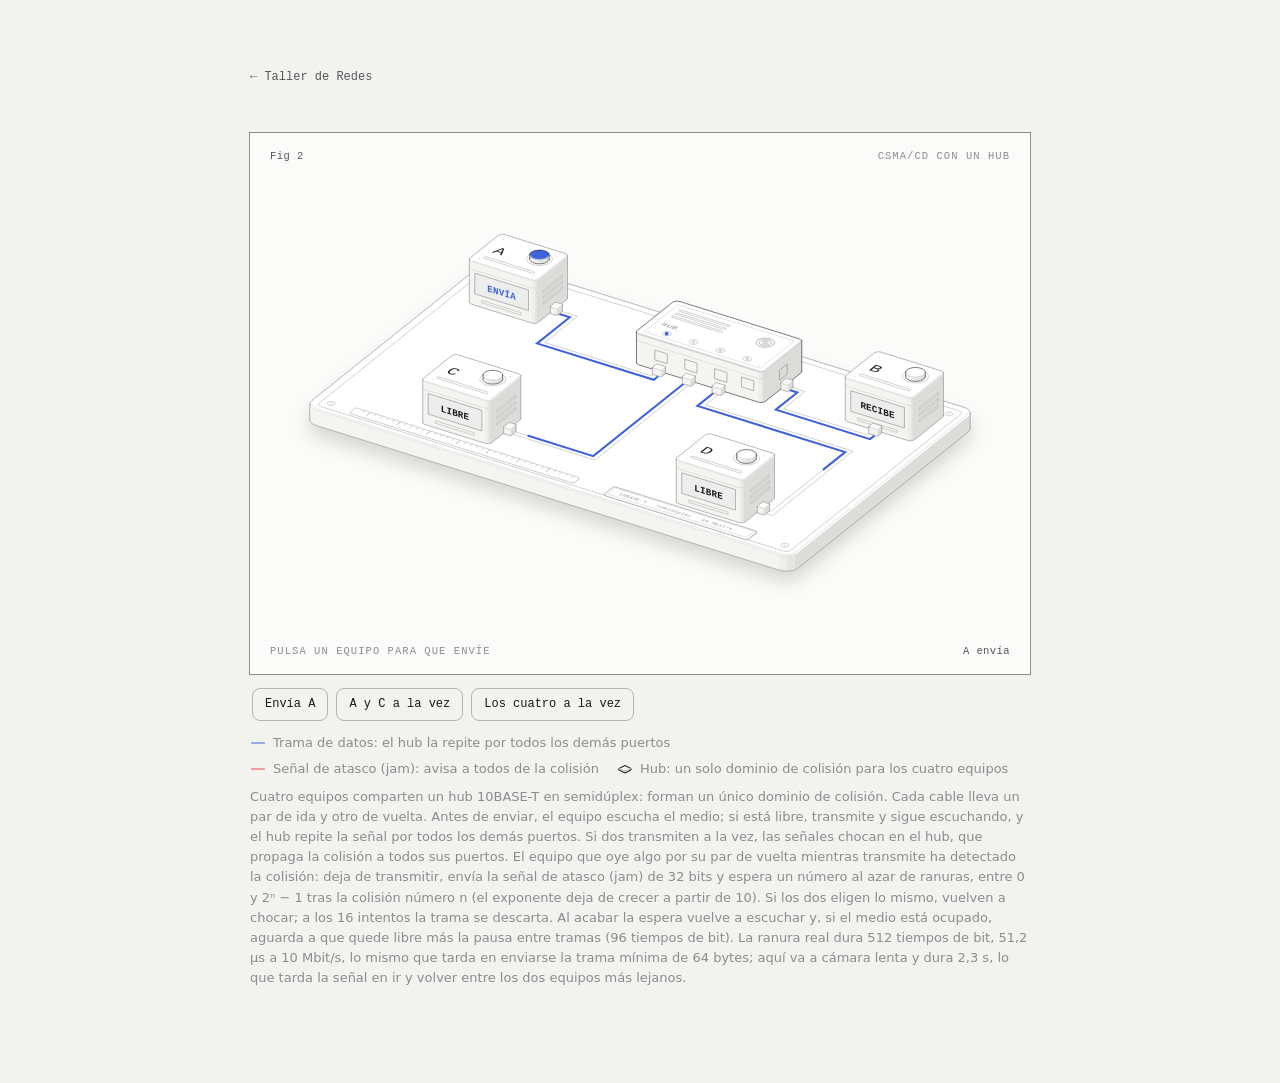
==== figuras/csma-cd.html @ ed1518c4 "Figuras interactivas: fibra óptica por dentro y CSMA/CD con un hub - Tema 2: fibra cortada a lo larg" ====
<!doctype html><html lang="es"><head><meta charset="utf-8"><meta name="viewport" content="width=device-width, initial-scale=1"><title>CSMA/CD con un hub</title><style>
.iso{
  --anatomy-page:#0b0b0b;--anatomy-card:#131313;--anatomy-text:#a3a3a3;--anatomy-strong:#e6e6e6;--anatomy-muted:#6e6e6e;
  --anatomy-paper:#131313;--anatomy-face:#1b1b1b;--anatomy-top:#1c1c1c;
  --anatomy-shade-0:#0f0f0f;--anatomy-shade-1:#121212;--anatomy-shade-2:#151515;--anatomy-shade-3:#181818;
  --anatomy-lit-top:#262626;--anatomy-lit-shade:#1d1d1d;
  --anatomy-hi:#d4d4d4;--anatomy-mid:#6a6a6a;--anatomy-lo:#3e3e3e;--anatomy-faint:#2a2a2a;--anatomy-lit:#ffffff;
  --anatomy-halo:#050505;--anatomy-halo-opacity:.9;--anatomy-dot:#e6e6e6;
  --anatomy-red:#ff6b6b;--anatomy-green:#6be0a0;--anatomy-blue:#6b9bff;
  --anatomy-weight:.6px;--anatomy-ease:cubic-bezier(.32,.72,0,1);
  --anatomy-mono:ui-monospace,"SF Mono",Menlo,Consolas,monospace;
  --anatomy-lift:inset 0 1px 0 0 #ffffff0a,inset 0 0 0 1px #ffffff06,0 0 0 1px #00000026,0 1px 1px -.5px #00000014,0 3px 3px -1.5px #00000014,0 6px 6px -3px #00000014,0 12px 12px -6px #00000014;
}
.iso[data-theme="light"]{
  --anatomy-page:#f2f2ef;--anatomy-card:#fbfbfa;--anatomy-text:#57575a;--anatomy-strong:#18181a;--anatomy-muted:#8c8c90;
  --anatomy-paper:#fbfbfa;--anatomy-face:#ffffff;--anatomy-top:#ffffff;
  --anatomy-shade-0:#dcdcd9;--anatomy-shade-1:#e5e5e2;--anatomy-shade-2:#ededea;--anatomy-shade-3:#f4f4f1;
  --anatomy-lit-top:#ffffff;--anatomy-lit-shade:#eeeeeb;
  --anatomy-hi:#26262a;--anatomy-mid:#8a8a8f;--anatomy-lo:#b4b4b8;--anatomy-faint:#d4d4d6;--anatomy-lit:#000000;
  --anatomy-halo:#8a8a80;--anatomy-halo-opacity:.32;--anatomy-dot:#3a3a3e;
  --anatomy-red:#e5484d;--anatomy-green:#30a46c;--anatomy-blue:#3e63dd;
  --anatomy-lift:inset 0 1px 0 0 #ffffff,0 0 0 1px #0000000f,0 1px 1px -.5px #0000000a,0 3px 3px -1.5px #0000000a,0 6px 6px -3px #0000000a,0 12px 12px -6px #0000000a;
}
.iso-svg{display:block;width:100%;height:auto;overflow:visible}
.iso-svg path,.iso-svg circle{vector-effect:non-scaling-stroke}
.iso-fill{fill:var(--anatomy-paper);stroke:none}
.iso-solid[data-lit]>.iso-fill{fill:var(--anatomy-face)}
.iso-shade,.iso-top{stroke:none}
.iso-shade[data-shade="0"]{fill:var(--anatomy-shade-0)}
.iso-shade[data-shade="1"]{fill:var(--anatomy-shade-1)}
.iso-shade[data-shade="2"]{fill:var(--anatomy-shade-2)}
.iso-shade[data-shade="3"]{fill:var(--anatomy-shade-3)}
.iso-top{fill:var(--anatomy-top)}
.iso-solid[data-lit]>.iso-top{fill:var(--anatomy-lit-top)}
.iso-solid[data-lit]>.iso-shade{fill:var(--anatomy-lit-shade)}
.iso-solid[data-seamless]>.iso-shade,.iso-solid[data-seamless]>.iso-top{stroke-width:.4;stroke-linejoin:round}
.iso-solid[data-seamless]>.iso-shade[data-shade="0"]{stroke:var(--anatomy-shade-0)}
.iso-solid[data-seamless]>.iso-shade[data-shade="1"]{stroke:var(--anatomy-shade-1)}
.iso-solid[data-seamless]>.iso-shade[data-shade="2"]{stroke:var(--anatomy-shade-2)}
.iso-solid[data-seamless]>.iso-shade[data-shade="3"]{stroke:var(--anatomy-shade-3)}
.iso-solid[data-seamless]>.iso-top{stroke:var(--anatomy-top)}
.iso-solid[data-seamless][data-lit]>.iso-top{stroke:var(--anatomy-lit-top)}
.iso-solid[data-seamless][data-lit]>.iso-shade{stroke:var(--anatomy-lit-shade)}
.iso-solid[data-lit]>.iso-edge{stroke:var(--anatomy-lit)}
.iso-halo{fill:var(--anatomy-halo);stroke:none;filter:blur(9px);opacity:var(--anatomy-halo-opacity);transform:translateY(3px)}
.iso-line{fill:none;stroke:var(--anatomy-lo);stroke-width:var(--anatomy-weight);stroke-linecap:round;stroke-linejoin:round}
.iso-line[data-tone="hi"]{stroke:var(--anatomy-hi)}
.iso-line[data-tone="mid"]{stroke:var(--anatomy-mid)}
.iso-line[data-tone="lo"]{stroke:var(--anatomy-lo)}
.iso-line[data-tone="faint"]{stroke:var(--anatomy-faint)}
.iso-line[data-tone="lit"]{stroke:var(--anatomy-lit)}
.iso-line[data-tone="red"]{stroke:var(--anatomy-red)}
.iso-line[data-tone="green"]{stroke:var(--anatomy-green)}
.iso-line[data-tone="blue"]{stroke:var(--anatomy-blue)}
.iso-line[data-dotted]{stroke-dasharray:.01 3.5;stroke-width:1}
.iso-line[data-dashed]{stroke-dasharray:3 3}
.iso-line[data-flow]{stroke-dasharray:2 6}
.iso-wire-end{fill:var(--anatomy-paper);stroke:var(--anatomy-lo);stroke-width:var(--anatomy-weight)}
.iso-wire[data-tone="hi"] .iso-wire-end{stroke:var(--anatomy-hi)}
.iso-wire[data-tone="mid"] .iso-wire-end{stroke:var(--anatomy-mid)}
.iso-wire[data-tone="faint"] .iso-wire-end{stroke:var(--anatomy-faint)}
.iso-wire[data-tone="lit"] .iso-wire-end{stroke:var(--anatomy-lit)}
.iso-dots circle{fill:var(--anatomy-dot);stroke:none;opacity:.32}
.iso-dots[data-tone="hi"] circle{opacity:.85}
.iso-dots[data-tone="mid"] circle{opacity:.45}
.iso-dots[data-tone="lo"] circle{opacity:.22}
.iso-dots[data-tone="faint"] circle{opacity:.12}
.iso-face-text{fill:var(--anatomy-mid);font-family:var(--anatomy-mono);letter-spacing:.04em}
.iso-face-text[data-tone="hi"]{fill:var(--anatomy-hi)}
.iso-face-text[data-tone="lo"]{fill:var(--anatomy-lo)}
.iso-face-text[data-tone="faint"]{fill:var(--anatomy-faint)}
.tb-body{fill:var(--anatomy-shade-2);stroke:none}
.tb-shine{fill:var(--anatomy-top);stroke:none}
.tb-shade{fill:var(--anatomy-shade-0);stroke:none}
.tb-ring{fill:none;stroke:var(--anatomy-lo);stroke-width:.45;stroke-linecap:butt;stroke-linejoin:round}
.tb-ring[data-tone="mid"]{stroke:var(--anatomy-mid)}
.tb-ring[data-tone="faint"]{stroke:var(--anatomy-faint)}
.tb-ring[data-tone="hi"]{stroke:var(--anatomy-hi)}
@keyframes iso-flow{to{stroke-dashoffset:-32}}
@keyframes iso-pulse{0%,100%{opacity:.18}12%{opacity:1}40%{opacity:.18}}
.iso-line[data-flow]{animation:iso-flow 1600ms linear infinite}
.iso-dots circle[data-pulse]{animation:iso-pulse 1600ms steps(1,end) infinite;animation-delay:var(--pulse-at,0ms)}
.iso-figure{margin:32px 0 36px}
.iso-plate{position:relative;padding:52px 24px;border-radius:0;background:var(--anatomy-card);box-shadow:0 0 0 1px var(--anatomy-mid);--anatomy-paper:var(--anatomy-card)}
.iso-plate-corners{position:absolute;inset:18px 20px;pointer-events:none}
.iso-plate-corner{position:absolute;color:var(--anatomy-muted);font-family:var(--anatomy-mono);font-size:10.5px;line-height:1;letter-spacing:.04em;white-space:nowrap}
.iso-plate-corner[data-corner="fig"]{top:0;left:0;color:var(--anatomy-text)}
.iso-plate-corner[data-corner="title"]{top:0;right:0;text-transform:uppercase;letter-spacing:.1em}
.iso-plate-corner[data-corner="hint"]{bottom:0;left:0;text-transform:uppercase;letter-spacing:.1em}
.iso-plate-corner[data-corner="readout"]{right:0;bottom:0;color:var(--anatomy-text);font-variant-numeric:tabular-nums}
.iso-plate .iso-svg{margin:0 auto}
.iso-legend{display:grid;gap:8px;margin-top:12px;color:var(--anatomy-muted);font-size:13px;line-height:1.55}
.iso-keys{display:flex;flex-wrap:wrap;gap:6px 18px}
.iso-key{display:inline-flex;align-items:center;gap:7px}
.iso-swatch{width:16px;height:10px;flex:none;overflow:visible}
.iso-swatch path{fill:none;stroke:var(--anatomy-hi);stroke-width:1;vector-effect:non-scaling-stroke;stroke-linejoin:round;stroke-linecap:round}
.iso-swatch[data-mark="raised"] path,.iso-swatch[data-mark="flat"] path{stroke:var(--anatomy-mid)}
.iso-swatch[data-mark="lit"] path{stroke:var(--anatomy-lit)}
.iso-swatch[data-mark="dim"] path{stroke:var(--anatomy-lo)}
.iso-swatch[data-mark="dotted"] path{stroke-dasharray:.01 3;stroke-width:1.4}
.iso-swatch[data-mark="dashed"] path{stroke-dasharray:3 2.5}
.iso-swatch[data-mark="red"] path{stroke:var(--anatomy-red)}
.iso-swatch[data-mark="green"] path{stroke:var(--anatomy-green)}
.iso-swatch[data-mark="blue"] path{stroke:var(--anatomy-blue)}
.iso-swatch-crease{stroke:var(--anatomy-lo)!important}
@media (max-width:560px){.iso-plate{padding:48px 12px 70px}.iso-plate-corner[data-corner="hint"]{bottom:18px}}
@media (prefers-reduced-motion:reduce){.iso-line[data-flow],.iso-dots circle[data-pulse]{animation:none}}

*{box-sizing:border-box}
html{color-scheme:dark}
body[data-theme="light"]{color-scheme:light}
body{margin:0;background:var(--anatomy-page);color:var(--anatomy-text);font:14px/1.6 ui-sans-serif,system-ui,-apple-system,"Segoe UI",sans-serif;-webkit-font-smoothing:antialiased}
.iso-page{width:min(780px,100% - 32px);margin:64px auto 96px}
</style></head><body class="iso" data-theme="light"><main class="iso-page"><style>
.iso{--cs-screen:#0b0e0c;--cs-off:#2a2a2a}
.iso[data-theme="light"]{--cs-screen:#eceeeb;--cs-off:#d9d9d6}
.cs-sig{fill:none;stroke:var(--anatomy-blue);stroke-width:2.1px;stroke-linecap:butt;vector-effect:non-scaling-stroke}
.cs-sig[data-kind="jam"]{stroke:var(--anatomy-red)}
.cs-screen{fill:var(--cs-screen);stroke:var(--anatomy-mid);stroke-width:var(--anatomy-weight)}
.cs-text{font-family:var(--anatomy-mono);font-weight:600;fill:var(--anatomy-strong);letter-spacing:.02em}
.cs-led{fill:var(--cs-off);stroke:none}
.cs-led[data-on]{fill:var(--anatomy-blue)}
.cs-col{fill:var(--cs-off);stroke:none}
.cs-col[data-on]{fill:var(--anatomy-red)}
.cs-stn{cursor:pointer}
.cs-stn[data-state="tx"] .cs-key .iso-top{fill:var(--anatomy-blue)}
.cs-stn[data-state="jam"] .cs-key .iso-top{fill:var(--anatomy-red)}
.cs-stn[data-state="tx"] .cs-text{fill:var(--anatomy-blue)}
.cs-stn[data-state="jam"] .cs-text,.cs-stn[data-state="backoff"] .cs-text{fill:var(--anatomy-red)}
.cs-stn:hover .cs-key .iso-edge{stroke:var(--anatomy-lit)}
.iso-stage{touch-action:manipulation;outline:none}
.iso-stage:focus-visible{box-shadow:0 0 0 2px var(--anatomy-mid);border-radius:6px}
.cs-controls{display:flex;flex-wrap:wrap;gap:8px;margin:14px 2px 0;font:12px/1.2 var(--anatomy-mono)}
.cs-controls button{all:unset;cursor:pointer;padding:8px 12px;border:1px solid var(--anatomy-lo);border-radius:8px;color:var(--anatomy-strong)}
.cs-controls button:hover{border-color:var(--anatomy-mid)}
.cs-controls button:focus-visible{outline:2px solid var(--anatomy-mid);outline-offset:1px}
.fig-volver{display:inline-block;margin:0 0 18px;font:12px/1 var(--anatomy-mono);color:var(--anatomy-text);text-decoration:none}.fig-volver:hover{color:var(--anatomy-strong)}</style><a class="fig-volver" href="../index.html">← Taller de Redes</a><figure class="iso-figure"><div class="iso-plate"><div class="iso-plate-corners" aria-hidden="true"><span class="iso-plate-corner" data-corner="fig">Fig 2</span><span class="iso-plate-corner" data-corner="title">CSMA/CD con un hub</span><span class="iso-plate-corner" data-corner="hint">Pulsa un equipo para que envíe</span><span class="iso-plate-corner" data-corner="readout" data-readout>medio libre</span></div><div class="iso-stage" tabindex="0" role="group" aria-label="CSMA/CD: pulsa un equipo o las teclas A, B, C y D para que envíe; la barra espaciadora hace que A y C envíen a la vez"><svg xmlns="http://www.w3.org/2000/svg" class="iso-svg" viewBox="0 0 720 430" role="img" aria-label="Banco de prácticas con un hub 10BASE-T y cuatro equipos, A, B, C y D, cada uno unido al hub por un cable con un par de ida y otro de vuelta. Las tramas viajan por los cables; cuando dos equipos envían a la vez, el hub enciende el piloto de colisión y manda una señal de atasco a todos, y cada equipo espera un número al azar de ranuras antes de reintentar."><path class="iso-halo" d="M35.2 223.5L35.4 222.1L36.1 220.8L37.3 219.6L204.2 86L205.9 85L207.9 84.1L210.3 83.4L212.9 83L215.6 82.8L218.3 82.9L220.9 83.2L223.3 83.8L678.3 226L680.4 226.8L682.2 227.8L683.5 229L684.4 230.3L684.8 231.6L684.8 246.6L684.6 248L683.9 249.3L682.7 250.5L515.8 384L514.1 385.1L512.1 386L509.7 386.7L507.1 387.1L504.4 387.3L501.7 387.2L499.1 386.8L496.7 386.2L41.7 244.1L39.6 243.3L37.8 242.3L36.5 241.1L35.6 239.8L35.2 238.4Z"/><g class="iso-solid"><path class="iso-fill" d="M211.6 118.3L212.2 117L213.4 115.8L215.1 114.7L217.2 113.9L219.7 113.3L222.3 113L225 113L227.7 113.3L230.1 113.8L232.2 114.7L233.9 115.7L235.1 117L235.7 118.3L235.7 119.6L235.7 122L235.1 123.4L234 124.6L232.3 125.7L230.2 126.5L227.7 127.1L225.1 127.4L222.4 127.4L219.7 127.1L217.3 126.5L215.1 125.7L213.4 124.6L212.3 123.4L211.7 122.1L211.6 120.7Z"/><path class="iso-shade" data-shade="0" d="M234 124.6L232.3 125.7L232.3 123.3L234 122.2ZM232.3 125.7L230.2 126.5L230.2 124.1L232.3 123.3ZM235.7 122L235.1 123.4L235.1 121L235.7 119.6ZM235.1 123.4L234 124.6L234 122.2L235.1 121Z"/><path class="iso-shade" data-shade="1" d="M230.2 126.5L227.7 127.1L227.7 124.7L230.2 124.1ZM227.7 127.1L225.1 127.4L225.1 125L227.7 124.7ZM225.1 127.4L222.4 127.4L222.4 125L225.1 125Z"/><path class="iso-shade" data-shade="2" d="M222.4 127.4L219.7 127.1L219.7 124.7L222.4 125ZM219.7 127.1L217.3 126.5L217.3 124.1L219.7 124.7Z"/><path class="iso-shade" data-shade="3" d="M217.3 126.5L215.1 125.7L215.1 123.3L217.3 124.1ZM215.1 125.7L213.4 124.6L213.4 122.2L215.1 123.3ZM213.4 124.6L212.3 123.4L212.3 121L213.4 122.2ZM212.3 123.4L211.7 122.1L211.7 119.7L212.3 121ZM211.7 122.1L211.6 120.7L211.6 118.3L211.7 119.7Z"/><path class="iso-top" d="M234 122.2L232.3 123.3L230.2 124.1L227.7 124.7L225.1 125L222.4 125L219.7 124.7L217.3 124.1L215.1 123.3L213.4 122.2L212.3 121L211.7 119.7L211.6 118.3L212.2 117L213.4 115.8L215.1 114.7L217.2 113.9L219.7 113.3L222.3 113L225 113L227.7 113.3L230.1 113.8L232.2 114.7L233.9 115.7L235.1 117L235.7 118.3L235.7 119.6L235.1 121Z"/><path class="iso-line iso-crease" data-tone="faint" d="M235.7 119.6L235.1 121L234 122.2L232.3 123.3L230.2 124.1L227.7 124.7L225.1 125L222.4 125L219.7 124.7L217.3 124.1L215.1 123.3L213.4 122.2L212.3 121L211.7 119.7L211.6 118.3"/><path class="iso-line iso-edge" data-tone="lo" d="M211.6 118.3L212.2 117L213.4 115.8L215.1 114.7L217.2 113.9L219.7 113.3L222.3 113L225 113L227.7 113.3L230.1 113.8L232.2 114.7L233.9 115.7L235.1 117L235.7 118.3L235.7 119.6M235.7 122L235.1 123.4L234 124.6L232.3 125.7L230.2 126.5L227.7 127.1L225.1 127.4L222.4 127.4L219.7 127.1L217.3 126.5L215.1 125.7L213.4 124.6L212.3 123.4L211.7 122.1L211.6 120.7M211.6 118.3L211.6 120.7M235.7 119.6L235.7 122"/></g><g class="iso-solid"><path class="iso-fill" d="M214.4 113.4L214.9 112.4L215.8 111.4L217.1 110.6L218.7 109.9L220.6 109.5L222.6 109.2L224.7 109.2L226.7 109.5L228.6 109.9L230.3 110.6L231.6 111.4L232.5 112.3L233 113.3L233 114.4L233 119.5L232.5 120.5L231.6 121.5L230.3 122.3L228.7 122.9L226.8 123.4L224.8 123.6L222.7 123.6L220.6 123.4L218.7 122.9L217.1 122.3L215.8 121.5L214.9 120.5L214.4 119.5L214.4 118.5Z"/><path class="iso-shade" data-shade="0" d="M231.6 121.5L230.3 122.3L230.3 117.2L231.6 116.4ZM230.3 122.3L228.7 122.9L228.7 117.8L230.3 117.2ZM233 119.5L232.5 120.5L232.5 115.4L233 114.4ZM232.5 120.5L231.6 121.5L231.6 116.4L232.5 115.4Z"/><path class="iso-shade" data-shade="1" d="M228.7 122.9L226.8 123.4L226.8 118.3L228.7 117.8ZM226.8 123.4L224.8 123.6L224.8 118.5L226.8 118.3ZM224.8 123.6L222.7 123.6L222.7 118.5L224.8 118.5Z"/><path class="iso-shade" data-shade="2" d="M222.7 123.6L220.6 123.4L220.6 118.3L222.7 118.5ZM220.6 123.4L218.7 122.9L218.7 117.8L220.6 118.3Z"/><path class="iso-shade" data-shade="3" d="M218.7 122.9L217.1 122.3L217.1 117.2L218.7 117.8ZM217.1 122.3L215.8 121.5L215.8 116.4L217.1 117.2ZM215.8 121.5L214.9 120.5L214.9 115.4L215.8 116.4ZM214.9 120.5L214.4 119.5L214.4 114.4L214.9 115.4ZM214.4 119.5L214.4 118.5L214.4 113.4L214.4 114.4Z"/><path class="iso-top" d="M231.6 116.4L230.3 117.2L228.7 117.8L226.8 118.3L224.8 118.5L222.7 118.5L220.6 118.3L218.7 117.8L217.1 117.2L215.8 116.4L214.9 115.4L214.4 114.4L214.4 113.4L214.9 112.4L215.8 111.4L217.1 110.6L218.7 109.9L220.6 109.5L222.6 109.2L224.7 109.2L226.7 109.5L228.6 109.9L230.3 110.6L231.6 111.4L232.5 112.3L233 113.3L233 114.4L232.5 115.4Z"/><path class="iso-line iso-crease" data-tone="faint" d="M233 114.4L232.5 115.4L231.6 116.4L230.3 117.2L228.7 117.8L226.8 118.3L224.8 118.5L222.7 118.5L220.6 118.3L218.7 117.8L217.1 117.2L215.8 116.4L214.9 115.4L214.4 114.4L214.4 113.4"/><path class="iso-line iso-edge" data-tone="mid" d="M214.4 113.4L214.9 112.4L215.8 111.4L217.1 110.6L218.7 109.9L220.6 109.5L222.6 109.2L224.7 109.2L226.7 109.5L228.6 109.9L230.3 110.6L231.6 111.4L232.5 112.3L233 113.3L233 114.4M233 119.5L232.5 120.5L231.6 121.5L230.3 122.3L228.7 122.9L226.8 123.4L224.8 123.6L222.7 123.6L220.6 123.4L218.7 122.9L217.1 122.3L215.8 121.5L214.9 120.5L214.4 119.5L214.4 118.5M214.4 113.4L214.4 118.5M233 114.4L233 119.5"/></g><g class="iso-solid"><path class="iso-fill" d="M70.4 231.3L71 230L72.2 228.8L73.9 227.7L76 226.9L78.4 226.3L81.1 226L83.8 226L86.4 226.3L88.9 226.8L91 227.7L92.7 228.7L93.9 230L94.5 231.3L94.5 232.6L94.5 235L93.9 236.4L92.7 237.6L91 238.7L88.9 239.5L86.5 240.1L83.8 240.4L81.1 240.4L78.5 240.1L76 239.5L73.9 238.7L72.2 237.6L71 236.4L70.4 235.1L70.4 233.7Z"/><path class="iso-shade" data-shade="0" d="M92.7 237.6L91 238.7L91 236.3L92.7 235.2ZM91 238.7L88.9 239.5L88.9 237.1L91 236.3ZM94.5 235L93.9 236.4L93.9 234L94.5 232.6ZM93.9 236.4L92.7 237.6L92.7 235.2L93.9 234Z"/><path class="iso-shade" data-shade="1" d="M88.9 239.5L86.5 240.1L86.5 237.7L88.9 237.1ZM86.5 240.1L83.8 240.4L83.8 238L86.5 237.7ZM83.8 240.4L81.1 240.4L81.1 238L83.8 238Z"/><path class="iso-shade" data-shade="2" d="M81.1 240.4L78.5 240.1L78.5 237.7L81.1 238ZM78.5 240.1L76 239.5L76 237.1L78.5 237.7Z"/><path class="iso-shade" data-shade="3" d="M76 239.5L73.9 238.7L73.9 236.3L76 237.1ZM73.9 238.7L72.2 237.6L72.2 235.2L73.9 236.3ZM72.2 237.6L71 236.4L71 234L72.2 235.2ZM71 236.4L70.4 235.1L70.4 232.7L71 234ZM70.4 235.1L70.4 233.7L70.4 231.3L70.4 232.7Z"/><path class="iso-top" d="M92.7 235.2L91 236.3L88.9 237.1L86.5 237.7L83.8 238L81.1 238L78.5 237.7L76 237.1L73.9 236.3L72.2 235.2L71 234L70.4 232.7L70.4 231.3L71 230L72.2 228.8L73.9 227.7L76 226.9L78.4 226.3L81.1 226L83.8 226L86.4 226.3L88.9 226.8L91 227.7L92.7 228.7L93.9 230L94.5 231.3L94.5 232.6L93.9 234Z"/><path class="iso-line iso-crease" data-tone="faint" d="M94.5 232.6L93.9 234L92.7 235.2L91 236.3L88.9 237.1L86.5 237.7L83.8 238L81.1 238L78.5 237.7L76 237.1L73.9 236.3L72.2 235.2L71 234L70.4 232.7L70.4 231.3"/><path class="iso-line iso-edge" data-tone="lo" d="M70.4 231.3L71 230L72.2 228.8L73.9 227.7L76 226.9L78.4 226.3L81.1 226L83.8 226L86.4 226.3L88.9 226.8L91 227.7L92.7 228.7L93.9 230L94.5 231.3L94.5 232.6M94.5 235L93.9 236.4L92.7 237.6L91 238.7L88.9 239.5L86.5 240.1L83.8 240.4L81.1 240.4L78.5 240.1L76 239.5L73.9 238.7L72.2 237.6L71 236.4L70.4 235.1L70.4 233.7M70.4 231.3L70.4 233.7M94.5 232.6L94.5 235"/></g><g class="iso-solid"><path class="iso-fill" d="M73.2 226.4L73.6 225.4L74.5 224.4L75.8 223.6L77.5 222.9L79.4 222.5L81.4 222.2L83.5 222.2L85.5 222.5L87.4 222.9L89.1 223.6L90.4 224.4L91.3 225.3L91.7 226.4L91.7 227.4L91.7 232.5L91.3 233.5L90.4 234.5L89.1 235.3L87.5 235.9L85.6 236.4L83.5 236.6L81.4 236.6L79.4 236.4L77.5 235.9L75.9 235.3L74.6 234.5L73.6 233.5L73.2 232.5L73.2 231.5Z"/><path class="iso-shade" data-shade="0" d="M90.4 234.5L89.1 235.3L89.1 230.2L90.4 229.4ZM89.1 235.3L87.5 235.9L87.5 230.8L89.1 230.2ZM91.7 232.5L91.3 233.5L91.3 228.4L91.7 227.4ZM91.3 233.5L90.4 234.5L90.4 229.4L91.3 228.4Z"/><path class="iso-shade" data-shade="1" d="M87.5 235.9L85.6 236.4L85.6 231.3L87.5 230.8ZM85.6 236.4L83.5 236.6L83.5 231.5L85.6 231.3ZM83.5 236.6L81.4 236.6L81.4 231.5L83.5 231.5Z"/><path class="iso-shade" data-shade="2" d="M81.4 236.6L79.4 236.4L79.4 231.3L81.4 231.5ZM79.4 236.4L77.5 235.9L77.5 230.8L79.4 231.3Z"/><path class="iso-shade" data-shade="3" d="M77.5 235.9L75.9 235.3L75.9 230.2L77.5 230.8ZM75.9 235.3L74.6 234.5L74.6 229.4L75.9 230.2ZM74.6 234.5L73.6 233.5L73.6 228.4L74.6 229.4ZM73.6 233.5L73.2 232.5L73.2 227.4L73.6 228.4ZM73.2 232.5L73.2 231.5L73.2 226.4L73.2 227.4Z"/><path class="iso-top" d="M90.4 229.4L89.1 230.2L87.5 230.8L85.6 231.3L83.5 231.5L81.4 231.5L79.4 231.3L77.5 230.8L75.9 230.2L74.6 229.4L73.6 228.4L73.2 227.4L73.2 226.4L73.6 225.4L74.5 224.4L75.8 223.6L77.5 222.9L79.4 222.5L81.4 222.2L83.5 222.2L85.5 222.5L87.4 222.9L89.1 223.6L90.4 224.4L91.3 225.3L91.7 226.4L91.7 227.4L91.3 228.4Z"/><path class="iso-line iso-crease" data-tone="faint" d="M91.7 227.4L91.3 228.4L90.4 229.4L89.1 230.2L87.5 230.8L85.6 231.3L83.5 231.5L81.4 231.5L79.4 231.3L77.5 230.8L75.9 230.2L74.6 229.4L73.6 228.4L73.2 227.4L73.2 226.4"/><path class="iso-line iso-edge" data-tone="mid" d="M73.2 226.4L73.6 225.4L74.5 224.4L75.8 223.6L77.5 222.9L79.4 222.5L81.4 222.2L83.5 222.2L85.5 222.5L87.4 222.9L89.1 223.6L90.4 224.4L91.3 225.3L91.7 226.4L91.7 227.4M91.7 232.5L91.3 233.5L90.4 234.5L89.1 235.3L87.5 235.9L85.6 236.4L83.5 236.6L81.4 236.6L79.4 236.4L77.5 235.9L75.9 235.3L74.6 234.5L73.6 233.5L73.2 232.5L73.2 231.5M73.2 226.4L73.2 231.5M91.7 227.4L91.7 232.5"/></g><g class="iso-solid"><path class="iso-fill" d="M625.5 247.6L626.1 246.3L627.3 245.1L629 244L631.1 243.2L633.5 242.6L636.2 242.3L638.9 242.3L641.5 242.6L644 243.1L646.1 244L647.8 245L649 246.3L649.6 247.6L649.6 248.9L649.6 251.3L649 252.7L647.8 253.9L646.1 255L644 255.8L641.6 256.4L638.9 256.7L636.2 256.7L633.6 256.4L631.1 255.8L629 255L627.3 253.9L626.1 252.7L625.5 251.4L625.5 250Z"/><path class="iso-shade" data-shade="0" d="M647.8 253.9L646.1 255L646.1 252.6L647.8 251.5ZM646.1 255L644 255.8L644 253.4L646.1 252.6ZM649.6 251.3L649 252.7L649 250.3L649.6 248.9ZM649 252.7L647.8 253.9L647.8 251.5L649 250.3Z"/><path class="iso-shade" data-shade="1" d="M644 255.8L641.6 256.4L641.6 254L644 253.4ZM641.6 256.4L638.9 256.7L638.9 254.3L641.6 254ZM638.9 256.7L636.2 256.7L636.2 254.3L638.9 254.3Z"/><path class="iso-shade" data-shade="2" d="M636.2 256.7L633.6 256.4L633.6 254L636.2 254.3ZM633.6 256.4L631.1 255.8L631.1 253.4L633.6 254Z"/><path class="iso-shade" data-shade="3" d="M631.1 255.8L629 255L629 252.6L631.1 253.4ZM629 255L627.3 253.9L627.3 251.5L629 252.6ZM627.3 253.9L626.1 252.7L626.1 250.3L627.3 251.5ZM626.1 252.7L625.5 251.4L625.5 249L626.1 250.3ZM625.5 251.4L625.5 250L625.5 247.6L625.5 249Z"/><path class="iso-top" d="M647.8 251.5L646.1 252.6L644 253.4L641.6 254L638.9 254.3L636.2 254.3L633.6 254L631.1 253.4L629 252.6L627.3 251.5L626.1 250.3L625.5 249L625.5 247.6L626.1 246.3L627.3 245.1L629 244L631.1 243.2L633.5 242.6L636.2 242.3L638.9 242.3L641.5 242.6L644 243.1L646.1 244L647.8 245L649 246.3L649.6 247.6L649.6 248.9L649 250.3Z"/><path class="iso-line iso-crease" data-tone="faint" d="M649.6 248.9L649 250.3L647.8 251.5L646.1 252.6L644 253.4L641.6 254L638.9 254.3L636.2 254.3L633.6 254L631.1 253.4L629 252.6L627.3 251.5L626.1 250.3L625.5 249L625.5 247.6"/><path class="iso-line iso-edge" data-tone="lo" d="M625.5 247.6L626.1 246.3L627.3 245.1L629 244L631.1 243.2L633.5 242.6L636.2 242.3L638.9 242.3L641.5 242.6L644 243.1L646.1 244L647.8 245L649 246.3L649.6 247.6L649.6 248.9M649.6 251.3L649 252.7L647.8 253.9L646.1 255L644 255.8L641.6 256.4L638.9 256.7L636.2 256.7L633.6 256.4L631.1 255.8L629 255L627.3 253.9L626.1 252.7L625.5 251.4L625.5 250M625.5 247.6L625.5 250M649.6 248.9L649.6 251.3"/></g><g class="iso-solid"><path class="iso-fill" d="M628.3 242.7L628.7 241.7L629.6 240.7L630.9 239.9L632.5 239.2L634.4 238.8L636.5 238.5L638.6 238.5L640.6 238.8L642.5 239.2L644.1 239.9L645.4 240.7L646.4 241.6L646.8 242.7L646.8 243.7L646.8 248.8L646.4 249.8L645.5 250.8L644.2 251.6L642.5 252.2L640.6 252.7L638.6 252.9L636.5 252.9L634.5 252.7L632.6 252.2L630.9 251.6L629.6 250.8L628.7 249.8L628.3 248.8L628.3 247.8Z"/><path class="iso-shade" data-shade="0" d="M645.5 250.8L644.2 251.6L644.2 246.5L645.5 245.7ZM644.2 251.6L642.5 252.2L642.5 247.1L644.2 246.5ZM646.8 248.8L646.4 249.8L646.4 244.7L646.8 243.7ZM646.4 249.8L645.5 250.8L645.5 245.7L646.4 244.7Z"/><path class="iso-shade" data-shade="1" d="M642.5 252.2L640.6 252.7L640.6 247.6L642.5 247.1ZM640.6 252.7L638.6 252.9L638.6 247.8L640.6 247.6ZM638.6 252.9L636.5 252.9L636.5 247.8L638.6 247.8Z"/><path class="iso-shade" data-shade="2" d="M636.5 252.9L634.5 252.7L634.5 247.6L636.5 247.8ZM634.5 252.7L632.6 252.2L632.6 247.1L634.5 247.6Z"/><path class="iso-shade" data-shade="3" d="M632.6 252.2L630.9 251.6L630.9 246.5L632.6 247.1ZM630.9 251.6L629.6 250.8L629.6 245.7L630.9 246.5ZM629.6 250.8L628.7 249.8L628.7 244.7L629.6 245.7ZM628.7 249.8L628.3 248.8L628.3 243.7L628.7 244.7ZM628.3 248.8L628.3 247.8L628.3 242.7L628.3 243.7Z"/><path class="iso-top" d="M645.5 245.7L644.2 246.5L642.5 247.1L640.6 247.6L638.6 247.8L636.5 247.8L634.5 247.6L632.6 247.1L630.9 246.5L629.6 245.7L628.7 244.7L628.3 243.7L628.3 242.7L628.7 241.7L629.6 240.7L630.9 239.9L632.5 239.2L634.4 238.8L636.5 238.5L638.6 238.5L640.6 238.8L642.5 239.2L644.1 239.9L645.4 240.7L646.4 241.6L646.8 242.7L646.8 243.7L646.4 244.7Z"/><path class="iso-line iso-crease" data-tone="faint" d="M646.8 243.7L646.4 244.7L645.5 245.7L644.2 246.5L642.5 247.1L640.6 247.6L638.6 247.8L636.5 247.8L634.5 247.6L632.6 247.1L630.9 246.5L629.6 245.7L628.7 244.7L628.3 243.7L628.3 242.7"/><path class="iso-line iso-edge" data-tone="mid" d="M628.3 242.7L628.7 241.7L629.6 240.7L630.9 239.9L632.5 239.2L634.4 238.8L636.5 238.5L638.6 238.5L640.6 238.8L642.5 239.2L644.1 239.9L645.4 240.7L646.4 241.6L646.8 242.7L646.8 243.7M646.8 248.8L646.4 249.8L645.5 250.8L644.2 251.6L642.5 252.2L640.6 252.7L638.6 252.9L636.5 252.9L634.5 252.7L632.6 252.2L630.9 251.6L629.6 250.8L628.7 249.8L628.3 248.8L628.3 247.8M628.3 242.7L628.3 247.8M646.8 243.7L646.8 248.8"/></g><g class="iso-solid"><path class="iso-fill" d="M484.3 360.6L484.9 359.3L486 358.1L487.7 357L489.8 356.2L492.3 355.6L494.9 355.3L497.6 355.3L500.3 355.6L502.7 356.1L504.9 357L506.6 358L507.7 359.3L508.3 360.6L508.4 361.9L508.4 364.3L507.8 365.7L506.6 366.9L504.9 368L502.8 368.8L500.3 369.4L497.7 369.7L495 369.7L492.3 369.4L489.9 368.8L487.8 368L486.1 366.9L484.9 365.7L484.3 364.4L484.3 363Z"/><path class="iso-shade" data-shade="0" d="M506.6 366.9L504.9 368L504.9 365.6L506.6 364.5ZM504.9 368L502.8 368.8L502.8 366.4L504.9 365.6ZM508.4 364.3L507.8 365.7L507.8 363.3L508.4 361.9ZM507.8 365.7L506.6 366.9L506.6 364.5L507.8 363.3Z"/><path class="iso-shade" data-shade="1" d="M502.8 368.8L500.3 369.4L500.3 367L502.8 366.4ZM500.3 369.4L497.7 369.7L497.7 367.3L500.3 367ZM497.7 369.7L495 369.7L495 367.3L497.7 367.3Z"/><path class="iso-shade" data-shade="2" d="M495 369.7L492.3 369.4L492.3 367L495 367.3ZM492.3 369.4L489.9 368.8L489.9 366.4L492.3 367Z"/><path class="iso-shade" data-shade="3" d="M489.9 368.8L487.8 368L487.8 365.6L489.9 366.4ZM487.8 368L486.1 366.9L486.1 364.5L487.8 365.6ZM486.1 366.9L484.9 365.7L484.9 363.3L486.1 364.5ZM484.9 365.7L484.3 364.4L484.3 362L484.9 363.3ZM484.3 364.4L484.3 363L484.3 360.6L484.3 362Z"/><path class="iso-top" d="M506.6 364.5L504.9 365.6L502.8 366.4L500.3 367L497.7 367.3L495 367.3L492.3 367L489.9 366.4L487.8 365.6L486.1 364.5L484.9 363.3L484.3 362L484.3 360.6L484.9 359.3L486 358.1L487.7 357L489.8 356.2L492.3 355.6L494.9 355.3L497.6 355.3L500.3 355.6L502.7 356.1L504.9 357L506.6 358L507.7 359.3L508.3 360.6L508.4 361.9L507.8 363.3Z"/><path class="iso-line iso-crease" data-tone="faint" d="M508.4 361.9L507.8 363.3L506.6 364.5L504.9 365.6L502.8 366.4L500.3 367L497.7 367.3L495 367.3L492.3 367L489.9 366.4L487.8 365.6L486.1 364.5L484.9 363.3L484.3 362L484.3 360.6"/><path class="iso-line iso-edge" data-tone="lo" d="M484.3 360.6L484.9 359.3L486 358.1L487.7 357L489.8 356.2L492.3 355.6L494.9 355.3L497.6 355.3L500.3 355.6L502.7 356.1L504.9 357L506.6 358L507.7 359.3L508.3 360.6L508.4 361.9M508.4 364.3L507.8 365.7L506.6 366.9L504.9 368L502.8 368.8L500.3 369.4L497.7 369.7L495 369.7L492.3 369.4L489.9 368.8L487.8 368L486.1 366.9L484.9 365.7L484.3 364.4L484.3 363M484.3 360.6L484.3 363M508.4 361.9L508.4 364.3"/></g><g class="iso-solid"><path class="iso-fill" d="M487 355.7L487.5 354.7L488.4 353.7L489.7 352.9L491.3 352.2L493.2 351.8L495.2 351.5L497.3 351.5L499.4 351.8L501.3 352.2L502.9 352.9L504.2 353.7L505.1 354.6L505.6 355.7L505.6 356.7L505.6 361.8L505.1 362.8L504.2 363.8L502.9 364.6L501.3 365.2L499.4 365.7L497.4 365.9L495.3 365.9L493.3 365.7L491.4 365.2L489.7 364.6L488.4 363.8L487.5 362.8L487 361.8L487 360.8Z"/><path class="iso-shade" data-shade="0" d="M504.2 363.8L502.9 364.6L502.9 359.5L504.2 358.7ZM502.9 364.6L501.3 365.2L501.3 360.1L502.9 359.5ZM505.6 361.8L505.1 362.8L505.1 357.7L505.6 356.7ZM505.1 362.8L504.2 363.8L504.2 358.7L505.1 357.7Z"/><path class="iso-shade" data-shade="1" d="M501.3 365.2L499.4 365.7L499.4 360.6L501.3 360.1ZM499.4 365.7L497.4 365.9L497.4 360.8L499.4 360.6ZM497.4 365.9L495.3 365.9L495.3 360.8L497.4 360.8Z"/><path class="iso-shade" data-shade="2" d="M495.3 365.9L493.3 365.7L493.3 360.6L495.3 360.8ZM493.3 365.7L491.4 365.2L491.4 360.2L493.3 360.6Z"/><path class="iso-shade" data-shade="3" d="M491.4 365.2L489.7 364.6L489.7 359.5L491.4 360.2ZM489.7 364.6L488.4 363.8L488.4 358.7L489.7 359.5ZM488.4 363.8L487.5 362.8L487.5 357.7L488.4 358.7ZM487.5 362.8L487 361.8L487 356.7L487.5 357.7ZM487 361.8L487 360.8L487 355.7L487 356.7Z"/><path class="iso-top" d="M504.2 358.7L502.9 359.5L501.3 360.1L499.4 360.6L497.4 360.8L495.3 360.8L493.3 360.6L491.4 360.2L489.7 359.5L488.4 358.7L487.5 357.7L487 356.7L487 355.7L487.5 354.7L488.4 353.7L489.7 352.9L491.3 352.2L493.2 351.8L495.2 351.5L497.3 351.5L499.4 351.8L501.3 352.2L502.9 352.9L504.2 353.7L505.1 354.6L505.6 355.7L505.6 356.7L505.1 357.7Z"/><path class="iso-line iso-crease" data-tone="faint" d="M505.6 356.7L505.1 357.7L504.2 358.7L502.9 359.5L501.3 360.1L499.4 360.6L497.4 360.8L495.3 360.8L493.3 360.6L491.4 360.2L489.7 359.5L488.4 358.7L487.5 357.7L487 356.7L487 355.7"/><path class="iso-line iso-edge" data-tone="mid" d="M487 355.7L487.5 354.7L488.4 353.7L489.7 352.9L491.3 352.2L493.2 351.8L495.2 351.5L497.3 351.5L499.4 351.8L501.3 352.2L502.9 352.9L504.2 353.7L505.1 354.6L505.6 355.7L505.6 356.7M505.6 361.8L505.1 362.8L504.2 363.8L502.9 364.6L501.3 365.2L499.4 365.7L497.4 365.9L495.3 365.9L493.3 365.7L491.4 365.2L489.7 364.6L488.4 363.8L487.5 362.8L487 361.8L487 360.8M487 355.7L487 360.8M505.6 356.7L505.6 361.8"/></g><g class="iso-solid"><path class="iso-fill" d="M35.2 216L35.4 214.6L36.1 213.3L37.3 212.1L204.2 78.5L205.9 77.5L207.9 76.6L210.3 75.9L212.9 75.5L215.6 75.3L218.3 75.4L220.9 75.7L223.3 76.3L678.3 218.5L680.4 219.3L682.2 220.3L683.5 221.5L684.4 222.8L684.8 224.1L684.8 239.1L684.6 240.5L683.9 241.8L682.7 243L515.8 376.5L514.1 377.6L512.1 378.5L509.7 379.2L507.1 379.6L504.4 379.8L501.7 379.7L499.1 379.4L496.7 378.8L41.7 236.6L39.6 235.8L37.8 234.8L36.5 233.6L35.6 232.3L35.2 231Z"/><path class="iso-shade" data-shade="0" d="M684.8 239.1L684.6 240.5L684.6 225.5L684.8 224.1ZM684.6 240.5L683.9 241.8L683.9 226.8L684.6 225.5ZM683.9 241.8L682.7 243L682.7 228L683.9 226.8ZM682.7 243L515.8 376.5L515.8 361.6L682.7 228ZM515.8 376.5L514.1 377.6L514.1 362.6L515.8 361.6ZM514.1 377.6L512.1 378.5L512.1 363.5L514.1 362.6Z"/><path class="iso-shade" data-shade="1" d="M512.1 378.5L509.7 379.2L509.7 364.2L512.1 363.5ZM509.7 379.2L507.1 379.6L507.1 364.6L509.7 364.2ZM507.1 379.6L504.4 379.8L504.4 364.8L507.1 364.6Z"/><path class="iso-shade" data-shade="2" d="M504.4 379.8L501.7 379.7L501.7 364.7L504.4 364.8ZM501.7 379.7L499.1 379.4L499.1 364.4L501.7 364.7ZM499.1 379.4L496.7 378.8L496.7 363.8L499.1 364.4Z"/><path class="iso-shade" data-shade="3" d="M496.7 378.8L41.7 236.6L41.7 221.6L496.7 363.8ZM41.7 236.6L39.6 235.8L39.6 220.8L41.7 221.6ZM39.6 235.8L37.8 234.8L37.8 219.8L39.6 220.8ZM37.8 234.8L36.5 233.6L36.5 218.6L37.8 219.8ZM36.5 233.6L35.6 232.3L35.6 217.3L36.5 218.6ZM35.6 232.3L35.2 231L35.2 216L35.6 217.3Z"/><path class="iso-top" d="M678.3 218.5L680.4 219.3L682.2 220.3L683.5 221.5L684.4 222.8L684.8 224.1L684.6 225.5L683.9 226.8L682.7 228L515.8 361.6L514.1 362.6L512.1 363.5L509.7 364.2L507.1 364.6L504.4 364.8L501.7 364.7L499.1 364.4L496.7 363.8L41.7 221.6L39.6 220.8L37.8 219.8L36.5 218.6L35.6 217.3L35.2 216L35.4 214.6L36.1 213.3L37.3 212.1L204.2 78.5L205.9 77.5L207.9 76.6L210.3 75.9L212.9 75.5L215.6 75.3L218.3 75.4L220.9 75.7L223.3 76.3Z"/><path class="iso-line iso-crease" data-tone="faint" d="M684.8 224.1L684.6 225.5L683.9 226.8L682.7 228L515.8 361.6L514.1 362.6L512.1 363.5L509.7 364.2L507.1 364.6L504.4 364.8L501.7 364.7L499.1 364.4L496.7 363.8L41.7 221.6L39.6 220.8L37.8 219.8L36.5 218.6L35.6 217.3L35.2 216"/><path class="iso-line iso-bevel" data-tone="faint" d="M684.8 224.1L681.8 225.3L681.3 226.3L680.2 227.3L513.5 360.8L512.1 361.7L510.5 362.4L508.6 362.9L506.5 363.3L504.4 363.4L502.2 363.4L500.1 363.1L498 362.6L43.3 220.5L41.5 219.8L40.1 219L39 218L38.3 217L35.2 216"/><path class="iso-line iso-edge" data-tone="mid" d="M35.2 216L35.4 214.6L36.1 213.3L37.3 212.1L204.2 78.5L205.9 77.5L207.9 76.6L210.3 75.9L212.9 75.5L215.6 75.3L218.3 75.4L220.9 75.7L223.3 76.3L678.3 218.5L680.4 219.3L682.2 220.3L683.5 221.5L684.4 222.8L684.8 224.1M684.8 239.1L684.6 240.5L683.9 241.8L682.7 243L515.8 376.5L514.1 377.6L512.1 378.5L509.7 379.2L507.1 379.6L504.4 379.8L501.7 379.7L499.1 379.4L496.7 378.8L41.7 236.6L39.6 235.8L37.8 234.8L36.5 233.6L35.6 232.3L35.2 231M684.8 224.1L684.8 239.1M35.2 216L35.2 231"/></g><path class="iso-line" data-tone="lo" d="M673.7 222.1L674.5 222.5L675.1 222.8L675.7 223.3L676 223.8L676.1 224.3L676 224.8L675.8 225.3L675.3 225.7L508.4 359.3L507.8 359.7L507 360L506.2 360.3L505.2 360.4L504.2 360.5L503.2 360.5L502.2 360.3L501.3 360.1L46.3 218L45.5 217.6L44.9 217.3L44.3 216.8L44 216.3L43.9 215.8L44 215.3L44.2 214.8L44.7 214.4L211.6 80.8L212.2 80.4L213 80.1L213.8 79.8L214.8 79.7L215.8 79.6L216.8 79.6L217.8 79.8L218.7 80Z"/><path class="iso-line" data-tone="lo" d="M220.9 86.8L219.8 87.3L218.5 87.6L217 87.7L215.6 87.4L214.5 86.9L213.9 86.2L213.9 85.5L214.4 84.8L215.4 84.2L216.8 83.9L218.3 83.9L219.6 84.2L220.7 84.7L221.3 85.4L221.4 86.1ZM667 226.2L666 226.7L664.6 227L663.1 227L661.8 226.8L660.7 226.3L660.1 225.6L660 224.9L660.5 224.2L661.6 223.6L662.9 223.3L664.4 223.3L665.8 223.6L666.9 224.1L667.5 224.7L667.5 225.5ZM59.5 215.9L58.4 216.5L57.1 216.8L55.6 216.8L54.2 216.5L53.1 216L52.5 215.4L52.5 214.6L53 213.9L54 213.4L55.4 213.1L56.9 213.1L58.2 213.3L59.3 213.8L59.9 214.5L60 215.2ZM505.6 355.3L504.6 355.9L503.2 356.2L501.7 356.2L500.4 355.9L499.3 355.4L498.7 354.7L498.6 354L499.1 353.3L500.2 352.8L501.5 352.5L503 352.4L504.4 352.7L505.5 353.2L506.1 353.9L506.1 354.6Z"/><g class="iso-dots" data-tone="mid"><circle cx="217.6" cy="85.8" r="0.5"/><circle cx="663.8" cy="225.2" r="0.5"/><circle cx="56.2" cy="214.9" r="0.5"/><circle cx="502.4" cy="354.3" r="0.5"/></g><g class="iso-solid"><path class="iso-fill" d="M75.2 223.5L75.5 223.1L79.6 219.8L80.3 219.5L81.1 219.4L82 219.5L299.2 287.4L299.8 287.7L300 288.2L300 289.1L299.8 289.5L295.6 292.8L295 293.1L294.1 293.2L293.2 293.1L76 225.2L75.4 224.9L75.2 224.4Z"/><path class="iso-shade" data-shade="0" d="M300 289.1L299.8 289.5L299.8 288.6L300 288.2ZM299.8 289.5L295.6 292.8L295.6 291.9L299.8 288.6ZM295.6 292.8L295 293.1L295 292.2L295.6 291.9Z"/><path class="iso-shade" data-shade="1" d="M295 293.1L294.1 293.2L294.1 292.3L295 292.2Z"/><path class="iso-shade" data-shade="2" d="M294.1 293.2L293.2 293.1L293.2 292.2L294.1 292.3Z"/><path class="iso-shade" data-shade="3" d="M293.2 293.1L76 225.2L76 224.3L293.2 292.2ZM76 225.2L75.4 224.9L75.4 224L76 224.3ZM75.4 224.9L75.2 224.4L75.2 223.5L75.4 224Z"/><path class="iso-top" d="M299.2 287.4L299.8 287.7L300 288.2L299.8 288.6L295.6 291.9L295 292.2L294.1 292.3L293.2 292.2L76 224.3L75.4 224L75.2 223.5L75.5 223.1L79.6 219.8L80.3 219.5L81.1 219.4L82 219.5Z"/><path class="iso-line iso-edge" data-tone="lo" d="M75.2 223.5L75.5 223.1L79.6 219.8L80.3 219.5L81.1 219.4L82 219.5L299.2 287.4L299.8 287.7L300 288.2M300 289.1L299.8 289.5L295.6 292.8L295 293.1L294.1 293.2L293.2 293.1L76 225.2L75.4 224.9L75.2 224.4M300 288.2L300 289.1M75.2 223.5L75.2 224.4"/></g><path class="iso-line" data-tone="lo" d="M89.1 222L87.1 223.6M100.9 225.7L98.8 227.3M106.7 227.5L104.7 229.1M112.6 229.3L110.6 231M118.5 231.2L116.4 232.8M130.2 234.8L128.2 236.5M136.1 236.7L134.1 238.3M141.9 238.5L139.9 240.1M147.8 240.3L145.8 242M159.6 244L157.5 245.6M165.4 245.9L163.4 247.5M171.3 247.7L169.3 249.3M177.2 249.5L175.1 251.1M188.9 253.2L186.9 254.8M194.8 255L192.8 256.6M200.6 256.9L198.6 258.5M206.5 258.7L204.5 260.3M218.3 262.4L216.2 264M224.1 264.2L222.1 265.8M230 266L228 267.6M235.9 267.9L233.9 269.5M247.6 271.5L245.6 273.1M253.5 273.4L251.5 275M259.4 275.2L257.3 276.8M265.2 277L263.2 278.6M277 280.7L274.9 282.3M282.8 282.5L280.8 284.1M288.7 284.4L286.7 286M294.6 286.2L292.6 287.8"/><path class="iso-line" data-tone="mid" d="M95 223.8L91.4 226.7M124.3 233L120.8 235.9M153.7 242.2L150.1 245M183 251.4L179.5 254.2M212.4 260.5L208.8 263.4M241.7 269.7L238.2 272.6M271.1 278.9L267.5 281.7"/><g class="iso-solid"><path class="iso-fill" d="M325.5 303.9L325.8 303.4L333.2 297.4L334 297.1L335.1 296.9L336.1 297.1L473.5 340L474.2 340.4L474.4 340.9L474.4 342.1L474.1 342.6L466.7 348.6L465.9 348.9L464.9 349.1L463.8 348.9L326.5 306L325.7 305.6L325.5 305.1Z"/><path class="iso-shade" data-shade="0" d="M474.4 342.1L474.1 342.6L474.1 341.4L474.4 340.9ZM474.1 342.6L466.7 348.6L466.7 347.4L474.1 341.4ZM466.7 348.6L465.9 348.9L465.9 347.7L466.7 347.4Z"/><path class="iso-shade" data-shade="1" d="M465.9 348.9L464.9 349.1L464.9 347.9L465.9 347.7Z"/><path class="iso-shade" data-shade="2" d="M464.9 349.1L463.8 348.9L463.8 347.7L464.9 347.9Z"/><path class="iso-shade" data-shade="3" d="M463.8 348.9L326.5 306L326.5 304.8L463.8 347.7ZM326.5 306L325.7 305.6L325.7 304.4L326.5 304.8ZM325.7 305.6L325.5 305.1L325.5 303.9L325.7 304.4Z"/><path class="iso-top" d="M473.5 340L474.2 340.4L474.4 340.9L474.1 341.4L466.7 347.4L465.9 347.7L464.9 347.9L463.8 347.7L326.5 304.8L325.7 304.4L325.5 303.9L325.8 303.4L333.2 297.4L334 297.1L335.1 296.9L336.1 297.1Z"/><path class="iso-line iso-edge" data-tone="mid" d="M325.5 303.9L325.8 303.4L333.2 297.4L334 297.1L335.1 296.9L336.1 297.1L473.5 340L474.2 340.4L474.4 340.9M474.4 342.1L474.1 342.6L466.7 348.6L465.9 348.9L464.9 349.1L463.8 348.9L326.5 306L325.7 305.6L325.5 305.1M474.4 340.9L474.4 342.1M325.5 303.9L325.5 305.1"/></g><path class="iso-line" data-tone="faint" d="M471.9 340.9L464.8 346.6L328 303.9L335.1 298.2Z"/><text class="iso-face-text" data-tone="mid" transform="matrix(1.468 0.459 -0.917 0.734 338.554 304.59)" font-size="3.6" text-anchor="start">10BASE-T · semidúplex · 10 Mbit/s</text><g class="iso-dots" data-tone="mid"><circle cx="333.9" cy="301.8" r="0.4"/><circle cx="466" cy="343.1" r="0.4"/></g><path class="iso-line" data-tone="lo" d="M272.7 124.4L290.9 130.1L258.8 155.8L373.5 191.6L383.3 183.9M378.6 182.4L371.8 187.8L266.4 154.9L298.5 129.2L275.6 122.1"/><path class="cs-sig" data-line="0" data-way="tx" d="M272.7 124.4L290.9 130.1L258.8 155.8L373.5 191.6L383.3 183.9" stroke-dasharray="0 99999"/><path class="cs-sig" data-line="0" data-way="tx" d="M272.7 124.4L290.9 130.1L258.8 155.8L373.5 191.6L383.3 183.9" stroke-dasharray="0 99999"/><path class="cs-sig" data-line="0" data-way="tx" d="M272.7 124.4L290.9 130.1L258.8 155.8L373.5 191.6L383.3 183.9" stroke-dasharray="0 99999"/><path class="cs-sig" data-line="0" data-way="rx" d="M378.6 182.4L371.8 187.8L266.4 154.9L298.5 129.2L275.6 122.1" stroke-dasharray="0 99999"/><path class="cs-sig" data-line="0" data-way="rx" d="M378.6 182.4L371.8 187.8L266.4 154.9L298.5 129.2L275.6 122.1" stroke-dasharray="0 99999"/><path class="cs-sig" data-line="0" data-way="rx" d="M378.6 182.4L371.8 187.8L266.4 154.9L298.5 129.2L275.6 122.1" stroke-dasharray="0 99999"/><path class="iso-line" data-tone="lo" d="M591.4 240.7L584.6 246.1L501.2 220.1L522.3 203.2L502.3 197M499.4 199.3L514.7 204.1L493.6 221L586.3 250L596 242.2"/><path class="cs-sig" data-line="1" data-way="tx" d="M591.4 240.7L584.6 246.1L501.2 220.1L522.3 203.2L502.3 197" stroke-dasharray="0 99999"/><path class="cs-sig" data-line="1" data-way="tx" d="M591.4 240.7L584.6 246.1L501.2 220.1L522.3 203.2L502.3 197" stroke-dasharray="0 99999"/><path class="cs-sig" data-line="1" data-way="tx" d="M591.4 240.7L584.6 246.1L501.2 220.1L522.3 203.2L502.3 197" stroke-dasharray="0 99999"/><path class="cs-sig" data-line="1" data-way="rx" d="M499.4 199.3L514.7 204.1L493.6 221L586.3 250L596 242.2" stroke-dasharray="0 99999"/><path class="cs-sig" data-line="1" data-way="rx" d="M499.4 199.3L514.7 204.1L493.6 221L586.3 250L596 242.2" stroke-dasharray="0 99999"/><path class="cs-sig" data-line="1" data-way="rx" d="M499.4 199.3L514.7 204.1L493.6 221L586.3 250L596 242.2" stroke-dasharray="0 99999"/><path class="iso-line" data-tone="lo" d="M226.8 242.7L315.8 270.5L412.6 193M407.9 191.6L314 266.7L229.8 240.4"/><path class="cs-sig" data-line="2" data-way="tx" d="M226.8 242.7L315.8 270.5L412.6 193" stroke-dasharray="0 99999"/><path class="cs-sig" data-line="2" data-way="tx" d="M226.8 242.7L315.8 270.5L412.6 193" stroke-dasharray="0 99999"/><path class="cs-sig" data-line="2" data-way="tx" d="M226.8 242.7L315.8 270.5L412.6 193" stroke-dasharray="0 99999"/><path class="cs-sig" data-line="2" data-way="rx" d="M407.9 191.6L314 266.7L229.8 240.4" stroke-dasharray="0 99999"/><path class="cs-sig" data-line="2" data-way="rx" d="M407.9 191.6L314 266.7L229.8 240.4" stroke-dasharray="0 99999"/><path class="cs-sig" data-line="2" data-way="rx" d="M407.9 191.6L314 266.7L229.8 240.4" stroke-dasharray="0 99999"/><path class="iso-line" data-tone="lo" d="M476.3 320.7L490.4 325.1L569.5 261.8L424.2 216.4L442 202.2M437.3 200.7L416.5 217.3L561.8 262.7L488.6 321.3L479.3 318.3"/><path class="cs-sig" data-line="3" data-way="tx" d="M476.3 320.7L490.4 325.1L569.5 261.8L424.2 216.4L442 202.2" stroke-dasharray="0 99999"/><path class="cs-sig" data-line="3" data-way="tx" d="M476.3 320.7L490.4 325.1L569.5 261.8L424.2 216.4L442 202.2" stroke-dasharray="0 99999"/><path class="cs-sig" data-line="3" data-way="tx" d="M476.3 320.7L490.4 325.1L569.5 261.8L424.2 216.4L442 202.2" stroke-dasharray="0 99999"/><path class="cs-sig" data-line="3" data-way="rx" d="M437.3 200.7L416.5 217.3L561.8 262.7L488.6 321.3L479.3 318.3" stroke-dasharray="0 99999"/><path class="cs-sig" data-line="3" data-way="rx" d="M437.3 200.7L416.5 217.3L561.8 262.7L488.6 321.3L479.3 318.3" stroke-dasharray="0 99999"/><path class="cs-sig" data-line="3" data-way="rx" d="M437.3 200.7L416.5 217.3L561.8 262.7L488.6 321.3L479.3 318.3" stroke-dasharray="0 99999"/><g class="cs-stn" data-i="0" data-state="idle"><g class="iso-solid"><path class="iso-fill" d="M192.1 73.4L192.2 72.5L192.9 71.8L220.4 49.8L221.4 49.2L222.8 48.7L224.4 48.6L226 48.6L227.5 49L286.2 67.3L287.5 67.8L288.3 68.5L288.7 69.3L288.7 111.3L288.5 112.1L287.9 112.8L260.4 134.8L259.3 135.5L257.9 135.9L256.3 136.1L254.7 136L253.2 135.7L194.5 117.3L193.3 116.8L192.5 116.1L192.1 115.3Z"/><path class="iso-shade" data-shade="0" d="M288.7 111.3L288.5 112.1L288.5 70.1L288.7 69.3ZM288.5 112.1L287.9 112.8L287.9 70.9L288.5 70.1ZM287.9 112.8L260.4 134.8L260.4 92.9L287.9 70.9ZM260.4 134.8L259.3 135.5L259.3 93.5L260.4 92.9ZM259.3 135.5L257.9 135.9L257.9 93.9L259.3 93.5Z"/><path class="iso-shade" data-shade="1" d="M257.9 135.9L256.3 136.1L256.3 94.1L257.9 93.9Z"/><path class="iso-shade" data-shade="2" d="M256.3 136.1L254.7 136L254.7 94L256.3 94.1ZM254.7 136L253.2 135.7L253.2 93.7L254.7 94Z"/><path class="iso-shade" data-shade="3" d="M253.2 135.7L194.5 117.3L194.5 75.4L253.2 93.7ZM194.5 117.3L193.3 116.8L193.3 74.8L194.5 75.4ZM193.3 116.8L192.5 116.1L192.5 74.1L193.3 74.8ZM192.5 116.1L192.1 115.3L192.1 73.4L192.5 74.1Z"/><path class="iso-top" d="M286.2 67.3L287.5 67.8L288.3 68.5L288.7 69.3L288.5 70.1L287.9 70.9L260.4 92.9L259.3 93.5L257.9 93.9L256.3 94.1L254.7 94L253.2 93.7L194.5 75.4L193.3 74.8L192.5 74.1L192.1 73.4L192.2 72.5L192.9 71.8L220.4 49.8L221.4 49.2L222.8 48.7L224.4 48.6L226 48.6L227.5 49Z"/><path class="iso-line iso-crease" data-tone="faint" d="M288.7 69.3L288.5 70.1L287.9 70.9L260.4 92.9L259.3 93.5L257.9 93.9L256.3 94.1L254.7 94L253.2 93.7L194.5 75.4L193.3 74.8L192.5 74.1L192.1 73.4"/><path class="iso-line iso-bevel" data-tone="faint" d="M288.7 69.3L287.2 70L286.7 70.6L259.3 92.5L258.4 93L257.4 93.3L256.2 93.4L255.1 93.4L253.9 93.1L195.3 74.8L194.4 74.4L193.7 73.9L192.1 73.4"/><path class="iso-line" data-tone="faint" d="M288.7 76.8L288.5 77.6L287.9 78.4L260.4 100.4L259.3 101L257.9 101.4L256.3 101.6L254.7 101.5L253.2 101.2L194.5 82.9L193.3 82.3L192.5 81.6L192.1 80.8"/><path class="iso-line iso-edge" data-tone="mid" d="M192.1 73.4L192.2 72.5L192.9 71.8L220.4 49.8L221.4 49.2L222.8 48.7L224.4 48.6L226 48.6L227.5 49L286.2 67.3L287.5 67.8L288.3 68.5L288.7 69.3M288.7 111.3L288.5 112.1L287.9 112.8L260.4 134.8L259.3 135.5L257.9 135.9L256.3 136.1L254.7 136L253.2 135.7L194.5 117.3L193.3 116.8L192.5 116.1L192.1 115.3M288.7 69.3L288.7 111.3M192.1 73.4L192.1 115.3"/></g><path class="iso-line" data-tone="lo" d="M272 76.1L270.2 77.2L267.9 78.1L265.4 78.7L262.6 79.1L259.7 79.1L256.9 78.8L254.3 78.1L252.1 77.2L250.3 76.1L249 74.8L248.4 73.4L248.4 72L249 70.6L250.2 69.3L252 68.2L254.3 67.3L256.8 66.7L259.6 66.3L262.5 66.3L265.3 66.7L267.9 67.3L270.1 68.2L271.9 69.3L273.2 70.6L273.8 72L273.8 73.4L273.2 74.8Z"/><g class="cs-key"><g class="iso-solid"><path class="iso-fill" d="M251.5 68.3L252 67.2L252.9 66.2L254.2 65.4L255.9 64.7L257.9 64.2L260 64L262.2 64L264.3 64.2L266.2 64.7L267.9 65.4L269.3 66.2L270.2 67.2L270.7 68.3L270.7 69.3L270.7 73.2L270.3 74.3L269.3 75.3L268 76.1L266.3 76.8L264.3 77.3L262.2 77.5L260 77.5L257.9 77.3L256 76.8L254.3 76.1L252.9 75.3L252 74.3L251.5 73.3L251.5 72.2Z"/><path class="iso-shade" data-shade="0" d="M269.3 75.3L268 76.1L268 72.2L269.3 71.4ZM268 76.1L266.3 76.8L266.3 72.9L268 72.2ZM270.7 73.2L270.3 74.3L270.3 70.4L270.7 69.3ZM270.3 74.3L269.3 75.3L269.3 71.4L270.3 70.4Z"/><path class="iso-shade" data-shade="1" d="M266.3 76.8L264.3 77.3L264.3 73.4L266.3 72.9ZM264.3 77.3L262.2 77.5L262.2 73.6L264.3 73.4ZM262.2 77.5L260 77.5L260 73.6L262.2 73.6Z"/><path class="iso-shade" data-shade="2" d="M260 77.5L257.9 77.3L257.9 73.4L260 73.6ZM257.9 77.3L256 76.8L256 72.9L257.9 73.4Z"/><path class="iso-shade" data-shade="3" d="M256 76.8L254.3 76.1L254.3 72.2L256 72.9ZM254.3 76.1L252.9 75.3L252.9 71.4L254.3 72.2ZM252.9 75.3L252 74.3L252 70.4L252.9 71.4ZM252 74.3L251.5 73.3L251.5 69.4L252 70.4ZM251.5 73.3L251.5 72.2L251.5 68.3L251.5 69.4Z"/><path class="iso-top" d="M269.3 71.4L268 72.2L266.3 72.9L264.3 73.4L262.2 73.6L260 73.6L257.9 73.4L256 72.9L254.3 72.2L252.9 71.4L252 70.4L251.5 69.4L251.5 68.3L252 67.2L252.9 66.2L254.2 65.4L255.9 64.7L257.9 64.2L260 64L262.2 64L264.3 64.2L266.2 64.7L267.9 65.4L269.3 66.2L270.2 67.2L270.7 68.3L270.7 69.3L270.3 70.4Z"/><path class="iso-line iso-crease" data-tone="faint" d="M270.7 69.3L270.3 70.4L269.3 71.4L268 72.2L266.3 72.9L264.3 73.4L262.2 73.6L260 73.6L257.9 73.4L256 72.9L254.3 72.2L252.9 71.4L252 70.4L251.5 69.4L251.5 68.3"/><path class="iso-line iso-bevel" data-tone="faint" d="M270.7 69.3L269.4 70.3L268.6 71.2L267.4 71.9L265.8 72.5L264 73L262.1 73.2L260.1 73.2L258.2 73L256.4 72.6L254.9 71.9L253.6 71.2L252.8 70.3L252.3 69.3L251.5 68.3"/><path class="iso-line iso-edge" data-tone="hi" d="M251.5 68.3L252 67.2L252.9 66.2L254.2 65.4L255.9 64.7L257.9 64.2L260 64L262.2 64L264.3 64.2L266.2 64.7L267.9 65.4L269.3 66.2L270.2 67.2L270.7 68.3L270.7 69.3M270.7 73.2L270.3 74.3L269.3 75.3L268 76.1L266.3 76.8L264.3 77.3L262.2 77.5L260 77.5L257.9 77.3L256 76.8L254.3 76.1L252.9 75.3L252 74.3L251.5 73.3L251.5 72.2M251.5 68.3L251.5 72.2M270.7 69.3L270.7 73.2"/></g></g><text class="iso-face-text" data-tone="hi" transform="matrix(1.468 0.459 -0.917 0.734 214.148 66.199)" font-size="11" text-anchor="start">A</text><g class="iso-dots" data-tone="mid"><circle cx="225.9" cy="53.5" r="0.45"/><circle cx="278.7" cy="70" r="0.45"/><circle cx="202" cy="72.6" r="0.45"/><circle cx="254.9" cy="89.1" r="0.45"/></g><path class="iso-line" data-tone="lo" d="M255.6 85.3L256.2 85.6L256.4 86L256.2 86.5L256.2 86.5L255.5 86.8L254.6 86.9L253.8 86.7L206.8 72.1L206.2 71.7L206 71.3L206.3 70.9L206.3 70.9L206.9 70.6L207.8 70.5L208.6 70.6Z"/><path class="iso-line" data-tone="lo" d="M283.3 103L265 117.7L265 115.3L283.3 100.6Z"/><path class="iso-line" data-tone="lo" d="M283.3 97L265 111.7L265 109.3L283.3 94.6Z"/><path class="iso-line" data-tone="lo" d="M283.3 91L265 105.7L265 103.3L283.3 88.6Z"/><g transform="matrix(1.468 0.459 0 1.499 197.457 107.011)"><path class="cs-screen" d="M0 0H36V-13.5H0Z"/><text class="cs-text" x="18" y="-4.3" font-size="6.2" text-anchor="middle">LIBRE</text></g><path class="iso-line" data-tone="lo" d="M204.8 116L243 128L243 125.6L204.8 113.7Z"/><g class="iso-solid"><path class="iso-fill" d="M271.8 119.8L271.9 119.3L276.3 115.8L277.2 115.5L278.2 115.6L283.2 117.1L283.8 117.6L283.8 123.9L283.7 124.4L279.3 127.9L278.4 128.2L277.4 128.1L272.4 126.6L271.8 126.1Z"/><path class="iso-shade" data-shade="0" d="M283.8 123.9L283.7 124.4L283.7 118.1L283.8 117.6ZM283.7 124.4L279.3 127.9L279.3 121.6L283.7 118.1ZM279.3 127.9L278.4 128.2L278.4 121.9L279.3 121.6Z"/><path class="iso-shade" data-shade="2" d="M278.4 128.2L277.4 128.1L277.4 121.8L278.4 121.9Z"/><path class="iso-shade" data-shade="3" d="M277.4 128.1L272.4 126.6L272.4 120.3L277.4 121.8ZM272.4 126.6L271.8 126.1L271.8 119.8L272.4 120.3Z"/><path class="iso-top" d="M283.2 117.1L283.8 117.6L283.7 118.1L279.3 121.6L278.4 121.9L277.4 121.8L272.4 120.3L271.8 119.8L271.9 119.3L276.3 115.8L277.2 115.5L278.2 115.6Z"/><path class="iso-line iso-crease" data-tone="faint" d="M283.8 117.6L283.7 118.1L279.3 121.6L278.4 121.9L277.4 121.8L272.4 120.3L271.8 119.8"/><path class="iso-line iso-bevel" data-tone="faint" d="M283.8 117.6L283.2 118L278.9 121.4L278.3 121.7L277.5 121.6L272.7 120.1L271.8 119.8"/><path class="iso-line iso-edge" data-tone="mid" d="M271.8 119.8L271.9 119.3L276.3 115.8L277.2 115.5L278.2 115.6L283.2 117.1L283.8 117.6M283.8 123.9L283.7 124.4L279.3 127.9L278.4 128.2L277.4 128.1L272.4 126.6L271.8 126.1M283.8 117.6L283.8 123.9M271.8 119.8L271.8 126.1"/></g><g class="iso-dots" data-tone="mid"><circle cx="277.8" cy="118.7" r="0.4"/></g></g><g class="cs-hub"><g class="iso-solid"><path class="iso-fill" d="M356.5 144.9L356.6 144L357.2 143.3L392.1 115.4L393.2 114.8L394.5 114.4L396.1 114.2L397.7 114.3L399.2 114.6L516.6 151.3L517.9 151.8L518.7 152.5L519.1 153.3L519.1 183.3L518.9 184.1L518.3 184.8L483.5 212.7L482.4 213.3L481 213.7L479.4 213.9L477.8 213.9L476.3 213.5L358.9 176.9L357.7 176.3L356.8 175.6L356.5 174.8Z"/><path class="iso-shade" data-shade="0" d="M519.1 183.3L518.9 184.1L518.9 154.1L519.1 153.3ZM518.9 184.1L518.3 184.8L518.3 154.8L518.9 154.1ZM518.3 184.8L483.5 212.7L483.5 182.7L518.3 154.8ZM483.5 212.7L482.4 213.3L482.4 183.3L483.5 182.7ZM482.4 213.3L481 213.7L481 183.8L482.4 183.3Z"/><path class="iso-shade" data-shade="1" d="M481 213.7L479.4 213.9L479.4 183.9L481 183.8Z"/><path class="iso-shade" data-shade="2" d="M479.4 213.9L477.8 213.9L477.8 183.9L479.4 183.9ZM477.8 213.9L476.3 213.5L476.3 183.6L477.8 183.9Z"/><path class="iso-shade" data-shade="3" d="M476.3 213.5L358.9 176.9L358.9 146.9L476.3 183.6ZM358.9 176.9L357.7 176.3L357.7 146.3L358.9 146.9ZM357.7 176.3L356.8 175.6L356.8 145.6L357.7 146.3ZM356.8 175.6L356.5 174.8L356.5 144.9L356.8 145.6Z"/><path class="iso-top" d="M516.6 151.3L517.9 151.8L518.7 152.5L519.1 153.3L518.9 154.1L518.3 154.8L483.5 182.7L482.4 183.3L481 183.8L479.4 183.9L477.8 183.9L476.3 183.6L358.9 146.9L357.7 146.3L356.8 145.6L356.5 144.9L356.6 144L357.2 143.3L392.1 115.4L393.2 114.8L394.5 114.4L396.1 114.2L397.7 114.3L399.2 114.6Z"/><path class="iso-line iso-crease" data-tone="lo" d="M519.1 153.3L518.9 154.1L518.3 154.8L483.5 182.7L482.4 183.3L481 183.8L479.4 183.9L477.8 183.9L476.3 183.6L358.9 146.9L357.7 146.3L356.8 145.6L356.5 144.9"/><path class="iso-line iso-bevel" data-tone="lo" d="M519.1 153.3L517.6 153.9L517.1 154.5L482.3 182.3L481.5 182.8L480.5 183.1L479.3 183.3L478.1 183.2L476.9 182.9L359.7 146.3L358.7 145.9L358.1 145.4L356.5 144.9"/><path class="iso-line" data-tone="faint" d="M519.1 160L518.9 160.8L518.3 161.6L483.5 189.5L482.4 190.1L481 190.5L479.4 190.7L477.8 190.6L476.3 190.3L358.9 153.6L357.7 153.1L356.8 152.4L356.5 151.6"/><path class="iso-line iso-edge" data-tone="hi" d="M356.5 144.9L356.6 144L357.2 143.3L392.1 115.4L393.2 114.8L394.5 114.4L396.1 114.2L397.7 114.3L399.2 114.6L516.6 151.3L517.9 151.8L518.7 152.5L519.1 153.3M519.1 183.3L518.9 184.1L518.3 184.8L483.5 212.7L482.4 213.3L481 213.7L479.4 213.9L477.8 213.9L476.3 213.5L358.9 176.9L357.7 176.3L356.8 175.6L356.5 174.8M519.1 153.3L519.1 183.3M356.5 144.9L356.5 174.8"/></g><path class="iso-line" data-tone="faint" d="M511.5 153.7L478.5 180.2L364 144.4L397 118Z"/><path class="iso-line" data-tone="lo" d="M390 147.4L388.8 148.1L387.2 148.4L385.5 148.5L383.8 148.1L382.6 147.5L381.8 146.7L381.8 145.9L382.4 145L383.6 144.4L385.2 144L387 144L388.6 144.3L389.9 144.9L390.6 145.7L390.7 146.6ZM416.5 155.7L415.3 156.3L413.7 156.7L411.9 156.7L410.3 156.4L409 155.8L408.3 155L408.2 154.1L408.8 153.3L410 152.7L411.6 152.3L413.4 152.3L415 152.6L416.3 153.2L417 154L417.1 154.9ZM442.9 163.9L441.7 164.6L440.1 164.9L438.3 165L436.7 164.6L435.4 164L434.7 163.2L434.6 162.4L435.2 161.5L436.4 160.9L438 160.5L439.8 160.5L441.4 160.8L442.7 161.4L443.4 162.2L443.5 163.1ZM469.3 172.2L468.1 172.8L466.5 173.2L464.7 173.2L463.1 172.9L461.8 172.3L461.1 171.5L461 170.6L461.7 169.8L462.9 169.2L464.5 168.8L466.2 168.8L467.9 169.1L469.1 169.7L469.9 170.5L469.9 171.4Z"/><circle class="cs-led" data-port="0" cx="386.2" cy="146.2" r="1.9"/><circle class="cs-led" data-port="1" cx="412.6" cy="154.5" r="1.9"/><circle class="cs-led" data-port="2" cx="439.1" cy="162.7" r="1.9"/><circle class="cs-led" data-port="3" cx="465.5" cy="171.0" r="1.9"/><path class="iso-line" data-tone="mid" d="M490.9 157.5L489.4 158.4L487.5 159.1L485.3 159.5L482.9 159.6L480.6 159.4L478.5 158.9L476.7 158.2L475.3 157.2L474.5 156.1L474.3 155L474.7 153.8L475.6 152.7L477.1 151.8L479 151.2L481.2 150.7L483.6 150.6L485.9 150.8L488 151.3L489.8 152.1L491.2 153L492 154.1L492.3 155.3L491.9 156.4ZM488.3 156.7L487 157.4L485.5 157.9L483.7 158.1L481.8 158L480.1 157.6L478.8 157L477.8 156.2L477.4 155.3L477.6 154.4L478.3 153.6L479.5 152.9L481.1 152.4L482.9 152.2L484.7 152.3L486.4 152.6L487.8 153.2L488.7 154L489.1 154.9L489 155.8Z"/><circle class="cs-col" cx="483.3" cy="155.1" r="3.2"/><path class="iso-line" data-tone="lo" d="M448 138L448.5 138.2L448.6 138.6L448.4 138.9L448.4 138.9L447.9 139.2L447.2 139.3L446.5 139.2L398.9 124.3L398.5 124L398.3 123.7L398.5 123.3L398.5 123.3L399 123.1L399.7 123L400.4 123.1Z"/><path class="iso-line" data-tone="lo" d="M444.3 140.9L444.8 141.2L444.9 141.5L444.7 141.9L444.7 141.9L444.2 142.1L443.5 142.2L442.8 142.1L395.3 127.2L394.8 127L394.6 126.6L394.8 126.3L394.8 126.3L395.4 126L396.1 126L396.7 126.1Z"/><path class="iso-line" data-tone="lo" d="M440.6 143.8L441.1 144.1L441.3 144.5L441.1 144.8L441.1 144.8L440.5 145L439.8 145.1L439.2 145L391.6 130.2L391.1 129.9L391 129.6L391.2 129.2L391.2 129.2L391.7 129L392.4 128.9L393.1 129Z"/><text class="iso-face-text" data-tone="mid" transform="matrix(1.468 0.459 -0.917 0.734 380.443 137.797)" font-size="5.2" text-anchor="start">HUB</text><g class="iso-dots" data-tone="mid"><circle cx="398.1" cy="120.4" r="0.45"/><circle cx="506.7" cy="154.3" r="0.45"/><circle cx="368.8" cy="143.9" r="0.45"/><circle cx="477.4" cy="177.8" r="0.45"/></g><path class="iso-line" data-tone="mid" d="M375 172.2L386.8 175.8L386.8 166.1L375 162.4Z"/><path class="iso-line" data-tone="mid" d="M404.4 181.3L416.1 185L416.1 175.3L404.4 171.6Z"/><path class="iso-line" data-tone="mid" d="M433.7 190.5L445.5 194.2L445.5 184.4L433.7 180.8Z"/><path class="iso-line" data-tone="mid" d="M460.2 198.7L471.9 202.4L471.9 192.7L460.2 189Z"/><path class="iso-line" data-tone="mid" d="M504.5 186.1L497.2 192L497.2 182.2L504.5 176.3Z"/><g class="iso-solid"><path class="iso-fill" d="M372.2 179.6L372.4 179L375.5 176.6L376.3 176.2L377.4 176.3L384.4 178.5L385 179L385 185.3L384.9 185.8L381.7 188.3L380.9 188.6L379.8 188.5L372.8 186.3L372.2 185.9Z"/><path class="iso-shade" data-shade="0" d="M385 185.3L384.9 185.8L384.9 179.5L385 179ZM384.9 185.8L381.7 188.3L381.7 182L384.9 179.5ZM381.7 188.3L380.9 188.6L380.9 182.3L381.7 182Z"/><path class="iso-shade" data-shade="2" d="M380.9 188.6L379.8 188.5L379.8 182.2L380.9 182.3Z"/><path class="iso-shade" data-shade="3" d="M379.8 188.5L372.8 186.3L372.8 180L379.8 182.2ZM372.8 186.3L372.2 185.9L372.2 179.6L372.8 180Z"/><path class="iso-top" d="M384.4 178.5L385 179L384.9 179.5L381.7 182L380.9 182.3L379.8 182.2L372.8 180L372.2 179.6L372.4 179L375.5 176.6L376.3 176.2L377.4 176.3Z"/><path class="iso-line iso-crease" data-tone="faint" d="M385 179L384.9 179.5L381.7 182L380.9 182.3L379.8 182.2L372.8 180L372.2 179.6"/><path class="iso-line iso-bevel" data-tone="faint" d="M385 179L384.4 179.4L381.4 181.8L380.8 182L380 182L373.2 179.8L372.2 179.6"/><path class="iso-line iso-edge" data-tone="mid" d="M372.2 179.6L372.4 179L375.5 176.6L376.3 176.2L377.4 176.3L384.4 178.5L385 179M385 185.3L384.9 185.8L381.7 188.3L380.9 188.6L379.8 188.5L372.8 186.3L372.2 185.9M385 179L385 185.3M372.2 179.6L372.2 185.9"/></g><g class="iso-dots" data-tone="mid"><circle cx="378.6" cy="179.3" r="0.4"/></g><g class="iso-solid"><path class="iso-fill" d="M498.5 194.8L498.7 194.2L503.1 190.7L503.9 190.4L505 190.5L510 192L510.6 192.5L510.6 198.8L510.4 199.3L506 202.8L505.1 203.1L504.1 203L499.1 201.5L498.5 201Z"/><path class="iso-shade" data-shade="0" d="M510.6 198.8L510.4 199.3L510.4 193L510.6 192.5ZM510.4 199.3L506 202.8L506 196.5L510.4 193ZM506 202.8L505.1 203.1L505.1 196.8L506 196.5Z"/><path class="iso-shade" data-shade="2" d="M505.1 203.1L504.1 203L504.1 196.7L505.1 196.8Z"/><path class="iso-shade" data-shade="3" d="M504.1 203L499.1 201.5L499.1 195.2L504.1 196.7ZM499.1 201.5L498.5 201L498.5 194.8L499.1 195.2Z"/><path class="iso-top" d="M510 192L510.6 192.5L510.4 193L506 196.5L505.1 196.8L504.1 196.7L499.1 195.2L498.5 194.8L498.7 194.2L503.1 190.7L503.9 190.4L505 190.5Z"/><path class="iso-line iso-crease" data-tone="faint" d="M510.6 192.5L510.4 193L506 196.5L505.1 196.8L504.1 196.7L499.1 195.2L498.5 194.8"/><path class="iso-line iso-bevel" data-tone="faint" d="M510.6 192.5L509.9 192.9L505.6 196.3L505 196.6L504.3 196.5L499.5 195L498.5 194.8"/><path class="iso-line iso-edge" data-tone="mid" d="M498.5 194.8L498.7 194.2L503.1 190.7L503.9 190.4L505 190.5L510 192L510.6 192.5M510.6 198.8L510.4 199.3L506 202.8L505.1 203.1L504.1 203L499.1 201.5L498.5 201M510.6 192.5L510.6 198.8M498.5 194.8L498.5 201"/></g><g class="iso-dots" data-tone="mid"><circle cx="504.5" cy="193.6" r="0.4"/></g><g class="iso-solid"><path class="iso-fill" d="M401.5 188.7L401.7 188.2L404.8 185.7L405.7 185.4L406.7 185.5L413.8 187.7L414.4 188.1L414.4 194.4L414.2 195L411.1 197.4L410.2 197.8L409.2 197.7L402.1 195.5L401.5 195Z"/><path class="iso-shade" data-shade="0" d="M414.4 194.4L414.2 195L414.2 188.7L414.4 188.1ZM414.2 195L411.1 197.4L411.1 191.2L414.2 188.7ZM411.1 197.4L410.2 197.8L410.2 191.5L411.1 191.2Z"/><path class="iso-shade" data-shade="2" d="M410.2 197.8L409.2 197.7L409.2 191.4L410.2 191.5Z"/><path class="iso-shade" data-shade="3" d="M409.2 197.7L402.1 195.5L402.1 189.2L409.2 191.4ZM402.1 195.5L401.5 195L401.5 188.7L402.1 189.2Z"/><path class="iso-top" d="M413.8 187.7L414.4 188.1L414.2 188.7L411.1 191.2L410.2 191.5L409.2 191.4L402.1 189.2L401.5 188.7L401.7 188.2L404.8 185.7L405.7 185.4L406.7 185.5Z"/><path class="iso-line iso-crease" data-tone="faint" d="M414.4 188.1L414.2 188.7L411.1 191.2L410.2 191.5L409.2 191.4L402.1 189.2L401.5 188.7"/><path class="iso-line iso-bevel" data-tone="faint" d="M414.4 188.1L413.7 188.6L410.7 191L410.1 191.2L409.4 191.1L402.5 189L401.5 188.7"/><path class="iso-line iso-edge" data-tone="mid" d="M401.5 188.7L401.7 188.2L404.8 185.7L405.7 185.4L406.7 185.5L413.8 187.7L414.4 188.1M414.4 194.4L414.2 195L411.1 197.4L410.2 197.8L409.2 197.7L402.1 195.5L401.5 195M414.4 188.1L414.4 194.4M401.5 188.7L401.5 195"/></g><g class="iso-dots" data-tone="mid"><circle cx="408" cy="188.4" r="0.4"/></g><g class="iso-solid"><path class="iso-fill" d="M430.9 197.9L431.1 197.4L434.2 194.9L435 194.6L436.1 194.7L443.1 196.9L443.7 197.3L443.7 203.6L443.6 204.1L440.5 206.6L439.6 206.9L438.5 206.8L431.5 204.6L430.9 204.2Z"/><path class="iso-shade" data-shade="0" d="M443.7 203.6L443.6 204.1L443.6 197.8L443.7 197.3ZM443.6 204.1L440.5 206.6L440.5 200.3L443.6 197.8ZM440.5 206.6L439.6 206.9L439.6 200.6L440.5 200.3Z"/><path class="iso-shade" data-shade="2" d="M439.6 206.9L438.5 206.8L438.5 200.5L439.6 200.6Z"/><path class="iso-shade" data-shade="3" d="M438.5 206.8L431.5 204.6L431.5 198.3L438.5 200.5ZM431.5 204.6L430.9 204.2L430.9 197.9L431.5 198.3Z"/><path class="iso-top" d="M443.1 196.9L443.7 197.3L443.6 197.8L440.5 200.3L439.6 200.6L438.5 200.5L431.5 198.3L430.9 197.9L431.1 197.4L434.2 194.9L435 194.6L436.1 194.7Z"/><path class="iso-line iso-crease" data-tone="faint" d="M443.7 197.3L443.6 197.8L440.5 200.3L439.6 200.6L438.5 200.5L431.5 198.3L430.9 197.9"/><path class="iso-line iso-bevel" data-tone="faint" d="M443.7 197.3L443.1 197.7L440.1 200.1L439.5 200.4L438.7 200.3L431.9 198.2L430.9 197.9"/><path class="iso-line iso-edge" data-tone="mid" d="M430.9 197.9L431.1 197.4L434.2 194.9L435 194.6L436.1 194.7L443.1 196.9L443.7 197.3M443.7 203.6L443.6 204.1L440.5 206.6L439.6 206.9L438.5 206.8L431.5 204.6L430.9 204.2M443.7 197.3L443.7 203.6M430.9 197.9L430.9 204.2"/></g><g class="iso-dots" data-tone="mid"><circle cx="437.3" cy="197.6" r="0.4"/></g></g><g class="cs-stn" data-i="1" data-state="idle"><g class="iso-solid"><path class="iso-fill" d="M561.9 188.9L562.1 188.1L562.7 187.3L590.2 165.3L591.3 164.7L592.7 164.3L594.2 164.1L595.9 164.2L597.4 164.5L656.1 182.8L657.3 183.4L658.1 184.1L658.5 184.9L658.5 226.8L658.4 227.6L657.7 228.4L630.2 250.4L629.1 251L627.7 251.4L626.2 251.6L624.5 251.5L623.1 251.2L564.3 232.9L563.1 232.3L562.3 231.7L561.9 230.9Z"/><path class="iso-shade" data-shade="0" d="M658.5 226.8L658.4 227.6L658.4 185.7L658.5 184.9ZM658.4 227.6L657.7 228.4L657.7 186.4L658.4 185.7ZM657.7 228.4L630.2 250.4L630.2 208.4L657.7 186.4ZM630.2 250.4L629.1 251L629.1 209L630.2 208.4ZM629.1 251L627.7 251.4L627.7 209.5L629.1 209Z"/><path class="iso-shade" data-shade="1" d="M627.7 251.4L626.2 251.6L626.2 209.6L627.7 209.5Z"/><path class="iso-shade" data-shade="2" d="M626.2 251.6L624.5 251.5L624.5 209.6L626.2 209.6ZM624.5 251.5L623.1 251.2L623.1 209.3L624.5 209.6Z"/><path class="iso-shade" data-shade="3" d="M623.1 251.2L564.3 232.9L564.3 190.9L623.1 209.3ZM564.3 232.9L563.1 232.3L563.1 190.4L564.3 190.9ZM563.1 232.3L562.3 231.7L562.3 189.7L563.1 190.4ZM562.3 231.7L561.9 230.9L561.9 188.9L562.3 189.7Z"/><path class="iso-top" d="M656.1 182.8L657.3 183.4L658.1 184.1L658.5 184.9L658.4 185.7L657.7 186.4L630.2 208.4L629.1 209L627.7 209.5L626.2 209.6L624.5 209.6L623.1 209.3L564.3 190.9L563.1 190.4L562.3 189.7L561.9 188.9L562.1 188.1L562.7 187.3L590.2 165.3L591.3 164.7L592.7 164.3L594.2 164.1L595.9 164.2L597.4 164.5Z"/><path class="iso-line iso-crease" data-tone="faint" d="M658.5 184.9L658.4 185.7L657.7 186.4L630.2 208.4L629.1 209L627.7 209.5L626.2 209.6L624.5 209.6L623.1 209.3L564.3 190.9L563.1 190.4L562.3 189.7L561.9 188.9"/><path class="iso-line iso-bevel" data-tone="faint" d="M658.5 184.9L657 185.5L656.5 186.1L629.1 208L628.2 208.5L627.2 208.8L626.1 209L624.9 208.9L623.7 208.6L565.2 190.4L564.2 189.9L563.6 189.4L561.9 188.9"/><path class="iso-line" data-tone="faint" d="M658.5 192.4L658.4 193.2L657.7 193.9L630.2 215.9L629.1 216.5L627.7 217L626.2 217.1L624.5 217.1L623.1 216.8L564.3 198.4L563.1 197.9L562.3 197.2L561.9 196.4"/><path class="iso-line iso-edge" data-tone="mid" d="M561.9 188.9L562.1 188.1L562.7 187.3L590.2 165.3L591.3 164.7L592.7 164.3L594.2 164.1L595.9 164.2L597.4 164.5L656.1 182.8L657.3 183.4L658.1 184.1L658.5 184.9M658.5 226.8L658.4 227.6L657.7 228.4L630.2 250.4L629.1 251L627.7 251.4L626.2 251.6L624.5 251.5L623.1 251.2L564.3 232.9L563.1 232.3L562.3 231.7L561.9 230.9M658.5 184.9L658.5 226.8M561.9 188.9L561.9 230.9"/></g><path class="iso-line" data-tone="lo" d="M641.8 191.6L640 192.8L637.8 193.7L635.2 194.3L632.4 194.6L629.5 194.6L626.7 194.3L624.1 193.7L621.9 192.8L620.1 191.7L618.9 190.4L618.2 189L618.2 187.6L618.8 186.2L620.1 184.9L621.9 183.7L624.1 182.8L626.7 182.2L629.5 181.9L632.3 181.9L635.1 182.2L637.7 182.8L640 183.7L641.8 184.8L643 186.1L643.7 187.5L643.7 189L643 190.4Z"/><g class="cs-key"><g class="iso-solid"><path class="iso-fill" d="M621.3 183.8L621.8 182.8L622.7 181.8L624.1 180.9L625.8 180.3L627.7 179.8L629.8 179.5L632 179.5L634.1 179.8L636.1 180.2L637.8 180.9L639.1 181.8L640.1 182.7L640.6 183.8L640.6 184.9L640.6 188.8L640.1 189.8L639.2 190.8L637.8 191.7L636.1 192.4L634.2 192.8L632 193.1L629.9 193.1L627.8 192.8L625.8 192.4L624.1 191.7L622.7 190.8L621.8 189.9L621.3 188.8L621.3 187.7Z"/><path class="iso-shade" data-shade="0" d="M639.2 190.8L637.8 191.7L637.8 187.8L639.2 186.9ZM637.8 191.7L636.1 192.4L636.1 188.5L637.8 187.8ZM640.6 188.8L640.1 189.8L640.1 185.9L640.6 184.9ZM640.1 189.8L639.2 190.8L639.2 186.9L640.1 185.9Z"/><path class="iso-shade" data-shade="1" d="M636.1 192.4L634.2 192.8L634.2 188.9L636.1 188.5ZM634.2 192.8L632 193.1L632 189.2L634.2 188.9ZM632 193.1L629.9 193.1L629.9 189.2L632 189.2Z"/><path class="iso-shade" data-shade="2" d="M629.9 193.1L627.8 192.8L627.8 188.9L629.9 189.2ZM627.8 192.8L625.8 192.4L625.8 188.5L627.8 188.9Z"/><path class="iso-shade" data-shade="3" d="M625.8 192.4L624.1 191.7L624.1 187.8L625.8 188.5ZM624.1 191.7L622.7 190.8L622.7 186.9L624.1 187.8ZM622.7 190.8L621.8 189.9L621.8 186L622.7 186.9ZM621.8 189.9L621.3 188.8L621.3 184.9L621.8 186ZM621.3 188.8L621.3 187.7L621.3 183.8L621.3 184.9Z"/><path class="iso-top" d="M639.2 186.9L637.8 187.8L636.1 188.5L634.2 188.9L632 189.2L629.9 189.2L627.8 188.9L625.8 188.5L624.1 187.8L622.7 186.9L621.8 186L621.3 184.9L621.3 183.8L621.8 182.8L622.7 181.8L624.1 180.9L625.8 180.3L627.7 179.8L629.8 179.5L632 179.5L634.1 179.8L636.1 180.2L637.8 180.9L639.1 181.8L640.1 182.7L640.6 183.8L640.6 184.9L640.1 185.9Z"/><path class="iso-line iso-crease" data-tone="faint" d="M640.6 184.9L640.1 185.9L639.2 186.9L637.8 187.8L636.1 188.5L634.2 188.9L632 189.2L629.9 189.2L627.8 188.9L625.8 188.5L624.1 187.8L622.7 186.9L621.8 186L621.3 184.9L621.3 183.8"/><path class="iso-line iso-bevel" data-tone="faint" d="M640.6 184.9L639.3 185.8L638.4 186.7L637.2 187.5L635.6 188.1L633.9 188.5L631.9 188.7L630 188.7L628 188.5L626.3 188.1L624.7 187.5L623.5 186.7L622.6 185.8L622.2 184.9L621.3 183.8"/><path class="iso-line iso-edge" data-tone="hi" d="M621.3 183.8L621.8 182.8L622.7 181.8L624.1 180.9L625.8 180.3L627.7 179.8L629.8 179.5L632 179.5L634.1 179.8L636.1 180.2L637.8 180.9L639.1 181.8L640.1 182.7L640.6 183.8L640.6 184.9M640.6 188.8L640.1 189.8L639.2 190.8L637.8 191.7L636.1 192.4L634.2 192.8L632 193.1L629.9 193.1L627.8 192.8L625.8 192.4L624.1 191.7L622.7 190.8L621.8 189.9L621.3 188.8L621.3 187.7M621.3 183.8L621.3 187.7M640.6 184.9L640.6 188.8"/></g></g><text class="iso-face-text" data-tone="hi" transform="matrix(1.468 0.459 -0.917 0.734 583.975 181.746)" font-size="11" text-anchor="start">B</text><g class="iso-dots" data-tone="mid"><circle cx="595.7" cy="169.1" r="0.45"/><circle cx="648.5" cy="185.6" r="0.45"/><circle cx="571.9" cy="188.2" r="0.45"/><circle cx="624.7" cy="204.7" r="0.45"/></g><path class="iso-line" data-tone="lo" d="M625.4 200.8L626 201.1L626.2 201.6L626 202L626 202L625.3 202.3L624.5 202.4L623.6 202.3L576.6 187.6L576 187.3L575.8 186.9L576.1 186.4L576.1 186.4L576.7 186.1L577.6 186L578.5 186.1Z"/><path class="iso-line" data-tone="lo" d="M653.1 218.6L634.8 233.2L634.8 230.8L653.1 216.2Z"/><path class="iso-line" data-tone="lo" d="M653.1 212.6L634.8 227.2L634.8 224.8L653.1 210.2Z"/><path class="iso-line" data-tone="lo" d="M653.1 206.6L634.8 221.2L634.8 218.9L653.1 204.2Z"/><g transform="matrix(1.468 0.459 0 1.499 567.284 222.558)"><path class="cs-screen" d="M0 0H36V-13.5H0Z"/><text class="cs-text" x="18" y="-4.3" font-size="6.2" text-anchor="middle">LIBRE</text></g><path class="iso-line" data-tone="lo" d="M574.6 231.6L612.8 243.5L612.8 241.1L574.6 229.2Z"/><g class="iso-solid"><path class="iso-fill" d="M585 237.9L585.2 237.4L588.3 234.9L589.1 234.6L590.2 234.7L597.2 236.9L597.8 237.3L597.8 243.6L597.7 244.1L594.5 246.6L593.7 246.9L592.6 246.8L585.6 244.6L585 244.2Z"/><path class="iso-shade" data-shade="0" d="M597.8 243.6L597.7 244.1L597.7 237.8L597.8 237.3ZM597.7 244.1L594.5 246.6L594.5 240.3L597.7 237.8ZM594.5 246.6L593.7 246.9L593.7 240.6L594.5 240.3Z"/><path class="iso-shade" data-shade="2" d="M593.7 246.9L592.6 246.8L592.6 240.5L593.7 240.6Z"/><path class="iso-shade" data-shade="3" d="M592.6 246.8L585.6 244.6L585.6 238.3L592.6 240.5ZM585.6 244.6L585 244.2L585 237.9L585.6 238.3Z"/><path class="iso-top" d="M597.2 236.9L597.8 237.3L597.7 237.8L594.5 240.3L593.7 240.6L592.6 240.5L585.6 238.3L585 237.9L585.2 237.4L588.3 234.9L589.1 234.6L590.2 234.7Z"/><path class="iso-line iso-crease" data-tone="faint" d="M597.8 237.3L597.7 237.8L594.5 240.3L593.7 240.6L592.6 240.5L585.6 238.3L585 237.9"/><path class="iso-line iso-bevel" data-tone="faint" d="M597.8 237.3L597.2 237.7L594.2 240.1L593.6 240.4L592.8 240.3L585.9 238.1L585 237.9"/><path class="iso-line iso-edge" data-tone="mid" d="M585 237.9L585.2 237.4L588.3 234.9L589.1 234.6L590.2 234.7L597.2 236.9L597.8 237.3M597.8 243.6L597.7 244.1L594.5 246.6L593.7 246.9L592.6 246.8L585.6 244.6L585 244.2M597.8 237.3L597.8 243.6M585 237.9L585 244.2"/></g><g class="iso-dots" data-tone="mid"><circle cx="591.4" cy="237.6" r="0.4"/></g></g><g class="cs-stn" data-i="2" data-state="idle"><g class="iso-solid"><path class="iso-fill" d="M146.3 191.7L146.4 190.9L147 190.1L174.5 168.1L175.6 167.5L177 167.1L178.6 166.9L180.2 167L181.7 167.3L240.4 185.6L241.6 186.1L242.5 186.8L242.8 187.6L242.8 229.6L242.7 230.4L242.1 231.2L214.5 253.2L213.5 253.8L212.1 254.2L210.5 254.4L208.9 254.3L207.4 254L148.7 235.7L147.5 235.1L146.6 234.4L146.3 233.6Z"/><path class="iso-shade" data-shade="0" d="M242.8 229.6L242.7 230.4L242.7 188.4L242.8 187.6ZM242.7 230.4L242.1 231.2L242.1 189.2L242.7 188.4ZM242.1 231.2L214.5 253.2L214.5 211.2L242.1 189.2ZM214.5 253.2L213.5 253.8L213.5 211.8L214.5 211.2ZM213.5 253.8L212.1 254.2L212.1 212.2L213.5 211.8Z"/><path class="iso-shade" data-shade="1" d="M212.1 254.2L210.5 254.4L210.5 212.4L212.1 212.2Z"/><path class="iso-shade" data-shade="2" d="M210.5 254.4L208.9 254.3L208.9 212.3L210.5 212.4ZM208.9 254.3L207.4 254L207.4 212L208.9 212.3Z"/><path class="iso-shade" data-shade="3" d="M207.4 254L148.7 235.7L148.7 193.7L207.4 212ZM148.7 235.7L147.5 235.1L147.5 193.2L148.7 193.7ZM147.5 235.1L146.6 234.4L146.6 192.5L147.5 193.2ZM146.6 234.4L146.3 233.6L146.3 191.7L146.6 192.5Z"/><path class="iso-top" d="M240.4 185.6L241.6 186.1L242.5 186.8L242.8 187.6L242.7 188.4L242.1 189.2L214.5 211.2L213.5 211.8L212.1 212.2L210.5 212.4L208.9 212.3L207.4 212L148.7 193.7L147.5 193.2L146.6 192.5L146.3 191.7L146.4 190.9L147 190.1L174.5 168.1L175.6 167.5L177 167.1L178.6 166.9L180.2 167L181.7 167.3Z"/><path class="iso-line iso-crease" data-tone="faint" d="M242.8 187.6L242.7 188.4L242.1 189.2L214.5 211.2L213.5 211.8L212.1 212.2L210.5 212.4L208.9 212.3L207.4 212L148.7 193.7L147.5 193.2L146.6 192.5L146.3 191.7"/><path class="iso-line iso-bevel" data-tone="faint" d="M242.8 187.6L241.3 188.3L240.8 188.9L213.4 210.8L212.6 211.3L211.6 211.6L210.4 211.7L209.2 211.7L208 211.4L149.5 193.1L148.5 192.7L147.9 192.2L146.3 191.7"/><path class="iso-line" data-tone="faint" d="M242.8 195.1L242.7 195.9L242.1 196.7L214.5 218.7L213.5 219.3L212.1 219.7L210.5 219.9L208.9 219.8L207.4 219.5L148.7 201.2L147.5 200.6L146.6 200L146.3 199.2"/><path class="iso-line iso-edge" data-tone="mid" d="M146.3 191.7L146.4 190.9L147 190.1L174.5 168.1L175.6 167.5L177 167.1L178.6 166.9L180.2 167L181.7 167.3L240.4 185.6L241.6 186.1L242.5 186.8L242.8 187.6M242.8 229.6L242.7 230.4L242.1 231.2L214.5 253.2L213.5 253.8L212.1 254.2L210.5 254.4L208.9 254.3L207.4 254L148.7 235.7L147.5 235.1L146.6 234.4L146.3 233.6M242.8 187.6L242.8 229.6M146.3 191.7L146.3 233.6"/></g><path class="iso-line" data-tone="lo" d="M226.1 194.4L224.3 195.5L222.1 196.4L219.5 197.1L216.7 197.4L213.9 197.4L211.1 197.1L208.5 196.5L206.2 195.6L204.4 194.4L203.2 193.2L202.6 191.8L202.5 190.3L203.2 188.9L204.4 187.6L206.2 186.5L208.4 185.6L211 185L213.8 184.7L216.7 184.7L219.5 185L222.1 185.6L224.3 186.5L226.1 187.6L227.3 188.9L228 190.3L228 191.7L227.4 193.1Z"/><g class="cs-key"><g class="iso-solid"><path class="iso-fill" d="M205.6 186.6L206.1 185.5L207.1 184.6L208.4 183.7L210.1 183L212 182.6L214.2 182.3L216.3 182.3L218.5 182.6L220.4 183L222.1 183.7L223.5 184.5L224.4 185.5L224.9 186.6L224.9 187.7L224.9 191.6L224.4 192.6L223.5 193.6L222.1 194.4L220.4 195.1L218.5 195.6L216.4 195.8L214.2 195.8L212.1 195.6L210.1 195.1L208.4 194.5L207.1 193.6L206.1 192.6L205.6 191.6L205.6 190.5Z"/><path class="iso-shade" data-shade="0" d="M223.5 193.6L222.1 194.4L222.1 190.5L223.5 189.7ZM222.1 194.4L220.4 195.1L220.4 191.2L222.1 190.5ZM224.9 191.6L224.4 192.6L224.4 188.7L224.9 187.7ZM224.4 192.6L223.5 193.6L223.5 189.7L224.4 188.7Z"/><path class="iso-shade" data-shade="1" d="M220.4 195.1L218.5 195.6L218.5 191.7L220.4 191.2ZM218.5 195.6L216.4 195.8L216.4 191.9L218.5 191.7ZM216.4 195.8L214.2 195.8L214.2 191.9L216.4 191.9Z"/><path class="iso-shade" data-shade="2" d="M214.2 195.8L212.1 195.6L212.1 191.7L214.2 191.9ZM212.1 195.6L210.1 195.1L210.1 191.2L212.1 191.7Z"/><path class="iso-shade" data-shade="3" d="M210.1 195.1L208.4 194.5L208.4 190.6L210.1 191.2ZM208.4 194.5L207.1 193.6L207.1 189.7L208.4 190.6ZM207.1 193.6L206.1 192.6L206.1 188.7L207.1 189.7ZM206.1 192.6L205.6 191.6L205.6 187.7L206.1 188.7ZM205.6 191.6L205.6 190.5L205.6 186.6L205.6 187.7Z"/><path class="iso-top" d="M223.5 189.7L222.1 190.5L220.4 191.2L218.5 191.7L216.4 191.9L214.2 191.9L212.1 191.7L210.1 191.2L208.4 190.6L207.1 189.7L206.1 188.7L205.6 187.7L205.6 186.6L206.1 185.5L207.1 184.6L208.4 183.7L210.1 183L212 182.6L214.2 182.3L216.3 182.3L218.5 182.6L220.4 183L222.1 183.7L223.5 184.5L224.4 185.5L224.9 186.6L224.9 187.7L224.4 188.7Z"/><path class="iso-line iso-crease" data-tone="faint" d="M224.9 187.7L224.4 188.7L223.5 189.7L222.1 190.5L220.4 191.2L218.5 191.7L216.4 191.9L214.2 191.9L212.1 191.7L210.1 191.2L208.4 190.6L207.1 189.7L206.1 188.7L205.6 187.7L205.6 186.6"/><path class="iso-line iso-bevel" data-tone="faint" d="M224.9 187.7L223.6 188.6L222.8 189.5L221.5 190.2L220 190.9L218.2 191.3L216.3 191.5L214.3 191.5L212.4 191.3L210.6 190.9L209 190.3L207.8 189.5L206.9 188.6L206.5 187.6L205.6 186.6"/><path class="iso-line iso-edge" data-tone="hi" d="M205.6 186.6L206.1 185.5L207.1 184.6L208.4 183.7L210.1 183L212 182.6L214.2 182.3L216.3 182.3L218.5 182.6L220.4 183L222.1 183.7L223.5 184.5L224.4 185.5L224.9 186.6L224.9 187.7M224.9 191.6L224.4 192.6L223.5 193.6L222.1 194.4L220.4 195.1L218.5 195.6L216.4 195.8L214.2 195.8L212.1 195.6L210.1 195.1L208.4 194.5L207.1 193.6L206.1 192.6L205.6 191.6L205.6 190.5M205.6 186.6L205.6 190.5M224.9 187.7L224.9 191.6"/></g></g><text class="iso-face-text" data-tone="hi" transform="matrix(1.468 0.459 -0.917 0.734 168.312 184.517)" font-size="11" text-anchor="start">C</text><g class="iso-dots" data-tone="mid"><circle cx="180" cy="171.9" r="0.45"/><circle cx="232.9" cy="188.4" r="0.45"/><circle cx="156.2" cy="190.9" r="0.45"/><circle cx="209" cy="207.4" r="0.45"/></g><path class="iso-line" data-tone="lo" d="M209.8 203.6L210.4 203.9L210.6 204.4L210.3 204.8L210.3 204.8L209.7 205.1L208.8 205.2L207.9 205.1L161 190.4L160.4 190.1L160.2 189.6L160.4 189.2L160.4 189.2L161.1 188.9L162 188.8L162.8 188.9Z"/><path class="iso-line" data-tone="lo" d="M237.5 221.3L219.1 236L219.1 233.6L237.5 218.9Z"/><path class="iso-line" data-tone="lo" d="M237.5 215.3L219.1 230L219.1 227.6L237.5 212.9Z"/><path class="iso-line" data-tone="lo" d="M237.5 209.3L219.1 224L219.1 221.6L237.5 206.9Z"/><g transform="matrix(1.468 0.459 0 1.499 151.621 225.329)"><path class="cs-screen" d="M0 0H36V-13.5H0Z"/><text class="cs-text" x="18" y="-4.3" font-size="6.2" text-anchor="middle">LIBRE</text></g><path class="iso-line" data-tone="lo" d="M159 234.4L197.1 246.3L197.1 243.9L159 232Z"/><g class="iso-solid"><path class="iso-fill" d="M225.9 238.1L226.1 237.6L230.5 234.1L231.4 233.8L232.4 233.9L237.4 235.4L238 235.9L238 242.2L237.8 242.7L233.4 246.2L232.6 246.5L231.5 246.4L226.5 244.9L225.9 244.4Z"/><path class="iso-shade" data-shade="0" d="M238 242.2L237.8 242.7L237.8 236.4L238 235.9ZM237.8 242.7L233.4 246.2L233.4 239.9L237.8 236.4ZM233.4 246.2L232.6 246.5L232.6 240.2L233.4 239.9Z"/><path class="iso-shade" data-shade="2" d="M232.6 246.5L231.5 246.4L231.5 240.1L232.6 240.2Z"/><path class="iso-shade" data-shade="3" d="M231.5 246.4L226.5 244.9L226.5 238.6L231.5 240.1ZM226.5 244.9L225.9 244.4L225.9 238.1L226.5 238.6Z"/><path class="iso-top" d="M237.4 235.4L238 235.9L237.8 236.4L233.4 239.9L232.6 240.2L231.5 240.1L226.5 238.6L225.9 238.1L226.1 237.6L230.5 234.1L231.4 233.8L232.4 233.9Z"/><path class="iso-line iso-crease" data-tone="faint" d="M238 235.9L237.8 236.4L233.4 239.9L232.6 240.2L231.5 240.1L226.5 238.6L225.9 238.1"/><path class="iso-line iso-bevel" data-tone="faint" d="M238 235.9L237.4 236.3L233.1 239.7L232.5 240L231.7 239.9L226.9 238.4L225.9 238.1"/><path class="iso-line iso-edge" data-tone="mid" d="M225.9 238.1L226.1 237.6L230.5 234.1L231.4 233.8L232.4 233.9L237.4 235.4L238 235.9M238 242.2L237.8 242.7L233.4 246.2L232.6 246.5L231.5 246.4L226.5 244.9L225.9 244.4M238 235.9L238 242.2M225.9 238.1L225.9 244.4"/></g><g class="iso-dots" data-tone="mid"><circle cx="232" cy="237" r="0.4"/></g></g><g class="cs-stn" data-i="3" data-state="idle"><g class="iso-solid"><path class="iso-fill" d="M395.7 269.6L395.9 268.8L396.5 268.1L424 246L425.1 245.4L426.5 245L428.1 244.8L429.7 244.9L431.2 245.2L489.9 263.6L491.1 264.1L492 264.8L492.3 265.6L492.3 307.5L492.2 308.4L491.5 309.1L464 331.1L463 331.7L461.6 332.1L460 332.3L458.4 332.3L456.9 331.9L398.2 313.6L396.9 313.1L396.1 312.4L395.7 311.6Z"/><path class="iso-shade" data-shade="0" d="M492.3 307.5L492.2 308.4L492.2 266.4L492.3 265.6ZM492.2 308.4L491.5 309.1L491.5 267.1L492.2 266.4ZM491.5 309.1L464 331.1L464 289.2L491.5 267.1ZM464 331.1L463 331.7L463 289.8L464 289.2ZM463 331.7L461.6 332.1L461.6 290.2L463 289.8Z"/><path class="iso-shade" data-shade="1" d="M461.6 332.1L460 332.3L460 290.4L461.6 290.2Z"/><path class="iso-shade" data-shade="2" d="M460 332.3L458.4 332.3L458.4 290.3L460 290.4ZM458.4 332.3L456.9 331.9L456.9 290L458.4 290.3Z"/><path class="iso-shade" data-shade="3" d="M456.9 331.9L398.2 313.6L398.2 271.6L456.9 290ZM398.2 313.6L396.9 313.1L396.9 271.1L398.2 271.6ZM396.9 313.1L396.1 312.4L396.1 270.4L396.9 271.1ZM396.1 312.4L395.7 311.6L395.7 269.6L396.1 270.4Z"/><path class="iso-top" d="M489.9 263.6L491.1 264.1L492 264.8L492.3 265.6L492.2 266.4L491.5 267.1L464 289.2L463 289.8L461.6 290.2L460 290.4L458.4 290.3L456.9 290L398.2 271.6L396.9 271.1L396.1 270.4L395.7 269.6L395.9 268.8L396.5 268.1L424 246L425.1 245.4L426.5 245L428.1 244.8L429.7 244.9L431.2 245.2Z"/><path class="iso-line iso-crease" data-tone="faint" d="M492.3 265.6L492.2 266.4L491.5 267.1L464 289.2L463 289.8L461.6 290.2L460 290.4L458.4 290.3L456.9 290L398.2 271.6L396.9 271.1L396.1 270.4L395.7 269.6"/><path class="iso-line iso-bevel" data-tone="faint" d="M492.3 265.6L490.8 266.2L490.3 266.8L462.9 288.7L462.1 289.2L461.1 289.5L459.9 289.7L458.7 289.6L457.5 289.4L399 271.1L398 270.7L397.4 270.1L395.7 269.6"/><path class="iso-line" data-tone="faint" d="M492.3 273.1L492.2 273.9L491.5 274.6L464 296.6L463 297.3L461.6 297.7L460 297.9L458.4 297.8L456.9 297.5L398.2 279.1L396.9 278.6L396.1 277.9L395.7 277.1"/><path class="iso-line iso-edge" data-tone="mid" d="M395.7 269.6L395.9 268.8L396.5 268.1L424 246L425.1 245.4L426.5 245L428.1 244.8L429.7 244.9L431.2 245.2L489.9 263.6L491.1 264.1L492 264.8L492.3 265.6M492.3 307.5L492.2 308.4L491.5 309.1L464 331.1L463 331.7L461.6 332.1L460 332.3L458.4 332.3L456.9 331.9L398.2 313.6L396.9 313.1L396.1 312.4L395.7 311.6M492.3 265.6L492.3 307.5M395.7 269.6L395.7 311.6"/></g><path class="iso-line" data-tone="lo" d="M475.6 272.4L473.8 273.5L471.6 274.4L469 275L466.2 275.3L463.4 275.3L460.6 275L458 274.4L455.7 273.5L453.9 272.4L452.7 271.1L452 269.7L452 268.3L452.7 266.9L453.9 265.6L455.7 264.5L457.9 263.6L460.5 262.9L463.3 262.6L466.2 262.6L469 262.9L471.5 263.5L473.8 264.4L475.6 265.6L476.8 266.8L477.5 268.2L477.5 269.7L476.9 271.1Z"/><g class="cs-key"><g class="iso-solid"><path class="iso-fill" d="M455.1 264.5L455.6 263.5L456.5 262.5L457.9 261.7L459.6 261L461.5 260.5L463.6 260.3L465.8 260.3L467.9 260.5L469.9 261L471.6 261.6L473 262.5L473.9 263.5L474.4 264.5L474.4 265.6L474.4 269.5L473.9 270.6L473 271.5L471.6 272.4L469.9 273.1L468 273.5L465.9 273.8L463.7 273.8L461.6 273.6L459.6 273.1L457.9 272.4L456.6 271.6L455.6 270.6L455.1 269.5L455.1 268.4Z"/><path class="iso-shade" data-shade="0" d="M473 271.5L471.6 272.4L471.6 268.5L473 267.6ZM471.6 272.4L469.9 273.1L469.9 269.2L471.6 268.5ZM474.4 269.5L473.9 270.6L473.9 266.7L474.4 265.6ZM473.9 270.6L473 271.5L473 267.6L473.9 266.7Z"/><path class="iso-shade" data-shade="1" d="M469.9 273.1L468 273.5L468 269.6L469.9 269.2ZM468 273.5L465.9 273.8L465.9 269.9L468 269.6ZM465.9 273.8L463.7 273.8L463.7 269.9L465.9 269.9Z"/><path class="iso-shade" data-shade="2" d="M463.7 273.8L461.6 273.6L461.6 269.7L463.7 269.9ZM461.6 273.6L459.6 273.1L459.6 269.2L461.6 269.7Z"/><path class="iso-shade" data-shade="3" d="M459.6 273.1L457.9 272.4L457.9 268.5L459.6 269.2ZM457.9 272.4L456.6 271.6L456.6 267.7L457.9 268.5ZM456.6 271.6L455.6 270.6L455.6 266.7L456.6 267.7ZM455.6 270.6L455.1 269.5L455.1 265.6L455.6 266.7ZM455.1 269.5L455.1 268.4L455.1 264.5L455.1 265.6Z"/><path class="iso-top" d="M473 267.6L471.6 268.5L469.9 269.2L468 269.6L465.9 269.9L463.7 269.9L461.6 269.7L459.6 269.2L457.9 268.5L456.6 267.7L455.6 266.7L455.1 265.6L455.1 264.5L455.6 263.5L456.5 262.5L457.9 261.7L459.6 261L461.5 260.5L463.6 260.3L465.8 260.3L467.9 260.5L469.9 261L471.6 261.6L473 262.5L473.9 263.5L474.4 264.5L474.4 265.6L473.9 266.7Z"/><path class="iso-line iso-crease" data-tone="faint" d="M474.4 265.6L473.9 266.7L473 267.6L471.6 268.5L469.9 269.2L468 269.6L465.9 269.9L463.7 269.9L461.6 269.7L459.6 269.2L457.9 268.5L456.6 267.7L455.6 266.7L455.1 265.6L455.1 264.5"/><path class="iso-line iso-bevel" data-tone="faint" d="M474.4 265.6L473.1 266.5L472.2 267.4L471 268.2L469.5 268.8L467.7 269.2L465.8 269.5L463.8 269.5L461.9 269.2L460.1 268.8L458.5 268.2L457.3 267.4L456.4 266.5L456 265.6L455.1 264.5"/><path class="iso-line iso-edge" data-tone="hi" d="M455.1 264.5L455.6 263.5L456.5 262.5L457.9 261.7L459.6 261L461.5 260.5L463.6 260.3L465.8 260.3L467.9 260.5L469.9 261L471.6 261.6L473 262.5L473.9 263.5L474.4 264.5L474.4 265.6M474.4 269.5L473.9 270.6L473 271.5L471.6 272.4L469.9 273.1L468 273.5L465.9 273.8L463.7 273.8L461.6 273.6L459.6 273.1L457.9 272.4L456.6 271.6L455.6 270.6L455.1 269.5L455.1 268.4M455.1 264.5L455.1 268.4M474.4 265.6L474.4 269.5"/></g></g><text class="iso-face-text" data-tone="hi" transform="matrix(1.468 0.459 -0.917 0.734 417.798 262.465)" font-size="11" text-anchor="start">D</text><g class="iso-dots" data-tone="mid"><circle cx="429.5" cy="249.8" r="0.45"/><circle cx="482.4" cy="266.3" r="0.45"/><circle cx="405.7" cy="268.9" r="0.45"/><circle cx="458.5" cy="285.4" r="0.45"/></g><path class="iso-line" data-tone="lo" d="M459.3 281.5L459.9 281.9L460.1 282.3L459.8 282.7L459.8 282.7L459.2 283L458.3 283.1L457.4 283L410.5 268.3L409.9 268L409.6 267.6L409.9 267.1L409.9 267.1L410.6 266.8L411.4 266.7L412.3 266.9Z"/><path class="iso-line" data-tone="lo" d="M487 299.3L468.6 314L468.6 311.6L487 296.9Z"/><path class="iso-line" data-tone="lo" d="M487 293.3L468.6 308L468.6 305.6L487 290.9Z"/><path class="iso-line" data-tone="lo" d="M487 287.3L468.6 302L468.6 299.6L487 284.9Z"/><g transform="matrix(1.468 0.459 0 1.499 401.107 303.277)"><path class="cs-screen" d="M0 0H36V-13.5H0Z"/><text class="cs-text" x="18" y="-4.3" font-size="6.2" text-anchor="middle">LIBRE</text></g><path class="iso-line" data-tone="lo" d="M408.4 312.3L446.6 324.2L446.6 321.8L408.4 309.9Z"/><g class="iso-solid"><path class="iso-fill" d="M475.4 316.1L475.6 315.6L480 312.1L480.8 311.7L481.9 311.8L486.9 313.4L487.5 313.8L487.5 320.1L487.3 320.6L482.9 324.2L482.1 324.5L481 324.4L476 322.8L475.4 322.4Z"/><path class="iso-shade" data-shade="0" d="M487.5 320.1L487.3 320.6L487.3 314.3L487.5 313.8ZM487.3 320.6L482.9 324.2L482.9 317.9L487.3 314.3ZM482.9 324.2L482.1 324.5L482.1 318.2L482.9 317.9Z"/><path class="iso-shade" data-shade="2" d="M482.1 324.5L481 324.4L481 318.1L482.1 318.2Z"/><path class="iso-shade" data-shade="3" d="M481 324.4L476 322.8L476 316.5L481 318.1ZM476 322.8L475.4 322.4L475.4 316.1L476 316.5Z"/><path class="iso-top" d="M486.9 313.4L487.5 313.8L487.3 314.3L482.9 317.9L482.1 318.2L481 318.1L476 316.5L475.4 316.1L475.6 315.6L480 312.1L480.8 311.7L481.9 311.8Z"/><path class="iso-line iso-crease" data-tone="faint" d="M487.5 313.8L487.3 314.3L482.9 317.9L482.1 318.2L481 318.1L476 316.5L475.4 316.1"/><path class="iso-line iso-bevel" data-tone="faint" d="M487.5 313.8L486.8 314.3L482.5 317.7L481.9 317.9L481.2 317.8L476.4 316.3L475.4 316.1"/><path class="iso-line iso-edge" data-tone="mid" d="M475.4 316.1L475.6 315.6L480 312.1L480.8 311.7L481.9 311.8L486.9 313.4L487.5 313.8M487.5 320.1L487.3 320.6L482.9 324.2L482.1 324.5L481 324.4L476 322.8L475.4 322.4M487.5 313.8L487.5 320.1M475.4 316.1L475.4 322.4"/></g><g class="iso-dots" data-tone="mid"><circle cx="481.5" cy="315" r="0.4"/></g></g></svg></div></div><div class="cs-controls" role="group" aria-label="Quién envía"><button type="button" data-send="0">Envía A</button><button type="button" data-send="02">A y C a la vez</button><button type="button" data-send="0123">Los cuatro a la vez</button></div><figcaption class="iso-legend"><span class="iso-keys"><span class="iso-key"><svg class="iso-swatch" data-mark="blue" viewBox="0 0 16 10" aria-hidden="true"><path d="M1.5 5h13"/></svg>Trama de datos: el hub la repite por todos los demás puertos</span><span class="iso-key"><svg class="iso-swatch" data-mark="red" viewBox="0 0 16 10" aria-hidden="true"><path d="M1.5 5h13"/></svg>Señal de atasco (jam): avisa a todos de la colisión</span><span class="iso-key"><svg class="iso-swatch" data-mark="lit" viewBox="0 0 16 10" aria-hidden="true"><path d="M2 4.5 8 1.5 14 4.5 14 6 8 9 2 6Z"/><path class="iso-swatch-crease" d="M2 4.5 8 7.5 14 4.5"/></svg>Hub: un solo dominio de colisión para los cuatro equipos</span></span><span class="iso-caption">Cuatro equipos comparten un hub 10BASE-T en semidúplex: forman un único dominio de colisión. Cada cable lleva un par de ida y otro de vuelta. Antes de enviar, el equipo escucha el medio; si está libre, transmite y sigue escuchando, y el hub repite la señal por todos los demás puertos. Si dos transmiten a la vez, las señales chocan en el hub, que propaga la colisión a todos sus puertos. El equipo que oye algo por su par de vuelta mientras transmite ha detectado la colisión: deja de transmitir, envía la señal de atasco (jam) de 32 bits y espera un número al azar de ranuras, entre 0 y 2ⁿ − 1 tras la colisión número n (el exponente deja de crecer a partir de 10). Si los dos eligen lo mismo, vuelven a chocar; a los 16 intentos la trama se descarta. Al acabar la espera vuelve a escuchar y, si el medio está ocupado, aguarda a que quede libre más la pausa entre tramas (96 tiempos de bit). La ranura real dura 512 tiempos de bit, 51,2 µs a 10 Mbit/s, lo mismo que tarda en enviarse la trama mínima de 64 bytes; aquí va a cámara lenta y dura 2,3 s, lo que tarda la señal en ir y volver entre los dos equipos más lejanos.</span></figcaption></figure></main><script type="module">const AZIMUTH = 45;
const ELEVATION = 30;
const SHADES = 4;
const RADIANS = Math.PI / 180;
const UNIT = Math.sqrt(1.6);
function cameraOf({ scale, azimuth = AZIMUTH, elevation = ELEVATION }) {
    const a = azimuth * RADIANS;
    const e = elevation * RADIANS;
    return { sinA: Math.sin(a), cosA: Math.cos(a), sinE: Math.sin(e), cosE: Math.cos(e), k: scale * UNIT };
}
function iso([x, y, z], projection) {
    const { origin } = projection;
    const { sinA, cosA, sinE, cosE, k } = cameraOf(projection);
    return [origin[0] + (x * sinA - y * cosA) * k, origin[1] + ((x * cosA + y * sinA) * sinE - z * cosE) * k];
}
function towardViewer(projection) {
    const { sinA, cosA } = cameraOf(projection);
    return [cosA, sinA];
}
function depthOf([x, y, z], projection) {
    const { sinA, cosA, sinE, cosE } = cameraOf(projection);
    return (x * cosA + y * sinA) * cosE + z * sinE;
}
const tenth = (value) => {
    const text = (Math.round(value * 10) / 10).toFixed(1).replace(/\.0$/, "");
    return text === "-0" ? "0" : text;
};
function pathOf(points, closed = false) {
    if (!points.length)
        return "";
    return points.map(([x, y], at) => `${at ? "L" : "M"}${tenth(x)} ${tenth(y)}`).join("") + (closed ? "Z" : "");
}
const joinPaths = (paths) => paths.filter(Boolean).join("");
function roundedPlan({ x, y, w, d, r }, steps = 8) {
    const radius = Math.max(0, Math.min(r, w / 2, d / 2));
    const corners = [
        [x + w - radius, y + radius, -90],
        [x + w - radius, y + d - radius, 0],
        [x + radius, y + d - radius, 90],
        [x + radius, y + radius, 180],
    ];
    const out = [];
    for (const [cx, cy, start] of corners) {
        const count = radius > 0 ? steps : 0;
        for (let step = 0; step <= count; step++) {
            const angle = (start + (count ? (90 * step) / count : 45)) * RADIANS;
            out.push([cx + radius * Math.cos(angle), cy + radius * Math.sin(angle)]);
        }
    }
    return out;
}
function signedArea(points) {
    let area = 0;
    for (let index = 0; index < points.length; index++) {
        const [ax, ay] = points[index];
        const [bx, by] = points[(index + 1) % points.length];
        area += ax * by - bx * ay;
    }
    return area / 2;
}
const oriented = (points) => (signedArea(points) < 0 ? [...points].reverse() : points);
function convexHull(points) {
    const sorted = [...points].sort((a, b) => a[0] - b[0] || a[1] - b[1]);
    if (sorted.length < 3)
        return sorted;
    const cross = (o, a, b) => (a[0] - o[0]) * (b[1] - o[1]) - (a[1] - o[1]) * (b[0] - o[0]);
    const lower = [];
    for (const point of sorted) {
        while (lower.length >= 2 && cross(lower[lower.length - 2], lower[lower.length - 1], point) <= 0)
            lower.pop();
        lower.push(point);
    }
    const upper = [];
    for (let index = sorted.length - 1; index >= 0; index--) {
        const point = sorted[index];
        while (upper.length >= 2 && cross(upper[upper.length - 2], upper[upper.length - 1], point) <= 0)
            upper.pop();
        upper.push(point);
    }
    return [...lower.slice(0, -1), ...upper.slice(0, -1)];
}
function runsOf(flags, want) {
    const count = flags.length;
    const runs = [];
    const start = flags.findIndex((flag, index) => flag !== flags[(index + count - 1) % count]);
    if (start < 0)
        return flags[0] === want ? [Array.from({ length: count + 1 }, (_, index) => index % count)] : [];
    let run = null;
    for (let step = 0; step < count; step++) {
        const index = (start + step) % count;
        if (flags[index] === want) {
            if (!run)
                run = [index];
            run.push((index + 1) % count);
        }
        else if (run) {
            runs.push(run);
            run = null;
        }
    }
    if (run)
        runs.push(run);
    return runs;
}
function extrude(ring, z, height, projection, options = {}) {
    const convex = options.convex ?? true;
    const count = ring.length;
    const counter = signedArea(ring) > 0;
    const [vx, vy] = towardViewer(projection);
    const { sinA, cosA } = cameraOf(projection);
    const normals = ring.map(([ax, ay], index) => {
        const [bx, by] = ring[(index + 1) % count];
        const dx = bx - ax;
        const dy = by - ay;
        const length = Math.hypot(dx, dy) || 1;
        return (counter ? [dy / length, -dx / length] : [-dy / length, dx / length]);
    });
    const facing = normals.map(([nx, ny]) => nx * vx + ny * vy > 1e-9);
    const top = ring.map(([x, y]) => iso([x, y, z + height], projection));
    const bottom = ring.map(([x, y]) => iso([x, y, z], projection));
    const outline = [];
    const crease = [];
    for (const run of runsOf(facing, false))
        outline.push(pathOf(run.map((index) => top[index])));
    for (const run of runsOf(facing, true)) {
        crease.push(pathOf(run.map((index) => top[index])));
        if (height > 0)
            outline.push(pathOf(run.map((index) => bottom[index])));
    }
    if (height > 0) {
        for (let index = 0; index < count; index++) {
            if (facing[(index + count - 1) % count] !== facing[index])
                outline.push(pathOf([top[index], bottom[index]]));
        }
    }
    let fill;
    if (convex) {
        fill = pathOf(convexHull([...top, ...bottom]), true);
    }
    else {
        const parts = [pathOf(oriented(top), true), pathOf(oriented(bottom), true)];
        for (let index = 0; index < count; index++) {
            if (!facing[index])
                continue;
            const next = (index + 1) % count;
            parts.push(pathOf(oriented([top[index], top[next], bottom[next], bottom[index]]), true));
        }
        fill = parts.join("");
    }
    const buckets = Array.from({ length: SHADES }, () => []);
    if (height > 0) {
        const [lx, ly] = [-sinA, cosA];
        for (let index = 0; index < count; index++) {
            if (!facing[index])
                continue;
            const [nx, ny] = normals[index];
            const lit = (nx * lx + ny * ly + 1) / 2;
            const shade = Math.min(SHADES - 1, Math.max(0, Math.floor(lit * SHADES)));
            const next = (index + 1) % count;
            buckets[shade].push(pathOf(oriented([top[index], top[next], bottom[next], bottom[index]]), true));
        }
    }
    let bevel;
    if (options.bevel && options.bevel > 0) {
        const by = options.bevel;
        const inset = ring.map(([x, y], index) => {
            const [ax, ay] = normals[(index + count - 1) % count];
            const [bx, by2] = normals[index];
            const mx = ax + bx;
            const my = ay + by2;
            const length = Math.hypot(mx, my) || 1;
            return [x - (mx / length) * by, y - (my / length) * by];
        });
        const insetTop = inset.map(([x, y]) => iso([x, y, z + height], projection));
        bevel = runsOf(facing, true)
            .map((run) => pathOf([top[run[0]], ...run.slice(1, -1).map((index) => insetTop[index]), top[run[run.length - 1]]]))
            .join("");
    }
    return {
        fill,
        outline: outline.join(""),
        crease: crease.join(""),
        top: pathOf(oriented(top), true),
        shades: buckets.map((paths) => paths.join("")),
        bevel,
    };
}
const ringOf = (plan, steps = 8) => roundedPlan(plan, steps);
function slabOf(plan, z, height, projection, steps = 8, bevel = 0) {
    return extrude(ringOf(plan, steps), z, height, projection, { convex: true, bevel });
}
function circleRing(cx, cy, radius, steps = 40) {
    return Array.from({ length: steps }, (_, step) => {
        const angle = (step / steps) * Math.PI * 2;
        return [cx + radius * Math.cos(angle), cy + radius * Math.sin(angle)];
    });
}
function cylinder(cx, cy, radius, z, height, projection, steps = 32, bevel = 0) {
    return extrude(circleRing(cx, cy, radius, steps), z, height, projection, { convex: true, bevel });
}
const insetPlan = ({ x, y, w, d, r }, by) => ({ x: x + by, y: y + by, w: w - by * 2, d: d - by * 2, r: Math.max(0, r - by) });
function onTop(points, z, projection, closed = false) {
    return pathOf(points.map(([x, y]) => iso([x, y, z], projection)), closed);
}
const planOutline = (plan, z, projection, steps = 8) => onTop(ringOf(plan, steps), z, projection, true);
const lineOnTop = (from, to, z, projection) => onTop([from, to], z, projection);
const segment = (from, to, projection) => pathOf([iso(from, projection), iso(to, projection)]);
const rise = (at, from, to, projection) => segment([at[0], at[1], from], [at[0], at[1], to], projection);
const ring = (cx, cy, radius, z, projection, steps = 40) => onTop(circleRing(cx, cy, radius, steps), z, projection, true);
const pointsAt = (points, projection) => points.map((point) => iso(point, projection));
function dotGrid(x, y, columns, rows, gap, z, projection) {
    const dots = [];
    for (let row = 0; row < rows; row++) {
        for (let column = 0; column < columns; column++)
            dots.push(iso([x + column * gap, y + row * gap, z], projection));
    }
    return dots;
}
function corners({ x, y, w, d }, inset = 0) {
    return [
        [x + inset, y + inset],
        [x + w - inset, y + inset],
        [x + inset, y + d - inset],
        [x + w - inset, y + d - inset],
    ];
}
function boxCorners({ x, y, w, d }, z0, z1) {
    const out = [];
    for (const px of [x, x + w])
        for (const py of [y, y + d])
            for (const z of [z0, z1])
                out.push([px, py, z]);
    return out;
}
function knurl(cx, cy, radius, z0, z1, count, projection, inset = 0.4) {
    const [vx, vy] = towardViewer(projection);
    const lines = [];
    for (let index = 0; index < count; index++) {
        const angle = (index / count) * Math.PI * 2;
        const nx = Math.cos(angle);
        const ny = Math.sin(angle);
        if (nx * vx + ny * vy < 0.15)
            continue;
        lines.push(segment([cx + radius * nx, cy + radius * ny, z0 + inset], [cx + radius * nx, cy + radius * ny, z1 - inset], projection));
    }
    return lines.join("");
}
function sideArc(cx, cy, radius, z, projection, steps = 24) {
    const [vx, vy] = towardViewer(projection);
    const facing = Math.atan2(vy, vx);
    const points = [];
    for (let step = 0; step <= steps; step++) {
        const angle = facing - Math.PI / 2 + (step / steps) * Math.PI;
        points.push(iso([cx + radius * Math.cos(angle), cy + radius * Math.sin(angle), z], projection));
    }
    return pathOf(points);
}
function ringSeam(ring, z, projection) {
    const count = ring.length;
    const counter = signedArea(ring) > 0;
    const [vx, vy] = towardViewer(projection);
    const facing = ring.map(([ax, ay], index) => {
        const [bx, by] = ring[(index + 1) % count];
        const dx = bx - ax;
        const dy = by - ay;
        const [nx, ny] = counter ? [dy, -dx] : [-dy, dx];
        return nx * vx + ny * vy > 1e-9;
    });
    return runsOf(facing, true).map((run) => pathOf(run.map((index) => iso([ring[index][0], ring[index][1], z], projection)))).join("");
}
const sideSeam = (plan, z, projection, steps = 8) => ringSeam(ringOf(plan, steps), z, projection);
function sideRing(center, radius, axis, projection, steps = 20) {
    const [px, py, pz] = center;
    const points = [];
    for (let step = 0; step < steps; step++) {
        const angle = (step / steps) * Math.PI * 2;
        const u = radius * Math.cos(angle);
        const v = radius * Math.sin(angle);
        points.push(iso(axis === "x" ? [px, py + u, pz + v] : [px + u, py, pz + v], projection));
    }
    return pathOf(points, true);
}
function coil(from, to, center, radius, turns, axis, projection, perTurn = 16) {
    const count = Math.max(1, Math.round(turns * perTurn));
    const back = [];
    const front = [];
    let run = [];
    let near = null;
    for (let index = 0; index <= count; index++) {
        const share = index / count;
        const angle = share * turns * Math.PI * 2;
        const u = radius * Math.cos(angle);
        const v = radius * Math.sin(angle);
        const along = from + (to - from) * share;
        const point = axis === "x" ? [along, center[0] + u, center[1] + v] : [center[0] + u, along, center[1] + v];
        const normal = axis === "x" ? [0, Math.cos(angle), Math.sin(angle)] : [Math.cos(angle), 0, Math.sin(angle)];
        const facing = depthOf(normal, projection) > 0;
        const flat = iso(point, projection);
        if (near === null)
            near = facing;
        if (facing !== near) {
            run.push(flat);
            (near ? front : back).push(pathOf(run));
            run = [flat];
            near = facing;
            continue;
        }
        run.push(flat);
    }
    if (run.length > 1)
        (near ? front : back).push(pathOf(run));
    return { back: back.join(""), front: front.join("") };
}
function topTicks(from, to, step, every, edge, z, lengths, projection, axis = "x") {
    const minor = [];
    const major = [];
    const first = Math.ceil(from / step) * step;
    for (let at = first, index = Math.round(first / step); at <= to + 1e-9; at += step, index++) {
        const big = index % every === 0;
        const length = big ? lengths[1] : lengths[0];
        const a = axis === "x" ? [at, edge] : [edge, at];
        const b = axis === "x" ? [at, edge + length] : [edge + length, at];
        (big ? major : minor).push(lineOnTop(a, b, z, projection));
    }
    return { minor: minor.join(""), major: major.join("") };
}
function sideTicks(from, to, step, every, face, top, lengths, projection, axis = "x") {
    const minor = [];
    const major = [];
    const first = Math.ceil(from / step) * step;
    for (let at = first, index = Math.round(first / step); at <= to + 1e-9; at += step, index++) {
        const big = index % every === 0;
        const length = big ? lengths[1] : lengths[0];
        const a = axis === "x" ? [at, face, top] : [face, at, top];
        const b = axis === "x" ? [at, face, top - length] : [face, at, top - length];
        (big ? major : minor).push(segment(a, b, projection));
    }
    return { minor: minor.join(""), major: major.join("") };
}
function radialTicks(cx, cy, radius, count, every, z, lengths, projection, from = 0, span = Math.PI * 2) {
    const minor = [];
    const major = [];
    const closed = Math.abs(span - Math.PI * 2) < 1e-9;
    const steps = closed ? count : count + 1;
    for (let index = 0; index < steps; index++) {
        const angle = from + (index / count) * span;
        const big = index % every === 0;
        const inner = radius - (big ? lengths[1] : lengths[0]);
        const sx = Math.sin(angle);
        const sy = -Math.cos(angle);
        (big ? major : minor).push(lineOnTop([cx + sx * inner, cy + sy * inner], [cx + sx * radius, cy + sy * radius], z, projection));
    }
    return { minor: minor.join(""), major: major.join("") };
}
const haloOf = (plan, z, height, projection) => slabOf(plan, z, height, projection).fill;
function axisVector(projection, [dx, dy, dz]) {
    const origin = iso([0, 0, 0], projection);
    const moved = iso([dx, dy, dz], projection);
    return [moved[0] - origin[0], moved[1] - origin[1]];
}
const fine = (value) => Math.round(value * 100) / 100;
function translateAlong(projection, by) {
    const [x, y] = axisVector(projection, by);
    return `translate(${fine(x)} ${fine(y)})`;
}
const thousandth = (value) => Math.round(value * 1000) / 1000;
function axesAt(at, z, projection) {
    const origin = iso([at[0], at[1], z], projection);
    const along = (point) => {
        const [px, py] = iso(point, projection);
        return [px - origin[0], py - origin[1]];
    };
    return { origin, x: along([at[0] + 1, at[1], z]), y: along([at[0], at[1] + 1, z]), z: along([at[0], at[1], z + 1]) };
}
const matrixOf = (u, v, origin) => `matrix(${thousandth(u[0])} ${thousandth(u[1])} ${thousandth(v[0])} ${thousandth(v[1])} ${thousandth(origin[0])} ${thousandth(origin[1])})`;
function holdStill(element, [dx, dy]) {
    const text = dx || dy ? `translate(${-dx} ${-dy})` : "";
    element.querySelectorAll("[data-hold]").forEach((node) => (text ? node.setAttribute("transform", text) : node.removeAttribute("transform")));
}
function topMatrix(at, z, projection, along = "x") {
    const { origin, x, y } = axesAt(at, z, projection);
    return along === "x" ? matrixOf(x, y, origin) : matrixOf([-y[0], -y[1]], x, origin);
}
function sideMatrix(at, z, projection, face) {
    const { origin, x, y, z: up } = axesAt(at, z, projection);
    const down = [-up[0], -up[1]];
    return face === "left" ? matrixOf(x, down, origin) : matrixOf([-y[0], -y[1]], down, origin);
}
function screenRise(height, projection) {
    const { cosE, k } = cameraOf(projection);
    return height * cosE * k;
}
function fitProjection(points, width, height, { pad = 24, headroom = 0, azimuth = AZIMUTH, elevation = ELEVATION } = {}) {
    const unit = { origin: [0, 0], scale: 1, azimuth, elevation };
    const flat = points.map((point) => iso(point, unit));
    const xs = flat.map(([x]) => x);
    const ys = flat.map(([, y]) => y);
    const left = Math.min(...xs);
    const right = Math.max(...xs);
    const up = Math.min(...ys);
    const down = Math.max(...ys);
    const scale = Math.min((width - pad * 2) / (right - left), (height - pad * 2 - headroom) / (down - up));
    return {
        origin: [width / 2 - ((left + right) / 2) * scale, headroom + (height - headroom) / 2 - ((up + down) / 2) * scale],
        scale,
        azimuth,
        elevation,
    };
}
const escape = (text) => text.replace(/&/g, "&amp;").replace(/</g, "&lt;").replace(/>/g, "&gt;").replace(/"/g, "&quot;");
const attrs = (pairs) => Object.entries(pairs)
    .filter(([, value]) => value !== undefined && value !== false)
    .map(([key, value]) => ` ${key}="${escape(String(value))}"`)
    .join("");
function solidSvg(paths, { tone = "hi", crease = "faint", halo = false, lit = false, flat = false, className, inner = "" } = {}) {
    const parts = [];
    if (halo)
        parts.push(`<path class="iso-halo" d="${paths.fill}"/>`);
    parts.push(`<path class="iso-fill" d="${paths.fill}"/>`);
    if (!flat) {
        paths.shades.forEach((d, shade) => {
            if (d)
                parts.push(`<path class="iso-shade" data-shade="${shade}" d="${d}"/>`);
        });
        parts.push(`<path class="iso-top" d="${paths.top}"/>`);
    }
    if (crease !== "none" && paths.crease)
        parts.push(`<path class="iso-line iso-crease" data-tone="${crease}" d="${paths.crease}"/>`);
    if (crease !== "none" && paths.bevel)
        parts.push(`<path class="iso-line iso-bevel" data-tone="${crease}" d="${paths.bevel}"/>`);
    if (inner)
        parts.push(inner);
    parts.push(`<path class="iso-line iso-edge" data-tone="${tone}" d="${paths.outline}"/>`);
    return `<g${attrs({ class: className ? `iso-solid ${className}` : "iso-solid", "data-lit": lit ? "" : undefined, "data-seamless": paths.seamless ? "" : undefined })}>${parts.join("")}</g>`;
}
function lineSvg(d, { tone = "lo", dotted = false, dashed = false, flow = false, className, free } = {}) {
    if (!d)
        return "";
    return `<path${attrs({
        class: className ? `iso-line ${className}` : "iso-line",
        "data-tone": tone,
        "data-free": free === true ? "" : free || undefined,
        "data-dotted": dotted ? "" : undefined,
        "data-dashed": dashed ? "" : undefined,
        "data-flow": flow ? "" : undefined,
        d,
    })}/>`;
}
function dotsSvg(points, { size = 0.5, tone = "mid", pulse = false } = {}) {
    const dots = points
        .map(([x, y, alpha], index) => `<circle cx="${tenth(x)}" cy="${tenth(y)}" r="${size}"${alpha !== undefined && alpha < 1 ? ` fill-opacity="${Math.max(0, alpha).toFixed(2)}"` : ""}${pulse ? ` data-pulse="" style="--pulse-at:${(index * 137) % 1600}ms"` : ""}/>`)
        .join("");
    return `<g class="iso-dots" data-tone="${tone}">${dots}</g>`;
}
function fadedSvg(list, style = {}) {
    const groups = new Map();
    for (const entry of list) {
        const [d, alpha] = Array.isArray(entry) ? entry : [entry.d, entry.alpha];
        if (!d || !(alpha > 0.02))
            continue;
        const level = Math.min(1, Math.round(alpha * 20) / 20);
        groups.set(level, (groups.get(level) ?? "") + d);
    }
    return [...groups].map(([alpha, d]) => (alpha >= 1 ? lineSvg(d, style) : `<g opacity="${alpha.toFixed(2)}">${lineSvg(d, style)}</g>`)).join("");
}
function fadeLineSvg(points, { fade = [0, 0], tone = "lo", className, stops = 6 } = {}) {
    if (points.length < 2)
        return "";
    const ease = (t) => t * t * (3 - 2 * t);
    const hashOf = (text) => {
        let hash = 2166136261;
        for (let index = 0; index < text.length; index++)
            hash = Math.imul(hash ^ text.charCodeAt(index), 16777619);
        return (hash >>> 0).toString(36);
    };
    const lengths = [0];
    for (let index = 1; index < points.length; index++)
        lengths.push(lengths[index - 1] + Math.hypot(points[index][0] - points[index - 1][0], points[index][1] - points[index - 1][1]));
    const at = (length) => {
        let index = 1;
        while (index < points.length - 1 && lengths[index] < length)
            index++;
        const span = lengths[index] - lengths[index - 1] || 1;
        const t = Math.max(0, Math.min(1, (length - lengths[index - 1]) / span));
        return [points[index - 1][0] + (points[index][0] - points[index - 1][0]) * t, points[index - 1][1] + (points[index][1] - points[index - 1][1]) * t];
    };
    const pieceOf = (from, to) => [at(from), ...points.filter((_, index) => lengths[index] > from + 1e-6 && lengths[index] < to - 1e-6), at(to)];
    const total = lengths[lengths.length - 1];
    if (total < 1e-6)
        return "";
    let [start, end] = Array.isArray(fade) ? fade : [fade, fade];
    if (start + end > total) {
        const share = total / (start + end);
        start *= share;
        end *= share;
    }
    const paint = `var(--anatomy-${tone})`;
    const ramp = (piece, rising) => {
        const d = pathOf(piece);
        const [x1, y1] = piece[0];
        const [x2, y2] = piece[piece.length - 1];
        const id = `iso-fade-${hashOf(`${d}|${tone}|${rising}`)}`;
        const marks = Array.from({ length: stops + 1 }, (_, index) => {
            const t = index / stops;
            const alpha = ease(rising ? t : 1 - t);
            return `<stop offset="${t.toFixed(3)}" stop-opacity="${alpha.toFixed(3)}" style="stop-color:${paint}"/>`;
        }).join("");
        const gradient = `<linearGradient id="${id}" gradientUnits="userSpaceOnUse" x1="${tenth(x1)}" y1="${tenth(y1)}" x2="${tenth(x2)}" y2="${tenth(y2)}">${marks}</linearGradient>`;
        return `<defs>${gradient}</defs><path${attrs({ class: className ? `iso-line ${className}` : "iso-line", "data-tone": tone, "data-free": rising ? "start" : "end", d, style: `stroke:url(#${id})` })}/>`;
    };
    const parts = [];
    if (start > 0.05)
        parts.push(ramp(pieceOf(0, start), true));
    if (total - end - start > 0.05)
        parts.push(lineSvg(pathOf(pieceOf(start, total - end)), { tone, className }));
    if (end > 0.05)
        parts.push(ramp(pieceOf(total - end, total), false));
    return `<g class="iso-fade">${parts.join("")}</g>`;
}
function wireSvg(from, to, { via = [], tone = "lo", dotted = false, dashed = false, flow = false, ends = "both", size = 1.2 } = {}) {
    const d = pathOf([from, ...via, to]);
    const end = ([x, y]) => `<circle class="iso-wire-end" cx="${tenth(x)}" cy="${tenth(y)}" r="${size}"/>`;
    return `<g class="iso-wire" data-tone="${tone}">${lineSvg(d, { tone, dotted, dashed, flow })}${ends === "both" || ends === "from" ? end(from) : ""}${ends === "both" || ends === "to" ? end(to) : ""}</g>`;
}
function faceTextSvg(transform, text, { size = 3, tone = "mid", anchor = "start" } = {}) {
    return `<text class="iso-face-text" data-tone="${tone}" transform="${transform}" font-size="${size}" text-anchor="${anchor}">${escape(text)}</text>`;
}
function groupSvg(children, extra = {}) {
    return `<g${attrs(extra)}>${Array.isArray(children) ? children.join("") : children}</g>`;
}
function figureSvg({ width, height, label, body, standalone = false, className }) {
    const style = standalone ? `<style>${ISO_CSS}</style>` : "";
    return `<svg${attrs({
        xmlns: "http://www.w3.org/2000/svg",
        class: `iso-svg${standalone ? " iso" : ""}${className ? ` ${className}` : ""}`,
        "data-theme": standalone || undefined,
        viewBox: `0 0 ${width} ${height}`,
        role: "img",
        "aria-label": label,
    })}>${style}${Array.isArray(body) ? body.join("") : body}</svg>`;
}
function swatchSvg(mark) {
    if (mark === "raised" || mark === "flat" || mark === "lit") {
        const body = mark === "flat" ? "M2 6.5 8 3.5 14 6.5 8 9.5Z" : "M2 4.5 8 1.5 14 4.5 14 6 8 9 2 6Z";
        const crease = mark === "flat" ? "" : `<path class="iso-swatch-crease" d="M2 4.5 8 7.5 14 4.5"/>`;
        return `<svg class="iso-swatch" data-mark="${mark}" viewBox="0 0 16 10" aria-hidden="true"><path d="${body}"/>${crease}</svg>`;
    }
    return `<svg class="iso-swatch" data-mark="${mark}" viewBox="0 0 16 10" aria-hidden="true"><path d="M1.5 5h13"/></svg>`;
}
function plateHtml({ fig, title, hint, readout = "", keys = [], caption, body }) {
    const corner = (name, text, extra = "") => `<span class="iso-plate-corner" data-corner="${name}"${extra}>${escape(text)}</span>`;
    const legend = keys.length || caption
        ? `<figcaption class="iso-legend">${keys.length ? `<span class="iso-keys">${keys.map((key) => `<span class="iso-key">${swatchSvg(key.mark)}${escape(key.label)}</span>`).join("")}</span>` : ""}${caption ? `<span class="iso-caption">${escape(caption)}</span>` : ""}</figcaption>`
        : "";
    return `<figure class="iso-figure"><div class="iso-plate"><div class="iso-plate-corners" aria-hidden="true">${corner("fig", fig)}${title ? corner("title", title) : ""}${hint ? corner("hint", hint) : ""}${corner("readout", readout, " data-readout")}</div>${body}</div>${legend}</figure>`;
}
function pageHtml({ title, theme = "dark", body, script = "", width = 650 }) {
    return `<!doctype html><html lang="en"><head><meta charset="utf-8"><meta name="viewport" content="width=device-width, initial-scale=1"><title>${escape(title)}</title><style>${ISO_CSS}${PAGE_CSS.replace("__WIDTH__", String(width))}</style></head><body class="iso" data-theme="${theme}"><main class="iso-page">${body}</main>${script ? `<script type="module">${script.replace(/<\/(script)/gi, "<\\/$1")}<\/script>` : ""}</body></html>`;
}
const PAGE_CSS = `
*{box-sizing:border-box}
html{color-scheme:dark}
body[data-theme="light"]{color-scheme:light}
body{margin:0;background:var(--anatomy-page);color:var(--anatomy-text);font:14px/1.6 ui-sans-serif,system-ui,-apple-system,"Segoe UI",sans-serif;-webkit-font-smoothing:antialiased}
.iso-page{width:min(__WIDTH__px,100% - 32px);margin:64px auto 96px}
`;
const ISO_CSS = `
.iso{
  --anatomy-page:#0b0b0b;--anatomy-card:#131313;--anatomy-text:#a3a3a3;--anatomy-strong:#e6e6e6;--anatomy-muted:#6e6e6e;
  --anatomy-paper:#131313;--anatomy-face:#1b1b1b;--anatomy-top:#1c1c1c;
  --anatomy-shade-0:#0f0f0f;--anatomy-shade-1:#121212;--anatomy-shade-2:#151515;--anatomy-shade-3:#181818;
  --anatomy-lit-top:#262626;--anatomy-lit-shade:#1d1d1d;
  --anatomy-hi:#d4d4d4;--anatomy-mid:#6a6a6a;--anatomy-lo:#3e3e3e;--anatomy-faint:#2a2a2a;--anatomy-lit:#ffffff;
  --anatomy-halo:#050505;--anatomy-halo-opacity:.9;--anatomy-dot:#e6e6e6;
  --anatomy-red:#ff6b6b;--anatomy-green:#6be0a0;--anatomy-blue:#6b9bff;
  --anatomy-weight:.6px;--anatomy-ease:cubic-bezier(.32,.72,0,1);
  --anatomy-mono:ui-monospace,"SF Mono",Menlo,Consolas,monospace;
  --anatomy-lift:inset 0 1px 0 0 #ffffff0a,inset 0 0 0 1px #ffffff06,0 0 0 1px #00000026,0 1px 1px -.5px #00000014,0 3px 3px -1.5px #00000014,0 6px 6px -3px #00000014,0 12px 12px -6px #00000014;
}
.iso[data-theme="light"]{
  --anatomy-page:#f2f2ef;--anatomy-card:#fbfbfa;--anatomy-text:#57575a;--anatomy-strong:#18181a;--anatomy-muted:#8c8c90;
  --anatomy-paper:#fbfbfa;--anatomy-face:#ffffff;--anatomy-top:#ffffff;
  --anatomy-shade-0:#dcdcd9;--anatomy-shade-1:#e5e5e2;--anatomy-shade-2:#ededea;--anatomy-shade-3:#f4f4f1;
  --anatomy-lit-top:#ffffff;--anatomy-lit-shade:#eeeeeb;
  --anatomy-hi:#26262a;--anatomy-mid:#8a8a8f;--anatomy-lo:#b4b4b8;--anatomy-faint:#d4d4d6;--anatomy-lit:#000000;
  --anatomy-halo:#8a8a80;--anatomy-halo-opacity:.32;--anatomy-dot:#3a3a3e;
  --anatomy-red:#e5484d;--anatomy-green:#30a46c;--anatomy-blue:#3e63dd;
  --anatomy-lift:inset 0 1px 0 0 #ffffff,0 0 0 1px #0000000f,0 1px 1px -.5px #0000000a,0 3px 3px -1.5px #0000000a,0 6px 6px -3px #0000000a,0 12px 12px -6px #0000000a;
}
.iso-svg{display:block;width:100%;height:auto;overflow:visible}
.iso-svg path,.iso-svg circle{vector-effect:non-scaling-stroke}
.iso-fill{fill:var(--anatomy-paper);stroke:none}
.iso-solid[data-lit]>.iso-fill{fill:var(--anatomy-face)}
.iso-shade,.iso-top{stroke:none}
.iso-shade[data-shade="0"]{fill:var(--anatomy-shade-0)}
.iso-shade[data-shade="1"]{fill:var(--anatomy-shade-1)}
.iso-shade[data-shade="2"]{fill:var(--anatomy-shade-2)}
.iso-shade[data-shade="3"]{fill:var(--anatomy-shade-3)}
.iso-top{fill:var(--anatomy-top)}
.iso-solid[data-lit]>.iso-top{fill:var(--anatomy-lit-top)}
.iso-solid[data-lit]>.iso-shade{fill:var(--anatomy-lit-shade)}
.iso-solid[data-seamless]>.iso-shade,.iso-solid[data-seamless]>.iso-top{stroke-width:.4;stroke-linejoin:round}
.iso-solid[data-seamless]>.iso-shade[data-shade="0"]{stroke:var(--anatomy-shade-0)}
.iso-solid[data-seamless]>.iso-shade[data-shade="1"]{stroke:var(--anatomy-shade-1)}
.iso-solid[data-seamless]>.iso-shade[data-shade="2"]{stroke:var(--anatomy-shade-2)}
.iso-solid[data-seamless]>.iso-shade[data-shade="3"]{stroke:var(--anatomy-shade-3)}
.iso-solid[data-seamless]>.iso-top{stroke:var(--anatomy-top)}
.iso-solid[data-seamless][data-lit]>.iso-top{stroke:var(--anatomy-lit-top)}
.iso-solid[data-seamless][data-lit]>.iso-shade{stroke:var(--anatomy-lit-shade)}
.iso-solid[data-lit]>.iso-edge{stroke:var(--anatomy-lit)}
.iso-halo{fill:var(--anatomy-halo);stroke:none;filter:blur(9px);opacity:var(--anatomy-halo-opacity);transform:translateY(3px)}
.iso-line{fill:none;stroke:var(--anatomy-lo);stroke-width:var(--anatomy-weight);stroke-linecap:round;stroke-linejoin:round}
.iso-line[data-tone="hi"]{stroke:var(--anatomy-hi)}
.iso-line[data-tone="mid"]{stroke:var(--anatomy-mid)}
.iso-line[data-tone="lo"]{stroke:var(--anatomy-lo)}
.iso-line[data-tone="faint"]{stroke:var(--anatomy-faint)}
.iso-line[data-tone="lit"]{stroke:var(--anatomy-lit)}
.iso-line[data-tone="red"]{stroke:var(--anatomy-red)}
.iso-line[data-tone="green"]{stroke:var(--anatomy-green)}
.iso-line[data-tone="blue"]{stroke:var(--anatomy-blue)}
.iso-line[data-dotted]{stroke-dasharray:.01 3.5;stroke-width:1}
.iso-line[data-dashed]{stroke-dasharray:3 3}
.iso-line[data-flow]{stroke-dasharray:2 6}
.iso-wire-end{fill:var(--anatomy-paper);stroke:var(--anatomy-lo);stroke-width:var(--anatomy-weight)}
.iso-wire[data-tone="hi"] .iso-wire-end{stroke:var(--anatomy-hi)}
.iso-wire[data-tone="mid"] .iso-wire-end{stroke:var(--anatomy-mid)}
.iso-wire[data-tone="faint"] .iso-wire-end{stroke:var(--anatomy-faint)}
.iso-wire[data-tone="lit"] .iso-wire-end{stroke:var(--anatomy-lit)}
.iso-dots circle{fill:var(--anatomy-dot);stroke:none;opacity:.32}
.iso-dots[data-tone="hi"] circle{opacity:.85}
.iso-dots[data-tone="mid"] circle{opacity:.45}
.iso-dots[data-tone="lo"] circle{opacity:.22}
.iso-dots[data-tone="faint"] circle{opacity:.12}
.iso-face-text{fill:var(--anatomy-mid);font-family:var(--anatomy-mono);letter-spacing:.04em}
.iso-face-text[data-tone="hi"]{fill:var(--anatomy-hi)}
.iso-face-text[data-tone="lo"]{fill:var(--anatomy-lo)}
.iso-face-text[data-tone="faint"]{fill:var(--anatomy-faint)}
.tb-body{fill:var(--anatomy-shade-2);stroke:none}
.tb-shine{fill:var(--anatomy-top);stroke:none}
.tb-shade{fill:var(--anatomy-shade-0);stroke:none}
.tb-ring{fill:none;stroke:var(--anatomy-lo);stroke-width:.45;stroke-linecap:butt;stroke-linejoin:round}
.tb-ring[data-tone="mid"]{stroke:var(--anatomy-mid)}
.tb-ring[data-tone="faint"]{stroke:var(--anatomy-faint)}
.tb-ring[data-tone="hi"]{stroke:var(--anatomy-hi)}
@keyframes iso-flow{to{stroke-dashoffset:-32}}
@keyframes iso-pulse{0%,100%{opacity:.18}12%{opacity:1}40%{opacity:.18}}
.iso-line[data-flow]{animation:iso-flow 1600ms linear infinite}
.iso-dots circle[data-pulse]{animation:iso-pulse 1600ms steps(1,end) infinite;animation-delay:var(--pulse-at,0ms)}
.iso-figure{margin:32px 0 36px}
.iso-plate{position:relative;padding:52px 24px;border-radius:0;background:var(--anatomy-card);box-shadow:0 0 0 1px var(--anatomy-mid);--anatomy-paper:var(--anatomy-card)}
.iso-plate-corners{position:absolute;inset:18px 20px;pointer-events:none}
.iso-plate-corner{position:absolute;color:var(--anatomy-muted);font-family:var(--anatomy-mono);font-size:10.5px;line-height:1;letter-spacing:.04em;white-space:nowrap}
.iso-plate-corner[data-corner="fig"]{top:0;left:0;color:var(--anatomy-text)}
.iso-plate-corner[data-corner="title"]{top:0;right:0;text-transform:uppercase;letter-spacing:.1em}
.iso-plate-corner[data-corner="hint"]{bottom:0;left:0;text-transform:uppercase;letter-spacing:.1em}
.iso-plate-corner[data-corner="readout"]{right:0;bottom:0;color:var(--anatomy-text);font-variant-numeric:tabular-nums}
.iso-plate .iso-svg{margin:0 auto}
.iso-legend{display:grid;gap:8px;margin-top:12px;color:var(--anatomy-muted);font-size:13px;line-height:1.55}
.iso-keys{display:flex;flex-wrap:wrap;gap:6px 18px}
.iso-key{display:inline-flex;align-items:center;gap:7px}
.iso-swatch{width:16px;height:10px;flex:none;overflow:visible}
.iso-swatch path{fill:none;stroke:var(--anatomy-hi);stroke-width:1;vector-effect:non-scaling-stroke;stroke-linejoin:round;stroke-linecap:round}
.iso-swatch[data-mark="raised"] path,.iso-swatch[data-mark="flat"] path{stroke:var(--anatomy-mid)}
.iso-swatch[data-mark="lit"] path{stroke:var(--anatomy-lit)}
.iso-swatch[data-mark="dim"] path{stroke:var(--anatomy-lo)}
.iso-swatch[data-mark="dotted"] path{stroke-dasharray:.01 3;stroke-width:1.4}
.iso-swatch[data-mark="dashed"] path{stroke-dasharray:3 2.5}
.iso-swatch[data-mark="red"] path{stroke:var(--anatomy-red)}
.iso-swatch[data-mark="green"] path{stroke:var(--anatomy-green)}
.iso-swatch[data-mark="blue"] path{stroke:var(--anatomy-blue)}
.iso-swatch-crease{stroke:var(--anatomy-lo)!important}
@media (max-width:560px){.iso-plate{padding:48px 12px 70px}.iso-plate-corner[data-corner="hint"]{bottom:18px}}
@media (prefers-reduced-motion:reduce){.iso-line[data-flow],.iso-dots circle[data-pulse]{animation:none}}
`;

// CSMA/CD semidúplex con un hub (repetidor) y cuatro equipos. Simulación por pasos de tiempo.
// Los tiempos van a cámara lenta, pero guardan las reglas de 802.3:
//  · la ranura dura al menos lo que tarda la señal en ir y volver entre los dos equipos más lejanos;
//  · una trama dura al menos una ranura, para que el emisor siga enviando cuando le llega la colisión;
//  · tras la colisión n-ésima se espera k ranuras, con k al azar entre 0 y 2^min(n,10) − 1;
//  · a los 16 intentos se abandona.
const SPEED = 330;        // unidades de cable por segundo
const IFG = 0.3;          // pausa entre tramas
const JAM = 0.4;          // señal de atasco
const MAX_TRIES = 16;
const NAMES = ["A", "B", "C", "D"];

function timingOf(lengths) {
  const tau = lengths.map((length) => length / SPEED);
  const far = [...tau].sort((a, b) => b - a);
  const slot = Math.ceil(2 * (far[0] + far[1]) * 10) / 10;   // ida y vuelta entre los dos más lejanos
  return { tau, slot, frame: slot + 0.3 };
}

function createSim(lengths, seed = 1) {
  const { tau, slot, frame } = timingOf(lengths);
  let state = seed >>> 0;
  const random = () => (state = (Math.imul(state, 1664525) + 1013904223) >>> 0) / 4294967296;
  const stations = NAMES.map((name) => ({ name, state: "idle", want: false, tries: 0, k: 0, until: 0, start: 0, busy: -1e9, rx: null, sent: 0, dropped: 0, emit: null }));
  const up = NAMES.map(() => []);      // lo que cada equipo pone en su par de ida
  const down = NAMES.map(() => []);    // lo que el hub pone en cada par de vuelta
  const hubOut = NAMES.map(() => null);
  const sim = { t: 0, tau, slot, frame, stations, up, down, collisions: 0, hub: { active: [], colliding: false } };
  const live = (list, t, delay) => list.find((e) => e.t0 + delay <= t && (e.t1 === null || t < e.t1 + delay));

  sim.request = (index) => { const s = stations[index]; if (s.state === "idle" && !s.want) { s.want = true; return true; } return false; };

  sim.step = (dt) => {
    const t = (sim.t += dt);
    // El hub: repite lo que entra por un puerto en todos los demás; si entran dos a la vez, atasco para todos.
    const coming = NAMES.map((_, i) => live(up[i], t, tau[i]));
    const active = NAMES.map((_, i) => (coming[i] ? i : -1)).filter((i) => i >= 0);
    sim.hub.active = active;
    sim.hub.colliding = active.length > 1;
    NAMES.forEach((_, port) => {
      const kind = active.length > 1 ? "jam" : active.length === 1 && active[0] !== port ? coming[active[0]].kind : null;
      const open = hubOut[port];
      if ((open ? open.kind : null) === kind) return;
      if (open) open.t1 = t;
      hubOut[port] = kind ? { kind, t0: t, t1: null } : null;
      if (kind) down[port].push(hubOut[port]);
    });
    // Cada equipo.
    stations.forEach((s, i) => {
      const heard = live(down[i], t, tau[i]);
      s.rx = heard ? heard.kind : null;
      if (s.rx) s.busy = t;
      if (s.state === "idle" && s.want) s.state = "defer";
      if (s.state === "defer" && !s.rx && t - s.busy >= IFG) {
        s.state = "tx"; s.start = t; s.emit = { kind: "data", t0: t, t1: null }; up[i].push(s.emit);
      } else if (s.state === "tx") {
        if (s.rx) {                                   // oye algo mientras envía: colisión
          s.emit.t1 = t; s.emit = { kind: "jam", t0: t, t1: t + JAM }; up[i].push(s.emit);
          s.state = "jam"; s.until = t + JAM; sim.collisions++;
        } else if (t >= s.start + frame) { s.emit.t1 = t; s.state = "idle"; s.want = false; s.tries = 0; s.sent++; s.busy = t; }
      } else if (s.state === "jam" && t >= s.until) {
        s.tries++; s.busy = t;
        if (s.tries >= MAX_TRIES) { s.state = "idle"; s.want = false; s.tries = 0; s.dropped++; return; }
        s.k = Math.floor(random() * 2 ** Math.min(s.tries, 10));
        s.until = t + s.k * slot; s.state = "backoff";
      } else if (s.state === "backoff" && t >= s.until) s.state = "defer";
    });
    for (const list of [...up, ...down]) while (list.length && list[0].t1 !== null && list[0].t1 + 3 < t) list.shift();
  };
  sim.quiet = () => stations.every((s) => s.state === "idle" && !s.want && !s.rx) && sim.hub.active.length === 0;
  return sim;
}

const CS = {"LINES":[{"tx":{"d":"M272.7 124.4L290.9 130.1L258.8 155.8L373.5 191.6L383.3 183.9","world":[0,12.400000000000006,47.40000000000001,125.6,136.2],"screen":[0,19.065338915634154,60.17201607659331,180.40665343164105,192.85610422896008]},"rx":{"d":"M378.6 182.4L371.8 187.8L266.4 154.9L298.5 129.2L275.6 122.1","world":[0,7.399999999999999,79.20000000000002,114.20000000000002,129.8],"screen":[0,8.6911260283171,119.0855884591665,160.19226562012562,184.17769199785886]}},{"tx":{"d":"M591.4 240.7L584.6 246.1L501.2 220.1L522.3 203.2L502.3 197","world":[0,7.399999999999999,64.2,87.19999999999999,100.79999999999998],"screen":[0,8.691126028317038,96.0226784805768,123.03563775777846,143.9460094716998]},"rx":{"d":"M499.4 199.3L514.7 204.1L493.6 221L586.3 250L596 242.2","world":[0,10.399999999999999,33.400000000000006,96.6,107.19999999999999],"screen":[0,15.990284251822173,43.00324352902386,140.1749709054818,152.62442170280082]}},{"tx":{"d":"M226.8 242.7L315.8 270.5L412.6 193","world":[0,60.6,166.2],"screen":[0,93.17415631350245,217.19887369056772]},"rx":{"d":"M407.9 191.6L314 266.7L229.8 240.4","world":[0,102.4,159.8],"screen":[0,120.26639260806326,208.52046145946656]}},{"tx":{"d":"M476.3 320.7L490.4 325.1L569.5 261.8L424.2 216.4L442 202.2","world":[0,9.599999999999994,95.8,194.8,214.20000000000002],"screen":[0,14.760262386297423,116.00013585128818,268.2153417099803,291.0001856220548]},"rx":{"d":"M437.3 200.7L416.5 217.3L561.8 262.7L488.6 321.3L479.3 318.3","world":[0,22.6,121.6,201.39999999999998,207.79999999999998],"screen":[0,26.543168681076448,178.75837453976857,272.48159846675543,282.32177339095364]}}],"LENGTHS":[133,104,163,211],"SEED":11};
const csStage = document.querySelector(".iso-stage");
const csReadout = document.querySelector("[data-readout]");
const csStations = [...document.querySelectorAll(".cs-stn")].sort((a, b) => a.dataset.i - b.dataset.i);
const csTexts = csStations.map((g) => g.querySelector(".cs-text"));
const csLeds = [...document.querySelectorAll(".cs-led")].sort((a, b) => a.dataset.port - b.dataset.port);
const csCol = document.querySelector(".cs-col");
const csSigs = {};
for (const path of document.querySelectorAll(".cs-sig")) (csSigs[path.dataset.line + path.dataset.way] ||= []).push(path);
const csStill = matchMedia("(prefers-reduced-motion: reduce)");
let csSim = createSim(CS.LENGTHS, CS.SEED);
let csTour = !csStill.matches, csPhase = 0, csMark = 0, csFrame = 0, csLast = 0, csVisible = false, csIdle = 0, csHits = 0, csWas = false, csPaused = false;

// Del tramo de cable [from, to] (unidades del mundo) al trazo en pantalla.
const csMap = (line, s) => { const w = line.world, c = line.screen; let i = 1; while (i < w.length - 1 && s > w[i]) i++; return c[i - 1] + ((c[i] - c[i - 1]) * (s - w[i - 1])) / (w[i] - w[i - 1]); };
function csDrawLine(key, line, list, length, t) {
  const paths = csSigs[key];
  let used = 0;
  for (const e of list) {
    if (used >= paths.length) break;
    const head = Math.min(length, (t - e.t0) * SPEED), tail = Math.max(0, e.t1 === null ? 0 : (t - e.t1) * SPEED);
    if (head <= tail + 0.01) continue;
    const a = csMap(line, tail), b = csMap(line, head), path = paths[used++];
    path.setAttribute("stroke-dasharray", "0 " + a.toFixed(1) + " " + (b - a).toFixed(1) + " 99999");
    if (path.dataset.kind !== e.kind) path.dataset.kind = e.kind;
  }
  for (; used < paths.length; used++) if (paths[used].getAttribute("stroke-dasharray") !== "0 99999") paths[used].setAttribute("stroke-dasharray", "0 99999");
}

const csPlural = (n) => n + (n === 1 ? " ranura" : " ranuras");
const csJoin = (names) => names.length > 1 ? names.slice(0, -1).join(", ") + " y " + names[names.length - 1] : names[0];
function csSay() {
  const st = csSim.stations, of = (state) => st.filter((s) => s.state === state);
  const tx = of("tx"), back = of("backoff"), wait = st.filter((s) => s.state === "defer" && s.rx);
  let text;
  const jam = of("jam");
  if (jam.length) text = "colisión · " + csJoin(jam.map((s) => s.name)) + (jam.length > 1 ? " cortan y envían" : " corta y envía") + " la señal de atasco";
  else if (csSim.hub.colliding) text = "las señales chocan en el hub";
  else {
    const parts = [];
    if (tx.length === 1) parts.push(tx[0].name + " envía");
    if (tx.length > 1) parts.push(csJoin(tx.map((s) => s.name)) + " envían a la vez");
    if (back.length === 1) parts.push(back[0].name + " espera " + csPlural(back[0].k) + " (de 0 a " + (2 ** Math.min(back[0].tries, 10) - 1) + ")");
    else if (back.length) parts.push("en espera: " + back.map((s) => s.name + " " + s.k).join(", ") + " ranuras");
    const again = wait.filter((s) => s.tries > 0 && s.k === 0), held = wait.filter((s) => !again.includes(s));
    if (again.length) parts.push(csJoin(again.map((s) => s.name)) + (again.length > 1 ? " sacan" : " saca") + " 0 ranuras: reintenta" + (again.length > 1 ? "n" : "") + " ya");
    for (const s of held) parts.push(s.name + " escucha: medio ocupado");
    text = parts.length ? parts.join(" · ") : "medio libre";
  }
  if (csReadout.textContent !== text) csReadout.textContent = text;
}

function csDraw() {
  const t = csSim.t;
  CS.LINES.forEach((pair, i) => { csDrawLine(i + "tx", pair.tx, csSim.up[i], CS.LENGTHS[i], t); csDrawLine(i + "rx", pair.rx, csSim.down[i], CS.LENGTHS[i], t); });
  csSim.stations.forEach((s, i) => {
    const text = s.state === "tx" ? "ENVÍA" : s.state === "jam" ? "COLISIÓN" : s.state === "backoff" ? "ESPERA " + Math.max(0, Math.ceil((s.until - t) / csSim.slot - 1e-6)) : s.state === "defer" ? "ESCUCHA" : s.rx === "data" ? "RECIBE" : s.rx === "jam" ? "ATASCO" : "LIBRE";
    if (csTexts[i].textContent !== text) csTexts[i].textContent = text;
    if (csStations[i].dataset.state !== s.state) csStations[i].dataset.state = s.state;
    csLeds[i].toggleAttribute("data-on", csSim.hub.active.includes(i));
  });
  csCol.toggleAttribute("data-on", csSim.hub.colliding);
  csSay();
}

function csAdvance(dt) {
  if (csTour) {
    if (csPhase === 0 && csSim.t >= 0.8) { csSim.request(0); csPhase = 1; csMark = 0; }
    else if (csPhase === 1 && csSim.t > 1.2 && csSim.quiet()) { csMark += dt; if (csMark > 1.2) { csSim.request(0); csSim.request(2); csPhase = 2; csMark = 0; } }
    else if (csPhase === 2 && csSim.quiet()) { csMark += dt; if (csMark > 3) { csSim = createSim(CS.LENGTHS, CS.SEED); csPhase = 0; } }
  }
  csSim.step(dt);
  if (csSim.hub.colliding && !csWas) csHits++;
  csWas = csSim.hub.colliding;
}

function csTick(now) {
  const dt = csLast ? Math.min((now - csLast) / 1000, 1 / 20) : 1 / 60;
  csLast = now;
  if (!csPaused) for (let i = 0; i < 4; i++) csAdvance(dt / 4);
  csDraw();
  const busy = csTour || !csSim.quiet();
  csFrame = csVisible && busy && !csPaused ? requestAnimationFrame(csTick) : 0;
}
const csRun = () => { if (!csFrame && csVisible) { csLast = 0; csFrame = requestAnimationFrame(csTick); } };
function csSend(indices) {
  if (csTour) { csTour = false; if (!csSim.quiet()) csSim = createSim(CS.LENGTHS, (Math.random() * 1e9) | 0); }
  csPaused = false;
  for (const i of indices) csSim.request(i);
  clearTimeout(csIdle);
  if (!csStill.matches) csIdle = setTimeout(function again() { if (csSim.quiet()) { csSim = createSim(CS.LENGTHS, CS.SEED); csPhase = 0; csTour = true; csRun(); } else csIdle = setTimeout(again, 3000); }, 14000);
  csRun();
}

new IntersectionObserver((entries) => { csVisible = entries[entries.length - 1].isIntersecting; if (csVisible) csRun(); }, { rootMargin: "120px 0px" }).observe(csStage);
csStations.forEach((g, i) => g.addEventListener("click", () => csSend([i])));
for (const b of document.querySelectorAll(".cs-controls button")) b.addEventListener("click", () => csSend(b.dataset.send.split("").map(Number)));
csStage.addEventListener("keydown", (event) => {
  const i = "abcd".indexOf(event.key.toLowerCase());
  if (i >= 0) csSend([i]);
  else if (event.key === " ") { event.preventDefault(); csSend([0, 2]); }
});
// Para las comprobaciones: lleva el paseo a un instante concreto y lo deja quieto.
window.csAt = (seconds) => { csSim = createSim(CS.LENGTHS, CS.SEED); csTour = true; csPhase = 0; csMark = 0; for (let t = 0; t < seconds; t += 1 / 120) csAdvance(1 / 120); csPaused = true; csDraw(); return csReadout.textContent; };
csDraw();
</script></body></html>
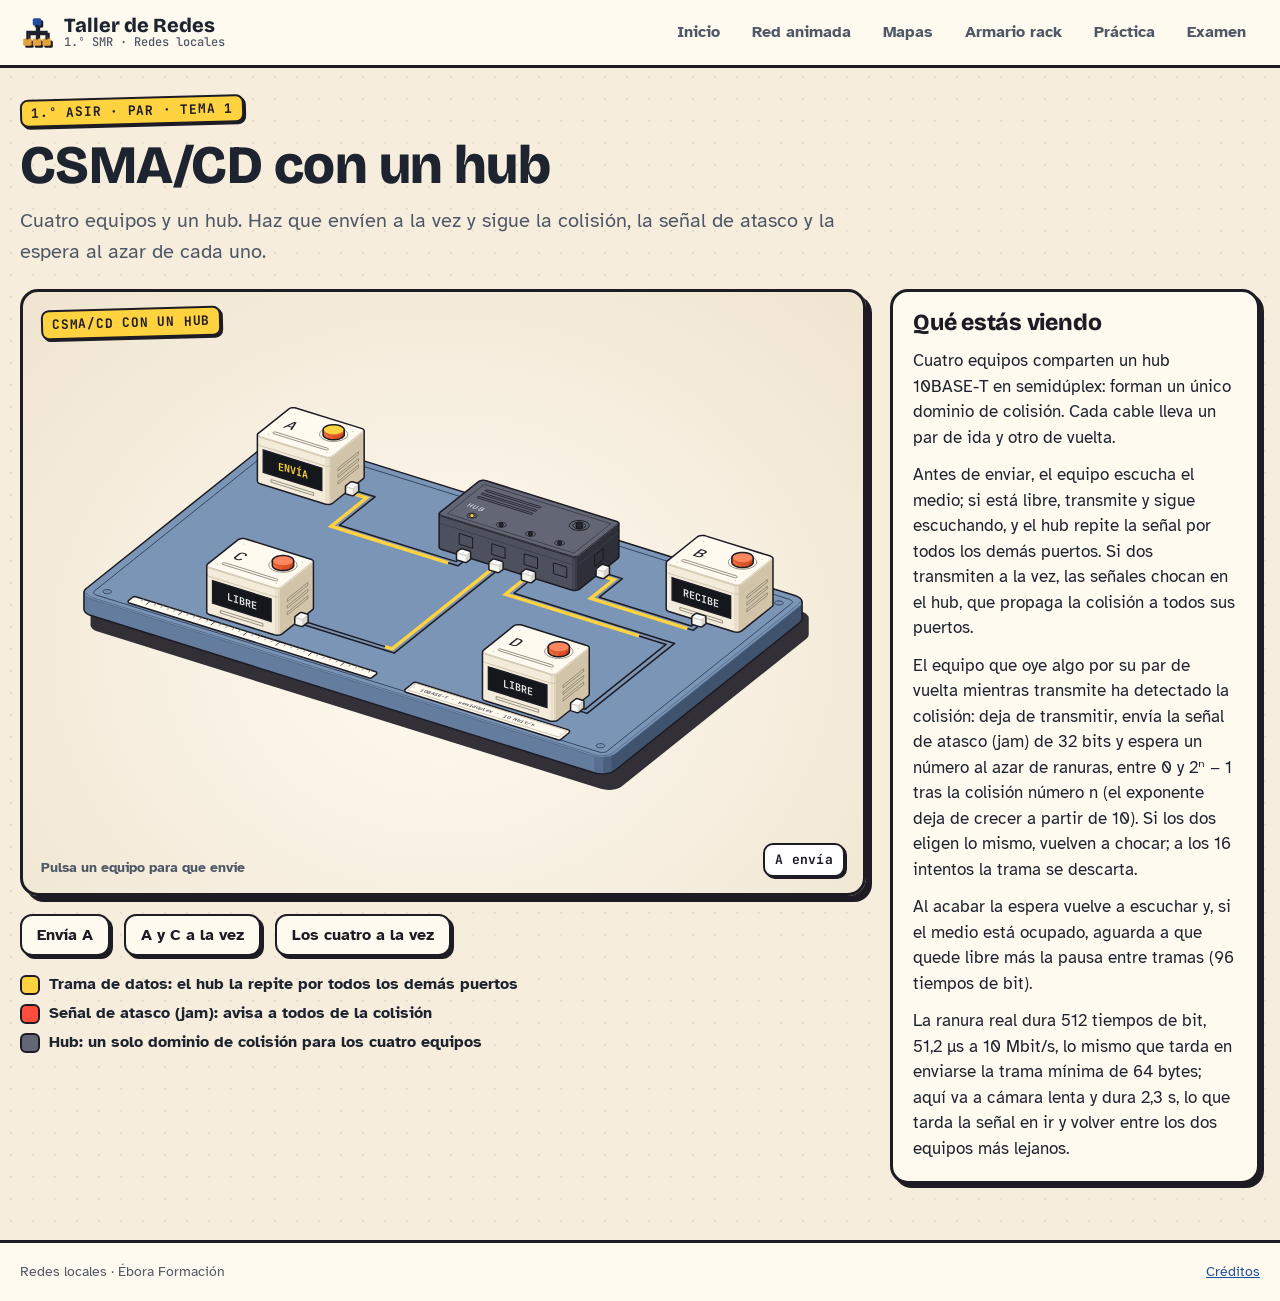
==== commit 5071a4ff: "Figuras de fibra óptica y CSMA/CD con la estética del taller - Las dos páginas llevan la cabecera, e" ====
--- a/figuras/csma-cd.html
+++ b/figuras/csma-cd.html
@@ -1,4 +1,16 @@
-<!doctype html><html lang="es"><head><meta charset="utf-8"><meta name="viewport" content="width=device-width, initial-scale=1"><title>CSMA/CD con un hub</title><style>
+<!doctype html>
+<html lang="es" data-theme="light">
+<head>
+  <meta charset="utf-8">
+  <meta name="color-scheme" content="light">
+  <meta name="viewport" content="width=device-width, initial-scale=1, viewport-fit=cover">
+  <title>CSMA/CD con un hub · Taller de Redes</title>
+  <meta name="theme-color" content="#f6eddd">
+  <link rel="icon" href="../assets/img/icono.svg" type="image/svg+xml">
+  <link rel="preconnect" href="https://fonts.googleapis.com">
+  <link rel="preconnect" href="https://fonts.gstatic.com" crossorigin>
+  <link rel="stylesheet" href="https://fonts.googleapis.com/css2?family=Atkinson+Hyperlegible:ital,wght@0,400;0,700;1,400&family=Bricolage+Grotesque:opsz,wght@12..96,600;12..96,800&family=JetBrains+Mono:wght@500&display=swap">
+  <style>
 .iso{
   --anatomy-page:#0b0b0b;--anatomy-card:#131313;--anatomy-text:#a3a3a3;--anatomy-strong:#e6e6e6;--anatomy-muted:#6e6e6e;
   --anatomy-paper:#131313;--anatomy-face:#1b1b1b;--anatomy-top:#1c1c1c;
@@ -106,35 +118,58 @@
 @media (max-width:560px){.iso-plate{padding:48px 12px 70px}.iso-plate-corner[data-corner="hint"]{bottom:18px}}
 @media (prefers-reduced-motion:reduce){.iso-line[data-flow],.iso-dots circle[data-pulse]{animation:none}}
 
-*{box-sizing:border-box}
-html{color-scheme:dark}
-body[data-theme="light"]{color-scheme:light}
-body{margin:0;background:var(--anatomy-page);color:var(--anatomy-text);font:14px/1.6 ui-sans-serif,system-ui,-apple-system,"Segoe UI",sans-serif;-webkit-font-smoothing:antialiased}
-.iso-page{width:min(780px,100% - 32px);margin:64px auto 96px}
-</style></head><body class="iso" data-theme="light"><main class="iso-page"><style>
-.iso{--cs-screen:#0b0e0c;--cs-off:#2a2a2a}
-.iso[data-theme="light"]{--cs-screen:#eceeeb;--cs-off:#d9d9d6}
-.cs-sig{fill:none;stroke:var(--anatomy-blue);stroke-width:2.1px;stroke-linecap:butt;vector-effect:non-scaling-stroke}
-.cs-sig[data-kind="jam"]{stroke:var(--anatomy-red)}
-.cs-screen{fill:var(--cs-screen);stroke:var(--anatomy-mid);stroke-width:var(--anatomy-weight)}
-.cs-text{font-family:var(--anatomy-mono);font-weight:600;fill:var(--anatomy-strong);letter-spacing:.02em}
-.cs-led{fill:var(--cs-off);stroke:none}
-.cs-led[data-on]{fill:var(--anatomy-blue)}
-.cs-col{fill:var(--cs-off);stroke:none}
-.cs-col[data-on]{fill:var(--anatomy-red)}
+.iso-line.cs-cable{stroke:#1d1b24;stroke-width:1.5px}
+.cs-sig{fill:none;stroke:#ffd23f;stroke-width:3.4px;stroke-linecap:butt;vector-effect:non-scaling-stroke}
+.cs-sig[data-kind="jam"]{stroke:#ff4d3d}
+.cs-screen{fill:#14171c;stroke:#1d1b24;stroke-width:1.5px}
+.cs-text{font-family:var(--anatomy-mono);font-weight:700;fill:#dfe7e1;letter-spacing:.02em}
+.cs-led,.cs-col{fill:#25262e;stroke:#0e0e12;stroke-width:.8px}
+.cs-led[data-on]{fill:#ffd23f}
+.cs-col[data-on]{fill:#ff4d3d}
+.cs-rotulo{--anatomy-mid:#e4e6ee}
 .cs-stn{cursor:pointer}
-.cs-stn[data-state="tx"] .cs-key .iso-top{fill:var(--anatomy-blue)}
-.cs-stn[data-state="jam"] .cs-key .iso-top{fill:var(--anatomy-red)}
-.cs-stn[data-state="tx"] .cs-text{fill:var(--anatomy-blue)}
-.cs-stn[data-state="jam"] .cs-text,.cs-stn[data-state="backoff"] .cs-text{fill:var(--anatomy-red)}
-.cs-stn:hover .cs-key .iso-edge{stroke:var(--anatomy-lit)}
+.cs-stn[data-state="tx"] .cs-key .iso-top{fill:#ffd23f}
+.cs-stn[data-state="jam"] .cs-key .iso-top{fill:#ff4d3d}
+.cs-stn[data-state="tx"] .cs-text{fill:#ffd23f}
+.cs-stn[data-state="jam"] .cs-text,.cs-stn[data-state="backoff"] .cs-text{fill:#ff8f80}
+.cs-stn:hover .cs-key .iso-edge{stroke-width:2.6px}
 .iso-stage{touch-action:manipulation;outline:none}
-.iso-stage:focus-visible{box-shadow:0 0 0 2px var(--anatomy-mid);border-radius:6px}
-.cs-controls{display:flex;flex-wrap:wrap;gap:8px;margin:14px 2px 0;font:12px/1.2 var(--anatomy-mono)}
-.cs-controls button{all:unset;cursor:pointer;padding:8px 12px;border:1px solid var(--anatomy-lo);border-radius:8px;color:var(--anatomy-strong)}
-.cs-controls button:hover{border-color:var(--anatomy-mid)}
-.cs-controls button:focus-visible{outline:2px solid var(--anatomy-mid);outline-offset:1px}
-.fig-volver{display:inline-block;margin:0 0 18px;font:12px/1 var(--anatomy-mono);color:var(--anatomy-text);text-decoration:none}.fig-volver:hover{color:var(--anatomy-strong)}</style><a class="fig-volver" href="../index.html">← Taller de Redes</a><figure class="iso-figure"><div class="iso-plate"><div class="iso-plate-corners" aria-hidden="true"><span class="iso-plate-corner" data-corner="fig">Fig 2</span><span class="iso-plate-corner" data-corner="title">CSMA/CD con un hub</span><span class="iso-plate-corner" data-corner="hint">Pulsa un equipo para que envíe</span><span class="iso-plate-corner" data-corner="readout" data-readout>medio libre</span></div><div class="iso-stage" tabindex="0" role="group" aria-label="CSMA/CD: pulsa un equipo o las teclas A, B, C y D para que envíe; la barra espaciadora hace que A y C envíen a la vez"><svg xmlns="http://www.w3.org/2000/svg" class="iso-svg" viewBox="0 0 720 430" role="img" aria-label="Banco de prácticas con un hub 10BASE-T y cuatro equipos, A, B, C y D, cada uno unido al hub por un cable con un par de ida y otro de vuelta. Las tramas viajan por los cables; cuando dos equipos envían a la vez, el hub enciende el piloto de colisión y manda una señal de atasco a todos, y cada equipo espera un número al azar de ranuras antes de reintentar."><path class="iso-halo" d="M35.2 223.5L35.4 222.1L36.1 220.8L37.3 219.6L204.2 86L205.9 85L207.9 84.1L210.3 83.4L212.9 83L215.6 82.8L218.3 82.9L220.9 83.2L223.3 83.8L678.3 226L680.4 226.8L682.2 227.8L683.5 229L684.4 230.3L684.8 231.6L684.8 246.6L684.6 248L683.9 249.3L682.7 250.5L515.8 384L514.1 385.1L512.1 386L509.7 386.7L507.1 387.1L504.4 387.3L501.7 387.2L499.1 386.8L496.7 386.2L41.7 244.1L39.6 243.3L37.8 242.3L36.5 241.1L35.6 239.8L35.2 238.4Z"/><g class="iso-solid"><path class="iso-fill" d="M211.6 118.3L212.2 117L213.4 115.8L215.1 114.7L217.2 113.9L219.7 113.3L222.3 113L225 113L227.7 113.3L230.1 113.8L232.2 114.7L233.9 115.7L235.1 117L235.7 118.3L235.7 119.6L235.7 122L235.1 123.4L234 124.6L232.3 125.7L230.2 126.5L227.7 127.1L225.1 127.4L222.4 127.4L219.7 127.1L217.3 126.5L215.1 125.7L213.4 124.6L212.3 123.4L211.7 122.1L211.6 120.7Z"/><path class="iso-shade" data-shade="0" d="M234 124.6L232.3 125.7L232.3 123.3L234 122.2ZM232.3 125.7L230.2 126.5L230.2 124.1L232.3 123.3ZM235.7 122L235.1 123.4L235.1 121L235.7 119.6ZM235.1 123.4L234 124.6L234 122.2L235.1 121Z"/><path class="iso-shade" data-shade="1" d="M230.2 126.5L227.7 127.1L227.7 124.7L230.2 124.1ZM227.7 127.1L225.1 127.4L225.1 125L227.7 124.7ZM225.1 127.4L222.4 127.4L222.4 125L225.1 125Z"/><path class="iso-shade" data-shade="2" d="M222.4 127.4L219.7 127.1L219.7 124.7L222.4 125ZM219.7 127.1L217.3 126.5L217.3 124.1L219.7 124.7Z"/><path class="iso-shade" data-shade="3" d="M217.3 126.5L215.1 125.7L215.1 123.3L217.3 124.1ZM215.1 125.7L213.4 124.6L213.4 122.2L215.1 123.3ZM213.4 124.6L212.3 123.4L212.3 121L213.4 122.2ZM212.3 123.4L211.7 122.1L211.7 119.7L212.3 121ZM211.7 122.1L211.6 120.7L211.6 118.3L211.7 119.7Z"/><path class="iso-top" d="M234 122.2L232.3 123.3L230.2 124.1L227.7 124.7L225.1 125L222.4 125L219.7 124.7L217.3 124.1L215.1 123.3L213.4 122.2L212.3 121L211.7 119.7L211.6 118.3L212.2 117L213.4 115.8L215.1 114.7L217.2 113.9L219.7 113.3L222.3 113L225 113L227.7 113.3L230.1 113.8L232.2 114.7L233.9 115.7L235.1 117L235.7 118.3L235.7 119.6L235.1 121Z"/><path class="iso-line iso-crease" data-tone="faint" d="M235.7 119.6L235.1 121L234 122.2L232.3 123.3L230.2 124.1L227.7 124.7L225.1 125L222.4 125L219.7 124.7L217.3 124.1L215.1 123.3L213.4 122.2L212.3 121L211.7 119.7L211.6 118.3"/><path class="iso-line iso-edge" data-tone="lo" d="M211.6 118.3L212.2 117L213.4 115.8L215.1 114.7L217.2 113.9L219.7 113.3L222.3 113L225 113L227.7 113.3L230.1 113.8L232.2 114.7L233.9 115.7L235.1 117L235.7 118.3L235.7 119.6M235.7 122L235.1 123.4L234 124.6L232.3 125.7L230.2 126.5L227.7 127.1L225.1 127.4L222.4 127.4L219.7 127.1L217.3 126.5L215.1 125.7L213.4 124.6L212.3 123.4L211.7 122.1L211.6 120.7M211.6 118.3L211.6 120.7M235.7 119.6L235.7 122"/></g><g class="iso-solid"><path class="iso-fill" d="M214.4 113.4L214.9 112.4L215.8 111.4L217.1 110.6L218.7 109.9L220.6 109.5L222.6 109.2L224.7 109.2L226.7 109.5L228.6 109.9L230.3 110.6L231.6 111.4L232.5 112.3L233 113.3L233 114.4L233 119.5L232.5 120.5L231.6 121.5L230.3 122.3L228.7 122.9L226.8 123.4L224.8 123.6L222.7 123.6L220.6 123.4L218.7 122.9L217.1 122.3L215.8 121.5L214.9 120.5L214.4 119.5L214.4 118.5Z"/><path class="iso-shade" data-shade="0" d="M231.6 121.5L230.3 122.3L230.3 117.2L231.6 116.4ZM230.3 122.3L228.7 122.9L228.7 117.8L230.3 117.2ZM233 119.5L232.5 120.5L232.5 115.4L233 114.4ZM232.5 120.5L231.6 121.5L231.6 116.4L232.5 115.4Z"/><path class="iso-shade" data-shade="1" d="M228.7 122.9L226.8 123.4L226.8 118.3L228.7 117.8ZM226.8 123.4L224.8 123.6L224.8 118.5L226.8 118.3ZM224.8 123.6L222.7 123.6L222.7 118.5L224.8 118.5Z"/><path class="iso-shade" data-shade="2" d="M222.7 123.6L220.6 123.4L220.6 118.3L222.7 118.5ZM220.6 123.4L218.7 122.9L218.7 117.8L220.6 118.3Z"/><path class="iso-shade" data-shade="3" d="M218.7 122.9L217.1 122.3L217.1 117.2L218.7 117.8ZM217.1 122.3L215.8 121.5L215.8 116.4L217.1 117.2ZM215.8 121.5L214.9 120.5L214.9 115.4L215.8 116.4ZM214.9 120.5L214.4 119.5L214.4 114.4L214.9 115.4ZM214.4 119.5L214.4 118.5L214.4 113.4L214.4 114.4Z"/><path class="iso-top" d="M231.6 116.4L230.3 117.2L228.7 117.8L226.8 118.3L224.8 118.5L222.7 118.5L220.6 118.3L218.7 117.8L217.1 117.2L215.8 116.4L214.9 115.4L214.4 114.4L214.4 113.4L214.9 112.4L215.8 111.4L217.1 110.6L218.7 109.9L220.6 109.5L222.6 109.2L224.7 109.2L226.7 109.5L228.6 109.9L230.3 110.6L231.6 111.4L232.5 112.3L233 113.3L233 114.4L232.5 115.4Z"/><path class="iso-line iso-crease" data-tone="faint" d="M233 114.4L232.5 115.4L231.6 116.4L230.3 117.2L228.7 117.8L226.8 118.3L224.8 118.5L222.7 118.5L220.6 118.3L218.7 117.8L217.1 117.2L215.8 116.4L214.9 115.4L214.4 114.4L214.4 113.4"/><path class="iso-line iso-edge" data-tone="mid" d="M214.4 113.4L214.9 112.4L215.8 111.4L217.1 110.6L218.7 109.9L220.6 109.5L222.6 109.2L224.7 109.2L226.7 109.5L228.6 109.9L230.3 110.6L231.6 111.4L232.5 112.3L233 113.3L233 114.4M233 119.5L232.5 120.5L231.6 121.5L230.3 122.3L228.7 122.9L226.8 123.4L224.8 123.6L222.7 123.6L220.6 123.4L218.7 122.9L217.1 122.3L215.8 121.5L214.9 120.5L214.4 119.5L214.4 118.5M214.4 113.4L214.4 118.5M233 114.4L233 119.5"/></g><g class="iso-solid"><path class="iso-fill" d="M70.4 231.3L71 230L72.2 228.8L73.9 227.7L76 226.9L78.4 226.3L81.1 226L83.8 226L86.4 226.3L88.9 226.8L91 227.7L92.7 228.7L93.9 230L94.5 231.3L94.5 232.6L94.5 235L93.9 236.4L92.7 237.6L91 238.7L88.9 239.5L86.5 240.1L83.8 240.4L81.1 240.4L78.5 240.1L76 239.5L73.9 238.7L72.2 237.6L71 236.4L70.4 235.1L70.4 233.7Z"/><path class="iso-shade" data-shade="0" d="M92.7 237.6L91 238.7L91 236.3L92.7 235.2ZM91 238.7L88.9 239.5L88.9 237.1L91 236.3ZM94.5 235L93.9 236.4L93.9 234L94.5 232.6ZM93.9 236.4L92.7 237.6L92.7 235.2L93.9 234Z"/><path class="iso-shade" data-shade="1" d="M88.9 239.5L86.5 240.1L86.5 237.7L88.9 237.1ZM86.5 240.1L83.8 240.4L83.8 238L86.5 237.7ZM83.8 240.4L81.1 240.4L81.1 238L83.8 238Z"/><path class="iso-shade" data-shade="2" d="M81.1 240.4L78.5 240.1L78.5 237.7L81.1 238ZM78.5 240.1L76 239.5L76 237.1L78.5 237.7Z"/><path class="iso-shade" data-shade="3" d="M76 239.5L73.9 238.7L73.9 236.3L76 237.1ZM73.9 238.7L72.2 237.6L72.2 235.2L73.9 236.3ZM72.2 237.6L71 236.4L71 234L72.2 235.2ZM71 236.4L70.4 235.1L70.4 232.7L71 234ZM70.4 235.1L70.4 233.7L70.4 231.3L70.4 232.7Z"/><path class="iso-top" d="M92.7 235.2L91 236.3L88.9 237.1L86.5 237.7L83.8 238L81.1 238L78.5 237.7L76 237.1L73.9 236.3L72.2 235.2L71 234L70.4 232.7L70.4 231.3L71 230L72.2 228.8L73.9 227.7L76 226.9L78.4 226.3L81.1 226L83.8 226L86.4 226.3L88.9 226.8L91 227.7L92.7 228.7L93.9 230L94.5 231.3L94.5 232.6L93.9 234Z"/><path class="iso-line iso-crease" data-tone="faint" d="M94.5 232.6L93.9 234L92.7 235.2L91 236.3L88.9 237.1L86.5 237.7L83.8 238L81.1 238L78.5 237.7L76 237.1L73.9 236.3L72.2 235.2L71 234L70.4 232.7L70.4 231.3"/><path class="iso-line iso-edge" data-tone="lo" d="M70.4 231.3L71 230L72.2 228.8L73.9 227.7L76 226.9L78.4 226.3L81.1 226L83.8 226L86.4 226.3L88.9 226.8L91 227.7L92.7 228.7L93.9 230L94.5 231.3L94.5 232.6M94.5 235L93.9 236.4L92.7 237.6L91 238.7L88.9 239.5L86.5 240.1L83.8 240.4L81.1 240.4L78.5 240.1L76 239.5L73.9 238.7L72.2 237.6L71 236.4L70.4 235.1L70.4 233.7M70.4 231.3L70.4 233.7M94.5 232.6L94.5 235"/></g><g class="iso-solid"><path class="iso-fill" d="M73.2 226.4L73.6 225.4L74.5 224.4L75.8 223.6L77.5 222.9L79.4 222.5L81.4 222.2L83.5 222.2L85.5 222.5L87.4 222.9L89.1 223.6L90.4 224.4L91.3 225.3L91.7 226.4L91.7 227.4L91.7 232.5L91.3 233.5L90.4 234.5L89.1 235.3L87.5 235.9L85.6 236.4L83.5 236.6L81.4 236.6L79.4 236.4L77.5 235.9L75.9 235.3L74.6 234.5L73.6 233.5L73.2 232.5L73.2 231.5Z"/><path class="iso-shade" data-shade="0" d="M90.4 234.5L89.1 235.3L89.1 230.2L90.4 229.4ZM89.1 235.3L87.5 235.9L87.5 230.8L89.1 230.2ZM91.7 232.5L91.3 233.5L91.3 228.4L91.7 227.4ZM91.3 233.5L90.4 234.5L90.4 229.4L91.3 228.4Z"/><path class="iso-shade" data-shade="1" d="M87.5 235.9L85.6 236.4L85.6 231.3L87.5 230.8ZM85.6 236.4L83.5 236.6L83.5 231.5L85.6 231.3ZM83.5 236.6L81.4 236.6L81.4 231.5L83.5 231.5Z"/><path class="iso-shade" data-shade="2" d="M81.4 236.6L79.4 236.4L79.4 231.3L81.4 231.5ZM79.4 236.4L77.5 235.9L77.5 230.8L79.4 231.3Z"/><path class="iso-shade" data-shade="3" d="M77.5 235.9L75.9 235.3L75.9 230.2L77.5 230.8ZM75.9 235.3L74.6 234.5L74.6 229.4L75.9 230.2ZM74.6 234.5L73.6 233.5L73.6 228.4L74.6 229.4ZM73.6 233.5L73.2 232.5L73.2 227.4L73.6 228.4ZM73.2 232.5L73.2 231.5L73.2 226.4L73.2 227.4Z"/><path class="iso-top" d="M90.4 229.4L89.1 230.2L87.5 230.8L85.6 231.3L83.5 231.5L81.4 231.5L79.4 231.3L77.5 230.8L75.9 230.2L74.6 229.4L73.6 228.4L73.2 227.4L73.2 226.4L73.6 225.4L74.5 224.4L75.8 223.6L77.5 222.9L79.4 222.5L81.4 222.2L83.5 222.2L85.5 222.5L87.4 222.9L89.1 223.6L90.4 224.4L91.3 225.3L91.7 226.4L91.7 227.4L91.3 228.4Z"/><path class="iso-line iso-crease" data-tone="faint" d="M91.7 227.4L91.3 228.4L90.4 229.4L89.1 230.2L87.5 230.8L85.6 231.3L83.5 231.5L81.4 231.5L79.4 231.3L77.5 230.8L75.9 230.2L74.6 229.4L73.6 228.4L73.2 227.4L73.2 226.4"/><path class="iso-line iso-edge" data-tone="mid" d="M73.2 226.4L73.6 225.4L74.5 224.4L75.8 223.6L77.5 222.9L79.4 222.5L81.4 222.2L83.5 222.2L85.5 222.5L87.4 222.9L89.1 223.6L90.4 224.4L91.3 225.3L91.7 226.4L91.7 227.4M91.7 232.5L91.3 233.5L90.4 234.5L89.1 235.3L87.5 235.9L85.6 236.4L83.5 236.6L81.4 236.6L79.4 236.4L77.5 235.9L75.9 235.3L74.6 234.5L73.6 233.5L73.2 232.5L73.2 231.5M73.2 226.4L73.2 231.5M91.7 227.4L91.7 232.5"/></g><g class="iso-solid"><path class="iso-fill" d="M625.5 247.6L626.1 246.3L627.3 245.1L629 244L631.1 243.2L633.5 242.6L636.2 242.3L638.9 242.3L641.5 242.6L644 243.1L646.1 244L647.8 245L649 246.3L649.6 247.6L649.6 248.9L649.6 251.3L649 252.7L647.8 253.9L646.1 255L644 255.8L641.6 256.4L638.9 256.7L636.2 256.7L633.6 256.4L631.1 255.8L629 255L627.3 253.9L626.1 252.7L625.5 251.4L625.5 250Z"/><path class="iso-shade" data-shade="0" d="M647.8 253.9L646.1 255L646.1 252.6L647.8 251.5ZM646.1 255L644 255.8L644 253.4L646.1 252.6ZM649.6 251.3L649 252.7L649 250.3L649.6 248.9ZM649 252.7L647.8 253.9L647.8 251.5L649 250.3Z"/><path class="iso-shade" data-shade="1" d="M644 255.8L641.6 256.4L641.6 254L644 253.4ZM641.6 256.4L638.9 256.7L638.9 254.3L641.6 254ZM638.9 256.7L636.2 256.7L636.2 254.3L638.9 254.3Z"/><path class="iso-shade" data-shade="2" d="M636.2 256.7L633.6 256.4L633.6 254L636.2 254.3ZM633.6 256.4L631.1 255.8L631.1 253.4L633.6 254Z"/><path class="iso-shade" data-shade="3" d="M631.1 255.8L629 255L629 252.6L631.1 253.4ZM629 255L627.3 253.9L627.3 251.5L629 252.6ZM627.3 253.9L626.1 252.7L626.1 250.3L627.3 251.5ZM626.1 252.7L625.5 251.4L625.5 249L626.1 250.3ZM625.5 251.4L625.5 250L625.5 247.6L625.5 249Z"/><path class="iso-top" d="M647.8 251.5L646.1 252.6L644 253.4L641.6 254L638.9 254.3L636.2 254.3L633.6 254L631.1 253.4L629 252.6L627.3 251.5L626.1 250.3L625.5 249L625.5 247.6L626.1 246.3L627.3 245.1L629 244L631.1 243.2L633.5 242.6L636.2 242.3L638.9 242.3L641.5 242.6L644 243.1L646.1 244L647.8 245L649 246.3L649.6 247.6L649.6 248.9L649 250.3Z"/><path class="iso-line iso-crease" data-tone="faint" d="M649.6 248.9L649 250.3L647.8 251.5L646.1 252.6L644 253.4L641.6 254L638.9 254.3L636.2 254.3L633.6 254L631.1 253.4L629 252.6L627.3 251.5L626.1 250.3L625.5 249L625.5 247.6"/><path class="iso-line iso-edge" data-tone="lo" d="M625.5 247.6L626.1 246.3L627.3 245.1L629 244L631.1 243.2L633.5 242.6L636.2 242.3L638.9 242.3L641.5 242.6L644 243.1L646.1 244L647.8 245L649 246.3L649.6 247.6L649.6 248.9M649.6 251.3L649 252.7L647.8 253.9L646.1 255L644 255.8L641.6 256.4L638.9 256.7L636.2 256.7L633.6 256.4L631.1 255.8L629 255L627.3 253.9L626.1 252.7L625.5 251.4L625.5 250M625.5 247.6L625.5 250M649.6 248.9L649.6 251.3"/></g><g class="iso-solid"><path class="iso-fill" d="M628.3 242.7L628.7 241.7L629.6 240.7L630.9 239.9L632.5 239.2L634.4 238.8L636.5 238.5L638.6 238.5L640.6 238.8L642.5 239.2L644.1 239.9L645.4 240.7L646.4 241.6L646.8 242.7L646.8 243.7L646.8 248.8L646.4 249.8L645.5 250.8L644.2 251.6L642.5 252.2L640.6 252.7L638.6 252.9L636.5 252.9L634.5 252.7L632.6 252.2L630.9 251.6L629.6 250.8L628.7 249.8L628.3 248.8L628.3 247.8Z"/><path class="iso-shade" data-shade="0" d="M645.5 250.8L644.2 251.6L644.2 246.5L645.5 245.7ZM644.2 251.6L642.5 252.2L642.5 247.1L644.2 246.5ZM646.8 248.8L646.4 249.8L646.4 244.7L646.8 243.7ZM646.4 249.8L645.5 250.8L645.5 245.7L646.4 244.7Z"/><path class="iso-shade" data-shade="1" d="M642.5 252.2L640.6 252.7L640.6 247.6L642.5 247.1ZM640.6 252.7L638.6 252.9L638.6 247.8L640.6 247.6ZM638.6 252.9L636.5 252.9L636.5 247.8L638.6 247.8Z"/><path class="iso-shade" data-shade="2" d="M636.5 252.9L634.5 252.7L634.5 247.6L636.5 247.8ZM634.5 252.7L632.6 252.2L632.6 247.1L634.5 247.6Z"/><path class="iso-shade" data-shade="3" d="M632.6 252.2L630.9 251.6L630.9 246.5L632.6 247.1ZM630.9 251.6L629.6 250.8L629.6 245.7L630.9 246.5ZM629.6 250.8L628.7 249.8L628.7 244.7L629.6 245.7ZM628.7 249.8L628.3 248.8L628.3 243.7L628.7 244.7ZM628.3 248.8L628.3 247.8L628.3 242.7L628.3 243.7Z"/><path class="iso-top" d="M645.5 245.7L644.2 246.5L642.5 247.1L640.6 247.6L638.6 247.8L636.5 247.8L634.5 247.6L632.6 247.1L630.9 246.5L629.6 245.7L628.7 244.7L628.3 243.7L628.3 242.7L628.7 241.7L629.6 240.7L630.9 239.9L632.5 239.2L634.4 238.8L636.5 238.5L638.6 238.5L640.6 238.8L642.5 239.2L644.1 239.9L645.4 240.7L646.4 241.6L646.8 242.7L646.8 243.7L646.4 244.7Z"/><path class="iso-line iso-crease" data-tone="faint" d="M646.8 243.7L646.4 244.7L645.5 245.7L644.2 246.5L642.5 247.1L640.6 247.6L638.6 247.8L636.5 247.8L634.5 247.6L632.6 247.1L630.9 246.5L629.6 245.7L628.7 244.7L628.3 243.7L628.3 242.7"/><path class="iso-line iso-edge" data-tone="mid" d="M628.3 242.7L628.7 241.7L629.6 240.7L630.9 239.9L632.5 239.2L634.4 238.8L636.5 238.5L638.6 238.5L640.6 238.8L642.5 239.2L644.1 239.9L645.4 240.7L646.4 241.6L646.8 242.7L646.8 243.7M646.8 248.8L646.4 249.8L645.5 250.8L644.2 251.6L642.5 252.2L640.6 252.7L638.6 252.9L636.5 252.9L634.5 252.7L632.6 252.2L630.9 251.6L629.6 250.8L628.7 249.8L628.3 248.8L628.3 247.8M628.3 242.7L628.3 247.8M646.8 243.7L646.8 248.8"/></g><g class="iso-solid"><path class="iso-fill" d="M484.3 360.6L484.9 359.3L486 358.1L487.7 357L489.8 356.2L492.3 355.6L494.9 355.3L497.6 355.3L500.3 355.6L502.7 356.1L504.9 357L506.6 358L507.7 359.3L508.3 360.6L508.4 361.9L508.4 364.3L507.8 365.7L506.6 366.9L504.9 368L502.8 368.8L500.3 369.4L497.7 369.7L495 369.7L492.3 369.4L489.9 368.8L487.8 368L486.1 366.9L484.9 365.7L484.3 364.4L484.3 363Z"/><path class="iso-shade" data-shade="0" d="M506.6 366.9L504.9 368L504.9 365.6L506.6 364.5ZM504.9 368L502.8 368.8L502.8 366.4L504.9 365.6ZM508.4 364.3L507.8 365.7L507.8 363.3L508.4 361.9ZM507.8 365.7L506.6 366.9L506.6 364.5L507.8 363.3Z"/><path class="iso-shade" data-shade="1" d="M502.8 368.8L500.3 369.4L500.3 367L502.8 366.4ZM500.3 369.4L497.7 369.7L497.7 367.3L500.3 367ZM497.7 369.7L495 369.7L495 367.3L497.7 367.3Z"/><path class="iso-shade" data-shade="2" d="M495 369.7L492.3 369.4L492.3 367L495 367.3ZM492.3 369.4L489.9 368.8L489.9 366.4L492.3 367Z"/><path class="iso-shade" data-shade="3" d="M489.9 368.8L487.8 368L487.8 365.6L489.9 366.4ZM487.8 368L486.1 366.9L486.1 364.5L487.8 365.6ZM486.1 366.9L484.9 365.7L484.9 363.3L486.1 364.5ZM484.9 365.7L484.3 364.4L484.3 362L484.9 363.3ZM484.3 364.4L484.3 363L484.3 360.6L484.3 362Z"/><path class="iso-top" d="M506.6 364.5L504.9 365.6L502.8 366.4L500.3 367L497.7 367.3L495 367.3L492.3 367L489.9 366.4L487.8 365.6L486.1 364.5L484.9 363.3L484.3 362L484.3 360.6L484.9 359.3L486 358.1L487.7 357L489.8 356.2L492.3 355.6L494.9 355.3L497.6 355.3L500.3 355.6L502.7 356.1L504.9 357L506.6 358L507.7 359.3L508.3 360.6L508.4 361.9L507.8 363.3Z"/><path class="iso-line iso-crease" data-tone="faint" d="M508.4 361.9L507.8 363.3L506.6 364.5L504.9 365.6L502.8 366.4L500.3 367L497.7 367.3L495 367.3L492.3 367L489.9 366.4L487.8 365.6L486.1 364.5L484.9 363.3L484.3 362L484.3 360.6"/><path class="iso-line iso-edge" data-tone="lo" d="M484.3 360.6L484.9 359.3L486 358.1L487.7 357L489.8 356.2L492.3 355.6L494.9 355.3L497.6 355.3L500.3 355.6L502.7 356.1L504.9 357L506.6 358L507.7 359.3L508.3 360.6L508.4 361.9M508.4 364.3L507.8 365.7L506.6 366.9L504.9 368L502.8 368.8L500.3 369.4L497.7 369.7L495 369.7L492.3 369.4L489.9 368.8L487.8 368L486.1 366.9L484.9 365.7L484.3 364.4L484.3 363M484.3 360.6L484.3 363M508.4 361.9L508.4 364.3"/></g><g class="iso-solid"><path class="iso-fill" d="M487 355.7L487.5 354.7L488.4 353.7L489.7 352.9L491.3 352.2L493.2 351.8L495.2 351.5L497.3 351.5L499.4 351.8L501.3 352.2L502.9 352.9L504.2 353.7L505.1 354.6L505.6 355.7L505.6 356.7L505.6 361.8L505.1 362.8L504.2 363.8L502.9 364.6L501.3 365.2L499.4 365.7L497.4 365.9L495.3 365.9L493.3 365.7L491.4 365.2L489.7 364.6L488.4 363.8L487.5 362.8L487 361.8L487 360.8Z"/><path class="iso-shade" data-shade="0" d="M504.2 363.8L502.9 364.6L502.9 359.5L504.2 358.7ZM502.9 364.6L501.3 365.2L501.3 360.1L502.9 359.5ZM505.6 361.8L505.1 362.8L505.1 357.7L505.6 356.7ZM505.1 362.8L504.2 363.8L504.2 358.7L505.1 357.7Z"/><path class="iso-shade" data-shade="1" d="M501.3 365.2L499.4 365.7L499.4 360.6L501.3 360.1ZM499.4 365.7L497.4 365.9L497.4 360.8L499.4 360.6ZM497.4 365.9L495.3 365.9L495.3 360.8L497.4 360.8Z"/><path class="iso-shade" data-shade="2" d="M495.3 365.9L493.3 365.7L493.3 360.6L495.3 360.8ZM493.3 365.7L491.4 365.2L491.4 360.2L493.3 360.6Z"/><path class="iso-shade" data-shade="3" d="M491.4 365.2L489.7 364.6L489.7 359.5L491.4 360.2ZM489.7 364.6L488.4 363.8L488.4 358.7L489.7 359.5ZM488.4 363.8L487.5 362.8L487.5 357.7L488.4 358.7ZM487.5 362.8L487 361.8L487 356.7L487.5 357.7ZM487 361.8L487 360.8L487 355.7L487 356.7Z"/><path class="iso-top" d="M504.2 358.7L502.9 359.5L501.3 360.1L499.4 360.6L497.4 360.8L495.3 360.8L493.3 360.6L491.4 360.2L489.7 359.5L488.4 358.7L487.5 357.7L487 356.7L487 355.7L487.5 354.7L488.4 353.7L489.7 352.9L491.3 352.2L493.2 351.8L495.2 351.5L497.3 351.5L499.4 351.8L501.3 352.2L502.9 352.9L504.2 353.7L505.1 354.6L505.6 355.7L505.6 356.7L505.1 357.7Z"/><path class="iso-line iso-crease" data-tone="faint" d="M505.6 356.7L505.1 357.7L504.2 358.7L502.9 359.5L501.3 360.1L499.4 360.6L497.4 360.8L495.3 360.8L493.3 360.6L491.4 360.2L489.7 359.5L488.4 358.7L487.5 357.7L487 356.7L487 355.7"/><path class="iso-line iso-edge" data-tone="mid" d="M487 355.7L487.5 354.7L488.4 353.7L489.7 352.9L491.3 352.2L493.2 351.8L495.2 351.5L497.3 351.5L499.4 351.8L501.3 352.2L502.9 352.9L504.2 353.7L505.1 354.6L505.6 355.7L505.6 356.7M505.6 361.8L505.1 362.8L504.2 363.8L502.9 364.6L501.3 365.2L499.4 365.7L497.4 365.9L495.3 365.9L493.3 365.7L491.4 365.2L489.7 364.6L488.4 363.8L487.5 362.8L487 361.8L487 360.8M487 355.7L487 360.8M505.6 356.7L505.6 361.8"/></g><g class="iso-solid"><path class="iso-fill" d="M35.2 216L35.4 214.6L36.1 213.3L37.3 212.1L204.2 78.5L205.9 77.5L207.9 76.6L210.3 75.9L212.9 75.5L215.6 75.3L218.3 75.4L220.9 75.7L223.3 76.3L678.3 218.5L680.4 219.3L682.2 220.3L683.5 221.5L684.4 222.8L684.8 224.1L684.8 239.1L684.6 240.5L683.9 241.8L682.7 243L515.8 376.5L514.1 377.6L512.1 378.5L509.7 379.2L507.1 379.6L504.4 379.8L501.7 379.7L499.1 379.4L496.7 378.8L41.7 236.6L39.6 235.8L37.8 234.8L36.5 233.6L35.6 232.3L35.2 231Z"/><path class="iso-shade" data-shade="0" d="M684.8 239.1L684.6 240.5L684.6 225.5L684.8 224.1ZM684.6 240.5L683.9 241.8L683.9 226.8L684.6 225.5ZM683.9 241.8L682.7 243L682.7 228L683.9 226.8ZM682.7 243L515.8 376.5L515.8 361.6L682.7 228ZM515.8 376.5L514.1 377.6L514.1 362.6L515.8 361.6ZM514.1 377.6L512.1 378.5L512.1 363.5L514.1 362.6Z"/><path class="iso-shade" data-shade="1" d="M512.1 378.5L509.7 379.2L509.7 364.2L512.1 363.5ZM509.7 379.2L507.1 379.6L507.1 364.6L509.7 364.2ZM507.1 379.6L504.4 379.8L504.4 364.8L507.1 364.6Z"/><path class="iso-shade" data-shade="2" d="M504.4 379.8L501.7 379.7L501.7 364.7L504.4 364.8ZM501.7 379.7L499.1 379.4L499.1 364.4L501.7 364.7ZM499.1 379.4L496.7 378.8L496.7 363.8L499.1 364.4Z"/><path class="iso-shade" data-shade="3" d="M496.7 378.8L41.7 236.6L41.7 221.6L496.7 363.8ZM41.7 236.6L39.6 235.8L39.6 220.8L41.7 221.6ZM39.6 235.8L37.8 234.8L37.8 219.8L39.6 220.8ZM37.8 234.8L36.5 233.6L36.5 218.6L37.8 219.8ZM36.5 233.6L35.6 232.3L35.6 217.3L36.5 218.6ZM35.6 232.3L35.2 231L35.2 216L35.6 217.3Z"/><path class="iso-top" d="M678.3 218.5L680.4 219.3L682.2 220.3L683.5 221.5L684.4 222.8L684.8 224.1L684.6 225.5L683.9 226.8L682.7 228L515.8 361.6L514.1 362.6L512.1 363.5L509.7 364.2L507.1 364.6L504.4 364.8L501.7 364.7L499.1 364.4L496.7 363.8L41.7 221.6L39.6 220.8L37.8 219.8L36.5 218.6L35.6 217.3L35.2 216L35.4 214.6L36.1 213.3L37.3 212.1L204.2 78.5L205.9 77.5L207.9 76.6L210.3 75.9L212.9 75.5L215.6 75.3L218.3 75.4L220.9 75.7L223.3 76.3Z"/><path class="iso-line iso-crease" data-tone="faint" d="M684.8 224.1L684.6 225.5L683.9 226.8L682.7 228L515.8 361.6L514.1 362.6L512.1 363.5L509.7 364.2L507.1 364.6L504.4 364.8L501.7 364.7L499.1 364.4L496.7 363.8L41.7 221.6L39.6 220.8L37.8 219.8L36.5 218.6L35.6 217.3L35.2 216"/><path class="iso-line iso-bevel" data-tone="faint" d="M684.8 224.1L681.8 225.3L681.3 226.3L680.2 227.3L513.5 360.8L512.1 361.7L510.5 362.4L508.6 362.9L506.5 363.3L504.4 363.4L502.2 363.4L500.1 363.1L498 362.6L43.3 220.5L41.5 219.8L40.1 219L39 218L38.3 217L35.2 216"/><path class="iso-line iso-edge" data-tone="mid" d="M35.2 216L35.4 214.6L36.1 213.3L37.3 212.1L204.2 78.5L205.9 77.5L207.9 76.6L210.3 75.9L212.9 75.5L215.6 75.3L218.3 75.4L220.9 75.7L223.3 76.3L678.3 218.5L680.4 219.3L682.2 220.3L683.5 221.5L684.4 222.8L684.8 224.1M684.8 239.1L684.6 240.5L683.9 241.8L682.7 243L515.8 376.5L514.1 377.6L512.1 378.5L509.7 379.2L507.1 379.6L504.4 379.8L501.7 379.7L499.1 379.4L496.7 378.8L41.7 236.6L39.6 235.8L37.8 234.8L36.5 233.6L35.6 232.3L35.2 231M684.8 224.1L684.8 239.1M35.2 216L35.2 231"/></g><path class="iso-line" data-tone="lo" d="M673.7 222.1L674.5 222.5L675.1 222.8L675.7 223.3L676 223.8L676.1 224.3L676 224.8L675.8 225.3L675.3 225.7L508.4 359.3L507.8 359.7L507 360L506.2 360.3L505.2 360.4L504.2 360.5L503.2 360.5L502.2 360.3L501.3 360.1L46.3 218L45.5 217.6L44.9 217.3L44.3 216.8L44 216.3L43.9 215.8L44 215.3L44.2 214.8L44.7 214.4L211.6 80.8L212.2 80.4L213 80.1L213.8 79.8L214.8 79.7L215.8 79.6L216.8 79.6L217.8 79.8L218.7 80Z"/><path class="iso-line" data-tone="lo" d="M220.9 86.8L219.8 87.3L218.5 87.6L217 87.7L215.6 87.4L214.5 86.9L213.9 86.2L213.9 85.5L214.4 84.8L215.4 84.2L216.8 83.9L218.3 83.9L219.6 84.2L220.7 84.7L221.3 85.4L221.4 86.1ZM667 226.2L666 226.7L664.6 227L663.1 227L661.8 226.8L660.7 226.3L660.1 225.6L660 224.9L660.5 224.2L661.6 223.6L662.9 223.3L664.4 223.3L665.8 223.6L666.9 224.1L667.5 224.7L667.5 225.5ZM59.5 215.9L58.4 216.5L57.1 216.8L55.6 216.8L54.2 216.5L53.1 216L52.5 215.4L52.5 214.6L53 213.9L54 213.4L55.4 213.1L56.9 213.1L58.2 213.3L59.3 213.8L59.9 214.5L60 215.2ZM505.6 355.3L504.6 355.9L503.2 356.2L501.7 356.2L500.4 355.9L499.3 355.4L498.7 354.7L498.6 354L499.1 353.3L500.2 352.8L501.5 352.5L503 352.4L504.4 352.7L505.5 353.2L506.1 353.9L506.1 354.6Z"/><g class="iso-dots" data-tone="mid"><circle cx="217.6" cy="85.8" r="0.5"/><circle cx="663.8" cy="225.2" r="0.5"/><circle cx="56.2" cy="214.9" r="0.5"/><circle cx="502.4" cy="354.3" r="0.5"/></g><g class="iso-solid"><path class="iso-fill" d="M75.2 223.5L75.5 223.1L79.6 219.8L80.3 219.5L81.1 219.4L82 219.5L299.2 287.4L299.8 287.7L300 288.2L300 289.1L299.8 289.5L295.6 292.8L295 293.1L294.1 293.2L293.2 293.1L76 225.2L75.4 224.9L75.2 224.4Z"/><path class="iso-shade" data-shade="0" d="M300 289.1L299.8 289.5L299.8 288.6L300 288.2ZM299.8 289.5L295.6 292.8L295.6 291.9L299.8 288.6ZM295.6 292.8L295 293.1L295 292.2L295.6 291.9Z"/><path class="iso-shade" data-shade="1" d="M295 293.1L294.1 293.2L294.1 292.3L295 292.2Z"/><path class="iso-shade" data-shade="2" d="M294.1 293.2L293.2 293.1L293.2 292.2L294.1 292.3Z"/><path class="iso-shade" data-shade="3" d="M293.2 293.1L76 225.2L76 224.3L293.2 292.2ZM76 225.2L75.4 224.9L75.4 224L76 224.3ZM75.4 224.9L75.2 224.4L75.2 223.5L75.4 224Z"/><path class="iso-top" d="M299.2 287.4L299.8 287.7L300 288.2L299.8 288.6L295.6 291.9L295 292.2L294.1 292.3L293.2 292.2L76 224.3L75.4 224L75.2 223.5L75.5 223.1L79.6 219.8L80.3 219.5L81.1 219.4L82 219.5Z"/><path class="iso-line iso-edge" data-tone="lo" d="M75.2 223.5L75.5 223.1L79.6 219.8L80.3 219.5L81.1 219.4L82 219.5L299.2 287.4L299.8 287.7L300 288.2M300 289.1L299.8 289.5L295.6 292.8L295 293.1L294.1 293.2L293.2 293.1L76 225.2L75.4 224.9L75.2 224.4M300 288.2L300 289.1M75.2 223.5L75.2 224.4"/></g><path class="iso-line" data-tone="lo" d="M89.1 222L87.1 223.6M100.9 225.7L98.8 227.3M106.7 227.5L104.7 229.1M112.6 229.3L110.6 231M118.5 231.2L116.4 232.8M130.2 234.8L128.2 236.5M136.1 236.7L134.1 238.3M141.9 238.5L139.9 240.1M147.8 240.3L145.8 242M159.6 244L157.5 245.6M165.4 245.9L163.4 247.5M171.3 247.7L169.3 249.3M177.2 249.5L175.1 251.1M188.9 253.2L186.9 254.8M194.8 255L192.8 256.6M200.6 256.9L198.6 258.5M206.5 258.7L204.5 260.3M218.3 262.4L216.2 264M224.1 264.2L222.1 265.8M230 266L228 267.6M235.9 267.9L233.9 269.5M247.6 271.5L245.6 273.1M253.5 273.4L251.5 275M259.4 275.2L257.3 276.8M265.2 277L263.2 278.6M277 280.7L274.9 282.3M282.8 282.5L280.8 284.1M288.7 284.4L286.7 286M294.6 286.2L292.6 287.8"/><path class="iso-line" data-tone="mid" d="M95 223.8L91.4 226.7M124.3 233L120.8 235.9M153.7 242.2L150.1 245M183 251.4L179.5 254.2M212.4 260.5L208.8 263.4M241.7 269.7L238.2 272.6M271.1 278.9L267.5 281.7"/><g class="iso-solid"><path class="iso-fill" d="M325.5 303.9L325.8 303.4L333.2 297.4L334 297.1L335.1 296.9L336.1 297.1L473.5 340L474.2 340.4L474.4 340.9L474.4 342.1L474.1 342.6L466.7 348.6L465.9 348.9L464.9 349.1L463.8 348.9L326.5 306L325.7 305.6L325.5 305.1Z"/><path class="iso-shade" data-shade="0" d="M474.4 342.1L474.1 342.6L474.1 341.4L474.4 340.9ZM474.1 342.6L466.7 348.6L466.7 347.4L474.1 341.4ZM466.7 348.6L465.9 348.9L465.9 347.7L466.7 347.4Z"/><path class="iso-shade" data-shade="1" d="M465.9 348.9L464.9 349.1L464.9 347.9L465.9 347.7Z"/><path class="iso-shade" data-shade="2" d="M464.9 349.1L463.8 348.9L463.8 347.7L464.9 347.9Z"/><path class="iso-shade" data-shade="3" d="M463.8 348.9L326.5 306L326.5 304.8L463.8 347.7ZM326.5 306L325.7 305.6L325.7 304.4L326.5 304.8ZM325.7 305.6L325.5 305.1L325.5 303.9L325.7 304.4Z"/><path class="iso-top" d="M473.5 340L474.2 340.4L474.4 340.9L474.1 341.4L466.7 347.4L465.9 347.7L464.9 347.9L463.8 347.7L326.5 304.8L325.7 304.4L325.5 303.9L325.8 303.4L333.2 297.4L334 297.1L335.1 296.9L336.1 297.1Z"/><path class="iso-line iso-edge" data-tone="mid" d="M325.5 303.9L325.8 303.4L333.2 297.4L334 297.1L335.1 296.9L336.1 297.1L473.5 340L474.2 340.4L474.4 340.9M474.4 342.1L474.1 342.6L466.7 348.6L465.9 348.9L464.9 349.1L463.8 348.9L326.5 306L325.7 305.6L325.5 305.1M474.4 340.9L474.4 342.1M325.5 303.9L325.5 305.1"/></g><path class="iso-line" data-tone="faint" d="M471.9 340.9L464.8 346.6L328 303.9L335.1 298.2Z"/><text class="iso-face-text" data-tone="mid" transform="matrix(1.468 0.459 -0.917 0.734 338.554 304.59)" font-size="3.6" text-anchor="start">10BASE-T · semidúplex · 10 Mbit/s</text><g class="iso-dots" data-tone="mid"><circle cx="333.9" cy="301.8" r="0.4"/><circle cx="466" cy="343.1" r="0.4"/></g><path class="iso-line" data-tone="lo" d="M272.7 124.4L290.9 130.1L258.8 155.8L373.5 191.6L383.3 183.9M378.6 182.4L371.8 187.8L266.4 154.9L298.5 129.2L275.6 122.1"/><path class="cs-sig" data-line="0" data-way="tx" d="M272.7 124.4L290.9 130.1L258.8 155.8L373.5 191.6L383.3 183.9" stroke-dasharray="0 99999"/><path class="cs-sig" data-line="0" data-way="tx" d="M272.7 124.4L290.9 130.1L258.8 155.8L373.5 191.6L383.3 183.9" stroke-dasharray="0 99999"/><path class="cs-sig" data-line="0" data-way="tx" d="M272.7 124.4L290.9 130.1L258.8 155.8L373.5 191.6L383.3 183.9" stroke-dasharray="0 99999"/><path class="cs-sig" data-line="0" data-way="rx" d="M378.6 182.4L371.8 187.8L266.4 154.9L298.5 129.2L275.6 122.1" stroke-dasharray="0 99999"/><path class="cs-sig" data-line="0" data-way="rx" d="M378.6 182.4L371.8 187.8L266.4 154.9L298.5 129.2L275.6 122.1" stroke-dasharray="0 99999"/><path class="cs-sig" data-line="0" data-way="rx" d="M378.6 182.4L371.8 187.8L266.4 154.9L298.5 129.2L275.6 122.1" stroke-dasharray="0 99999"/><path class="iso-line" data-tone="lo" d="M591.4 240.7L584.6 246.1L501.2 220.1L522.3 203.2L502.3 197M499.4 199.3L514.7 204.1L493.6 221L586.3 250L596 242.2"/><path class="cs-sig" data-line="1" data-way="tx" d="M591.4 240.7L584.6 246.1L501.2 220.1L522.3 203.2L502.3 197" stroke-dasharray="0 99999"/><path class="cs-sig" data-line="1" data-way="tx" d="M591.4 240.7L584.6 246.1L501.2 220.1L522.3 203.2L502.3 197" stroke-dasharray="0 99999"/><path class="cs-sig" data-line="1" data-way="tx" d="M591.4 240.7L584.6 246.1L501.2 220.1L522.3 203.2L502.3 197" stroke-dasharray="0 99999"/><path class="cs-sig" data-line="1" data-way="rx" d="M499.4 199.3L514.7 204.1L493.6 221L586.3 250L596 242.2" stroke-dasharray="0 99999"/><path class="cs-sig" data-line="1" data-way="rx" d="M499.4 199.3L514.7 204.1L493.6 221L586.3 250L596 242.2" stroke-dasharray="0 99999"/><path class="cs-sig" data-line="1" data-way="rx" d="M499.4 199.3L514.7 204.1L493.6 221L586.3 250L596 242.2" stroke-dasharray="0 99999"/><path class="iso-line" data-tone="lo" d="M226.8 242.7L315.8 270.5L412.6 193M407.9 191.6L314 266.7L229.8 240.4"/><path class="cs-sig" data-line="2" data-way="tx" d="M226.8 242.7L315.8 270.5L412.6 193" stroke-dasharray="0 99999"/><path class="cs-sig" data-line="2" data-way="tx" d="M226.8 242.7L315.8 270.5L412.6 193" stroke-dasharray="0 99999"/><path class="cs-sig" data-line="2" data-way="tx" d="M226.8 242.7L315.8 270.5L412.6 193" stroke-dasharray="0 99999"/><path class="cs-sig" data-line="2" data-way="rx" d="M407.9 191.6L314 266.7L229.8 240.4" stroke-dasharray="0 99999"/><path class="cs-sig" data-line="2" data-way="rx" d="M407.9 191.6L314 266.7L229.8 240.4" stroke-dasharray="0 99999"/><path class="cs-sig" data-line="2" data-way="rx" d="M407.9 191.6L314 266.7L229.8 240.4" stroke-dasharray="0 99999"/><path class="iso-line" data-tone="lo" d="M476.3 320.7L490.4 325.1L569.5 261.8L424.2 216.4L442 202.2M437.3 200.7L416.5 217.3L561.8 262.7L488.6 321.3L479.3 318.3"/><path class="cs-sig" data-line="3" data-way="tx" d="M476.3 320.7L490.4 325.1L569.5 261.8L424.2 216.4L442 202.2" stroke-dasharray="0 99999"/><path class="cs-sig" data-line="3" data-way="tx" d="M476.3 320.7L490.4 325.1L569.5 261.8L424.2 216.4L442 202.2" stroke-dasharray="0 99999"/><path class="cs-sig" data-line="3" data-way="tx" d="M476.3 320.7L490.4 325.1L569.5 261.8L424.2 216.4L442 202.2" stroke-dasharray="0 99999"/><path class="cs-sig" data-line="3" data-way="rx" d="M437.3 200.7L416.5 217.3L561.8 262.7L488.6 321.3L479.3 318.3" stroke-dasharray="0 99999"/><path class="cs-sig" data-line="3" data-way="rx" d="M437.3 200.7L416.5 217.3L561.8 262.7L488.6 321.3L479.3 318.3" stroke-dasharray="0 99999"/><path class="cs-sig" data-line="3" data-way="rx" d="M437.3 200.7L416.5 217.3L561.8 262.7L488.6 321.3L479.3 318.3" stroke-dasharray="0 99999"/><g class="cs-stn" data-i="0" data-state="idle"><g class="iso-solid"><path class="iso-fill" d="M192.1 73.4L192.2 72.5L192.9 71.8L220.4 49.8L221.4 49.2L222.8 48.7L224.4 48.6L226 48.6L227.5 49L286.2 67.3L287.5 67.8L288.3 68.5L288.7 69.3L288.7 111.3L288.5 112.1L287.9 112.8L260.4 134.8L259.3 135.5L257.9 135.9L256.3 136.1L254.7 136L253.2 135.7L194.5 117.3L193.3 116.8L192.5 116.1L192.1 115.3Z"/><path class="iso-shade" data-shade="0" d="M288.7 111.3L288.5 112.1L288.5 70.1L288.7 69.3ZM288.5 112.1L287.9 112.8L287.9 70.9L288.5 70.1ZM287.9 112.8L260.4 134.8L260.4 92.9L287.9 70.9ZM260.4 134.8L259.3 135.5L259.3 93.5L260.4 92.9ZM259.3 135.5L257.9 135.9L257.9 93.9L259.3 93.5Z"/><path class="iso-shade" data-shade="1" d="M257.9 135.9L256.3 136.1L256.3 94.1L257.9 93.9Z"/><path class="iso-shade" data-shade="2" d="M256.3 136.1L254.7 136L254.7 94L256.3 94.1ZM254.7 136L253.2 135.7L253.2 93.7L254.7 94Z"/><path class="iso-shade" data-shade="3" d="M253.2 135.7L194.5 117.3L194.5 75.4L253.2 93.7ZM194.5 117.3L193.3 116.8L193.3 74.8L194.5 75.4ZM193.3 116.8L192.5 116.1L192.5 74.1L193.3 74.8ZM192.5 116.1L192.1 115.3L192.1 73.4L192.5 74.1Z"/><path class="iso-top" d="M286.2 67.3L287.5 67.8L288.3 68.5L288.7 69.3L288.5 70.1L287.9 70.9L260.4 92.9L259.3 93.5L257.9 93.9L256.3 94.1L254.7 94L253.2 93.7L194.5 75.4L193.3 74.8L192.5 74.1L192.1 73.4L192.2 72.5L192.9 71.8L220.4 49.8L221.4 49.2L222.8 48.7L224.4 48.6L226 48.6L227.5 49Z"/><path class="iso-line iso-crease" data-tone="faint" d="M288.7 69.3L288.5 70.1L287.9 70.9L260.4 92.9L259.3 93.5L257.9 93.9L256.3 94.1L254.7 94L253.2 93.7L194.5 75.4L193.3 74.8L192.5 74.1L192.1 73.4"/><path class="iso-line iso-bevel" data-tone="faint" d="M288.7 69.3L287.2 70L286.7 70.6L259.3 92.5L258.4 93L257.4 93.3L256.2 93.4L255.1 93.4L253.9 93.1L195.3 74.8L194.4 74.4L193.7 73.9L192.1 73.4"/><path class="iso-line" data-tone="faint" d="M288.7 76.8L288.5 77.6L287.9 78.4L260.4 100.4L259.3 101L257.9 101.4L256.3 101.6L254.7 101.5L253.2 101.2L194.5 82.9L193.3 82.3L192.5 81.6L192.1 80.8"/><path class="iso-line iso-edge" data-tone="mid" d="M192.1 73.4L192.2 72.5L192.9 71.8L220.4 49.8L221.4 49.2L222.8 48.7L224.4 48.6L226 48.6L227.5 49L286.2 67.3L287.5 67.8L288.3 68.5L288.7 69.3M288.7 111.3L288.5 112.1L287.9 112.8L260.4 134.8L259.3 135.5L257.9 135.9L256.3 136.1L254.7 136L253.2 135.7L194.5 117.3L193.3 116.8L192.5 116.1L192.1 115.3M288.7 69.3L288.7 111.3M192.1 73.4L192.1 115.3"/></g><path class="iso-line" data-tone="lo" d="M272 76.1L270.2 77.2L267.9 78.1L265.4 78.7L262.6 79.1L259.7 79.1L256.9 78.8L254.3 78.1L252.1 77.2L250.3 76.1L249 74.8L248.4 73.4L248.4 72L249 70.6L250.2 69.3L252 68.2L254.3 67.3L256.8 66.7L259.6 66.3L262.5 66.3L265.3 66.7L267.9 67.3L270.1 68.2L271.9 69.3L273.2 70.6L273.8 72L273.8 73.4L273.2 74.8Z"/><g class="cs-key"><g class="iso-solid"><path class="iso-fill" d="M251.5 68.3L252 67.2L252.9 66.2L254.2 65.4L255.9 64.7L257.9 64.2L260 64L262.2 64L264.3 64.2L266.2 64.7L267.9 65.4L269.3 66.2L270.2 67.2L270.7 68.3L270.7 69.3L270.7 73.2L270.3 74.3L269.3 75.3L268 76.1L266.3 76.8L264.3 77.3L262.2 77.5L260 77.5L257.9 77.3L256 76.8L254.3 76.1L252.9 75.3L252 74.3L251.5 73.3L251.5 72.2Z"/><path class="iso-shade" data-shade="0" d="M269.3 75.3L268 76.1L268 72.2L269.3 71.4ZM268 76.1L266.3 76.8L266.3 72.9L268 72.2ZM270.7 73.2L270.3 74.3L270.3 70.4L270.7 69.3ZM270.3 74.3L269.3 75.3L269.3 71.4L270.3 70.4Z"/><path class="iso-shade" data-shade="1" d="M266.3 76.8L264.3 77.3L264.3 73.4L266.3 72.9ZM264.3 77.3L262.2 77.5L262.2 73.6L264.3 73.4ZM262.2 77.5L260 77.5L260 73.6L262.2 73.6Z"/><path class="iso-shade" data-shade="2" d="M260 77.5L257.9 77.3L257.9 73.4L260 73.6ZM257.9 77.3L256 76.8L256 72.9L257.9 73.4Z"/><path class="iso-shade" data-shade="3" d="M256 76.8L254.3 76.1L254.3 72.2L256 72.9ZM254.3 76.1L252.9 75.3L252.9 71.4L254.3 72.2ZM252.9 75.3L252 74.3L252 70.4L252.9 71.4ZM252 74.3L251.5 73.3L251.5 69.4L252 70.4ZM251.5 73.3L251.5 72.2L251.5 68.3L251.5 69.4Z"/><path class="iso-top" d="M269.3 71.4L268 72.2L266.3 72.9L264.3 73.4L262.2 73.6L260 73.6L257.9 73.4L256 72.9L254.3 72.2L252.9 71.4L252 70.4L251.5 69.4L251.5 68.3L252 67.2L252.9 66.2L254.2 65.4L255.9 64.7L257.9 64.2L260 64L262.2 64L264.3 64.2L266.2 64.7L267.9 65.4L269.3 66.2L270.2 67.2L270.7 68.3L270.7 69.3L270.3 70.4Z"/><path class="iso-line iso-crease" data-tone="faint" d="M270.7 69.3L270.3 70.4L269.3 71.4L268 72.2L266.3 72.9L264.3 73.4L262.2 73.6L260 73.6L257.9 73.4L256 72.9L254.3 72.2L252.9 71.4L252 70.4L251.5 69.4L251.5 68.3"/><path class="iso-line iso-bevel" data-tone="faint" d="M270.7 69.3L269.4 70.3L268.6 71.2L267.4 71.9L265.8 72.5L264 73L262.1 73.2L260.1 73.2L258.2 73L256.4 72.6L254.9 71.9L253.6 71.2L252.8 70.3L252.3 69.3L251.5 68.3"/><path class="iso-line iso-edge" data-tone="hi" d="M251.5 68.3L252 67.2L252.9 66.2L254.2 65.4L255.9 64.7L257.9 64.2L260 64L262.2 64L264.3 64.2L266.2 64.7L267.9 65.4L269.3 66.2L270.2 67.2L270.7 68.3L270.7 69.3M270.7 73.2L270.3 74.3L269.3 75.3L268 76.1L266.3 76.8L264.3 77.3L262.2 77.5L260 77.5L257.9 77.3L256 76.8L254.3 76.1L252.9 75.3L252 74.3L251.5 73.3L251.5 72.2M251.5 68.3L251.5 72.2M270.7 69.3L270.7 73.2"/></g></g><text class="iso-face-text" data-tone="hi" transform="matrix(1.468 0.459 -0.917 0.734 214.148 66.199)" font-size="11" text-anchor="start">A</text><g class="iso-dots" data-tone="mid"><circle cx="225.9" cy="53.5" r="0.45"/><circle cx="278.7" cy="70" r="0.45"/><circle cx="202" cy="72.6" r="0.45"/><circle cx="254.9" cy="89.1" r="0.45"/></g><path class="iso-line" data-tone="lo" d="M255.6 85.3L256.2 85.6L256.4 86L256.2 86.5L256.2 86.5L255.5 86.8L254.6 86.9L253.8 86.7L206.8 72.1L206.2 71.7L206 71.3L206.3 70.9L206.3 70.9L206.9 70.6L207.8 70.5L208.6 70.6Z"/><path class="iso-line" data-tone="lo" d="M283.3 103L265 117.7L265 115.3L283.3 100.6Z"/><path class="iso-line" data-tone="lo" d="M283.3 97L265 111.7L265 109.3L283.3 94.6Z"/><path class="iso-line" data-tone="lo" d="M283.3 91L265 105.7L265 103.3L283.3 88.6Z"/><g transform="matrix(1.468 0.459 0 1.499 197.457 107.011)"><path class="cs-screen" d="M0 0H36V-13.5H0Z"/><text class="cs-text" x="18" y="-4.3" font-size="6.2" text-anchor="middle">LIBRE</text></g><path class="iso-line" data-tone="lo" d="M204.8 116L243 128L243 125.6L204.8 113.7Z"/><g class="iso-solid"><path class="iso-fill" d="M271.8 119.8L271.9 119.3L276.3 115.8L277.2 115.5L278.2 115.6L283.2 117.1L283.8 117.6L283.8 123.9L283.7 124.4L279.3 127.9L278.4 128.2L277.4 128.1L272.4 126.6L271.8 126.1Z"/><path class="iso-shade" data-shade="0" d="M283.8 123.9L283.7 124.4L283.7 118.1L283.8 117.6ZM283.7 124.4L279.3 127.9L279.3 121.6L283.7 118.1ZM279.3 127.9L278.4 128.2L278.4 121.9L279.3 121.6Z"/><path class="iso-shade" data-shade="2" d="M278.4 128.2L277.4 128.1L277.4 121.8L278.4 121.9Z"/><path class="iso-shade" data-shade="3" d="M277.4 128.1L272.4 126.6L272.4 120.3L277.4 121.8ZM272.4 126.6L271.8 126.1L271.8 119.8L272.4 120.3Z"/><path class="iso-top" d="M283.2 117.1L283.8 117.6L283.7 118.1L279.3 121.6L278.4 121.9L277.4 121.8L272.4 120.3L271.8 119.8L271.9 119.3L276.3 115.8L277.2 115.5L278.2 115.6Z"/><path class="iso-line iso-crease" data-tone="faint" d="M283.8 117.6L283.7 118.1L279.3 121.6L278.4 121.9L277.4 121.8L272.4 120.3L271.8 119.8"/><path class="iso-line iso-bevel" data-tone="faint" d="M283.8 117.6L283.2 118L278.9 121.4L278.3 121.7L277.5 121.6L272.7 120.1L271.8 119.8"/><path class="iso-line iso-edge" data-tone="mid" d="M271.8 119.8L271.9 119.3L276.3 115.8L277.2 115.5L278.2 115.6L283.2 117.1L283.8 117.6M283.8 123.9L283.7 124.4L279.3 127.9L278.4 128.2L277.4 128.1L272.4 126.6L271.8 126.1M283.8 117.6L283.8 123.9M271.8 119.8L271.8 126.1"/></g><g class="iso-dots" data-tone="mid"><circle cx="277.8" cy="118.7" r="0.4"/></g></g><g class="cs-hub"><g class="iso-solid"><path class="iso-fill" d="M356.5 144.9L356.6 144L357.2 143.3L392.1 115.4L393.2 114.8L394.5 114.4L396.1 114.2L397.7 114.3L399.2 114.6L516.6 151.3L517.9 151.8L518.7 152.5L519.1 153.3L519.1 183.3L518.9 184.1L518.3 184.8L483.5 212.7L482.4 213.3L481 213.7L479.4 213.9L477.8 213.9L476.3 213.5L358.9 176.9L357.7 176.3L356.8 175.6L356.5 174.8Z"/><path class="iso-shade" data-shade="0" d="M519.1 183.3L518.9 184.1L518.9 154.1L519.1 153.3ZM518.9 184.1L518.3 184.8L518.3 154.8L518.9 154.1ZM518.3 184.8L483.5 212.7L483.5 182.7L518.3 154.8ZM483.5 212.7L482.4 213.3L482.4 183.3L483.5 182.7ZM482.4 213.3L481 213.7L481 183.8L482.4 183.3Z"/><path class="iso-shade" data-shade="1" d="M481 213.7L479.4 213.9L479.4 183.9L481 183.8Z"/><path class="iso-shade" data-shade="2" d="M479.4 213.9L477.8 213.9L477.8 183.9L479.4 183.9ZM477.8 213.9L476.3 213.5L476.3 183.6L477.8 183.9Z"/><path class="iso-shade" data-shade="3" d="M476.3 213.5L358.9 176.9L358.9 146.9L476.3 183.6ZM358.9 176.9L357.7 176.3L357.7 146.3L358.9 146.9ZM357.7 176.3L356.8 175.6L356.8 145.6L357.7 146.3ZM356.8 175.6L356.5 174.8L356.5 144.9L356.8 145.6Z"/><path class="iso-top" d="M516.6 151.3L517.9 151.8L518.7 152.5L519.1 153.3L518.9 154.1L518.3 154.8L483.5 182.7L482.4 183.3L481 183.8L479.4 183.9L477.8 183.9L476.3 183.6L358.9 146.9L357.7 146.3L356.8 145.6L356.5 144.9L356.6 144L357.2 143.3L392.1 115.4L393.2 114.8L394.5 114.4L396.1 114.2L397.7 114.3L399.2 114.6Z"/><path class="iso-line iso-crease" data-tone="lo" d="M519.1 153.3L518.9 154.1L518.3 154.8L483.5 182.7L482.4 183.3L481 183.8L479.4 183.9L477.8 183.9L476.3 183.6L358.9 146.9L357.7 146.3L356.8 145.6L356.5 144.9"/><path class="iso-line iso-bevel" data-tone="lo" d="M519.1 153.3L517.6 153.9L517.1 154.5L482.3 182.3L481.5 182.8L480.5 183.1L479.3 183.3L478.1 183.2L476.9 182.9L359.7 146.3L358.7 145.9L358.1 145.4L356.5 144.9"/><path class="iso-line" data-tone="faint" d="M519.1 160L518.9 160.8L518.3 161.6L483.5 189.5L482.4 190.1L481 190.5L479.4 190.7L477.8 190.6L476.3 190.3L358.9 153.6L357.7 153.1L356.8 152.4L356.5 151.6"/><path class="iso-line iso-edge" data-tone="hi" d="M356.5 144.9L356.6 144L357.2 143.3L392.1 115.4L393.2 114.8L394.5 114.4L396.1 114.2L397.7 114.3L399.2 114.6L516.6 151.3L517.9 151.8L518.7 152.5L519.1 153.3M519.1 183.3L518.9 184.1L518.3 184.8L483.5 212.7L482.4 213.3L481 213.7L479.4 213.9L477.8 213.9L476.3 213.5L358.9 176.9L357.7 176.3L356.8 175.6L356.5 174.8M519.1 153.3L519.1 183.3M356.5 144.9L356.5 174.8"/></g><path class="iso-line" data-tone="faint" d="M511.5 153.7L478.5 180.2L364 144.4L397 118Z"/><path class="iso-line" data-tone="lo" d="M390 147.4L388.8 148.1L387.2 148.4L385.5 148.5L383.8 148.1L382.6 147.5L381.8 146.7L381.8 145.9L382.4 145L383.6 144.4L385.2 144L387 144L388.6 144.3L389.9 144.9L390.6 145.7L390.7 146.6ZM416.5 155.7L415.3 156.3L413.7 156.7L411.9 156.7L410.3 156.4L409 155.8L408.3 155L408.2 154.1L408.8 153.3L410 152.7L411.6 152.3L413.4 152.3L415 152.6L416.3 153.2L417 154L417.1 154.9ZM442.9 163.9L441.7 164.6L440.1 164.9L438.3 165L436.7 164.6L435.4 164L434.7 163.2L434.6 162.4L435.2 161.5L436.4 160.9L438 160.5L439.8 160.5L441.4 160.8L442.7 161.4L443.4 162.2L443.5 163.1ZM469.3 172.2L468.1 172.8L466.5 173.2L464.7 173.2L463.1 172.9L461.8 172.3L461.1 171.5L461 170.6L461.7 169.8L462.9 169.2L464.5 168.8L466.2 168.8L467.9 169.1L469.1 169.7L469.9 170.5L469.9 171.4Z"/><circle class="cs-led" data-port="0" cx="386.2" cy="146.2" r="1.9"/><circle class="cs-led" data-port="1" cx="412.6" cy="154.5" r="1.9"/><circle class="cs-led" data-port="2" cx="439.1" cy="162.7" r="1.9"/><circle class="cs-led" data-port="3" cx="465.5" cy="171.0" r="1.9"/><path class="iso-line" data-tone="mid" d="M490.9 157.5L489.4 158.4L487.5 159.1L485.3 159.5L482.9 159.6L480.6 159.4L478.5 158.9L476.7 158.2L475.3 157.2L474.5 156.1L474.3 155L474.7 153.8L475.6 152.7L477.1 151.8L479 151.2L481.2 150.7L483.6 150.6L485.9 150.8L488 151.3L489.8 152.1L491.2 153L492 154.1L492.3 155.3L491.9 156.4ZM488.3 156.7L487 157.4L485.5 157.9L483.7 158.1L481.8 158L480.1 157.6L478.8 157L477.8 156.2L477.4 155.3L477.6 154.4L478.3 153.6L479.5 152.9L481.1 152.4L482.9 152.2L484.7 152.3L486.4 152.6L487.8 153.2L488.7 154L489.1 154.9L489 155.8Z"/><circle class="cs-col" cx="483.3" cy="155.1" r="3.2"/><path class="iso-line" data-tone="lo" d="M448 138L448.5 138.2L448.6 138.6L448.4 138.9L448.4 138.9L447.9 139.2L447.2 139.3L446.5 139.2L398.9 124.3L398.5 124L398.3 123.7L398.5 123.3L398.5 123.3L399 123.1L399.7 123L400.4 123.1Z"/><path class="iso-line" data-tone="lo" d="M444.3 140.9L444.8 141.2L444.9 141.5L444.7 141.9L444.7 141.9L444.2 142.1L443.5 142.2L442.8 142.1L395.3 127.2L394.8 127L394.6 126.6L394.8 126.3L394.8 126.3L395.4 126L396.1 126L396.7 126.1Z"/><path class="iso-line" data-tone="lo" d="M440.6 143.8L441.1 144.1L441.3 144.5L441.1 144.8L441.1 144.8L440.5 145L439.8 145.1L439.2 145L391.6 130.2L391.1 129.9L391 129.6L391.2 129.2L391.2 129.2L391.7 129L392.4 128.9L393.1 129Z"/><text class="iso-face-text" data-tone="mid" transform="matrix(1.468 0.459 -0.917 0.734 380.443 137.797)" font-size="5.2" text-anchor="start">HUB</text><g class="iso-dots" data-tone="mid"><circle cx="398.1" cy="120.4" r="0.45"/><circle cx="506.7" cy="154.3" r="0.45"/><circle cx="368.8" cy="143.9" r="0.45"/><circle cx="477.4" cy="177.8" r="0.45"/></g><path class="iso-line" data-tone="mid" d="M375 172.2L386.8 175.8L386.8 166.1L375 162.4Z"/><path class="iso-line" data-tone="mid" d="M404.4 181.3L416.1 185L416.1 175.3L404.4 171.6Z"/><path class="iso-line" data-tone="mid" d="M433.7 190.5L445.5 194.2L445.5 184.4L433.7 180.8Z"/><path class="iso-line" data-tone="mid" d="M460.2 198.7L471.9 202.4L471.9 192.7L460.2 189Z"/><path class="iso-line" data-tone="mid" d="M504.5 186.1L497.2 192L497.2 182.2L504.5 176.3Z"/><g class="iso-solid"><path class="iso-fill" d="M372.2 179.6L372.4 179L375.5 176.6L376.3 176.2L377.4 176.3L384.4 178.5L385 179L385 185.3L384.9 185.8L381.7 188.3L380.9 188.6L379.8 188.5L372.8 186.3L372.2 185.9Z"/><path class="iso-shade" data-shade="0" d="M385 185.3L384.9 185.8L384.9 179.5L385 179ZM384.9 185.8L381.7 188.3L381.7 182L384.9 179.5ZM381.7 188.3L380.9 188.6L380.9 182.3L381.7 182Z"/><path class="iso-shade" data-shade="2" d="M380.9 188.6L379.8 188.5L379.8 182.2L380.9 182.3Z"/><path class="iso-shade" data-shade="3" d="M379.8 188.5L372.8 186.3L372.8 180L379.8 182.2ZM372.8 186.3L372.2 185.9L372.2 179.6L372.8 180Z"/><path class="iso-top" d="M384.4 178.5L385 179L384.9 179.5L381.7 182L380.9 182.3L379.8 182.2L372.8 180L372.2 179.6L372.4 179L375.5 176.6L376.3 176.2L377.4 176.3Z"/><path class="iso-line iso-crease" data-tone="faint" d="M385 179L384.9 179.5L381.7 182L380.9 182.3L379.8 182.2L372.8 180L372.2 179.6"/><path class="iso-line iso-bevel" data-tone="faint" d="M385 179L384.4 179.4L381.4 181.8L380.8 182L380 182L373.2 179.8L372.2 179.6"/><path class="iso-line iso-edge" data-tone="mid" d="M372.2 179.6L372.4 179L375.5 176.6L376.3 176.2L377.4 176.3L384.4 178.5L385 179M385 185.3L384.9 185.8L381.7 188.3L380.9 188.6L379.8 188.5L372.8 186.3L372.2 185.9M385 179L385 185.3M372.2 179.6L372.2 185.9"/></g><g class="iso-dots" data-tone="mid"><circle cx="378.6" cy="179.3" r="0.4"/></g><g class="iso-solid"><path class="iso-fill" d="M498.5 194.8L498.7 194.2L503.1 190.7L503.9 190.4L505 190.5L510 192L510.6 192.5L510.6 198.8L510.4 199.3L506 202.8L505.1 203.1L504.1 203L499.1 201.5L498.5 201Z"/><path class="iso-shade" data-shade="0" d="M510.6 198.8L510.4 199.3L510.4 193L510.6 192.5ZM510.4 199.3L506 202.8L506 196.5L510.4 193ZM506 202.8L505.1 203.1L505.1 196.8L506 196.5Z"/><path class="iso-shade" data-shade="2" d="M505.1 203.1L504.1 203L504.1 196.7L505.1 196.8Z"/><path class="iso-shade" data-shade="3" d="M504.1 203L499.1 201.5L499.1 195.2L504.1 196.7ZM499.1 201.5L498.5 201L498.5 194.8L499.1 195.2Z"/><path class="iso-top" d="M510 192L510.6 192.5L510.4 193L506 196.5L505.1 196.8L504.1 196.7L499.1 195.2L498.5 194.8L498.7 194.2L503.1 190.7L503.9 190.4L505 190.5Z"/><path class="iso-line iso-crease" data-tone="faint" d="M510.6 192.5L510.4 193L506 196.5L505.1 196.8L504.1 196.7L499.1 195.2L498.5 194.8"/><path class="iso-line iso-bevel" data-tone="faint" d="M510.6 192.5L509.9 192.9L505.6 196.3L505 196.6L504.3 196.5L499.5 195L498.5 194.8"/><path class="iso-line iso-edge" data-tone="mid" d="M498.5 194.8L498.7 194.2L503.1 190.7L503.9 190.4L505 190.5L510 192L510.6 192.5M510.6 198.8L510.4 199.3L506 202.8L505.1 203.1L504.1 203L499.1 201.5L498.5 201M510.6 192.5L510.6 198.8M498.5 194.8L498.5 201"/></g><g class="iso-dots" data-tone="mid"><circle cx="504.5" cy="193.6" r="0.4"/></g><g class="iso-solid"><path class="iso-fill" d="M401.5 188.7L401.7 188.2L404.8 185.7L405.7 185.4L406.7 185.5L413.8 187.7L414.4 188.1L414.4 194.4L414.2 195L411.1 197.4L410.2 197.8L409.2 197.7L402.1 195.5L401.5 195Z"/><path class="iso-shade" data-shade="0" d="M414.4 194.4L414.2 195L414.2 188.7L414.4 188.1ZM414.2 195L411.1 197.4L411.1 191.2L414.2 188.7ZM411.1 197.4L410.2 197.8L410.2 191.5L411.1 191.2Z"/><path class="iso-shade" data-shade="2" d="M410.2 197.8L409.2 197.7L409.2 191.4L410.2 191.5Z"/><path class="iso-shade" data-shade="3" d="M409.2 197.7L402.1 195.5L402.1 189.2L409.2 191.4ZM402.1 195.5L401.5 195L401.5 188.7L402.1 189.2Z"/><path class="iso-top" d="M413.8 187.7L414.4 188.1L414.2 188.7L411.1 191.2L410.2 191.5L409.2 191.4L402.1 189.2L401.5 188.7L401.7 188.2L404.8 185.7L405.7 185.4L406.7 185.5Z"/><path class="iso-line iso-crease" data-tone="faint" d="M414.4 188.1L414.2 188.7L411.1 191.2L410.2 191.5L409.2 191.4L402.1 189.2L401.5 188.7"/><path class="iso-line iso-bevel" data-tone="faint" d="M414.4 188.1L413.7 188.6L410.7 191L410.1 191.2L409.4 191.1L402.5 189L401.5 188.7"/><path class="iso-line iso-edge" data-tone="mid" d="M401.5 188.7L401.7 188.2L404.8 185.7L405.7 185.4L406.7 185.5L413.8 187.7L414.4 188.1M414.4 194.4L414.2 195L411.1 197.4L410.2 197.8L409.2 197.7L402.1 195.5L401.5 195M414.4 188.1L414.4 194.4M401.5 188.7L401.5 195"/></g><g class="iso-dots" data-tone="mid"><circle cx="408" cy="188.4" r="0.4"/></g><g class="iso-solid"><path class="iso-fill" d="M430.9 197.9L431.1 197.4L434.2 194.9L435 194.6L436.1 194.7L443.1 196.9L443.7 197.3L443.7 203.6L443.6 204.1L440.5 206.6L439.6 206.9L438.5 206.8L431.5 204.6L430.9 204.2Z"/><path class="iso-shade" data-shade="0" d="M443.7 203.6L443.6 204.1L443.6 197.8L443.7 197.3ZM443.6 204.1L440.5 206.6L440.5 200.3L443.6 197.8ZM440.5 206.6L439.6 206.9L439.6 200.6L440.5 200.3Z"/><path class="iso-shade" data-shade="2" d="M439.6 206.9L438.5 206.8L438.5 200.5L439.6 200.6Z"/><path class="iso-shade" data-shade="3" d="M438.5 206.8L431.5 204.6L431.5 198.3L438.5 200.5ZM431.5 204.6L430.9 204.2L430.9 197.9L431.5 198.3Z"/><path class="iso-top" d="M443.1 196.9L443.7 197.3L443.6 197.8L440.5 200.3L439.6 200.6L438.5 200.5L431.5 198.3L430.9 197.9L431.1 197.4L434.2 194.9L435 194.6L436.1 194.7Z"/><path class="iso-line iso-crease" data-tone="faint" d="M443.7 197.3L443.6 197.8L440.5 200.3L439.6 200.6L438.5 200.5L431.5 198.3L430.9 197.9"/><path class="iso-line iso-bevel" data-tone="faint" d="M443.7 197.3L443.1 197.7L440.1 200.1L439.5 200.4L438.7 200.3L431.9 198.2L430.9 197.9"/><path class="iso-line iso-edge" data-tone="mid" d="M430.9 197.9L431.1 197.4L434.2 194.9L435 194.6L436.1 194.7L443.1 196.9L443.7 197.3M443.7 203.6L443.6 204.1L440.5 206.6L439.6 206.9L438.5 206.8L431.5 204.6L430.9 204.2M443.7 197.3L443.7 203.6M430.9 197.9L430.9 204.2"/></g><g class="iso-dots" data-tone="mid"><circle cx="437.3" cy="197.6" r="0.4"/></g></g><g class="cs-stn" data-i="1" data-state="idle"><g class="iso-solid"><path class="iso-fill" d="M561.9 188.9L562.1 188.1L562.7 187.3L590.2 165.3L591.3 164.7L592.7 164.3L594.2 164.1L595.9 164.2L597.4 164.5L656.1 182.8L657.3 183.4L658.1 184.1L658.5 184.9L658.5 226.8L658.4 227.6L657.7 228.4L630.2 250.4L629.1 251L627.7 251.4L626.2 251.6L624.5 251.5L623.1 251.2L564.3 232.9L563.1 232.3L562.3 231.7L561.9 230.9Z"/><path class="iso-shade" data-shade="0" d="M658.5 226.8L658.4 227.6L658.4 185.7L658.5 184.9ZM658.4 227.6L657.7 228.4L657.7 186.4L658.4 185.7ZM657.7 228.4L630.2 250.4L630.2 208.4L657.7 186.4ZM630.2 250.4L629.1 251L629.1 209L630.2 208.4ZM629.1 251L627.7 251.4L627.7 209.5L629.1 209Z"/><path class="iso-shade" data-shade="1" d="M627.7 251.4L626.2 251.6L626.2 209.6L627.7 209.5Z"/><path class="iso-shade" data-shade="2" d="M626.2 251.6L624.5 251.5L624.5 209.6L626.2 209.6ZM624.5 251.5L623.1 251.2L623.1 209.3L624.5 209.6Z"/><path class="iso-shade" data-shade="3" d="M623.1 251.2L564.3 232.9L564.3 190.9L623.1 209.3ZM564.3 232.9L563.1 232.3L563.1 190.4L564.3 190.9ZM563.1 232.3L562.3 231.7L562.3 189.7L563.1 190.4ZM562.3 231.7L561.9 230.9L561.9 188.9L562.3 189.7Z"/><path class="iso-top" d="M656.1 182.8L657.3 183.4L658.1 184.1L658.5 184.9L658.4 185.7L657.7 186.4L630.2 208.4L629.1 209L627.7 209.5L626.2 209.6L624.5 209.6L623.1 209.3L564.3 190.9L563.1 190.4L562.3 189.7L561.9 188.9L562.1 188.1L562.7 187.3L590.2 165.3L591.3 164.7L592.7 164.3L594.2 164.1L595.9 164.2L597.4 164.5Z"/><path class="iso-line iso-crease" data-tone="faint" d="M658.5 184.9L658.4 185.7L657.7 186.4L630.2 208.4L629.1 209L627.7 209.5L626.2 209.6L624.5 209.6L623.1 209.3L564.3 190.9L563.1 190.4L562.3 189.7L561.9 188.9"/><path class="iso-line iso-bevel" data-tone="faint" d="M658.5 184.9L657 185.5L656.5 186.1L629.1 208L628.2 208.5L627.2 208.8L626.1 209L624.9 208.9L623.7 208.6L565.2 190.4L564.2 189.9L563.6 189.4L561.9 188.9"/><path class="iso-line" data-tone="faint" d="M658.5 192.4L658.4 193.2L657.7 193.9L630.2 215.9L629.1 216.5L627.7 217L626.2 217.1L624.5 217.1L623.1 216.8L564.3 198.4L563.1 197.9L562.3 197.2L561.9 196.4"/><path class="iso-line iso-edge" data-tone="mid" d="M561.9 188.9L562.1 188.1L562.7 187.3L590.2 165.3L591.3 164.7L592.7 164.3L594.2 164.1L595.9 164.2L597.4 164.5L656.1 182.8L657.3 183.4L658.1 184.1L658.5 184.9M658.5 226.8L658.4 227.6L657.7 228.4L630.2 250.4L629.1 251L627.7 251.4L626.2 251.6L624.5 251.5L623.1 251.2L564.3 232.9L563.1 232.3L562.3 231.7L561.9 230.9M658.5 184.9L658.5 226.8M561.9 188.9L561.9 230.9"/></g><path class="iso-line" data-tone="lo" d="M641.8 191.6L640 192.8L637.8 193.7L635.2 194.3L632.4 194.6L629.5 194.6L626.7 194.3L624.1 193.7L621.9 192.8L620.1 191.7L618.9 190.4L618.2 189L618.2 187.6L618.8 186.2L620.1 184.9L621.9 183.7L624.1 182.8L626.7 182.2L629.5 181.9L632.3 181.9L635.1 182.2L637.7 182.8L640 183.7L641.8 184.8L643 186.1L643.7 187.5L643.7 189L643 190.4Z"/><g class="cs-key"><g class="iso-solid"><path class="iso-fill" d="M621.3 183.8L621.8 182.8L622.7 181.8L624.1 180.9L625.8 180.3L627.7 179.8L629.8 179.5L632 179.5L634.1 179.8L636.1 180.2L637.8 180.9L639.1 181.8L640.1 182.7L640.6 183.8L640.6 184.9L640.6 188.8L640.1 189.8L639.2 190.8L637.8 191.7L636.1 192.4L634.2 192.8L632 193.1L629.9 193.1L627.8 192.8L625.8 192.4L624.1 191.7L622.7 190.8L621.8 189.9L621.3 188.8L621.3 187.7Z"/><path class="iso-shade" data-shade="0" d="M639.2 190.8L637.8 191.7L637.8 187.8L639.2 186.9ZM637.8 191.7L636.1 192.4L636.1 188.5L637.8 187.8ZM640.6 188.8L640.1 189.8L640.1 185.9L640.6 184.9ZM640.1 189.8L639.2 190.8L639.2 186.9L640.1 185.9Z"/><path class="iso-shade" data-shade="1" d="M636.1 192.4L634.2 192.8L634.2 188.9L636.1 188.5ZM634.2 192.8L632 193.1L632 189.2L634.2 188.9ZM632 193.1L629.9 193.1L629.9 189.2L632 189.2Z"/><path class="iso-shade" data-shade="2" d="M629.9 193.1L627.8 192.8L627.8 188.9L629.9 189.2ZM627.8 192.8L625.8 192.4L625.8 188.5L627.8 188.9Z"/><path class="iso-shade" data-shade="3" d="M625.8 192.4L624.1 191.7L624.1 187.8L625.8 188.5ZM624.1 191.7L622.7 190.8L622.7 186.9L624.1 187.8ZM622.7 190.8L621.8 189.9L621.8 186L622.7 186.9ZM621.8 189.9L621.3 188.8L621.3 184.9L621.8 186ZM621.3 188.8L621.3 187.7L621.3 183.8L621.3 184.9Z"/><path class="iso-top" d="M639.2 186.9L637.8 187.8L636.1 188.5L634.2 188.9L632 189.2L629.9 189.2L627.8 188.9L625.8 188.5L624.1 187.8L622.7 186.9L621.8 186L621.3 184.9L621.3 183.8L621.8 182.8L622.7 181.8L624.1 180.9L625.8 180.3L627.7 179.8L629.8 179.5L632 179.5L634.1 179.8L636.1 180.2L637.8 180.9L639.1 181.8L640.1 182.7L640.6 183.8L640.6 184.9L640.1 185.9Z"/><path class="iso-line iso-crease" data-tone="faint" d="M640.6 184.9L640.1 185.9L639.2 186.9L637.8 187.8L636.1 188.5L634.2 188.9L632 189.2L629.9 189.2L627.8 188.9L625.8 188.5L624.1 187.8L622.7 186.9L621.8 186L621.3 184.9L621.3 183.8"/><path class="iso-line iso-bevel" data-tone="faint" d="M640.6 184.9L639.3 185.8L638.4 186.7L637.2 187.5L635.6 188.1L633.9 188.5L631.9 188.7L630 188.7L628 188.5L626.3 188.1L624.7 187.5L623.5 186.7L622.6 185.8L622.2 184.9L621.3 183.8"/><path class="iso-line iso-edge" data-tone="hi" d="M621.3 183.8L621.8 182.8L622.7 181.8L624.1 180.9L625.8 180.3L627.7 179.8L629.8 179.5L632 179.5L634.1 179.8L636.1 180.2L637.8 180.9L639.1 181.8L640.1 182.7L640.6 183.8L640.6 184.9M640.6 188.8L640.1 189.8L639.2 190.8L637.8 191.7L636.1 192.4L634.2 192.8L632 193.1L629.9 193.1L627.8 192.8L625.8 192.4L624.1 191.7L622.7 190.8L621.8 189.9L621.3 188.8L621.3 187.7M621.3 183.8L621.3 187.7M640.6 184.9L640.6 188.8"/></g></g><text class="iso-face-text" data-tone="hi" transform="matrix(1.468 0.459 -0.917 0.734 583.975 181.746)" font-size="11" text-anchor="start">B</text><g class="iso-dots" data-tone="mid"><circle cx="595.7" cy="169.1" r="0.45"/><circle cx="648.5" cy="185.6" r="0.45"/><circle cx="571.9" cy="188.2" r="0.45"/><circle cx="624.7" cy="204.7" r="0.45"/></g><path class="iso-line" data-tone="lo" d="M625.4 200.8L626 201.1L626.2 201.6L626 202L626 202L625.3 202.3L624.5 202.4L623.6 202.3L576.6 187.6L576 187.3L575.8 186.9L576.1 186.4L576.1 186.4L576.7 186.1L577.6 186L578.5 186.1Z"/><path class="iso-line" data-tone="lo" d="M653.1 218.6L634.8 233.2L634.8 230.8L653.1 216.2Z"/><path class="iso-line" data-tone="lo" d="M653.1 212.6L634.8 227.2L634.8 224.8L653.1 210.2Z"/><path class="iso-line" data-tone="lo" d="M653.1 206.6L634.8 221.2L634.8 218.9L653.1 204.2Z"/><g transform="matrix(1.468 0.459 0 1.499 567.284 222.558)"><path class="cs-screen" d="M0 0H36V-13.5H0Z"/><text class="cs-text" x="18" y="-4.3" font-size="6.2" text-anchor="middle">LIBRE</text></g><path class="iso-line" data-tone="lo" d="M574.6 231.6L612.8 243.5L612.8 241.1L574.6 229.2Z"/><g class="iso-solid"><path class="iso-fill" d="M585 237.9L585.2 237.4L588.3 234.9L589.1 234.6L590.2 234.7L597.2 236.9L597.8 237.3L597.8 243.6L597.7 244.1L594.5 246.6L593.7 246.9L592.6 246.8L585.6 244.6L585 244.2Z"/><path class="iso-shade" data-shade="0" d="M597.8 243.6L597.7 244.1L597.7 237.8L597.8 237.3ZM597.7 244.1L594.5 246.6L594.5 240.3L597.7 237.8ZM594.5 246.6L593.7 246.9L593.7 240.6L594.5 240.3Z"/><path class="iso-shade" data-shade="2" d="M593.7 246.9L592.6 246.8L592.6 240.5L593.7 240.6Z"/><path class="iso-shade" data-shade="3" d="M592.6 246.8L585.6 244.6L585.6 238.3L592.6 240.5ZM585.6 244.6L585 244.2L585 237.9L585.6 238.3Z"/><path class="iso-top" d="M597.2 236.9L597.8 237.3L597.7 237.8L594.5 240.3L593.7 240.6L592.6 240.5L585.6 238.3L585 237.9L585.2 237.4L588.3 234.9L589.1 234.6L590.2 234.7Z"/><path class="iso-line iso-crease" data-tone="faint" d="M597.8 237.3L597.7 237.8L594.5 240.3L593.7 240.6L592.6 240.5L585.6 238.3L585 237.9"/><path class="iso-line iso-bevel" data-tone="faint" d="M597.8 237.3L597.2 237.7L594.2 240.1L593.6 240.4L592.8 240.3L585.9 238.1L585 237.9"/><path class="iso-line iso-edge" data-tone="mid" d="M585 237.9L585.2 237.4L588.3 234.9L589.1 234.6L590.2 234.7L597.2 236.9L597.8 237.3M597.8 243.6L597.7 244.1L594.5 246.6L593.7 246.9L592.6 246.8L585.6 244.6L585 244.2M597.8 237.3L597.8 243.6M585 237.9L585 244.2"/></g><g class="iso-dots" data-tone="mid"><circle cx="591.4" cy="237.6" r="0.4"/></g></g><g class="cs-stn" data-i="2" data-state="idle"><g class="iso-solid"><path class="iso-fill" d="M146.3 191.7L146.4 190.9L147 190.1L174.5 168.1L175.6 167.5L177 167.1L178.6 166.9L180.2 167L181.7 167.3L240.4 185.6L241.6 186.1L242.5 186.8L242.8 187.6L242.8 229.6L242.7 230.4L242.1 231.2L214.5 253.2L213.5 253.8L212.1 254.2L210.5 254.4L208.9 254.3L207.4 254L148.7 235.7L147.5 235.1L146.6 234.4L146.3 233.6Z"/><path class="iso-shade" data-shade="0" d="M242.8 229.6L242.7 230.4L242.7 188.4L242.8 187.6ZM242.7 230.4L242.1 231.2L242.1 189.2L242.7 188.4ZM242.1 231.2L214.5 253.2L214.5 211.2L242.1 189.2ZM214.5 253.2L213.5 253.8L213.5 211.8L214.5 211.2ZM213.5 253.8L212.1 254.2L212.1 212.2L213.5 211.8Z"/><path class="iso-shade" data-shade="1" d="M212.1 254.2L210.5 254.4L210.5 212.4L212.1 212.2Z"/><path class="iso-shade" data-shade="2" d="M210.5 254.4L208.9 254.3L208.9 212.3L210.5 212.4ZM208.9 254.3L207.4 254L207.4 212L208.9 212.3Z"/><path class="iso-shade" data-shade="3" d="M207.4 254L148.7 235.7L148.7 193.7L207.4 212ZM148.7 235.7L147.5 235.1L147.5 193.2L148.7 193.7ZM147.5 235.1L146.6 234.4L146.6 192.5L147.5 193.2ZM146.6 234.4L146.3 233.6L146.3 191.7L146.6 192.5Z"/><path class="iso-top" d="M240.4 185.6L241.6 186.1L242.5 186.8L242.8 187.6L242.7 188.4L242.1 189.2L214.5 211.2L213.5 211.8L212.1 212.2L210.5 212.4L208.9 212.3L207.4 212L148.7 193.7L147.5 193.2L146.6 192.5L146.3 191.7L146.4 190.9L147 190.1L174.5 168.1L175.6 167.5L177 167.1L178.6 166.9L180.2 167L181.7 167.3Z"/><path class="iso-line iso-crease" data-tone="faint" d="M242.8 187.6L242.7 188.4L242.1 189.2L214.5 211.2L213.5 211.8L212.1 212.2L210.5 212.4L208.9 212.3L207.4 212L148.7 193.7L147.5 193.2L146.6 192.5L146.3 191.7"/><path class="iso-line iso-bevel" data-tone="faint" d="M242.8 187.6L241.3 188.3L240.8 188.9L213.4 210.8L212.6 211.3L211.6 211.6L210.4 211.7L209.2 211.7L208 211.4L149.5 193.1L148.5 192.7L147.9 192.2L146.3 191.7"/><path class="iso-line" data-tone="faint" d="M242.8 195.1L242.7 195.9L242.1 196.7L214.5 218.7L213.5 219.3L212.1 219.7L210.5 219.9L208.9 219.8L207.4 219.5L148.7 201.2L147.5 200.6L146.6 200L146.3 199.2"/><path class="iso-line iso-edge" data-tone="mid" d="M146.3 191.7L146.4 190.9L147 190.1L174.5 168.1L175.6 167.5L177 167.1L178.6 166.9L180.2 167L181.7 167.3L240.4 185.6L241.6 186.1L242.5 186.8L242.8 187.6M242.8 229.6L242.7 230.4L242.1 231.2L214.5 253.2L213.5 253.8L212.1 254.2L210.5 254.4L208.9 254.3L207.4 254L148.7 235.7L147.5 235.1L146.6 234.4L146.3 233.6M242.8 187.6L242.8 229.6M146.3 191.7L146.3 233.6"/></g><path class="iso-line" data-tone="lo" d="M226.1 194.4L224.3 195.5L222.1 196.4L219.5 197.1L216.7 197.4L213.9 197.4L211.1 197.1L208.5 196.5L206.2 195.6L204.4 194.4L203.2 193.2L202.6 191.8L202.5 190.3L203.2 188.9L204.4 187.6L206.2 186.5L208.4 185.6L211 185L213.8 184.7L216.7 184.7L219.5 185L222.1 185.6L224.3 186.5L226.1 187.6L227.3 188.9L228 190.3L228 191.7L227.4 193.1Z"/><g class="cs-key"><g class="iso-solid"><path class="iso-fill" d="M205.6 186.6L206.1 185.5L207.1 184.6L208.4 183.7L210.1 183L212 182.6L214.2 182.3L216.3 182.3L218.5 182.6L220.4 183L222.1 183.7L223.5 184.5L224.4 185.5L224.9 186.6L224.9 187.7L224.9 191.6L224.4 192.6L223.5 193.6L222.1 194.4L220.4 195.1L218.5 195.6L216.4 195.8L214.2 195.8L212.1 195.6L210.1 195.1L208.4 194.5L207.1 193.6L206.1 192.6L205.6 191.6L205.6 190.5Z"/><path class="iso-shade" data-shade="0" d="M223.5 193.6L222.1 194.4L222.1 190.5L223.5 189.7ZM222.1 194.4L220.4 195.1L220.4 191.2L222.1 190.5ZM224.9 191.6L224.4 192.6L224.4 188.7L224.9 187.7ZM224.4 192.6L223.5 193.6L223.5 189.7L224.4 188.7Z"/><path class="iso-shade" data-shade="1" d="M220.4 195.1L218.5 195.6L218.5 191.7L220.4 191.2ZM218.5 195.6L216.4 195.8L216.4 191.9L218.5 191.7ZM216.4 195.8L214.2 195.8L214.2 191.9L216.4 191.9Z"/><path class="iso-shade" data-shade="2" d="M214.2 195.8L212.1 195.6L212.1 191.7L214.2 191.9ZM212.1 195.6L210.1 195.1L210.1 191.2L212.1 191.7Z"/><path class="iso-shade" data-shade="3" d="M210.1 195.1L208.4 194.5L208.4 190.6L210.1 191.2ZM208.4 194.5L207.1 193.6L207.1 189.7L208.4 190.6ZM207.1 193.6L206.1 192.6L206.1 188.7L207.1 189.7ZM206.1 192.6L205.6 191.6L205.6 187.7L206.1 188.7ZM205.6 191.6L205.6 190.5L205.6 186.6L205.6 187.7Z"/><path class="iso-top" d="M223.5 189.7L222.1 190.5L220.4 191.2L218.5 191.7L216.4 191.9L214.2 191.9L212.1 191.7L210.1 191.2L208.4 190.6L207.1 189.7L206.1 188.7L205.6 187.7L205.6 186.6L206.1 185.5L207.1 184.6L208.4 183.7L210.1 183L212 182.6L214.2 182.3L216.3 182.3L218.5 182.6L220.4 183L222.1 183.7L223.5 184.5L224.4 185.5L224.9 186.6L224.9 187.7L224.4 188.7Z"/><path class="iso-line iso-crease" data-tone="faint" d="M224.9 187.7L224.4 188.7L223.5 189.7L222.1 190.5L220.4 191.2L218.5 191.7L216.4 191.9L214.2 191.9L212.1 191.7L210.1 191.2L208.4 190.6L207.1 189.7L206.1 188.7L205.6 187.7L205.6 186.6"/><path class="iso-line iso-bevel" data-tone="faint" d="M224.9 187.7L223.6 188.6L222.8 189.5L221.5 190.2L220 190.9L218.2 191.3L216.3 191.5L214.3 191.5L212.4 191.3L210.6 190.9L209 190.3L207.8 189.5L206.9 188.6L206.5 187.6L205.6 186.6"/><path class="iso-line iso-edge" data-tone="hi" d="M205.6 186.6L206.1 185.5L207.1 184.6L208.4 183.7L210.1 183L212 182.6L214.2 182.3L216.3 182.3L218.5 182.6L220.4 183L222.1 183.7L223.5 184.5L224.4 185.5L224.9 186.6L224.9 187.7M224.9 191.6L224.4 192.6L223.5 193.6L222.1 194.4L220.4 195.1L218.5 195.6L216.4 195.8L214.2 195.8L212.1 195.6L210.1 195.1L208.4 194.5L207.1 193.6L206.1 192.6L205.6 191.6L205.6 190.5M205.6 186.6L205.6 190.5M224.9 187.7L224.9 191.6"/></g></g><text class="iso-face-text" data-tone="hi" transform="matrix(1.468 0.459 -0.917 0.734 168.312 184.517)" font-size="11" text-anchor="start">C</text><g class="iso-dots" data-tone="mid"><circle cx="180" cy="171.9" r="0.45"/><circle cx="232.9" cy="188.4" r="0.45"/><circle cx="156.2" cy="190.9" r="0.45"/><circle cx="209" cy="207.4" r="0.45"/></g><path class="iso-line" data-tone="lo" d="M209.8 203.6L210.4 203.9L210.6 204.4L210.3 204.8L210.3 204.8L209.7 205.1L208.8 205.2L207.9 205.1L161 190.4L160.4 190.1L160.2 189.6L160.4 189.2L160.4 189.2L161.1 188.9L162 188.8L162.8 188.9Z"/><path class="iso-line" data-tone="lo" d="M237.5 221.3L219.1 236L219.1 233.6L237.5 218.9Z"/><path class="iso-line" data-tone="lo" d="M237.5 215.3L219.1 230L219.1 227.6L237.5 212.9Z"/><path class="iso-line" data-tone="lo" d="M237.5 209.3L219.1 224L219.1 221.6L237.5 206.9Z"/><g transform="matrix(1.468 0.459 0 1.499 151.621 225.329)"><path class="cs-screen" d="M0 0H36V-13.5H0Z"/><text class="cs-text" x="18" y="-4.3" font-size="6.2" text-anchor="middle">LIBRE</text></g><path class="iso-line" data-tone="lo" d="M159 234.4L197.1 246.3L197.1 243.9L159 232Z"/><g class="iso-solid"><path class="iso-fill" d="M225.9 238.1L226.1 237.6L230.5 234.1L231.4 233.8L232.4 233.9L237.4 235.4L238 235.9L238 242.2L237.8 242.7L233.4 246.2L232.6 246.5L231.5 246.4L226.5 244.9L225.9 244.4Z"/><path class="iso-shade" data-shade="0" d="M238 242.2L237.8 242.7L237.8 236.4L238 235.9ZM237.8 242.7L233.4 246.2L233.4 239.9L237.8 236.4ZM233.4 246.2L232.6 246.5L232.6 240.2L233.4 239.9Z"/><path class="iso-shade" data-shade="2" d="M232.6 246.5L231.5 246.4L231.5 240.1L232.6 240.2Z"/><path class="iso-shade" data-shade="3" d="M231.5 246.4L226.5 244.9L226.5 238.6L231.5 240.1ZM226.5 244.9L225.9 244.4L225.9 238.1L226.5 238.6Z"/><path class="iso-top" d="M237.4 235.4L238 235.9L237.8 236.4L233.4 239.9L232.6 240.2L231.5 240.1L226.5 238.6L225.9 238.1L226.1 237.6L230.5 234.1L231.4 233.8L232.4 233.9Z"/><path class="iso-line iso-crease" data-tone="faint" d="M238 235.9L237.8 236.4L233.4 239.9L232.6 240.2L231.5 240.1L226.5 238.6L225.9 238.1"/><path class="iso-line iso-bevel" data-tone="faint" d="M238 235.9L237.4 236.3L233.1 239.7L232.5 240L231.7 239.9L226.9 238.4L225.9 238.1"/><path class="iso-line iso-edge" data-tone="mid" d="M225.9 238.1L226.1 237.6L230.5 234.1L231.4 233.8L232.4 233.9L237.4 235.4L238 235.9M238 242.2L237.8 242.7L233.4 246.2L232.6 246.5L231.5 246.4L226.5 244.9L225.9 244.4M238 235.9L238 242.2M225.9 238.1L225.9 244.4"/></g><g class="iso-dots" data-tone="mid"><circle cx="232" cy="237" r="0.4"/></g></g><g class="cs-stn" data-i="3" data-state="idle"><g class="iso-solid"><path class="iso-fill" d="M395.7 269.6L395.9 268.8L396.5 268.1L424 246L425.1 245.4L426.5 245L428.1 244.8L429.7 244.9L431.2 245.2L489.9 263.6L491.1 264.1L492 264.8L492.3 265.6L492.3 307.5L492.2 308.4L491.5 309.1L464 331.1L463 331.7L461.6 332.1L460 332.3L458.4 332.3L456.9 331.9L398.2 313.6L396.9 313.1L396.1 312.4L395.7 311.6Z"/><path class="iso-shade" data-shade="0" d="M492.3 307.5L492.2 308.4L492.2 266.4L492.3 265.6ZM492.2 308.4L491.5 309.1L491.5 267.1L492.2 266.4ZM491.5 309.1L464 331.1L464 289.2L491.5 267.1ZM464 331.1L463 331.7L463 289.8L464 289.2ZM463 331.7L461.6 332.1L461.6 290.2L463 289.8Z"/><path class="iso-shade" data-shade="1" d="M461.6 332.1L460 332.3L460 290.4L461.6 290.2Z"/><path class="iso-shade" data-shade="2" d="M460 332.3L458.4 332.3L458.4 290.3L460 290.4ZM458.4 332.3L456.9 331.9L456.9 290L458.4 290.3Z"/><path class="iso-shade" data-shade="3" d="M456.9 331.9L398.2 313.6L398.2 271.6L456.9 290ZM398.2 313.6L396.9 313.1L396.9 271.1L398.2 271.6ZM396.9 313.1L396.1 312.4L396.1 270.4L396.9 271.1ZM396.1 312.4L395.7 311.6L395.7 269.6L396.1 270.4Z"/><path class="iso-top" d="M489.9 263.6L491.1 264.1L492 264.8L492.3 265.6L492.2 266.4L491.5 267.1L464 289.2L463 289.8L461.6 290.2L460 290.4L458.4 290.3L456.9 290L398.2 271.6L396.9 271.1L396.1 270.4L395.7 269.6L395.9 268.8L396.5 268.1L424 246L425.1 245.4L426.5 245L428.1 244.8L429.7 244.9L431.2 245.2Z"/><path class="iso-line iso-crease" data-tone="faint" d="M492.3 265.6L492.2 266.4L491.5 267.1L464 289.2L463 289.8L461.6 290.2L460 290.4L458.4 290.3L456.9 290L398.2 271.6L396.9 271.1L396.1 270.4L395.7 269.6"/><path class="iso-line iso-bevel" data-tone="faint" d="M492.3 265.6L490.8 266.2L490.3 266.8L462.9 288.7L462.1 289.2L461.1 289.5L459.9 289.7L458.7 289.6L457.5 289.4L399 271.1L398 270.7L397.4 270.1L395.7 269.6"/><path class="iso-line" data-tone="faint" d="M492.3 273.1L492.2 273.9L491.5 274.6L464 296.6L463 297.3L461.6 297.7L460 297.9L458.4 297.8L456.9 297.5L398.2 279.1L396.9 278.6L396.1 277.9L395.7 277.1"/><path class="iso-line iso-edge" data-tone="mid" d="M395.7 269.6L395.9 268.8L396.5 268.1L424 246L425.1 245.4L426.5 245L428.1 244.8L429.7 244.9L431.2 245.2L489.9 263.6L491.1 264.1L492 264.8L492.3 265.6M492.3 307.5L492.2 308.4L491.5 309.1L464 331.1L463 331.7L461.6 332.1L460 332.3L458.4 332.3L456.9 331.9L398.2 313.6L396.9 313.1L396.1 312.4L395.7 311.6M492.3 265.6L492.3 307.5M395.7 269.6L395.7 311.6"/></g><path class="iso-line" data-tone="lo" d="M475.6 272.4L473.8 273.5L471.6 274.4L469 275L466.2 275.3L463.4 275.3L460.6 275L458 274.4L455.7 273.5L453.9 272.4L452.7 271.1L452 269.7L452 268.3L452.7 266.9L453.9 265.6L455.7 264.5L457.9 263.6L460.5 262.9L463.3 262.6L466.2 262.6L469 262.9L471.5 263.5L473.8 264.4L475.6 265.6L476.8 266.8L477.5 268.2L477.5 269.7L476.9 271.1Z"/><g class="cs-key"><g class="iso-solid"><path class="iso-fill" d="M455.1 264.5L455.6 263.5L456.5 262.5L457.9 261.7L459.6 261L461.5 260.5L463.6 260.3L465.8 260.3L467.9 260.5L469.9 261L471.6 261.6L473 262.5L473.9 263.5L474.4 264.5L474.4 265.6L474.4 269.5L473.9 270.6L473 271.5L471.6 272.4L469.9 273.1L468 273.5L465.9 273.8L463.7 273.8L461.6 273.6L459.6 273.1L457.9 272.4L456.6 271.6L455.6 270.6L455.1 269.5L455.1 268.4Z"/><path class="iso-shade" data-shade="0" d="M473 271.5L471.6 272.4L471.6 268.5L473 267.6ZM471.6 272.4L469.9 273.1L469.9 269.2L471.6 268.5ZM474.4 269.5L473.9 270.6L473.9 266.7L474.4 265.6ZM473.9 270.6L473 271.5L473 267.6L473.9 266.7Z"/><path class="iso-shade" data-shade="1" d="M469.9 273.1L468 273.5L468 269.6L469.9 269.2ZM468 273.5L465.9 273.8L465.9 269.9L468 269.6ZM465.9 273.8L463.7 273.8L463.7 269.9L465.9 269.9Z"/><path class="iso-shade" data-shade="2" d="M463.7 273.8L461.6 273.6L461.6 269.7L463.7 269.9ZM461.6 273.6L459.6 273.1L459.6 269.2L461.6 269.7Z"/><path class="iso-shade" data-shade="3" d="M459.6 273.1L457.9 272.4L457.9 268.5L459.6 269.2ZM457.9 272.4L456.6 271.6L456.6 267.7L457.9 268.5ZM456.6 271.6L455.6 270.6L455.6 266.7L456.6 267.7ZM455.6 270.6L455.1 269.5L455.1 265.6L455.6 266.7ZM455.1 269.5L455.1 268.4L455.1 264.5L455.1 265.6Z"/><path class="iso-top" d="M473 267.6L471.6 268.5L469.9 269.2L468 269.6L465.9 269.9L463.7 269.9L461.6 269.7L459.6 269.2L457.9 268.5L456.6 267.7L455.6 266.7L455.1 265.6L455.1 264.5L455.6 263.5L456.5 262.5L457.9 261.7L459.6 261L461.5 260.5L463.6 260.3L465.8 260.3L467.9 260.5L469.9 261L471.6 261.6L473 262.5L473.9 263.5L474.4 264.5L474.4 265.6L473.9 266.7Z"/><path class="iso-line iso-crease" data-tone="faint" d="M474.4 265.6L473.9 266.7L473 267.6L471.6 268.5L469.9 269.2L468 269.6L465.9 269.9L463.7 269.9L461.6 269.7L459.6 269.2L457.9 268.5L456.6 267.7L455.6 266.7L455.1 265.6L455.1 264.5"/><path class="iso-line iso-bevel" data-tone="faint" d="M474.4 265.6L473.1 266.5L472.2 267.4L471 268.2L469.5 268.8L467.7 269.2L465.8 269.5L463.8 269.5L461.9 269.2L460.1 268.8L458.5 268.2L457.3 267.4L456.4 266.5L456 265.6L455.1 264.5"/><path class="iso-line iso-edge" data-tone="hi" d="M455.1 264.5L455.6 263.5L456.5 262.5L457.9 261.7L459.6 261L461.5 260.5L463.6 260.3L465.8 260.3L467.9 260.5L469.9 261L471.6 261.6L473 262.5L473.9 263.5L474.4 264.5L474.4 265.6M474.4 269.5L473.9 270.6L473 271.5L471.6 272.4L469.9 273.1L468 273.5L465.9 273.8L463.7 273.8L461.6 273.6L459.6 273.1L457.9 272.4L456.6 271.6L455.6 270.6L455.1 269.5L455.1 268.4M455.1 264.5L455.1 268.4M474.4 265.6L474.4 269.5"/></g></g><text class="iso-face-text" data-tone="hi" transform="matrix(1.468 0.459 -0.917 0.734 417.798 262.465)" font-size="11" text-anchor="start">D</text><g class="iso-dots" data-tone="mid"><circle cx="429.5" cy="249.8" r="0.45"/><circle cx="482.4" cy="266.3" r="0.45"/><circle cx="405.7" cy="268.9" r="0.45"/><circle cx="458.5" cy="285.4" r="0.45"/></g><path class="iso-line" data-tone="lo" d="M459.3 281.5L459.9 281.9L460.1 282.3L459.8 282.7L459.8 282.7L459.2 283L458.3 283.1L457.4 283L410.5 268.3L409.9 268L409.6 267.6L409.9 267.1L409.9 267.1L410.6 266.8L411.4 266.7L412.3 266.9Z"/><path class="iso-line" data-tone="lo" d="M487 299.3L468.6 314L468.6 311.6L487 296.9Z"/><path class="iso-line" data-tone="lo" d="M487 293.3L468.6 308L468.6 305.6L487 290.9Z"/><path class="iso-line" data-tone="lo" d="M487 287.3L468.6 302L468.6 299.6L487 284.9Z"/><g transform="matrix(1.468 0.459 0 1.499 401.107 303.277)"><path class="cs-screen" d="M0 0H36V-13.5H0Z"/><text class="cs-text" x="18" y="-4.3" font-size="6.2" text-anchor="middle">LIBRE</text></g><path class="iso-line" data-tone="lo" d="M408.4 312.3L446.6 324.2L446.6 321.8L408.4 309.9Z"/><g class="iso-solid"><path class="iso-fill" d="M475.4 316.1L475.6 315.6L480 312.1L480.8 311.7L481.9 311.8L486.9 313.4L487.5 313.8L487.5 320.1L487.3 320.6L482.9 324.2L482.1 324.5L481 324.4L476 322.8L475.4 322.4Z"/><path class="iso-shade" data-shade="0" d="M487.5 320.1L487.3 320.6L487.3 314.3L487.5 313.8ZM487.3 320.6L482.9 324.2L482.9 317.9L487.3 314.3ZM482.9 324.2L482.1 324.5L482.1 318.2L482.9 317.9Z"/><path class="iso-shade" data-shade="2" d="M482.1 324.5L481 324.4L481 318.1L482.1 318.2Z"/><path class="iso-shade" data-shade="3" d="M481 324.4L476 322.8L476 316.5L481 318.1ZM476 322.8L475.4 322.4L475.4 316.1L476 316.5Z"/><path class="iso-top" d="M486.9 313.4L487.5 313.8L487.3 314.3L482.9 317.9L482.1 318.2L481 318.1L476 316.5L475.4 316.1L475.6 315.6L480 312.1L480.8 311.7L481.9 311.8Z"/><path class="iso-line iso-crease" data-tone="faint" d="M487.5 313.8L487.3 314.3L482.9 317.9L482.1 318.2L481 318.1L476 316.5L475.4 316.1"/><path class="iso-line iso-bevel" data-tone="faint" d="M487.5 313.8L486.8 314.3L482.5 317.7L481.9 317.9L481.2 317.8L476.4 316.3L475.4 316.1"/><path class="iso-line iso-edge" data-tone="mid" d="M475.4 316.1L475.6 315.6L480 312.1L480.8 311.7L481.9 311.8L486.9 313.4L487.5 313.8M487.5 320.1L487.3 320.6L482.9 324.2L482.1 324.5L481 324.4L476 322.8L475.4 322.4M487.5 313.8L487.5 320.1M475.4 316.1L475.4 322.4"/></g><g class="iso-dots" data-tone="mid"><circle cx="481.5" cy="315" r="0.4"/></g></g></svg></div></div><div class="cs-controls" role="group" aria-label="Quién envía"><button type="button" data-send="0">Envía A</button><button type="button" data-send="02">A y C a la vez</button><button type="button" data-send="0123">Los cuatro a la vez</button></div><figcaption class="iso-legend"><span class="iso-keys"><span class="iso-key"><svg class="iso-swatch" data-mark="blue" viewBox="0 0 16 10" aria-hidden="true"><path d="M1.5 5h13"/></svg>Trama de datos: el hub la repite por todos los demás puertos</span><span class="iso-key"><svg class="iso-swatch" data-mark="red" viewBox="0 0 16 10" aria-hidden="true"><path d="M1.5 5h13"/></svg>Señal de atasco (jam): avisa a todos de la colisión</span><span class="iso-key"><svg class="iso-swatch" data-mark="lit" viewBox="0 0 16 10" aria-hidden="true"><path d="M2 4.5 8 1.5 14 4.5 14 6 8 9 2 6Z"/><path class="iso-swatch-crease" d="M2 4.5 8 7.5 14 4.5"/></svg>Hub: un solo dominio de colisión para los cuatro equipos</span></span><span class="iso-caption">Cuatro equipos comparten un hub 10BASE-T en semidúplex: forman un único dominio de colisión. Cada cable lleva un par de ida y otro de vuelta. Antes de enviar, el equipo escucha el medio; si está libre, transmite y sigue escuchando, y el hub repite la señal por todos los demás puertos. Si dos transmiten a la vez, las señales chocan en el hub, que propaga la colisión a todos sus puertos. El equipo que oye algo por su par de vuelta mientras transmite ha detectado la colisión: deja de transmitir, envía la señal de atasco (jam) de 32 bits y espera un número al azar de ranuras, entre 0 y 2ⁿ − 1 tras la colisión número n (el exponente deja de crecer a partir de 10). Si los dos eligen lo mismo, vuelven a chocar; a los 16 intentos la trama se descarta. Al acabar la espera vuelve a escuchar y, si el medio está ocupado, aguarda a que quede libre más la pausa entre tramas (96 tiempos de bit). La ranura real dura 512 tiempos de bit, 51,2 µs a 10 Mbit/s, lo mismo que tarda en enviarse la trama mínima de 64 bytes; aquí va a cámara lenta y dura 2,3 s, lo que tarda la señal en ir y volver entre los dos equipos más lejanos.</span></figcaption></figure></main><script type="module">const AZIMUTH = 45;
+</style>
+  <link rel="stylesheet" href="../assets/css/app.css">
+  <link rel="stylesheet" href="../assets/css/dibujo.css">
+  <link rel="stylesheet" href="../assets/css/figura.css">
+</head>
+<body>
+  <a class="saltar" href="#contenido">Saltar al contenido</a>
+  <header class="cabecera">
+    <a class="marca" href="../index.html#/">
+      <svg viewBox="0 0 32 32" aria-hidden="true"><rect x="12" y="3" width="8" height="7" rx="1.5" fill="var(--azul)"/><rect x="3" y="22" width="8" height="7" rx="1.5" fill="var(--ambar)"/><rect x="12" y="22" width="8" height="7" rx="1.5" fill="var(--ambar)"/><rect x="21" y="22" width="8" height="7" rx="1.5" fill="var(--ambar)"/><path d="M16 10v6M7 22v-6h18v6M16 16v6" stroke="var(--tinta)" stroke-width="2.2" fill="none" stroke-linecap="round"/></svg>
+      <span><b>Taller de Redes</b><small>1.º SMR · Redes locales</small></span>
+    </a>
+    <nav class="menu" aria-label="Secciones">
+      <a href="../index.html#/" data-ruta="inicio">Inicio</a>
+      <a href="../index.html#/animado" data-ruta="animado">Red animada</a>
+      <a href="../index.html#/mapas" data-ruta="mapas">Mapas</a>
+      <a href="../index.html#/rack" data-ruta="rack">Armario rack</a>
+      <a href="../index.html#/practica" data-ruta="practica">Práctica</a>
+      <a href="../index.html#/examen" data-ruta="examen">Examen</a>
+    </nav>
+  </header>
+  <main id="contenido" tabindex="-1">
+    <div class="fig iso" data-theme="light">
+      <div class="fig-cab">
+        <span class="etiqueta">1.º ASIR · PAR · Tema 1</span>
+        <h1>CSMA/CD con un hub</h1>
+        <p class="lead">Cuatro equipos y un hub. Haz que envíen a la vez y sigue la colisión, la señal de atasco y la espera al azar de cada uno.</p>
+      </div>
+      <figure class="iso-figure"><div class="iso-plate"><div class="iso-plate-corners" aria-hidden="true"><span class="iso-plate-corner" data-corner="fig">Fig 2</span><span class="iso-plate-corner" data-corner="title">CSMA/CD con un hub</span><span class="iso-plate-corner" data-corner="hint">Pulsa un equipo para que envíe</span><span class="iso-plate-corner" data-corner="readout" data-readout>medio libre</span></div><div class="iso-stage" tabindex="0" role="group" aria-label="CSMA/CD: pulsa un equipo o las teclas A, B, C y D para que envíe; la barra espaciadora hace que A y C envíen a la vez"><svg xmlns="http://www.w3.org/2000/svg" class="iso-svg" viewBox="0 0 720 430" role="img" aria-label="Banco de prácticas con un hub 10BASE-T y cuatro equipos, A, B, C y D, cada uno unido al hub por un cable con un par de ida y otro de vuelta. Las tramas viajan por los cables; cuando dos equipos envían a la vez, el hub enciende el piloto de colisión y manda una señal de atasco a todos, y cada equipo espera un número al azar de ranuras antes de reintentar."><g class="m-pizarra"><path class="iso-halo" d="M35.2 223.5L35.4 222.1L36.1 220.8L37.3 219.6L204.2 86L205.9 85L207.9 84.1L210.3 83.4L212.9 83L215.6 82.8L218.3 82.9L220.9 83.2L223.3 83.8L678.3 226L680.4 226.8L682.2 227.8L683.5 229L684.4 230.3L684.8 231.6L684.8 246.6L684.6 248L683.9 249.3L682.7 250.5L515.8 384L514.1 385.1L512.1 386L509.7 386.7L507.1 387.1L504.4 387.3L501.7 387.2L499.1 386.8L496.7 386.2L41.7 244.1L39.6 243.3L37.8 242.3L36.5 241.1L35.6 239.8L35.2 238.4Z"/><g class="m-grafito"><g class="iso-solid"><path class="iso-fill" d="M211.6 118.3L212.2 117L213.4 115.8L215.1 114.7L217.2 113.9L219.7 113.3L222.3 113L225 113L227.7 113.3L230.1 113.8L232.2 114.7L233.9 115.7L235.1 117L235.7 118.3L235.7 119.6L235.7 122L235.1 123.4L234 124.6L232.3 125.7L230.2 126.5L227.7 127.1L225.1 127.4L222.4 127.4L219.7 127.1L217.3 126.5L215.1 125.7L213.4 124.6L212.3 123.4L211.7 122.1L211.6 120.7Z"/><path class="iso-shade" data-shade="0" d="M234 124.6L232.3 125.7L232.3 123.3L234 122.2ZM232.3 125.7L230.2 126.5L230.2 124.1L232.3 123.3ZM235.7 122L235.1 123.4L235.1 121L235.7 119.6ZM235.1 123.4L234 124.6L234 122.2L235.1 121Z"/><path class="iso-shade" data-shade="1" d="M230.2 126.5L227.7 127.1L227.7 124.7L230.2 124.1ZM227.7 127.1L225.1 127.4L225.1 125L227.7 124.7ZM225.1 127.4L222.4 127.4L222.4 125L225.1 125Z"/><path class="iso-shade" data-shade="2" d="M222.4 127.4L219.7 127.1L219.7 124.7L222.4 125ZM219.7 127.1L217.3 126.5L217.3 124.1L219.7 124.7Z"/><path class="iso-shade" data-shade="3" d="M217.3 126.5L215.1 125.7L215.1 123.3L217.3 124.1ZM215.1 125.7L213.4 124.6L213.4 122.2L215.1 123.3ZM213.4 124.6L212.3 123.4L212.3 121L213.4 122.2ZM212.3 123.4L211.7 122.1L211.7 119.7L212.3 121ZM211.7 122.1L211.6 120.7L211.6 118.3L211.7 119.7Z"/><path class="iso-top" d="M234 122.2L232.3 123.3L230.2 124.1L227.7 124.7L225.1 125L222.4 125L219.7 124.7L217.3 124.1L215.1 123.3L213.4 122.2L212.3 121L211.7 119.7L211.6 118.3L212.2 117L213.4 115.8L215.1 114.7L217.2 113.9L219.7 113.3L222.3 113L225 113L227.7 113.3L230.1 113.8L232.2 114.7L233.9 115.7L235.1 117L235.7 118.3L235.7 119.6L235.1 121Z"/><path class="iso-line iso-crease" data-tone="faint" d="M235.7 119.6L235.1 121L234 122.2L232.3 123.3L230.2 124.1L227.7 124.7L225.1 125L222.4 125L219.7 124.7L217.3 124.1L215.1 123.3L213.4 122.2L212.3 121L211.7 119.7L211.6 118.3"/><path class="iso-line iso-edge" data-tone="hi" d="M211.6 118.3L212.2 117L213.4 115.8L215.1 114.7L217.2 113.9L219.7 113.3L222.3 113L225 113L227.7 113.3L230.1 113.8L232.2 114.7L233.9 115.7L235.1 117L235.7 118.3L235.7 119.6M235.7 122L235.1 123.4L234 124.6L232.3 125.7L230.2 126.5L227.7 127.1L225.1 127.4L222.4 127.4L219.7 127.1L217.3 126.5L215.1 125.7L213.4 124.6L212.3 123.4L211.7 122.1L211.6 120.7M211.6 118.3L211.6 120.7M235.7 119.6L235.7 122"/></g><g class="iso-solid"><path class="iso-fill" d="M214.4 113.4L214.9 112.4L215.8 111.4L217.1 110.6L218.7 109.9L220.6 109.5L222.6 109.2L224.7 109.2L226.7 109.5L228.6 109.9L230.3 110.6L231.6 111.4L232.5 112.3L233 113.3L233 114.4L233 119.5L232.5 120.5L231.6 121.5L230.3 122.3L228.7 122.9L226.8 123.4L224.8 123.6L222.7 123.6L220.6 123.4L218.7 122.9L217.1 122.3L215.8 121.5L214.9 120.5L214.4 119.5L214.4 118.5Z"/><path class="iso-shade" data-shade="0" d="M231.6 121.5L230.3 122.3L230.3 117.2L231.6 116.4ZM230.3 122.3L228.7 122.9L228.7 117.8L230.3 117.2ZM233 119.5L232.5 120.5L232.5 115.4L233 114.4ZM232.5 120.5L231.6 121.5L231.6 116.4L232.5 115.4Z"/><path class="iso-shade" data-shade="1" d="M228.7 122.9L226.8 123.4L226.8 118.3L228.7 117.8ZM226.8 123.4L224.8 123.6L224.8 118.5L226.8 118.3ZM224.8 123.6L222.7 123.6L222.7 118.5L224.8 118.5Z"/><path class="iso-shade" data-shade="2" d="M222.7 123.6L220.6 123.4L220.6 118.3L222.7 118.5ZM220.6 123.4L218.7 122.9L218.7 117.8L220.6 118.3Z"/><path class="iso-shade" data-shade="3" d="M218.7 122.9L217.1 122.3L217.1 117.2L218.7 117.8ZM217.1 122.3L215.8 121.5L215.8 116.4L217.1 117.2ZM215.8 121.5L214.9 120.5L214.9 115.4L215.8 116.4ZM214.9 120.5L214.4 119.5L214.4 114.4L214.9 115.4ZM214.4 119.5L214.4 118.5L214.4 113.4L214.4 114.4Z"/><path class="iso-top" d="M231.6 116.4L230.3 117.2L228.7 117.8L226.8 118.3L224.8 118.5L222.7 118.5L220.6 118.3L218.7 117.8L217.1 117.2L215.8 116.4L214.9 115.4L214.4 114.4L214.4 113.4L214.9 112.4L215.8 111.4L217.1 110.6L218.7 109.9L220.6 109.5L222.6 109.2L224.7 109.2L226.7 109.5L228.6 109.9L230.3 110.6L231.6 111.4L232.5 112.3L233 113.3L233 114.4L232.5 115.4Z"/><path class="iso-line iso-crease" data-tone="faint" d="M233 114.4L232.5 115.4L231.6 116.4L230.3 117.2L228.7 117.8L226.8 118.3L224.8 118.5L222.7 118.5L220.6 118.3L218.7 117.8L217.1 117.2L215.8 116.4L214.9 115.4L214.4 114.4L214.4 113.4"/><path class="iso-line iso-edge" data-tone="hi" d="M214.4 113.4L214.9 112.4L215.8 111.4L217.1 110.6L218.7 109.9L220.6 109.5L222.6 109.2L224.7 109.2L226.7 109.5L228.6 109.9L230.3 110.6L231.6 111.4L232.5 112.3L233 113.3L233 114.4M233 119.5L232.5 120.5L231.6 121.5L230.3 122.3L228.7 122.9L226.8 123.4L224.8 123.6L222.7 123.6L220.6 123.4L218.7 122.9L217.1 122.3L215.8 121.5L214.9 120.5L214.4 119.5L214.4 118.5M214.4 113.4L214.4 118.5M233 114.4L233 119.5"/></g></g><g class="m-grafito"><g class="iso-solid"><path class="iso-fill" d="M70.4 231.3L71 230L72.2 228.8L73.9 227.7L76 226.9L78.4 226.3L81.1 226L83.8 226L86.4 226.3L88.9 226.8L91 227.7L92.7 228.7L93.9 230L94.5 231.3L94.5 232.6L94.5 235L93.9 236.4L92.7 237.6L91 238.7L88.9 239.5L86.5 240.1L83.8 240.4L81.1 240.4L78.5 240.1L76 239.5L73.9 238.7L72.2 237.6L71 236.4L70.4 235.1L70.4 233.7Z"/><path class="iso-shade" data-shade="0" d="M92.7 237.6L91 238.7L91 236.3L92.7 235.2ZM91 238.7L88.9 239.5L88.9 237.1L91 236.3ZM94.5 235L93.9 236.4L93.9 234L94.5 232.6ZM93.9 236.4L92.7 237.6L92.7 235.2L93.9 234Z"/><path class="iso-shade" data-shade="1" d="M88.9 239.5L86.5 240.1L86.5 237.7L88.9 237.1ZM86.5 240.1L83.8 240.4L83.8 238L86.5 237.7ZM83.8 240.4L81.1 240.4L81.1 238L83.8 238Z"/><path class="iso-shade" data-shade="2" d="M81.1 240.4L78.5 240.1L78.5 237.7L81.1 238ZM78.5 240.1L76 239.5L76 237.1L78.5 237.7Z"/><path class="iso-shade" data-shade="3" d="M76 239.5L73.9 238.7L73.9 236.3L76 237.1ZM73.9 238.7L72.2 237.6L72.2 235.2L73.9 236.3ZM72.2 237.6L71 236.4L71 234L72.2 235.2ZM71 236.4L70.4 235.1L70.4 232.7L71 234ZM70.4 235.1L70.4 233.7L70.4 231.3L70.4 232.7Z"/><path class="iso-top" d="M92.7 235.2L91 236.3L88.9 237.1L86.5 237.7L83.8 238L81.1 238L78.5 237.7L76 237.1L73.9 236.3L72.2 235.2L71 234L70.4 232.7L70.4 231.3L71 230L72.2 228.8L73.9 227.7L76 226.9L78.4 226.3L81.1 226L83.8 226L86.4 226.3L88.9 226.8L91 227.7L92.7 228.7L93.9 230L94.5 231.3L94.5 232.6L93.9 234Z"/><path class="iso-line iso-crease" data-tone="faint" d="M94.5 232.6L93.9 234L92.7 235.2L91 236.3L88.9 237.1L86.5 237.7L83.8 238L81.1 238L78.5 237.7L76 237.1L73.9 236.3L72.2 235.2L71 234L70.4 232.7L70.4 231.3"/><path class="iso-line iso-edge" data-tone="hi" d="M70.4 231.3L71 230L72.2 228.8L73.9 227.7L76 226.9L78.4 226.3L81.1 226L83.8 226L86.4 226.3L88.9 226.8L91 227.7L92.7 228.7L93.9 230L94.5 231.3L94.5 232.6M94.5 235L93.9 236.4L92.7 237.6L91 238.7L88.9 239.5L86.5 240.1L83.8 240.4L81.1 240.4L78.5 240.1L76 239.5L73.9 238.7L72.2 237.6L71 236.4L70.4 235.1L70.4 233.7M70.4 231.3L70.4 233.7M94.5 232.6L94.5 235"/></g><g class="iso-solid"><path class="iso-fill" d="M73.2 226.4L73.6 225.4L74.5 224.4L75.8 223.6L77.5 222.9L79.4 222.5L81.4 222.2L83.5 222.2L85.5 222.5L87.4 222.9L89.1 223.6L90.4 224.4L91.3 225.3L91.7 226.4L91.7 227.4L91.7 232.5L91.3 233.5L90.4 234.5L89.1 235.3L87.5 235.9L85.6 236.4L83.5 236.6L81.4 236.6L79.4 236.4L77.5 235.9L75.9 235.3L74.6 234.5L73.6 233.5L73.2 232.5L73.2 231.5Z"/><path class="iso-shade" data-shade="0" d="M90.4 234.5L89.1 235.3L89.1 230.2L90.4 229.4ZM89.1 235.3L87.5 235.9L87.5 230.8L89.1 230.2ZM91.7 232.5L91.3 233.5L91.3 228.4L91.7 227.4ZM91.3 233.5L90.4 234.5L90.4 229.4L91.3 228.4Z"/><path class="iso-shade" data-shade="1" d="M87.5 235.9L85.6 236.4L85.6 231.3L87.5 230.8ZM85.6 236.4L83.5 236.6L83.5 231.5L85.6 231.3ZM83.5 236.6L81.4 236.6L81.4 231.5L83.5 231.5Z"/><path class="iso-shade" data-shade="2" d="M81.4 236.6L79.4 236.4L79.4 231.3L81.4 231.5ZM79.4 236.4L77.5 235.9L77.5 230.8L79.4 231.3Z"/><path class="iso-shade" data-shade="3" d="M77.5 235.9L75.9 235.3L75.9 230.2L77.5 230.8ZM75.9 235.3L74.6 234.5L74.6 229.4L75.9 230.2ZM74.6 234.5L73.6 233.5L73.6 228.4L74.6 229.4ZM73.6 233.5L73.2 232.5L73.2 227.4L73.6 228.4ZM73.2 232.5L73.2 231.5L73.2 226.4L73.2 227.4Z"/><path class="iso-top" d="M90.4 229.4L89.1 230.2L87.5 230.8L85.6 231.3L83.5 231.5L81.4 231.5L79.4 231.3L77.5 230.8L75.9 230.2L74.6 229.4L73.6 228.4L73.2 227.4L73.2 226.4L73.6 225.4L74.5 224.4L75.8 223.6L77.5 222.9L79.4 222.5L81.4 222.2L83.5 222.2L85.5 222.5L87.4 222.9L89.1 223.6L90.4 224.4L91.3 225.3L91.7 226.4L91.7 227.4L91.3 228.4Z"/><path class="iso-line iso-crease" data-tone="faint" d="M91.7 227.4L91.3 228.4L90.4 229.4L89.1 230.2L87.5 230.8L85.6 231.3L83.5 231.5L81.4 231.5L79.4 231.3L77.5 230.8L75.9 230.2L74.6 229.4L73.6 228.4L73.2 227.4L73.2 226.4"/><path class="iso-line iso-edge" data-tone="hi" d="M73.2 226.4L73.6 225.4L74.5 224.4L75.8 223.6L77.5 222.9L79.4 222.5L81.4 222.2L83.5 222.2L85.5 222.5L87.4 222.9L89.1 223.6L90.4 224.4L91.3 225.3L91.7 226.4L91.7 227.4M91.7 232.5L91.3 233.5L90.4 234.5L89.1 235.3L87.5 235.9L85.6 236.4L83.5 236.6L81.4 236.6L79.4 236.4L77.5 235.9L75.9 235.3L74.6 234.5L73.6 233.5L73.2 232.5L73.2 231.5M73.2 226.4L73.2 231.5M91.7 227.4L91.7 232.5"/></g></g><g class="m-grafito"><g class="iso-solid"><path class="iso-fill" d="M625.5 247.6L626.1 246.3L627.3 245.1L629 244L631.1 243.2L633.5 242.6L636.2 242.3L638.9 242.3L641.5 242.6L644 243.1L646.1 244L647.8 245L649 246.3L649.6 247.6L649.6 248.9L649.6 251.3L649 252.7L647.8 253.9L646.1 255L644 255.8L641.6 256.4L638.9 256.7L636.2 256.7L633.6 256.4L631.1 255.8L629 255L627.3 253.9L626.1 252.7L625.5 251.4L625.5 250Z"/><path class="iso-shade" data-shade="0" d="M647.8 253.9L646.1 255L646.1 252.6L647.8 251.5ZM646.1 255L644 255.8L644 253.4L646.1 252.6ZM649.6 251.3L649 252.7L649 250.3L649.6 248.9ZM649 252.7L647.8 253.9L647.8 251.5L649 250.3Z"/><path class="iso-shade" data-shade="1" d="M644 255.8L641.6 256.4L641.6 254L644 253.4ZM641.6 256.4L638.9 256.7L638.9 254.3L641.6 254ZM638.9 256.7L636.2 256.7L636.2 254.3L638.9 254.3Z"/><path class="iso-shade" data-shade="2" d="M636.2 256.7L633.6 256.4L633.6 254L636.2 254.3ZM633.6 256.4L631.1 255.8L631.1 253.4L633.6 254Z"/><path class="iso-shade" data-shade="3" d="M631.1 255.8L629 255L629 252.6L631.1 253.4ZM629 255L627.3 253.9L627.3 251.5L629 252.6ZM627.3 253.9L626.1 252.7L626.1 250.3L627.3 251.5ZM626.1 252.7L625.5 251.4L625.5 249L626.1 250.3ZM625.5 251.4L625.5 250L625.5 247.6L625.5 249Z"/><path class="iso-top" d="M647.8 251.5L646.1 252.6L644 253.4L641.6 254L638.9 254.3L636.2 254.3L633.6 254L631.1 253.4L629 252.6L627.3 251.5L626.1 250.3L625.5 249L625.5 247.6L626.1 246.3L627.3 245.1L629 244L631.1 243.2L633.5 242.6L636.2 242.3L638.9 242.3L641.5 242.6L644 243.1L646.1 244L647.8 245L649 246.3L649.6 247.6L649.6 248.9L649 250.3Z"/><path class="iso-line iso-crease" data-tone="faint" d="M649.6 248.9L649 250.3L647.8 251.5L646.1 252.6L644 253.4L641.6 254L638.9 254.3L636.2 254.3L633.6 254L631.1 253.4L629 252.6L627.3 251.5L626.1 250.3L625.5 249L625.5 247.6"/><path class="iso-line iso-edge" data-tone="hi" d="M625.5 247.6L626.1 246.3L627.3 245.1L629 244L631.1 243.2L633.5 242.6L636.2 242.3L638.9 242.3L641.5 242.6L644 243.1L646.1 244L647.8 245L649 246.3L649.6 247.6L649.6 248.9M649.6 251.3L649 252.7L647.8 253.9L646.1 255L644 255.8L641.6 256.4L638.9 256.7L636.2 256.7L633.6 256.4L631.1 255.8L629 255L627.3 253.9L626.1 252.7L625.5 251.4L625.5 250M625.5 247.6L625.5 250M649.6 248.9L649.6 251.3"/></g><g class="iso-solid"><path class="iso-fill" d="M628.3 242.7L628.7 241.7L629.6 240.7L630.9 239.9L632.5 239.2L634.4 238.8L636.5 238.5L638.6 238.5L640.6 238.8L642.5 239.2L644.1 239.9L645.4 240.7L646.4 241.6L646.8 242.7L646.8 243.7L646.8 248.8L646.4 249.8L645.5 250.8L644.2 251.6L642.5 252.2L640.6 252.7L638.6 252.9L636.5 252.9L634.5 252.7L632.6 252.2L630.9 251.6L629.6 250.8L628.7 249.8L628.3 248.8L628.3 247.8Z"/><path class="iso-shade" data-shade="0" d="M645.5 250.8L644.2 251.6L644.2 246.5L645.5 245.7ZM644.2 251.6L642.5 252.2L642.5 247.1L644.2 246.5ZM646.8 248.8L646.4 249.8L646.4 244.7L646.8 243.7ZM646.4 249.8L645.5 250.8L645.5 245.7L646.4 244.7Z"/><path class="iso-shade" data-shade="1" d="M642.5 252.2L640.6 252.7L640.6 247.6L642.5 247.1ZM640.6 252.7L638.6 252.9L638.6 247.8L640.6 247.6ZM638.6 252.9L636.5 252.9L636.5 247.8L638.6 247.8Z"/><path class="iso-shade" data-shade="2" d="M636.5 252.9L634.5 252.7L634.5 247.6L636.5 247.8ZM634.5 252.7L632.6 252.2L632.6 247.1L634.5 247.6Z"/><path class="iso-shade" data-shade="3" d="M632.6 252.2L630.9 251.6L630.9 246.5L632.6 247.1ZM630.9 251.6L629.6 250.8L629.6 245.7L630.9 246.5ZM629.6 250.8L628.7 249.8L628.7 244.7L629.6 245.7ZM628.7 249.8L628.3 248.8L628.3 243.7L628.7 244.7ZM628.3 248.8L628.3 247.8L628.3 242.7L628.3 243.7Z"/><path class="iso-top" d="M645.5 245.7L644.2 246.5L642.5 247.1L640.6 247.6L638.6 247.8L636.5 247.8L634.5 247.6L632.6 247.1L630.9 246.5L629.6 245.7L628.7 244.7L628.3 243.7L628.3 242.7L628.7 241.7L629.6 240.7L630.9 239.9L632.5 239.2L634.4 238.8L636.5 238.5L638.6 238.5L640.6 238.8L642.5 239.2L644.1 239.9L645.4 240.7L646.4 241.6L646.8 242.7L646.8 243.7L646.4 244.7Z"/><path class="iso-line iso-crease" data-tone="faint" d="M646.8 243.7L646.4 244.7L645.5 245.7L644.2 246.5L642.5 247.1L640.6 247.6L638.6 247.8L636.5 247.8L634.5 247.6L632.6 247.1L630.9 246.5L629.6 245.7L628.7 244.7L628.3 243.7L628.3 242.7"/><path class="iso-line iso-edge" data-tone="hi" d="M628.3 242.7L628.7 241.7L629.6 240.7L630.9 239.9L632.5 239.2L634.4 238.8L636.5 238.5L638.6 238.5L640.6 238.8L642.5 239.2L644.1 239.9L645.4 240.7L646.4 241.6L646.8 242.7L646.8 243.7M646.8 248.8L646.4 249.8L645.5 250.8L644.2 251.6L642.5 252.2L640.6 252.7L638.6 252.9L636.5 252.9L634.5 252.7L632.6 252.2L630.9 251.6L629.6 250.8L628.7 249.8L628.3 248.8L628.3 247.8M628.3 242.7L628.3 247.8M646.8 243.7L646.8 248.8"/></g></g><g class="m-grafito"><g class="iso-solid"><path class="iso-fill" d="M484.3 360.6L484.9 359.3L486 358.1L487.7 357L489.8 356.2L492.3 355.6L494.9 355.3L497.6 355.3L500.3 355.6L502.7 356.1L504.9 357L506.6 358L507.7 359.3L508.3 360.6L508.4 361.9L508.4 364.3L507.8 365.7L506.6 366.9L504.9 368L502.8 368.8L500.3 369.4L497.7 369.7L495 369.7L492.3 369.4L489.9 368.8L487.8 368L486.1 366.9L484.9 365.7L484.3 364.4L484.3 363Z"/><path class="iso-shade" data-shade="0" d="M506.6 366.9L504.9 368L504.9 365.6L506.6 364.5ZM504.9 368L502.8 368.8L502.8 366.4L504.9 365.6ZM508.4 364.3L507.8 365.7L507.8 363.3L508.4 361.9ZM507.8 365.7L506.6 366.9L506.6 364.5L507.8 363.3Z"/><path class="iso-shade" data-shade="1" d="M502.8 368.8L500.3 369.4L500.3 367L502.8 366.4ZM500.3 369.4L497.7 369.7L497.7 367.3L500.3 367ZM497.7 369.7L495 369.7L495 367.3L497.7 367.3Z"/><path class="iso-shade" data-shade="2" d="M495 369.7L492.3 369.4L492.3 367L495 367.3ZM492.3 369.4L489.9 368.8L489.9 366.4L492.3 367Z"/><path class="iso-shade" data-shade="3" d="M489.9 368.8L487.8 368L487.8 365.6L489.9 366.4ZM487.8 368L486.1 366.9L486.1 364.5L487.8 365.6ZM486.1 366.9L484.9 365.7L484.9 363.3L486.1 364.5ZM484.9 365.7L484.3 364.4L484.3 362L484.9 363.3ZM484.3 364.4L484.3 363L484.3 360.6L484.3 362Z"/><path class="iso-top" d="M506.6 364.5L504.9 365.6L502.8 366.4L500.3 367L497.7 367.3L495 367.3L492.3 367L489.9 366.4L487.8 365.6L486.1 364.5L484.9 363.3L484.3 362L484.3 360.6L484.9 359.3L486 358.1L487.7 357L489.8 356.2L492.3 355.6L494.9 355.3L497.6 355.3L500.3 355.6L502.7 356.1L504.9 357L506.6 358L507.7 359.3L508.3 360.6L508.4 361.9L507.8 363.3Z"/><path class="iso-line iso-crease" data-tone="faint" d="M508.4 361.9L507.8 363.3L506.6 364.5L504.9 365.6L502.8 366.4L500.3 367L497.7 367.3L495 367.3L492.3 367L489.9 366.4L487.8 365.6L486.1 364.5L484.9 363.3L484.3 362L484.3 360.6"/><path class="iso-line iso-edge" data-tone="hi" d="M484.3 360.6L484.9 359.3L486 358.1L487.7 357L489.8 356.2L492.3 355.6L494.9 355.3L497.6 355.3L500.3 355.6L502.7 356.1L504.9 357L506.6 358L507.7 359.3L508.3 360.6L508.4 361.9M508.4 364.3L507.8 365.7L506.6 366.9L504.9 368L502.8 368.8L500.3 369.4L497.7 369.7L495 369.7L492.3 369.4L489.9 368.8L487.8 368L486.1 366.9L484.9 365.7L484.3 364.4L484.3 363M484.3 360.6L484.3 363M508.4 361.9L508.4 364.3"/></g><g class="iso-solid"><path class="iso-fill" d="M487 355.7L487.5 354.7L488.4 353.7L489.7 352.9L491.3 352.2L493.2 351.8L495.2 351.5L497.3 351.5L499.4 351.8L501.3 352.2L502.9 352.9L504.2 353.7L505.1 354.6L505.6 355.7L505.6 356.7L505.6 361.8L505.1 362.8L504.2 363.8L502.9 364.6L501.3 365.2L499.4 365.7L497.4 365.9L495.3 365.9L493.3 365.7L491.4 365.2L489.7 364.6L488.4 363.8L487.5 362.8L487 361.8L487 360.8Z"/><path class="iso-shade" data-shade="0" d="M504.2 363.8L502.9 364.6L502.9 359.5L504.2 358.7ZM502.9 364.6L501.3 365.2L501.3 360.1L502.9 359.5ZM505.6 361.8L505.1 362.8L505.1 357.7L505.6 356.7ZM505.1 362.8L504.2 363.8L504.2 358.7L505.1 357.7Z"/><path class="iso-shade" data-shade="1" d="M501.3 365.2L499.4 365.7L499.4 360.6L501.3 360.1ZM499.4 365.7L497.4 365.9L497.4 360.8L499.4 360.6ZM497.4 365.9L495.3 365.9L495.3 360.8L497.4 360.8Z"/><path class="iso-shade" data-shade="2" d="M495.3 365.9L493.3 365.7L493.3 360.6L495.3 360.8ZM493.3 365.7L491.4 365.2L491.4 360.2L493.3 360.6Z"/><path class="iso-shade" data-shade="3" d="M491.4 365.2L489.7 364.6L489.7 359.5L491.4 360.2ZM489.7 364.6L488.4 363.8L488.4 358.7L489.7 359.5ZM488.4 363.8L487.5 362.8L487.5 357.7L488.4 358.7ZM487.5 362.8L487 361.8L487 356.7L487.5 357.7ZM487 361.8L487 360.8L487 355.7L487 356.7Z"/><path class="iso-top" d="M504.2 358.7L502.9 359.5L501.3 360.1L499.4 360.6L497.4 360.8L495.3 360.8L493.3 360.6L491.4 360.2L489.7 359.5L488.4 358.7L487.5 357.7L487 356.7L487 355.7L487.5 354.7L488.4 353.7L489.7 352.9L491.3 352.2L493.2 351.8L495.2 351.5L497.3 351.5L499.4 351.8L501.3 352.2L502.9 352.9L504.2 353.7L505.1 354.6L505.6 355.7L505.6 356.7L505.1 357.7Z"/><path class="iso-line iso-crease" data-tone="faint" d="M505.6 356.7L505.1 357.7L504.2 358.7L502.9 359.5L501.3 360.1L499.4 360.6L497.4 360.8L495.3 360.8L493.3 360.6L491.4 360.2L489.7 359.5L488.4 358.7L487.5 357.7L487 356.7L487 355.7"/><path class="iso-line iso-edge" data-tone="hi" d="M487 355.7L487.5 354.7L488.4 353.7L489.7 352.9L491.3 352.2L493.2 351.8L495.2 351.5L497.3 351.5L499.4 351.8L501.3 352.2L502.9 352.9L504.2 353.7L505.1 354.6L505.6 355.7L505.6 356.7M505.6 361.8L505.1 362.8L504.2 363.8L502.9 364.6L501.3 365.2L499.4 365.7L497.4 365.9L495.3 365.9L493.3 365.7L491.4 365.2L489.7 364.6L488.4 363.8L487.5 362.8L487 361.8L487 360.8M487 355.7L487 360.8M505.6 356.7L505.6 361.8"/></g></g><g class="iso-solid"><path class="iso-fill" d="M35.2 216L35.4 214.6L36.1 213.3L37.3 212.1L204.2 78.5L205.9 77.5L207.9 76.6L210.3 75.9L212.9 75.5L215.6 75.3L218.3 75.4L220.9 75.7L223.3 76.3L678.3 218.5L680.4 219.3L682.2 220.3L683.5 221.5L684.4 222.8L684.8 224.1L684.8 239.1L684.6 240.5L683.9 241.8L682.7 243L515.8 376.5L514.1 377.6L512.1 378.5L509.7 379.2L507.1 379.6L504.4 379.8L501.7 379.7L499.1 379.4L496.7 378.8L41.7 236.6L39.6 235.8L37.8 234.8L36.5 233.6L35.6 232.3L35.2 231Z"/><path class="iso-shade" data-shade="0" d="M684.8 239.1L684.6 240.5L684.6 225.5L684.8 224.1ZM684.6 240.5L683.9 241.8L683.9 226.8L684.6 225.5ZM683.9 241.8L682.7 243L682.7 228L683.9 226.8ZM682.7 243L515.8 376.5L515.8 361.6L682.7 228ZM515.8 376.5L514.1 377.6L514.1 362.6L515.8 361.6ZM514.1 377.6L512.1 378.5L512.1 363.5L514.1 362.6Z"/><path class="iso-shade" data-shade="1" d="M512.1 378.5L509.7 379.2L509.7 364.2L512.1 363.5ZM509.7 379.2L507.1 379.6L507.1 364.6L509.7 364.2ZM507.1 379.6L504.4 379.8L504.4 364.8L507.1 364.6Z"/><path class="iso-shade" data-shade="2" d="M504.4 379.8L501.7 379.7L501.7 364.7L504.4 364.8ZM501.7 379.7L499.1 379.4L499.1 364.4L501.7 364.7ZM499.1 379.4L496.7 378.8L496.7 363.8L499.1 364.4Z"/><path class="iso-shade" data-shade="3" d="M496.7 378.8L41.7 236.6L41.7 221.6L496.7 363.8ZM41.7 236.6L39.6 235.8L39.6 220.8L41.7 221.6ZM39.6 235.8L37.8 234.8L37.8 219.8L39.6 220.8ZM37.8 234.8L36.5 233.6L36.5 218.6L37.8 219.8ZM36.5 233.6L35.6 232.3L35.6 217.3L36.5 218.6ZM35.6 232.3L35.2 231L35.2 216L35.6 217.3Z"/><path class="iso-top" d="M678.3 218.5L680.4 219.3L682.2 220.3L683.5 221.5L684.4 222.8L684.8 224.1L684.6 225.5L683.9 226.8L682.7 228L515.8 361.6L514.1 362.6L512.1 363.5L509.7 364.2L507.1 364.6L504.4 364.8L501.7 364.7L499.1 364.4L496.7 363.8L41.7 221.6L39.6 220.8L37.8 219.8L36.5 218.6L35.6 217.3L35.2 216L35.4 214.6L36.1 213.3L37.3 212.1L204.2 78.5L205.9 77.5L207.9 76.6L210.3 75.9L212.9 75.5L215.6 75.3L218.3 75.4L220.9 75.7L223.3 76.3Z"/><path class="iso-line iso-crease" data-tone="faint" d="M684.8 224.1L684.6 225.5L683.9 226.8L682.7 228L515.8 361.6L514.1 362.6L512.1 363.5L509.7 364.2L507.1 364.6L504.4 364.8L501.7 364.7L499.1 364.4L496.7 363.8L41.7 221.6L39.6 220.8L37.8 219.8L36.5 218.6L35.6 217.3L35.2 216"/><path class="iso-line iso-bevel" data-tone="faint" d="M684.8 224.1L681.8 225.3L681.3 226.3L680.2 227.3L513.5 360.8L512.1 361.7L510.5 362.4L508.6 362.9L506.5 363.3L504.4 363.4L502.2 363.4L500.1 363.1L498 362.6L43.3 220.5L41.5 219.8L40.1 219L39 218L38.3 217L35.2 216"/><path class="iso-line iso-edge" data-tone="hi" d="M35.2 216L35.4 214.6L36.1 213.3L37.3 212.1L204.2 78.5L205.9 77.5L207.9 76.6L210.3 75.9L212.9 75.5L215.6 75.3L218.3 75.4L220.9 75.7L223.3 76.3L678.3 218.5L680.4 219.3L682.2 220.3L683.5 221.5L684.4 222.8L684.8 224.1M684.8 239.1L684.6 240.5L683.9 241.8L682.7 243L515.8 376.5L514.1 377.6L512.1 378.5L509.7 379.2L507.1 379.6L504.4 379.8L501.7 379.7L499.1 379.4L496.7 378.8L41.7 236.6L39.6 235.8L37.8 234.8L36.5 233.6L35.6 232.3L35.2 231M684.8 224.1L684.8 239.1M35.2 216L35.2 231"/></g><path class="iso-line" data-tone="lo" d="M673.7 222.1L674.5 222.5L675.1 222.8L675.7 223.3L676 223.8L676.1 224.3L676 224.8L675.8 225.3L675.3 225.7L508.4 359.3L507.8 359.7L507 360L506.2 360.3L505.2 360.4L504.2 360.5L503.2 360.5L502.2 360.3L501.3 360.1L46.3 218L45.5 217.6L44.9 217.3L44.3 216.8L44 216.3L43.9 215.8L44 215.3L44.2 214.8L44.7 214.4L211.6 80.8L212.2 80.4L213 80.1L213.8 79.8L214.8 79.7L215.8 79.6L216.8 79.6L217.8 79.8L218.7 80Z"/><path class="iso-line" data-tone="lo" d="M220.9 86.8L219.8 87.3L218.5 87.6L217 87.7L215.6 87.4L214.5 86.9L213.9 86.2L213.9 85.5L214.4 84.8L215.4 84.2L216.8 83.9L218.3 83.9L219.6 84.2L220.7 84.7L221.3 85.4L221.4 86.1ZM667 226.2L666 226.7L664.6 227L663.1 227L661.8 226.8L660.7 226.3L660.1 225.6L660 224.9L660.5 224.2L661.6 223.6L662.9 223.3L664.4 223.3L665.8 223.6L666.9 224.1L667.5 224.7L667.5 225.5ZM59.5 215.9L58.4 216.5L57.1 216.8L55.6 216.8L54.2 216.5L53.1 216L52.5 215.4L52.5 214.6L53 213.9L54 213.4L55.4 213.1L56.9 213.1L58.2 213.3L59.3 213.8L59.9 214.5L60 215.2ZM505.6 355.3L504.6 355.9L503.2 356.2L501.7 356.2L500.4 355.9L499.3 355.4L498.7 354.7L498.6 354L499.1 353.3L500.2 352.8L501.5 352.5L503 352.4L504.4 352.7L505.5 353.2L506.1 353.9L506.1 354.6Z"/><g class="iso-dots" data-tone="mid"><circle cx="217.6" cy="85.8" r="0.5"/><circle cx="663.8" cy="225.2" r="0.5"/><circle cx="56.2" cy="214.9" r="0.5"/><circle cx="502.4" cy="354.3" r="0.5"/></g><g class="m-crema"><g class="iso-solid"><path class="iso-fill" d="M75.2 223.5L75.5 223.1L79.6 219.8L80.3 219.5L81.1 219.4L82 219.5L299.2 287.4L299.8 287.7L300 288.2L300 289.1L299.8 289.5L295.6 292.8L295 293.1L294.1 293.2L293.2 293.1L76 225.2L75.4 224.9L75.2 224.4Z"/><path class="iso-shade" data-shade="0" d="M300 289.1L299.8 289.5L299.8 288.6L300 288.2ZM299.8 289.5L295.6 292.8L295.6 291.9L299.8 288.6ZM295.6 292.8L295 293.1L295 292.2L295.6 291.9Z"/><path class="iso-shade" data-shade="1" d="M295 293.1L294.1 293.2L294.1 292.3L295 292.2Z"/><path class="iso-shade" data-shade="2" d="M294.1 293.2L293.2 293.1L293.2 292.2L294.1 292.3Z"/><path class="iso-shade" data-shade="3" d="M293.2 293.1L76 225.2L76 224.3L293.2 292.2ZM76 225.2L75.4 224.9L75.4 224L76 224.3ZM75.4 224.9L75.2 224.4L75.2 223.5L75.4 224Z"/><path class="iso-top" d="M299.2 287.4L299.8 287.7L300 288.2L299.8 288.6L295.6 291.9L295 292.2L294.1 292.3L293.2 292.2L76 224.3L75.4 224L75.2 223.5L75.5 223.1L79.6 219.8L80.3 219.5L81.1 219.4L82 219.5Z"/><path class="iso-line iso-edge" data-tone="hi" d="M75.2 223.5L75.5 223.1L79.6 219.8L80.3 219.5L81.1 219.4L82 219.5L299.2 287.4L299.8 287.7L300 288.2M300 289.1L299.8 289.5L295.6 292.8L295 293.1L294.1 293.2L293.2 293.1L76 225.2L75.4 224.9L75.2 224.4M300 288.2L300 289.1M75.2 223.5L75.2 224.4"/></g><path class="iso-line" data-tone="lo" d="M89.1 222L87.1 223.6M100.9 225.7L98.8 227.3M106.7 227.5L104.7 229.1M112.6 229.3L110.6 231M118.5 231.2L116.4 232.8M130.2 234.8L128.2 236.5M136.1 236.7L134.1 238.3M141.9 238.5L139.9 240.1M147.8 240.3L145.8 242M159.6 244L157.5 245.6M165.4 245.9L163.4 247.5M171.3 247.7L169.3 249.3M177.2 249.5L175.1 251.1M188.9 253.2L186.9 254.8M194.8 255L192.8 256.6M200.6 256.9L198.6 258.5M206.5 258.7L204.5 260.3M218.3 262.4L216.2 264M224.1 264.2L222.1 265.8M230 266L228 267.6M235.9 267.9L233.9 269.5M247.6 271.5L245.6 273.1M253.5 273.4L251.5 275M259.4 275.2L257.3 276.8M265.2 277L263.2 278.6M277 280.7L274.9 282.3M282.8 282.5L280.8 284.1M288.7 284.4L286.7 286M294.6 286.2L292.6 287.8"/><path class="iso-line" data-tone="mid" d="M95 223.8L91.4 226.7M124.3 233L120.8 235.9M153.7 242.2L150.1 245M183 251.4L179.5 254.2M212.4 260.5L208.8 263.4M241.7 269.7L238.2 272.6M271.1 278.9L267.5 281.7"/></g><g class="m-crema"><g class="iso-solid"><path class="iso-fill" d="M325.5 303.9L325.8 303.4L333.2 297.4L334 297.1L335.1 296.9L336.1 297.1L473.5 340L474.2 340.4L474.4 340.9L474.4 342.1L474.1 342.6L466.7 348.6L465.9 348.9L464.9 349.1L463.8 348.9L326.5 306L325.7 305.6L325.5 305.1Z"/><path class="iso-shade" data-shade="0" d="M474.4 342.1L474.1 342.6L474.1 341.4L474.4 340.9ZM474.1 342.6L466.7 348.6L466.7 347.4L474.1 341.4ZM466.7 348.6L465.9 348.9L465.9 347.7L466.7 347.4Z"/><path class="iso-shade" data-shade="1" d="M465.9 348.9L464.9 349.1L464.9 347.9L465.9 347.7Z"/><path class="iso-shade" data-shade="2" d="M464.9 349.1L463.8 348.9L463.8 347.7L464.9 347.9Z"/><path class="iso-shade" data-shade="3" d="M463.8 348.9L326.5 306L326.5 304.8L463.8 347.7ZM326.5 306L325.7 305.6L325.7 304.4L326.5 304.8ZM325.7 305.6L325.5 305.1L325.5 303.9L325.7 304.4Z"/><path class="iso-top" d="M473.5 340L474.2 340.4L474.4 340.9L474.1 341.4L466.7 347.4L465.9 347.7L464.9 347.9L463.8 347.7L326.5 304.8L325.7 304.4L325.5 303.9L325.8 303.4L333.2 297.4L334 297.1L335.1 296.9L336.1 297.1Z"/><path class="iso-line iso-edge" data-tone="hi" d="M325.5 303.9L325.8 303.4L333.2 297.4L334 297.1L335.1 296.9L336.1 297.1L473.5 340L474.2 340.4L474.4 340.9M474.4 342.1L474.1 342.6L466.7 348.6L465.9 348.9L464.9 349.1L463.8 348.9L326.5 306L325.7 305.6L325.5 305.1M474.4 340.9L474.4 342.1M325.5 303.9L325.5 305.1"/></g><path class="iso-line" data-tone="faint" d="M471.9 340.9L464.8 346.6L328 303.9L335.1 298.2Z"/><text class="iso-face-text" data-tone="hi" transform="matrix(1.468 0.459 -0.917 0.734 338.554 304.59)" font-size="3.6" text-anchor="start">10BASE-T · semidúplex · 10 Mbit/s</text><g class="iso-dots" data-tone="mid"><circle cx="333.9" cy="301.8" r="0.4"/><circle cx="466" cy="343.1" r="0.4"/></g></g></g><path class="iso-line cs-cable" data-tone="hi" d="M272.7 124.4L290.9 130.1L258.8 155.8L373.5 191.6L383.3 183.9M378.6 182.4L371.8 187.8L266.4 154.9L298.5 129.2L275.6 122.1"/><path class="cs-sig" data-line="0" data-way="tx" d="M272.7 124.4L290.9 130.1L258.8 155.8L373.5 191.6L383.3 183.9" stroke-dasharray="0 99999"/><path class="cs-sig" data-line="0" data-way="tx" d="M272.7 124.4L290.9 130.1L258.8 155.8L373.5 191.6L383.3 183.9" stroke-dasharray="0 99999"/><path class="cs-sig" data-line="0" data-way="tx" d="M272.7 124.4L290.9 130.1L258.8 155.8L373.5 191.6L383.3 183.9" stroke-dasharray="0 99999"/><path class="cs-sig" data-line="0" data-way="rx" d="M378.6 182.4L371.8 187.8L266.4 154.9L298.5 129.2L275.6 122.1" stroke-dasharray="0 99999"/><path class="cs-sig" data-line="0" data-way="rx" d="M378.6 182.4L371.8 187.8L266.4 154.9L298.5 129.2L275.6 122.1" stroke-dasharray="0 99999"/><path class="cs-sig" data-line="0" data-way="rx" d="M378.6 182.4L371.8 187.8L266.4 154.9L298.5 129.2L275.6 122.1" stroke-dasharray="0 99999"/><path class="iso-line cs-cable" data-tone="hi" d="M591.4 240.7L584.6 246.1L501.2 220.1L522.3 203.2L502.3 197M499.4 199.3L514.7 204.1L493.6 221L586.3 250L596 242.2"/><path class="cs-sig" data-line="1" data-way="tx" d="M591.4 240.7L584.6 246.1L501.2 220.1L522.3 203.2L502.3 197" stroke-dasharray="0 99999"/><path class="cs-sig" data-line="1" data-way="tx" d="M591.4 240.7L584.6 246.1L501.2 220.1L522.3 203.2L502.3 197" stroke-dasharray="0 99999"/><path class="cs-sig" data-line="1" data-way="tx" d="M591.4 240.7L584.6 246.1L501.2 220.1L522.3 203.2L502.3 197" stroke-dasharray="0 99999"/><path class="cs-sig" data-line="1" data-way="rx" d="M499.4 199.3L514.7 204.1L493.6 221L586.3 250L596 242.2" stroke-dasharray="0 99999"/><path class="cs-sig" data-line="1" data-way="rx" d="M499.4 199.3L514.7 204.1L493.6 221L586.3 250L596 242.2" stroke-dasharray="0 99999"/><path class="cs-sig" data-line="1" data-way="rx" d="M499.4 199.3L514.7 204.1L493.6 221L586.3 250L596 242.2" stroke-dasharray="0 99999"/><path class="iso-line cs-cable" data-tone="hi" d="M226.8 242.7L315.8 270.5L412.6 193M407.9 191.6L314 266.7L229.8 240.4"/><path class="cs-sig" data-line="2" data-way="tx" d="M226.8 242.7L315.8 270.5L412.6 193" stroke-dasharray="0 99999"/><path class="cs-sig" data-line="2" data-way="tx" d="M226.8 242.7L315.8 270.5L412.6 193" stroke-dasharray="0 99999"/><path class="cs-sig" data-line="2" data-way="tx" d="M226.8 242.7L315.8 270.5L412.6 193" stroke-dasharray="0 99999"/><path class="cs-sig" data-line="2" data-way="rx" d="M407.9 191.6L314 266.7L229.8 240.4" stroke-dasharray="0 99999"/><path class="cs-sig" data-line="2" data-way="rx" d="M407.9 191.6L314 266.7L229.8 240.4" stroke-dasharray="0 99999"/><path class="cs-sig" data-line="2" data-way="rx" d="M407.9 191.6L314 266.7L229.8 240.4" stroke-dasharray="0 99999"/><path class="iso-line cs-cable" data-tone="hi" d="M476.3 320.7L490.4 325.1L569.5 261.8L424.2 216.4L442 202.2M437.3 200.7L416.5 217.3L561.8 262.7L488.6 321.3L479.3 318.3"/><path class="cs-sig" data-line="3" data-way="tx" d="M476.3 320.7L490.4 325.1L569.5 261.8L424.2 216.4L442 202.2" stroke-dasharray="0 99999"/><path class="cs-sig" data-line="3" data-way="tx" d="M476.3 320.7L490.4 325.1L569.5 261.8L424.2 216.4L442 202.2" stroke-dasharray="0 99999"/><path class="cs-sig" data-line="3" data-way="tx" d="M476.3 320.7L490.4 325.1L569.5 261.8L424.2 216.4L442 202.2" stroke-dasharray="0 99999"/><path class="cs-sig" data-line="3" data-way="rx" d="M437.3 200.7L416.5 217.3L561.8 262.7L488.6 321.3L479.3 318.3" stroke-dasharray="0 99999"/><path class="cs-sig" data-line="3" data-way="rx" d="M437.3 200.7L416.5 217.3L561.8 262.7L488.6 321.3L479.3 318.3" stroke-dasharray="0 99999"/><path class="cs-sig" data-line="3" data-way="rx" d="M437.3 200.7L416.5 217.3L561.8 262.7L488.6 321.3L479.3 318.3" stroke-dasharray="0 99999"/><g class="cs-stn m-crema" data-i="0" data-state="idle"><g class="iso-solid"><path class="iso-fill" d="M192.1 73.4L192.2 72.5L192.9 71.8L220.4 49.8L221.4 49.2L222.8 48.7L224.4 48.6L226 48.6L227.5 49L286.2 67.3L287.5 67.8L288.3 68.5L288.7 69.3L288.7 111.3L288.5 112.1L287.9 112.8L260.4 134.8L259.3 135.5L257.9 135.9L256.3 136.1L254.7 136L253.2 135.7L194.5 117.3L193.3 116.8L192.5 116.1L192.1 115.3Z"/><path class="iso-shade" data-shade="0" d="M288.7 111.3L288.5 112.1L288.5 70.1L288.7 69.3ZM288.5 112.1L287.9 112.8L287.9 70.9L288.5 70.1ZM287.9 112.8L260.4 134.8L260.4 92.9L287.9 70.9ZM260.4 134.8L259.3 135.5L259.3 93.5L260.4 92.9ZM259.3 135.5L257.9 135.9L257.9 93.9L259.3 93.5Z"/><path class="iso-shade" data-shade="1" d="M257.9 135.9L256.3 136.1L256.3 94.1L257.9 93.9Z"/><path class="iso-shade" data-shade="2" d="M256.3 136.1L254.7 136L254.7 94L256.3 94.1ZM254.7 136L253.2 135.7L253.2 93.7L254.7 94Z"/><path class="iso-shade" data-shade="3" d="M253.2 135.7L194.5 117.3L194.5 75.4L253.2 93.7ZM194.5 117.3L193.3 116.8L193.3 74.8L194.5 75.4ZM193.3 116.8L192.5 116.1L192.5 74.1L193.3 74.8ZM192.5 116.1L192.1 115.3L192.1 73.4L192.5 74.1Z"/><path class="iso-top" d="M286.2 67.3L287.5 67.8L288.3 68.5L288.7 69.3L288.5 70.1L287.9 70.9L260.4 92.9L259.3 93.5L257.9 93.9L256.3 94.1L254.7 94L253.2 93.7L194.5 75.4L193.3 74.8L192.5 74.1L192.1 73.4L192.2 72.5L192.9 71.8L220.4 49.8L221.4 49.2L222.8 48.7L224.4 48.6L226 48.6L227.5 49Z"/><path class="iso-line iso-crease" data-tone="faint" d="M288.7 69.3L288.5 70.1L287.9 70.9L260.4 92.9L259.3 93.5L257.9 93.9L256.3 94.1L254.7 94L253.2 93.7L194.5 75.4L193.3 74.8L192.5 74.1L192.1 73.4"/><path class="iso-line iso-bevel" data-tone="faint" d="M288.7 69.3L287.2 70L286.7 70.6L259.3 92.5L258.4 93L257.4 93.3L256.2 93.4L255.1 93.4L253.9 93.1L195.3 74.8L194.4 74.4L193.7 73.9L192.1 73.4"/><path class="iso-line" data-tone="faint" d="M288.7 76.8L288.5 77.6L287.9 78.4L260.4 100.4L259.3 101L257.9 101.4L256.3 101.6L254.7 101.5L253.2 101.2L194.5 82.9L193.3 82.3L192.5 81.6L192.1 80.8"/><path class="iso-line iso-edge" data-tone="hi" d="M192.1 73.4L192.2 72.5L192.9 71.8L220.4 49.8L221.4 49.2L222.8 48.7L224.4 48.6L226 48.6L227.5 49L286.2 67.3L287.5 67.8L288.3 68.5L288.7 69.3M288.7 111.3L288.5 112.1L287.9 112.8L260.4 134.8L259.3 135.5L257.9 135.9L256.3 136.1L254.7 136L253.2 135.7L194.5 117.3L193.3 116.8L192.5 116.1L192.1 115.3M288.7 69.3L288.7 111.3M192.1 73.4L192.1 115.3"/></g><path class="iso-line" data-tone="lo" d="M272 76.1L270.2 77.2L267.9 78.1L265.4 78.7L262.6 79.1L259.7 79.1L256.9 78.8L254.3 78.1L252.1 77.2L250.3 76.1L249 74.8L248.4 73.4L248.4 72L249 70.6L250.2 69.3L252 68.2L254.3 67.3L256.8 66.7L259.6 66.3L262.5 66.3L265.3 66.7L267.9 67.3L270.1 68.2L271.9 69.3L273.2 70.6L273.8 72L273.8 73.4L273.2 74.8Z"/><g class="cs-key m-naranja"><g class="iso-solid"><path class="iso-fill" d="M251.5 68.3L252 67.2L252.9 66.2L254.2 65.4L255.9 64.7L257.9 64.2L260 64L262.2 64L264.3 64.2L266.2 64.7L267.9 65.4L269.3 66.2L270.2 67.2L270.7 68.3L270.7 69.3L270.7 73.2L270.3 74.3L269.3 75.3L268 76.1L266.3 76.8L264.3 77.3L262.2 77.5L260 77.5L257.9 77.3L256 76.8L254.3 76.1L252.9 75.3L252 74.3L251.5 73.3L251.5 72.2Z"/><path class="iso-shade" data-shade="0" d="M269.3 75.3L268 76.1L268 72.2L269.3 71.4ZM268 76.1L266.3 76.8L266.3 72.9L268 72.2ZM270.7 73.2L270.3 74.3L270.3 70.4L270.7 69.3ZM270.3 74.3L269.3 75.3L269.3 71.4L270.3 70.4Z"/><path class="iso-shade" data-shade="1" d="M266.3 76.8L264.3 77.3L264.3 73.4L266.3 72.9ZM264.3 77.3L262.2 77.5L262.2 73.6L264.3 73.4ZM262.2 77.5L260 77.5L260 73.6L262.2 73.6Z"/><path class="iso-shade" data-shade="2" d="M260 77.5L257.9 77.3L257.9 73.4L260 73.6ZM257.9 77.3L256 76.8L256 72.9L257.9 73.4Z"/><path class="iso-shade" data-shade="3" d="M256 76.8L254.3 76.1L254.3 72.2L256 72.9ZM254.3 76.1L252.9 75.3L252.9 71.4L254.3 72.2ZM252.9 75.3L252 74.3L252 70.4L252.9 71.4ZM252 74.3L251.5 73.3L251.5 69.4L252 70.4ZM251.5 73.3L251.5 72.2L251.5 68.3L251.5 69.4Z"/><path class="iso-top" d="M269.3 71.4L268 72.2L266.3 72.9L264.3 73.4L262.2 73.6L260 73.6L257.9 73.4L256 72.9L254.3 72.2L252.9 71.4L252 70.4L251.5 69.4L251.5 68.3L252 67.2L252.9 66.2L254.2 65.4L255.9 64.7L257.9 64.2L260 64L262.2 64L264.3 64.2L266.2 64.7L267.9 65.4L269.3 66.2L270.2 67.2L270.7 68.3L270.7 69.3L270.3 70.4Z"/><path class="iso-line iso-crease" data-tone="faint" d="M270.7 69.3L270.3 70.4L269.3 71.4L268 72.2L266.3 72.9L264.3 73.4L262.2 73.6L260 73.6L257.9 73.4L256 72.9L254.3 72.2L252.9 71.4L252 70.4L251.5 69.4L251.5 68.3"/><path class="iso-line iso-bevel" data-tone="faint" d="M270.7 69.3L269.4 70.3L268.6 71.2L267.4 71.9L265.8 72.5L264 73L262.1 73.2L260.1 73.2L258.2 73L256.4 72.6L254.9 71.9L253.6 71.2L252.8 70.3L252.3 69.3L251.5 68.3"/><path class="iso-line iso-edge" data-tone="hi" d="M251.5 68.3L252 67.2L252.9 66.2L254.2 65.4L255.9 64.7L257.9 64.2L260 64L262.2 64L264.3 64.2L266.2 64.7L267.9 65.4L269.3 66.2L270.2 67.2L270.7 68.3L270.7 69.3M270.7 73.2L270.3 74.3L269.3 75.3L268 76.1L266.3 76.8L264.3 77.3L262.2 77.5L260 77.5L257.9 77.3L256 76.8L254.3 76.1L252.9 75.3L252 74.3L251.5 73.3L251.5 72.2M251.5 68.3L251.5 72.2M270.7 69.3L270.7 73.2"/></g></g><text class="iso-face-text" data-tone="hi" transform="matrix(1.468 0.459 -0.917 0.734 214.148 66.199)" font-size="11" text-anchor="start">A</text><g class="iso-dots" data-tone="mid"><circle cx="225.9" cy="53.5" r="0.45"/><circle cx="278.7" cy="70" r="0.45"/><circle cx="202" cy="72.6" r="0.45"/><circle cx="254.9" cy="89.1" r="0.45"/></g><path class="iso-line" data-tone="lo" d="M255.6 85.3L256.2 85.6L256.4 86L256.2 86.5L256.2 86.5L255.5 86.8L254.6 86.9L253.8 86.7L206.8 72.1L206.2 71.7L206 71.3L206.3 70.9L206.3 70.9L206.9 70.6L207.8 70.5L208.6 70.6Z"/><path class="iso-line" data-tone="lo" d="M283.3 103L265 117.7L265 115.3L283.3 100.6Z"/><path class="iso-line" data-tone="lo" d="M283.3 97L265 111.7L265 109.3L283.3 94.6Z"/><path class="iso-line" data-tone="lo" d="M283.3 91L265 105.7L265 103.3L283.3 88.6Z"/><g transform="matrix(1.468 0.459 0 1.499 197.457 107.011)"><path class="cs-screen" d="M0 0H36V-13.5H0Z"/><text class="cs-text" x="18" y="-4.3" font-size="6.2" text-anchor="middle">LIBRE</text></g><path class="iso-line" data-tone="lo" d="M204.8 116L243 128L243 125.6L204.8 113.7Z"/><g class="m-blanco"><g class="iso-solid"><path class="iso-fill" d="M271.8 119.8L271.9 119.3L276.3 115.8L277.2 115.5L278.2 115.6L283.2 117.1L283.8 117.6L283.8 123.9L283.7 124.4L279.3 127.9L278.4 128.2L277.4 128.1L272.4 126.6L271.8 126.1Z"/><path class="iso-shade" data-shade="0" d="M283.8 123.9L283.7 124.4L283.7 118.1L283.8 117.6ZM283.7 124.4L279.3 127.9L279.3 121.6L283.7 118.1ZM279.3 127.9L278.4 128.2L278.4 121.9L279.3 121.6Z"/><path class="iso-shade" data-shade="2" d="M278.4 128.2L277.4 128.1L277.4 121.8L278.4 121.9Z"/><path class="iso-shade" data-shade="3" d="M277.4 128.1L272.4 126.6L272.4 120.3L277.4 121.8ZM272.4 126.6L271.8 126.1L271.8 119.8L272.4 120.3Z"/><path class="iso-top" d="M283.2 117.1L283.8 117.6L283.7 118.1L279.3 121.6L278.4 121.9L277.4 121.8L272.4 120.3L271.8 119.8L271.9 119.3L276.3 115.8L277.2 115.5L278.2 115.6Z"/><path class="iso-line iso-crease" data-tone="faint" d="M283.8 117.6L283.7 118.1L279.3 121.6L278.4 121.9L277.4 121.8L272.4 120.3L271.8 119.8"/><path class="iso-line iso-bevel" data-tone="faint" d="M283.8 117.6L283.2 118L278.9 121.4L278.3 121.7L277.5 121.6L272.7 120.1L271.8 119.8"/><path class="iso-line iso-edge" data-tone="hi" d="M271.8 119.8L271.9 119.3L276.3 115.8L277.2 115.5L278.2 115.6L283.2 117.1L283.8 117.6M283.8 123.9L283.7 124.4L279.3 127.9L278.4 128.2L277.4 128.1L272.4 126.6L271.8 126.1M283.8 117.6L283.8 123.9M271.8 119.8L271.8 126.1"/></g><g class="iso-dots" data-tone="mid"><circle cx="277.8" cy="118.7" r="0.4"/></g></g></g><g class="cs-hub m-grafito"><g class="iso-solid"><path class="iso-fill" d="M356.5 144.9L356.6 144L357.2 143.3L392.1 115.4L393.2 114.8L394.5 114.4L396.1 114.2L397.7 114.3L399.2 114.6L516.6 151.3L517.9 151.8L518.7 152.5L519.1 153.3L519.1 183.3L518.9 184.1L518.3 184.8L483.5 212.7L482.4 213.3L481 213.7L479.4 213.9L477.8 213.9L476.3 213.5L358.9 176.9L357.7 176.3L356.8 175.6L356.5 174.8Z"/><path class="iso-shade" data-shade="0" d="M519.1 183.3L518.9 184.1L518.9 154.1L519.1 153.3ZM518.9 184.1L518.3 184.8L518.3 154.8L518.9 154.1ZM518.3 184.8L483.5 212.7L483.5 182.7L518.3 154.8ZM483.5 212.7L482.4 213.3L482.4 183.3L483.5 182.7ZM482.4 213.3L481 213.7L481 183.8L482.4 183.3Z"/><path class="iso-shade" data-shade="1" d="M481 213.7L479.4 213.9L479.4 183.9L481 183.8Z"/><path class="iso-shade" data-shade="2" d="M479.4 213.9L477.8 213.9L477.8 183.9L479.4 183.9ZM477.8 213.9L476.3 213.5L476.3 183.6L477.8 183.9Z"/><path class="iso-shade" data-shade="3" d="M476.3 213.5L358.9 176.9L358.9 146.9L476.3 183.6ZM358.9 176.9L357.7 176.3L357.7 146.3L358.9 146.9ZM357.7 176.3L356.8 175.6L356.8 145.6L357.7 146.3ZM356.8 175.6L356.5 174.8L356.5 144.9L356.8 145.6Z"/><path class="iso-top" d="M516.6 151.3L517.9 151.8L518.7 152.5L519.1 153.3L518.9 154.1L518.3 154.8L483.5 182.7L482.4 183.3L481 183.8L479.4 183.9L477.8 183.9L476.3 183.6L358.9 146.9L357.7 146.3L356.8 145.6L356.5 144.9L356.6 144L357.2 143.3L392.1 115.4L393.2 114.8L394.5 114.4L396.1 114.2L397.7 114.3L399.2 114.6Z"/><path class="iso-line iso-crease" data-tone="lo" d="M519.1 153.3L518.9 154.1L518.3 154.8L483.5 182.7L482.4 183.3L481 183.8L479.4 183.9L477.8 183.9L476.3 183.6L358.9 146.9L357.7 146.3L356.8 145.6L356.5 144.9"/><path class="iso-line iso-bevel" data-tone="lo" d="M519.1 153.3L517.6 153.9L517.1 154.5L482.3 182.3L481.5 182.8L480.5 183.1L479.3 183.3L478.1 183.2L476.9 182.9L359.7 146.3L358.7 145.9L358.1 145.4L356.5 144.9"/><path class="iso-line" data-tone="faint" d="M519.1 160L518.9 160.8L518.3 161.6L483.5 189.5L482.4 190.1L481 190.5L479.4 190.7L477.8 190.6L476.3 190.3L358.9 153.6L357.7 153.1L356.8 152.4L356.5 151.6"/><path class="iso-line iso-edge" data-tone="hi" d="M356.5 144.9L356.6 144L357.2 143.3L392.1 115.4L393.2 114.8L394.5 114.4L396.1 114.2L397.7 114.3L399.2 114.6L516.6 151.3L517.9 151.8L518.7 152.5L519.1 153.3M519.1 183.3L518.9 184.1L518.3 184.8L483.5 212.7L482.4 213.3L481 213.7L479.4 213.9L477.8 213.9L476.3 213.5L358.9 176.9L357.7 176.3L356.8 175.6L356.5 174.8M519.1 153.3L519.1 183.3M356.5 144.9L356.5 174.8"/></g><path class="iso-line" data-tone="faint" d="M511.5 153.7L478.5 180.2L364 144.4L397 118Z"/><path class="iso-line" data-tone="lo" d="M390 147.4L388.8 148.1L387.2 148.4L385.5 148.5L383.8 148.1L382.6 147.5L381.8 146.7L381.8 145.9L382.4 145L383.6 144.4L385.2 144L387 144L388.6 144.3L389.9 144.9L390.6 145.7L390.7 146.6ZM416.5 155.7L415.3 156.3L413.7 156.7L411.9 156.7L410.3 156.4L409 155.8L408.3 155L408.2 154.1L408.8 153.3L410 152.7L411.6 152.3L413.4 152.3L415 152.6L416.3 153.2L417 154L417.1 154.9ZM442.9 163.9L441.7 164.6L440.1 164.9L438.3 165L436.7 164.6L435.4 164L434.7 163.2L434.6 162.4L435.2 161.5L436.4 160.9L438 160.5L439.8 160.5L441.4 160.8L442.7 161.4L443.4 162.2L443.5 163.1ZM469.3 172.2L468.1 172.8L466.5 173.2L464.7 173.2L463.1 172.9L461.8 172.3L461.1 171.5L461 170.6L461.7 169.8L462.9 169.2L464.5 168.8L466.2 168.8L467.9 169.1L469.1 169.7L469.9 170.5L469.9 171.4Z"/><circle class="cs-led" data-port="0" cx="386.2" cy="146.2" r="1.9"/><circle class="cs-led" data-port="1" cx="412.6" cy="154.5" r="1.9"/><circle class="cs-led" data-port="2" cx="439.1" cy="162.7" r="1.9"/><circle class="cs-led" data-port="3" cx="465.5" cy="171.0" r="1.9"/><path class="iso-line" data-tone="mid" d="M490.9 157.5L489.4 158.4L487.5 159.1L485.3 159.5L482.9 159.6L480.6 159.4L478.5 158.9L476.7 158.2L475.3 157.2L474.5 156.1L474.3 155L474.7 153.8L475.6 152.7L477.1 151.8L479 151.2L481.2 150.7L483.6 150.6L485.9 150.8L488 151.3L489.8 152.1L491.2 153L492 154.1L492.3 155.3L491.9 156.4ZM488.3 156.7L487 157.4L485.5 157.9L483.7 158.1L481.8 158L480.1 157.6L478.8 157L477.8 156.2L477.4 155.3L477.6 154.4L478.3 153.6L479.5 152.9L481.1 152.4L482.9 152.2L484.7 152.3L486.4 152.6L487.8 153.2L488.7 154L489.1 154.9L489 155.8Z"/><circle class="cs-col" cx="483.3" cy="155.1" r="3.2"/><path class="iso-line" data-tone="lo" d="M448 138L448.5 138.2L448.6 138.6L448.4 138.9L448.4 138.9L447.9 139.2L447.2 139.3L446.5 139.2L398.9 124.3L398.5 124L398.3 123.7L398.5 123.3L398.5 123.3L399 123.1L399.7 123L400.4 123.1Z"/><path class="iso-line" data-tone="lo" d="M444.3 140.9L444.8 141.2L444.9 141.5L444.7 141.9L444.7 141.9L444.2 142.1L443.5 142.2L442.8 142.1L395.3 127.2L394.8 127L394.6 126.6L394.8 126.3L394.8 126.3L395.4 126L396.1 126L396.7 126.1Z"/><path class="iso-line" data-tone="lo" d="M440.6 143.8L441.1 144.1L441.3 144.5L441.1 144.8L441.1 144.8L440.5 145L439.8 145.1L439.2 145L391.6 130.2L391.1 129.9L391 129.6L391.2 129.2L391.2 129.2L391.7 129L392.4 128.9L393.1 129Z"/><g class="cs-rotulo"><text class="iso-face-text" data-tone="mid" transform="matrix(1.468 0.459 -0.917 0.734 380.443 137.797)" font-size="5.2" text-anchor="start">HUB</text></g><g class="iso-dots" data-tone="mid"><circle cx="398.1" cy="120.4" r="0.45"/><circle cx="506.7" cy="154.3" r="0.45"/><circle cx="368.8" cy="143.9" r="0.45"/><circle cx="477.4" cy="177.8" r="0.45"/></g><path class="iso-line" data-tone="mid" d="M375 172.2L386.8 175.8L386.8 166.1L375 162.4Z"/><path class="iso-line" data-tone="mid" d="M404.4 181.3L416.1 185L416.1 175.3L404.4 171.6Z"/><path class="iso-line" data-tone="mid" d="M433.7 190.5L445.5 194.2L445.5 184.4L433.7 180.8Z"/><path class="iso-line" data-tone="mid" d="M460.2 198.7L471.9 202.4L471.9 192.7L460.2 189Z"/><path class="iso-line" data-tone="mid" d="M504.5 186.1L497.2 192L497.2 182.2L504.5 176.3Z"/><g class="m-blanco"><g class="iso-solid"><path class="iso-fill" d="M372.2 179.6L372.4 179L375.5 176.6L376.3 176.2L377.4 176.3L384.4 178.5L385 179L385 185.3L384.9 185.8L381.7 188.3L380.9 188.6L379.8 188.5L372.8 186.3L372.2 185.9Z"/><path class="iso-shade" data-shade="0" d="M385 185.3L384.9 185.8L384.9 179.5L385 179ZM384.9 185.8L381.7 188.3L381.7 182L384.9 179.5ZM381.7 188.3L380.9 188.6L380.9 182.3L381.7 182Z"/><path class="iso-shade" data-shade="2" d="M380.9 188.6L379.8 188.5L379.8 182.2L380.9 182.3Z"/><path class="iso-shade" data-shade="3" d="M379.8 188.5L372.8 186.3L372.8 180L379.8 182.2ZM372.8 186.3L372.2 185.9L372.2 179.6L372.8 180Z"/><path class="iso-top" d="M384.4 178.5L385 179L384.9 179.5L381.7 182L380.9 182.3L379.8 182.2L372.8 180L372.2 179.6L372.4 179L375.5 176.6L376.3 176.2L377.4 176.3Z"/><path class="iso-line iso-crease" data-tone="faint" d="M385 179L384.9 179.5L381.7 182L380.9 182.3L379.8 182.2L372.8 180L372.2 179.6"/><path class="iso-line iso-bevel" data-tone="faint" d="M385 179L384.4 179.4L381.4 181.8L380.8 182L380 182L373.2 179.8L372.2 179.6"/><path class="iso-line iso-edge" data-tone="hi" d="M372.2 179.6L372.4 179L375.5 176.6L376.3 176.2L377.4 176.3L384.4 178.5L385 179M385 185.3L384.9 185.8L381.7 188.3L380.9 188.6L379.8 188.5L372.8 186.3L372.2 185.9M385 179L385 185.3M372.2 179.6L372.2 185.9"/></g><g class="iso-dots" data-tone="mid"><circle cx="378.6" cy="179.3" r="0.4"/></g></g><g class="m-blanco"><g class="iso-solid"><path class="iso-fill" d="M498.5 194.8L498.7 194.2L503.1 190.7L503.9 190.4L505 190.5L510 192L510.6 192.5L510.6 198.8L510.4 199.3L506 202.8L505.1 203.1L504.1 203L499.1 201.5L498.5 201Z"/><path class="iso-shade" data-shade="0" d="M510.6 198.8L510.4 199.3L510.4 193L510.6 192.5ZM510.4 199.3L506 202.8L506 196.5L510.4 193ZM506 202.8L505.1 203.1L505.1 196.8L506 196.5Z"/><path class="iso-shade" data-shade="2" d="M505.1 203.1L504.1 203L504.1 196.7L505.1 196.8Z"/><path class="iso-shade" data-shade="3" d="M504.1 203L499.1 201.5L499.1 195.2L504.1 196.7ZM499.1 201.5L498.5 201L498.5 194.8L499.1 195.2Z"/><path class="iso-top" d="M510 192L510.6 192.5L510.4 193L506 196.5L505.1 196.8L504.1 196.7L499.1 195.2L498.5 194.8L498.7 194.2L503.1 190.7L503.9 190.4L505 190.5Z"/><path class="iso-line iso-crease" data-tone="faint" d="M510.6 192.5L510.4 193L506 196.5L505.1 196.8L504.1 196.7L499.1 195.2L498.5 194.8"/><path class="iso-line iso-bevel" data-tone="faint" d="M510.6 192.5L509.9 192.9L505.6 196.3L505 196.6L504.3 196.5L499.5 195L498.5 194.8"/><path class="iso-line iso-edge" data-tone="hi" d="M498.5 194.8L498.7 194.2L503.1 190.7L503.9 190.4L505 190.5L510 192L510.6 192.5M510.6 198.8L510.4 199.3L506 202.8L505.1 203.1L504.1 203L499.1 201.5L498.5 201M510.6 192.5L510.6 198.8M498.5 194.8L498.5 201"/></g><g class="iso-dots" data-tone="mid"><circle cx="504.5" cy="193.6" r="0.4"/></g></g><g class="m-blanco"><g class="iso-solid"><path class="iso-fill" d="M401.5 188.7L401.7 188.2L404.8 185.7L405.7 185.4L406.7 185.5L413.8 187.7L414.4 188.1L414.4 194.4L414.2 195L411.1 197.4L410.2 197.8L409.2 197.7L402.1 195.5L401.5 195Z"/><path class="iso-shade" data-shade="0" d="M414.4 194.4L414.2 195L414.2 188.7L414.4 188.1ZM414.2 195L411.1 197.4L411.1 191.2L414.2 188.7ZM411.1 197.4L410.2 197.8L410.2 191.5L411.1 191.2Z"/><path class="iso-shade" data-shade="2" d="M410.2 197.8L409.2 197.7L409.2 191.4L410.2 191.5Z"/><path class="iso-shade" data-shade="3" d="M409.2 197.7L402.1 195.5L402.1 189.2L409.2 191.4ZM402.1 195.5L401.5 195L401.5 188.7L402.1 189.2Z"/><path class="iso-top" d="M413.8 187.7L414.4 188.1L414.2 188.7L411.1 191.2L410.2 191.5L409.2 191.4L402.1 189.2L401.5 188.7L401.7 188.2L404.8 185.7L405.7 185.4L406.7 185.5Z"/><path class="iso-line iso-crease" data-tone="faint" d="M414.4 188.1L414.2 188.7L411.1 191.2L410.2 191.5L409.2 191.4L402.1 189.2L401.5 188.7"/><path class="iso-line iso-bevel" data-tone="faint" d="M414.4 188.1L413.7 188.6L410.7 191L410.1 191.2L409.4 191.1L402.5 189L401.5 188.7"/><path class="iso-line iso-edge" data-tone="hi" d="M401.5 188.7L401.7 188.2L404.8 185.7L405.7 185.4L406.7 185.5L413.8 187.7L414.4 188.1M414.4 194.4L414.2 195L411.1 197.4L410.2 197.8L409.2 197.7L402.1 195.5L401.5 195M414.4 188.1L414.4 194.4M401.5 188.7L401.5 195"/></g><g class="iso-dots" data-tone="mid"><circle cx="408" cy="188.4" r="0.4"/></g></g><g class="m-blanco"><g class="iso-solid"><path class="iso-fill" d="M430.9 197.9L431.1 197.4L434.2 194.9L435 194.6L436.1 194.7L443.1 196.9L443.7 197.3L443.7 203.6L443.6 204.1L440.5 206.6L439.6 206.9L438.5 206.8L431.5 204.6L430.9 204.2Z"/><path class="iso-shade" data-shade="0" d="M443.7 203.6L443.6 204.1L443.6 197.8L443.7 197.3ZM443.6 204.1L440.5 206.6L440.5 200.3L443.6 197.8ZM440.5 206.6L439.6 206.9L439.6 200.6L440.5 200.3Z"/><path class="iso-shade" data-shade="2" d="M439.6 206.9L438.5 206.8L438.5 200.5L439.6 200.6Z"/><path class="iso-shade" data-shade="3" d="M438.5 206.8L431.5 204.6L431.5 198.3L438.5 200.5ZM431.5 204.6L430.9 204.2L430.9 197.9L431.5 198.3Z"/><path class="iso-top" d="M443.1 196.9L443.7 197.3L443.6 197.8L440.5 200.3L439.6 200.6L438.5 200.5L431.5 198.3L430.9 197.9L431.1 197.4L434.2 194.9L435 194.6L436.1 194.7Z"/><path class="iso-line iso-crease" data-tone="faint" d="M443.7 197.3L443.6 197.8L440.5 200.3L439.6 200.6L438.5 200.5L431.5 198.3L430.9 197.9"/><path class="iso-line iso-bevel" data-tone="faint" d="M443.7 197.3L443.1 197.7L440.1 200.1L439.5 200.4L438.7 200.3L431.9 198.2L430.9 197.9"/><path class="iso-line iso-edge" data-tone="hi" d="M430.9 197.9L431.1 197.4L434.2 194.9L435 194.6L436.1 194.7L443.1 196.9L443.7 197.3M443.7 203.6L443.6 204.1L440.5 206.6L439.6 206.9L438.5 206.8L431.5 204.6L430.9 204.2M443.7 197.3L443.7 203.6M430.9 197.9L430.9 204.2"/></g><g class="iso-dots" data-tone="mid"><circle cx="437.3" cy="197.6" r="0.4"/></g></g></g><g class="cs-stn m-crema" data-i="1" data-state="idle"><g class="iso-solid"><path class="iso-fill" d="M561.9 188.9L562.1 188.1L562.7 187.3L590.2 165.3L591.3 164.7L592.7 164.3L594.2 164.1L595.9 164.2L597.4 164.5L656.1 182.8L657.3 183.4L658.1 184.1L658.5 184.9L658.5 226.8L658.4 227.6L657.7 228.4L630.2 250.4L629.1 251L627.7 251.4L626.2 251.6L624.5 251.5L623.1 251.2L564.3 232.9L563.1 232.3L562.3 231.7L561.9 230.9Z"/><path class="iso-shade" data-shade="0" d="M658.5 226.8L658.4 227.6L658.4 185.7L658.5 184.9ZM658.4 227.6L657.7 228.4L657.7 186.4L658.4 185.7ZM657.7 228.4L630.2 250.4L630.2 208.4L657.7 186.4ZM630.2 250.4L629.1 251L629.1 209L630.2 208.4ZM629.1 251L627.7 251.4L627.7 209.5L629.1 209Z"/><path class="iso-shade" data-shade="1" d="M627.7 251.4L626.2 251.6L626.2 209.6L627.7 209.5Z"/><path class="iso-shade" data-shade="2" d="M626.2 251.6L624.5 251.5L624.5 209.6L626.2 209.6ZM624.5 251.5L623.1 251.2L623.1 209.3L624.5 209.6Z"/><path class="iso-shade" data-shade="3" d="M623.1 251.2L564.3 232.9L564.3 190.9L623.1 209.3ZM564.3 232.9L563.1 232.3L563.1 190.4L564.3 190.9ZM563.1 232.3L562.3 231.7L562.3 189.7L563.1 190.4ZM562.3 231.7L561.9 230.9L561.9 188.9L562.3 189.7Z"/><path class="iso-top" d="M656.1 182.8L657.3 183.4L658.1 184.1L658.5 184.9L658.4 185.7L657.7 186.4L630.2 208.4L629.1 209L627.7 209.5L626.2 209.6L624.5 209.6L623.1 209.3L564.3 190.9L563.1 190.4L562.3 189.7L561.9 188.9L562.1 188.1L562.7 187.3L590.2 165.3L591.3 164.7L592.7 164.3L594.2 164.1L595.9 164.2L597.4 164.5Z"/><path class="iso-line iso-crease" data-tone="faint" d="M658.5 184.9L658.4 185.7L657.7 186.4L630.2 208.4L629.1 209L627.7 209.5L626.2 209.6L624.5 209.6L623.1 209.3L564.3 190.9L563.1 190.4L562.3 189.7L561.9 188.9"/><path class="iso-line iso-bevel" data-tone="faint" d="M658.5 184.9L657 185.5L656.5 186.1L629.1 208L628.2 208.5L627.2 208.8L626.1 209L624.9 208.9L623.7 208.6L565.2 190.4L564.2 189.9L563.6 189.4L561.9 188.9"/><path class="iso-line" data-tone="faint" d="M658.5 192.4L658.4 193.2L657.7 193.9L630.2 215.9L629.1 216.5L627.7 217L626.2 217.1L624.5 217.1L623.1 216.8L564.3 198.4L563.1 197.9L562.3 197.2L561.9 196.4"/><path class="iso-line iso-edge" data-tone="hi" d="M561.9 188.9L562.1 188.1L562.7 187.3L590.2 165.3L591.3 164.7L592.7 164.3L594.2 164.1L595.9 164.2L597.4 164.5L656.1 182.8L657.3 183.4L658.1 184.1L658.5 184.9M658.5 226.8L658.4 227.6L657.7 228.4L630.2 250.4L629.1 251L627.7 251.4L626.2 251.6L624.5 251.5L623.1 251.2L564.3 232.9L563.1 232.3L562.3 231.7L561.9 230.9M658.5 184.9L658.5 226.8M561.9 188.9L561.9 230.9"/></g><path class="iso-line" data-tone="lo" d="M641.8 191.6L640 192.8L637.8 193.7L635.2 194.3L632.4 194.6L629.5 194.6L626.7 194.3L624.1 193.7L621.9 192.8L620.1 191.7L618.9 190.4L618.2 189L618.2 187.6L618.8 186.2L620.1 184.9L621.9 183.7L624.1 182.8L626.7 182.2L629.5 181.9L632.3 181.9L635.1 182.2L637.7 182.8L640 183.7L641.8 184.8L643 186.1L643.7 187.5L643.7 189L643 190.4Z"/><g class="cs-key m-naranja"><g class="iso-solid"><path class="iso-fill" d="M621.3 183.8L621.8 182.8L622.7 181.8L624.1 180.9L625.8 180.3L627.7 179.8L629.8 179.5L632 179.5L634.1 179.8L636.1 180.2L637.8 180.9L639.1 181.8L640.1 182.7L640.6 183.8L640.6 184.9L640.6 188.8L640.1 189.8L639.2 190.8L637.8 191.7L636.1 192.4L634.2 192.8L632 193.1L629.9 193.1L627.8 192.8L625.8 192.4L624.1 191.7L622.7 190.8L621.8 189.9L621.3 188.8L621.3 187.7Z"/><path class="iso-shade" data-shade="0" d="M639.2 190.8L637.8 191.7L637.8 187.8L639.2 186.9ZM637.8 191.7L636.1 192.4L636.1 188.5L637.8 187.8ZM640.6 188.8L640.1 189.8L640.1 185.9L640.6 184.9ZM640.1 189.8L639.2 190.8L639.2 186.9L640.1 185.9Z"/><path class="iso-shade" data-shade="1" d="M636.1 192.4L634.2 192.8L634.2 188.9L636.1 188.5ZM634.2 192.8L632 193.1L632 189.2L634.2 188.9ZM632 193.1L629.9 193.1L629.9 189.2L632 189.2Z"/><path class="iso-shade" data-shade="2" d="M629.9 193.1L627.8 192.8L627.8 188.9L629.9 189.2ZM627.8 192.8L625.8 192.4L625.8 188.5L627.8 188.9Z"/><path class="iso-shade" data-shade="3" d="M625.8 192.4L624.1 191.7L624.1 187.8L625.8 188.5ZM624.1 191.7L622.7 190.8L622.7 186.9L624.1 187.8ZM622.7 190.8L621.8 189.9L621.8 186L622.7 186.9ZM621.8 189.9L621.3 188.8L621.3 184.9L621.8 186ZM621.3 188.8L621.3 187.7L621.3 183.8L621.3 184.9Z"/><path class="iso-top" d="M639.2 186.9L637.8 187.8L636.1 188.5L634.2 188.9L632 189.2L629.9 189.2L627.8 188.9L625.8 188.5L624.1 187.8L622.7 186.9L621.8 186L621.3 184.9L621.3 183.8L621.8 182.8L622.7 181.8L624.1 180.9L625.8 180.3L627.7 179.8L629.8 179.5L632 179.5L634.1 179.8L636.1 180.2L637.8 180.9L639.1 181.8L640.1 182.7L640.6 183.8L640.6 184.9L640.1 185.9Z"/><path class="iso-line iso-crease" data-tone="faint" d="M640.6 184.9L640.1 185.9L639.2 186.9L637.8 187.8L636.1 188.5L634.2 188.9L632 189.2L629.9 189.2L627.8 188.9L625.8 188.5L624.1 187.8L622.7 186.9L621.8 186L621.3 184.9L621.3 183.8"/><path class="iso-line iso-bevel" data-tone="faint" d="M640.6 184.9L639.3 185.8L638.4 186.7L637.2 187.5L635.6 188.1L633.9 188.5L631.9 188.7L630 188.7L628 188.5L626.3 188.1L624.7 187.5L623.5 186.7L622.6 185.8L622.2 184.9L621.3 183.8"/><path class="iso-line iso-edge" data-tone="hi" d="M621.3 183.8L621.8 182.8L622.7 181.8L624.1 180.9L625.8 180.3L627.7 179.8L629.8 179.5L632 179.5L634.1 179.8L636.1 180.2L637.8 180.9L639.1 181.8L640.1 182.7L640.6 183.8L640.6 184.9M640.6 188.8L640.1 189.8L639.2 190.8L637.8 191.7L636.1 192.4L634.2 192.8L632 193.1L629.9 193.1L627.8 192.8L625.8 192.4L624.1 191.7L622.7 190.8L621.8 189.9L621.3 188.8L621.3 187.7M621.3 183.8L621.3 187.7M640.6 184.9L640.6 188.8"/></g></g><text class="iso-face-text" data-tone="hi" transform="matrix(1.468 0.459 -0.917 0.734 583.975 181.746)" font-size="11" text-anchor="start">B</text><g class="iso-dots" data-tone="mid"><circle cx="595.7" cy="169.1" r="0.45"/><circle cx="648.5" cy="185.6" r="0.45"/><circle cx="571.9" cy="188.2" r="0.45"/><circle cx="624.7" cy="204.7" r="0.45"/></g><path class="iso-line" data-tone="lo" d="M625.4 200.8L626 201.1L626.2 201.6L626 202L626 202L625.3 202.3L624.5 202.4L623.6 202.3L576.6 187.6L576 187.3L575.8 186.9L576.1 186.4L576.1 186.4L576.7 186.1L577.6 186L578.5 186.1Z"/><path class="iso-line" data-tone="lo" d="M653.1 218.6L634.8 233.2L634.8 230.8L653.1 216.2Z"/><path class="iso-line" data-tone="lo" d="M653.1 212.6L634.8 227.2L634.8 224.8L653.1 210.2Z"/><path class="iso-line" data-tone="lo" d="M653.1 206.6L634.8 221.2L634.8 218.9L653.1 204.2Z"/><g transform="matrix(1.468 0.459 0 1.499 567.284 222.558)"><path class="cs-screen" d="M0 0H36V-13.5H0Z"/><text class="cs-text" x="18" y="-4.3" font-size="6.2" text-anchor="middle">LIBRE</text></g><path class="iso-line" data-tone="lo" d="M574.6 231.6L612.8 243.5L612.8 241.1L574.6 229.2Z"/><g class="m-blanco"><g class="iso-solid"><path class="iso-fill" d="M585 237.9L585.2 237.4L588.3 234.9L589.1 234.6L590.2 234.7L597.2 236.9L597.8 237.3L597.8 243.6L597.7 244.1L594.5 246.6L593.7 246.9L592.6 246.8L585.6 244.6L585 244.2Z"/><path class="iso-shade" data-shade="0" d="M597.8 243.6L597.7 244.1L597.7 237.8L597.8 237.3ZM597.7 244.1L594.5 246.6L594.5 240.3L597.7 237.8ZM594.5 246.6L593.7 246.9L593.7 240.6L594.5 240.3Z"/><path class="iso-shade" data-shade="2" d="M593.7 246.9L592.6 246.8L592.6 240.5L593.7 240.6Z"/><path class="iso-shade" data-shade="3" d="M592.6 246.8L585.6 244.6L585.6 238.3L592.6 240.5ZM585.6 244.6L585 244.2L585 237.9L585.6 238.3Z"/><path class="iso-top" d="M597.2 236.9L597.8 237.3L597.7 237.8L594.5 240.3L593.7 240.6L592.6 240.5L585.6 238.3L585 237.9L585.2 237.4L588.3 234.9L589.1 234.6L590.2 234.7Z"/><path class="iso-line iso-crease" data-tone="faint" d="M597.8 237.3L597.7 237.8L594.5 240.3L593.7 240.6L592.6 240.5L585.6 238.3L585 237.9"/><path class="iso-line iso-bevel" data-tone="faint" d="M597.8 237.3L597.2 237.7L594.2 240.1L593.6 240.4L592.8 240.3L585.9 238.1L585 237.9"/><path class="iso-line iso-edge" data-tone="hi" d="M585 237.9L585.2 237.4L588.3 234.9L589.1 234.6L590.2 234.7L597.2 236.9L597.8 237.3M597.8 243.6L597.7 244.1L594.5 246.6L593.7 246.9L592.6 246.8L585.6 244.6L585 244.2M597.8 237.3L597.8 243.6M585 237.9L585 244.2"/></g><g class="iso-dots" data-tone="mid"><circle cx="591.4" cy="237.6" r="0.4"/></g></g></g><g class="cs-stn m-crema" data-i="2" data-state="idle"><g class="iso-solid"><path class="iso-fill" d="M146.3 191.7L146.4 190.9L147 190.1L174.5 168.1L175.6 167.5L177 167.1L178.6 166.9L180.2 167L181.7 167.3L240.4 185.6L241.6 186.1L242.5 186.8L242.8 187.6L242.8 229.6L242.7 230.4L242.1 231.2L214.5 253.2L213.5 253.8L212.1 254.2L210.5 254.4L208.9 254.3L207.4 254L148.7 235.7L147.5 235.1L146.6 234.4L146.3 233.6Z"/><path class="iso-shade" data-shade="0" d="M242.8 229.6L242.7 230.4L242.7 188.4L242.8 187.6ZM242.7 230.4L242.1 231.2L242.1 189.2L242.7 188.4ZM242.1 231.2L214.5 253.2L214.5 211.2L242.1 189.2ZM214.5 253.2L213.5 253.8L213.5 211.8L214.5 211.2ZM213.5 253.8L212.1 254.2L212.1 212.2L213.5 211.8Z"/><path class="iso-shade" data-shade="1" d="M212.1 254.2L210.5 254.4L210.5 212.4L212.1 212.2Z"/><path class="iso-shade" data-shade="2" d="M210.5 254.4L208.9 254.3L208.9 212.3L210.5 212.4ZM208.9 254.3L207.4 254L207.4 212L208.9 212.3Z"/><path class="iso-shade" data-shade="3" d="M207.4 254L148.7 235.7L148.7 193.7L207.4 212ZM148.7 235.7L147.5 235.1L147.5 193.2L148.7 193.7ZM147.5 235.1L146.6 234.4L146.6 192.5L147.5 193.2ZM146.6 234.4L146.3 233.6L146.3 191.7L146.6 192.5Z"/><path class="iso-top" d="M240.4 185.6L241.6 186.1L242.5 186.8L242.8 187.6L242.7 188.4L242.1 189.2L214.5 211.2L213.5 211.8L212.1 212.2L210.5 212.4L208.9 212.3L207.4 212L148.7 193.7L147.5 193.2L146.6 192.5L146.3 191.7L146.4 190.9L147 190.1L174.5 168.1L175.6 167.5L177 167.1L178.6 166.9L180.2 167L181.7 167.3Z"/><path class="iso-line iso-crease" data-tone="faint" d="M242.8 187.6L242.7 188.4L242.1 189.2L214.5 211.2L213.5 211.8L212.1 212.2L210.5 212.4L208.9 212.3L207.4 212L148.7 193.7L147.5 193.2L146.6 192.5L146.3 191.7"/><path class="iso-line iso-bevel" data-tone="faint" d="M242.8 187.6L241.3 188.3L240.8 188.9L213.4 210.8L212.6 211.3L211.6 211.6L210.4 211.7L209.2 211.7L208 211.4L149.5 193.1L148.5 192.7L147.9 192.2L146.3 191.7"/><path class="iso-line" data-tone="faint" d="M242.8 195.1L242.7 195.9L242.1 196.7L214.5 218.7L213.5 219.3L212.1 219.7L210.5 219.9L208.9 219.8L207.4 219.5L148.7 201.2L147.5 200.6L146.6 200L146.3 199.2"/><path class="iso-line iso-edge" data-tone="hi" d="M146.3 191.7L146.4 190.9L147 190.1L174.5 168.1L175.6 167.5L177 167.1L178.6 166.9L180.2 167L181.7 167.3L240.4 185.6L241.6 186.1L242.5 186.8L242.8 187.6M242.8 229.6L242.7 230.4L242.1 231.2L214.5 253.2L213.5 253.8L212.1 254.2L210.5 254.4L208.9 254.3L207.4 254L148.7 235.7L147.5 235.1L146.6 234.4L146.3 233.6M242.8 187.6L242.8 229.6M146.3 191.7L146.3 233.6"/></g><path class="iso-line" data-tone="lo" d="M226.1 194.4L224.3 195.5L222.1 196.4L219.5 197.1L216.7 197.4L213.9 197.4L211.1 197.1L208.5 196.5L206.2 195.6L204.4 194.4L203.2 193.2L202.6 191.8L202.5 190.3L203.2 188.9L204.4 187.6L206.2 186.5L208.4 185.6L211 185L213.8 184.7L216.7 184.7L219.5 185L222.1 185.6L224.3 186.5L226.1 187.6L227.3 188.9L228 190.3L228 191.7L227.4 193.1Z"/><g class="cs-key m-naranja"><g class="iso-solid"><path class="iso-fill" d="M205.6 186.6L206.1 185.5L207.1 184.6L208.4 183.7L210.1 183L212 182.6L214.2 182.3L216.3 182.3L218.5 182.6L220.4 183L222.1 183.7L223.5 184.5L224.4 185.5L224.9 186.6L224.9 187.7L224.9 191.6L224.4 192.6L223.5 193.6L222.1 194.4L220.4 195.1L218.5 195.6L216.4 195.8L214.2 195.8L212.1 195.6L210.1 195.1L208.4 194.5L207.1 193.6L206.1 192.6L205.6 191.6L205.6 190.5Z"/><path class="iso-shade" data-shade="0" d="M223.5 193.6L222.1 194.4L222.1 190.5L223.5 189.7ZM222.1 194.4L220.4 195.1L220.4 191.2L222.1 190.5ZM224.9 191.6L224.4 192.6L224.4 188.7L224.9 187.7ZM224.4 192.6L223.5 193.6L223.5 189.7L224.4 188.7Z"/><path class="iso-shade" data-shade="1" d="M220.4 195.1L218.5 195.6L218.5 191.7L220.4 191.2ZM218.5 195.6L216.4 195.8L216.4 191.9L218.5 191.7ZM216.4 195.8L214.2 195.8L214.2 191.9L216.4 191.9Z"/><path class="iso-shade" data-shade="2" d="M214.2 195.8L212.1 195.6L212.1 191.7L214.2 191.9ZM212.1 195.6L210.1 195.1L210.1 191.2L212.1 191.7Z"/><path class="iso-shade" data-shade="3" d="M210.1 195.1L208.4 194.5L208.4 190.6L210.1 191.2ZM208.4 194.5L207.1 193.6L207.1 189.7L208.4 190.6ZM207.1 193.6L206.1 192.6L206.1 188.7L207.1 189.7ZM206.1 192.6L205.6 191.6L205.6 187.7L206.1 188.7ZM205.6 191.6L205.6 190.5L205.6 186.6L205.6 187.7Z"/><path class="iso-top" d="M223.5 189.7L222.1 190.5L220.4 191.2L218.5 191.7L216.4 191.9L214.2 191.9L212.1 191.7L210.1 191.2L208.4 190.6L207.1 189.7L206.1 188.7L205.6 187.7L205.6 186.6L206.1 185.5L207.1 184.6L208.4 183.7L210.1 183L212 182.6L214.2 182.3L216.3 182.3L218.5 182.6L220.4 183L222.1 183.7L223.5 184.5L224.4 185.5L224.9 186.6L224.9 187.7L224.4 188.7Z"/><path class="iso-line iso-crease" data-tone="faint" d="M224.9 187.7L224.4 188.7L223.5 189.7L222.1 190.5L220.4 191.2L218.5 191.7L216.4 191.9L214.2 191.9L212.1 191.7L210.1 191.2L208.4 190.6L207.1 189.7L206.1 188.7L205.6 187.7L205.6 186.6"/><path class="iso-line iso-bevel" data-tone="faint" d="M224.9 187.7L223.6 188.6L222.8 189.5L221.5 190.2L220 190.9L218.2 191.3L216.3 191.5L214.3 191.5L212.4 191.3L210.6 190.9L209 190.3L207.8 189.5L206.9 188.6L206.5 187.6L205.6 186.6"/><path class="iso-line iso-edge" data-tone="hi" d="M205.6 186.6L206.1 185.5L207.1 184.6L208.4 183.7L210.1 183L212 182.6L214.2 182.3L216.3 182.3L218.5 182.6L220.4 183L222.1 183.7L223.5 184.5L224.4 185.5L224.9 186.6L224.9 187.7M224.9 191.6L224.4 192.6L223.5 193.6L222.1 194.4L220.4 195.1L218.5 195.6L216.4 195.8L214.2 195.8L212.1 195.6L210.1 195.1L208.4 194.5L207.1 193.6L206.1 192.6L205.6 191.6L205.6 190.5M205.6 186.6L205.6 190.5M224.9 187.7L224.9 191.6"/></g></g><text class="iso-face-text" data-tone="hi" transform="matrix(1.468 0.459 -0.917 0.734 168.312 184.517)" font-size="11" text-anchor="start">C</text><g class="iso-dots" data-tone="mid"><circle cx="180" cy="171.9" r="0.45"/><circle cx="232.9" cy="188.4" r="0.45"/><circle cx="156.2" cy="190.9" r="0.45"/><circle cx="209" cy="207.4" r="0.45"/></g><path class="iso-line" data-tone="lo" d="M209.8 203.6L210.4 203.9L210.6 204.4L210.3 204.8L210.3 204.8L209.7 205.1L208.8 205.2L207.9 205.1L161 190.4L160.4 190.1L160.2 189.6L160.4 189.2L160.4 189.2L161.1 188.9L162 188.8L162.8 188.9Z"/><path class="iso-line" data-tone="lo" d="M237.5 221.3L219.1 236L219.1 233.6L237.5 218.9Z"/><path class="iso-line" data-tone="lo" d="M237.5 215.3L219.1 230L219.1 227.6L237.5 212.9Z"/><path class="iso-line" data-tone="lo" d="M237.5 209.3L219.1 224L219.1 221.6L237.5 206.9Z"/><g transform="matrix(1.468 0.459 0 1.499 151.621 225.329)"><path class="cs-screen" d="M0 0H36V-13.5H0Z"/><text class="cs-text" x="18" y="-4.3" font-size="6.2" text-anchor="middle">LIBRE</text></g><path class="iso-line" data-tone="lo" d="M159 234.4L197.1 246.3L197.1 243.9L159 232Z"/><g class="m-blanco"><g class="iso-solid"><path class="iso-fill" d="M225.9 238.1L226.1 237.6L230.5 234.1L231.4 233.8L232.4 233.9L237.4 235.4L238 235.9L238 242.2L237.8 242.7L233.4 246.2L232.6 246.5L231.5 246.4L226.5 244.9L225.9 244.4Z"/><path class="iso-shade" data-shade="0" d="M238 242.2L237.8 242.7L237.8 236.4L238 235.9ZM237.8 242.7L233.4 246.2L233.4 239.9L237.8 236.4ZM233.4 246.2L232.6 246.5L232.6 240.2L233.4 239.9Z"/><path class="iso-shade" data-shade="2" d="M232.6 246.5L231.5 246.4L231.5 240.1L232.6 240.2Z"/><path class="iso-shade" data-shade="3" d="M231.5 246.4L226.5 244.9L226.5 238.6L231.5 240.1ZM226.5 244.9L225.9 244.4L225.9 238.1L226.5 238.6Z"/><path class="iso-top" d="M237.4 235.4L238 235.9L237.8 236.4L233.4 239.9L232.6 240.2L231.5 240.1L226.5 238.6L225.9 238.1L226.1 237.6L230.5 234.1L231.4 233.8L232.4 233.9Z"/><path class="iso-line iso-crease" data-tone="faint" d="M238 235.9L237.8 236.4L233.4 239.9L232.6 240.2L231.5 240.1L226.5 238.6L225.9 238.1"/><path class="iso-line iso-bevel" data-tone="faint" d="M238 235.9L237.4 236.3L233.1 239.7L232.5 240L231.7 239.9L226.9 238.4L225.9 238.1"/><path class="iso-line iso-edge" data-tone="hi" d="M225.9 238.1L226.1 237.6L230.5 234.1L231.4 233.8L232.4 233.9L237.4 235.4L238 235.9M238 242.2L237.8 242.7L233.4 246.2L232.6 246.5L231.5 246.4L226.5 244.9L225.9 244.4M238 235.9L238 242.2M225.9 238.1L225.9 244.4"/></g><g class="iso-dots" data-tone="mid"><circle cx="232" cy="237" r="0.4"/></g></g></g><g class="cs-stn m-crema" data-i="3" data-state="idle"><g class="iso-solid"><path class="iso-fill" d="M395.7 269.6L395.9 268.8L396.5 268.1L424 246L425.1 245.4L426.5 245L428.1 244.8L429.7 244.9L431.2 245.2L489.9 263.6L491.1 264.1L492 264.8L492.3 265.6L492.3 307.5L492.2 308.4L491.5 309.1L464 331.1L463 331.7L461.6 332.1L460 332.3L458.4 332.3L456.9 331.9L398.2 313.6L396.9 313.1L396.1 312.4L395.7 311.6Z"/><path class="iso-shade" data-shade="0" d="M492.3 307.5L492.2 308.4L492.2 266.4L492.3 265.6ZM492.2 308.4L491.5 309.1L491.5 267.1L492.2 266.4ZM491.5 309.1L464 331.1L464 289.2L491.5 267.1ZM464 331.1L463 331.7L463 289.8L464 289.2ZM463 331.7L461.6 332.1L461.6 290.2L463 289.8Z"/><path class="iso-shade" data-shade="1" d="M461.6 332.1L460 332.3L460 290.4L461.6 290.2Z"/><path class="iso-shade" data-shade="2" d="M460 332.3L458.4 332.3L458.4 290.3L460 290.4ZM458.4 332.3L456.9 331.9L456.9 290L458.4 290.3Z"/><path class="iso-shade" data-shade="3" d="M456.9 331.9L398.2 313.6L398.2 271.6L456.9 290ZM398.2 313.6L396.9 313.1L396.9 271.1L398.2 271.6ZM396.9 313.1L396.1 312.4L396.1 270.4L396.9 271.1ZM396.1 312.4L395.7 311.6L395.7 269.6L396.1 270.4Z"/><path class="iso-top" d="M489.9 263.6L491.1 264.1L492 264.8L492.3 265.6L492.2 266.4L491.5 267.1L464 289.2L463 289.8L461.6 290.2L460 290.4L458.4 290.3L456.9 290L398.2 271.6L396.9 271.1L396.1 270.4L395.7 269.6L395.9 268.8L396.5 268.1L424 246L425.1 245.4L426.5 245L428.1 244.8L429.7 244.9L431.2 245.2Z"/><path class="iso-line iso-crease" data-tone="faint" d="M492.3 265.6L492.2 266.4L491.5 267.1L464 289.2L463 289.8L461.6 290.2L460 290.4L458.4 290.3L456.9 290L398.2 271.6L396.9 271.1L396.1 270.4L395.7 269.6"/><path class="iso-line iso-bevel" data-tone="faint" d="M492.3 265.6L490.8 266.2L490.3 266.8L462.9 288.7L462.1 289.2L461.1 289.5L459.9 289.7L458.7 289.6L457.5 289.4L399 271.1L398 270.7L397.4 270.1L395.7 269.6"/><path class="iso-line" data-tone="faint" d="M492.3 273.1L492.2 273.9L491.5 274.6L464 296.6L463 297.3L461.6 297.7L460 297.9L458.4 297.8L456.9 297.5L398.2 279.1L396.9 278.6L396.1 277.9L395.7 277.1"/><path class="iso-line iso-edge" data-tone="hi" d="M395.7 269.6L395.9 268.8L396.5 268.1L424 246L425.1 245.4L426.5 245L428.1 244.8L429.7 244.9L431.2 245.2L489.9 263.6L491.1 264.1L492 264.8L492.3 265.6M492.3 307.5L492.2 308.4L491.5 309.1L464 331.1L463 331.7L461.6 332.1L460 332.3L458.4 332.3L456.9 331.9L398.2 313.6L396.9 313.1L396.1 312.4L395.7 311.6M492.3 265.6L492.3 307.5M395.7 269.6L395.7 311.6"/></g><path class="iso-line" data-tone="lo" d="M475.6 272.4L473.8 273.5L471.6 274.4L469 275L466.2 275.3L463.4 275.3L460.6 275L458 274.4L455.7 273.5L453.9 272.4L452.7 271.1L452 269.7L452 268.3L452.7 266.9L453.9 265.6L455.7 264.5L457.9 263.6L460.5 262.9L463.3 262.6L466.2 262.6L469 262.9L471.5 263.5L473.8 264.4L475.6 265.6L476.8 266.8L477.5 268.2L477.5 269.7L476.9 271.1Z"/><g class="cs-key m-naranja"><g class="iso-solid"><path class="iso-fill" d="M455.1 264.5L455.6 263.5L456.5 262.5L457.9 261.7L459.6 261L461.5 260.5L463.6 260.3L465.8 260.3L467.9 260.5L469.9 261L471.6 261.6L473 262.5L473.9 263.5L474.4 264.5L474.4 265.6L474.4 269.5L473.9 270.6L473 271.5L471.6 272.4L469.9 273.1L468 273.5L465.9 273.8L463.7 273.8L461.6 273.6L459.6 273.1L457.9 272.4L456.6 271.6L455.6 270.6L455.1 269.5L455.1 268.4Z"/><path class="iso-shade" data-shade="0" d="M473 271.5L471.6 272.4L471.6 268.5L473 267.6ZM471.6 272.4L469.9 273.1L469.9 269.2L471.6 268.5ZM474.4 269.5L473.9 270.6L473.9 266.7L474.4 265.6ZM473.9 270.6L473 271.5L473 267.6L473.9 266.7Z"/><path class="iso-shade" data-shade="1" d="M469.9 273.1L468 273.5L468 269.6L469.9 269.2ZM468 273.5L465.9 273.8L465.9 269.9L468 269.6ZM465.9 273.8L463.7 273.8L463.7 269.9L465.9 269.9Z"/><path class="iso-shade" data-shade="2" d="M463.7 273.8L461.6 273.6L461.6 269.7L463.7 269.9ZM461.6 273.6L459.6 273.1L459.6 269.2L461.6 269.7Z"/><path class="iso-shade" data-shade="3" d="M459.6 273.1L457.9 272.4L457.9 268.5L459.6 269.2ZM457.9 272.4L456.6 271.6L456.6 267.7L457.9 268.5ZM456.6 271.6L455.6 270.6L455.6 266.7L456.6 267.7ZM455.6 270.6L455.1 269.5L455.1 265.6L455.6 266.7ZM455.1 269.5L455.1 268.4L455.1 264.5L455.1 265.6Z"/><path class="iso-top" d="M473 267.6L471.6 268.5L469.9 269.2L468 269.6L465.9 269.9L463.7 269.9L461.6 269.7L459.6 269.2L457.9 268.5L456.6 267.7L455.6 266.7L455.1 265.6L455.1 264.5L455.6 263.5L456.5 262.5L457.9 261.7L459.6 261L461.5 260.5L463.6 260.3L465.8 260.3L467.9 260.5L469.9 261L471.6 261.6L473 262.5L473.9 263.5L474.4 264.5L474.4 265.6L473.9 266.7Z"/><path class="iso-line iso-crease" data-tone="faint" d="M474.4 265.6L473.9 266.7L473 267.6L471.6 268.5L469.9 269.2L468 269.6L465.9 269.9L463.7 269.9L461.6 269.7L459.6 269.2L457.9 268.5L456.6 267.7L455.6 266.7L455.1 265.6L455.1 264.5"/><path class="iso-line iso-bevel" data-tone="faint" d="M474.4 265.6L473.1 266.5L472.2 267.4L471 268.2L469.5 268.8L467.7 269.2L465.8 269.5L463.8 269.5L461.9 269.2L460.1 268.8L458.5 268.2L457.3 267.4L456.4 266.5L456 265.6L455.1 264.5"/><path class="iso-line iso-edge" data-tone="hi" d="M455.1 264.5L455.6 263.5L456.5 262.5L457.9 261.7L459.6 261L461.5 260.5L463.6 260.3L465.8 260.3L467.9 260.5L469.9 261L471.6 261.6L473 262.5L473.9 263.5L474.4 264.5L474.4 265.6M474.4 269.5L473.9 270.6L473 271.5L471.6 272.4L469.9 273.1L468 273.5L465.9 273.8L463.7 273.8L461.6 273.6L459.6 273.1L457.9 272.4L456.6 271.6L455.6 270.6L455.1 269.5L455.1 268.4M455.1 264.5L455.1 268.4M474.4 265.6L474.4 269.5"/></g></g><text class="iso-face-text" data-tone="hi" transform="matrix(1.468 0.459 -0.917 0.734 417.798 262.465)" font-size="11" text-anchor="start">D</text><g class="iso-dots" data-tone="mid"><circle cx="429.5" cy="249.8" r="0.45"/><circle cx="482.4" cy="266.3" r="0.45"/><circle cx="405.7" cy="268.9" r="0.45"/><circle cx="458.5" cy="285.4" r="0.45"/></g><path class="iso-line" data-tone="lo" d="M459.3 281.5L459.9 281.9L460.1 282.3L459.8 282.7L459.8 282.7L459.2 283L458.3 283.1L457.4 283L410.5 268.3L409.9 268L409.6 267.6L409.9 267.1L409.9 267.1L410.6 266.8L411.4 266.7L412.3 266.9Z"/><path class="iso-line" data-tone="lo" d="M487 299.3L468.6 314L468.6 311.6L487 296.9Z"/><path class="iso-line" data-tone="lo" d="M487 293.3L468.6 308L468.6 305.6L487 290.9Z"/><path class="iso-line" data-tone="lo" d="M487 287.3L468.6 302L468.6 299.6L487 284.9Z"/><g transform="matrix(1.468 0.459 0 1.499 401.107 303.277)"><path class="cs-screen" d="M0 0H36V-13.5H0Z"/><text class="cs-text" x="18" y="-4.3" font-size="6.2" text-anchor="middle">LIBRE</text></g><path class="iso-line" data-tone="lo" d="M408.4 312.3L446.6 324.2L446.6 321.8L408.4 309.9Z"/><g class="m-blanco"><g class="iso-solid"><path class="iso-fill" d="M475.4 316.1L475.6 315.6L480 312.1L480.8 311.7L481.9 311.8L486.9 313.4L487.5 313.8L487.5 320.1L487.3 320.6L482.9 324.2L482.1 324.5L481 324.4L476 322.8L475.4 322.4Z"/><path class="iso-shade" data-shade="0" d="M487.5 320.1L487.3 320.6L487.3 314.3L487.5 313.8ZM487.3 320.6L482.9 324.2L482.9 317.9L487.3 314.3ZM482.9 324.2L482.1 324.5L482.1 318.2L482.9 317.9Z"/><path class="iso-shade" data-shade="2" d="M482.1 324.5L481 324.4L481 318.1L482.1 318.2Z"/><path class="iso-shade" data-shade="3" d="M481 324.4L476 322.8L476 316.5L481 318.1ZM476 322.8L475.4 322.4L475.4 316.1L476 316.5Z"/><path class="iso-top" d="M486.9 313.4L487.5 313.8L487.3 314.3L482.9 317.9L482.1 318.2L481 318.1L476 316.5L475.4 316.1L475.6 315.6L480 312.1L480.8 311.7L481.9 311.8Z"/><path class="iso-line iso-crease" data-tone="faint" d="M487.5 313.8L487.3 314.3L482.9 317.9L482.1 318.2L481 318.1L476 316.5L475.4 316.1"/><path class="iso-line iso-bevel" data-tone="faint" d="M487.5 313.8L486.8 314.3L482.5 317.7L481.9 317.9L481.2 317.8L476.4 316.3L475.4 316.1"/><path class="iso-line iso-edge" data-tone="hi" d="M475.4 316.1L475.6 315.6L480 312.1L480.8 311.7L481.9 311.8L486.9 313.4L487.5 313.8M487.5 320.1L487.3 320.6L482.9 324.2L482.1 324.5L481 324.4L476 322.8L475.4 322.4M487.5 313.8L487.5 320.1M475.4 316.1L475.4 322.4"/></g><g class="iso-dots" data-tone="mid"><circle cx="481.5" cy="315" r="0.4"/></g></g></g></svg></div></div><div class="cs-controls fig-controles" role="group" aria-label="Quién envía"><button type="button" data-send="0">Envía A</button><button type="button" data-send="02">A y C a la vez</button><button type="button" data-send="0123">Los cuatro a la vez</button></div><div class="fig-claves"><span class="iso-keys"><span class="iso-key"><i class="fig-color" style="background:#ffd23f"></i>Trama de datos: el hub la repite por todos los demás puertos</span><span class="iso-key"><i class="fig-color" style="background:#ff4d3d"></i>Señal de atasco (jam): avisa a todos de la colisión</span><span class="iso-key"><i class="fig-color" style="background:#626675"></i>Hub: un solo dominio de colisión para los cuatro equipos</span></span></div><figcaption class="iso-legend"><span class="fig-panel-t">Qué estás viendo</span><span class="iso-caption">Cuatro equipos comparten un hub 10BASE-T en semidúplex: forman un único dominio de colisión. Cada cable lleva un par de ida y otro de vuelta.</span><span class="iso-caption">Antes de enviar, el equipo escucha el medio; si está libre, transmite y sigue escuchando, y el hub repite la señal por todos los demás puertos. Si dos transmiten a la vez, las señales chocan en el hub, que propaga la colisión a todos sus puertos.</span><span class="iso-caption">El equipo que oye algo por su par de vuelta mientras transmite ha detectado la colisión: deja de transmitir, envía la señal de atasco (jam) de 32 bits y espera un número al azar de ranuras, entre 0 y 2ⁿ − 1 tras la colisión número n (el exponente deja de crecer a partir de 10). Si los dos eligen lo mismo, vuelven a chocar; a los 16 intentos la trama se descarta.</span><span class="iso-caption">Al acabar la espera vuelve a escuchar y, si el medio está ocupado, aguarda a que quede libre más la pausa entre tramas (96 tiempos de bit).</span><span class="iso-caption">La ranura real dura 512 tiempos de bit, 51,2 µs a 10 Mbit/s, lo mismo que tarda en enviarse la trama mínima de 64 bytes; aquí va a cámara lenta y dura 2,3 s, lo que tarda la señal en ir y volver entre los dos equipos más lejanos.</span></figcaption></figure>
+    </div>
+  </main>
+  <footer class="pie">
+    <span>Redes locales · Ébora Formación</span>
+    <a href="../index.html#/creditos">Créditos</a>
+  </footer>
+  <script type="module">const AZIMUTH = 45;
 const ELEVATION = 30;
 const SHADES = 4;
 const RADIANS = Math.PI / 180;
@@ -987,4 +1022,6 @@
 // Para las comprobaciones: lleva el paseo a un instante concreto y lo deja quieto.
 window.csAt = (seconds) => { csSim = createSim(CS.LENGTHS, CS.SEED); csTour = true; csPhase = 0; csMark = 0; for (let t = 0; t < seconds; t += 1 / 120) csAdvance(1 / 120); csPaused = true; csDraw(); return csReadout.textContent; };
 csDraw();
-</script></body></html>+</script>
+</body>
+</html>
--- a/assets/css/app.css
+++ b/assets/css/app.css
@@ -0,0 +1,229 @@
+/* Taller de Montaje — estilos. Paleta: papel cálido + azul y ámbar (cerámica de Talavera). */
+:root {
+  --papel: #f3ece0; --papel-2: #ebe2d2; --superficie: #fffaf2; --tinta: #1d2430; --tinta-2: #4f5866;
+  --linea: #d8ccb8; --azul: #1f4f9c; --azul-2: #e3eaf6; --ambar: #e3a23b; --ambar-2: #fbeccd;
+  --bien: #1e7a4f; --bien-2: #dcf0e3; --mal: #b5402c; --mal-2: #f8e0da; --aviso: #9a5b07;
+  --f-titulo: 'Bricolage Grotesque', 'Segoe UI', system-ui, sans-serif;
+  --f-texto: 'Atkinson Hyperlegible', 'Segoe UI', system-ui, sans-serif;
+  --f-mono: 'JetBrains Mono', ui-monospace, Consolas, monospace;
+  --radio: 14px; --sombra: 0 1px 0 rgba(29,36,48,.06), 0 8px 24px -12px rgba(29,36,48,.25);
+  color-scheme: light;
+}
+@media (prefers-color-scheme: dark) {
+  :root:not([data-theme="light"]) {
+    --papel: #161a20; --papel-2: #1d222a; --superficie: #20262f; --tinta: #ece6da; --tinta-2: #a9b0bb;
+    --linea: #343b47; --azul: #7ea7ec; --azul-2: #1f2c44; --ambar: #f0b552; --ambar-2: #3a2e18;
+    --bien: #5cc690; --bien-2: #1b3326; --mal: #ef8a75; --mal-2: #3d1f1a; --aviso: #f0b552; color-scheme: dark;
+  }
+}
+:root[data-theme="dark"] {
+  --papel: #161a20; --papel-2: #1d222a; --superficie: #20262f; --tinta: #ece6da; --tinta-2: #a9b0bb;
+  --linea: #343b47; --azul: #7ea7ec; --azul-2: #1f2c44; --ambar: #f0b552; --ambar-2: #3a2e18;
+  --bien: #5cc690; --bien-2: #1b3326; --mal: #ef8a75; --mal-2: #3d1f1a; --aviso: #f0b552; color-scheme: dark;
+}
+* { box-sizing: border-box; }
+html { -webkit-text-size-adjust: 100%; }
+body { margin: 0; background: var(--papel); color: var(--tinta); font: 400 18px/1.55 var(--f-texto); min-height: 100vh; display: flex; flex-direction: column; }
+main:focus { outline: none; }
+main { flex: 1; width: 100%; max-width: 1280px; margin: 0 auto; padding: 24px 20px 56px; outline: none; }
+h1, h2, h3 { font-family: var(--f-titulo); line-height: 1.12; letter-spacing: -.01em; margin: 0; text-wrap: balance; }
+h1 { font-size: clamp(32px, 5vw, 54px); font-weight: 800; }
+h2 { font-size: clamp(24px, 3vw, 32px); font-weight: 800; }
+h3 { font-size: 20px; font-weight: 600; }
+a { color: var(--azul); }
+code, .mono { font-family: var(--f-mono); font-size: .9em; }
+button { font: inherit; color: inherit; }
+:focus-visible { outline: 3px solid var(--ambar); outline-offset: 2px; }
+.saltar { position: absolute; left: -999px; top: 8px; background: var(--tinta); color: var(--papel); padding: 8px 12px; border-radius: 8px; z-index: 20; }
+.saltar:focus { left: 8px; }
+
+/* Cabecera */
+.cabecera { position: sticky; top: 0; z-index: 10; display: flex; align-items: center; gap: 16px; justify-content: space-between; padding: 10px 20px; padding-top: max(10px, env(safe-area-inset-top)); background: color-mix(in srgb, var(--papel) 88%, transparent); backdrop-filter: blur(10px); border-bottom: 1px solid var(--linea); }
+.marca { display: flex; align-items: center; gap: 10px; text-decoration: none; color: var(--tinta); flex: none; }
+.marca svg { width: 34px; height: 34px; }
+.marca b { display: block; font: 800 18px/1 var(--f-titulo); }
+.marca small { display: block; font: 500 12px/1.3 var(--f-mono); color: var(--tinta-2); }
+.menu { display: flex; gap: 4px; overflow-x: auto; scrollbar-width: none; }
+.menu a { text-decoration: none; color: var(--tinta-2); font-weight: 700; font-size: 16px; padding: 8px 12px; border-radius: 999px; white-space: nowrap; }
+.menu a:hover { color: var(--tinta); background: var(--papel-2); }
+.menu a[aria-current="page"] { color: var(--papel); background: var(--tinta); }
+@media (max-width: 720px) { .menu a { padding: 7px 9px; font-size: 15px; } .cabecera { flex-direction: column; align-items: stretch; gap: 8px; } .marca small { display: none; } }
+
+.pie { display: flex; flex-wrap: wrap; justify-content: space-between; gap: 8px 16px; padding: 18px 20px; font-size: 14px; color: var(--tinta-2); border-top: 1px solid var(--linea); }
+.cargando, .aviso { padding: 40px 0; color: var(--tinta-2); }
+
+/* Botones y chips */
+.btn { display: inline-flex; align-items: center; justify-content: center; gap: 8px; border: 0; cursor: pointer; text-decoration: none; font: 700 17px/1 var(--f-texto); padding: 13px 20px; border-radius: 12px; background: var(--tinta); color: var(--papel); min-height: 46px; transition: transform .12s ease, background .2s; }
+.btn:hover { transform: translateY(-1px); }
+.btn:active { transform: translateY(0); }
+.btn.sec { background: transparent; color: var(--tinta); box-shadow: inset 0 0 0 2px var(--linea); }
+.btn.azul { background: var(--azul); color: #fff; }
+.btn.peq { min-height: 36px; padding: 8px 12px; font-size: 15px; border-radius: 10px; }
+.btn[disabled] { opacity: .45; cursor: not-allowed; transform: none; }
+.chip { display: inline-flex; align-items: center; gap: 6px; font: 500 13px/1 var(--f-mono); padding: 6px 10px; border-radius: 999px; background: var(--papel-2); color: var(--tinta-2); }
+.chip.ok { background: var(--bien-2); color: var(--bien); }
+.etiqueta { font: 500 13px/1.2 var(--f-mono); letter-spacing: .06em; text-transform: uppercase; color: var(--azul); }
+.fila { display: flex; flex-wrap: wrap; gap: 10px; align-items: center; }
+.tarjeta { background: var(--superficie); border: 1px solid var(--linea); border-radius: var(--radio); box-shadow: var(--sombra); }
+
+/* Inicio */
+.portada { display: grid; grid-template-columns: minmax(0, 1fr) minmax(0, 1.1fr); gap: 28px; align-items: center; min-height: 440px; }
+.portada p.lead { font-size: 20px; color: var(--tinta-2); max-width: 46ch; margin: 16px 0 24px; }
+.portada .escena { height: min(460px, 60vh); border-radius: 22px; background: radial-gradient(ellipse at 50% 60%, var(--superficie), var(--papel-2)); border: 1px solid var(--linea); position: relative; overflow: hidden; }
+.portada .escena .visor { height: 100%; border: 0; border-radius: 0; background: none; }
+.escena .pista { position: absolute; left: 14px; bottom: 12px; font: 500 12px var(--f-mono); color: var(--tinta-2); pointer-events: none; }
+@media (max-width: 860px) { .portada { grid-template-columns: 1fr; } .portada .escena { height: 320px; } }
+.progreso { display: flex; align-items: center; gap: 14px; margin-top: 18px; }
+.barra { flex: 1; max-width: 280px; height: 10px; border-radius: 999px; background: var(--papel-2); overflow: hidden; }
+.barra i { display: block; height: 100%; background: var(--bien); border-radius: inherit; transition: width .4s; }
+.seccion { margin-top: 56px; }
+.seccion > header { display: flex; justify-content: space-between; align-items: end; gap: 12px; flex-wrap: wrap; margin-bottom: 18px; }
+.rejilla { display: grid; grid-template-columns: repeat(auto-fill, minmax(240px, 1fr)); gap: 14px; }
+.leccion-card { display: flex; flex-direction: column; gap: 6px; padding: 18px; text-decoration: none; color: inherit; min-height: 150px; transition: transform .15s, box-shadow .15s; }
+.leccion-card:hover { transform: translateY(-2px); }
+.leccion-card .num { font: 800 34px/1 var(--f-titulo); color: var(--ambar); }
+.leccion-card p { margin: 0; color: var(--tinta-2); font-size: 16px; }
+.leccion-card .estado { margin-top: auto; }
+.reto-card { padding: 22px; display: flex; flex-direction: column; gap: 10px; }
+.reto-card p { margin: 0; color: var(--tinta-2); }
+
+/* Lección */
+.leccion { display: grid; grid-template-columns: minmax(0, 1fr) minmax(300px, 420px); gap: 32px; align-items: start; }
+.leccion article { max-width: 72ch; }
+.leccion article > h1 { margin: 6px 0 14px; }
+.leccion aside { position: sticky; top: 90px; }
+.visor { height: 380px; border-radius: 18px; background: radial-gradient(ellipse at 50% 60%, var(--superficie), var(--papel-2)); border: 1px solid var(--linea); position: relative; overflow: hidden; }
+.visor canvas { display: block; width: 100%; height: 100%; touch-action: none; }
+.visor .pista { position: absolute; left: 12px; bottom: 10px; right: 12px; font: 500 12px var(--f-mono); color: var(--tinta-2); pointer-events: none; }
+.visor .rotulo { position: absolute; left: 12px; top: 12px; right: 12px; background: var(--superficie); border: 1px solid var(--linea); border-radius: 10px; padding: 8px 12px; font-size: 15px; box-shadow: var(--sombra); }
+.visor .rotulo:empty { display: none; }
+.pie-visor { font-size: 15px; color: var(--tinta-2); margin: 10px 2px 0; }
+@media (max-width: 960px) {
+  .leccion { grid-template-columns: 1fr; }
+  .leccion aside { position: sticky; top: 108px; z-index: 2; order: -1; }
+  .leccion aside .visor { height: 230px; }
+  .leccion aside .pie-visor { display: none; }
+}
+.objetivos { background: var(--azul-2); border-radius: var(--radio); padding: 14px 20px; margin: 0 0 24px; }
+.objetivos ul { margin: 6px 0 0; padding-left: 20px; }
+.contenido h2 { margin: 36px 0 10px; font-size: 26px; }
+.contenido p { margin: 10px 0; }
+.contenido ul, .contenido ol { padding-left: 24px; }
+.contenido li { margin: 6px 0; }
+.contenido strong { font-weight: 700; }
+.tabla { overflow-x: auto; margin: 14px 0; border: 1px solid var(--linea); border-radius: 12px; background: var(--superficie); }
+.tabla table { border-collapse: collapse; width: 100%; font-size: 16px; }
+.tabla th, .tabla td { text-align: left; padding: 10px 12px; border-bottom: 1px solid var(--linea); vertical-align: top; }
+.tabla th { font: 700 14px var(--f-texto); background: var(--papel-2); }
+.tabla tr:last-child td { border-bottom: 0; }
+.nota, .analogia, .resumen { border-radius: 12px; padding: 12px 16px; margin: 16px 0; }
+.nota { background: var(--ambar-2); border-left: 5px solid var(--ambar); }
+.analogia { background: var(--superficie); border: 1px dashed var(--linea); }
+.analogia::before { content: "Para entenderlo mejor"; display: block; font: 500 12px var(--f-mono); letter-spacing: .06em; text-transform: uppercase; color: var(--azul); margin-bottom: 4px; }
+.resumen { background: var(--bien-2); }
+.resumen::before { content: "Resumen para recordar"; display: block; font: 500 12px var(--f-mono); letter-spacing: .06em; text-transform: uppercase; color: var(--bien); margin-bottom: 4px; }
+.ver3d { display: flex; gap: 12px; align-items: center; width: 100%; text-align: left; margin: 14px 0; padding: 12px 14px; border-radius: 12px; cursor: pointer; border: 2px solid var(--linea); background: var(--superficie); }
+.ver3d:hover, .ver3d[aria-pressed="true"] { border-color: var(--azul); background: var(--azul-2); }
+.ver3d .ic { flex: none; width: 36px; height: 36px; border-radius: 10px; display: grid; place-items: center; background: var(--azul); color: #fff; font: 800 13px var(--f-mono); }
+.pasos { counter-reset: p; list-style: none; padding: 0 !important; }
+.pasos li { counter-increment: p; position: relative; padding-left: 44px; min-height: 32px; }
+.pasos li::before { content: counter(p); position: absolute; left: 0; top: -2px; width: 30px; height: 30px; border-radius: 50%; display: grid; place-items: center; background: var(--tinta); color: var(--papel); font: 700 15px var(--f-texto); }
+
+/* Preguntas */
+.preguntas { margin-top: 40px; padding-top: 8px; border-top: 2px solid var(--linea); }
+.pregunta { padding: 18px; margin: 14px 0; }
+.pregunta h3 { font: 700 18px/1.4 var(--f-texto); margin-bottom: 10px; }
+.opciones { display: grid; gap: 8px; }
+.opcion { text-align: left; border: 2px solid var(--linea); background: var(--papel); padding: 11px 14px; border-radius: 10px; cursor: pointer; }
+.opcion:hover:not([disabled]) { border-color: var(--azul); }
+.opcion.ok { border-color: var(--bien); background: var(--bien-2); }
+.opcion.ko { border-color: var(--mal); background: var(--mal-2); }
+.explicacion { margin: 10px 0 0; font-size: 16px; }
+.navlec { display: flex; justify-content: space-between; gap: 12px; margin-top: 32px; flex-wrap: wrap; }
+
+/* Piezas */
+.piezas { display: grid; grid-template-columns: 220px minmax(0, 1fr) 340px; gap: 18px; align-items: start; }
+.lista-piezas { display: grid; gap: 6px; }
+.lista-piezas button { text-align: left; padding: 11px 14px; border-radius: 10px; border: 2px solid transparent; background: var(--superficie); cursor: pointer; font-weight: 700; }
+.lista-piezas button[aria-pressed="true"] { border-color: var(--azul); background: var(--azul-2); }
+.piezas .visor { height: 560px; }
+.ficha { padding: 18px; }
+.ficha dl { margin: 12px 0 0; display: grid; gap: 10px; }
+.ficha dt { font: 500 12px var(--f-mono); letter-spacing: .06em; text-transform: uppercase; color: var(--azul); }
+.ficha dd { margin: 0; font-size: 16px; }
+.variantes { display: flex; flex-wrap: wrap; gap: 6px; margin: 12px 0 0; }
+.variantes button { border: 2px solid var(--linea); background: var(--papel); padding: 6px 10px; border-radius: 999px; cursor: pointer; font-size: 14px; font-weight: 700; }
+.variantes button[aria-pressed="true"] { border-color: var(--tinta); background: var(--tinta); color: var(--papel); }
+@media (max-width: 1080px) { .piezas { grid-template-columns: 1fr; } .lista-piezas { grid-template-columns: repeat(auto-fill, minmax(150px, 1fr)); } .piezas .visor { height: 360px; } }
+
+/* Ejercicio de montaje */
+.ej-cab { display: flex; flex-wrap: wrap; gap: 12px; justify-content: space-between; align-items: end; margin-bottom: 18px; }
+.reloj { font: 700 20px var(--f-mono); padding: 6px 14px; border-radius: 10px; background: var(--azul-2); color: var(--azul); }
+.reloj.poco { background: var(--mal-2); color: var(--mal); }
+.fases { display: flex; gap: 6px; flex-wrap: wrap; }
+.fases span { font: 500 13px var(--f-mono); padding: 6px 10px; border-radius: 999px; background: var(--papel-2); color: var(--tinta-2); }
+.fases span.actual { background: var(--tinta); color: var(--papel); }
+.fases span.hecha { background: var(--bien-2); color: var(--bien); }
+.ej { display: grid; grid-template-columns: minmax(0, 1fr) minmax(320px, 440px); gap: 22px; align-items: start; }
+.ej aside { position: sticky; top: 90px; display: grid; gap: 12px; }
+.ej .visor { height: 360px; }
+@media (max-width: 980px) { .ej { grid-template-columns: 1fr; } .ej aside { position: static; order: -1; } .ej .visor { height: 260px; } }
+.encargo { padding: 18px 20px; border-left: 6px solid var(--ambar); }
+.encargo p { margin: 6px 0; }
+.encargo ul { margin: 8px 0 0; padding-left: 20px; }
+.presupuesto { display: flex; justify-content: space-between; align-items: center; gap: 10px; padding: 12px 16px; font-weight: 700; }
+.presupuesto .cifra { font: 800 26px var(--f-titulo); }
+.presupuesto.pasa .cifra { color: var(--mal); }
+.categoria { margin: 22px 0; }
+.categoria h3 { margin-bottom: 10px; display: flex; gap: 10px; align-items: center; }
+.opciones-piezas { display: grid; grid-template-columns: repeat(auto-fill, minmax(230px, 1fr)); gap: 10px; }
+.op-pieza { text-align: left; cursor: pointer; padding: 14px; border-radius: 12px; border: 2px solid var(--linea); background: var(--superficie); display: flex; flex-direction: column; gap: 6px; }
+.op-pieza:hover { border-color: var(--azul); }
+.op-pieza[aria-pressed="true"] { border-color: var(--azul); box-shadow: 0 0 0 3px var(--azul-2); }
+.op-pieza b { font-size: 16px; line-height: 1.3; }
+.op-pieza .precio { font: 500 14px var(--f-mono); color: var(--tinta-2); }
+.op-pieza dl { margin: 2px 0 0; display: grid; grid-template-columns: minmax(0, 1fr) auto; gap: 2px 10px; font-size: 14px; }
+.op-pieza dd { text-align: right; }
+.op-pieza dt { color: var(--tinta-2); }
+.op-pieza dd { margin: 0; }
+.montar { display: grid; grid-template-columns: minmax(0, 1fr) minmax(0, 1fr); gap: 16px; }
+@media (max-width: 760px) { .montar { grid-template-columns: 1fr; } }
+.columna { padding: 14px; min-height: 200px; }
+.columna h3 { margin: 2px 4px 10px; }
+.acciones, .secuencia { list-style: none; margin: 0; padding: 0; display: grid; gap: 6px; }
+.accion { width: 100%; text-align: left; padding: 10px 12px; border-radius: 10px; border: 2px solid var(--linea); background: var(--papel); cursor: pointer; font-size: 16px; line-height: 1.35; }
+.accion:hover { border-color: var(--azul); }
+.secuencia li { display: grid; grid-template-columns: 30px minmax(0, 1fr) auto; gap: 8px; align-items: center; padding: 8px 8px 8px 10px; border-radius: 10px; background: var(--azul-2); font-size: 16px; line-height: 1.35; }
+.secuencia .n { font: 700 14px var(--f-mono); color: var(--azul); }
+.secuencia .ctl { display: flex; gap: 4px; }
+.secuencia .ctl button { width: 34px; height: 34px; border-radius: 8px; border: 1px solid var(--linea); background: var(--superficie); cursor: pointer; font-size: 16px; }
+.vacio { color: var(--tinta-2); font-size: 15px; padding: 10px; }
+.barra-acciones { display: flex; justify-content: space-between; gap: 10px; flex-wrap: wrap; margin-top: 22px; }
+.nota-grande { font: 800 72px/1 var(--f-titulo); }
+.bloques { display: grid; grid-template-columns: repeat(auto-fit, minmax(170px, 1fr)); gap: 10px; margin: 16px 0; }
+.bloque { padding: 14px; }
+.bloque small { display: block; font: 500 12px var(--f-mono); text-transform: uppercase; letter-spacing: .06em; color: var(--tinta-2); }
+.bloque b { font: 800 26px var(--f-titulo); }
+.detalle { list-style: none; padding: 0; margin: 8px 0; display: grid; gap: 6px; }
+.detalle li { padding: 9px 12px; border-radius: 10px; font-size: 16px; border-left: 5px solid var(--bien); background: var(--bien-2); }
+.detalle li.ko { border-color: var(--mal); background: var(--mal-2); }
+.detalle li.grave { border-color: var(--mal); background: var(--mal); color: #fff; font-weight: 700; }
+.formulario { max-width: 460px; padding: 22px; display: grid; gap: 12px; }
+.formulario input { font: 700 24px var(--f-mono); letter-spacing: .2em; text-transform: uppercase; padding: 12px 14px; border-radius: 10px; border: 2px solid var(--linea); background: var(--papel); color: var(--tinta); width: 100%; }
+.mensaje { padding: 12px 16px; border-radius: 12px; background: var(--papel-2); }
+.mensaje.error { background: var(--mal-2); color: var(--mal); font-weight: 700; }
+.mensaje.ok { background: var(--bien-2); color: var(--bien); font-weight: 700; }
+dialog { border: 0; border-radius: 18px; padding: 24px; max-width: 460px; width: calc(100% - 32px); background: var(--superficie); color: var(--tinta); box-shadow: 0 30px 80px -20px rgba(0,0,0,.5); }
+dialog::backdrop { background: rgba(20, 24, 30, .45); }
+dialog p { margin: 10px 0 18px; }
+.creditos li { margin: 10px 0; }
+@media (prefers-reduced-motion: reduce) { * { transition: none !important; scroll-behavior: auto !important; } }
+
+/* Selector de tema (Lecciones y Piezas 3D) */
+.selector-temas { display: flex; gap: 10px; flex-wrap: wrap; margin: 0 0 22px; }
+.selector-temas a { flex: 1 1 240px; max-width: 420px; display: grid; gap: 2px; padding: 12px 16px; border-radius: var(--radio); text-decoration: none;
+  color: var(--tinta); background: var(--superficie); box-shadow: inset 0 0 0 2px var(--linea); }
+.selector-temas a b { font: 500 13px/1.2 var(--f-mono); letter-spacing: .06em; text-transform: uppercase; color: var(--azul); }
+.selector-temas a span { font-weight: 700; line-height: 1.3; }
+.selector-temas a:hover { box-shadow: inset 0 0 0 2px var(--azul); }
+.selector-temas a[aria-current="page"] { background: var(--azul-2); box-shadow: inset 0 0 0 2px var(--azul); }
--- a/assets/css/dibujo.css
+++ b/assets/css/dibujo.css
@@ -0,0 +1,95 @@
+/* dibujo.css — Estilo «dibujo» en dos niveles (el mismo del Taller Web).
+   Nivel dibujo (bordes de tinta, sombra plana, colores vivos): cabecera, portada, tarjetas, botones, etiquetas, títulos de sección.
+   Nivel tranquilo (como estaba): texto largo, resultados del validador, editor por dentro, listas de errores.
+   Para volver atrás basta con quitar el <link> de este fichero en index.html. */
+:root {
+  --d-tinta: #1d1b24; --d-papel: #fffaf0; --d-fondo: #f6eddd;
+  --d-naranja: #ff6a3d; --d-amarillo: #ffd23f; --d-verde: #3fbf6a; --d-azul: #4a86e8; --d-lila: #8b6fe0;
+  --d-borde: 3px solid var(--d-tinta); --d-sombra: 4px 4px 0 var(--d-tinta);
+}
+/* El estilo dibujo es de papel claro: la web va siempre en modo claro (data-theme="light" en index.html) */
+.tw-heroe-dibujo text { font-variant-ligatures: none; }
+body { background: var(--d-fondo) radial-gradient(circle, rgba(29,27,36,.07) 1.2px, transparent 1.4px) 0 0 / 22px 22px; }
+
+/* Cabecera: barra de papel con borde de tinta */
+.cabecera { background: var(--d-papel); border-bottom: var(--d-borde); backdrop-filter: none; }
+.marca svg { filter: drop-shadow(2px 2px 0 var(--d-tinta)); }
+.marca b { font-size: 20px; }
+.menu a { border: 2px solid transparent; }
+.menu a:hover { background: transparent; border-color: var(--d-tinta); color: var(--tinta); }
+.menu a[aria-current="page"] { background: var(--d-amarillo); color: var(--d-tinta); border-color: var(--d-tinta); box-shadow: 2px 2px 0 var(--d-tinta); }
+.pie { border-top: var(--d-borde); background: var(--d-papel); }
+
+/* Botones: pegatina que se hunde al pulsar */
+.btn { border: var(--d-borde); box-shadow: var(--d-sombra); background: var(--d-tinta); color: #fff; transition: transform .1s, box-shadow .1s; }
+.btn:hover { transform: translate(-1px, -1px); box-shadow: 5px 5px 0 var(--d-tinta); }
+.btn:active { transform: translate(3px, 3px); box-shadow: 1px 1px 0 var(--d-tinta); }
+.btn.azul { background: var(--d-azul); }
+.btn.sec { background: var(--d-papel); color: var(--d-tinta); box-shadow: var(--d-sombra); }
+.btn.peq { border-width: 2px; box-shadow: 2px 2px 0 var(--d-tinta); }
+.btn.peq:active { transform: translate(2px, 2px); box-shadow: none; }
+.btn[disabled] { box-shadow: none; }
+.etiqueta { display: inline-block; background: var(--d-amarillo); color: var(--d-tinta); border: 2px solid var(--d-tinta); border-radius: 8px; padding: 4px 9px; box-shadow: 2px 2px 0 var(--d-tinta); transform: rotate(-1.5deg); font-weight: 700; }
+.chip { background: var(--d-papel); color: var(--d-tinta); border: 2px solid var(--d-tinta); font-weight: 700; }
+
+/* Portada: el equipo 3D en un marco de dibujo */
+.portada h1 { font-size: clamp(40px, 6vw, 72px); }
+.portada .escena { border: var(--d-borde); box-shadow: 6px 6px 0 var(--d-tinta); background: radial-gradient(ellipse at 50% 60%, #fffaf0, #efe4d0); }
+.progreso .barra { border: 2px solid var(--d-tinta); }
+
+/* Tarjetas que se pulsan: lecciones, retos, temas */
+.leccion-card.tarjeta, .reto-card.tarjeta { background: var(--d-papel); border: var(--d-borde); box-shadow: 5px 5px 0 var(--d-tinta); border-radius: 18px; transition: transform .12s, box-shadow .12s; }
+.leccion-card.tarjeta:hover { transform: translate(-2px, -2px); box-shadow: 7px 7px 0 var(--d-tinta); }
+.leccion-card.tarjeta:active { transform: translate(3px, 3px); box-shadow: 2px 2px 0 var(--d-tinta); }
+.leccion-card .num { color: var(--d-naranja); -webkit-text-stroke: 1.5px var(--d-tinta); font-size: 38px; }
+.leccion-card h3, .reto-card h3 { font-weight: 800; }
+.leccion-card p, .reto-card p { color: var(--tinta); }
+.selector-temas a { border: 2.5px solid var(--d-tinta) !important; box-shadow: 3px 3px 0 var(--d-tinta); background: var(--d-papel); }
+.selector-temas a[aria-current], .selector-temas a.activo { background: var(--d-amarillo) !important; }
+
+/* Piezas 3D: el visor y la lista en dibujo; la ficha (texto) tranquila */
+.visor { border: var(--d-borde); box-shadow: var(--d-sombra); background: radial-gradient(ellipse at 50% 60%, #fffaf0, #efe4d0); }
+.visor .rotulo { border: 2px solid var(--d-tinta); box-shadow: 2px 2px 0 var(--d-tinta); font-weight: 700; }
+.lista-piezas button { border: 2.5px solid var(--d-tinta); box-shadow: 3px 3px 0 var(--d-tinta); background: var(--d-papel); transition: transform .1s, box-shadow .1s; }
+.lista-piezas button:hover { transform: translate(-1px, -1px); box-shadow: 4px 4px 0 var(--d-tinta); }
+.lista-piezas button[aria-pressed="true"] { background: var(--d-amarillo); border-color: var(--d-tinta); }
+
+/* Práctica «Este PC no arranca»: el resultado ya va en dibujo; el resto, tranquilo */
+.av-ficha { border: var(--d-borde); box-shadow: var(--d-sombra); }
+.av-leds i { border-color: var(--d-tinta); }
+
+/* ===== Propio del Taller de Redes ===== */
+/* Práctica: pestañas y fichas en dibujo; los formularios por dentro, tranquilos */
+.dz-tabs button { border: 2.5px solid var(--d-tinta); background: var(--d-papel); color: var(--d-tinta); font-weight: 700; border-radius: 12px; box-shadow: 3px 3px 0 var(--d-tinta); }
+.dz-tabs button[aria-selected="true"] { background: var(--d-amarillo); color: var(--d-tinta); }
+.tarjeta.encargo { border: var(--d-borde); box-shadow: var(--d-sombra); background: var(--d-papel); }
+.dz-sede { border: 2.5px solid var(--d-tinta); border-radius: 14px; background: var(--d-papel); }
+.dz-sede legend { background: var(--d-amarillo); border: 2px solid var(--d-tinta); border-radius: 8px; padding: 2px 9px; font-weight: 800; }
+.dz-plano { border: var(--d-borde); border-radius: 16px; box-shadow: var(--d-sombra); background: var(--d-papel); }
+.dz-pie { border-top: var(--d-borde); background: var(--d-papel); }
+.dz-dialogo { border: var(--d-borde); box-shadow: 6px 6px 0 var(--d-tinta); border-radius: 18px; }
+/* Escenas animadas: marco de dibujo */
+.am-escena { border: var(--d-borde); box-shadow: 6px 6px 0 var(--d-tinta); }
+
+/* Más sitio para la maqueta: paneles más compactos y barra del modo clase más baja */
+.am-escena { height: min(84vh, 780px); }
+.am-panel { width: 214px; padding: 9px 10px 6px; border-radius: 14px; }
+.am-panel h2 { font-size: 18px; }
+.am-pasos button { font-size: 14px; padding: 2px 3px; }
+.am-panel .am-nota { display: none; }
+.am-ficha { width: min(318px, calc(100% - 28px)); padding: 11px 13px 12px; border-radius: 14px; }
+.am-ficha h2 { font-size: 19px; }
+.am-ficha p { font-size: 14.5px; line-height: 1.4; margin-bottom: 8px; }
+.rd-compra { font-size: 13px; padding: 6px 8px; }
+.rd-presu { width: 200px; padding: 8px 10px; }
+.rd-presu-cifra b { font-size: 21px; }
+.am-escena.clase .am-barra-clase { padding: 10px 18px 12px; }
+.am-clase-info h2 { font-size: clamp(22px, 2.5vw, 32px); margin: 4px 0 2px; }
+.am-clase-info p { font-size: clamp(16px, 1.55vw, 21px); line-height: 1.3; max-width: 86ch; }
+.rd-clase-compra { font-size: clamp(14px, 1.25vw, 17px) !important; margin-top: 3px !important; }
+.am-escena.clase .rd-rotulo span { font-size: 17px; }
+.am-escena.clase .rd-rotulo.grande span { font-size: 22px; }
+
+/* Portada por temas */
+.tema-tit { font-size: 26px; margin: 34px 0 14px; display: flex; align-items: center; gap: 12px; flex-wrap: wrap; }
+.tema-tit .etiqueta { font-size: 15px; }
--- a/assets/css/figura.css
+++ b/assets/css/figura.css
@@ -0,0 +1,80 @@
+/* figura.css — Las figuras «por dentro» hechas con Anatomy, con la estética del taller:
+   papel crema, bordes de tinta, sombra plana y piezas de colores. Se enlaza desde figuras/*.html. */
+.fig { max-width: 1240px; margin: 0 auto; }
+.fig-cab { margin: 4px 0 22px; }
+.fig-cab h1 { margin: 12px 0 8px; }
+.fig-cab .lead { font-size: 20px; color: var(--tinta-2); max-width: 64ch; margin: 0; }
+
+/* ---------- La paleta del kit, pasada a la del taller ---------- */
+.iso, .iso[data-theme="light"] {
+  --anatomy-page: transparent; --anatomy-card: #fffaf0; --anatomy-text: var(--tinta-2); --anatomy-strong: #1d1b24; --anatomy-muted: var(--tinta-2);
+  --anatomy-paper: #fffaf0; --anatomy-face: #ffe27a; --anatomy-top: #fffaf0;
+  --anatomy-shade-0: #d2c4a8; --anatomy-shade-1: #dfd2ba; --anatomy-shade-2: #eadfca; --anatomy-shade-3: #f4ecda;
+  --anatomy-lit-top: #ffd23f; --anatomy-lit-shade: #e6b524;
+  --anatomy-hi: #1d1b24; --anatomy-mid: #3d3a48; --anatomy-lo: #8d8576; --anatomy-faint: #cdc1a9; --anatomy-lit: #1d1b24;
+  --anatomy-halo: #1d1b24; --anatomy-halo-opacity: .9; --anatomy-dot: #1d1b24;
+  --anatomy-red: #e5484d; --anatomy-green: #2e9e4f; --anatomy-blue: #2f6fe0;
+  --anatomy-weight: .9px; --anatomy-mono: var(--f-mono);
+}
+.iso .iso-edge { stroke-width: 1.5px; }
+.iso .iso-halo { filter: none; transform: translate(6px, 7px); }   /* sombra plana, como las tarjetas */
+.iso .iso-plate { --anatomy-paper: #fffaf0; }
+
+/* Materiales: cada grupo <g class="m-…"> cambia los colores de sus piezas */
+.iso .m-pizarra { --anatomy-paper: #6f89ab; --anatomy-top: #7b95b7; --anatomy-shade-0: #40536e; --anatomy-shade-1: #4b607e; --anatomy-shade-2: #586f8f; --anatomy-shade-3: #647c9d; --anatomy-mid: #1d2536; --anatomy-lo: #2e3d57; --anatomy-faint: #536988; }
+.iso .m-grafito { --anatomy-paper: #555866; --anatomy-top: #626675; --anatomy-shade-0: #2e3039; --anatomy-shade-1: #383a45; --anatomy-shade-2: #434651; --anatomy-shade-3: #4d515e; --anatomy-mid: #15161b; --anatomy-lo: #23252c; --anatomy-faint: #3c3f4a; --anatomy-dot: #0e0e12; }
+.iso .m-metal { --anatomy-paper: #e4e5ea; --anatomy-top: #eef0f4; --anatomy-shade-0: #a9acb8; --anatomy-shade-1: #bbbec9; --anatomy-shade-2: #cccfd8; --anatomy-shade-3: #dbdde4; --anatomy-mid: #3d3a48; --anatomy-lo: #777a86; --anatomy-faint: #b4b7c2; }
+.iso .m-crema { --anatomy-paper: #fffaf0; --anatomy-top: #fffaf0; --anatomy-shade-0: #d2c4a8; --anatomy-shade-1: #dfd2ba; --anatomy-shade-2: #eadfca; --anatomy-shade-3: #f4ecda; --anatomy-mid: #3d3a48; --anatomy-lo: #8d8576; --anatomy-faint: #cdc1a9; }
+.iso .m-blanco { --anatomy-paper: #ffffff; --anatomy-top: #ffffff; --anatomy-shade-0: #d9d6cc; --anatomy-shade-1: #e4e1d8; --anatomy-shade-2: #eeece5; --anatomy-shade-3: #f7f6f1; --anatomy-mid: #3d3a48; --anatomy-lo: #8d8576; --anatomy-faint: #d3cfc3; }
+.iso .m-amarillo { --anatomy-paper: #ffd23f; --anatomy-top: #ffd84f; --anatomy-shade-0: #d49f10; --anatomy-shade-1: #e2ae1e; --anatomy-shade-2: #eebb2a; --anatomy-shade-3: #f8c735; --anatomy-mid: #3d2f00; --anatomy-lo: #9a7400; --anatomy-faint: #dba90f; }
+.iso .m-naranja { --anatomy-paper: #ff7a50; --anatomy-top: #ff8760; --anatomy-shade-0: #c8431c; --anatomy-shade-1: #d95028; --anatomy-shade-2: #e85d33; --anatomy-shade-3: #f5693d; --anatomy-mid: #4a1403; --anatomy-lo: #9a3413; --anatomy-faint: #d85129; }
+.iso .m-verde { --anatomy-paper: #4fc779; --anatomy-top: #5fd088; --anatomy-shade-0: #25914a; --anatomy-shade-1: #30a155; --anatomy-shade-2: #3aaf60; --anatomy-shade-3: #45bb6b; --anatomy-mid: #0d3319; --anatomy-lo: #1c7038; --anatomy-faint: #34a558; }
+.iso .m-azul { --anatomy-paper: #5b90ea; --anatomy-top: #6c9cef; --anatomy-shade-0: #2f61bd; --anatomy-shade-1: #396ecc; --anatomy-shade-2: #447ad9; --anatomy-shade-3: #4f85e3; --anatomy-mid: #0d234d; --anatomy-lo: #23499a; --anatomy-faint: #3f74d2; }
+.iso .m-vidrio { --anatomy-paper: #d9edf7; --anatomy-top: #e6f4fb; --anatomy-shade-0: #9fc8e0; --anatomy-shade-1: #b1d4e8; --anatomy-shade-2: #c2deee; --anatomy-shade-3: #d1e8f4; --anatomy-mid: #284a5e; --anatomy-lo: #5b8aa3; --anatomy-faint: #a9cde2; }
+.iso .m-negro { --anatomy-paper: #2b2c35; --anatomy-top: #383a45; --anatomy-shade-0: #121318; --anatomy-shade-1: #191a20; --anatomy-shade-2: #202128; --anatomy-shade-3: #272830; --anatomy-mid: #08080b; --anatomy-lo: #0e0e12; --anatomy-faint: #33343e; --anatomy-dot: #000; }
+
+/* ---------- La lámina: marco de dibujo con el panel de explicación al lado ---------- */
+.iso-figure { margin: 0; display: grid; grid-template-columns: minmax(0, 1fr) minmax(290px, 370px); grid-template-rows: auto auto 1fr; gap: 18px 24px; align-items: start; }
+.iso-plate { grid-column: 1; padding: 62px 22px 64px; border-radius: 18px; border: var(--d-borde); box-shadow: 6px 6px 0 var(--d-tinta); background: radial-gradient(ellipse at 50% 60%, #fffaf0, #efe4d0); }
+.iso-plate-corners { inset: 16px 18px; }
+.iso-plate-corner { font: 700 13px/1.25 var(--f-mono); color: var(--tinta-2); letter-spacing: .02em; }
+.iso-plate-corner[data-corner="fig"] { display: none; }
+.iso-plate-corner[data-corner="title"] { right: auto; left: 0; background: var(--d-amarillo); color: var(--d-tinta); border: 2px solid var(--d-tinta); border-radius: 8px; padding: 5px 9px; box-shadow: 2px 2px 0 var(--d-tinta); transform: rotate(-1.5deg); letter-spacing: .06em; }
+.iso-plate-corner[data-corner="hint"] { text-transform: none; letter-spacing: 0; font: 700 14px/1.2 var(--f-texto); max-width: 40%; white-space: normal; }
+.iso-plate-corner[data-corner="readout"] { color: var(--d-tinta); background: #fff; border: 2px solid var(--d-tinta); border-radius: 10px; padding: 7px 10px; box-shadow: 2px 2px 0 var(--d-tinta); white-space: normal; text-align: right; max-width: 72%; }
+.iso-plate-corner[data-corner="readout"]:empty { display: none; }
+.iso-stage:focus-visible { box-shadow: none; outline: 3px solid var(--ambar); outline-offset: 6px; border-radius: 10px; }
+
+.iso-legend { grid-column: 2; grid-row: 1 / span 3; margin: 0; padding: 18px 20px 20px; gap: 12px; background: var(--d-papel); border: var(--d-borde); border-radius: 18px; box-shadow: var(--d-sombra); color: var(--tinta); font: 400 17px/1.5 var(--f-texto); }
+.fig-panel-t { font: 800 23px/1.15 var(--f-titulo); color: var(--d-tinta); letter-spacing: -.01em; }
+.iso-caption { display: block; }
+.fig-claves { grid-column: 1; }
+.iso-keys { gap: 8px 22px; font: 700 15.5px/1.35 var(--f-texto); color: var(--tinta); }
+.iso-key { align-items: flex-start; gap: 9px; }
+.iso-swatch { width: 24px; height: 12px; margin-top: 4px; }
+.iso-swatch path { stroke-width: 2.6; }
+.fig-color { flex: none; width: 20px; height: 20px; margin-top: 1px; border: 2px solid var(--d-tinta); border-radius: 6px; }
+
+/* Controles bajo la lámina: botones de pegatina */
+.fig-controles { grid-column: 1; display: flex; flex-wrap: wrap; gap: 10px 14px; align-items: center; margin: 0; font: 700 16px/1.2 var(--f-texto); color: var(--tinta); }
+.fig-controles button { all: unset; box-sizing: border-box; cursor: pointer; padding: 11px 15px; border: 2.5px solid var(--d-tinta); border-radius: 12px; background: var(--d-papel); box-shadow: 3px 3px 0 var(--d-tinta); font: 700 16px/1 var(--f-texto); color: var(--d-tinta); transition: transform .1s, box-shadow .1s; }
+.fig-controles button:hover { transform: translate(-1px, -1px); box-shadow: 4px 4px 0 var(--d-tinta); }
+.fig-controles button:active { transform: translate(2px, 2px); box-shadow: 1px 1px 0 var(--d-tinta); }
+.fig-controles button[aria-pressed="true"] { background: var(--d-amarillo); }
+.fig-controles button:focus-visible { outline: 3px solid var(--ambar); outline-offset: 2px; }
+.fig-controles .fig-grupo { display: inline-flex; flex-wrap: wrap; gap: 8px; }
+.fig-controles label { display: inline-flex; align-items: center; gap: 10px; flex: 1 1 260px; min-width: 0; }
+.fig-controles input[type="range"] { flex: 1 1 auto; min-width: 90px; accent-color: var(--d-naranja); }
+.fig-controles output { min-width: 4.2em; text-align: right; font-family: var(--f-mono); }
+.fig-controles [data-off] { opacity: .45; }
+
+@media (max-width: 980px) {
+  .iso-figure { grid-template-columns: minmax(0, 1fr); }
+  .iso-legend { grid-column: 1; grid-row: auto; }
+}
+@media (max-width: 560px) {
+  .iso-plate { padding: 58px 10px 86px; }
+  .iso-plate-corner[data-corner="hint"] { bottom: 0; max-width: 100%; }
+  .iso-plate-corner[data-corner="readout"] { bottom: 26px; max-width: 100%; }
+  .fig-cab .lead { font-size: 18px; }
+}
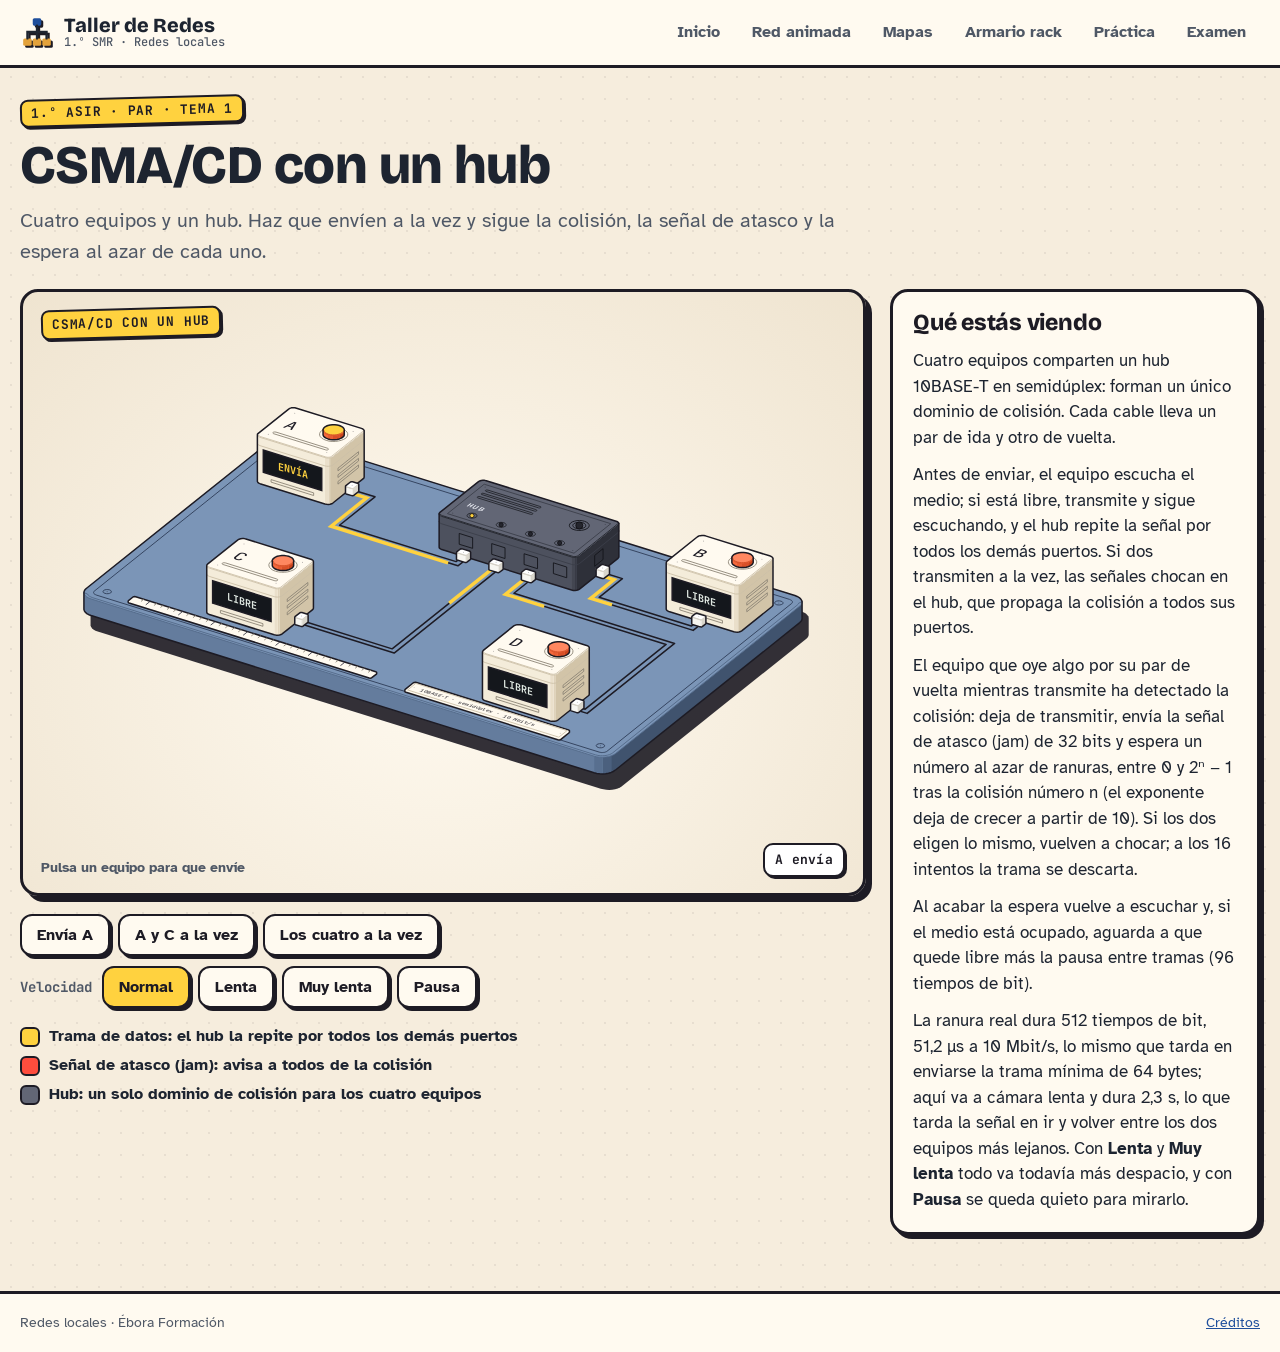
==== commit 18c8a969: "CSMA/CD con un hub: velocidad de la animación y pausa - Tres velocidades (normal, lenta y muy lenta)" ====
--- a/figuras/csma-cd.html
+++ b/figuras/csma-cd.html
@@ -124,6 +124,7 @@
 .cs-screen{fill:#14171c;stroke:#1d1b24;stroke-width:1.5px}
 .cs-text{font-family:var(--anatomy-mono);font-weight:700;fill:#dfe7e1;letter-spacing:.02em}
 .cs-led,.cs-col{fill:#25262e;stroke:#0e0e12;stroke-width:.8px}
+.cs-rotulo{align-self:center;font:700 14px var(--f-mono);color:var(--tinta-2);margin-right:2px}
 .cs-led[data-on]{fill:#ffd23f}
 .cs-col[data-on]{fill:#ff4d3d}
 .cs-rotulo{--anatomy-mid:#e4e6ee}
@@ -162,7 +163,8 @@
         <h1>CSMA/CD con un hub</h1>
         <p class="lead">Cuatro equipos y un hub. Haz que envíen a la vez y sigue la colisión, la señal de atasco y la espera al azar de cada uno.</p>
       </div>
-      <figure class="iso-figure"><div class="iso-plate"><div class="iso-plate-corners" aria-hidden="true"><span class="iso-plate-corner" data-corner="fig">Fig 2</span><span class="iso-plate-corner" data-corner="title">CSMA/CD con un hub</span><span class="iso-plate-corner" data-corner="hint">Pulsa un equipo para que envíe</span><span class="iso-plate-corner" data-corner="readout" data-readout>medio libre</span></div><div class="iso-stage" tabindex="0" role="group" aria-label="CSMA/CD: pulsa un equipo o las teclas A, B, C y D para que envíe; la barra espaciadora hace que A y C envíen a la vez"><svg xmlns="http://www.w3.org/2000/svg" class="iso-svg" viewBox="0 0 720 430" role="img" aria-label="Banco de prácticas con un hub 10BASE-T y cuatro equipos, A, B, C y D, cada uno unido al hub por un cable con un par de ida y otro de vuelta. Las tramas viajan por los cables; cuando dos equipos envían a la vez, el hub enciende el piloto de colisión y manda una señal de atasco a todos, y cada equipo espera un número al azar de ranuras antes de reintentar."><g class="m-pizarra"><path class="iso-halo" d="M35.2 223.5L35.4 222.1L36.1 220.8L37.3 219.6L204.2 86L205.9 85L207.9 84.1L210.3 83.4L212.9 83L215.6 82.8L218.3 82.9L220.9 83.2L223.3 83.8L678.3 226L680.4 226.8L682.2 227.8L683.5 229L684.4 230.3L684.8 231.6L684.8 246.6L684.6 248L683.9 249.3L682.7 250.5L515.8 384L514.1 385.1L512.1 386L509.7 386.7L507.1 387.1L504.4 387.3L501.7 387.2L499.1 386.8L496.7 386.2L41.7 244.1L39.6 243.3L37.8 242.3L36.5 241.1L35.6 239.8L35.2 238.4Z"/><g class="m-grafito"><g class="iso-solid"><path class="iso-fill" d="M211.6 118.3L212.2 117L213.4 115.8L215.1 114.7L217.2 113.9L219.7 113.3L222.3 113L225 113L227.7 113.3L230.1 113.8L232.2 114.7L233.9 115.7L235.1 117L235.7 118.3L235.7 119.6L235.7 122L235.1 123.4L234 124.6L232.3 125.7L230.2 126.5L227.7 127.1L225.1 127.4L222.4 127.4L219.7 127.1L217.3 126.5L215.1 125.7L213.4 124.6L212.3 123.4L211.7 122.1L211.6 120.7Z"/><path class="iso-shade" data-shade="0" d="M234 124.6L232.3 125.7L232.3 123.3L234 122.2ZM232.3 125.7L230.2 126.5L230.2 124.1L232.3 123.3ZM235.7 122L235.1 123.4L235.1 121L235.7 119.6ZM235.1 123.4L234 124.6L234 122.2L235.1 121Z"/><path class="iso-shade" data-shade="1" d="M230.2 126.5L227.7 127.1L227.7 124.7L230.2 124.1ZM227.7 127.1L225.1 127.4L225.1 125L227.7 124.7ZM225.1 127.4L222.4 127.4L222.4 125L225.1 125Z"/><path class="iso-shade" data-shade="2" d="M222.4 127.4L219.7 127.1L219.7 124.7L222.4 125ZM219.7 127.1L217.3 126.5L217.3 124.1L219.7 124.7Z"/><path class="iso-shade" data-shade="3" d="M217.3 126.5L215.1 125.7L215.1 123.3L217.3 124.1ZM215.1 125.7L213.4 124.6L213.4 122.2L215.1 123.3ZM213.4 124.6L212.3 123.4L212.3 121L213.4 122.2ZM212.3 123.4L211.7 122.1L211.7 119.7L212.3 121ZM211.7 122.1L211.6 120.7L211.6 118.3L211.7 119.7Z"/><path class="iso-top" d="M234 122.2L232.3 123.3L230.2 124.1L227.7 124.7L225.1 125L222.4 125L219.7 124.7L217.3 124.1L215.1 123.3L213.4 122.2L212.3 121L211.7 119.7L211.6 118.3L212.2 117L213.4 115.8L215.1 114.7L217.2 113.9L219.7 113.3L222.3 113L225 113L227.7 113.3L230.1 113.8L232.2 114.7L233.9 115.7L235.1 117L235.7 118.3L235.7 119.6L235.1 121Z"/><path class="iso-line iso-crease" data-tone="faint" d="M235.7 119.6L235.1 121L234 122.2L232.3 123.3L230.2 124.1L227.7 124.7L225.1 125L222.4 125L219.7 124.7L217.3 124.1L215.1 123.3L213.4 122.2L212.3 121L211.7 119.7L211.6 118.3"/><path class="iso-line iso-edge" data-tone="hi" d="M211.6 118.3L212.2 117L213.4 115.8L215.1 114.7L217.2 113.9L219.7 113.3L222.3 113L225 113L227.7 113.3L230.1 113.8L232.2 114.7L233.9 115.7L235.1 117L235.7 118.3L235.7 119.6M235.7 122L235.1 123.4L234 124.6L232.3 125.7L230.2 126.5L227.7 127.1L225.1 127.4L222.4 127.4L219.7 127.1L217.3 126.5L215.1 125.7L213.4 124.6L212.3 123.4L211.7 122.1L211.6 120.7M211.6 118.3L211.6 120.7M235.7 119.6L235.7 122"/></g><g class="iso-solid"><path class="iso-fill" d="M214.4 113.4L214.9 112.4L215.8 111.4L217.1 110.6L218.7 109.9L220.6 109.5L222.6 109.2L224.7 109.2L226.7 109.5L228.6 109.9L230.3 110.6L231.6 111.4L232.5 112.3L233 113.3L233 114.4L233 119.5L232.5 120.5L231.6 121.5L230.3 122.3L228.7 122.9L226.8 123.4L224.8 123.6L222.7 123.6L220.6 123.4L218.7 122.9L217.1 122.3L215.8 121.5L214.9 120.5L214.4 119.5L214.4 118.5Z"/><path class="iso-shade" data-shade="0" d="M231.6 121.5L230.3 122.3L230.3 117.2L231.6 116.4ZM230.3 122.3L228.7 122.9L228.7 117.8L230.3 117.2ZM233 119.5L232.5 120.5L232.5 115.4L233 114.4ZM232.5 120.5L231.6 121.5L231.6 116.4L232.5 115.4Z"/><path class="iso-shade" data-shade="1" d="M228.7 122.9L226.8 123.4L226.8 118.3L228.7 117.8ZM226.8 123.4L224.8 123.6L224.8 118.5L226.8 118.3ZM224.8 123.6L222.7 123.6L222.7 118.5L224.8 118.5Z"/><path class="iso-shade" data-shade="2" d="M222.7 123.6L220.6 123.4L220.6 118.3L222.7 118.5ZM220.6 123.4L218.7 122.9L218.7 117.8L220.6 118.3Z"/><path class="iso-shade" data-shade="3" d="M218.7 122.9L217.1 122.3L217.1 117.2L218.7 117.8ZM217.1 122.3L215.8 121.5L215.8 116.4L217.1 117.2ZM215.8 121.5L214.9 120.5L214.9 115.4L215.8 116.4ZM214.9 120.5L214.4 119.5L214.4 114.4L214.9 115.4ZM214.4 119.5L214.4 118.5L214.4 113.4L214.4 114.4Z"/><path class="iso-top" d="M231.6 116.4L230.3 117.2L228.7 117.8L226.8 118.3L224.8 118.5L222.7 118.5L220.6 118.3L218.7 117.8L217.1 117.2L215.8 116.4L214.9 115.4L214.4 114.4L214.4 113.4L214.9 112.4L215.8 111.4L217.1 110.6L218.7 109.9L220.6 109.5L222.6 109.2L224.7 109.2L226.7 109.5L228.6 109.9L230.3 110.6L231.6 111.4L232.5 112.3L233 113.3L233 114.4L232.5 115.4Z"/><path class="iso-line iso-crease" data-tone="faint" d="M233 114.4L232.5 115.4L231.6 116.4L230.3 117.2L228.7 117.8L226.8 118.3L224.8 118.5L222.7 118.5L220.6 118.3L218.7 117.8L217.1 117.2L215.8 116.4L214.9 115.4L214.4 114.4L214.4 113.4"/><path class="iso-line iso-edge" data-tone="hi" d="M214.4 113.4L214.9 112.4L215.8 111.4L217.1 110.6L218.7 109.9L220.6 109.5L222.6 109.2L224.7 109.2L226.7 109.5L228.6 109.9L230.3 110.6L231.6 111.4L232.5 112.3L233 113.3L233 114.4M233 119.5L232.5 120.5L231.6 121.5L230.3 122.3L228.7 122.9L226.8 123.4L224.8 123.6L222.7 123.6L220.6 123.4L218.7 122.9L217.1 122.3L215.8 121.5L214.9 120.5L214.4 119.5L214.4 118.5M214.4 113.4L214.4 118.5M233 114.4L233 119.5"/></g></g><g class="m-grafito"><g class="iso-solid"><path class="iso-fill" d="M70.4 231.3L71 230L72.2 228.8L73.9 227.7L76 226.9L78.4 226.3L81.1 226L83.8 226L86.4 226.3L88.9 226.8L91 227.7L92.7 228.7L93.9 230L94.5 231.3L94.5 232.6L94.5 235L93.9 236.4L92.7 237.6L91 238.7L88.9 239.5L86.5 240.1L83.8 240.4L81.1 240.4L78.5 240.1L76 239.5L73.9 238.7L72.2 237.6L71 236.4L70.4 235.1L70.4 233.7Z"/><path class="iso-shade" data-shade="0" d="M92.7 237.6L91 238.7L91 236.3L92.7 235.2ZM91 238.7L88.9 239.5L88.9 237.1L91 236.3ZM94.5 235L93.9 236.4L93.9 234L94.5 232.6ZM93.9 236.4L92.7 237.6L92.7 235.2L93.9 234Z"/><path class="iso-shade" data-shade="1" d="M88.9 239.5L86.5 240.1L86.5 237.7L88.9 237.1ZM86.5 240.1L83.8 240.4L83.8 238L86.5 237.7ZM83.8 240.4L81.1 240.4L81.1 238L83.8 238Z"/><path class="iso-shade" data-shade="2" d="M81.1 240.4L78.5 240.1L78.5 237.7L81.1 238ZM78.5 240.1L76 239.5L76 237.1L78.5 237.7Z"/><path class="iso-shade" data-shade="3" d="M76 239.5L73.9 238.7L73.9 236.3L76 237.1ZM73.9 238.7L72.2 237.6L72.2 235.2L73.9 236.3ZM72.2 237.6L71 236.4L71 234L72.2 235.2ZM71 236.4L70.4 235.1L70.4 232.7L71 234ZM70.4 235.1L70.4 233.7L70.4 231.3L70.4 232.7Z"/><path class="iso-top" d="M92.7 235.2L91 236.3L88.9 237.1L86.5 237.7L83.8 238L81.1 238L78.5 237.7L76 237.1L73.9 236.3L72.2 235.2L71 234L70.4 232.7L70.4 231.3L71 230L72.2 228.8L73.9 227.7L76 226.9L78.4 226.3L81.1 226L83.8 226L86.4 226.3L88.9 226.8L91 227.7L92.7 228.7L93.9 230L94.5 231.3L94.5 232.6L93.9 234Z"/><path class="iso-line iso-crease" data-tone="faint" d="M94.5 232.6L93.9 234L92.7 235.2L91 236.3L88.9 237.1L86.5 237.7L83.8 238L81.1 238L78.5 237.7L76 237.1L73.9 236.3L72.2 235.2L71 234L70.4 232.7L70.4 231.3"/><path class="iso-line iso-edge" data-tone="hi" d="M70.4 231.3L71 230L72.2 228.8L73.9 227.7L76 226.9L78.4 226.3L81.1 226L83.8 226L86.4 226.3L88.9 226.8L91 227.7L92.7 228.7L93.9 230L94.5 231.3L94.5 232.6M94.5 235L93.9 236.4L92.7 237.6L91 238.7L88.9 239.5L86.5 240.1L83.8 240.4L81.1 240.4L78.5 240.1L76 239.5L73.9 238.7L72.2 237.6L71 236.4L70.4 235.1L70.4 233.7M70.4 231.3L70.4 233.7M94.5 232.6L94.5 235"/></g><g class="iso-solid"><path class="iso-fill" d="M73.2 226.4L73.6 225.4L74.5 224.4L75.8 223.6L77.5 222.9L79.4 222.5L81.4 222.2L83.5 222.2L85.5 222.5L87.4 222.9L89.1 223.6L90.4 224.4L91.3 225.3L91.7 226.4L91.7 227.4L91.7 232.5L91.3 233.5L90.4 234.5L89.1 235.3L87.5 235.9L85.6 236.4L83.5 236.6L81.4 236.6L79.4 236.4L77.5 235.9L75.9 235.3L74.6 234.5L73.6 233.5L73.2 232.5L73.2 231.5Z"/><path class="iso-shade" data-shade="0" d="M90.4 234.5L89.1 235.3L89.1 230.2L90.4 229.4ZM89.1 235.3L87.5 235.9L87.5 230.8L89.1 230.2ZM91.7 232.5L91.3 233.5L91.3 228.4L91.7 227.4ZM91.3 233.5L90.4 234.5L90.4 229.4L91.3 228.4Z"/><path class="iso-shade" data-shade="1" d="M87.5 235.9L85.6 236.4L85.6 231.3L87.5 230.8ZM85.6 236.4L83.5 236.6L83.5 231.5L85.6 231.3ZM83.5 236.6L81.4 236.6L81.4 231.5L83.5 231.5Z"/><path class="iso-shade" data-shade="2" d="M81.4 236.6L79.4 236.4L79.4 231.3L81.4 231.5ZM79.4 236.4L77.5 235.9L77.5 230.8L79.4 231.3Z"/><path class="iso-shade" data-shade="3" d="M77.5 235.9L75.9 235.3L75.9 230.2L77.5 230.8ZM75.9 235.3L74.6 234.5L74.6 229.4L75.9 230.2ZM74.6 234.5L73.6 233.5L73.6 228.4L74.6 229.4ZM73.6 233.5L73.2 232.5L73.2 227.4L73.6 228.4ZM73.2 232.5L73.2 231.5L73.2 226.4L73.2 227.4Z"/><path class="iso-top" d="M90.4 229.4L89.1 230.2L87.5 230.8L85.6 231.3L83.5 231.5L81.4 231.5L79.4 231.3L77.5 230.8L75.9 230.2L74.6 229.4L73.6 228.4L73.2 227.4L73.2 226.4L73.6 225.4L74.5 224.4L75.8 223.6L77.5 222.9L79.4 222.5L81.4 222.2L83.5 222.2L85.5 222.5L87.4 222.9L89.1 223.6L90.4 224.4L91.3 225.3L91.7 226.4L91.7 227.4L91.3 228.4Z"/><path class="iso-line iso-crease" data-tone="faint" d="M91.7 227.4L91.3 228.4L90.4 229.4L89.1 230.2L87.5 230.8L85.6 231.3L83.5 231.5L81.4 231.5L79.4 231.3L77.5 230.8L75.9 230.2L74.6 229.4L73.6 228.4L73.2 227.4L73.2 226.4"/><path class="iso-line iso-edge" data-tone="hi" d="M73.2 226.4L73.6 225.4L74.5 224.4L75.8 223.6L77.5 222.9L79.4 222.5L81.4 222.2L83.5 222.2L85.5 222.5L87.4 222.9L89.1 223.6L90.4 224.4L91.3 225.3L91.7 226.4L91.7 227.4M91.7 232.5L91.3 233.5L90.4 234.5L89.1 235.3L87.5 235.9L85.6 236.4L83.5 236.6L81.4 236.6L79.4 236.4L77.5 235.9L75.9 235.3L74.6 234.5L73.6 233.5L73.2 232.5L73.2 231.5M73.2 226.4L73.2 231.5M91.7 227.4L91.7 232.5"/></g></g><g class="m-grafito"><g class="iso-solid"><path class="iso-fill" d="M625.5 247.6L626.1 246.3L627.3 245.1L629 244L631.1 243.2L633.5 242.6L636.2 242.3L638.9 242.3L641.5 242.6L644 243.1L646.1 244L647.8 245L649 246.3L649.6 247.6L649.6 248.9L649.6 251.3L649 252.7L647.8 253.9L646.1 255L644 255.8L641.6 256.4L638.9 256.7L636.2 256.7L633.6 256.4L631.1 255.8L629 255L627.3 253.9L626.1 252.7L625.5 251.4L625.5 250Z"/><path class="iso-shade" data-shade="0" d="M647.8 253.9L646.1 255L646.1 252.6L647.8 251.5ZM646.1 255L644 255.8L644 253.4L646.1 252.6ZM649.6 251.3L649 252.7L649 250.3L649.6 248.9ZM649 252.7L647.8 253.9L647.8 251.5L649 250.3Z"/><path class="iso-shade" data-shade="1" d="M644 255.8L641.6 256.4L641.6 254L644 253.4ZM641.6 256.4L638.9 256.7L638.9 254.3L641.6 254ZM638.9 256.7L636.2 256.7L636.2 254.3L638.9 254.3Z"/><path class="iso-shade" data-shade="2" d="M636.2 256.7L633.6 256.4L633.6 254L636.2 254.3ZM633.6 256.4L631.1 255.8L631.1 253.4L633.6 254Z"/><path class="iso-shade" data-shade="3" d="M631.1 255.8L629 255L629 252.6L631.1 253.4ZM629 255L627.3 253.9L627.3 251.5L629 252.6ZM627.3 253.9L626.1 252.7L626.1 250.3L627.3 251.5ZM626.1 252.7L625.5 251.4L625.5 249L626.1 250.3ZM625.5 251.4L625.5 250L625.5 247.6L625.5 249Z"/><path class="iso-top" d="M647.8 251.5L646.1 252.6L644 253.4L641.6 254L638.9 254.3L636.2 254.3L633.6 254L631.1 253.4L629 252.6L627.3 251.5L626.1 250.3L625.5 249L625.5 247.6L626.1 246.3L627.3 245.1L629 244L631.1 243.2L633.5 242.6L636.2 242.3L638.9 242.3L641.5 242.6L644 243.1L646.1 244L647.8 245L649 246.3L649.6 247.6L649.6 248.9L649 250.3Z"/><path class="iso-line iso-crease" data-tone="faint" d="M649.6 248.9L649 250.3L647.8 251.5L646.1 252.6L644 253.4L641.6 254L638.9 254.3L636.2 254.3L633.6 254L631.1 253.4L629 252.6L627.3 251.5L626.1 250.3L625.5 249L625.5 247.6"/><path class="iso-line iso-edge" data-tone="hi" d="M625.5 247.6L626.1 246.3L627.3 245.1L629 244L631.1 243.2L633.5 242.6L636.2 242.3L638.9 242.3L641.5 242.6L644 243.1L646.1 244L647.8 245L649 246.3L649.6 247.6L649.6 248.9M649.6 251.3L649 252.7L647.8 253.9L646.1 255L644 255.8L641.6 256.4L638.9 256.7L636.2 256.7L633.6 256.4L631.1 255.8L629 255L627.3 253.9L626.1 252.7L625.5 251.4L625.5 250M625.5 247.6L625.5 250M649.6 248.9L649.6 251.3"/></g><g class="iso-solid"><path class="iso-fill" d="M628.3 242.7L628.7 241.7L629.6 240.7L630.9 239.9L632.5 239.2L634.4 238.8L636.5 238.5L638.6 238.5L640.6 238.8L642.5 239.2L644.1 239.9L645.4 240.7L646.4 241.6L646.8 242.7L646.8 243.7L646.8 248.8L646.4 249.8L645.5 250.8L644.2 251.6L642.5 252.2L640.6 252.7L638.6 252.9L636.5 252.9L634.5 252.7L632.6 252.2L630.9 251.6L629.6 250.8L628.7 249.8L628.3 248.8L628.3 247.8Z"/><path class="iso-shade" data-shade="0" d="M645.5 250.8L644.2 251.6L644.2 246.5L645.5 245.7ZM644.2 251.6L642.5 252.2L642.5 247.1L644.2 246.5ZM646.8 248.8L646.4 249.8L646.4 244.7L646.8 243.7ZM646.4 249.8L645.5 250.8L645.5 245.7L646.4 244.7Z"/><path class="iso-shade" data-shade="1" d="M642.5 252.2L640.6 252.7L640.6 247.6L642.5 247.1ZM640.6 252.7L638.6 252.9L638.6 247.8L640.6 247.6ZM638.6 252.9L636.5 252.9L636.5 247.8L638.6 247.8Z"/><path class="iso-shade" data-shade="2" d="M636.5 252.9L634.5 252.7L634.5 247.6L636.5 247.8ZM634.5 252.7L632.6 252.2L632.6 247.1L634.5 247.6Z"/><path class="iso-shade" data-shade="3" d="M632.6 252.2L630.9 251.6L630.9 246.5L632.6 247.1ZM630.9 251.6L629.6 250.8L629.6 245.7L630.9 246.5ZM629.6 250.8L628.7 249.8L628.7 244.7L629.6 245.7ZM628.7 249.8L628.3 248.8L628.3 243.7L628.7 244.7ZM628.3 248.8L628.3 247.8L628.3 242.7L628.3 243.7Z"/><path class="iso-top" d="M645.5 245.7L644.2 246.5L642.5 247.1L640.6 247.6L638.6 247.8L636.5 247.8L634.5 247.6L632.6 247.1L630.9 246.5L629.6 245.7L628.7 244.7L628.3 243.7L628.3 242.7L628.7 241.7L629.6 240.7L630.9 239.9L632.5 239.2L634.4 238.8L636.5 238.5L638.6 238.5L640.6 238.8L642.5 239.2L644.1 239.9L645.4 240.7L646.4 241.6L646.8 242.7L646.8 243.7L646.4 244.7Z"/><path class="iso-line iso-crease" data-tone="faint" d="M646.8 243.7L646.4 244.7L645.5 245.7L644.2 246.5L642.5 247.1L640.6 247.6L638.6 247.8L636.5 247.8L634.5 247.6L632.6 247.1L630.9 246.5L629.6 245.7L628.7 244.7L628.3 243.7L628.3 242.7"/><path class="iso-line iso-edge" data-tone="hi" d="M628.3 242.7L628.7 241.7L629.6 240.7L630.9 239.9L632.5 239.2L634.4 238.8L636.5 238.5L638.6 238.5L640.6 238.8L642.5 239.2L644.1 239.9L645.4 240.7L646.4 241.6L646.8 242.7L646.8 243.7M646.8 248.8L646.4 249.8L645.5 250.8L644.2 251.6L642.5 252.2L640.6 252.7L638.6 252.9L636.5 252.9L634.5 252.7L632.6 252.2L630.9 251.6L629.6 250.8L628.7 249.8L628.3 248.8L628.3 247.8M628.3 242.7L628.3 247.8M646.8 243.7L646.8 248.8"/></g></g><g class="m-grafito"><g class="iso-solid"><path class="iso-fill" d="M484.3 360.6L484.9 359.3L486 358.1L487.7 357L489.8 356.2L492.3 355.6L494.9 355.3L497.6 355.3L500.3 355.6L502.7 356.1L504.9 357L506.6 358L507.7 359.3L508.3 360.6L508.4 361.9L508.4 364.3L507.8 365.7L506.6 366.9L504.9 368L502.8 368.8L500.3 369.4L497.7 369.7L495 369.7L492.3 369.4L489.9 368.8L487.8 368L486.1 366.9L484.9 365.7L484.3 364.4L484.3 363Z"/><path class="iso-shade" data-shade="0" d="M506.6 366.9L504.9 368L504.9 365.6L506.6 364.5ZM504.9 368L502.8 368.8L502.8 366.4L504.9 365.6ZM508.4 364.3L507.8 365.7L507.8 363.3L508.4 361.9ZM507.8 365.7L506.6 366.9L506.6 364.5L507.8 363.3Z"/><path class="iso-shade" data-shade="1" d="M502.8 368.8L500.3 369.4L500.3 367L502.8 366.4ZM500.3 369.4L497.7 369.7L497.7 367.3L500.3 367ZM497.7 369.7L495 369.7L495 367.3L497.7 367.3Z"/><path class="iso-shade" data-shade="2" d="M495 369.7L492.3 369.4L492.3 367L495 367.3ZM492.3 369.4L489.9 368.8L489.9 366.4L492.3 367Z"/><path class="iso-shade" data-shade="3" d="M489.9 368.8L487.8 368L487.8 365.6L489.9 366.4ZM487.8 368L486.1 366.9L486.1 364.5L487.8 365.6ZM486.1 366.9L484.9 365.7L484.9 363.3L486.1 364.5ZM484.9 365.7L484.3 364.4L484.3 362L484.9 363.3ZM484.3 364.4L484.3 363L484.3 360.6L484.3 362Z"/><path class="iso-top" d="M506.6 364.5L504.9 365.6L502.8 366.4L500.3 367L497.7 367.3L495 367.3L492.3 367L489.9 366.4L487.8 365.6L486.1 364.5L484.9 363.3L484.3 362L484.3 360.6L484.9 359.3L486 358.1L487.7 357L489.8 356.2L492.3 355.6L494.9 355.3L497.6 355.3L500.3 355.6L502.7 356.1L504.9 357L506.6 358L507.7 359.3L508.3 360.6L508.4 361.9L507.8 363.3Z"/><path class="iso-line iso-crease" data-tone="faint" d="M508.4 361.9L507.8 363.3L506.6 364.5L504.9 365.6L502.8 366.4L500.3 367L497.7 367.3L495 367.3L492.3 367L489.9 366.4L487.8 365.6L486.1 364.5L484.9 363.3L484.3 362L484.3 360.6"/><path class="iso-line iso-edge" data-tone="hi" d="M484.3 360.6L484.9 359.3L486 358.1L487.7 357L489.8 356.2L492.3 355.6L494.9 355.3L497.6 355.3L500.3 355.6L502.7 356.1L504.9 357L506.6 358L507.7 359.3L508.3 360.6L508.4 361.9M508.4 364.3L507.8 365.7L506.6 366.9L504.9 368L502.8 368.8L500.3 369.4L497.7 369.7L495 369.7L492.3 369.4L489.9 368.8L487.8 368L486.1 366.9L484.9 365.7L484.3 364.4L484.3 363M484.3 360.6L484.3 363M508.4 361.9L508.4 364.3"/></g><g class="iso-solid"><path class="iso-fill" d="M487 355.7L487.5 354.7L488.4 353.7L489.7 352.9L491.3 352.2L493.2 351.8L495.2 351.5L497.3 351.5L499.4 351.8L501.3 352.2L502.9 352.9L504.2 353.7L505.1 354.6L505.6 355.7L505.6 356.7L505.6 361.8L505.1 362.8L504.2 363.8L502.9 364.6L501.3 365.2L499.4 365.7L497.4 365.9L495.3 365.9L493.3 365.7L491.4 365.2L489.7 364.6L488.4 363.8L487.5 362.8L487 361.8L487 360.8Z"/><path class="iso-shade" data-shade="0" d="M504.2 363.8L502.9 364.6L502.9 359.5L504.2 358.7ZM502.9 364.6L501.3 365.2L501.3 360.1L502.9 359.5ZM505.6 361.8L505.1 362.8L505.1 357.7L505.6 356.7ZM505.1 362.8L504.2 363.8L504.2 358.7L505.1 357.7Z"/><path class="iso-shade" data-shade="1" d="M501.3 365.2L499.4 365.7L499.4 360.6L501.3 360.1ZM499.4 365.7L497.4 365.9L497.4 360.8L499.4 360.6ZM497.4 365.9L495.3 365.9L495.3 360.8L497.4 360.8Z"/><path class="iso-shade" data-shade="2" d="M495.3 365.9L493.3 365.7L493.3 360.6L495.3 360.8ZM493.3 365.7L491.4 365.2L491.4 360.2L493.3 360.6Z"/><path class="iso-shade" data-shade="3" d="M491.4 365.2L489.7 364.6L489.7 359.5L491.4 360.2ZM489.7 364.6L488.4 363.8L488.4 358.7L489.7 359.5ZM488.4 363.8L487.5 362.8L487.5 357.7L488.4 358.7ZM487.5 362.8L487 361.8L487 356.7L487.5 357.7ZM487 361.8L487 360.8L487 355.7L487 356.7Z"/><path class="iso-top" d="M504.2 358.7L502.9 359.5L501.3 360.1L499.4 360.6L497.4 360.8L495.3 360.8L493.3 360.6L491.4 360.2L489.7 359.5L488.4 358.7L487.5 357.7L487 356.7L487 355.7L487.5 354.7L488.4 353.7L489.7 352.9L491.3 352.2L493.2 351.8L495.2 351.5L497.3 351.5L499.4 351.8L501.3 352.2L502.9 352.9L504.2 353.7L505.1 354.6L505.6 355.7L505.6 356.7L505.1 357.7Z"/><path class="iso-line iso-crease" data-tone="faint" d="M505.6 356.7L505.1 357.7L504.2 358.7L502.9 359.5L501.3 360.1L499.4 360.6L497.4 360.8L495.3 360.8L493.3 360.6L491.4 360.2L489.7 359.5L488.4 358.7L487.5 357.7L487 356.7L487 355.7"/><path class="iso-line iso-edge" data-tone="hi" d="M487 355.7L487.5 354.7L488.4 353.7L489.7 352.9L491.3 352.2L493.2 351.8L495.2 351.5L497.3 351.5L499.4 351.8L501.3 352.2L502.9 352.9L504.2 353.7L505.1 354.6L505.6 355.7L505.6 356.7M505.6 361.8L505.1 362.8L504.2 363.8L502.9 364.6L501.3 365.2L499.4 365.7L497.4 365.9L495.3 365.9L493.3 365.7L491.4 365.2L489.7 364.6L488.4 363.8L487.5 362.8L487 361.8L487 360.8M487 355.7L487 360.8M505.6 356.7L505.6 361.8"/></g></g><g class="iso-solid"><path class="iso-fill" d="M35.2 216L35.4 214.6L36.1 213.3L37.3 212.1L204.2 78.5L205.9 77.5L207.9 76.6L210.3 75.9L212.9 75.5L215.6 75.3L218.3 75.4L220.9 75.7L223.3 76.3L678.3 218.5L680.4 219.3L682.2 220.3L683.5 221.5L684.4 222.8L684.8 224.1L684.8 239.1L684.6 240.5L683.9 241.8L682.7 243L515.8 376.5L514.1 377.6L512.1 378.5L509.7 379.2L507.1 379.6L504.4 379.8L501.7 379.7L499.1 379.4L496.7 378.8L41.7 236.6L39.6 235.8L37.8 234.8L36.5 233.6L35.6 232.3L35.2 231Z"/><path class="iso-shade" data-shade="0" d="M684.8 239.1L684.6 240.5L684.6 225.5L684.8 224.1ZM684.6 240.5L683.9 241.8L683.9 226.8L684.6 225.5ZM683.9 241.8L682.7 243L682.7 228L683.9 226.8ZM682.7 243L515.8 376.5L515.8 361.6L682.7 228ZM515.8 376.5L514.1 377.6L514.1 362.6L515.8 361.6ZM514.1 377.6L512.1 378.5L512.1 363.5L514.1 362.6Z"/><path class="iso-shade" data-shade="1" d="M512.1 378.5L509.7 379.2L509.7 364.2L512.1 363.5ZM509.7 379.2L507.1 379.6L507.1 364.6L509.7 364.2ZM507.1 379.6L504.4 379.8L504.4 364.8L507.1 364.6Z"/><path class="iso-shade" data-shade="2" d="M504.4 379.8L501.7 379.7L501.7 364.7L504.4 364.8ZM501.7 379.7L499.1 379.4L499.1 364.4L501.7 364.7ZM499.1 379.4L496.7 378.8L496.7 363.8L499.1 364.4Z"/><path class="iso-shade" data-shade="3" d="M496.7 378.8L41.7 236.6L41.7 221.6L496.7 363.8ZM41.7 236.6L39.6 235.8L39.6 220.8L41.7 221.6ZM39.6 235.8L37.8 234.8L37.8 219.8L39.6 220.8ZM37.8 234.8L36.5 233.6L36.5 218.6L37.8 219.8ZM36.5 233.6L35.6 232.3L35.6 217.3L36.5 218.6ZM35.6 232.3L35.2 231L35.2 216L35.6 217.3Z"/><path class="iso-top" d="M678.3 218.5L680.4 219.3L682.2 220.3L683.5 221.5L684.4 222.8L684.8 224.1L684.6 225.5L683.9 226.8L682.7 228L515.8 361.6L514.1 362.6L512.1 363.5L509.7 364.2L507.1 364.6L504.4 364.8L501.7 364.7L499.1 364.4L496.7 363.8L41.7 221.6L39.6 220.8L37.8 219.8L36.5 218.6L35.6 217.3L35.2 216L35.4 214.6L36.1 213.3L37.3 212.1L204.2 78.5L205.9 77.5L207.9 76.6L210.3 75.9L212.9 75.5L215.6 75.3L218.3 75.4L220.9 75.7L223.3 76.3Z"/><path class="iso-line iso-crease" data-tone="faint" d="M684.8 224.1L684.6 225.5L683.9 226.8L682.7 228L515.8 361.6L514.1 362.6L512.1 363.5L509.7 364.2L507.1 364.6L504.4 364.8L501.7 364.7L499.1 364.4L496.7 363.8L41.7 221.6L39.6 220.8L37.8 219.8L36.5 218.6L35.6 217.3L35.2 216"/><path class="iso-line iso-bevel" data-tone="faint" d="M684.8 224.1L681.8 225.3L681.3 226.3L680.2 227.3L513.5 360.8L512.1 361.7L510.5 362.4L508.6 362.9L506.5 363.3L504.4 363.4L502.2 363.4L500.1 363.1L498 362.6L43.3 220.5L41.5 219.8L40.1 219L39 218L38.3 217L35.2 216"/><path class="iso-line iso-edge" data-tone="hi" d="M35.2 216L35.4 214.6L36.1 213.3L37.3 212.1L204.2 78.5L205.9 77.5L207.9 76.6L210.3 75.9L212.9 75.5L215.6 75.3L218.3 75.4L220.9 75.7L223.3 76.3L678.3 218.5L680.4 219.3L682.2 220.3L683.5 221.5L684.4 222.8L684.8 224.1M684.8 239.1L684.6 240.5L683.9 241.8L682.7 243L515.8 376.5L514.1 377.6L512.1 378.5L509.7 379.2L507.1 379.6L504.4 379.8L501.7 379.7L499.1 379.4L496.7 378.8L41.7 236.6L39.6 235.8L37.8 234.8L36.5 233.6L35.6 232.3L35.2 231M684.8 224.1L684.8 239.1M35.2 216L35.2 231"/></g><path class="iso-line" data-tone="lo" d="M673.7 222.1L674.5 222.5L675.1 222.8L675.7 223.3L676 223.8L676.1 224.3L676 224.8L675.8 225.3L675.3 225.7L508.4 359.3L507.8 359.7L507 360L506.2 360.3L505.2 360.4L504.2 360.5L503.2 360.5L502.2 360.3L501.3 360.1L46.3 218L45.5 217.6L44.9 217.3L44.3 216.8L44 216.3L43.9 215.8L44 215.3L44.2 214.8L44.7 214.4L211.6 80.8L212.2 80.4L213 80.1L213.8 79.8L214.8 79.7L215.8 79.6L216.8 79.6L217.8 79.8L218.7 80Z"/><path class="iso-line" data-tone="lo" d="M220.9 86.8L219.8 87.3L218.5 87.6L217 87.7L215.6 87.4L214.5 86.9L213.9 86.2L213.9 85.5L214.4 84.8L215.4 84.2L216.8 83.9L218.3 83.9L219.6 84.2L220.7 84.7L221.3 85.4L221.4 86.1ZM667 226.2L666 226.7L664.6 227L663.1 227L661.8 226.8L660.7 226.3L660.1 225.6L660 224.9L660.5 224.2L661.6 223.6L662.9 223.3L664.4 223.3L665.8 223.6L666.9 224.1L667.5 224.7L667.5 225.5ZM59.5 215.9L58.4 216.5L57.1 216.8L55.6 216.8L54.2 216.5L53.1 216L52.5 215.4L52.5 214.6L53 213.9L54 213.4L55.4 213.1L56.9 213.1L58.2 213.3L59.3 213.8L59.9 214.5L60 215.2ZM505.6 355.3L504.6 355.9L503.2 356.2L501.7 356.2L500.4 355.9L499.3 355.4L498.7 354.7L498.6 354L499.1 353.3L500.2 352.8L501.5 352.5L503 352.4L504.4 352.7L505.5 353.2L506.1 353.9L506.1 354.6Z"/><g class="iso-dots" data-tone="mid"><circle cx="217.6" cy="85.8" r="0.5"/><circle cx="663.8" cy="225.2" r="0.5"/><circle cx="56.2" cy="214.9" r="0.5"/><circle cx="502.4" cy="354.3" r="0.5"/></g><g class="m-crema"><g class="iso-solid"><path class="iso-fill" d="M75.2 223.5L75.5 223.1L79.6 219.8L80.3 219.5L81.1 219.4L82 219.5L299.2 287.4L299.8 287.7L300 288.2L300 289.1L299.8 289.5L295.6 292.8L295 293.1L294.1 293.2L293.2 293.1L76 225.2L75.4 224.9L75.2 224.4Z"/><path class="iso-shade" data-shade="0" d="M300 289.1L299.8 289.5L299.8 288.6L300 288.2ZM299.8 289.5L295.6 292.8L295.6 291.9L299.8 288.6ZM295.6 292.8L295 293.1L295 292.2L295.6 291.9Z"/><path class="iso-shade" data-shade="1" d="M295 293.1L294.1 293.2L294.1 292.3L295 292.2Z"/><path class="iso-shade" data-shade="2" d="M294.1 293.2L293.2 293.1L293.2 292.2L294.1 292.3Z"/><path class="iso-shade" data-shade="3" d="M293.2 293.1L76 225.2L76 224.3L293.2 292.2ZM76 225.2L75.4 224.9L75.4 224L76 224.3ZM75.4 224.9L75.2 224.4L75.2 223.5L75.4 224Z"/><path class="iso-top" d="M299.2 287.4L299.8 287.7L300 288.2L299.8 288.6L295.6 291.9L295 292.2L294.1 292.3L293.2 292.2L76 224.3L75.4 224L75.2 223.5L75.5 223.1L79.6 219.8L80.3 219.5L81.1 219.4L82 219.5Z"/><path class="iso-line iso-edge" data-tone="hi" d="M75.2 223.5L75.5 223.1L79.6 219.8L80.3 219.5L81.1 219.4L82 219.5L299.2 287.4L299.8 287.7L300 288.2M300 289.1L299.8 289.5L295.6 292.8L295 293.1L294.1 293.2L293.2 293.1L76 225.2L75.4 224.9L75.2 224.4M300 288.2L300 289.1M75.2 223.5L75.2 224.4"/></g><path class="iso-line" data-tone="lo" d="M89.1 222L87.1 223.6M100.9 225.7L98.8 227.3M106.7 227.5L104.7 229.1M112.6 229.3L110.6 231M118.5 231.2L116.4 232.8M130.2 234.8L128.2 236.5M136.1 236.7L134.1 238.3M141.9 238.5L139.9 240.1M147.8 240.3L145.8 242M159.6 244L157.5 245.6M165.4 245.9L163.4 247.5M171.3 247.7L169.3 249.3M177.2 249.5L175.1 251.1M188.9 253.2L186.9 254.8M194.8 255L192.8 256.6M200.6 256.9L198.6 258.5M206.5 258.7L204.5 260.3M218.3 262.4L216.2 264M224.1 264.2L222.1 265.8M230 266L228 267.6M235.9 267.9L233.9 269.5M247.6 271.5L245.6 273.1M253.5 273.4L251.5 275M259.4 275.2L257.3 276.8M265.2 277L263.2 278.6M277 280.7L274.9 282.3M282.8 282.5L280.8 284.1M288.7 284.4L286.7 286M294.6 286.2L292.6 287.8"/><path class="iso-line" data-tone="mid" d="M95 223.8L91.4 226.7M124.3 233L120.8 235.9M153.7 242.2L150.1 245M183 251.4L179.5 254.2M212.4 260.5L208.8 263.4M241.7 269.7L238.2 272.6M271.1 278.9L267.5 281.7"/></g><g class="m-crema"><g class="iso-solid"><path class="iso-fill" d="M325.5 303.9L325.8 303.4L333.2 297.4L334 297.1L335.1 296.9L336.1 297.1L473.5 340L474.2 340.4L474.4 340.9L474.4 342.1L474.1 342.6L466.7 348.6L465.9 348.9L464.9 349.1L463.8 348.9L326.5 306L325.7 305.6L325.5 305.1Z"/><path class="iso-shade" data-shade="0" d="M474.4 342.1L474.1 342.6L474.1 341.4L474.4 340.9ZM474.1 342.6L466.7 348.6L466.7 347.4L474.1 341.4ZM466.7 348.6L465.9 348.9L465.9 347.7L466.7 347.4Z"/><path class="iso-shade" data-shade="1" d="M465.9 348.9L464.9 349.1L464.9 347.9L465.9 347.7Z"/><path class="iso-shade" data-shade="2" d="M464.9 349.1L463.8 348.9L463.8 347.7L464.9 347.9Z"/><path class="iso-shade" data-shade="3" d="M463.8 348.9L326.5 306L326.5 304.8L463.8 347.7ZM326.5 306L325.7 305.6L325.7 304.4L326.5 304.8ZM325.7 305.6L325.5 305.1L325.5 303.9L325.7 304.4Z"/><path class="iso-top" d="M473.5 340L474.2 340.4L474.4 340.9L474.1 341.4L466.7 347.4L465.9 347.7L464.9 347.9L463.8 347.7L326.5 304.8L325.7 304.4L325.5 303.9L325.8 303.4L333.2 297.4L334 297.1L335.1 296.9L336.1 297.1Z"/><path class="iso-line iso-edge" data-tone="hi" d="M325.5 303.9L325.8 303.4L333.2 297.4L334 297.1L335.1 296.9L336.1 297.1L473.5 340L474.2 340.4L474.4 340.9M474.4 342.1L474.1 342.6L466.7 348.6L465.9 348.9L464.9 349.1L463.8 348.9L326.5 306L325.7 305.6L325.5 305.1M474.4 340.9L474.4 342.1M325.5 303.9L325.5 305.1"/></g><path class="iso-line" data-tone="faint" d="M471.9 340.9L464.8 346.6L328 303.9L335.1 298.2Z"/><text class="iso-face-text" data-tone="hi" transform="matrix(1.468 0.459 -0.917 0.734 338.554 304.59)" font-size="3.6" text-anchor="start">10BASE-T · semidúplex · 10 Mbit/s</text><g class="iso-dots" data-tone="mid"><circle cx="333.9" cy="301.8" r="0.4"/><circle cx="466" cy="343.1" r="0.4"/></g></g></g><path class="iso-line cs-cable" data-tone="hi" d="M272.7 124.4L290.9 130.1L258.8 155.8L373.5 191.6L383.3 183.9M378.6 182.4L371.8 187.8L266.4 154.9L298.5 129.2L275.6 122.1"/><path class="cs-sig" data-line="0" data-way="tx" d="M272.7 124.4L290.9 130.1L258.8 155.8L373.5 191.6L383.3 183.9" stroke-dasharray="0 99999"/><path class="cs-sig" data-line="0" data-way="tx" d="M272.7 124.4L290.9 130.1L258.8 155.8L373.5 191.6L383.3 183.9" stroke-dasharray="0 99999"/><path class="cs-sig" data-line="0" data-way="tx" d="M272.7 124.4L290.9 130.1L258.8 155.8L373.5 191.6L383.3 183.9" stroke-dasharray="0 99999"/><path class="cs-sig" data-line="0" data-way="rx" d="M378.6 182.4L371.8 187.8L266.4 154.9L298.5 129.2L275.6 122.1" stroke-dasharray="0 99999"/><path class="cs-sig" data-line="0" data-way="rx" d="M378.6 182.4L371.8 187.8L266.4 154.9L298.5 129.2L275.6 122.1" stroke-dasharray="0 99999"/><path class="cs-sig" data-line="0" data-way="rx" d="M378.6 182.4L371.8 187.8L266.4 154.9L298.5 129.2L275.6 122.1" stroke-dasharray="0 99999"/><path class="iso-line cs-cable" data-tone="hi" d="M591.4 240.7L584.6 246.1L501.2 220.1L522.3 203.2L502.3 197M499.4 199.3L514.7 204.1L493.6 221L586.3 250L596 242.2"/><path class="cs-sig" data-line="1" data-way="tx" d="M591.4 240.7L584.6 246.1L501.2 220.1L522.3 203.2L502.3 197" stroke-dasharray="0 99999"/><path class="cs-sig" data-line="1" data-way="tx" d="M591.4 240.7L584.6 246.1L501.2 220.1L522.3 203.2L502.3 197" stroke-dasharray="0 99999"/><path class="cs-sig" data-line="1" data-way="tx" d="M591.4 240.7L584.6 246.1L501.2 220.1L522.3 203.2L502.3 197" stroke-dasharray="0 99999"/><path class="cs-sig" data-line="1" data-way="rx" d="M499.4 199.3L514.7 204.1L493.6 221L586.3 250L596 242.2" stroke-dasharray="0 99999"/><path class="cs-sig" data-line="1" data-way="rx" d="M499.4 199.3L514.7 204.1L493.6 221L586.3 250L596 242.2" stroke-dasharray="0 99999"/><path class="cs-sig" data-line="1" data-way="rx" d="M499.4 199.3L514.7 204.1L493.6 221L586.3 250L596 242.2" stroke-dasharray="0 99999"/><path class="iso-line cs-cable" data-tone="hi" d="M226.8 242.7L315.8 270.5L412.6 193M407.9 191.6L314 266.7L229.8 240.4"/><path class="cs-sig" data-line="2" data-way="tx" d="M226.8 242.7L315.8 270.5L412.6 193" stroke-dasharray="0 99999"/><path class="cs-sig" data-line="2" data-way="tx" d="M226.8 242.7L315.8 270.5L412.6 193" stroke-dasharray="0 99999"/><path class="cs-sig" data-line="2" data-way="tx" d="M226.8 242.7L315.8 270.5L412.6 193" stroke-dasharray="0 99999"/><path class="cs-sig" data-line="2" data-way="rx" d="M407.9 191.6L314 266.7L229.8 240.4" stroke-dasharray="0 99999"/><path class="cs-sig" data-line="2" data-way="rx" d="M407.9 191.6L314 266.7L229.8 240.4" stroke-dasharray="0 99999"/><path class="cs-sig" data-line="2" data-way="rx" d="M407.9 191.6L314 266.7L229.8 240.4" stroke-dasharray="0 99999"/><path class="iso-line cs-cable" data-tone="hi" d="M476.3 320.7L490.4 325.1L569.5 261.8L424.2 216.4L442 202.2M437.3 200.7L416.5 217.3L561.8 262.7L488.6 321.3L479.3 318.3"/><path class="cs-sig" data-line="3" data-way="tx" d="M476.3 320.7L490.4 325.1L569.5 261.8L424.2 216.4L442 202.2" stroke-dasharray="0 99999"/><path class="cs-sig" data-line="3" data-way="tx" d="M476.3 320.7L490.4 325.1L569.5 261.8L424.2 216.4L442 202.2" stroke-dasharray="0 99999"/><path class="cs-sig" data-line="3" data-way="tx" d="M476.3 320.7L490.4 325.1L569.5 261.8L424.2 216.4L442 202.2" stroke-dasharray="0 99999"/><path class="cs-sig" data-line="3" data-way="rx" d="M437.3 200.7L416.5 217.3L561.8 262.7L488.6 321.3L479.3 318.3" stroke-dasharray="0 99999"/><path class="cs-sig" data-line="3" data-way="rx" d="M437.3 200.7L416.5 217.3L561.8 262.7L488.6 321.3L479.3 318.3" stroke-dasharray="0 99999"/><path class="cs-sig" data-line="3" data-way="rx" d="M437.3 200.7L416.5 217.3L561.8 262.7L488.6 321.3L479.3 318.3" stroke-dasharray="0 99999"/><g class="cs-stn m-crema" data-i="0" data-state="idle"><g class="iso-solid"><path class="iso-fill" d="M192.1 73.4L192.2 72.5L192.9 71.8L220.4 49.8L221.4 49.2L222.8 48.7L224.4 48.6L226 48.6L227.5 49L286.2 67.3L287.5 67.8L288.3 68.5L288.7 69.3L288.7 111.3L288.5 112.1L287.9 112.8L260.4 134.8L259.3 135.5L257.9 135.9L256.3 136.1L254.7 136L253.2 135.7L194.5 117.3L193.3 116.8L192.5 116.1L192.1 115.3Z"/><path class="iso-shade" data-shade="0" d="M288.7 111.3L288.5 112.1L288.5 70.1L288.7 69.3ZM288.5 112.1L287.9 112.8L287.9 70.9L288.5 70.1ZM287.9 112.8L260.4 134.8L260.4 92.9L287.9 70.9ZM260.4 134.8L259.3 135.5L259.3 93.5L260.4 92.9ZM259.3 135.5L257.9 135.9L257.9 93.9L259.3 93.5Z"/><path class="iso-shade" data-shade="1" d="M257.9 135.9L256.3 136.1L256.3 94.1L257.9 93.9Z"/><path class="iso-shade" data-shade="2" d="M256.3 136.1L254.7 136L254.7 94L256.3 94.1ZM254.7 136L253.2 135.7L253.2 93.7L254.7 94Z"/><path class="iso-shade" data-shade="3" d="M253.2 135.7L194.5 117.3L194.5 75.4L253.2 93.7ZM194.5 117.3L193.3 116.8L193.3 74.8L194.5 75.4ZM193.3 116.8L192.5 116.1L192.5 74.1L193.3 74.8ZM192.5 116.1L192.1 115.3L192.1 73.4L192.5 74.1Z"/><path class="iso-top" d="M286.2 67.3L287.5 67.8L288.3 68.5L288.7 69.3L288.5 70.1L287.9 70.9L260.4 92.9L259.3 93.5L257.9 93.9L256.3 94.1L254.7 94L253.2 93.7L194.5 75.4L193.3 74.8L192.5 74.1L192.1 73.4L192.2 72.5L192.9 71.8L220.4 49.8L221.4 49.2L222.8 48.7L224.4 48.6L226 48.6L227.5 49Z"/><path class="iso-line iso-crease" data-tone="faint" d="M288.7 69.3L288.5 70.1L287.9 70.9L260.4 92.9L259.3 93.5L257.9 93.9L256.3 94.1L254.7 94L253.2 93.7L194.5 75.4L193.3 74.8L192.5 74.1L192.1 73.4"/><path class="iso-line iso-bevel" data-tone="faint" d="M288.7 69.3L287.2 70L286.7 70.6L259.3 92.5L258.4 93L257.4 93.3L256.2 93.4L255.1 93.4L253.9 93.1L195.3 74.8L194.4 74.4L193.7 73.9L192.1 73.4"/><path class="iso-line" data-tone="faint" d="M288.7 76.8L288.5 77.6L287.9 78.4L260.4 100.4L259.3 101L257.9 101.4L256.3 101.6L254.7 101.5L253.2 101.2L194.5 82.9L193.3 82.3L192.5 81.6L192.1 80.8"/><path class="iso-line iso-edge" data-tone="hi" d="M192.1 73.4L192.2 72.5L192.9 71.8L220.4 49.8L221.4 49.2L222.8 48.7L224.4 48.6L226 48.6L227.5 49L286.2 67.3L287.5 67.8L288.3 68.5L288.7 69.3M288.7 111.3L288.5 112.1L287.9 112.8L260.4 134.8L259.3 135.5L257.9 135.9L256.3 136.1L254.7 136L253.2 135.7L194.5 117.3L193.3 116.8L192.5 116.1L192.1 115.3M288.7 69.3L288.7 111.3M192.1 73.4L192.1 115.3"/></g><path class="iso-line" data-tone="lo" d="M272 76.1L270.2 77.2L267.9 78.1L265.4 78.7L262.6 79.1L259.7 79.1L256.9 78.8L254.3 78.1L252.1 77.2L250.3 76.1L249 74.8L248.4 73.4L248.4 72L249 70.6L250.2 69.3L252 68.2L254.3 67.3L256.8 66.7L259.6 66.3L262.5 66.3L265.3 66.7L267.9 67.3L270.1 68.2L271.9 69.3L273.2 70.6L273.8 72L273.8 73.4L273.2 74.8Z"/><g class="cs-key m-naranja"><g class="iso-solid"><path class="iso-fill" d="M251.5 68.3L252 67.2L252.9 66.2L254.2 65.4L255.9 64.7L257.9 64.2L260 64L262.2 64L264.3 64.2L266.2 64.7L267.9 65.4L269.3 66.2L270.2 67.2L270.7 68.3L270.7 69.3L270.7 73.2L270.3 74.3L269.3 75.3L268 76.1L266.3 76.8L264.3 77.3L262.2 77.5L260 77.5L257.9 77.3L256 76.8L254.3 76.1L252.9 75.3L252 74.3L251.5 73.3L251.5 72.2Z"/><path class="iso-shade" data-shade="0" d="M269.3 75.3L268 76.1L268 72.2L269.3 71.4ZM268 76.1L266.3 76.8L266.3 72.9L268 72.2ZM270.7 73.2L270.3 74.3L270.3 70.4L270.7 69.3ZM270.3 74.3L269.3 75.3L269.3 71.4L270.3 70.4Z"/><path class="iso-shade" data-shade="1" d="M266.3 76.8L264.3 77.3L264.3 73.4L266.3 72.9ZM264.3 77.3L262.2 77.5L262.2 73.6L264.3 73.4ZM262.2 77.5L260 77.5L260 73.6L262.2 73.6Z"/><path class="iso-shade" data-shade="2" d="M260 77.5L257.9 77.3L257.9 73.4L260 73.6ZM257.9 77.3L256 76.8L256 72.9L257.9 73.4Z"/><path class="iso-shade" data-shade="3" d="M256 76.8L254.3 76.1L254.3 72.2L256 72.9ZM254.3 76.1L252.9 75.3L252.9 71.4L254.3 72.2ZM252.9 75.3L252 74.3L252 70.4L252.9 71.4ZM252 74.3L251.5 73.3L251.5 69.4L252 70.4ZM251.5 73.3L251.5 72.2L251.5 68.3L251.5 69.4Z"/><path class="iso-top" d="M269.3 71.4L268 72.2L266.3 72.9L264.3 73.4L262.2 73.6L260 73.6L257.9 73.4L256 72.9L254.3 72.2L252.9 71.4L252 70.4L251.5 69.4L251.5 68.3L252 67.2L252.9 66.2L254.2 65.4L255.9 64.7L257.9 64.2L260 64L262.2 64L264.3 64.2L266.2 64.7L267.9 65.4L269.3 66.2L270.2 67.2L270.7 68.3L270.7 69.3L270.3 70.4Z"/><path class="iso-line iso-crease" data-tone="faint" d="M270.7 69.3L270.3 70.4L269.3 71.4L268 72.2L266.3 72.9L264.3 73.4L262.2 73.6L260 73.6L257.9 73.4L256 72.9L254.3 72.2L252.9 71.4L252 70.4L251.5 69.4L251.5 68.3"/><path class="iso-line iso-bevel" data-tone="faint" d="M270.7 69.3L269.4 70.3L268.6 71.2L267.4 71.9L265.8 72.5L264 73L262.1 73.2L260.1 73.2L258.2 73L256.4 72.6L254.9 71.9L253.6 71.2L252.8 70.3L252.3 69.3L251.5 68.3"/><path class="iso-line iso-edge" data-tone="hi" d="M251.5 68.3L252 67.2L252.9 66.2L254.2 65.4L255.9 64.7L257.9 64.2L260 64L262.2 64L264.3 64.2L266.2 64.7L267.9 65.4L269.3 66.2L270.2 67.2L270.7 68.3L270.7 69.3M270.7 73.2L270.3 74.3L269.3 75.3L268 76.1L266.3 76.8L264.3 77.3L262.2 77.5L260 77.5L257.9 77.3L256 76.8L254.3 76.1L252.9 75.3L252 74.3L251.5 73.3L251.5 72.2M251.5 68.3L251.5 72.2M270.7 69.3L270.7 73.2"/></g></g><text class="iso-face-text" data-tone="hi" transform="matrix(1.468 0.459 -0.917 0.734 214.148 66.199)" font-size="11" text-anchor="start">A</text><g class="iso-dots" data-tone="mid"><circle cx="225.9" cy="53.5" r="0.45"/><circle cx="278.7" cy="70" r="0.45"/><circle cx="202" cy="72.6" r="0.45"/><circle cx="254.9" cy="89.1" r="0.45"/></g><path class="iso-line" data-tone="lo" d="M255.6 85.3L256.2 85.6L256.4 86L256.2 86.5L256.2 86.5L255.5 86.8L254.6 86.9L253.8 86.7L206.8 72.1L206.2 71.7L206 71.3L206.3 70.9L206.3 70.9L206.9 70.6L207.8 70.5L208.6 70.6Z"/><path class="iso-line" data-tone="lo" d="M283.3 103L265 117.7L265 115.3L283.3 100.6Z"/><path class="iso-line" data-tone="lo" d="M283.3 97L265 111.7L265 109.3L283.3 94.6Z"/><path class="iso-line" data-tone="lo" d="M283.3 91L265 105.7L265 103.3L283.3 88.6Z"/><g transform="matrix(1.468 0.459 0 1.499 197.457 107.011)"><path class="cs-screen" d="M0 0H36V-13.5H0Z"/><text class="cs-text" x="18" y="-4.3" font-size="6.2" text-anchor="middle">LIBRE</text></g><path class="iso-line" data-tone="lo" d="M204.8 116L243 128L243 125.6L204.8 113.7Z"/><g class="m-blanco"><g class="iso-solid"><path class="iso-fill" d="M271.8 119.8L271.9 119.3L276.3 115.8L277.2 115.5L278.2 115.6L283.2 117.1L283.8 117.6L283.8 123.9L283.7 124.4L279.3 127.9L278.4 128.2L277.4 128.1L272.4 126.6L271.8 126.1Z"/><path class="iso-shade" data-shade="0" d="M283.8 123.9L283.7 124.4L283.7 118.1L283.8 117.6ZM283.7 124.4L279.3 127.9L279.3 121.6L283.7 118.1ZM279.3 127.9L278.4 128.2L278.4 121.9L279.3 121.6Z"/><path class="iso-shade" data-shade="2" d="M278.4 128.2L277.4 128.1L277.4 121.8L278.4 121.9Z"/><path class="iso-shade" data-shade="3" d="M277.4 128.1L272.4 126.6L272.4 120.3L277.4 121.8ZM272.4 126.6L271.8 126.1L271.8 119.8L272.4 120.3Z"/><path class="iso-top" d="M283.2 117.1L283.8 117.6L283.7 118.1L279.3 121.6L278.4 121.9L277.4 121.8L272.4 120.3L271.8 119.8L271.9 119.3L276.3 115.8L277.2 115.5L278.2 115.6Z"/><path class="iso-line iso-crease" data-tone="faint" d="M283.8 117.6L283.7 118.1L279.3 121.6L278.4 121.9L277.4 121.8L272.4 120.3L271.8 119.8"/><path class="iso-line iso-bevel" data-tone="faint" d="M283.8 117.6L283.2 118L278.9 121.4L278.3 121.7L277.5 121.6L272.7 120.1L271.8 119.8"/><path class="iso-line iso-edge" data-tone="hi" d="M271.8 119.8L271.9 119.3L276.3 115.8L277.2 115.5L278.2 115.6L283.2 117.1L283.8 117.6M283.8 123.9L283.7 124.4L279.3 127.9L278.4 128.2L277.4 128.1L272.4 126.6L271.8 126.1M283.8 117.6L283.8 123.9M271.8 119.8L271.8 126.1"/></g><g class="iso-dots" data-tone="mid"><circle cx="277.8" cy="118.7" r="0.4"/></g></g></g><g class="cs-hub m-grafito"><g class="iso-solid"><path class="iso-fill" d="M356.5 144.9L356.6 144L357.2 143.3L392.1 115.4L393.2 114.8L394.5 114.4L396.1 114.2L397.7 114.3L399.2 114.6L516.6 151.3L517.9 151.8L518.7 152.5L519.1 153.3L519.1 183.3L518.9 184.1L518.3 184.8L483.5 212.7L482.4 213.3L481 213.7L479.4 213.9L477.8 213.9L476.3 213.5L358.9 176.9L357.7 176.3L356.8 175.6L356.5 174.8Z"/><path class="iso-shade" data-shade="0" d="M519.1 183.3L518.9 184.1L518.9 154.1L519.1 153.3ZM518.9 184.1L518.3 184.8L518.3 154.8L518.9 154.1ZM518.3 184.8L483.5 212.7L483.5 182.7L518.3 154.8ZM483.5 212.7L482.4 213.3L482.4 183.3L483.5 182.7ZM482.4 213.3L481 213.7L481 183.8L482.4 183.3Z"/><path class="iso-shade" data-shade="1" d="M481 213.7L479.4 213.9L479.4 183.9L481 183.8Z"/><path class="iso-shade" data-shade="2" d="M479.4 213.9L477.8 213.9L477.8 183.9L479.4 183.9ZM477.8 213.9L476.3 213.5L476.3 183.6L477.8 183.9Z"/><path class="iso-shade" data-shade="3" d="M476.3 213.5L358.9 176.9L358.9 146.9L476.3 183.6ZM358.9 176.9L357.7 176.3L357.7 146.3L358.9 146.9ZM357.7 176.3L356.8 175.6L356.8 145.6L357.7 146.3ZM356.8 175.6L356.5 174.8L356.5 144.9L356.8 145.6Z"/><path class="iso-top" d="M516.6 151.3L517.9 151.8L518.7 152.5L519.1 153.3L518.9 154.1L518.3 154.8L483.5 182.7L482.4 183.3L481 183.8L479.4 183.9L477.8 183.9L476.3 183.6L358.9 146.9L357.7 146.3L356.8 145.6L356.5 144.9L356.6 144L357.2 143.3L392.1 115.4L393.2 114.8L394.5 114.4L396.1 114.2L397.7 114.3L399.2 114.6Z"/><path class="iso-line iso-crease" data-tone="lo" d="M519.1 153.3L518.9 154.1L518.3 154.8L483.5 182.7L482.4 183.3L481 183.8L479.4 183.9L477.8 183.9L476.3 183.6L358.9 146.9L357.7 146.3L356.8 145.6L356.5 144.9"/><path class="iso-line iso-bevel" data-tone="lo" d="M519.1 153.3L517.6 153.9L517.1 154.5L482.3 182.3L481.5 182.8L480.5 183.1L479.3 183.3L478.1 183.2L476.9 182.9L359.7 146.3L358.7 145.9L358.1 145.4L356.5 144.9"/><path class="iso-line" data-tone="faint" d="M519.1 160L518.9 160.8L518.3 161.6L483.5 189.5L482.4 190.1L481 190.5L479.4 190.7L477.8 190.6L476.3 190.3L358.9 153.6L357.7 153.1L356.8 152.4L356.5 151.6"/><path class="iso-line iso-edge" data-tone="hi" d="M356.5 144.9L356.6 144L357.2 143.3L392.1 115.4L393.2 114.8L394.5 114.4L396.1 114.2L397.7 114.3L399.2 114.6L516.6 151.3L517.9 151.8L518.7 152.5L519.1 153.3M519.1 183.3L518.9 184.1L518.3 184.8L483.5 212.7L482.4 213.3L481 213.7L479.4 213.9L477.8 213.9L476.3 213.5L358.9 176.9L357.7 176.3L356.8 175.6L356.5 174.8M519.1 153.3L519.1 183.3M356.5 144.9L356.5 174.8"/></g><path class="iso-line" data-tone="faint" d="M511.5 153.7L478.5 180.2L364 144.4L397 118Z"/><path class="iso-line" data-tone="lo" d="M390 147.4L388.8 148.1L387.2 148.4L385.5 148.5L383.8 148.1L382.6 147.5L381.8 146.7L381.8 145.9L382.4 145L383.6 144.4L385.2 144L387 144L388.6 144.3L389.9 144.9L390.6 145.7L390.7 146.6ZM416.5 155.7L415.3 156.3L413.7 156.7L411.9 156.7L410.3 156.4L409 155.8L408.3 155L408.2 154.1L408.8 153.3L410 152.7L411.6 152.3L413.4 152.3L415 152.6L416.3 153.2L417 154L417.1 154.9ZM442.9 163.9L441.7 164.6L440.1 164.9L438.3 165L436.7 164.6L435.4 164L434.7 163.2L434.6 162.4L435.2 161.5L436.4 160.9L438 160.5L439.8 160.5L441.4 160.8L442.7 161.4L443.4 162.2L443.5 163.1ZM469.3 172.2L468.1 172.8L466.5 173.2L464.7 173.2L463.1 172.9L461.8 172.3L461.1 171.5L461 170.6L461.7 169.8L462.9 169.2L464.5 168.8L466.2 168.8L467.9 169.1L469.1 169.7L469.9 170.5L469.9 171.4Z"/><circle class="cs-led" data-port="0" cx="386.2" cy="146.2" r="1.9"/><circle class="cs-led" data-port="1" cx="412.6" cy="154.5" r="1.9"/><circle class="cs-led" data-port="2" cx="439.1" cy="162.7" r="1.9"/><circle class="cs-led" data-port="3" cx="465.5" cy="171.0" r="1.9"/><path class="iso-line" data-tone="mid" d="M490.9 157.5L489.4 158.4L487.5 159.1L485.3 159.5L482.9 159.6L480.6 159.4L478.5 158.9L476.7 158.2L475.3 157.2L474.5 156.1L474.3 155L474.7 153.8L475.6 152.7L477.1 151.8L479 151.2L481.2 150.7L483.6 150.6L485.9 150.8L488 151.3L489.8 152.1L491.2 153L492 154.1L492.3 155.3L491.9 156.4ZM488.3 156.7L487 157.4L485.5 157.9L483.7 158.1L481.8 158L480.1 157.6L478.8 157L477.8 156.2L477.4 155.3L477.6 154.4L478.3 153.6L479.5 152.9L481.1 152.4L482.9 152.2L484.7 152.3L486.4 152.6L487.8 153.2L488.7 154L489.1 154.9L489 155.8Z"/><circle class="cs-col" cx="483.3" cy="155.1" r="3.2"/><path class="iso-line" data-tone="lo" d="M448 138L448.5 138.2L448.6 138.6L448.4 138.9L448.4 138.9L447.9 139.2L447.2 139.3L446.5 139.2L398.9 124.3L398.5 124L398.3 123.7L398.5 123.3L398.5 123.3L399 123.1L399.7 123L400.4 123.1Z"/><path class="iso-line" data-tone="lo" d="M444.3 140.9L444.8 141.2L444.9 141.5L444.7 141.9L444.7 141.9L444.2 142.1L443.5 142.2L442.8 142.1L395.3 127.2L394.8 127L394.6 126.6L394.8 126.3L394.8 126.3L395.4 126L396.1 126L396.7 126.1Z"/><path class="iso-line" data-tone="lo" d="M440.6 143.8L441.1 144.1L441.3 144.5L441.1 144.8L441.1 144.8L440.5 145L439.8 145.1L439.2 145L391.6 130.2L391.1 129.9L391 129.6L391.2 129.2L391.2 129.2L391.7 129L392.4 128.9L393.1 129Z"/><g class="cs-rotulo"><text class="iso-face-text" data-tone="mid" transform="matrix(1.468 0.459 -0.917 0.734 380.443 137.797)" font-size="5.2" text-anchor="start">HUB</text></g><g class="iso-dots" data-tone="mid"><circle cx="398.1" cy="120.4" r="0.45"/><circle cx="506.7" cy="154.3" r="0.45"/><circle cx="368.8" cy="143.9" r="0.45"/><circle cx="477.4" cy="177.8" r="0.45"/></g><path class="iso-line" data-tone="mid" d="M375 172.2L386.8 175.8L386.8 166.1L375 162.4Z"/><path class="iso-line" data-tone="mid" d="M404.4 181.3L416.1 185L416.1 175.3L404.4 171.6Z"/><path class="iso-line" data-tone="mid" d="M433.7 190.5L445.5 194.2L445.5 184.4L433.7 180.8Z"/><path class="iso-line" data-tone="mid" d="M460.2 198.7L471.9 202.4L471.9 192.7L460.2 189Z"/><path class="iso-line" data-tone="mid" d="M504.5 186.1L497.2 192L497.2 182.2L504.5 176.3Z"/><g class="m-blanco"><g class="iso-solid"><path class="iso-fill" d="M372.2 179.6L372.4 179L375.5 176.6L376.3 176.2L377.4 176.3L384.4 178.5L385 179L385 185.3L384.9 185.8L381.7 188.3L380.9 188.6L379.8 188.5L372.8 186.3L372.2 185.9Z"/><path class="iso-shade" data-shade="0" d="M385 185.3L384.9 185.8L384.9 179.5L385 179ZM384.9 185.8L381.7 188.3L381.7 182L384.9 179.5ZM381.7 188.3L380.9 188.6L380.9 182.3L381.7 182Z"/><path class="iso-shade" data-shade="2" d="M380.9 188.6L379.8 188.5L379.8 182.2L380.9 182.3Z"/><path class="iso-shade" data-shade="3" d="M379.8 188.5L372.8 186.3L372.8 180L379.8 182.2ZM372.8 186.3L372.2 185.9L372.2 179.6L372.8 180Z"/><path class="iso-top" d="M384.4 178.5L385 179L384.9 179.5L381.7 182L380.9 182.3L379.8 182.2L372.8 180L372.2 179.6L372.4 179L375.5 176.6L376.3 176.2L377.4 176.3Z"/><path class="iso-line iso-crease" data-tone="faint" d="M385 179L384.9 179.5L381.7 182L380.9 182.3L379.8 182.2L372.8 180L372.2 179.6"/><path class="iso-line iso-bevel" data-tone="faint" d="M385 179L384.4 179.4L381.4 181.8L380.8 182L380 182L373.2 179.8L372.2 179.6"/><path class="iso-line iso-edge" data-tone="hi" d="M372.2 179.6L372.4 179L375.5 176.6L376.3 176.2L377.4 176.3L384.4 178.5L385 179M385 185.3L384.9 185.8L381.7 188.3L380.9 188.6L379.8 188.5L372.8 186.3L372.2 185.9M385 179L385 185.3M372.2 179.6L372.2 185.9"/></g><g class="iso-dots" data-tone="mid"><circle cx="378.6" cy="179.3" r="0.4"/></g></g><g class="m-blanco"><g class="iso-solid"><path class="iso-fill" d="M498.5 194.8L498.7 194.2L503.1 190.7L503.9 190.4L505 190.5L510 192L510.6 192.5L510.6 198.8L510.4 199.3L506 202.8L505.1 203.1L504.1 203L499.1 201.5L498.5 201Z"/><path class="iso-shade" data-shade="0" d="M510.6 198.8L510.4 199.3L510.4 193L510.6 192.5ZM510.4 199.3L506 202.8L506 196.5L510.4 193ZM506 202.8L505.1 203.1L505.1 196.8L506 196.5Z"/><path class="iso-shade" data-shade="2" d="M505.1 203.1L504.1 203L504.1 196.7L505.1 196.8Z"/><path class="iso-shade" data-shade="3" d="M504.1 203L499.1 201.5L499.1 195.2L504.1 196.7ZM499.1 201.5L498.5 201L498.5 194.8L499.1 195.2Z"/><path class="iso-top" d="M510 192L510.6 192.5L510.4 193L506 196.5L505.1 196.8L504.1 196.7L499.1 195.2L498.5 194.8L498.7 194.2L503.1 190.7L503.9 190.4L505 190.5Z"/><path class="iso-line iso-crease" data-tone="faint" d="M510.6 192.5L510.4 193L506 196.5L505.1 196.8L504.1 196.7L499.1 195.2L498.5 194.8"/><path class="iso-line iso-bevel" data-tone="faint" d="M510.6 192.5L509.9 192.9L505.6 196.3L505 196.6L504.3 196.5L499.5 195L498.5 194.8"/><path class="iso-line iso-edge" data-tone="hi" d="M498.5 194.8L498.7 194.2L503.1 190.7L503.9 190.4L505 190.5L510 192L510.6 192.5M510.6 198.8L510.4 199.3L506 202.8L505.1 203.1L504.1 203L499.1 201.5L498.5 201M510.6 192.5L510.6 198.8M498.5 194.8L498.5 201"/></g><g class="iso-dots" data-tone="mid"><circle cx="504.5" cy="193.6" r="0.4"/></g></g><g class="m-blanco"><g class="iso-solid"><path class="iso-fill" d="M401.5 188.7L401.7 188.2L404.8 185.7L405.7 185.4L406.7 185.5L413.8 187.7L414.4 188.1L414.4 194.4L414.2 195L411.1 197.4L410.2 197.8L409.2 197.7L402.1 195.5L401.5 195Z"/><path class="iso-shade" data-shade="0" d="M414.4 194.4L414.2 195L414.2 188.7L414.4 188.1ZM414.2 195L411.1 197.4L411.1 191.2L414.2 188.7ZM411.1 197.4L410.2 197.8L410.2 191.5L411.1 191.2Z"/><path class="iso-shade" data-shade="2" d="M410.2 197.8L409.2 197.7L409.2 191.4L410.2 191.5Z"/><path class="iso-shade" data-shade="3" d="M409.2 197.7L402.1 195.5L402.1 189.2L409.2 191.4ZM402.1 195.5L401.5 195L401.5 188.7L402.1 189.2Z"/><path class="iso-top" d="M413.8 187.7L414.4 188.1L414.2 188.7L411.1 191.2L410.2 191.5L409.2 191.4L402.1 189.2L401.5 188.7L401.7 188.2L404.8 185.7L405.7 185.4L406.7 185.5Z"/><path class="iso-line iso-crease" data-tone="faint" d="M414.4 188.1L414.2 188.7L411.1 191.2L410.2 191.5L409.2 191.4L402.1 189.2L401.5 188.7"/><path class="iso-line iso-bevel" data-tone="faint" d="M414.4 188.1L413.7 188.6L410.7 191L410.1 191.2L409.4 191.1L402.5 189L401.5 188.7"/><path class="iso-line iso-edge" data-tone="hi" d="M401.5 188.7L401.7 188.2L404.8 185.7L405.7 185.4L406.7 185.5L413.8 187.7L414.4 188.1M414.4 194.4L414.2 195L411.1 197.4L410.2 197.8L409.2 197.7L402.1 195.5L401.5 195M414.4 188.1L414.4 194.4M401.5 188.7L401.5 195"/></g><g class="iso-dots" data-tone="mid"><circle cx="408" cy="188.4" r="0.4"/></g></g><g class="m-blanco"><g class="iso-solid"><path class="iso-fill" d="M430.9 197.9L431.1 197.4L434.2 194.9L435 194.6L436.1 194.7L443.1 196.9L443.7 197.3L443.7 203.6L443.6 204.1L440.5 206.6L439.6 206.9L438.5 206.8L431.5 204.6L430.9 204.2Z"/><path class="iso-shade" data-shade="0" d="M443.7 203.6L443.6 204.1L443.6 197.8L443.7 197.3ZM443.6 204.1L440.5 206.6L440.5 200.3L443.6 197.8ZM440.5 206.6L439.6 206.9L439.6 200.6L440.5 200.3Z"/><path class="iso-shade" data-shade="2" d="M439.6 206.9L438.5 206.8L438.5 200.5L439.6 200.6Z"/><path class="iso-shade" data-shade="3" d="M438.5 206.8L431.5 204.6L431.5 198.3L438.5 200.5ZM431.5 204.6L430.9 204.2L430.9 197.9L431.5 198.3Z"/><path class="iso-top" d="M443.1 196.9L443.7 197.3L443.6 197.8L440.5 200.3L439.6 200.6L438.5 200.5L431.5 198.3L430.9 197.9L431.1 197.4L434.2 194.9L435 194.6L436.1 194.7Z"/><path class="iso-line iso-crease" data-tone="faint" d="M443.7 197.3L443.6 197.8L440.5 200.3L439.6 200.6L438.5 200.5L431.5 198.3L430.9 197.9"/><path class="iso-line iso-bevel" data-tone="faint" d="M443.7 197.3L443.1 197.7L440.1 200.1L439.5 200.4L438.7 200.3L431.9 198.2L430.9 197.9"/><path class="iso-line iso-edge" data-tone="hi" d="M430.9 197.9L431.1 197.4L434.2 194.9L435 194.6L436.1 194.7L443.1 196.9L443.7 197.3M443.7 203.6L443.6 204.1L440.5 206.6L439.6 206.9L438.5 206.8L431.5 204.6L430.9 204.2M443.7 197.3L443.7 203.6M430.9 197.9L430.9 204.2"/></g><g class="iso-dots" data-tone="mid"><circle cx="437.3" cy="197.6" r="0.4"/></g></g></g><g class="cs-stn m-crema" data-i="1" data-state="idle"><g class="iso-solid"><path class="iso-fill" d="M561.9 188.9L562.1 188.1L562.7 187.3L590.2 165.3L591.3 164.7L592.7 164.3L594.2 164.1L595.9 164.2L597.4 164.5L656.1 182.8L657.3 183.4L658.1 184.1L658.5 184.9L658.5 226.8L658.4 227.6L657.7 228.4L630.2 250.4L629.1 251L627.7 251.4L626.2 251.6L624.5 251.5L623.1 251.2L564.3 232.9L563.1 232.3L562.3 231.7L561.9 230.9Z"/><path class="iso-shade" data-shade="0" d="M658.5 226.8L658.4 227.6L658.4 185.7L658.5 184.9ZM658.4 227.6L657.7 228.4L657.7 186.4L658.4 185.7ZM657.7 228.4L630.2 250.4L630.2 208.4L657.7 186.4ZM630.2 250.4L629.1 251L629.1 209L630.2 208.4ZM629.1 251L627.7 251.4L627.7 209.5L629.1 209Z"/><path class="iso-shade" data-shade="1" d="M627.7 251.4L626.2 251.6L626.2 209.6L627.7 209.5Z"/><path class="iso-shade" data-shade="2" d="M626.2 251.6L624.5 251.5L624.5 209.6L626.2 209.6ZM624.5 251.5L623.1 251.2L623.1 209.3L624.5 209.6Z"/><path class="iso-shade" data-shade="3" d="M623.1 251.2L564.3 232.9L564.3 190.9L623.1 209.3ZM564.3 232.9L563.1 232.3L563.1 190.4L564.3 190.9ZM563.1 232.3L562.3 231.7L562.3 189.7L563.1 190.4ZM562.3 231.7L561.9 230.9L561.9 188.9L562.3 189.7Z"/><path class="iso-top" d="M656.1 182.8L657.3 183.4L658.1 184.1L658.5 184.9L658.4 185.7L657.7 186.4L630.2 208.4L629.1 209L627.7 209.5L626.2 209.6L624.5 209.6L623.1 209.3L564.3 190.9L563.1 190.4L562.3 189.7L561.9 188.9L562.1 188.1L562.7 187.3L590.2 165.3L591.3 164.7L592.7 164.3L594.2 164.1L595.9 164.2L597.4 164.5Z"/><path class="iso-line iso-crease" data-tone="faint" d="M658.5 184.9L658.4 185.7L657.7 186.4L630.2 208.4L629.1 209L627.7 209.5L626.2 209.6L624.5 209.6L623.1 209.3L564.3 190.9L563.1 190.4L562.3 189.7L561.9 188.9"/><path class="iso-line iso-bevel" data-tone="faint" d="M658.5 184.9L657 185.5L656.5 186.1L629.1 208L628.2 208.5L627.2 208.8L626.1 209L624.9 208.9L623.7 208.6L565.2 190.4L564.2 189.9L563.6 189.4L561.9 188.9"/><path class="iso-line" data-tone="faint" d="M658.5 192.4L658.4 193.2L657.7 193.9L630.2 215.9L629.1 216.5L627.7 217L626.2 217.1L624.5 217.1L623.1 216.8L564.3 198.4L563.1 197.9L562.3 197.2L561.9 196.4"/><path class="iso-line iso-edge" data-tone="hi" d="M561.9 188.9L562.1 188.1L562.7 187.3L590.2 165.3L591.3 164.7L592.7 164.3L594.2 164.1L595.9 164.2L597.4 164.5L656.1 182.8L657.3 183.4L658.1 184.1L658.5 184.9M658.5 226.8L658.4 227.6L657.7 228.4L630.2 250.4L629.1 251L627.7 251.4L626.2 251.6L624.5 251.5L623.1 251.2L564.3 232.9L563.1 232.3L562.3 231.7L561.9 230.9M658.5 184.9L658.5 226.8M561.9 188.9L561.9 230.9"/></g><path class="iso-line" data-tone="lo" d="M641.8 191.6L640 192.8L637.8 193.7L635.2 194.3L632.4 194.6L629.5 194.6L626.7 194.3L624.1 193.7L621.9 192.8L620.1 191.7L618.9 190.4L618.2 189L618.2 187.6L618.8 186.2L620.1 184.9L621.9 183.7L624.1 182.8L626.7 182.2L629.5 181.9L632.3 181.9L635.1 182.2L637.7 182.8L640 183.7L641.8 184.8L643 186.1L643.7 187.5L643.7 189L643 190.4Z"/><g class="cs-key m-naranja"><g class="iso-solid"><path class="iso-fill" d="M621.3 183.8L621.8 182.8L622.7 181.8L624.1 180.9L625.8 180.3L627.7 179.8L629.8 179.5L632 179.5L634.1 179.8L636.1 180.2L637.8 180.9L639.1 181.8L640.1 182.7L640.6 183.8L640.6 184.9L640.6 188.8L640.1 189.8L639.2 190.8L637.8 191.7L636.1 192.4L634.2 192.8L632 193.1L629.9 193.1L627.8 192.8L625.8 192.4L624.1 191.7L622.7 190.8L621.8 189.9L621.3 188.8L621.3 187.7Z"/><path class="iso-shade" data-shade="0" d="M639.2 190.8L637.8 191.7L637.8 187.8L639.2 186.9ZM637.8 191.7L636.1 192.4L636.1 188.5L637.8 187.8ZM640.6 188.8L640.1 189.8L640.1 185.9L640.6 184.9ZM640.1 189.8L639.2 190.8L639.2 186.9L640.1 185.9Z"/><path class="iso-shade" data-shade="1" d="M636.1 192.4L634.2 192.8L634.2 188.9L636.1 188.5ZM634.2 192.8L632 193.1L632 189.2L634.2 188.9ZM632 193.1L629.9 193.1L629.9 189.2L632 189.2Z"/><path class="iso-shade" data-shade="2" d="M629.9 193.1L627.8 192.8L627.8 188.9L629.9 189.2ZM627.8 192.8L625.8 192.4L625.8 188.5L627.8 188.9Z"/><path class="iso-shade" data-shade="3" d="M625.8 192.4L624.1 191.7L624.1 187.8L625.8 188.5ZM624.1 191.7L622.7 190.8L622.7 186.9L624.1 187.8ZM622.7 190.8L621.8 189.9L621.8 186L622.7 186.9ZM621.8 189.9L621.3 188.8L621.3 184.9L621.8 186ZM621.3 188.8L621.3 187.7L621.3 183.8L621.3 184.9Z"/><path class="iso-top" d="M639.2 186.9L637.8 187.8L636.1 188.5L634.2 188.9L632 189.2L629.9 189.2L627.8 188.9L625.8 188.5L624.1 187.8L622.7 186.9L621.8 186L621.3 184.9L621.3 183.8L621.8 182.8L622.7 181.8L624.1 180.9L625.8 180.3L627.7 179.8L629.8 179.5L632 179.5L634.1 179.8L636.1 180.2L637.8 180.9L639.1 181.8L640.1 182.7L640.6 183.8L640.6 184.9L640.1 185.9Z"/><path class="iso-line iso-crease" data-tone="faint" d="M640.6 184.9L640.1 185.9L639.2 186.9L637.8 187.8L636.1 188.5L634.2 188.9L632 189.2L629.9 189.2L627.8 188.9L625.8 188.5L624.1 187.8L622.7 186.9L621.8 186L621.3 184.9L621.3 183.8"/><path class="iso-line iso-bevel" data-tone="faint" d="M640.6 184.9L639.3 185.8L638.4 186.7L637.2 187.5L635.6 188.1L633.9 188.5L631.9 188.7L630 188.7L628 188.5L626.3 188.1L624.7 187.5L623.5 186.7L622.6 185.8L622.2 184.9L621.3 183.8"/><path class="iso-line iso-edge" data-tone="hi" d="M621.3 183.8L621.8 182.8L622.7 181.8L624.1 180.9L625.8 180.3L627.7 179.8L629.8 179.5L632 179.5L634.1 179.8L636.1 180.2L637.8 180.9L639.1 181.8L640.1 182.7L640.6 183.8L640.6 184.9M640.6 188.8L640.1 189.8L639.2 190.8L637.8 191.7L636.1 192.4L634.2 192.8L632 193.1L629.9 193.1L627.8 192.8L625.8 192.4L624.1 191.7L622.7 190.8L621.8 189.9L621.3 188.8L621.3 187.7M621.3 183.8L621.3 187.7M640.6 184.9L640.6 188.8"/></g></g><text class="iso-face-text" data-tone="hi" transform="matrix(1.468 0.459 -0.917 0.734 583.975 181.746)" font-size="11" text-anchor="start">B</text><g class="iso-dots" data-tone="mid"><circle cx="595.7" cy="169.1" r="0.45"/><circle cx="648.5" cy="185.6" r="0.45"/><circle cx="571.9" cy="188.2" r="0.45"/><circle cx="624.7" cy="204.7" r="0.45"/></g><path class="iso-line" data-tone="lo" d="M625.4 200.8L626 201.1L626.2 201.6L626 202L626 202L625.3 202.3L624.5 202.4L623.6 202.3L576.6 187.6L576 187.3L575.8 186.9L576.1 186.4L576.1 186.4L576.7 186.1L577.6 186L578.5 186.1Z"/><path class="iso-line" data-tone="lo" d="M653.1 218.6L634.8 233.2L634.8 230.8L653.1 216.2Z"/><path class="iso-line" data-tone="lo" d="M653.1 212.6L634.8 227.2L634.8 224.8L653.1 210.2Z"/><path class="iso-line" data-tone="lo" d="M653.1 206.6L634.8 221.2L634.8 218.9L653.1 204.2Z"/><g transform="matrix(1.468 0.459 0 1.499 567.284 222.558)"><path class="cs-screen" d="M0 0H36V-13.5H0Z"/><text class="cs-text" x="18" y="-4.3" font-size="6.2" text-anchor="middle">LIBRE</text></g><path class="iso-line" data-tone="lo" d="M574.6 231.6L612.8 243.5L612.8 241.1L574.6 229.2Z"/><g class="m-blanco"><g class="iso-solid"><path class="iso-fill" d="M585 237.9L585.2 237.4L588.3 234.9L589.1 234.6L590.2 234.7L597.2 236.9L597.8 237.3L597.8 243.6L597.7 244.1L594.5 246.6L593.7 246.9L592.6 246.8L585.6 244.6L585 244.2Z"/><path class="iso-shade" data-shade="0" d="M597.8 243.6L597.7 244.1L597.7 237.8L597.8 237.3ZM597.7 244.1L594.5 246.6L594.5 240.3L597.7 237.8ZM594.5 246.6L593.7 246.9L593.7 240.6L594.5 240.3Z"/><path class="iso-shade" data-shade="2" d="M593.7 246.9L592.6 246.8L592.6 240.5L593.7 240.6Z"/><path class="iso-shade" data-shade="3" d="M592.6 246.8L585.6 244.6L585.6 238.3L592.6 240.5ZM585.6 244.6L585 244.2L585 237.9L585.6 238.3Z"/><path class="iso-top" d="M597.2 236.9L597.8 237.3L597.7 237.8L594.5 240.3L593.7 240.6L592.6 240.5L585.6 238.3L585 237.9L585.2 237.4L588.3 234.9L589.1 234.6L590.2 234.7Z"/><path class="iso-line iso-crease" data-tone="faint" d="M597.8 237.3L597.7 237.8L594.5 240.3L593.7 240.6L592.6 240.5L585.6 238.3L585 237.9"/><path class="iso-line iso-bevel" data-tone="faint" d="M597.8 237.3L597.2 237.7L594.2 240.1L593.6 240.4L592.8 240.3L585.9 238.1L585 237.9"/><path class="iso-line iso-edge" data-tone="hi" d="M585 237.9L585.2 237.4L588.3 234.9L589.1 234.6L590.2 234.7L597.2 236.9L597.8 237.3M597.8 243.6L597.7 244.1L594.5 246.6L593.7 246.9L592.6 246.8L585.6 244.6L585 244.2M597.8 237.3L597.8 243.6M585 237.9L585 244.2"/></g><g class="iso-dots" data-tone="mid"><circle cx="591.4" cy="237.6" r="0.4"/></g></g></g><g class="cs-stn m-crema" data-i="2" data-state="idle"><g class="iso-solid"><path class="iso-fill" d="M146.3 191.7L146.4 190.9L147 190.1L174.5 168.1L175.6 167.5L177 167.1L178.6 166.9L180.2 167L181.7 167.3L240.4 185.6L241.6 186.1L242.5 186.8L242.8 187.6L242.8 229.6L242.7 230.4L242.1 231.2L214.5 253.2L213.5 253.8L212.1 254.2L210.5 254.4L208.9 254.3L207.4 254L148.7 235.7L147.5 235.1L146.6 234.4L146.3 233.6Z"/><path class="iso-shade" data-shade="0" d="M242.8 229.6L242.7 230.4L242.7 188.4L242.8 187.6ZM242.7 230.4L242.1 231.2L242.1 189.2L242.7 188.4ZM242.1 231.2L214.5 253.2L214.5 211.2L242.1 189.2ZM214.5 253.2L213.5 253.8L213.5 211.8L214.5 211.2ZM213.5 253.8L212.1 254.2L212.1 212.2L213.5 211.8Z"/><path class="iso-shade" data-shade="1" d="M212.1 254.2L210.5 254.4L210.5 212.4L212.1 212.2Z"/><path class="iso-shade" data-shade="2" d="M210.5 254.4L208.9 254.3L208.9 212.3L210.5 212.4ZM208.9 254.3L207.4 254L207.4 212L208.9 212.3Z"/><path class="iso-shade" data-shade="3" d="M207.4 254L148.7 235.7L148.7 193.7L207.4 212ZM148.7 235.7L147.5 235.1L147.5 193.2L148.7 193.7ZM147.5 235.1L146.6 234.4L146.6 192.5L147.5 193.2ZM146.6 234.4L146.3 233.6L146.3 191.7L146.6 192.5Z"/><path class="iso-top" d="M240.4 185.6L241.6 186.1L242.5 186.8L242.8 187.6L242.7 188.4L242.1 189.2L214.5 211.2L213.5 211.8L212.1 212.2L210.5 212.4L208.9 212.3L207.4 212L148.7 193.7L147.5 193.2L146.6 192.5L146.3 191.7L146.4 190.9L147 190.1L174.5 168.1L175.6 167.5L177 167.1L178.6 166.9L180.2 167L181.7 167.3Z"/><path class="iso-line iso-crease" data-tone="faint" d="M242.8 187.6L242.7 188.4L242.1 189.2L214.5 211.2L213.5 211.8L212.1 212.2L210.5 212.4L208.9 212.3L207.4 212L148.7 193.7L147.5 193.2L146.6 192.5L146.3 191.7"/><path class="iso-line iso-bevel" data-tone="faint" d="M242.8 187.6L241.3 188.3L240.8 188.9L213.4 210.8L212.6 211.3L211.6 211.6L210.4 211.7L209.2 211.7L208 211.4L149.5 193.1L148.5 192.7L147.9 192.2L146.3 191.7"/><path class="iso-line" data-tone="faint" d="M242.8 195.1L242.7 195.9L242.1 196.7L214.5 218.7L213.5 219.3L212.1 219.7L210.5 219.9L208.9 219.8L207.4 219.5L148.7 201.2L147.5 200.6L146.6 200L146.3 199.2"/><path class="iso-line iso-edge" data-tone="hi" d="M146.3 191.7L146.4 190.9L147 190.1L174.5 168.1L175.6 167.5L177 167.1L178.6 166.9L180.2 167L181.7 167.3L240.4 185.6L241.6 186.1L242.5 186.8L242.8 187.6M242.8 229.6L242.7 230.4L242.1 231.2L214.5 253.2L213.5 253.8L212.1 254.2L210.5 254.4L208.9 254.3L207.4 254L148.7 235.7L147.5 235.1L146.6 234.4L146.3 233.6M242.8 187.6L242.8 229.6M146.3 191.7L146.3 233.6"/></g><path class="iso-line" data-tone="lo" d="M226.1 194.4L224.3 195.5L222.1 196.4L219.5 197.1L216.7 197.4L213.9 197.4L211.1 197.1L208.5 196.5L206.2 195.6L204.4 194.4L203.2 193.2L202.6 191.8L202.5 190.3L203.2 188.9L204.4 187.6L206.2 186.5L208.4 185.6L211 185L213.8 184.7L216.7 184.7L219.5 185L222.1 185.6L224.3 186.5L226.1 187.6L227.3 188.9L228 190.3L228 191.7L227.4 193.1Z"/><g class="cs-key m-naranja"><g class="iso-solid"><path class="iso-fill" d="M205.6 186.6L206.1 185.5L207.1 184.6L208.4 183.7L210.1 183L212 182.6L214.2 182.3L216.3 182.3L218.5 182.6L220.4 183L222.1 183.7L223.5 184.5L224.4 185.5L224.9 186.6L224.9 187.7L224.9 191.6L224.4 192.6L223.5 193.6L222.1 194.4L220.4 195.1L218.5 195.6L216.4 195.8L214.2 195.8L212.1 195.6L210.1 195.1L208.4 194.5L207.1 193.6L206.1 192.6L205.6 191.6L205.6 190.5Z"/><path class="iso-shade" data-shade="0" d="M223.5 193.6L222.1 194.4L222.1 190.5L223.5 189.7ZM222.1 194.4L220.4 195.1L220.4 191.2L222.1 190.5ZM224.9 191.6L224.4 192.6L224.4 188.7L224.9 187.7ZM224.4 192.6L223.5 193.6L223.5 189.7L224.4 188.7Z"/><path class="iso-shade" data-shade="1" d="M220.4 195.1L218.5 195.6L218.5 191.7L220.4 191.2ZM218.5 195.6L216.4 195.8L216.4 191.9L218.5 191.7ZM216.4 195.8L214.2 195.8L214.2 191.9L216.4 191.9Z"/><path class="iso-shade" data-shade="2" d="M214.2 195.8L212.1 195.6L212.1 191.7L214.2 191.9ZM212.1 195.6L210.1 195.1L210.1 191.2L212.1 191.7Z"/><path class="iso-shade" data-shade="3" d="M210.1 195.1L208.4 194.5L208.4 190.6L210.1 191.2ZM208.4 194.5L207.1 193.6L207.1 189.7L208.4 190.6ZM207.1 193.6L206.1 192.6L206.1 188.7L207.1 189.7ZM206.1 192.6L205.6 191.6L205.6 187.7L206.1 188.7ZM205.6 191.6L205.6 190.5L205.6 186.6L205.6 187.7Z"/><path class="iso-top" d="M223.5 189.7L222.1 190.5L220.4 191.2L218.5 191.7L216.4 191.9L214.2 191.9L212.1 191.7L210.1 191.2L208.4 190.6L207.1 189.7L206.1 188.7L205.6 187.7L205.6 186.6L206.1 185.5L207.1 184.6L208.4 183.7L210.1 183L212 182.6L214.2 182.3L216.3 182.3L218.5 182.6L220.4 183L222.1 183.7L223.5 184.5L224.4 185.5L224.9 186.6L224.9 187.7L224.4 188.7Z"/><path class="iso-line iso-crease" data-tone="faint" d="M224.9 187.7L224.4 188.7L223.5 189.7L222.1 190.5L220.4 191.2L218.5 191.7L216.4 191.9L214.2 191.9L212.1 191.7L210.1 191.2L208.4 190.6L207.1 189.7L206.1 188.7L205.6 187.7L205.6 186.6"/><path class="iso-line iso-bevel" data-tone="faint" d="M224.9 187.7L223.6 188.6L222.8 189.5L221.5 190.2L220 190.9L218.2 191.3L216.3 191.5L214.3 191.5L212.4 191.3L210.6 190.9L209 190.3L207.8 189.5L206.9 188.6L206.5 187.6L205.6 186.6"/><path class="iso-line iso-edge" data-tone="hi" d="M205.6 186.6L206.1 185.5L207.1 184.6L208.4 183.7L210.1 183L212 182.6L214.2 182.3L216.3 182.3L218.5 182.6L220.4 183L222.1 183.7L223.5 184.5L224.4 185.5L224.9 186.6L224.9 187.7M224.9 191.6L224.4 192.6L223.5 193.6L222.1 194.4L220.4 195.1L218.5 195.6L216.4 195.8L214.2 195.8L212.1 195.6L210.1 195.1L208.4 194.5L207.1 193.6L206.1 192.6L205.6 191.6L205.6 190.5M205.6 186.6L205.6 190.5M224.9 187.7L224.9 191.6"/></g></g><text class="iso-face-text" data-tone="hi" transform="matrix(1.468 0.459 -0.917 0.734 168.312 184.517)" font-size="11" text-anchor="start">C</text><g class="iso-dots" data-tone="mid"><circle cx="180" cy="171.9" r="0.45"/><circle cx="232.9" cy="188.4" r="0.45"/><circle cx="156.2" cy="190.9" r="0.45"/><circle cx="209" cy="207.4" r="0.45"/></g><path class="iso-line" data-tone="lo" d="M209.8 203.6L210.4 203.9L210.6 204.4L210.3 204.8L210.3 204.8L209.7 205.1L208.8 205.2L207.9 205.1L161 190.4L160.4 190.1L160.2 189.6L160.4 189.2L160.4 189.2L161.1 188.9L162 188.8L162.8 188.9Z"/><path class="iso-line" data-tone="lo" d="M237.5 221.3L219.1 236L219.1 233.6L237.5 218.9Z"/><path class="iso-line" data-tone="lo" d="M237.5 215.3L219.1 230L219.1 227.6L237.5 212.9Z"/><path class="iso-line" data-tone="lo" d="M237.5 209.3L219.1 224L219.1 221.6L237.5 206.9Z"/><g transform="matrix(1.468 0.459 0 1.499 151.621 225.329)"><path class="cs-screen" d="M0 0H36V-13.5H0Z"/><text class="cs-text" x="18" y="-4.3" font-size="6.2" text-anchor="middle">LIBRE</text></g><path class="iso-line" data-tone="lo" d="M159 234.4L197.1 246.3L197.1 243.9L159 232Z"/><g class="m-blanco"><g class="iso-solid"><path class="iso-fill" d="M225.9 238.1L226.1 237.6L230.5 234.1L231.4 233.8L232.4 233.9L237.4 235.4L238 235.9L238 242.2L237.8 242.7L233.4 246.2L232.6 246.5L231.5 246.4L226.5 244.9L225.9 244.4Z"/><path class="iso-shade" data-shade="0" d="M238 242.2L237.8 242.7L237.8 236.4L238 235.9ZM237.8 242.7L233.4 246.2L233.4 239.9L237.8 236.4ZM233.4 246.2L232.6 246.5L232.6 240.2L233.4 239.9Z"/><path class="iso-shade" data-shade="2" d="M232.6 246.5L231.5 246.4L231.5 240.1L232.6 240.2Z"/><path class="iso-shade" data-shade="3" d="M231.5 246.4L226.5 244.9L226.5 238.6L231.5 240.1ZM226.5 244.9L225.9 244.4L225.9 238.1L226.5 238.6Z"/><path class="iso-top" d="M237.4 235.4L238 235.9L237.8 236.4L233.4 239.9L232.6 240.2L231.5 240.1L226.5 238.6L225.9 238.1L226.1 237.6L230.5 234.1L231.4 233.8L232.4 233.9Z"/><path class="iso-line iso-crease" data-tone="faint" d="M238 235.9L237.8 236.4L233.4 239.9L232.6 240.2L231.5 240.1L226.5 238.6L225.9 238.1"/><path class="iso-line iso-bevel" data-tone="faint" d="M238 235.9L237.4 236.3L233.1 239.7L232.5 240L231.7 239.9L226.9 238.4L225.9 238.1"/><path class="iso-line iso-edge" data-tone="hi" d="M225.9 238.1L226.1 237.6L230.5 234.1L231.4 233.8L232.4 233.9L237.4 235.4L238 235.9M238 242.2L237.8 242.7L233.4 246.2L232.6 246.5L231.5 246.4L226.5 244.9L225.9 244.4M238 235.9L238 242.2M225.9 238.1L225.9 244.4"/></g><g class="iso-dots" data-tone="mid"><circle cx="232" cy="237" r="0.4"/></g></g></g><g class="cs-stn m-crema" data-i="3" data-state="idle"><g class="iso-solid"><path class="iso-fill" d="M395.7 269.6L395.9 268.8L396.5 268.1L424 246L425.1 245.4L426.5 245L428.1 244.8L429.7 244.9L431.2 245.2L489.9 263.6L491.1 264.1L492 264.8L492.3 265.6L492.3 307.5L492.2 308.4L491.5 309.1L464 331.1L463 331.7L461.6 332.1L460 332.3L458.4 332.3L456.9 331.9L398.2 313.6L396.9 313.1L396.1 312.4L395.7 311.6Z"/><path class="iso-shade" data-shade="0" d="M492.3 307.5L492.2 308.4L492.2 266.4L492.3 265.6ZM492.2 308.4L491.5 309.1L491.5 267.1L492.2 266.4ZM491.5 309.1L464 331.1L464 289.2L491.5 267.1ZM464 331.1L463 331.7L463 289.8L464 289.2ZM463 331.7L461.6 332.1L461.6 290.2L463 289.8Z"/><path class="iso-shade" data-shade="1" d="M461.6 332.1L460 332.3L460 290.4L461.6 290.2Z"/><path class="iso-shade" data-shade="2" d="M460 332.3L458.4 332.3L458.4 290.3L460 290.4ZM458.4 332.3L456.9 331.9L456.9 290L458.4 290.3Z"/><path class="iso-shade" data-shade="3" d="M456.9 331.9L398.2 313.6L398.2 271.6L456.9 290ZM398.2 313.6L396.9 313.1L396.9 271.1L398.2 271.6ZM396.9 313.1L396.1 312.4L396.1 270.4L396.9 271.1ZM396.1 312.4L395.7 311.6L395.7 269.6L396.1 270.4Z"/><path class="iso-top" d="M489.9 263.6L491.1 264.1L492 264.8L492.3 265.6L492.2 266.4L491.5 267.1L464 289.2L463 289.8L461.6 290.2L460 290.4L458.4 290.3L456.9 290L398.2 271.6L396.9 271.1L396.1 270.4L395.7 269.6L395.9 268.8L396.5 268.1L424 246L425.1 245.4L426.5 245L428.1 244.8L429.7 244.9L431.2 245.2Z"/><path class="iso-line iso-crease" data-tone="faint" d="M492.3 265.6L492.2 266.4L491.5 267.1L464 289.2L463 289.8L461.6 290.2L460 290.4L458.4 290.3L456.9 290L398.2 271.6L396.9 271.1L396.1 270.4L395.7 269.6"/><path class="iso-line iso-bevel" data-tone="faint" d="M492.3 265.6L490.8 266.2L490.3 266.8L462.9 288.7L462.1 289.2L461.1 289.5L459.9 289.7L458.7 289.6L457.5 289.4L399 271.1L398 270.7L397.4 270.1L395.7 269.6"/><path class="iso-line" data-tone="faint" d="M492.3 273.1L492.2 273.9L491.5 274.6L464 296.6L463 297.3L461.6 297.7L460 297.9L458.4 297.8L456.9 297.5L398.2 279.1L396.9 278.6L396.1 277.9L395.7 277.1"/><path class="iso-line iso-edge" data-tone="hi" d="M395.7 269.6L395.9 268.8L396.5 268.1L424 246L425.1 245.4L426.5 245L428.1 244.8L429.7 244.9L431.2 245.2L489.9 263.6L491.1 264.1L492 264.8L492.3 265.6M492.3 307.5L492.2 308.4L491.5 309.1L464 331.1L463 331.7L461.6 332.1L460 332.3L458.4 332.3L456.9 331.9L398.2 313.6L396.9 313.1L396.1 312.4L395.7 311.6M492.3 265.6L492.3 307.5M395.7 269.6L395.7 311.6"/></g><path class="iso-line" data-tone="lo" d="M475.6 272.4L473.8 273.5L471.6 274.4L469 275L466.2 275.3L463.4 275.3L460.6 275L458 274.4L455.7 273.5L453.9 272.4L452.7 271.1L452 269.7L452 268.3L452.7 266.9L453.9 265.6L455.7 264.5L457.9 263.6L460.5 262.9L463.3 262.6L466.2 262.6L469 262.9L471.5 263.5L473.8 264.4L475.6 265.6L476.8 266.8L477.5 268.2L477.5 269.7L476.9 271.1Z"/><g class="cs-key m-naranja"><g class="iso-solid"><path class="iso-fill" d="M455.1 264.5L455.6 263.5L456.5 262.5L457.9 261.7L459.6 261L461.5 260.5L463.6 260.3L465.8 260.3L467.9 260.5L469.9 261L471.6 261.6L473 262.5L473.9 263.5L474.4 264.5L474.4 265.6L474.4 269.5L473.9 270.6L473 271.5L471.6 272.4L469.9 273.1L468 273.5L465.9 273.8L463.7 273.8L461.6 273.6L459.6 273.1L457.9 272.4L456.6 271.6L455.6 270.6L455.1 269.5L455.1 268.4Z"/><path class="iso-shade" data-shade="0" d="M473 271.5L471.6 272.4L471.6 268.5L473 267.6ZM471.6 272.4L469.9 273.1L469.9 269.2L471.6 268.5ZM474.4 269.5L473.9 270.6L473.9 266.7L474.4 265.6ZM473.9 270.6L473 271.5L473 267.6L473.9 266.7Z"/><path class="iso-shade" data-shade="1" d="M469.9 273.1L468 273.5L468 269.6L469.9 269.2ZM468 273.5L465.9 273.8L465.9 269.9L468 269.6ZM465.9 273.8L463.7 273.8L463.7 269.9L465.9 269.9Z"/><path class="iso-shade" data-shade="2" d="M463.7 273.8L461.6 273.6L461.6 269.7L463.7 269.9ZM461.6 273.6L459.6 273.1L459.6 269.2L461.6 269.7Z"/><path class="iso-shade" data-shade="3" d="M459.6 273.1L457.9 272.4L457.9 268.5L459.6 269.2ZM457.9 272.4L456.6 271.6L456.6 267.7L457.9 268.5ZM456.6 271.6L455.6 270.6L455.6 266.7L456.6 267.7ZM455.6 270.6L455.1 269.5L455.1 265.6L455.6 266.7ZM455.1 269.5L455.1 268.4L455.1 264.5L455.1 265.6Z"/><path class="iso-top" d="M473 267.6L471.6 268.5L469.9 269.2L468 269.6L465.9 269.9L463.7 269.9L461.6 269.7L459.6 269.2L457.9 268.5L456.6 267.7L455.6 266.7L455.1 265.6L455.1 264.5L455.6 263.5L456.5 262.5L457.9 261.7L459.6 261L461.5 260.5L463.6 260.3L465.8 260.3L467.9 260.5L469.9 261L471.6 261.6L473 262.5L473.9 263.5L474.4 264.5L474.4 265.6L473.9 266.7Z"/><path class="iso-line iso-crease" data-tone="faint" d="M474.4 265.6L473.9 266.7L473 267.6L471.6 268.5L469.9 269.2L468 269.6L465.9 269.9L463.7 269.9L461.6 269.7L459.6 269.2L457.9 268.5L456.6 267.7L455.6 266.7L455.1 265.6L455.1 264.5"/><path class="iso-line iso-bevel" data-tone="faint" d="M474.4 265.6L473.1 266.5L472.2 267.4L471 268.2L469.5 268.8L467.7 269.2L465.8 269.5L463.8 269.5L461.9 269.2L460.1 268.8L458.5 268.2L457.3 267.4L456.4 266.5L456 265.6L455.1 264.5"/><path class="iso-line iso-edge" data-tone="hi" d="M455.1 264.5L455.6 263.5L456.5 262.5L457.9 261.7L459.6 261L461.5 260.5L463.6 260.3L465.8 260.3L467.9 260.5L469.9 261L471.6 261.6L473 262.5L473.9 263.5L474.4 264.5L474.4 265.6M474.4 269.5L473.9 270.6L473 271.5L471.6 272.4L469.9 273.1L468 273.5L465.9 273.8L463.7 273.8L461.6 273.6L459.6 273.1L457.9 272.4L456.6 271.6L455.6 270.6L455.1 269.5L455.1 268.4M455.1 264.5L455.1 268.4M474.4 265.6L474.4 269.5"/></g></g><text class="iso-face-text" data-tone="hi" transform="matrix(1.468 0.459 -0.917 0.734 417.798 262.465)" font-size="11" text-anchor="start">D</text><g class="iso-dots" data-tone="mid"><circle cx="429.5" cy="249.8" r="0.45"/><circle cx="482.4" cy="266.3" r="0.45"/><circle cx="405.7" cy="268.9" r="0.45"/><circle cx="458.5" cy="285.4" r="0.45"/></g><path class="iso-line" data-tone="lo" d="M459.3 281.5L459.9 281.9L460.1 282.3L459.8 282.7L459.8 282.7L459.2 283L458.3 283.1L457.4 283L410.5 268.3L409.9 268L409.6 267.6L409.9 267.1L409.9 267.1L410.6 266.8L411.4 266.7L412.3 266.9Z"/><path class="iso-line" data-tone="lo" d="M487 299.3L468.6 314L468.6 311.6L487 296.9Z"/><path class="iso-line" data-tone="lo" d="M487 293.3L468.6 308L468.6 305.6L487 290.9Z"/><path class="iso-line" data-tone="lo" d="M487 287.3L468.6 302L468.6 299.6L487 284.9Z"/><g transform="matrix(1.468 0.459 0 1.499 401.107 303.277)"><path class="cs-screen" d="M0 0H36V-13.5H0Z"/><text class="cs-text" x="18" y="-4.3" font-size="6.2" text-anchor="middle">LIBRE</text></g><path class="iso-line" data-tone="lo" d="M408.4 312.3L446.6 324.2L446.6 321.8L408.4 309.9Z"/><g class="m-blanco"><g class="iso-solid"><path class="iso-fill" d="M475.4 316.1L475.6 315.6L480 312.1L480.8 311.7L481.9 311.8L486.9 313.4L487.5 313.8L487.5 320.1L487.3 320.6L482.9 324.2L482.1 324.5L481 324.4L476 322.8L475.4 322.4Z"/><path class="iso-shade" data-shade="0" d="M487.5 320.1L487.3 320.6L487.3 314.3L487.5 313.8ZM487.3 320.6L482.9 324.2L482.9 317.9L487.3 314.3ZM482.9 324.2L482.1 324.5L482.1 318.2L482.9 317.9Z"/><path class="iso-shade" data-shade="2" d="M482.1 324.5L481 324.4L481 318.1L482.1 318.2Z"/><path class="iso-shade" data-shade="3" d="M481 324.4L476 322.8L476 316.5L481 318.1ZM476 322.8L475.4 322.4L475.4 316.1L476 316.5Z"/><path class="iso-top" d="M486.9 313.4L487.5 313.8L487.3 314.3L482.9 317.9L482.1 318.2L481 318.1L476 316.5L475.4 316.1L475.6 315.6L480 312.1L480.8 311.7L481.9 311.8Z"/><path class="iso-line iso-crease" data-tone="faint" d="M487.5 313.8L487.3 314.3L482.9 317.9L482.1 318.2L481 318.1L476 316.5L475.4 316.1"/><path class="iso-line iso-bevel" data-tone="faint" d="M487.5 313.8L486.8 314.3L482.5 317.7L481.9 317.9L481.2 317.8L476.4 316.3L475.4 316.1"/><path class="iso-line iso-edge" data-tone="hi" d="M475.4 316.1L475.6 315.6L480 312.1L480.8 311.7L481.9 311.8L486.9 313.4L487.5 313.8M487.5 320.1L487.3 320.6L482.9 324.2L482.1 324.5L481 324.4L476 322.8L475.4 322.4M487.5 313.8L487.5 320.1M475.4 316.1L475.4 322.4"/></g><g class="iso-dots" data-tone="mid"><circle cx="481.5" cy="315" r="0.4"/></g></g></g></svg></div></div><div class="cs-controls fig-controles" role="group" aria-label="Quién envía"><button type="button" data-send="0">Envía A</button><button type="button" data-send="02">A y C a la vez</button><button type="button" data-send="0123">Los cuatro a la vez</button></div><div class="fig-claves"><span class="iso-keys"><span class="iso-key"><i class="fig-color" style="background:#ffd23f"></i>Trama de datos: el hub la repite por todos los demás puertos</span><span class="iso-key"><i class="fig-color" style="background:#ff4d3d"></i>Señal de atasco (jam): avisa a todos de la colisión</span><span class="iso-key"><i class="fig-color" style="background:#626675"></i>Hub: un solo dominio de colisión para los cuatro equipos</span></span></div><figcaption class="iso-legend"><span class="fig-panel-t">Qué estás viendo</span><span class="iso-caption">Cuatro equipos comparten un hub 10BASE-T en semidúplex: forman un único dominio de colisión. Cada cable lleva un par de ida y otro de vuelta.</span><span class="iso-caption">Antes de enviar, el equipo escucha el medio; si está libre, transmite y sigue escuchando, y el hub repite la señal por todos los demás puertos. Si dos transmiten a la vez, las señales chocan en el hub, que propaga la colisión a todos sus puertos.</span><span class="iso-caption">El equipo que oye algo por su par de vuelta mientras transmite ha detectado la colisión: deja de transmitir, envía la señal de atasco (jam) de 32 bits y espera un número al azar de ranuras, entre 0 y 2ⁿ − 1 tras la colisión número n (el exponente deja de crecer a partir de 10). Si los dos eligen lo mismo, vuelven a chocar; a los 16 intentos la trama se descarta.</span><span class="iso-caption">Al acabar la espera vuelve a escuchar y, si el medio está ocupado, aguarda a que quede libre más la pausa entre tramas (96 tiempos de bit).</span><span class="iso-caption">La ranura real dura 512 tiempos de bit, 51,2 µs a 10 Mbit/s, lo mismo que tarda en enviarse la trama mínima de 64 bytes; aquí va a cámara lenta y dura 2,3 s, lo que tarda la señal en ir y volver entre los dos equipos más lejanos.</span></figcaption></figure>
+      <figure class="iso-figure"><div class="iso-plate"><div class="iso-plate-corners" aria-hidden="true"><span class="iso-plate-corner" data-corner="fig">Fig 2</span><span class="iso-plate-corner" data-corner="title">CSMA/CD con un hub</span><span class="iso-plate-corner" data-corner="hint">Pulsa un equipo para que envíe</span><span class="iso-plate-corner" data-corner="readout" data-readout>medio libre</span></div><div class="iso-stage" tabindex="0" role="group" aria-label="CSMA/CD: pulsa un equipo o las teclas A, B, C y D para que envíe; la barra espaciadora hace que A y C envíen a la vez; V cambia la velocidad y P pone o quita la pausa"><svg xmlns="http://www.w3.org/2000/svg" class="iso-svg" viewBox="0 0 720 430" role="img" aria-label="Banco de prácticas con un hub 10BASE-T y cuatro equipos, A, B, C y D, cada uno unido al hub por un cable con un par de ida y otro de vuelta. Las tramas viajan por los cables; cuando dos equipos envían a la vez, el hub enciende el piloto de colisión y manda una señal de atasco a todos, y cada equipo espera un número al azar de ranuras antes de reintentar."><g class="m-pizarra"><path class="iso-halo" d="M35.2 223.5L35.4 222.1L36.1 220.8L37.3 219.6L204.2 86L205.9 85L207.9 84.1L210.3 83.4L212.9 83L215.6 82.8L218.3 82.9L220.9 83.2L223.3 83.8L678.3 226L680.4 226.8L682.2 227.8L683.5 229L684.4 230.3L684.8 231.6L684.8 246.6L684.6 248L683.9 249.3L682.7 250.5L515.8 384L514.1 385.1L512.1 386L509.7 386.7L507.1 387.1L504.4 387.3L501.7 387.2L499.1 386.8L496.7 386.2L41.7 244.1L39.6 243.3L37.8 242.3L36.5 241.1L35.6 239.8L35.2 238.4Z"/><g class="m-grafito"><g class="iso-solid"><path class="iso-fill" d="M211.6 118.3L212.2 117L213.4 115.8L215.1 114.7L217.2 113.9L219.7 113.3L222.3 113L225 113L227.7 113.3L230.1 113.8L232.2 114.7L233.9 115.7L235.1 117L235.7 118.3L235.7 119.6L235.7 122L235.1 123.4L234 124.6L232.3 125.7L230.2 126.5L227.7 127.1L225.1 127.4L222.4 127.4L219.7 127.1L217.3 126.5L215.1 125.7L213.4 124.6L212.3 123.4L211.7 122.1L211.6 120.7Z"/><path class="iso-shade" data-shade="0" d="M234 124.6L232.3 125.7L232.3 123.3L234 122.2ZM232.3 125.7L230.2 126.5L230.2 124.1L232.3 123.3ZM235.7 122L235.1 123.4L235.1 121L235.7 119.6ZM235.1 123.4L234 124.6L234 122.2L235.1 121Z"/><path class="iso-shade" data-shade="1" d="M230.2 126.5L227.7 127.1L227.7 124.7L230.2 124.1ZM227.7 127.1L225.1 127.4L225.1 125L227.7 124.7ZM225.1 127.4L222.4 127.4L222.4 125L225.1 125Z"/><path class="iso-shade" data-shade="2" d="M222.4 127.4L219.7 127.1L219.7 124.7L222.4 125ZM219.7 127.1L217.3 126.5L217.3 124.1L219.7 124.7Z"/><path class="iso-shade" data-shade="3" d="M217.3 126.5L215.1 125.7L215.1 123.3L217.3 124.1ZM215.1 125.7L213.4 124.6L213.4 122.2L215.1 123.3ZM213.4 124.6L212.3 123.4L212.3 121L213.4 122.2ZM212.3 123.4L211.7 122.1L211.7 119.7L212.3 121ZM211.7 122.1L211.6 120.7L211.6 118.3L211.7 119.7Z"/><path class="iso-top" d="M234 122.2L232.3 123.3L230.2 124.1L227.7 124.7L225.1 125L222.4 125L219.7 124.7L217.3 124.1L215.1 123.3L213.4 122.2L212.3 121L211.7 119.7L211.6 118.3L212.2 117L213.4 115.8L215.1 114.7L217.2 113.9L219.7 113.3L222.3 113L225 113L227.7 113.3L230.1 113.8L232.2 114.7L233.9 115.7L235.1 117L235.7 118.3L235.7 119.6L235.1 121Z"/><path class="iso-line iso-crease" data-tone="faint" d="M235.7 119.6L235.1 121L234 122.2L232.3 123.3L230.2 124.1L227.7 124.7L225.1 125L222.4 125L219.7 124.7L217.3 124.1L215.1 123.3L213.4 122.2L212.3 121L211.7 119.7L211.6 118.3"/><path class="iso-line iso-edge" data-tone="hi" d="M211.6 118.3L212.2 117L213.4 115.8L215.1 114.7L217.2 113.9L219.7 113.3L222.3 113L225 113L227.7 113.3L230.1 113.8L232.2 114.7L233.9 115.7L235.1 117L235.7 118.3L235.7 119.6M235.7 122L235.1 123.4L234 124.6L232.3 125.7L230.2 126.5L227.7 127.1L225.1 127.4L222.4 127.4L219.7 127.1L217.3 126.5L215.1 125.7L213.4 124.6L212.3 123.4L211.7 122.1L211.6 120.7M211.6 118.3L211.6 120.7M235.7 119.6L235.7 122"/></g><g class="iso-solid"><path class="iso-fill" d="M214.4 113.4L214.9 112.4L215.8 111.4L217.1 110.6L218.7 109.9L220.6 109.5L222.6 109.2L224.7 109.2L226.7 109.5L228.6 109.9L230.3 110.6L231.6 111.4L232.5 112.3L233 113.3L233 114.4L233 119.5L232.5 120.5L231.6 121.5L230.3 122.3L228.7 122.9L226.8 123.4L224.8 123.6L222.7 123.6L220.6 123.4L218.7 122.9L217.1 122.3L215.8 121.5L214.9 120.5L214.4 119.5L214.4 118.5Z"/><path class="iso-shade" data-shade="0" d="M231.6 121.5L230.3 122.3L230.3 117.2L231.6 116.4ZM230.3 122.3L228.7 122.9L228.7 117.8L230.3 117.2ZM233 119.5L232.5 120.5L232.5 115.4L233 114.4ZM232.5 120.5L231.6 121.5L231.6 116.4L232.5 115.4Z"/><path class="iso-shade" data-shade="1" d="M228.7 122.9L226.8 123.4L226.8 118.3L228.7 117.8ZM226.8 123.4L224.8 123.6L224.8 118.5L226.8 118.3ZM224.8 123.6L222.7 123.6L222.7 118.5L224.8 118.5Z"/><path class="iso-shade" data-shade="2" d="M222.7 123.6L220.6 123.4L220.6 118.3L222.7 118.5ZM220.6 123.4L218.7 122.9L218.7 117.8L220.6 118.3Z"/><path class="iso-shade" data-shade="3" d="M218.7 122.9L217.1 122.3L217.1 117.2L218.7 117.8ZM217.1 122.3L215.8 121.5L215.8 116.4L217.1 117.2ZM215.8 121.5L214.9 120.5L214.9 115.4L215.8 116.4ZM214.9 120.5L214.4 119.5L214.4 114.4L214.9 115.4ZM214.4 119.5L214.4 118.5L214.4 113.4L214.4 114.4Z"/><path class="iso-top" d="M231.6 116.4L230.3 117.2L228.7 117.8L226.8 118.3L224.8 118.5L222.7 118.5L220.6 118.3L218.7 117.8L217.1 117.2L215.8 116.4L214.9 115.4L214.4 114.4L214.4 113.4L214.9 112.4L215.8 111.4L217.1 110.6L218.7 109.9L220.6 109.5L222.6 109.2L224.7 109.2L226.7 109.5L228.6 109.9L230.3 110.6L231.6 111.4L232.5 112.3L233 113.3L233 114.4L232.5 115.4Z"/><path class="iso-line iso-crease" data-tone="faint" d="M233 114.4L232.5 115.4L231.6 116.4L230.3 117.2L228.7 117.8L226.8 118.3L224.8 118.5L222.7 118.5L220.6 118.3L218.7 117.8L217.1 117.2L215.8 116.4L214.9 115.4L214.4 114.4L214.4 113.4"/><path class="iso-line iso-edge" data-tone="hi" d="M214.4 113.4L214.9 112.4L215.8 111.4L217.1 110.6L218.7 109.9L220.6 109.5L222.6 109.2L224.7 109.2L226.7 109.5L228.6 109.9L230.3 110.6L231.6 111.4L232.5 112.3L233 113.3L233 114.4M233 119.5L232.5 120.5L231.6 121.5L230.3 122.3L228.7 122.9L226.8 123.4L224.8 123.6L222.7 123.6L220.6 123.4L218.7 122.9L217.1 122.3L215.8 121.5L214.9 120.5L214.4 119.5L214.4 118.5M214.4 113.4L214.4 118.5M233 114.4L233 119.5"/></g></g><g class="m-grafito"><g class="iso-solid"><path class="iso-fill" d="M70.4 231.3L71 230L72.2 228.8L73.9 227.7L76 226.9L78.4 226.3L81.1 226L83.8 226L86.4 226.3L88.9 226.8L91 227.7L92.7 228.7L93.9 230L94.5 231.3L94.5 232.6L94.5 235L93.9 236.4L92.7 237.6L91 238.7L88.9 239.5L86.5 240.1L83.8 240.4L81.1 240.4L78.5 240.1L76 239.5L73.9 238.7L72.2 237.6L71 236.4L70.4 235.1L70.4 233.7Z"/><path class="iso-shade" data-shade="0" d="M92.7 237.6L91 238.7L91 236.3L92.7 235.2ZM91 238.7L88.9 239.5L88.9 237.1L91 236.3ZM94.5 235L93.9 236.4L93.9 234L94.5 232.6ZM93.9 236.4L92.7 237.6L92.7 235.2L93.9 234Z"/><path class="iso-shade" data-shade="1" d="M88.9 239.5L86.5 240.1L86.5 237.7L88.9 237.1ZM86.5 240.1L83.8 240.4L83.8 238L86.5 237.7ZM83.8 240.4L81.1 240.4L81.1 238L83.8 238Z"/><path class="iso-shade" data-shade="2" d="M81.1 240.4L78.5 240.1L78.5 237.7L81.1 238ZM78.5 240.1L76 239.5L76 237.1L78.5 237.7Z"/><path class="iso-shade" data-shade="3" d="M76 239.5L73.9 238.7L73.9 236.3L76 237.1ZM73.9 238.7L72.2 237.6L72.2 235.2L73.9 236.3ZM72.2 237.6L71 236.4L71 234L72.2 235.2ZM71 236.4L70.4 235.1L70.4 232.7L71 234ZM70.4 235.1L70.4 233.7L70.4 231.3L70.4 232.7Z"/><path class="iso-top" d="M92.7 235.2L91 236.3L88.9 237.1L86.5 237.7L83.8 238L81.1 238L78.5 237.7L76 237.1L73.9 236.3L72.2 235.2L71 234L70.4 232.7L70.4 231.3L71 230L72.2 228.8L73.9 227.7L76 226.9L78.4 226.3L81.1 226L83.8 226L86.4 226.3L88.9 226.8L91 227.7L92.7 228.7L93.9 230L94.5 231.3L94.5 232.6L93.9 234Z"/><path class="iso-line iso-crease" data-tone="faint" d="M94.5 232.6L93.9 234L92.7 235.2L91 236.3L88.9 237.1L86.5 237.7L83.8 238L81.1 238L78.5 237.7L76 237.1L73.9 236.3L72.2 235.2L71 234L70.4 232.7L70.4 231.3"/><path class="iso-line iso-edge" data-tone="hi" d="M70.4 231.3L71 230L72.2 228.8L73.9 227.7L76 226.9L78.4 226.3L81.1 226L83.8 226L86.4 226.3L88.9 226.8L91 227.7L92.7 228.7L93.9 230L94.5 231.3L94.5 232.6M94.5 235L93.9 236.4L92.7 237.6L91 238.7L88.9 239.5L86.5 240.1L83.8 240.4L81.1 240.4L78.5 240.1L76 239.5L73.9 238.7L72.2 237.6L71 236.4L70.4 235.1L70.4 233.7M70.4 231.3L70.4 233.7M94.5 232.6L94.5 235"/></g><g class="iso-solid"><path class="iso-fill" d="M73.2 226.4L73.6 225.4L74.5 224.4L75.8 223.6L77.5 222.9L79.4 222.5L81.4 222.2L83.5 222.2L85.5 222.5L87.4 222.9L89.1 223.6L90.4 224.4L91.3 225.3L91.7 226.4L91.7 227.4L91.7 232.5L91.3 233.5L90.4 234.5L89.1 235.3L87.5 235.9L85.6 236.4L83.5 236.6L81.4 236.6L79.4 236.4L77.5 235.9L75.9 235.3L74.6 234.5L73.6 233.5L73.2 232.5L73.2 231.5Z"/><path class="iso-shade" data-shade="0" d="M90.4 234.5L89.1 235.3L89.1 230.2L90.4 229.4ZM89.1 235.3L87.5 235.9L87.5 230.8L89.1 230.2ZM91.7 232.5L91.3 233.5L91.3 228.4L91.7 227.4ZM91.3 233.5L90.4 234.5L90.4 229.4L91.3 228.4Z"/><path class="iso-shade" data-shade="1" d="M87.5 235.9L85.6 236.4L85.6 231.3L87.5 230.8ZM85.6 236.4L83.5 236.6L83.5 231.5L85.6 231.3ZM83.5 236.6L81.4 236.6L81.4 231.5L83.5 231.5Z"/><path class="iso-shade" data-shade="2" d="M81.4 236.6L79.4 236.4L79.4 231.3L81.4 231.5ZM79.4 236.4L77.5 235.9L77.5 230.8L79.4 231.3Z"/><path class="iso-shade" data-shade="3" d="M77.5 235.9L75.9 235.3L75.9 230.2L77.5 230.8ZM75.9 235.3L74.6 234.5L74.6 229.4L75.9 230.2ZM74.6 234.5L73.6 233.5L73.6 228.4L74.6 229.4ZM73.6 233.5L73.2 232.5L73.2 227.4L73.6 228.4ZM73.2 232.5L73.2 231.5L73.2 226.4L73.2 227.4Z"/><path class="iso-top" d="M90.4 229.4L89.1 230.2L87.5 230.8L85.6 231.3L83.5 231.5L81.4 231.5L79.4 231.3L77.5 230.8L75.9 230.2L74.6 229.4L73.6 228.4L73.2 227.4L73.2 226.4L73.6 225.4L74.5 224.4L75.8 223.6L77.5 222.9L79.4 222.5L81.4 222.2L83.5 222.2L85.5 222.5L87.4 222.9L89.1 223.6L90.4 224.4L91.3 225.3L91.7 226.4L91.7 227.4L91.3 228.4Z"/><path class="iso-line iso-crease" data-tone="faint" d="M91.7 227.4L91.3 228.4L90.4 229.4L89.1 230.2L87.5 230.8L85.6 231.3L83.5 231.5L81.4 231.5L79.4 231.3L77.5 230.8L75.9 230.2L74.6 229.4L73.6 228.4L73.2 227.4L73.2 226.4"/><path class="iso-line iso-edge" data-tone="hi" d="M73.2 226.4L73.6 225.4L74.5 224.4L75.8 223.6L77.5 222.9L79.4 222.5L81.4 222.2L83.5 222.2L85.5 222.5L87.4 222.9L89.1 223.6L90.4 224.4L91.3 225.3L91.7 226.4L91.7 227.4M91.7 232.5L91.3 233.5L90.4 234.5L89.1 235.3L87.5 235.9L85.6 236.4L83.5 236.6L81.4 236.6L79.4 236.4L77.5 235.9L75.9 235.3L74.6 234.5L73.6 233.5L73.2 232.5L73.2 231.5M73.2 226.4L73.2 231.5M91.7 227.4L91.7 232.5"/></g></g><g class="m-grafito"><g class="iso-solid"><path class="iso-fill" d="M625.5 247.6L626.1 246.3L627.3 245.1L629 244L631.1 243.2L633.5 242.6L636.2 242.3L638.9 242.3L641.5 242.6L644 243.1L646.1 244L647.8 245L649 246.3L649.6 247.6L649.6 248.9L649.6 251.3L649 252.7L647.8 253.9L646.1 255L644 255.8L641.6 256.4L638.9 256.7L636.2 256.7L633.6 256.4L631.1 255.8L629 255L627.3 253.9L626.1 252.7L625.5 251.4L625.5 250Z"/><path class="iso-shade" data-shade="0" d="M647.8 253.9L646.1 255L646.1 252.6L647.8 251.5ZM646.1 255L644 255.8L644 253.4L646.1 252.6ZM649.6 251.3L649 252.7L649 250.3L649.6 248.9ZM649 252.7L647.8 253.9L647.8 251.5L649 250.3Z"/><path class="iso-shade" data-shade="1" d="M644 255.8L641.6 256.4L641.6 254L644 253.4ZM641.6 256.4L638.9 256.7L638.9 254.3L641.6 254ZM638.9 256.7L636.2 256.7L636.2 254.3L638.9 254.3Z"/><path class="iso-shade" data-shade="2" d="M636.2 256.7L633.6 256.4L633.6 254L636.2 254.3ZM633.6 256.4L631.1 255.8L631.1 253.4L633.6 254Z"/><path class="iso-shade" data-shade="3" d="M631.1 255.8L629 255L629 252.6L631.1 253.4ZM629 255L627.3 253.9L627.3 251.5L629 252.6ZM627.3 253.9L626.1 252.7L626.1 250.3L627.3 251.5ZM626.1 252.7L625.5 251.4L625.5 249L626.1 250.3ZM625.5 251.4L625.5 250L625.5 247.6L625.5 249Z"/><path class="iso-top" d="M647.8 251.5L646.1 252.6L644 253.4L641.6 254L638.9 254.3L636.2 254.3L633.6 254L631.1 253.4L629 252.6L627.3 251.5L626.1 250.3L625.5 249L625.5 247.6L626.1 246.3L627.3 245.1L629 244L631.1 243.2L633.5 242.6L636.2 242.3L638.9 242.3L641.5 242.6L644 243.1L646.1 244L647.8 245L649 246.3L649.6 247.6L649.6 248.9L649 250.3Z"/><path class="iso-line iso-crease" data-tone="faint" d="M649.6 248.9L649 250.3L647.8 251.5L646.1 252.6L644 253.4L641.6 254L638.9 254.3L636.2 254.3L633.6 254L631.1 253.4L629 252.6L627.3 251.5L626.1 250.3L625.5 249L625.5 247.6"/><path class="iso-line iso-edge" data-tone="hi" d="M625.5 247.6L626.1 246.3L627.3 245.1L629 244L631.1 243.2L633.5 242.6L636.2 242.3L638.9 242.3L641.5 242.6L644 243.1L646.1 244L647.8 245L649 246.3L649.6 247.6L649.6 248.9M649.6 251.3L649 252.7L647.8 253.9L646.1 255L644 255.8L641.6 256.4L638.9 256.7L636.2 256.7L633.6 256.4L631.1 255.8L629 255L627.3 253.9L626.1 252.7L625.5 251.4L625.5 250M625.5 247.6L625.5 250M649.6 248.9L649.6 251.3"/></g><g class="iso-solid"><path class="iso-fill" d="M628.3 242.7L628.7 241.7L629.6 240.7L630.9 239.9L632.5 239.2L634.4 238.8L636.5 238.5L638.6 238.5L640.6 238.8L642.5 239.2L644.1 239.9L645.4 240.7L646.4 241.6L646.8 242.7L646.8 243.7L646.8 248.8L646.4 249.8L645.5 250.8L644.2 251.6L642.5 252.2L640.6 252.7L638.6 252.9L636.5 252.9L634.5 252.7L632.6 252.2L630.9 251.6L629.6 250.8L628.7 249.8L628.3 248.8L628.3 247.8Z"/><path class="iso-shade" data-shade="0" d="M645.5 250.8L644.2 251.6L644.2 246.5L645.5 245.7ZM644.2 251.6L642.5 252.2L642.5 247.1L644.2 246.5ZM646.8 248.8L646.4 249.8L646.4 244.7L646.8 243.7ZM646.4 249.8L645.5 250.8L645.5 245.7L646.4 244.7Z"/><path class="iso-shade" data-shade="1" d="M642.5 252.2L640.6 252.7L640.6 247.6L642.5 247.1ZM640.6 252.7L638.6 252.9L638.6 247.8L640.6 247.6ZM638.6 252.9L636.5 252.9L636.5 247.8L638.6 247.8Z"/><path class="iso-shade" data-shade="2" d="M636.5 252.9L634.5 252.7L634.5 247.6L636.5 247.8ZM634.5 252.7L632.6 252.2L632.6 247.1L634.5 247.6Z"/><path class="iso-shade" data-shade="3" d="M632.6 252.2L630.9 251.6L630.9 246.5L632.6 247.1ZM630.9 251.6L629.6 250.8L629.6 245.7L630.9 246.5ZM629.6 250.8L628.7 249.8L628.7 244.7L629.6 245.7ZM628.7 249.8L628.3 248.8L628.3 243.7L628.7 244.7ZM628.3 248.8L628.3 247.8L628.3 242.7L628.3 243.7Z"/><path class="iso-top" d="M645.5 245.7L644.2 246.5L642.5 247.1L640.6 247.6L638.6 247.8L636.5 247.8L634.5 247.6L632.6 247.1L630.9 246.5L629.6 245.7L628.7 244.7L628.3 243.7L628.3 242.7L628.7 241.7L629.6 240.7L630.9 239.9L632.5 239.2L634.4 238.8L636.5 238.5L638.6 238.5L640.6 238.8L642.5 239.2L644.1 239.9L645.4 240.7L646.4 241.6L646.8 242.7L646.8 243.7L646.4 244.7Z"/><path class="iso-line iso-crease" data-tone="faint" d="M646.8 243.7L646.4 244.7L645.5 245.7L644.2 246.5L642.5 247.1L640.6 247.6L638.6 247.8L636.5 247.8L634.5 247.6L632.6 247.1L630.9 246.5L629.6 245.7L628.7 244.7L628.3 243.7L628.3 242.7"/><path class="iso-line iso-edge" data-tone="hi" d="M628.3 242.7L628.7 241.7L629.6 240.7L630.9 239.9L632.5 239.2L634.4 238.8L636.5 238.5L638.6 238.5L640.6 238.8L642.5 239.2L644.1 239.9L645.4 240.7L646.4 241.6L646.8 242.7L646.8 243.7M646.8 248.8L646.4 249.8L645.5 250.8L644.2 251.6L642.5 252.2L640.6 252.7L638.6 252.9L636.5 252.9L634.5 252.7L632.6 252.2L630.9 251.6L629.6 250.8L628.7 249.8L628.3 248.8L628.3 247.8M628.3 242.7L628.3 247.8M646.8 243.7L646.8 248.8"/></g></g><g class="m-grafito"><g class="iso-solid"><path class="iso-fill" d="M484.3 360.6L484.9 359.3L486 358.1L487.7 357L489.8 356.2L492.3 355.6L494.9 355.3L497.6 355.3L500.3 355.6L502.7 356.1L504.9 357L506.6 358L507.7 359.3L508.3 360.6L508.4 361.9L508.4 364.3L507.8 365.7L506.6 366.9L504.9 368L502.8 368.8L500.3 369.4L497.7 369.7L495 369.7L492.3 369.4L489.9 368.8L487.8 368L486.1 366.9L484.9 365.7L484.3 364.4L484.3 363Z"/><path class="iso-shade" data-shade="0" d="M506.6 366.9L504.9 368L504.9 365.6L506.6 364.5ZM504.9 368L502.8 368.8L502.8 366.4L504.9 365.6ZM508.4 364.3L507.8 365.7L507.8 363.3L508.4 361.9ZM507.8 365.7L506.6 366.9L506.6 364.5L507.8 363.3Z"/><path class="iso-shade" data-shade="1" d="M502.8 368.8L500.3 369.4L500.3 367L502.8 366.4ZM500.3 369.4L497.7 369.7L497.7 367.3L500.3 367ZM497.7 369.7L495 369.7L495 367.3L497.7 367.3Z"/><path class="iso-shade" data-shade="2" d="M495 369.7L492.3 369.4L492.3 367L495 367.3ZM492.3 369.4L489.9 368.8L489.9 366.4L492.3 367Z"/><path class="iso-shade" data-shade="3" d="M489.9 368.8L487.8 368L487.8 365.6L489.9 366.4ZM487.8 368L486.1 366.9L486.1 364.5L487.8 365.6ZM486.1 366.9L484.9 365.7L484.9 363.3L486.1 364.5ZM484.9 365.7L484.3 364.4L484.3 362L484.9 363.3ZM484.3 364.4L484.3 363L484.3 360.6L484.3 362Z"/><path class="iso-top" d="M506.6 364.5L504.9 365.6L502.8 366.4L500.3 367L497.7 367.3L495 367.3L492.3 367L489.9 366.4L487.8 365.6L486.1 364.5L484.9 363.3L484.3 362L484.3 360.6L484.9 359.3L486 358.1L487.7 357L489.8 356.2L492.3 355.6L494.9 355.3L497.6 355.3L500.3 355.6L502.7 356.1L504.9 357L506.6 358L507.7 359.3L508.3 360.6L508.4 361.9L507.8 363.3Z"/><path class="iso-line iso-crease" data-tone="faint" d="M508.4 361.9L507.8 363.3L506.6 364.5L504.9 365.6L502.8 366.4L500.3 367L497.7 367.3L495 367.3L492.3 367L489.9 366.4L487.8 365.6L486.1 364.5L484.9 363.3L484.3 362L484.3 360.6"/><path class="iso-line iso-edge" data-tone="hi" d="M484.3 360.6L484.9 359.3L486 358.1L487.7 357L489.8 356.2L492.3 355.6L494.9 355.3L497.6 355.3L500.3 355.6L502.7 356.1L504.9 357L506.6 358L507.7 359.3L508.3 360.6L508.4 361.9M508.4 364.3L507.8 365.7L506.6 366.9L504.9 368L502.8 368.8L500.3 369.4L497.7 369.7L495 369.7L492.3 369.4L489.9 368.8L487.8 368L486.1 366.9L484.9 365.7L484.3 364.4L484.3 363M484.3 360.6L484.3 363M508.4 361.9L508.4 364.3"/></g><g class="iso-solid"><path class="iso-fill" d="M487 355.7L487.5 354.7L488.4 353.7L489.7 352.9L491.3 352.2L493.2 351.8L495.2 351.5L497.3 351.5L499.4 351.8L501.3 352.2L502.9 352.9L504.2 353.7L505.1 354.6L505.6 355.7L505.6 356.7L505.6 361.8L505.1 362.8L504.2 363.8L502.9 364.6L501.3 365.2L499.4 365.7L497.4 365.9L495.3 365.9L493.3 365.7L491.4 365.2L489.7 364.6L488.4 363.8L487.5 362.8L487 361.8L487 360.8Z"/><path class="iso-shade" data-shade="0" d="M504.2 363.8L502.9 364.6L502.9 359.5L504.2 358.7ZM502.9 364.6L501.3 365.2L501.3 360.1L502.9 359.5ZM505.6 361.8L505.1 362.8L505.1 357.7L505.6 356.7ZM505.1 362.8L504.2 363.8L504.2 358.7L505.1 357.7Z"/><path class="iso-shade" data-shade="1" d="M501.3 365.2L499.4 365.7L499.4 360.6L501.3 360.1ZM499.4 365.7L497.4 365.9L497.4 360.8L499.4 360.6ZM497.4 365.9L495.3 365.9L495.3 360.8L497.4 360.8Z"/><path class="iso-shade" data-shade="2" d="M495.3 365.9L493.3 365.7L493.3 360.6L495.3 360.8ZM493.3 365.7L491.4 365.2L491.4 360.2L493.3 360.6Z"/><path class="iso-shade" data-shade="3" d="M491.4 365.2L489.7 364.6L489.7 359.5L491.4 360.2ZM489.7 364.6L488.4 363.8L488.4 358.7L489.7 359.5ZM488.4 363.8L487.5 362.8L487.5 357.7L488.4 358.7ZM487.5 362.8L487 361.8L487 356.7L487.5 357.7ZM487 361.8L487 360.8L487 355.7L487 356.7Z"/><path class="iso-top" d="M504.2 358.7L502.9 359.5L501.3 360.1L499.4 360.6L497.4 360.8L495.3 360.8L493.3 360.6L491.4 360.2L489.7 359.5L488.4 358.7L487.5 357.7L487 356.7L487 355.7L487.5 354.7L488.4 353.7L489.7 352.9L491.3 352.2L493.2 351.8L495.2 351.5L497.3 351.5L499.4 351.8L501.3 352.2L502.9 352.9L504.2 353.7L505.1 354.6L505.6 355.7L505.6 356.7L505.1 357.7Z"/><path class="iso-line iso-crease" data-tone="faint" d="M505.6 356.7L505.1 357.7L504.2 358.7L502.9 359.5L501.3 360.1L499.4 360.6L497.4 360.8L495.3 360.8L493.3 360.6L491.4 360.2L489.7 359.5L488.4 358.7L487.5 357.7L487 356.7L487 355.7"/><path class="iso-line iso-edge" data-tone="hi" d="M487 355.7L487.5 354.7L488.4 353.7L489.7 352.9L491.3 352.2L493.2 351.8L495.2 351.5L497.3 351.5L499.4 351.8L501.3 352.2L502.9 352.9L504.2 353.7L505.1 354.6L505.6 355.7L505.6 356.7M505.6 361.8L505.1 362.8L504.2 363.8L502.9 364.6L501.3 365.2L499.4 365.7L497.4 365.9L495.3 365.9L493.3 365.7L491.4 365.2L489.7 364.6L488.4 363.8L487.5 362.8L487 361.8L487 360.8M487 355.7L487 360.8M505.6 356.7L505.6 361.8"/></g></g><g class="iso-solid"><path class="iso-fill" d="M35.2 216L35.4 214.6L36.1 213.3L37.3 212.1L204.2 78.5L205.9 77.5L207.9 76.6L210.3 75.9L212.9 75.5L215.6 75.3L218.3 75.4L220.9 75.7L223.3 76.3L678.3 218.5L680.4 219.3L682.2 220.3L683.5 221.5L684.4 222.8L684.8 224.1L684.8 239.1L684.6 240.5L683.9 241.8L682.7 243L515.8 376.5L514.1 377.6L512.1 378.5L509.7 379.2L507.1 379.6L504.4 379.8L501.7 379.7L499.1 379.4L496.7 378.8L41.7 236.6L39.6 235.8L37.8 234.8L36.5 233.6L35.6 232.3L35.2 231Z"/><path class="iso-shade" data-shade="0" d="M684.8 239.1L684.6 240.5L684.6 225.5L684.8 224.1ZM684.6 240.5L683.9 241.8L683.9 226.8L684.6 225.5ZM683.9 241.8L682.7 243L682.7 228L683.9 226.8ZM682.7 243L515.8 376.5L515.8 361.6L682.7 228ZM515.8 376.5L514.1 377.6L514.1 362.6L515.8 361.6ZM514.1 377.6L512.1 378.5L512.1 363.5L514.1 362.6Z"/><path class="iso-shade" data-shade="1" d="M512.1 378.5L509.7 379.2L509.7 364.2L512.1 363.5ZM509.7 379.2L507.1 379.6L507.1 364.6L509.7 364.2ZM507.1 379.6L504.4 379.8L504.4 364.8L507.1 364.6Z"/><path class="iso-shade" data-shade="2" d="M504.4 379.8L501.7 379.7L501.7 364.7L504.4 364.8ZM501.7 379.7L499.1 379.4L499.1 364.4L501.7 364.7ZM499.1 379.4L496.7 378.8L496.7 363.8L499.1 364.4Z"/><path class="iso-shade" data-shade="3" d="M496.7 378.8L41.7 236.6L41.7 221.6L496.7 363.8ZM41.7 236.6L39.6 235.8L39.6 220.8L41.7 221.6ZM39.6 235.8L37.8 234.8L37.8 219.8L39.6 220.8ZM37.8 234.8L36.5 233.6L36.5 218.6L37.8 219.8ZM36.5 233.6L35.6 232.3L35.6 217.3L36.5 218.6ZM35.6 232.3L35.2 231L35.2 216L35.6 217.3Z"/><path class="iso-top" d="M678.3 218.5L680.4 219.3L682.2 220.3L683.5 221.5L684.4 222.8L684.8 224.1L684.6 225.5L683.9 226.8L682.7 228L515.8 361.6L514.1 362.6L512.1 363.5L509.7 364.2L507.1 364.6L504.4 364.8L501.7 364.7L499.1 364.4L496.7 363.8L41.7 221.6L39.6 220.8L37.8 219.8L36.5 218.6L35.6 217.3L35.2 216L35.4 214.6L36.1 213.3L37.3 212.1L204.2 78.5L205.9 77.5L207.9 76.6L210.3 75.9L212.9 75.5L215.6 75.3L218.3 75.4L220.9 75.7L223.3 76.3Z"/><path class="iso-line iso-crease" data-tone="faint" d="M684.8 224.1L684.6 225.5L683.9 226.8L682.7 228L515.8 361.6L514.1 362.6L512.1 363.5L509.7 364.2L507.1 364.6L504.4 364.8L501.7 364.7L499.1 364.4L496.7 363.8L41.7 221.6L39.6 220.8L37.8 219.8L36.5 218.6L35.6 217.3L35.2 216"/><path class="iso-line iso-bevel" data-tone="faint" d="M684.8 224.1L681.8 225.3L681.3 226.3L680.2 227.3L513.5 360.8L512.1 361.7L510.5 362.4L508.6 362.9L506.5 363.3L504.4 363.4L502.2 363.4L500.1 363.1L498 362.6L43.3 220.5L41.5 219.8L40.1 219L39 218L38.3 217L35.2 216"/><path class="iso-line iso-edge" data-tone="hi" d="M35.2 216L35.4 214.6L36.1 213.3L37.3 212.1L204.2 78.5L205.9 77.5L207.9 76.6L210.3 75.9L212.9 75.5L215.6 75.3L218.3 75.4L220.9 75.7L223.3 76.3L678.3 218.5L680.4 219.3L682.2 220.3L683.5 221.5L684.4 222.8L684.8 224.1M684.8 239.1L684.6 240.5L683.9 241.8L682.7 243L515.8 376.5L514.1 377.6L512.1 378.5L509.7 379.2L507.1 379.6L504.4 379.8L501.7 379.7L499.1 379.4L496.7 378.8L41.7 236.6L39.6 235.8L37.8 234.8L36.5 233.6L35.6 232.3L35.2 231M684.8 224.1L684.8 239.1M35.2 216L35.2 231"/></g><path class="iso-line" data-tone="lo" d="M673.7 222.1L674.5 222.5L675.1 222.8L675.7 223.3L676 223.8L676.1 224.3L676 224.8L675.8 225.3L675.3 225.7L508.4 359.3L507.8 359.7L507 360L506.2 360.3L505.2 360.4L504.2 360.5L503.2 360.5L502.2 360.3L501.3 360.1L46.3 218L45.5 217.6L44.9 217.3L44.3 216.8L44 216.3L43.9 215.8L44 215.3L44.2 214.8L44.7 214.4L211.6 80.8L212.2 80.4L213 80.1L213.8 79.8L214.8 79.7L215.8 79.6L216.8 79.6L217.8 79.8L218.7 80Z"/><path class="iso-line" data-tone="lo" d="M220.9 86.8L219.8 87.3L218.5 87.6L217 87.7L215.6 87.4L214.5 86.9L213.9 86.2L213.9 85.5L214.4 84.8L215.4 84.2L216.8 83.9L218.3 83.9L219.6 84.2L220.7 84.7L221.3 85.4L221.4 86.1ZM667 226.2L666 226.7L664.6 227L663.1 227L661.8 226.8L660.7 226.3L660.1 225.6L660 224.9L660.5 224.2L661.6 223.6L662.9 223.3L664.4 223.3L665.8 223.6L666.9 224.1L667.5 224.7L667.5 225.5ZM59.5 215.9L58.4 216.5L57.1 216.8L55.6 216.8L54.2 216.5L53.1 216L52.5 215.4L52.5 214.6L53 213.9L54 213.4L55.4 213.1L56.9 213.1L58.2 213.3L59.3 213.8L59.9 214.5L60 215.2ZM505.6 355.3L504.6 355.9L503.2 356.2L501.7 356.2L500.4 355.9L499.3 355.4L498.7 354.7L498.6 354L499.1 353.3L500.2 352.8L501.5 352.5L503 352.4L504.4 352.7L505.5 353.2L506.1 353.9L506.1 354.6Z"/><g class="iso-dots" data-tone="mid"><circle cx="217.6" cy="85.8" r="0.5"/><circle cx="663.8" cy="225.2" r="0.5"/><circle cx="56.2" cy="214.9" r="0.5"/><circle cx="502.4" cy="354.3" r="0.5"/></g><g class="m-crema"><g class="iso-solid"><path class="iso-fill" d="M75.2 223.5L75.5 223.1L79.6 219.8L80.3 219.5L81.1 219.4L82 219.5L299.2 287.4L299.8 287.7L300 288.2L300 289.1L299.8 289.5L295.6 292.8L295 293.1L294.1 293.2L293.2 293.1L76 225.2L75.4 224.9L75.2 224.4Z"/><path class="iso-shade" data-shade="0" d="M300 289.1L299.8 289.5L299.8 288.6L300 288.2ZM299.8 289.5L295.6 292.8L295.6 291.9L299.8 288.6ZM295.6 292.8L295 293.1L295 292.2L295.6 291.9Z"/><path class="iso-shade" data-shade="1" d="M295 293.1L294.1 293.2L294.1 292.3L295 292.2Z"/><path class="iso-shade" data-shade="2" d="M294.1 293.2L293.2 293.1L293.2 292.2L294.1 292.3Z"/><path class="iso-shade" data-shade="3" d="M293.2 293.1L76 225.2L76 224.3L293.2 292.2ZM76 225.2L75.4 224.9L75.4 224L76 224.3ZM75.4 224.9L75.2 224.4L75.2 223.5L75.4 224Z"/><path class="iso-top" d="M299.2 287.4L299.8 287.7L300 288.2L299.8 288.6L295.6 291.9L295 292.2L294.1 292.3L293.2 292.2L76 224.3L75.4 224L75.2 223.5L75.5 223.1L79.6 219.8L80.3 219.5L81.1 219.4L82 219.5Z"/><path class="iso-line iso-edge" data-tone="hi" d="M75.2 223.5L75.5 223.1L79.6 219.8L80.3 219.5L81.1 219.4L82 219.5L299.2 287.4L299.8 287.7L300 288.2M300 289.1L299.8 289.5L295.6 292.8L295 293.1L294.1 293.2L293.2 293.1L76 225.2L75.4 224.9L75.2 224.4M300 288.2L300 289.1M75.2 223.5L75.2 224.4"/></g><path class="iso-line" data-tone="lo" d="M89.1 222L87.1 223.6M100.9 225.7L98.8 227.3M106.7 227.5L104.7 229.1M112.6 229.3L110.6 231M118.5 231.2L116.4 232.8M130.2 234.8L128.2 236.5M136.1 236.7L134.1 238.3M141.9 238.5L139.9 240.1M147.8 240.3L145.8 242M159.6 244L157.5 245.6M165.4 245.9L163.4 247.5M171.3 247.7L169.3 249.3M177.2 249.5L175.1 251.1M188.9 253.2L186.9 254.8M194.8 255L192.8 256.6M200.6 256.9L198.6 258.5M206.5 258.7L204.5 260.3M218.3 262.4L216.2 264M224.1 264.2L222.1 265.8M230 266L228 267.6M235.9 267.9L233.9 269.5M247.6 271.5L245.6 273.1M253.5 273.4L251.5 275M259.4 275.2L257.3 276.8M265.2 277L263.2 278.6M277 280.7L274.9 282.3M282.8 282.5L280.8 284.1M288.7 284.4L286.7 286M294.6 286.2L292.6 287.8"/><path class="iso-line" data-tone="mid" d="M95 223.8L91.4 226.7M124.3 233L120.8 235.9M153.7 242.2L150.1 245M183 251.4L179.5 254.2M212.4 260.5L208.8 263.4M241.7 269.7L238.2 272.6M271.1 278.9L267.5 281.7"/></g><g class="m-crema"><g class="iso-solid"><path class="iso-fill" d="M325.5 303.9L325.8 303.4L333.2 297.4L334 297.1L335.1 296.9L336.1 297.1L473.5 340L474.2 340.4L474.4 340.9L474.4 342.1L474.1 342.6L466.7 348.6L465.9 348.9L464.9 349.1L463.8 348.9L326.5 306L325.7 305.6L325.5 305.1Z"/><path class="iso-shade" data-shade="0" d="M474.4 342.1L474.1 342.6L474.1 341.4L474.4 340.9ZM474.1 342.6L466.7 348.6L466.7 347.4L474.1 341.4ZM466.7 348.6L465.9 348.9L465.9 347.7L466.7 347.4Z"/><path class="iso-shade" data-shade="1" d="M465.9 348.9L464.9 349.1L464.9 347.9L465.9 347.7Z"/><path class="iso-shade" data-shade="2" d="M464.9 349.1L463.8 348.9L463.8 347.7L464.9 347.9Z"/><path class="iso-shade" data-shade="3" d="M463.8 348.9L326.5 306L326.5 304.8L463.8 347.7ZM326.5 306L325.7 305.6L325.7 304.4L326.5 304.8ZM325.7 305.6L325.5 305.1L325.5 303.9L325.7 304.4Z"/><path class="iso-top" d="M473.5 340L474.2 340.4L474.4 340.9L474.1 341.4L466.7 347.4L465.9 347.7L464.9 347.9L463.8 347.7L326.5 304.8L325.7 304.4L325.5 303.9L325.8 303.4L333.2 297.4L334 297.1L335.1 296.9L336.1 297.1Z"/><path class="iso-line iso-edge" data-tone="hi" d="M325.5 303.9L325.8 303.4L333.2 297.4L334 297.1L335.1 296.9L336.1 297.1L473.5 340L474.2 340.4L474.4 340.9M474.4 342.1L474.1 342.6L466.7 348.6L465.9 348.9L464.9 349.1L463.8 348.9L326.5 306L325.7 305.6L325.5 305.1M474.4 340.9L474.4 342.1M325.5 303.9L325.5 305.1"/></g><path class="iso-line" data-tone="faint" d="M471.9 340.9L464.8 346.6L328 303.9L335.1 298.2Z"/><text class="iso-face-text" data-tone="hi" transform="matrix(1.468 0.459 -0.917 0.734 338.554 304.59)" font-size="3.6" text-anchor="start">10BASE-T · semidúplex · 10 Mbit/s</text><g class="iso-dots" data-tone="mid"><circle cx="333.9" cy="301.8" r="0.4"/><circle cx="466" cy="343.1" r="0.4"/></g></g></g><path class="iso-line cs-cable" data-tone="hi" d="M272.7 124.4L290.9 130.1L258.8 155.8L373.5 191.6L383.3 183.9M378.6 182.4L371.8 187.8L266.4 154.9L298.5 129.2L275.6 122.1"/><path class="cs-sig" data-line="0" data-way="tx" d="M272.7 124.4L290.9 130.1L258.8 155.8L373.5 191.6L383.3 183.9" stroke-dasharray="0 99999"/><path class="cs-sig" data-line="0" data-way="tx" d="M272.7 124.4L290.9 130.1L258.8 155.8L373.5 191.6L383.3 183.9" stroke-dasharray="0 99999"/><path class="cs-sig" data-line="0" data-way="tx" d="M272.7 124.4L290.9 130.1L258.8 155.8L373.5 191.6L383.3 183.9" stroke-dasharray="0 99999"/><path class="cs-sig" data-line="0" data-way="rx" d="M378.6 182.4L371.8 187.8L266.4 154.9L298.5 129.2L275.6 122.1" stroke-dasharray="0 99999"/><path class="cs-sig" data-line="0" data-way="rx" d="M378.6 182.4L371.8 187.8L266.4 154.9L298.5 129.2L275.6 122.1" stroke-dasharray="0 99999"/><path class="cs-sig" data-line="0" data-way="rx" d="M378.6 182.4L371.8 187.8L266.4 154.9L298.5 129.2L275.6 122.1" stroke-dasharray="0 99999"/><path class="iso-line cs-cable" data-tone="hi" d="M591.4 240.7L584.6 246.1L501.2 220.1L522.3 203.2L502.3 197M499.4 199.3L514.7 204.1L493.6 221L586.3 250L596 242.2"/><path class="cs-sig" data-line="1" data-way="tx" d="M591.4 240.7L584.6 246.1L501.2 220.1L522.3 203.2L502.3 197" stroke-dasharray="0 99999"/><path class="cs-sig" data-line="1" data-way="tx" d="M591.4 240.7L584.6 246.1L501.2 220.1L522.3 203.2L502.3 197" stroke-dasharray="0 99999"/><path class="cs-sig" data-line="1" data-way="tx" d="M591.4 240.7L584.6 246.1L501.2 220.1L522.3 203.2L502.3 197" stroke-dasharray="0 99999"/><path class="cs-sig" data-line="1" data-way="rx" d="M499.4 199.3L514.7 204.1L493.6 221L586.3 250L596 242.2" stroke-dasharray="0 99999"/><path class="cs-sig" data-line="1" data-way="rx" d="M499.4 199.3L514.7 204.1L493.6 221L586.3 250L596 242.2" stroke-dasharray="0 99999"/><path class="cs-sig" data-line="1" data-way="rx" d="M499.4 199.3L514.7 204.1L493.6 221L586.3 250L596 242.2" stroke-dasharray="0 99999"/><path class="iso-line cs-cable" data-tone="hi" d="M226.8 242.7L315.8 270.5L412.6 193M407.9 191.6L314 266.7L229.8 240.4"/><path class="cs-sig" data-line="2" data-way="tx" d="M226.8 242.7L315.8 270.5L412.6 193" stroke-dasharray="0 99999"/><path class="cs-sig" data-line="2" data-way="tx" d="M226.8 242.7L315.8 270.5L412.6 193" stroke-dasharray="0 99999"/><path class="cs-sig" data-line="2" data-way="tx" d="M226.8 242.7L315.8 270.5L412.6 193" stroke-dasharray="0 99999"/><path class="cs-sig" data-line="2" data-way="rx" d="M407.9 191.6L314 266.7L229.8 240.4" stroke-dasharray="0 99999"/><path class="cs-sig" data-line="2" data-way="rx" d="M407.9 191.6L314 266.7L229.8 240.4" stroke-dasharray="0 99999"/><path class="cs-sig" data-line="2" data-way="rx" d="M407.9 191.6L314 266.7L229.8 240.4" stroke-dasharray="0 99999"/><path class="iso-line cs-cable" data-tone="hi" d="M476.3 320.7L490.4 325.1L569.5 261.8L424.2 216.4L442 202.2M437.3 200.7L416.5 217.3L561.8 262.7L488.6 321.3L479.3 318.3"/><path class="cs-sig" data-line="3" data-way="tx" d="M476.3 320.7L490.4 325.1L569.5 261.8L424.2 216.4L442 202.2" stroke-dasharray="0 99999"/><path class="cs-sig" data-line="3" data-way="tx" d="M476.3 320.7L490.4 325.1L569.5 261.8L424.2 216.4L442 202.2" stroke-dasharray="0 99999"/><path class="cs-sig" data-line="3" data-way="tx" d="M476.3 320.7L490.4 325.1L569.5 261.8L424.2 216.4L442 202.2" stroke-dasharray="0 99999"/><path class="cs-sig" data-line="3" data-way="rx" d="M437.3 200.7L416.5 217.3L561.8 262.7L488.6 321.3L479.3 318.3" stroke-dasharray="0 99999"/><path class="cs-sig" data-line="3" data-way="rx" d="M437.3 200.7L416.5 217.3L561.8 262.7L488.6 321.3L479.3 318.3" stroke-dasharray="0 99999"/><path class="cs-sig" data-line="3" data-way="rx" d="M437.3 200.7L416.5 217.3L561.8 262.7L488.6 321.3L479.3 318.3" stroke-dasharray="0 99999"/><g class="cs-stn m-crema" data-i="0" data-state="idle"><g class="iso-solid"><path class="iso-fill" d="M192.1 73.4L192.2 72.5L192.9 71.8L220.4 49.8L221.4 49.2L222.8 48.7L224.4 48.6L226 48.6L227.5 49L286.2 67.3L287.5 67.8L288.3 68.5L288.7 69.3L288.7 111.3L288.5 112.1L287.9 112.8L260.4 134.8L259.3 135.5L257.9 135.9L256.3 136.1L254.7 136L253.2 135.7L194.5 117.3L193.3 116.8L192.5 116.1L192.1 115.3Z"/><path class="iso-shade" data-shade="0" d="M288.7 111.3L288.5 112.1L288.5 70.1L288.7 69.3ZM288.5 112.1L287.9 112.8L287.9 70.9L288.5 70.1ZM287.9 112.8L260.4 134.8L260.4 92.9L287.9 70.9ZM260.4 134.8L259.3 135.5L259.3 93.5L260.4 92.9ZM259.3 135.5L257.9 135.9L257.9 93.9L259.3 93.5Z"/><path class="iso-shade" data-shade="1" d="M257.9 135.9L256.3 136.1L256.3 94.1L257.9 93.9Z"/><path class="iso-shade" data-shade="2" d="M256.3 136.1L254.7 136L254.7 94L256.3 94.1ZM254.7 136L253.2 135.7L253.2 93.7L254.7 94Z"/><path class="iso-shade" data-shade="3" d="M253.2 135.7L194.5 117.3L194.5 75.4L253.2 93.7ZM194.5 117.3L193.3 116.8L193.3 74.8L194.5 75.4ZM193.3 116.8L192.5 116.1L192.5 74.1L193.3 74.8ZM192.5 116.1L192.1 115.3L192.1 73.4L192.5 74.1Z"/><path class="iso-top" d="M286.2 67.3L287.5 67.8L288.3 68.5L288.7 69.3L288.5 70.1L287.9 70.9L260.4 92.9L259.3 93.5L257.9 93.9L256.3 94.1L254.7 94L253.2 93.7L194.5 75.4L193.3 74.8L192.5 74.1L192.1 73.4L192.2 72.5L192.9 71.8L220.4 49.8L221.4 49.2L222.8 48.7L224.4 48.6L226 48.6L227.5 49Z"/><path class="iso-line iso-crease" data-tone="faint" d="M288.7 69.3L288.5 70.1L287.9 70.9L260.4 92.9L259.3 93.5L257.9 93.9L256.3 94.1L254.7 94L253.2 93.7L194.5 75.4L193.3 74.8L192.5 74.1L192.1 73.4"/><path class="iso-line iso-bevel" data-tone="faint" d="M288.7 69.3L287.2 70L286.7 70.6L259.3 92.5L258.4 93L257.4 93.3L256.2 93.4L255.1 93.4L253.9 93.1L195.3 74.8L194.4 74.4L193.7 73.9L192.1 73.4"/><path class="iso-line" data-tone="faint" d="M288.7 76.8L288.5 77.6L287.9 78.4L260.4 100.4L259.3 101L257.9 101.4L256.3 101.6L254.7 101.5L253.2 101.2L194.5 82.9L193.3 82.3L192.5 81.6L192.1 80.8"/><path class="iso-line iso-edge" data-tone="hi" d="M192.1 73.4L192.2 72.5L192.9 71.8L220.4 49.8L221.4 49.2L222.8 48.7L224.4 48.6L226 48.6L227.5 49L286.2 67.3L287.5 67.8L288.3 68.5L288.7 69.3M288.7 111.3L288.5 112.1L287.9 112.8L260.4 134.8L259.3 135.5L257.9 135.9L256.3 136.1L254.7 136L253.2 135.7L194.5 117.3L193.3 116.8L192.5 116.1L192.1 115.3M288.7 69.3L288.7 111.3M192.1 73.4L192.1 115.3"/></g><path class="iso-line" data-tone="lo" d="M272 76.1L270.2 77.2L267.9 78.1L265.4 78.7L262.6 79.1L259.7 79.1L256.9 78.8L254.3 78.1L252.1 77.2L250.3 76.1L249 74.8L248.4 73.4L248.4 72L249 70.6L250.2 69.3L252 68.2L254.3 67.3L256.8 66.7L259.6 66.3L262.5 66.3L265.3 66.7L267.9 67.3L270.1 68.2L271.9 69.3L273.2 70.6L273.8 72L273.8 73.4L273.2 74.8Z"/><g class="cs-key m-naranja"><g class="iso-solid"><path class="iso-fill" d="M251.5 68.3L252 67.2L252.9 66.2L254.2 65.4L255.9 64.7L257.9 64.2L260 64L262.2 64L264.3 64.2L266.2 64.7L267.9 65.4L269.3 66.2L270.2 67.2L270.7 68.3L270.7 69.3L270.7 73.2L270.3 74.3L269.3 75.3L268 76.1L266.3 76.8L264.3 77.3L262.2 77.5L260 77.5L257.9 77.3L256 76.8L254.3 76.1L252.9 75.3L252 74.3L251.5 73.3L251.5 72.2Z"/><path class="iso-shade" data-shade="0" d="M269.3 75.3L268 76.1L268 72.2L269.3 71.4ZM268 76.1L266.3 76.8L266.3 72.9L268 72.2ZM270.7 73.2L270.3 74.3L270.3 70.4L270.7 69.3ZM270.3 74.3L269.3 75.3L269.3 71.4L270.3 70.4Z"/><path class="iso-shade" data-shade="1" d="M266.3 76.8L264.3 77.3L264.3 73.4L266.3 72.9ZM264.3 77.3L262.2 77.5L262.2 73.6L264.3 73.4ZM262.2 77.5L260 77.5L260 73.6L262.2 73.6Z"/><path class="iso-shade" data-shade="2" d="M260 77.5L257.9 77.3L257.9 73.4L260 73.6ZM257.9 77.3L256 76.8L256 72.9L257.9 73.4Z"/><path class="iso-shade" data-shade="3" d="M256 76.8L254.3 76.1L254.3 72.2L256 72.9ZM254.3 76.1L252.9 75.3L252.9 71.4L254.3 72.2ZM252.9 75.3L252 74.3L252 70.4L252.9 71.4ZM252 74.3L251.5 73.3L251.5 69.4L252 70.4ZM251.5 73.3L251.5 72.2L251.5 68.3L251.5 69.4Z"/><path class="iso-top" d="M269.3 71.4L268 72.2L266.3 72.9L264.3 73.4L262.2 73.6L260 73.6L257.9 73.4L256 72.9L254.3 72.2L252.9 71.4L252 70.4L251.5 69.4L251.5 68.3L252 67.2L252.9 66.2L254.2 65.4L255.9 64.7L257.9 64.2L260 64L262.2 64L264.3 64.2L266.2 64.7L267.9 65.4L269.3 66.2L270.2 67.2L270.7 68.3L270.7 69.3L270.3 70.4Z"/><path class="iso-line iso-crease" data-tone="faint" d="M270.7 69.3L270.3 70.4L269.3 71.4L268 72.2L266.3 72.9L264.3 73.4L262.2 73.6L260 73.6L257.9 73.4L256 72.9L254.3 72.2L252.9 71.4L252 70.4L251.5 69.4L251.5 68.3"/><path class="iso-line iso-bevel" data-tone="faint" d="M270.7 69.3L269.4 70.3L268.6 71.2L267.4 71.9L265.8 72.5L264 73L262.1 73.2L260.1 73.2L258.2 73L256.4 72.6L254.9 71.9L253.6 71.2L252.8 70.3L252.3 69.3L251.5 68.3"/><path class="iso-line iso-edge" data-tone="hi" d="M251.5 68.3L252 67.2L252.9 66.2L254.2 65.4L255.9 64.7L257.9 64.2L260 64L262.2 64L264.3 64.2L266.2 64.7L267.9 65.4L269.3 66.2L270.2 67.2L270.7 68.3L270.7 69.3M270.7 73.2L270.3 74.3L269.3 75.3L268 76.1L266.3 76.8L264.3 77.3L262.2 77.5L260 77.5L257.9 77.3L256 76.8L254.3 76.1L252.9 75.3L252 74.3L251.5 73.3L251.5 72.2M251.5 68.3L251.5 72.2M270.7 69.3L270.7 73.2"/></g></g><text class="iso-face-text" data-tone="hi" transform="matrix(1.468 0.459 -0.917 0.734 214.148 66.199)" font-size="11" text-anchor="start">A</text><g class="iso-dots" data-tone="mid"><circle cx="225.9" cy="53.5" r="0.45"/><circle cx="278.7" cy="70" r="0.45"/><circle cx="202" cy="72.6" r="0.45"/><circle cx="254.9" cy="89.1" r="0.45"/></g><path class="iso-line" data-tone="lo" d="M255.6 85.3L256.2 85.6L256.4 86L256.2 86.5L256.2 86.5L255.5 86.8L254.6 86.9L253.8 86.7L206.8 72.1L206.2 71.7L206 71.3L206.3 70.9L206.3 70.9L206.9 70.6L207.8 70.5L208.6 70.6Z"/><path class="iso-line" data-tone="lo" d="M283.3 103L265 117.7L265 115.3L283.3 100.6Z"/><path class="iso-line" data-tone="lo" d="M283.3 97L265 111.7L265 109.3L283.3 94.6Z"/><path class="iso-line" data-tone="lo" d="M283.3 91L265 105.7L265 103.3L283.3 88.6Z"/><g transform="matrix(1.468 0.459 0 1.499 197.457 107.011)"><path class="cs-screen" d="M0 0H36V-13.5H0Z"/><text class="cs-text" x="18" y="-4.3" font-size="6.2" text-anchor="middle">LIBRE</text></g><path class="iso-line" data-tone="lo" d="M204.8 116L243 128L243 125.6L204.8 113.7Z"/><g class="m-blanco"><g class="iso-solid"><path class="iso-fill" d="M271.8 119.8L271.9 119.3L276.3 115.8L277.2 115.5L278.2 115.6L283.2 117.1L283.8 117.6L283.8 123.9L283.7 124.4L279.3 127.9L278.4 128.2L277.4 128.1L272.4 126.6L271.8 126.1Z"/><path class="iso-shade" data-shade="0" d="M283.8 123.9L283.7 124.4L283.7 118.1L283.8 117.6ZM283.7 124.4L279.3 127.9L279.3 121.6L283.7 118.1ZM279.3 127.9L278.4 128.2L278.4 121.9L279.3 121.6Z"/><path class="iso-shade" data-shade="2" d="M278.4 128.2L277.4 128.1L277.4 121.8L278.4 121.9Z"/><path class="iso-shade" data-shade="3" d="M277.4 128.1L272.4 126.6L272.4 120.3L277.4 121.8ZM272.4 126.6L271.8 126.1L271.8 119.8L272.4 120.3Z"/><path class="iso-top" d="M283.2 117.1L283.8 117.6L283.7 118.1L279.3 121.6L278.4 121.9L277.4 121.8L272.4 120.3L271.8 119.8L271.9 119.3L276.3 115.8L277.2 115.5L278.2 115.6Z"/><path class="iso-line iso-crease" data-tone="faint" d="M283.8 117.6L283.7 118.1L279.3 121.6L278.4 121.9L277.4 121.8L272.4 120.3L271.8 119.8"/><path class="iso-line iso-bevel" data-tone="faint" d="M283.8 117.6L283.2 118L278.9 121.4L278.3 121.7L277.5 121.6L272.7 120.1L271.8 119.8"/><path class="iso-line iso-edge" data-tone="hi" d="M271.8 119.8L271.9 119.3L276.3 115.8L277.2 115.5L278.2 115.6L283.2 117.1L283.8 117.6M283.8 123.9L283.7 124.4L279.3 127.9L278.4 128.2L277.4 128.1L272.4 126.6L271.8 126.1M283.8 117.6L283.8 123.9M271.8 119.8L271.8 126.1"/></g><g class="iso-dots" data-tone="mid"><circle cx="277.8" cy="118.7" r="0.4"/></g></g></g><g class="cs-hub m-grafito"><g class="iso-solid"><path class="iso-fill" d="M356.5 144.9L356.6 144L357.2 143.3L392.1 115.4L393.2 114.8L394.5 114.4L396.1 114.2L397.7 114.3L399.2 114.6L516.6 151.3L517.9 151.8L518.7 152.5L519.1 153.3L519.1 183.3L518.9 184.1L518.3 184.8L483.5 212.7L482.4 213.3L481 213.7L479.4 213.9L477.8 213.9L476.3 213.5L358.9 176.9L357.7 176.3L356.8 175.6L356.5 174.8Z"/><path class="iso-shade" data-shade="0" d="M519.1 183.3L518.9 184.1L518.9 154.1L519.1 153.3ZM518.9 184.1L518.3 184.8L518.3 154.8L518.9 154.1ZM518.3 184.8L483.5 212.7L483.5 182.7L518.3 154.8ZM483.5 212.7L482.4 213.3L482.4 183.3L483.5 182.7ZM482.4 213.3L481 213.7L481 183.8L482.4 183.3Z"/><path class="iso-shade" data-shade="1" d="M481 213.7L479.4 213.9L479.4 183.9L481 183.8Z"/><path class="iso-shade" data-shade="2" d="M479.4 213.9L477.8 213.9L477.8 183.9L479.4 183.9ZM477.8 213.9L476.3 213.5L476.3 183.6L477.8 183.9Z"/><path class="iso-shade" data-shade="3" d="M476.3 213.5L358.9 176.9L358.9 146.9L476.3 183.6ZM358.9 176.9L357.7 176.3L357.7 146.3L358.9 146.9ZM357.7 176.3L356.8 175.6L356.8 145.6L357.7 146.3ZM356.8 175.6L356.5 174.8L356.5 144.9L356.8 145.6Z"/><path class="iso-top" d="M516.6 151.3L517.9 151.8L518.7 152.5L519.1 153.3L518.9 154.1L518.3 154.8L483.5 182.7L482.4 183.3L481 183.8L479.4 183.9L477.8 183.9L476.3 183.6L358.9 146.9L357.7 146.3L356.8 145.6L356.5 144.9L356.6 144L357.2 143.3L392.1 115.4L393.2 114.8L394.5 114.4L396.1 114.2L397.7 114.3L399.2 114.6Z"/><path class="iso-line iso-crease" data-tone="lo" d="M519.1 153.3L518.9 154.1L518.3 154.8L483.5 182.7L482.4 183.3L481 183.8L479.4 183.9L477.8 183.9L476.3 183.6L358.9 146.9L357.7 146.3L356.8 145.6L356.5 144.9"/><path class="iso-line iso-bevel" data-tone="lo" d="M519.1 153.3L517.6 153.9L517.1 154.5L482.3 182.3L481.5 182.8L480.5 183.1L479.3 183.3L478.1 183.2L476.9 182.9L359.7 146.3L358.7 145.9L358.1 145.4L356.5 144.9"/><path class="iso-line" data-tone="faint" d="M519.1 160L518.9 160.8L518.3 161.6L483.5 189.5L482.4 190.1L481 190.5L479.4 190.7L477.8 190.6L476.3 190.3L358.9 153.6L357.7 153.1L356.8 152.4L356.5 151.6"/><path class="iso-line iso-edge" data-tone="hi" d="M356.5 144.9L356.6 144L357.2 143.3L392.1 115.4L393.2 114.8L394.5 114.4L396.1 114.2L397.7 114.3L399.2 114.6L516.6 151.3L517.9 151.8L518.7 152.5L519.1 153.3M519.1 183.3L518.9 184.1L518.3 184.8L483.5 212.7L482.4 213.3L481 213.7L479.4 213.9L477.8 213.9L476.3 213.5L358.9 176.9L357.7 176.3L356.8 175.6L356.5 174.8M519.1 153.3L519.1 183.3M356.5 144.9L356.5 174.8"/></g><path class="iso-line" data-tone="faint" d="M511.5 153.7L478.5 180.2L364 144.4L397 118Z"/><path class="iso-line" data-tone="lo" d="M390 147.4L388.8 148.1L387.2 148.4L385.5 148.5L383.8 148.1L382.6 147.5L381.8 146.7L381.8 145.9L382.4 145L383.6 144.4L385.2 144L387 144L388.6 144.3L389.9 144.9L390.6 145.7L390.7 146.6ZM416.5 155.7L415.3 156.3L413.7 156.7L411.9 156.7L410.3 156.4L409 155.8L408.3 155L408.2 154.1L408.8 153.3L410 152.7L411.6 152.3L413.4 152.3L415 152.6L416.3 153.2L417 154L417.1 154.9ZM442.9 163.9L441.7 164.6L440.1 164.9L438.3 165L436.7 164.6L435.4 164L434.7 163.2L434.6 162.4L435.2 161.5L436.4 160.9L438 160.5L439.8 160.5L441.4 160.8L442.7 161.4L443.4 162.2L443.5 163.1ZM469.3 172.2L468.1 172.8L466.5 173.2L464.7 173.2L463.1 172.9L461.8 172.3L461.1 171.5L461 170.6L461.7 169.8L462.9 169.2L464.5 168.8L466.2 168.8L467.9 169.1L469.1 169.7L469.9 170.5L469.9 171.4Z"/><circle class="cs-led" data-port="0" cx="386.2" cy="146.2" r="1.9"/><circle class="cs-led" data-port="1" cx="412.6" cy="154.5" r="1.9"/><circle class="cs-led" data-port="2" cx="439.1" cy="162.7" r="1.9"/><circle class="cs-led" data-port="3" cx="465.5" cy="171.0" r="1.9"/><path class="iso-line" data-tone="mid" d="M490.9 157.5L489.4 158.4L487.5 159.1L485.3 159.5L482.9 159.6L480.6 159.4L478.5 158.9L476.7 158.2L475.3 157.2L474.5 156.1L474.3 155L474.7 153.8L475.6 152.7L477.1 151.8L479 151.2L481.2 150.7L483.6 150.6L485.9 150.8L488 151.3L489.8 152.1L491.2 153L492 154.1L492.3 155.3L491.9 156.4ZM488.3 156.7L487 157.4L485.5 157.9L483.7 158.1L481.8 158L480.1 157.6L478.8 157L477.8 156.2L477.4 155.3L477.6 154.4L478.3 153.6L479.5 152.9L481.1 152.4L482.9 152.2L484.7 152.3L486.4 152.6L487.8 153.2L488.7 154L489.1 154.9L489 155.8Z"/><circle class="cs-col" cx="483.3" cy="155.1" r="3.2"/><path class="iso-line" data-tone="lo" d="M448 138L448.5 138.2L448.6 138.6L448.4 138.9L448.4 138.9L447.9 139.2L447.2 139.3L446.5 139.2L398.9 124.3L398.5 124L398.3 123.7L398.5 123.3L398.5 123.3L399 123.1L399.7 123L400.4 123.1Z"/><path class="iso-line" data-tone="lo" d="M444.3 140.9L444.8 141.2L444.9 141.5L444.7 141.9L444.7 141.9L444.2 142.1L443.5 142.2L442.8 142.1L395.3 127.2L394.8 127L394.6 126.6L394.8 126.3L394.8 126.3L395.4 126L396.1 126L396.7 126.1Z"/><path class="iso-line" data-tone="lo" d="M440.6 143.8L441.1 144.1L441.3 144.5L441.1 144.8L441.1 144.8L440.5 145L439.8 145.1L439.2 145L391.6 130.2L391.1 129.9L391 129.6L391.2 129.2L391.2 129.2L391.7 129L392.4 128.9L393.1 129Z"/><g class="cs-rotulo"><text class="iso-face-text" data-tone="mid" transform="matrix(1.468 0.459 -0.917 0.734 380.443 137.797)" font-size="5.2" text-anchor="start">HUB</text></g><g class="iso-dots" data-tone="mid"><circle cx="398.1" cy="120.4" r="0.45"/><circle cx="506.7" cy="154.3" r="0.45"/><circle cx="368.8" cy="143.9" r="0.45"/><circle cx="477.4" cy="177.8" r="0.45"/></g><path class="iso-line" data-tone="mid" d="M375 172.2L386.8 175.8L386.8 166.1L375 162.4Z"/><path class="iso-line" data-tone="mid" d="M404.4 181.3L416.1 185L416.1 175.3L404.4 171.6Z"/><path class="iso-line" data-tone="mid" d="M433.7 190.5L445.5 194.2L445.5 184.4L433.7 180.8Z"/><path class="iso-line" data-tone="mid" d="M460.2 198.7L471.9 202.4L471.9 192.7L460.2 189Z"/><path class="iso-line" data-tone="mid" d="M504.5 186.1L497.2 192L497.2 182.2L504.5 176.3Z"/><g class="m-blanco"><g class="iso-solid"><path class="iso-fill" d="M372.2 179.6L372.4 179L375.5 176.6L376.3 176.2L377.4 176.3L384.4 178.5L385 179L385 185.3L384.9 185.8L381.7 188.3L380.9 188.6L379.8 188.5L372.8 186.3L372.2 185.9Z"/><path class="iso-shade" data-shade="0" d="M385 185.3L384.9 185.8L384.9 179.5L385 179ZM384.9 185.8L381.7 188.3L381.7 182L384.9 179.5ZM381.7 188.3L380.9 188.6L380.9 182.3L381.7 182Z"/><path class="iso-shade" data-shade="2" d="M380.9 188.6L379.8 188.5L379.8 182.2L380.9 182.3Z"/><path class="iso-shade" data-shade="3" d="M379.8 188.5L372.8 186.3L372.8 180L379.8 182.2ZM372.8 186.3L372.2 185.9L372.2 179.6L372.8 180Z"/><path class="iso-top" d="M384.4 178.5L385 179L384.9 179.5L381.7 182L380.9 182.3L379.8 182.2L372.8 180L372.2 179.6L372.4 179L375.5 176.6L376.3 176.2L377.4 176.3Z"/><path class="iso-line iso-crease" data-tone="faint" d="M385 179L384.9 179.5L381.7 182L380.9 182.3L379.8 182.2L372.8 180L372.2 179.6"/><path class="iso-line iso-bevel" data-tone="faint" d="M385 179L384.4 179.4L381.4 181.8L380.8 182L380 182L373.2 179.8L372.2 179.6"/><path class="iso-line iso-edge" data-tone="hi" d="M372.2 179.6L372.4 179L375.5 176.6L376.3 176.2L377.4 176.3L384.4 178.5L385 179M385 185.3L384.9 185.8L381.7 188.3L380.9 188.6L379.8 188.5L372.8 186.3L372.2 185.9M385 179L385 185.3M372.2 179.6L372.2 185.9"/></g><g class="iso-dots" data-tone="mid"><circle cx="378.6" cy="179.3" r="0.4"/></g></g><g class="m-blanco"><g class="iso-solid"><path class="iso-fill" d="M498.5 194.8L498.7 194.2L503.1 190.7L503.9 190.4L505 190.5L510 192L510.6 192.5L510.6 198.8L510.4 199.3L506 202.8L505.1 203.1L504.1 203L499.1 201.5L498.5 201Z"/><path class="iso-shade" data-shade="0" d="M510.6 198.8L510.4 199.3L510.4 193L510.6 192.5ZM510.4 199.3L506 202.8L506 196.5L510.4 193ZM506 202.8L505.1 203.1L505.1 196.8L506 196.5Z"/><path class="iso-shade" data-shade="2" d="M505.1 203.1L504.1 203L504.1 196.7L505.1 196.8Z"/><path class="iso-shade" data-shade="3" d="M504.1 203L499.1 201.5L499.1 195.2L504.1 196.7ZM499.1 201.5L498.5 201L498.5 194.8L499.1 195.2Z"/><path class="iso-top" d="M510 192L510.6 192.5L510.4 193L506 196.5L505.1 196.8L504.1 196.7L499.1 195.2L498.5 194.8L498.7 194.2L503.1 190.7L503.9 190.4L505 190.5Z"/><path class="iso-line iso-crease" data-tone="faint" d="M510.6 192.5L510.4 193L506 196.5L505.1 196.8L504.1 196.7L499.1 195.2L498.5 194.8"/><path class="iso-line iso-bevel" data-tone="faint" d="M510.6 192.5L509.9 192.9L505.6 196.3L505 196.6L504.3 196.5L499.5 195L498.5 194.8"/><path class="iso-line iso-edge" data-tone="hi" d="M498.5 194.8L498.7 194.2L503.1 190.7L503.9 190.4L505 190.5L510 192L510.6 192.5M510.6 198.8L510.4 199.3L506 202.8L505.1 203.1L504.1 203L499.1 201.5L498.5 201M510.6 192.5L510.6 198.8M498.5 194.8L498.5 201"/></g><g class="iso-dots" data-tone="mid"><circle cx="504.5" cy="193.6" r="0.4"/></g></g><g class="m-blanco"><g class="iso-solid"><path class="iso-fill" d="M401.5 188.7L401.7 188.2L404.8 185.7L405.7 185.4L406.7 185.5L413.8 187.7L414.4 188.1L414.4 194.4L414.2 195L411.1 197.4L410.2 197.8L409.2 197.7L402.1 195.5L401.5 195Z"/><path class="iso-shade" data-shade="0" d="M414.4 194.4L414.2 195L414.2 188.7L414.4 188.1ZM414.2 195L411.1 197.4L411.1 191.2L414.2 188.7ZM411.1 197.4L410.2 197.8L410.2 191.5L411.1 191.2Z"/><path class="iso-shade" data-shade="2" d="M410.2 197.8L409.2 197.7L409.2 191.4L410.2 191.5Z"/><path class="iso-shade" data-shade="3" d="M409.2 197.7L402.1 195.5L402.1 189.2L409.2 191.4ZM402.1 195.5L401.5 195L401.5 188.7L402.1 189.2Z"/><path class="iso-top" d="M413.8 187.7L414.4 188.1L414.2 188.7L411.1 191.2L410.2 191.5L409.2 191.4L402.1 189.2L401.5 188.7L401.7 188.2L404.8 185.7L405.7 185.4L406.7 185.5Z"/><path class="iso-line iso-crease" data-tone="faint" d="M414.4 188.1L414.2 188.7L411.1 191.2L410.2 191.5L409.2 191.4L402.1 189.2L401.5 188.7"/><path class="iso-line iso-bevel" data-tone="faint" d="M414.4 188.1L413.7 188.6L410.7 191L410.1 191.2L409.4 191.1L402.5 189L401.5 188.7"/><path class="iso-line iso-edge" data-tone="hi" d="M401.5 188.7L401.7 188.2L404.8 185.7L405.7 185.4L406.7 185.5L413.8 187.7L414.4 188.1M414.4 194.4L414.2 195L411.1 197.4L410.2 197.8L409.2 197.7L402.1 195.5L401.5 195M414.4 188.1L414.4 194.4M401.5 188.7L401.5 195"/></g><g class="iso-dots" data-tone="mid"><circle cx="408" cy="188.4" r="0.4"/></g></g><g class="m-blanco"><g class="iso-solid"><path class="iso-fill" d="M430.9 197.9L431.1 197.4L434.2 194.9L435 194.6L436.1 194.7L443.1 196.9L443.7 197.3L443.7 203.6L443.6 204.1L440.5 206.6L439.6 206.9L438.5 206.8L431.5 204.6L430.9 204.2Z"/><path class="iso-shade" data-shade="0" d="M443.7 203.6L443.6 204.1L443.6 197.8L443.7 197.3ZM443.6 204.1L440.5 206.6L440.5 200.3L443.6 197.8ZM440.5 206.6L439.6 206.9L439.6 200.6L440.5 200.3Z"/><path class="iso-shade" data-shade="2" d="M439.6 206.9L438.5 206.8L438.5 200.5L439.6 200.6Z"/><path class="iso-shade" data-shade="3" d="M438.5 206.8L431.5 204.6L431.5 198.3L438.5 200.5ZM431.5 204.6L430.9 204.2L430.9 197.9L431.5 198.3Z"/><path class="iso-top" d="M443.1 196.9L443.7 197.3L443.6 197.8L440.5 200.3L439.6 200.6L438.5 200.5L431.5 198.3L430.9 197.9L431.1 197.4L434.2 194.9L435 194.6L436.1 194.7Z"/><path class="iso-line iso-crease" data-tone="faint" d="M443.7 197.3L443.6 197.8L440.5 200.3L439.6 200.6L438.5 200.5L431.5 198.3L430.9 197.9"/><path class="iso-line iso-bevel" data-tone="faint" d="M443.7 197.3L443.1 197.7L440.1 200.1L439.5 200.4L438.7 200.3L431.9 198.2L430.9 197.9"/><path class="iso-line iso-edge" data-tone="hi" d="M430.9 197.9L431.1 197.4L434.2 194.9L435 194.6L436.1 194.7L443.1 196.9L443.7 197.3M443.7 203.6L443.6 204.1L440.5 206.6L439.6 206.9L438.5 206.8L431.5 204.6L430.9 204.2M443.7 197.3L443.7 203.6M430.9 197.9L430.9 204.2"/></g><g class="iso-dots" data-tone="mid"><circle cx="437.3" cy="197.6" r="0.4"/></g></g></g><g class="cs-stn m-crema" data-i="1" data-state="idle"><g class="iso-solid"><path class="iso-fill" d="M561.9 188.9L562.1 188.1L562.7 187.3L590.2 165.3L591.3 164.7L592.7 164.3L594.2 164.1L595.9 164.2L597.4 164.5L656.1 182.8L657.3 183.4L658.1 184.1L658.5 184.9L658.5 226.8L658.4 227.6L657.7 228.4L630.2 250.4L629.1 251L627.7 251.4L626.2 251.6L624.5 251.5L623.1 251.2L564.3 232.9L563.1 232.3L562.3 231.7L561.9 230.9Z"/><path class="iso-shade" data-shade="0" d="M658.5 226.8L658.4 227.6L658.4 185.7L658.5 184.9ZM658.4 227.6L657.7 228.4L657.7 186.4L658.4 185.7ZM657.7 228.4L630.2 250.4L630.2 208.4L657.7 186.4ZM630.2 250.4L629.1 251L629.1 209L630.2 208.4ZM629.1 251L627.7 251.4L627.7 209.5L629.1 209Z"/><path class="iso-shade" data-shade="1" d="M627.7 251.4L626.2 251.6L626.2 209.6L627.7 209.5Z"/><path class="iso-shade" data-shade="2" d="M626.2 251.6L624.5 251.5L624.5 209.6L626.2 209.6ZM624.5 251.5L623.1 251.2L623.1 209.3L624.5 209.6Z"/><path class="iso-shade" data-shade="3" d="M623.1 251.2L564.3 232.9L564.3 190.9L623.1 209.3ZM564.3 232.9L563.1 232.3L563.1 190.4L564.3 190.9ZM563.1 232.3L562.3 231.7L562.3 189.7L563.1 190.4ZM562.3 231.7L561.9 230.9L561.9 188.9L562.3 189.7Z"/><path class="iso-top" d="M656.1 182.8L657.3 183.4L658.1 184.1L658.5 184.9L658.4 185.7L657.7 186.4L630.2 208.4L629.1 209L627.7 209.5L626.2 209.6L624.5 209.6L623.1 209.3L564.3 190.9L563.1 190.4L562.3 189.7L561.9 188.9L562.1 188.1L562.7 187.3L590.2 165.3L591.3 164.7L592.7 164.3L594.2 164.1L595.9 164.2L597.4 164.5Z"/><path class="iso-line iso-crease" data-tone="faint" d="M658.5 184.9L658.4 185.7L657.7 186.4L630.2 208.4L629.1 209L627.7 209.5L626.2 209.6L624.5 209.6L623.1 209.3L564.3 190.9L563.1 190.4L562.3 189.7L561.9 188.9"/><path class="iso-line iso-bevel" data-tone="faint" d="M658.5 184.9L657 185.5L656.5 186.1L629.1 208L628.2 208.5L627.2 208.8L626.1 209L624.9 208.9L623.7 208.6L565.2 190.4L564.2 189.9L563.6 189.4L561.9 188.9"/><path class="iso-line" data-tone="faint" d="M658.5 192.4L658.4 193.2L657.7 193.9L630.2 215.9L629.1 216.5L627.7 217L626.2 217.1L624.5 217.1L623.1 216.8L564.3 198.4L563.1 197.9L562.3 197.2L561.9 196.4"/><path class="iso-line iso-edge" data-tone="hi" d="M561.9 188.9L562.1 188.1L562.7 187.3L590.2 165.3L591.3 164.7L592.7 164.3L594.2 164.1L595.9 164.2L597.4 164.5L656.1 182.8L657.3 183.4L658.1 184.1L658.5 184.9M658.5 226.8L658.4 227.6L657.7 228.4L630.2 250.4L629.1 251L627.7 251.4L626.2 251.6L624.5 251.5L623.1 251.2L564.3 232.9L563.1 232.3L562.3 231.7L561.9 230.9M658.5 184.9L658.5 226.8M561.9 188.9L561.9 230.9"/></g><path class="iso-line" data-tone="lo" d="M641.8 191.6L640 192.8L637.8 193.7L635.2 194.3L632.4 194.6L629.5 194.6L626.7 194.3L624.1 193.7L621.9 192.8L620.1 191.7L618.9 190.4L618.2 189L618.2 187.6L618.8 186.2L620.1 184.9L621.9 183.7L624.1 182.8L626.7 182.2L629.5 181.9L632.3 181.9L635.1 182.2L637.7 182.8L640 183.7L641.8 184.8L643 186.1L643.7 187.5L643.7 189L643 190.4Z"/><g class="cs-key m-naranja"><g class="iso-solid"><path class="iso-fill" d="M621.3 183.8L621.8 182.8L622.7 181.8L624.1 180.9L625.8 180.3L627.7 179.8L629.8 179.5L632 179.5L634.1 179.8L636.1 180.2L637.8 180.9L639.1 181.8L640.1 182.7L640.6 183.8L640.6 184.9L640.6 188.8L640.1 189.8L639.2 190.8L637.8 191.7L636.1 192.4L634.2 192.8L632 193.1L629.9 193.1L627.8 192.8L625.8 192.4L624.1 191.7L622.7 190.8L621.8 189.9L621.3 188.8L621.3 187.7Z"/><path class="iso-shade" data-shade="0" d="M639.2 190.8L637.8 191.7L637.8 187.8L639.2 186.9ZM637.8 191.7L636.1 192.4L636.1 188.5L637.8 187.8ZM640.6 188.8L640.1 189.8L640.1 185.9L640.6 184.9ZM640.1 189.8L639.2 190.8L639.2 186.9L640.1 185.9Z"/><path class="iso-shade" data-shade="1" d="M636.1 192.4L634.2 192.8L634.2 188.9L636.1 188.5ZM634.2 192.8L632 193.1L632 189.2L634.2 188.9ZM632 193.1L629.9 193.1L629.9 189.2L632 189.2Z"/><path class="iso-shade" data-shade="2" d="M629.9 193.1L627.8 192.8L627.8 188.9L629.9 189.2ZM627.8 192.8L625.8 192.4L625.8 188.5L627.8 188.9Z"/><path class="iso-shade" data-shade="3" d="M625.8 192.4L624.1 191.7L624.1 187.8L625.8 188.5ZM624.1 191.7L622.7 190.8L622.7 186.9L624.1 187.8ZM622.7 190.8L621.8 189.9L621.8 186L622.7 186.9ZM621.8 189.9L621.3 188.8L621.3 184.9L621.8 186ZM621.3 188.8L621.3 187.7L621.3 183.8L621.3 184.9Z"/><path class="iso-top" d="M639.2 186.9L637.8 187.8L636.1 188.5L634.2 188.9L632 189.2L629.9 189.2L627.8 188.9L625.8 188.5L624.1 187.8L622.7 186.9L621.8 186L621.3 184.9L621.3 183.8L621.8 182.8L622.7 181.8L624.1 180.9L625.8 180.3L627.7 179.8L629.8 179.5L632 179.5L634.1 179.8L636.1 180.2L637.8 180.9L639.1 181.8L640.1 182.7L640.6 183.8L640.6 184.9L640.1 185.9Z"/><path class="iso-line iso-crease" data-tone="faint" d="M640.6 184.9L640.1 185.9L639.2 186.9L637.8 187.8L636.1 188.5L634.2 188.9L632 189.2L629.9 189.2L627.8 188.9L625.8 188.5L624.1 187.8L622.7 186.9L621.8 186L621.3 184.9L621.3 183.8"/><path class="iso-line iso-bevel" data-tone="faint" d="M640.6 184.9L639.3 185.8L638.4 186.7L637.2 187.5L635.6 188.1L633.9 188.5L631.9 188.7L630 188.7L628 188.5L626.3 188.1L624.7 187.5L623.5 186.7L622.6 185.8L622.2 184.9L621.3 183.8"/><path class="iso-line iso-edge" data-tone="hi" d="M621.3 183.8L621.8 182.8L622.7 181.8L624.1 180.9L625.8 180.3L627.7 179.8L629.8 179.5L632 179.5L634.1 179.8L636.1 180.2L637.8 180.9L639.1 181.8L640.1 182.7L640.6 183.8L640.6 184.9M640.6 188.8L640.1 189.8L639.2 190.8L637.8 191.7L636.1 192.4L634.2 192.8L632 193.1L629.9 193.1L627.8 192.8L625.8 192.4L624.1 191.7L622.7 190.8L621.8 189.9L621.3 188.8L621.3 187.7M621.3 183.8L621.3 187.7M640.6 184.9L640.6 188.8"/></g></g><text class="iso-face-text" data-tone="hi" transform="matrix(1.468 0.459 -0.917 0.734 583.975 181.746)" font-size="11" text-anchor="start">B</text><g class="iso-dots" data-tone="mid"><circle cx="595.7" cy="169.1" r="0.45"/><circle cx="648.5" cy="185.6" r="0.45"/><circle cx="571.9" cy="188.2" r="0.45"/><circle cx="624.7" cy="204.7" r="0.45"/></g><path class="iso-line" data-tone="lo" d="M625.4 200.8L626 201.1L626.2 201.6L626 202L626 202L625.3 202.3L624.5 202.4L623.6 202.3L576.6 187.6L576 187.3L575.8 186.9L576.1 186.4L576.1 186.4L576.7 186.1L577.6 186L578.5 186.1Z"/><path class="iso-line" data-tone="lo" d="M653.1 218.6L634.8 233.2L634.8 230.8L653.1 216.2Z"/><path class="iso-line" data-tone="lo" d="M653.1 212.6L634.8 227.2L634.8 224.8L653.1 210.2Z"/><path class="iso-line" data-tone="lo" d="M653.1 206.6L634.8 221.2L634.8 218.9L653.1 204.2Z"/><g transform="matrix(1.468 0.459 0 1.499 567.284 222.558)"><path class="cs-screen" d="M0 0H36V-13.5H0Z"/><text class="cs-text" x="18" y="-4.3" font-size="6.2" text-anchor="middle">LIBRE</text></g><path class="iso-line" data-tone="lo" d="M574.6 231.6L612.8 243.5L612.8 241.1L574.6 229.2Z"/><g class="m-blanco"><g class="iso-solid"><path class="iso-fill" d="M585 237.9L585.2 237.4L588.3 234.9L589.1 234.6L590.2 234.7L597.2 236.9L597.8 237.3L597.8 243.6L597.7 244.1L594.5 246.6L593.7 246.9L592.6 246.8L585.6 244.6L585 244.2Z"/><path class="iso-shade" data-shade="0" d="M597.8 243.6L597.7 244.1L597.7 237.8L597.8 237.3ZM597.7 244.1L594.5 246.6L594.5 240.3L597.7 237.8ZM594.5 246.6L593.7 246.9L593.7 240.6L594.5 240.3Z"/><path class="iso-shade" data-shade="2" d="M593.7 246.9L592.6 246.8L592.6 240.5L593.7 240.6Z"/><path class="iso-shade" data-shade="3" d="M592.6 246.8L585.6 244.6L585.6 238.3L592.6 240.5ZM585.6 244.6L585 244.2L585 237.9L585.6 238.3Z"/><path class="iso-top" d="M597.2 236.9L597.8 237.3L597.7 237.8L594.5 240.3L593.7 240.6L592.6 240.5L585.6 238.3L585 237.9L585.2 237.4L588.3 234.9L589.1 234.6L590.2 234.7Z"/><path class="iso-line iso-crease" data-tone="faint" d="M597.8 237.3L597.7 237.8L594.5 240.3L593.7 240.6L592.6 240.5L585.6 238.3L585 237.9"/><path class="iso-line iso-bevel" data-tone="faint" d="M597.8 237.3L597.2 237.7L594.2 240.1L593.6 240.4L592.8 240.3L585.9 238.1L585 237.9"/><path class="iso-line iso-edge" data-tone="hi" d="M585 237.9L585.2 237.4L588.3 234.9L589.1 234.6L590.2 234.7L597.2 236.9L597.8 237.3M597.8 243.6L597.7 244.1L594.5 246.6L593.7 246.9L592.6 246.8L585.6 244.6L585 244.2M597.8 237.3L597.8 243.6M585 237.9L585 244.2"/></g><g class="iso-dots" data-tone="mid"><circle cx="591.4" cy="237.6" r="0.4"/></g></g></g><g class="cs-stn m-crema" data-i="2" data-state="idle"><g class="iso-solid"><path class="iso-fill" d="M146.3 191.7L146.4 190.9L147 190.1L174.5 168.1L175.6 167.5L177 167.1L178.6 166.9L180.2 167L181.7 167.3L240.4 185.6L241.6 186.1L242.5 186.8L242.8 187.6L242.8 229.6L242.7 230.4L242.1 231.2L214.5 253.2L213.5 253.8L212.1 254.2L210.5 254.4L208.9 254.3L207.4 254L148.7 235.7L147.5 235.1L146.6 234.4L146.3 233.6Z"/><path class="iso-shade" data-shade="0" d="M242.8 229.6L242.7 230.4L242.7 188.4L242.8 187.6ZM242.7 230.4L242.1 231.2L242.1 189.2L242.7 188.4ZM242.1 231.2L214.5 253.2L214.5 211.2L242.1 189.2ZM214.5 253.2L213.5 253.8L213.5 211.8L214.5 211.2ZM213.5 253.8L212.1 254.2L212.1 212.2L213.5 211.8Z"/><path class="iso-shade" data-shade="1" d="M212.1 254.2L210.5 254.4L210.5 212.4L212.1 212.2Z"/><path class="iso-shade" data-shade="2" d="M210.5 254.4L208.9 254.3L208.9 212.3L210.5 212.4ZM208.9 254.3L207.4 254L207.4 212L208.9 212.3Z"/><path class="iso-shade" data-shade="3" d="M207.4 254L148.7 235.7L148.7 193.7L207.4 212ZM148.7 235.7L147.5 235.1L147.5 193.2L148.7 193.7ZM147.5 235.1L146.6 234.4L146.6 192.5L147.5 193.2ZM146.6 234.4L146.3 233.6L146.3 191.7L146.6 192.5Z"/><path class="iso-top" d="M240.4 185.6L241.6 186.1L242.5 186.8L242.8 187.6L242.7 188.4L242.1 189.2L214.5 211.2L213.5 211.8L212.1 212.2L210.5 212.4L208.9 212.3L207.4 212L148.7 193.7L147.5 193.2L146.6 192.5L146.3 191.7L146.4 190.9L147 190.1L174.5 168.1L175.6 167.5L177 167.1L178.6 166.9L180.2 167L181.7 167.3Z"/><path class="iso-line iso-crease" data-tone="faint" d="M242.8 187.6L242.7 188.4L242.1 189.2L214.5 211.2L213.5 211.8L212.1 212.2L210.5 212.4L208.9 212.3L207.4 212L148.7 193.7L147.5 193.2L146.6 192.5L146.3 191.7"/><path class="iso-line iso-bevel" data-tone="faint" d="M242.8 187.6L241.3 188.3L240.8 188.9L213.4 210.8L212.6 211.3L211.6 211.6L210.4 211.7L209.2 211.7L208 211.4L149.5 193.1L148.5 192.7L147.9 192.2L146.3 191.7"/><path class="iso-line" data-tone="faint" d="M242.8 195.1L242.7 195.9L242.1 196.7L214.5 218.7L213.5 219.3L212.1 219.7L210.5 219.9L208.9 219.8L207.4 219.5L148.7 201.2L147.5 200.6L146.6 200L146.3 199.2"/><path class="iso-line iso-edge" data-tone="hi" d="M146.3 191.7L146.4 190.9L147 190.1L174.5 168.1L175.6 167.5L177 167.1L178.6 166.9L180.2 167L181.7 167.3L240.4 185.6L241.6 186.1L242.5 186.8L242.8 187.6M242.8 229.6L242.7 230.4L242.1 231.2L214.5 253.2L213.5 253.8L212.1 254.2L210.5 254.4L208.9 254.3L207.4 254L148.7 235.7L147.5 235.1L146.6 234.4L146.3 233.6M242.8 187.6L242.8 229.6M146.3 191.7L146.3 233.6"/></g><path class="iso-line" data-tone="lo" d="M226.1 194.4L224.3 195.5L222.1 196.4L219.5 197.1L216.7 197.4L213.9 197.4L211.1 197.1L208.5 196.5L206.2 195.6L204.4 194.4L203.2 193.2L202.6 191.8L202.5 190.3L203.2 188.9L204.4 187.6L206.2 186.5L208.4 185.6L211 185L213.8 184.7L216.7 184.7L219.5 185L222.1 185.6L224.3 186.5L226.1 187.6L227.3 188.9L228 190.3L228 191.7L227.4 193.1Z"/><g class="cs-key m-naranja"><g class="iso-solid"><path class="iso-fill" d="M205.6 186.6L206.1 185.5L207.1 184.6L208.4 183.7L210.1 183L212 182.6L214.2 182.3L216.3 182.3L218.5 182.6L220.4 183L222.1 183.7L223.5 184.5L224.4 185.5L224.9 186.6L224.9 187.7L224.9 191.6L224.4 192.6L223.5 193.6L222.1 194.4L220.4 195.1L218.5 195.6L216.4 195.8L214.2 195.8L212.1 195.6L210.1 195.1L208.4 194.5L207.1 193.6L206.1 192.6L205.6 191.6L205.6 190.5Z"/><path class="iso-shade" data-shade="0" d="M223.5 193.6L222.1 194.4L222.1 190.5L223.5 189.7ZM222.1 194.4L220.4 195.1L220.4 191.2L222.1 190.5ZM224.9 191.6L224.4 192.6L224.4 188.7L224.9 187.7ZM224.4 192.6L223.5 193.6L223.5 189.7L224.4 188.7Z"/><path class="iso-shade" data-shade="1" d="M220.4 195.1L218.5 195.6L218.5 191.7L220.4 191.2ZM218.5 195.6L216.4 195.8L216.4 191.9L218.5 191.7ZM216.4 195.8L214.2 195.8L214.2 191.9L216.4 191.9Z"/><path class="iso-shade" data-shade="2" d="M214.2 195.8L212.1 195.6L212.1 191.7L214.2 191.9ZM212.1 195.6L210.1 195.1L210.1 191.2L212.1 191.7Z"/><path class="iso-shade" data-shade="3" d="M210.1 195.1L208.4 194.5L208.4 190.6L210.1 191.2ZM208.4 194.5L207.1 193.6L207.1 189.7L208.4 190.6ZM207.1 193.6L206.1 192.6L206.1 188.7L207.1 189.7ZM206.1 192.6L205.6 191.6L205.6 187.7L206.1 188.7ZM205.6 191.6L205.6 190.5L205.6 186.6L205.6 187.7Z"/><path class="iso-top" d="M223.5 189.7L222.1 190.5L220.4 191.2L218.5 191.7L216.4 191.9L214.2 191.9L212.1 191.7L210.1 191.2L208.4 190.6L207.1 189.7L206.1 188.7L205.6 187.7L205.6 186.6L206.1 185.5L207.1 184.6L208.4 183.7L210.1 183L212 182.6L214.2 182.3L216.3 182.3L218.5 182.6L220.4 183L222.1 183.7L223.5 184.5L224.4 185.5L224.9 186.6L224.9 187.7L224.4 188.7Z"/><path class="iso-line iso-crease" data-tone="faint" d="M224.9 187.7L224.4 188.7L223.5 189.7L222.1 190.5L220.4 191.2L218.5 191.7L216.4 191.9L214.2 191.9L212.1 191.7L210.1 191.2L208.4 190.6L207.1 189.7L206.1 188.7L205.6 187.7L205.6 186.6"/><path class="iso-line iso-bevel" data-tone="faint" d="M224.9 187.7L223.6 188.6L222.8 189.5L221.5 190.2L220 190.9L218.2 191.3L216.3 191.5L214.3 191.5L212.4 191.3L210.6 190.9L209 190.3L207.8 189.5L206.9 188.6L206.5 187.6L205.6 186.6"/><path class="iso-line iso-edge" data-tone="hi" d="M205.6 186.6L206.1 185.5L207.1 184.6L208.4 183.7L210.1 183L212 182.6L214.2 182.3L216.3 182.3L218.5 182.6L220.4 183L222.1 183.7L223.5 184.5L224.4 185.5L224.9 186.6L224.9 187.7M224.9 191.6L224.4 192.6L223.5 193.6L222.1 194.4L220.4 195.1L218.5 195.6L216.4 195.8L214.2 195.8L212.1 195.6L210.1 195.1L208.4 194.5L207.1 193.6L206.1 192.6L205.6 191.6L205.6 190.5M205.6 186.6L205.6 190.5M224.9 187.7L224.9 191.6"/></g></g><text class="iso-face-text" data-tone="hi" transform="matrix(1.468 0.459 -0.917 0.734 168.312 184.517)" font-size="11" text-anchor="start">C</text><g class="iso-dots" data-tone="mid"><circle cx="180" cy="171.9" r="0.45"/><circle cx="232.9" cy="188.4" r="0.45"/><circle cx="156.2" cy="190.9" r="0.45"/><circle cx="209" cy="207.4" r="0.45"/></g><path class="iso-line" data-tone="lo" d="M209.8 203.6L210.4 203.9L210.6 204.4L210.3 204.8L210.3 204.8L209.7 205.1L208.8 205.2L207.9 205.1L161 190.4L160.4 190.1L160.2 189.6L160.4 189.2L160.4 189.2L161.1 188.9L162 188.8L162.8 188.9Z"/><path class="iso-line" data-tone="lo" d="M237.5 221.3L219.1 236L219.1 233.6L237.5 218.9Z"/><path class="iso-line" data-tone="lo" d="M237.5 215.3L219.1 230L219.1 227.6L237.5 212.9Z"/><path class="iso-line" data-tone="lo" d="M237.5 209.3L219.1 224L219.1 221.6L237.5 206.9Z"/><g transform="matrix(1.468 0.459 0 1.499 151.621 225.329)"><path class="cs-screen" d="M0 0H36V-13.5H0Z"/><text class="cs-text" x="18" y="-4.3" font-size="6.2" text-anchor="middle">LIBRE</text></g><path class="iso-line" data-tone="lo" d="M159 234.4L197.1 246.3L197.1 243.9L159 232Z"/><g class="m-blanco"><g class="iso-solid"><path class="iso-fill" d="M225.9 238.1L226.1 237.6L230.5 234.1L231.4 233.8L232.4 233.9L237.4 235.4L238 235.9L238 242.2L237.8 242.7L233.4 246.2L232.6 246.5L231.5 246.4L226.5 244.9L225.9 244.4Z"/><path class="iso-shade" data-shade="0" d="M238 242.2L237.8 242.7L237.8 236.4L238 235.9ZM237.8 242.7L233.4 246.2L233.4 239.9L237.8 236.4ZM233.4 246.2L232.6 246.5L232.6 240.2L233.4 239.9Z"/><path class="iso-shade" data-shade="2" d="M232.6 246.5L231.5 246.4L231.5 240.1L232.6 240.2Z"/><path class="iso-shade" data-shade="3" d="M231.5 246.4L226.5 244.9L226.5 238.6L231.5 240.1ZM226.5 244.9L225.9 244.4L225.9 238.1L226.5 238.6Z"/><path class="iso-top" d="M237.4 235.4L238 235.9L237.8 236.4L233.4 239.9L232.6 240.2L231.5 240.1L226.5 238.6L225.9 238.1L226.1 237.6L230.5 234.1L231.4 233.8L232.4 233.9Z"/><path class="iso-line iso-crease" data-tone="faint" d="M238 235.9L237.8 236.4L233.4 239.9L232.6 240.2L231.5 240.1L226.5 238.6L225.9 238.1"/><path class="iso-line iso-bevel" data-tone="faint" d="M238 235.9L237.4 236.3L233.1 239.7L232.5 240L231.7 239.9L226.9 238.4L225.9 238.1"/><path class="iso-line iso-edge" data-tone="hi" d="M225.9 238.1L226.1 237.6L230.5 234.1L231.4 233.8L232.4 233.9L237.4 235.4L238 235.9M238 242.2L237.8 242.7L233.4 246.2L232.6 246.5L231.5 246.4L226.5 244.9L225.9 244.4M238 235.9L238 242.2M225.9 238.1L225.9 244.4"/></g><g class="iso-dots" data-tone="mid"><circle cx="232" cy="237" r="0.4"/></g></g></g><g class="cs-stn m-crema" data-i="3" data-state="idle"><g class="iso-solid"><path class="iso-fill" d="M395.7 269.6L395.9 268.8L396.5 268.1L424 246L425.1 245.4L426.5 245L428.1 244.8L429.7 244.9L431.2 245.2L489.9 263.6L491.1 264.1L492 264.8L492.3 265.6L492.3 307.5L492.2 308.4L491.5 309.1L464 331.1L463 331.7L461.6 332.1L460 332.3L458.4 332.3L456.9 331.9L398.2 313.6L396.9 313.1L396.1 312.4L395.7 311.6Z"/><path class="iso-shade" data-shade="0" d="M492.3 307.5L492.2 308.4L492.2 266.4L492.3 265.6ZM492.2 308.4L491.5 309.1L491.5 267.1L492.2 266.4ZM491.5 309.1L464 331.1L464 289.2L491.5 267.1ZM464 331.1L463 331.7L463 289.8L464 289.2ZM463 331.7L461.6 332.1L461.6 290.2L463 289.8Z"/><path class="iso-shade" data-shade="1" d="M461.6 332.1L460 332.3L460 290.4L461.6 290.2Z"/><path class="iso-shade" data-shade="2" d="M460 332.3L458.4 332.3L458.4 290.3L460 290.4ZM458.4 332.3L456.9 331.9L456.9 290L458.4 290.3Z"/><path class="iso-shade" data-shade="3" d="M456.9 331.9L398.2 313.6L398.2 271.6L456.9 290ZM398.2 313.6L396.9 313.1L396.9 271.1L398.2 271.6ZM396.9 313.1L396.1 312.4L396.1 270.4L396.9 271.1ZM396.1 312.4L395.7 311.6L395.7 269.6L396.1 270.4Z"/><path class="iso-top" d="M489.9 263.6L491.1 264.1L492 264.8L492.3 265.6L492.2 266.4L491.5 267.1L464 289.2L463 289.8L461.6 290.2L460 290.4L458.4 290.3L456.9 290L398.2 271.6L396.9 271.1L396.1 270.4L395.7 269.6L395.9 268.8L396.5 268.1L424 246L425.1 245.4L426.5 245L428.1 244.8L429.7 244.9L431.2 245.2Z"/><path class="iso-line iso-crease" data-tone="faint" d="M492.3 265.6L492.2 266.4L491.5 267.1L464 289.2L463 289.8L461.6 290.2L460 290.4L458.4 290.3L456.9 290L398.2 271.6L396.9 271.1L396.1 270.4L395.7 269.6"/><path class="iso-line iso-bevel" data-tone="faint" d="M492.3 265.6L490.8 266.2L490.3 266.8L462.9 288.7L462.1 289.2L461.1 289.5L459.9 289.7L458.7 289.6L457.5 289.4L399 271.1L398 270.7L397.4 270.1L395.7 269.6"/><path class="iso-line" data-tone="faint" d="M492.3 273.1L492.2 273.9L491.5 274.6L464 296.6L463 297.3L461.6 297.7L460 297.9L458.4 297.8L456.9 297.5L398.2 279.1L396.9 278.6L396.1 277.9L395.7 277.1"/><path class="iso-line iso-edge" data-tone="hi" d="M395.7 269.6L395.9 268.8L396.5 268.1L424 246L425.1 245.4L426.5 245L428.1 244.8L429.7 244.9L431.2 245.2L489.9 263.6L491.1 264.1L492 264.8L492.3 265.6M492.3 307.5L492.2 308.4L491.5 309.1L464 331.1L463 331.7L461.6 332.1L460 332.3L458.4 332.3L456.9 331.9L398.2 313.6L396.9 313.1L396.1 312.4L395.7 311.6M492.3 265.6L492.3 307.5M395.7 269.6L395.7 311.6"/></g><path class="iso-line" data-tone="lo" d="M475.6 272.4L473.8 273.5L471.6 274.4L469 275L466.2 275.3L463.4 275.3L460.6 275L458 274.4L455.7 273.5L453.9 272.4L452.7 271.1L452 269.7L452 268.3L452.7 266.9L453.9 265.6L455.7 264.5L457.9 263.6L460.5 262.9L463.3 262.6L466.2 262.6L469 262.9L471.5 263.5L473.8 264.4L475.6 265.6L476.8 266.8L477.5 268.2L477.5 269.7L476.9 271.1Z"/><g class="cs-key m-naranja"><g class="iso-solid"><path class="iso-fill" d="M455.1 264.5L455.6 263.5L456.5 262.5L457.9 261.7L459.6 261L461.5 260.5L463.6 260.3L465.8 260.3L467.9 260.5L469.9 261L471.6 261.6L473 262.5L473.9 263.5L474.4 264.5L474.4 265.6L474.4 269.5L473.9 270.6L473 271.5L471.6 272.4L469.9 273.1L468 273.5L465.9 273.8L463.7 273.8L461.6 273.6L459.6 273.1L457.9 272.4L456.6 271.6L455.6 270.6L455.1 269.5L455.1 268.4Z"/><path class="iso-shade" data-shade="0" d="M473 271.5L471.6 272.4L471.6 268.5L473 267.6ZM471.6 272.4L469.9 273.1L469.9 269.2L471.6 268.5ZM474.4 269.5L473.9 270.6L473.9 266.7L474.4 265.6ZM473.9 270.6L473 271.5L473 267.6L473.9 266.7Z"/><path class="iso-shade" data-shade="1" d="M469.9 273.1L468 273.5L468 269.6L469.9 269.2ZM468 273.5L465.9 273.8L465.9 269.9L468 269.6ZM465.9 273.8L463.7 273.8L463.7 269.9L465.9 269.9Z"/><path class="iso-shade" data-shade="2" d="M463.7 273.8L461.6 273.6L461.6 269.7L463.7 269.9ZM461.6 273.6L459.6 273.1L459.6 269.2L461.6 269.7Z"/><path class="iso-shade" data-shade="3" d="M459.6 273.1L457.9 272.4L457.9 268.5L459.6 269.2ZM457.9 272.4L456.6 271.6L456.6 267.7L457.9 268.5ZM456.6 271.6L455.6 270.6L455.6 266.7L456.6 267.7ZM455.6 270.6L455.1 269.5L455.1 265.6L455.6 266.7ZM455.1 269.5L455.1 268.4L455.1 264.5L455.1 265.6Z"/><path class="iso-top" d="M473 267.6L471.6 268.5L469.9 269.2L468 269.6L465.9 269.9L463.7 269.9L461.6 269.7L459.6 269.2L457.9 268.5L456.6 267.7L455.6 266.7L455.1 265.6L455.1 264.5L455.6 263.5L456.5 262.5L457.9 261.7L459.6 261L461.5 260.5L463.6 260.3L465.8 260.3L467.9 260.5L469.9 261L471.6 261.6L473 262.5L473.9 263.5L474.4 264.5L474.4 265.6L473.9 266.7Z"/><path class="iso-line iso-crease" data-tone="faint" d="M474.4 265.6L473.9 266.7L473 267.6L471.6 268.5L469.9 269.2L468 269.6L465.9 269.9L463.7 269.9L461.6 269.7L459.6 269.2L457.9 268.5L456.6 267.7L455.6 266.7L455.1 265.6L455.1 264.5"/><path class="iso-line iso-bevel" data-tone="faint" d="M474.4 265.6L473.1 266.5L472.2 267.4L471 268.2L469.5 268.8L467.7 269.2L465.8 269.5L463.8 269.5L461.9 269.2L460.1 268.8L458.5 268.2L457.3 267.4L456.4 266.5L456 265.6L455.1 264.5"/><path class="iso-line iso-edge" data-tone="hi" d="M455.1 264.5L455.6 263.5L456.5 262.5L457.9 261.7L459.6 261L461.5 260.5L463.6 260.3L465.8 260.3L467.9 260.5L469.9 261L471.6 261.6L473 262.5L473.9 263.5L474.4 264.5L474.4 265.6M474.4 269.5L473.9 270.6L473 271.5L471.6 272.4L469.9 273.1L468 273.5L465.9 273.8L463.7 273.8L461.6 273.6L459.6 273.1L457.9 272.4L456.6 271.6L455.6 270.6L455.1 269.5L455.1 268.4M455.1 264.5L455.1 268.4M474.4 265.6L474.4 269.5"/></g></g><text class="iso-face-text" data-tone="hi" transform="matrix(1.468 0.459 -0.917 0.734 417.798 262.465)" font-size="11" text-anchor="start">D</text><g class="iso-dots" data-tone="mid"><circle cx="429.5" cy="249.8" r="0.45"/><circle cx="482.4" cy="266.3" r="0.45"/><circle cx="405.7" cy="268.9" r="0.45"/><circle cx="458.5" cy="285.4" r="0.45"/></g><path class="iso-line" data-tone="lo" d="M459.3 281.5L459.9 281.9L460.1 282.3L459.8 282.7L459.8 282.7L459.2 283L458.3 283.1L457.4 283L410.5 268.3L409.9 268L409.6 267.6L409.9 267.1L409.9 267.1L410.6 266.8L411.4 266.7L412.3 266.9Z"/><path class="iso-line" data-tone="lo" d="M487 299.3L468.6 314L468.6 311.6L487 296.9Z"/><path class="iso-line" data-tone="lo" d="M487 293.3L468.6 308L468.6 305.6L487 290.9Z"/><path class="iso-line" data-tone="lo" d="M487 287.3L468.6 302L468.6 299.6L487 284.9Z"/><g transform="matrix(1.468 0.459 0 1.499 401.107 303.277)"><path class="cs-screen" d="M0 0H36V-13.5H0Z"/><text class="cs-text" x="18" y="-4.3" font-size="6.2" text-anchor="middle">LIBRE</text></g><path class="iso-line" data-tone="lo" d="M408.4 312.3L446.6 324.2L446.6 321.8L408.4 309.9Z"/><g class="m-blanco"><g class="iso-solid"><path class="iso-fill" d="M475.4 316.1L475.6 315.6L480 312.1L480.8 311.7L481.9 311.8L486.9 313.4L487.5 313.8L487.5 320.1L487.3 320.6L482.9 324.2L482.1 324.5L481 324.4L476 322.8L475.4 322.4Z"/><path class="iso-shade" data-shade="0" d="M487.5 320.1L487.3 320.6L487.3 314.3L487.5 313.8ZM487.3 320.6L482.9 324.2L482.9 317.9L487.3 314.3ZM482.9 324.2L482.1 324.5L482.1 318.2L482.9 317.9Z"/><path class="iso-shade" data-shade="2" d="M482.1 324.5L481 324.4L481 318.1L482.1 318.2Z"/><path class="iso-shade" data-shade="3" d="M481 324.4L476 322.8L476 316.5L481 318.1ZM476 322.8L475.4 322.4L475.4 316.1L476 316.5Z"/><path class="iso-top" d="M486.9 313.4L487.5 313.8L487.3 314.3L482.9 317.9L482.1 318.2L481 318.1L476 316.5L475.4 316.1L475.6 315.6L480 312.1L480.8 311.7L481.9 311.8Z"/><path class="iso-line iso-crease" data-tone="faint" d="M487.5 313.8L487.3 314.3L482.9 317.9L482.1 318.2L481 318.1L476 316.5L475.4 316.1"/><path class="iso-line iso-bevel" data-tone="faint" d="M487.5 313.8L486.8 314.3L482.5 317.7L481.9 317.9L481.2 317.8L476.4 316.3L475.4 316.1"/><path class="iso-line iso-edge" data-tone="hi" d="M475.4 316.1L475.6 315.6L480 312.1L480.8 311.7L481.9 311.8L486.9 313.4L487.5 313.8M487.5 320.1L487.3 320.6L482.9 324.2L482.1 324.5L481 324.4L476 322.8L475.4 322.4M487.5 313.8L487.5 320.1M475.4 316.1L475.4 322.4"/></g><g class="iso-dots" data-tone="mid"><circle cx="481.5" cy="315" r="0.4"/></g></g></g></svg></div></div><div class="cs-controls fig-controles"><div class="fig-grupo" role="group" aria-label="Quién envía"><button type="button" data-send="0">Envía A</button><button type="button" data-send="02">A y C a la vez</button><button type="button" data-send="0123">Los cuatro a la vez</button></div><div class="fig-grupo" role="group" aria-label="Velocidad de la animación"><span class="cs-rotulo">Velocidad</span><button type="button" data-ritmo="1" aria-pressed="true">Normal</button><button type="button" data-ritmo="0.4" aria-pressed="false">Lenta</button><button type="button" data-ritmo="0.15" aria-pressed="false">Muy lenta</button><button type="button" data-pausa aria-pressed="false">Pausa</button></div></div><div class="fig-claves"><span class="iso-keys"><span class="iso-key"><i class="fig-color" style="background:#ffd23f"></i>Trama de datos: el hub la repite por todos los demás puertos</span><span class="iso-key"><i class="fig-color" style="background:#ff4d3d"></i>Señal de atasco (jam): avisa a todos de la colisión</span><span class="iso-key"><i class="fig-color" style="background:#626675"></i>Hub: un solo dominio de colisión para los cuatro equipos</span></span></div><figcaption class="iso-legend"><span class="fig-panel-t">Qué estás viendo</span><span class="iso-caption">Cuatro equipos comparten un hub 10BASE-T en semidúplex: forman un único dominio de colisión. Cada cable lleva un par de ida y otro de vuelta.</span><span class="iso-caption">Antes de enviar, el equipo escucha el medio; si está libre, transmite y sigue escuchando, y el hub repite la señal por todos los demás puertos. Si dos transmiten a la vez, las señales chocan en el hub, que propaga la colisión a todos sus puertos.</span><span class="iso-caption">El equipo que oye algo por su par de vuelta mientras transmite ha detectado la colisión: deja de transmitir, envía la señal de atasco (jam) de 32 bits y espera un número al azar de ranuras, entre 0 y 2ⁿ − 1 tras la colisión número n (el exponente deja de crecer a partir de 10). Si los dos eligen lo mismo, vuelven a chocar; a los 16 intentos la trama se descarta.</span><span class="iso-caption">Al acabar la espera vuelve a escuchar y, si el medio está ocupado, aguarda a que quede libre más la pausa entre tramas (96 tiempos de bit).</span><span class="iso-caption">La ranura real dura 512 tiempos de bit, 51,2 µs a 10 Mbit/s, lo mismo que tarda en enviarse la trama mínima de 64 bytes; aquí va a cámara lenta y dura 2,3 s, lo que tarda la señal en ir y volver entre los dos equipos más lejanos. Con <b>Lenta</b> y <b>Muy lenta</b> todo va todavía más despacio, y con <b>Pausa</b> se queda quieto para mirarlo.</span></figcaption></figure>
+      
     </div>
   </main>
   <footer class="pie">
@@ -929,6 +931,11 @@
 const csStill = matchMedia("(prefers-reduced-motion: reduce)");
 let csSim = createSim(CS.LENGTHS, CS.SEED);
 let csTour = !csStill.matches, csPhase = 0, csMark = 0, csFrame = 0, csLast = 0, csVisible = false, csIdle = 0, csHits = 0, csWas = false, csPaused = false;
+// Velocidad de la animación: 1 es la normal. Se recuerda en este navegador.
+const CS_RITMOS = [1, 0.4, 0.15];
+let csRitmo = 1;
+try { const v = Number(localStorage.getItem("csma:ritmo")); if (CS_RITMOS.includes(v)) csRitmo = v; } catch (e) {}
+const csRitmoBtns = [...document.querySelectorAll(".cs-controls [data-ritmo]")], csPausaBtn = document.querySelector(".cs-controls [data-pausa]");
 
 // Del tramo de cable [from, to] (unidades del mundo) al trazo en pantalla.
 const csMap = (line, s) => { const w = line.world, c = line.screen; let i = 1; while (i < w.length - 1 && s > w[i]) i++; return c[i - 1] + ((c[i] - c[i - 1]) * (s - w[i - 1])) / (w[i] - w[i - 1]); };
@@ -996,15 +1003,26 @@
 function csTick(now) {
   const dt = csLast ? Math.min((now - csLast) / 1000, 1 / 20) : 1 / 60;
   csLast = now;
-  if (!csPaused) for (let i = 0; i < 4; i++) csAdvance(dt / 4);
+  if (!csPaused) for (let i = 0; i < 4; i++) csAdvance((dt * csRitmo) / 4);
   csDraw();
   const busy = csTour || !csSim.quiet();
   csFrame = csVisible && busy && !csPaused ? requestAnimationFrame(csTick) : 0;
 }
 const csRun = () => { if (!csFrame && csVisible) { csLast = 0; csFrame = requestAnimationFrame(csTick); } };
+function csPonRitmo(v) {
+  csRitmo = v;
+  try { localStorage.setItem("csma:ritmo", String(v)); } catch (e) {}
+  for (const b of csRitmoBtns) b.setAttribute("aria-pressed", String(Number(b.dataset.ritmo) === v));
+}
+function csPausa(v) {
+  csPaused = v;
+  csPausaBtn.setAttribute("aria-pressed", String(v));
+  csPausaBtn.textContent = v ? "Seguir" : "Pausa";
+  if (!v) csRun();
+}
 function csSend(indices) {
   if (csTour) { csTour = false; if (!csSim.quiet()) csSim = createSim(CS.LENGTHS, (Math.random() * 1e9) | 0); }
-  csPaused = false;
+  csPausa(false);
   for (const i of indices) csSim.request(i);
   clearTimeout(csIdle);
   if (!csStill.matches) csIdle = setTimeout(function again() { if (csSim.quiet()) { csSim = createSim(CS.LENGTHS, CS.SEED); csPhase = 0; csTour = true; csRun(); } else csIdle = setTimeout(again, 3000); }, 14000);
@@ -1013,14 +1031,20 @@
 
 new IntersectionObserver((entries) => { csVisible = entries[entries.length - 1].isIntersecting; if (csVisible) csRun(); }, { rootMargin: "120px 0px" }).observe(csStage);
 csStations.forEach((g, i) => g.addEventListener("click", () => csSend([i])));
-for (const b of document.querySelectorAll(".cs-controls button")) b.addEventListener("click", () => csSend(b.dataset.send.split("").map(Number)));
+for (const b of document.querySelectorAll(".cs-controls [data-send]")) b.addEventListener("click", () => csSend(b.dataset.send.split("").map(Number)));
+for (const b of csRitmoBtns) b.addEventListener("click", () => csPonRitmo(Number(b.dataset.ritmo)));
+csPausaBtn.addEventListener("click", () => csPausa(!csPaused));
 csStage.addEventListener("keydown", (event) => {
   const i = "abcd".indexOf(event.key.toLowerCase());
   if (i >= 0) csSend([i]);
   else if (event.key === " ") { event.preventDefault(); csSend([0, 2]); }
+  else if (event.key.toLowerCase() === "p") csPausa(!csPaused);
+  else if (event.key.toLowerCase() === "v") csPonRitmo(CS_RITMOS[(CS_RITMOS.indexOf(csRitmo) + 1) % CS_RITMOS.length]);
 });
 // Para las comprobaciones: lleva el paseo a un instante concreto y lo deja quieto.
-window.csAt = (seconds) => { csSim = createSim(CS.LENGTHS, CS.SEED); csTour = true; csPhase = 0; csMark = 0; for (let t = 0; t < seconds; t += 1 / 120) csAdvance(1 / 120); csPaused = true; csDraw(); return csReadout.textContent; };
+window.csAt = (seconds) => { csSim = createSim(CS.LENGTHS, CS.SEED); csTour = true; csPhase = 0; csMark = 0; for (let t = 0; t < seconds; t += 1 / 120) csAdvance(1 / 120); csPausa(true); csDraw(); return csReadout.textContent; };
+window.csReloj = () => csSim.t;
+csPonRitmo(csRitmo);
 csDraw();
 </script>
 </body>
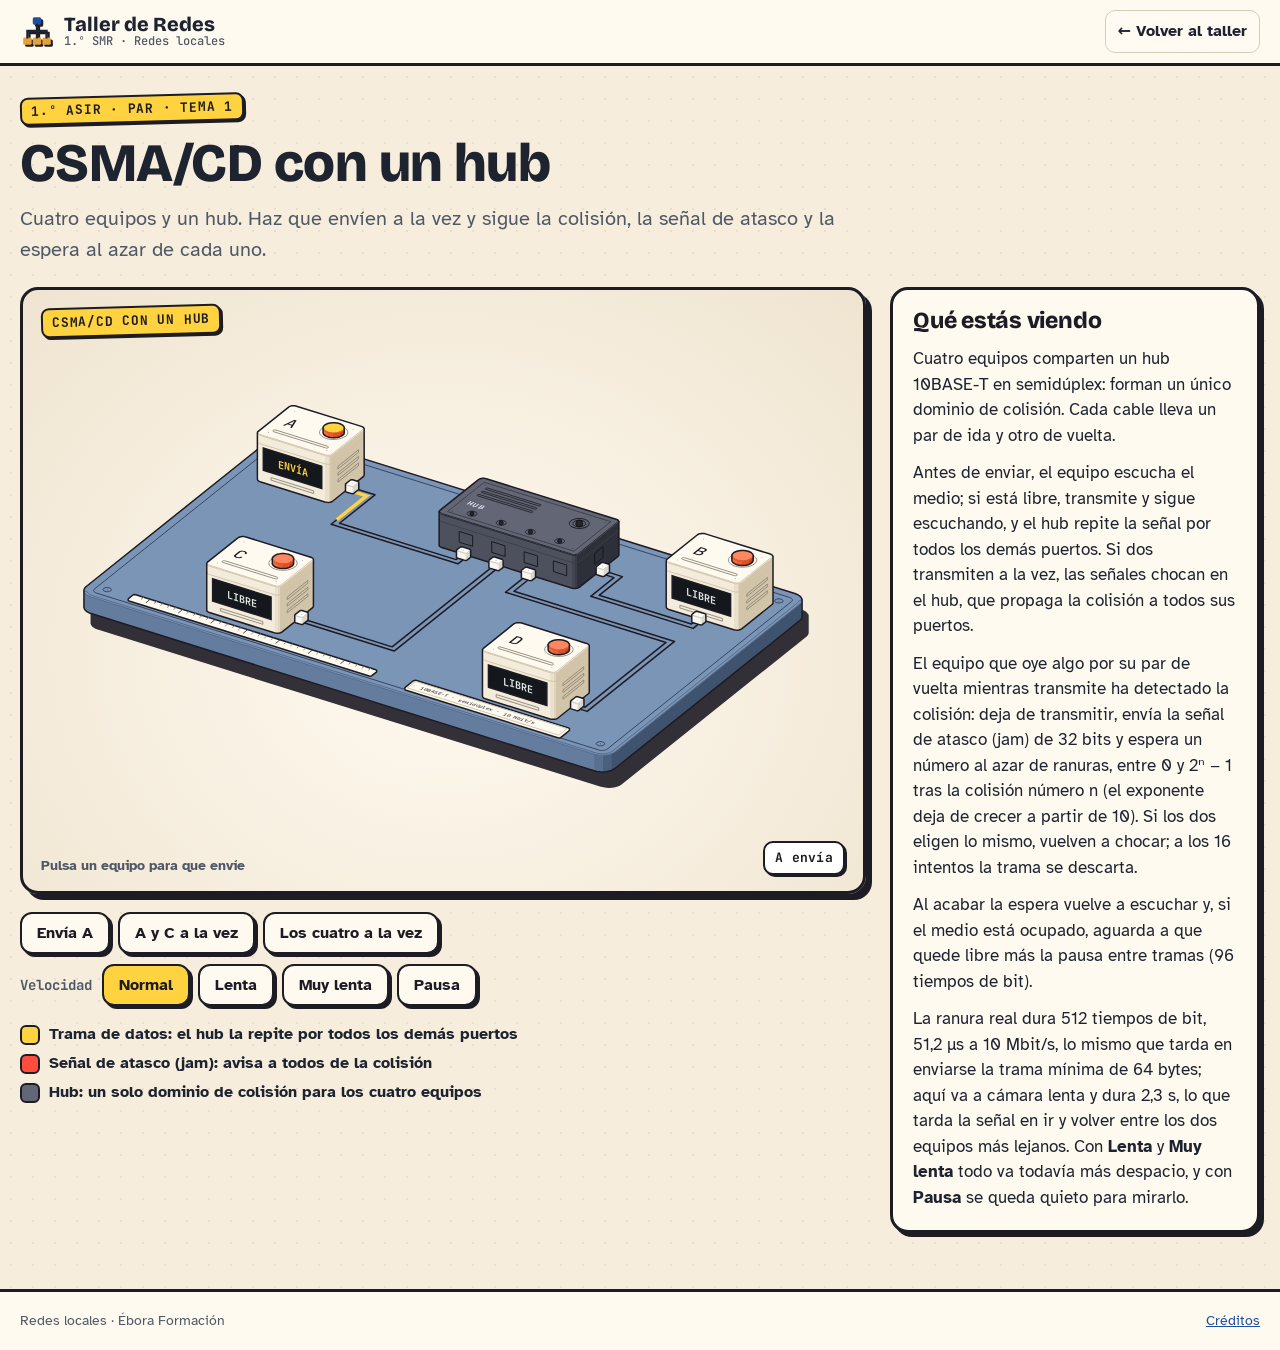
==== commit f7c8a44e: "Menú lateral con los temas plegables y portada fija - El menú de arriba pasa a un lateral con dos gr" ====
--- a/figuras/csma-cd.html
+++ b/figuras/csma-cd.html
@@ -147,14 +147,7 @@
       <svg viewBox="0 0 32 32" aria-hidden="true"><rect x="12" y="3" width="8" height="7" rx="1.5" fill="var(--azul)"/><rect x="3" y="22" width="8" height="7" rx="1.5" fill="var(--ambar)"/><rect x="12" y="22" width="8" height="7" rx="1.5" fill="var(--ambar)"/><rect x="21" y="22" width="8" height="7" rx="1.5" fill="var(--ambar)"/><path d="M16 10v6M7 22v-6h18v6M16 16v6" stroke="var(--tinta)" stroke-width="2.2" fill="none" stroke-linecap="round"/></svg>
       <span><b>Taller de Redes</b><small>1.º SMR · Redes locales</small></span>
     </a>
-    <nav class="menu" aria-label="Secciones">
-      <a href="../index.html#/" data-ruta="inicio">Inicio</a>
-      <a href="../index.html#/animado" data-ruta="animado">Red animada</a>
-      <a href="../index.html#/mapas" data-ruta="mapas">Mapas</a>
-      <a href="../index.html#/rack" data-ruta="rack">Armario rack</a>
-      <a href="../index.html#/practica" data-ruta="practica">Práctica</a>
-      <a href="../index.html#/examen" data-ruta="examen">Examen</a>
-    </nav>
+    <a class="btn-lateral btn-volver" href="../index.html#/">← Volver al taller</a>
   </header>
   <main id="contenido" tabindex="-1">
     <div class="fig iso" data-theme="light">
--- a/assets/css/app.css
+++ b/assets/css/app.css
@@ -227,3 +227,47 @@
 .selector-temas a span { font-weight: 700; line-height: 1.3; }
 .selector-temas a:hover { box-shadow: inset 0 0 0 2px var(--azul); }
 .selector-temas a[aria-current="page"] { background: var(--azul-2); box-shadow: inset 0 0 0 2px var(--azul); }
+
+/* ---------- Menú lateral ---------- */
+.cabecera { justify-content: flex-start; flex-direction: row !important; align-items: center !important; }
+.btn-lateral { display: inline-flex; align-items: center; gap: 8px; padding: 8px 12px; border: 1px solid var(--linea); border-radius: 10px; background: var(--superficie); font-weight: 700; font-size: 16px; cursor: pointer; }
+.btn-lateral svg { width: 22px; height: 22px; }
+.btn-lateral:hover { border-color: var(--tinta-2); }
+.marco { flex: 1; display: flex; align-items: flex-start; width: 100%; }
+.marco > main { flex: 1; min-width: 0; }
+.lateral { --cab: 57px; flex: none; width: 292px; padding: 16px 12px 40px; font-size: 16px; line-height: 1.3; overflow-y: auto; overscroll-behavior: contain; background: var(--papel); border-right: 1px solid var(--linea); }
+.lateral ul { list-style: none; margin: 0; padding: 0; }
+.lateral a { display: flex; gap: 8px; align-items: baseline; padding: 8px 10px; border-radius: 8px; text-decoration: none; color: var(--tinta); }
+.lateral a:hover { background: var(--papel-2); }
+.lateral a[aria-current="page"] { background: var(--azul-2); color: var(--tinta); font-weight: 700; box-shadow: inset 3px 0 0 var(--azul); }
+.lat-inicio a, .lat-grupo > ul a { font-weight: 700; }
+.lat-rotulo { margin: 18px 10px 6px; font: 500 12px/1.2 var(--f-mono); letter-spacing: .08em; text-transform: uppercase; color: var(--tinta-2); }
+.lat-tema { border-radius: 10px; }
+.lat-tema + .lat-tema { margin-top: 2px; }
+.lat-tema summary { display: grid; grid-template-columns: 1fr auto; gap: 0 8px; padding: 9px 10px; border-radius: 8px; cursor: pointer; list-style: none; }
+.lat-tema summary::-webkit-details-marker { display: none; }
+.lat-tema summary:hover { background: var(--papel-2); }
+.lat-n { grid-column: 1; font: 500 12px/1.3 var(--f-mono); letter-spacing: .06em; text-transform: uppercase; color: var(--azul); }
+.lat-n::before { content: '▸ '; }
+.lat-tema[open] .lat-n::before { content: '▾ '; }
+.lat-t { grid-column: 1; font-weight: 700; }
+.lat-tema .cuenta { grid-column: 2; grid-row: 1 / span 2; align-self: center; font: 500 12px/1 var(--f-mono); color: var(--tinta-2); padding: 4px 7px; border: 1px solid var(--linea); border-radius: 999px; }
+.lat-tema ul { margin: 2px 0 8px 12px; padding-left: 8px; border-left: 2px solid var(--linea); }
+.lat-tema li a { font-size: 15.5px; padding: 7px 8px; }
+.lat-tema a.ver-tema { color: var(--tinta-2); font-size: 14.5px; }
+.marca-l { flex: none; width: 16px; height: 16px; border: 2px solid var(--linea); border-radius: 50%; font-size: 11px; line-height: 12px; text-align: center; font-weight: 700; translate: 0 2px; }
+.marca-l.vista { border-color: var(--ambar); }
+.marca-l.ok { border-color: var(--bien); background: var(--bien); color: var(--superficie); }
+.lat-velo { position: fixed; inset: 0; z-index: 14; background: rgba(20, 24, 30, .45); }
+.lat-velo[hidden] { display: none; }
+@media (min-width: 1280px) {
+  .lateral { display: none; position: sticky; top: var(--cab); height: calc(100vh - var(--cab)); }
+  body.con-lateral .lateral { display: block; }
+  .btn-lateral span { display: none; }
+}
+@media (max-width: 1279.98px) {
+  .lateral { position: fixed; z-index: 15; top: 0; left: 0; bottom: 0; width: min(320px, 86vw); padding-top: max(16px, env(safe-area-inset-top)); box-shadow: 8px 0 30px -12px rgba(0,0,0,.4); translate: -105% 0; visibility: hidden; transition: translate .2s ease, visibility .2s; }
+  .lateral.abierto { translate: 0 0; visibility: visible; }
+}
+
+.btn-volver { margin-left: auto; text-decoration: none; color: var(--tinta); }
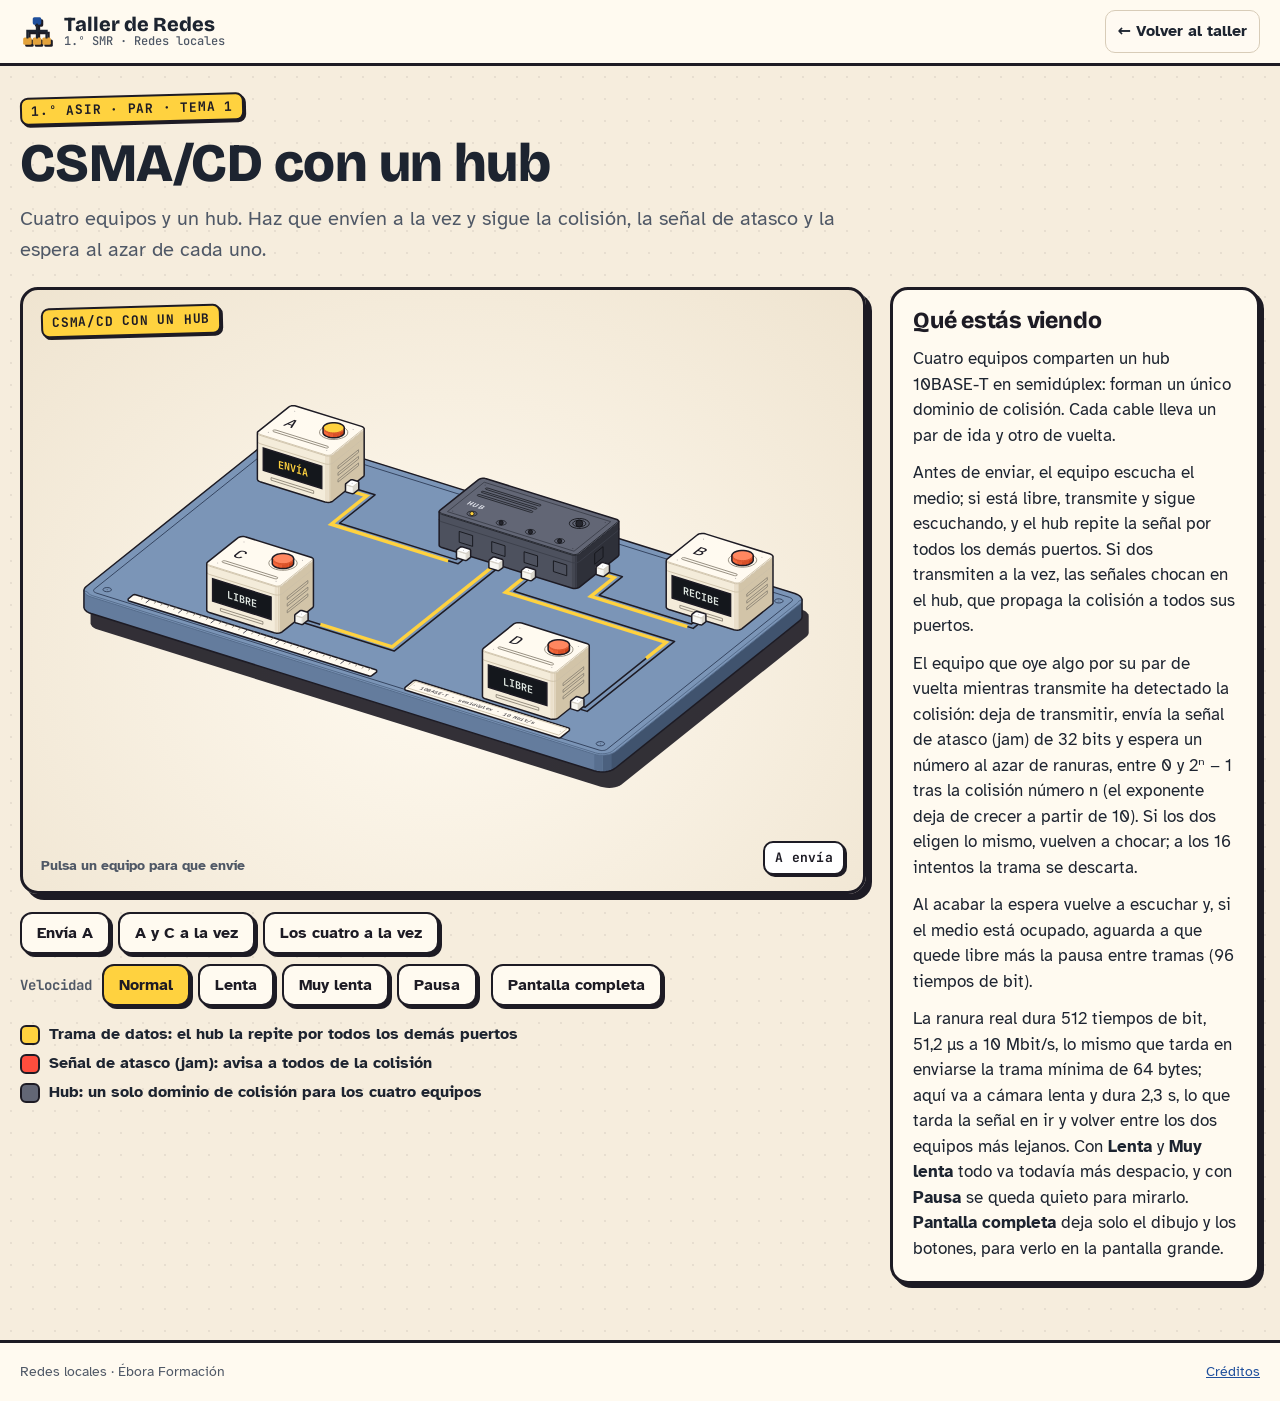
==== commit 5bcca0d5: "CSMA/CD con un hub: botón de pantalla completa - «Pantalla completa» (o la tecla F) deja solo el dib" ====
--- a/figuras/csma-cd.html
+++ b/figuras/csma-cd.html
@@ -125,6 +125,15 @@
 .cs-text{font-family:var(--anatomy-mono);font-weight:700;fill:#dfe7e1;letter-spacing:.02em}
 .cs-led,.cs-col{fill:#25262e;stroke:#0e0e12;stroke-width:.8px}
 .cs-rotulo{align-self:center;font:700 14px var(--f-mono);color:var(--tinta-2);margin-right:2px}
+/* Pantalla completa: solo la lámina y los botones, para el proyector */
+.iso-figure:fullscreen{box-sizing:border-box;width:100vw;height:100vh;margin:0;padding:22px 26px 20px;grid-template-columns:minmax(0,1fr);grid-template-rows:minmax(0,1fr) auto;gap:16px;align-items:stretch;background:#f4ead8 radial-gradient(circle,rgba(29,27,36,.07) 1.2px,transparent 1.4px) 0 0/22px 22px}
+.iso-figure:fullscreen .iso-legend,.iso-figure:fullscreen figcaption{display:none}
+.iso-figure:fullscreen .iso-plate{min-height:0;display:flex;flex-direction:column;padding:44px 18px 48px}
+.iso-figure:fullscreen .iso-stage{flex:1;min-height:0;display:flex;align-items:center;justify-content:center}
+.iso-figure:fullscreen .iso-svg{width:auto;height:auto;max-width:100%;max-height:100%;aspect-ratio:720/430;flex:1 1 auto}
+.iso-figure:fullscreen .fig-controles{justify-content:center;font-size:19px}
+.iso-figure:fullscreen .fig-controles button{padding:13px 19px}
+.iso-figure:fullscreen .iso-plate-corner{font-size:17px}
 .cs-led[data-on]{fill:#ffd23f}
 .cs-col[data-on]{fill:#ff4d3d}
 .cs-rotulo{--anatomy-mid:#e4e6ee}
@@ -156,7 +165,7 @@
         <h1>CSMA/CD con un hub</h1>
         <p class="lead">Cuatro equipos y un hub. Haz que envíen a la vez y sigue la colisión, la señal de atasco y la espera al azar de cada uno.</p>
       </div>
-      <figure class="iso-figure"><div class="iso-plate"><div class="iso-plate-corners" aria-hidden="true"><span class="iso-plate-corner" data-corner="fig">Fig 2</span><span class="iso-plate-corner" data-corner="title">CSMA/CD con un hub</span><span class="iso-plate-corner" data-corner="hint">Pulsa un equipo para que envíe</span><span class="iso-plate-corner" data-corner="readout" data-readout>medio libre</span></div><div class="iso-stage" tabindex="0" role="group" aria-label="CSMA/CD: pulsa un equipo o las teclas A, B, C y D para que envíe; la barra espaciadora hace que A y C envíen a la vez; V cambia la velocidad y P pone o quita la pausa"><svg xmlns="http://www.w3.org/2000/svg" class="iso-svg" viewBox="0 0 720 430" role="img" aria-label="Banco de prácticas con un hub 10BASE-T y cuatro equipos, A, B, C y D, cada uno unido al hub por un cable con un par de ida y otro de vuelta. Las tramas viajan por los cables; cuando dos equipos envían a la vez, el hub enciende el piloto de colisión y manda una señal de atasco a todos, y cada equipo espera un número al azar de ranuras antes de reintentar."><g class="m-pizarra"><path class="iso-halo" d="M35.2 223.5L35.4 222.1L36.1 220.8L37.3 219.6L204.2 86L205.9 85L207.9 84.1L210.3 83.4L212.9 83L215.6 82.8L218.3 82.9L220.9 83.2L223.3 83.8L678.3 226L680.4 226.8L682.2 227.8L683.5 229L684.4 230.3L684.8 231.6L684.8 246.6L684.6 248L683.9 249.3L682.7 250.5L515.8 384L514.1 385.1L512.1 386L509.7 386.7L507.1 387.1L504.4 387.3L501.7 387.2L499.1 386.8L496.7 386.2L41.7 244.1L39.6 243.3L37.8 242.3L36.5 241.1L35.6 239.8L35.2 238.4Z"/><g class="m-grafito"><g class="iso-solid"><path class="iso-fill" d="M211.6 118.3L212.2 117L213.4 115.8L215.1 114.7L217.2 113.9L219.7 113.3L222.3 113L225 113L227.7 113.3L230.1 113.8L232.2 114.7L233.9 115.7L235.1 117L235.7 118.3L235.7 119.6L235.7 122L235.1 123.4L234 124.6L232.3 125.7L230.2 126.5L227.7 127.1L225.1 127.4L222.4 127.4L219.7 127.1L217.3 126.5L215.1 125.7L213.4 124.6L212.3 123.4L211.7 122.1L211.6 120.7Z"/><path class="iso-shade" data-shade="0" d="M234 124.6L232.3 125.7L232.3 123.3L234 122.2ZM232.3 125.7L230.2 126.5L230.2 124.1L232.3 123.3ZM235.7 122L235.1 123.4L235.1 121L235.7 119.6ZM235.1 123.4L234 124.6L234 122.2L235.1 121Z"/><path class="iso-shade" data-shade="1" d="M230.2 126.5L227.7 127.1L227.7 124.7L230.2 124.1ZM227.7 127.1L225.1 127.4L225.1 125L227.7 124.7ZM225.1 127.4L222.4 127.4L222.4 125L225.1 125Z"/><path class="iso-shade" data-shade="2" d="M222.4 127.4L219.7 127.1L219.7 124.7L222.4 125ZM219.7 127.1L217.3 126.5L217.3 124.1L219.7 124.7Z"/><path class="iso-shade" data-shade="3" d="M217.3 126.5L215.1 125.7L215.1 123.3L217.3 124.1ZM215.1 125.7L213.4 124.6L213.4 122.2L215.1 123.3ZM213.4 124.6L212.3 123.4L212.3 121L213.4 122.2ZM212.3 123.4L211.7 122.1L211.7 119.7L212.3 121ZM211.7 122.1L211.6 120.7L211.6 118.3L211.7 119.7Z"/><path class="iso-top" d="M234 122.2L232.3 123.3L230.2 124.1L227.7 124.7L225.1 125L222.4 125L219.7 124.7L217.3 124.1L215.1 123.3L213.4 122.2L212.3 121L211.7 119.7L211.6 118.3L212.2 117L213.4 115.8L215.1 114.7L217.2 113.9L219.7 113.3L222.3 113L225 113L227.7 113.3L230.1 113.8L232.2 114.7L233.9 115.7L235.1 117L235.7 118.3L235.7 119.6L235.1 121Z"/><path class="iso-line iso-crease" data-tone="faint" d="M235.7 119.6L235.1 121L234 122.2L232.3 123.3L230.2 124.1L227.7 124.7L225.1 125L222.4 125L219.7 124.7L217.3 124.1L215.1 123.3L213.4 122.2L212.3 121L211.7 119.7L211.6 118.3"/><path class="iso-line iso-edge" data-tone="hi" d="M211.6 118.3L212.2 117L213.4 115.8L215.1 114.7L217.2 113.9L219.7 113.3L222.3 113L225 113L227.7 113.3L230.1 113.8L232.2 114.7L233.9 115.7L235.1 117L235.7 118.3L235.7 119.6M235.7 122L235.1 123.4L234 124.6L232.3 125.7L230.2 126.5L227.7 127.1L225.1 127.4L222.4 127.4L219.7 127.1L217.3 126.5L215.1 125.7L213.4 124.6L212.3 123.4L211.7 122.1L211.6 120.7M211.6 118.3L211.6 120.7M235.7 119.6L235.7 122"/></g><g class="iso-solid"><path class="iso-fill" d="M214.4 113.4L214.9 112.4L215.8 111.4L217.1 110.6L218.7 109.9L220.6 109.5L222.6 109.2L224.7 109.2L226.7 109.5L228.6 109.9L230.3 110.6L231.6 111.4L232.5 112.3L233 113.3L233 114.4L233 119.5L232.5 120.5L231.6 121.5L230.3 122.3L228.7 122.9L226.8 123.4L224.8 123.6L222.7 123.6L220.6 123.4L218.7 122.9L217.1 122.3L215.8 121.5L214.9 120.5L214.4 119.5L214.4 118.5Z"/><path class="iso-shade" data-shade="0" d="M231.6 121.5L230.3 122.3L230.3 117.2L231.6 116.4ZM230.3 122.3L228.7 122.9L228.7 117.8L230.3 117.2ZM233 119.5L232.5 120.5L232.5 115.4L233 114.4ZM232.5 120.5L231.6 121.5L231.6 116.4L232.5 115.4Z"/><path class="iso-shade" data-shade="1" d="M228.7 122.9L226.8 123.4L226.8 118.3L228.7 117.8ZM226.8 123.4L224.8 123.6L224.8 118.5L226.8 118.3ZM224.8 123.6L222.7 123.6L222.7 118.5L224.8 118.5Z"/><path class="iso-shade" data-shade="2" d="M222.7 123.6L220.6 123.4L220.6 118.3L222.7 118.5ZM220.6 123.4L218.7 122.9L218.7 117.8L220.6 118.3Z"/><path class="iso-shade" data-shade="3" d="M218.7 122.9L217.1 122.3L217.1 117.2L218.7 117.8ZM217.1 122.3L215.8 121.5L215.8 116.4L217.1 117.2ZM215.8 121.5L214.9 120.5L214.9 115.4L215.8 116.4ZM214.9 120.5L214.4 119.5L214.4 114.4L214.9 115.4ZM214.4 119.5L214.4 118.5L214.4 113.4L214.4 114.4Z"/><path class="iso-top" d="M231.6 116.4L230.3 117.2L228.7 117.8L226.8 118.3L224.8 118.5L222.7 118.5L220.6 118.3L218.7 117.8L217.1 117.2L215.8 116.4L214.9 115.4L214.4 114.4L214.4 113.4L214.9 112.4L215.8 111.4L217.1 110.6L218.7 109.9L220.6 109.5L222.6 109.2L224.7 109.2L226.7 109.5L228.6 109.9L230.3 110.6L231.6 111.4L232.5 112.3L233 113.3L233 114.4L232.5 115.4Z"/><path class="iso-line iso-crease" data-tone="faint" d="M233 114.4L232.5 115.4L231.6 116.4L230.3 117.2L228.7 117.8L226.8 118.3L224.8 118.5L222.7 118.5L220.6 118.3L218.7 117.8L217.1 117.2L215.8 116.4L214.9 115.4L214.4 114.4L214.4 113.4"/><path class="iso-line iso-edge" data-tone="hi" d="M214.4 113.4L214.9 112.4L215.8 111.4L217.1 110.6L218.7 109.9L220.6 109.5L222.6 109.2L224.7 109.2L226.7 109.5L228.6 109.9L230.3 110.6L231.6 111.4L232.5 112.3L233 113.3L233 114.4M233 119.5L232.5 120.5L231.6 121.5L230.3 122.3L228.7 122.9L226.8 123.4L224.8 123.6L222.7 123.6L220.6 123.4L218.7 122.9L217.1 122.3L215.8 121.5L214.9 120.5L214.4 119.5L214.4 118.5M214.4 113.4L214.4 118.5M233 114.4L233 119.5"/></g></g><g class="m-grafito"><g class="iso-solid"><path class="iso-fill" d="M70.4 231.3L71 230L72.2 228.8L73.9 227.7L76 226.9L78.4 226.3L81.1 226L83.8 226L86.4 226.3L88.9 226.8L91 227.7L92.7 228.7L93.9 230L94.5 231.3L94.5 232.6L94.5 235L93.9 236.4L92.7 237.6L91 238.7L88.9 239.5L86.5 240.1L83.8 240.4L81.1 240.4L78.5 240.1L76 239.5L73.9 238.7L72.2 237.6L71 236.4L70.4 235.1L70.4 233.7Z"/><path class="iso-shade" data-shade="0" d="M92.7 237.6L91 238.7L91 236.3L92.7 235.2ZM91 238.7L88.9 239.5L88.9 237.1L91 236.3ZM94.5 235L93.9 236.4L93.9 234L94.5 232.6ZM93.9 236.4L92.7 237.6L92.7 235.2L93.9 234Z"/><path class="iso-shade" data-shade="1" d="M88.9 239.5L86.5 240.1L86.5 237.7L88.9 237.1ZM86.5 240.1L83.8 240.4L83.8 238L86.5 237.7ZM83.8 240.4L81.1 240.4L81.1 238L83.8 238Z"/><path class="iso-shade" data-shade="2" d="M81.1 240.4L78.5 240.1L78.5 237.7L81.1 238ZM78.5 240.1L76 239.5L76 237.1L78.5 237.7Z"/><path class="iso-shade" data-shade="3" d="M76 239.5L73.9 238.7L73.9 236.3L76 237.1ZM73.9 238.7L72.2 237.6L72.2 235.2L73.9 236.3ZM72.2 237.6L71 236.4L71 234L72.2 235.2ZM71 236.4L70.4 235.1L70.4 232.7L71 234ZM70.4 235.1L70.4 233.7L70.4 231.3L70.4 232.7Z"/><path class="iso-top" d="M92.7 235.2L91 236.3L88.9 237.1L86.5 237.7L83.8 238L81.1 238L78.5 237.7L76 237.1L73.9 236.3L72.2 235.2L71 234L70.4 232.7L70.4 231.3L71 230L72.2 228.8L73.9 227.7L76 226.9L78.4 226.3L81.1 226L83.8 226L86.4 226.3L88.9 226.8L91 227.7L92.7 228.7L93.9 230L94.5 231.3L94.5 232.6L93.9 234Z"/><path class="iso-line iso-crease" data-tone="faint" d="M94.5 232.6L93.9 234L92.7 235.2L91 236.3L88.9 237.1L86.5 237.7L83.8 238L81.1 238L78.5 237.7L76 237.1L73.9 236.3L72.2 235.2L71 234L70.4 232.7L70.4 231.3"/><path class="iso-line iso-edge" data-tone="hi" d="M70.4 231.3L71 230L72.2 228.8L73.9 227.7L76 226.9L78.4 226.3L81.1 226L83.8 226L86.4 226.3L88.9 226.8L91 227.7L92.7 228.7L93.9 230L94.5 231.3L94.5 232.6M94.5 235L93.9 236.4L92.7 237.6L91 238.7L88.9 239.5L86.5 240.1L83.8 240.4L81.1 240.4L78.5 240.1L76 239.5L73.9 238.7L72.2 237.6L71 236.4L70.4 235.1L70.4 233.7M70.4 231.3L70.4 233.7M94.5 232.6L94.5 235"/></g><g class="iso-solid"><path class="iso-fill" d="M73.2 226.4L73.6 225.4L74.5 224.4L75.8 223.6L77.5 222.9L79.4 222.5L81.4 222.2L83.5 222.2L85.5 222.5L87.4 222.9L89.1 223.6L90.4 224.4L91.3 225.3L91.7 226.4L91.7 227.4L91.7 232.5L91.3 233.5L90.4 234.5L89.1 235.3L87.5 235.9L85.6 236.4L83.5 236.6L81.4 236.6L79.4 236.4L77.5 235.9L75.9 235.3L74.6 234.5L73.6 233.5L73.2 232.5L73.2 231.5Z"/><path class="iso-shade" data-shade="0" d="M90.4 234.5L89.1 235.3L89.1 230.2L90.4 229.4ZM89.1 235.3L87.5 235.9L87.5 230.8L89.1 230.2ZM91.7 232.5L91.3 233.5L91.3 228.4L91.7 227.4ZM91.3 233.5L90.4 234.5L90.4 229.4L91.3 228.4Z"/><path class="iso-shade" data-shade="1" d="M87.5 235.9L85.6 236.4L85.6 231.3L87.5 230.8ZM85.6 236.4L83.5 236.6L83.5 231.5L85.6 231.3ZM83.5 236.6L81.4 236.6L81.4 231.5L83.5 231.5Z"/><path class="iso-shade" data-shade="2" d="M81.4 236.6L79.4 236.4L79.4 231.3L81.4 231.5ZM79.4 236.4L77.5 235.9L77.5 230.8L79.4 231.3Z"/><path class="iso-shade" data-shade="3" d="M77.5 235.9L75.9 235.3L75.9 230.2L77.5 230.8ZM75.9 235.3L74.6 234.5L74.6 229.4L75.9 230.2ZM74.6 234.5L73.6 233.5L73.6 228.4L74.6 229.4ZM73.6 233.5L73.2 232.5L73.2 227.4L73.6 228.4ZM73.2 232.5L73.2 231.5L73.2 226.4L73.2 227.4Z"/><path class="iso-top" d="M90.4 229.4L89.1 230.2L87.5 230.8L85.6 231.3L83.5 231.5L81.4 231.5L79.4 231.3L77.5 230.8L75.9 230.2L74.6 229.4L73.6 228.4L73.2 227.4L73.2 226.4L73.6 225.4L74.5 224.4L75.8 223.6L77.5 222.9L79.4 222.5L81.4 222.2L83.5 222.2L85.5 222.5L87.4 222.9L89.1 223.6L90.4 224.4L91.3 225.3L91.7 226.4L91.7 227.4L91.3 228.4Z"/><path class="iso-line iso-crease" data-tone="faint" d="M91.7 227.4L91.3 228.4L90.4 229.4L89.1 230.2L87.5 230.8L85.6 231.3L83.5 231.5L81.4 231.5L79.4 231.3L77.5 230.8L75.9 230.2L74.6 229.4L73.6 228.4L73.2 227.4L73.2 226.4"/><path class="iso-line iso-edge" data-tone="hi" d="M73.2 226.4L73.6 225.4L74.5 224.4L75.8 223.6L77.5 222.9L79.4 222.5L81.4 222.2L83.5 222.2L85.5 222.5L87.4 222.9L89.1 223.6L90.4 224.4L91.3 225.3L91.7 226.4L91.7 227.4M91.7 232.5L91.3 233.5L90.4 234.5L89.1 235.3L87.5 235.9L85.6 236.4L83.5 236.6L81.4 236.6L79.4 236.4L77.5 235.9L75.9 235.3L74.6 234.5L73.6 233.5L73.2 232.5L73.2 231.5M73.2 226.4L73.2 231.5M91.7 227.4L91.7 232.5"/></g></g><g class="m-grafito"><g class="iso-solid"><path class="iso-fill" d="M625.5 247.6L626.1 246.3L627.3 245.1L629 244L631.1 243.2L633.5 242.6L636.2 242.3L638.9 242.3L641.5 242.6L644 243.1L646.1 244L647.8 245L649 246.3L649.6 247.6L649.6 248.9L649.6 251.3L649 252.7L647.8 253.9L646.1 255L644 255.8L641.6 256.4L638.9 256.7L636.2 256.7L633.6 256.4L631.1 255.8L629 255L627.3 253.9L626.1 252.7L625.5 251.4L625.5 250Z"/><path class="iso-shade" data-shade="0" d="M647.8 253.9L646.1 255L646.1 252.6L647.8 251.5ZM646.1 255L644 255.8L644 253.4L646.1 252.6ZM649.6 251.3L649 252.7L649 250.3L649.6 248.9ZM649 252.7L647.8 253.9L647.8 251.5L649 250.3Z"/><path class="iso-shade" data-shade="1" d="M644 255.8L641.6 256.4L641.6 254L644 253.4ZM641.6 256.4L638.9 256.7L638.9 254.3L641.6 254ZM638.9 256.7L636.2 256.7L636.2 254.3L638.9 254.3Z"/><path class="iso-shade" data-shade="2" d="M636.2 256.7L633.6 256.4L633.6 254L636.2 254.3ZM633.6 256.4L631.1 255.8L631.1 253.4L633.6 254Z"/><path class="iso-shade" data-shade="3" d="M631.1 255.8L629 255L629 252.6L631.1 253.4ZM629 255L627.3 253.9L627.3 251.5L629 252.6ZM627.3 253.9L626.1 252.7L626.1 250.3L627.3 251.5ZM626.1 252.7L625.5 251.4L625.5 249L626.1 250.3ZM625.5 251.4L625.5 250L625.5 247.6L625.5 249Z"/><path class="iso-top" d="M647.8 251.5L646.1 252.6L644 253.4L641.6 254L638.9 254.3L636.2 254.3L633.6 254L631.1 253.4L629 252.6L627.3 251.5L626.1 250.3L625.5 249L625.5 247.6L626.1 246.3L627.3 245.1L629 244L631.1 243.2L633.5 242.6L636.2 242.3L638.9 242.3L641.5 242.6L644 243.1L646.1 244L647.8 245L649 246.3L649.6 247.6L649.6 248.9L649 250.3Z"/><path class="iso-line iso-crease" data-tone="faint" d="M649.6 248.9L649 250.3L647.8 251.5L646.1 252.6L644 253.4L641.6 254L638.9 254.3L636.2 254.3L633.6 254L631.1 253.4L629 252.6L627.3 251.5L626.1 250.3L625.5 249L625.5 247.6"/><path class="iso-line iso-edge" data-tone="hi" d="M625.5 247.6L626.1 246.3L627.3 245.1L629 244L631.1 243.2L633.5 242.6L636.2 242.3L638.9 242.3L641.5 242.6L644 243.1L646.1 244L647.8 245L649 246.3L649.6 247.6L649.6 248.9M649.6 251.3L649 252.7L647.8 253.9L646.1 255L644 255.8L641.6 256.4L638.9 256.7L636.2 256.7L633.6 256.4L631.1 255.8L629 255L627.3 253.9L626.1 252.7L625.5 251.4L625.5 250M625.5 247.6L625.5 250M649.6 248.9L649.6 251.3"/></g><g class="iso-solid"><path class="iso-fill" d="M628.3 242.7L628.7 241.7L629.6 240.7L630.9 239.9L632.5 239.2L634.4 238.8L636.5 238.5L638.6 238.5L640.6 238.8L642.5 239.2L644.1 239.9L645.4 240.7L646.4 241.6L646.8 242.7L646.8 243.7L646.8 248.8L646.4 249.8L645.5 250.8L644.2 251.6L642.5 252.2L640.6 252.7L638.6 252.9L636.5 252.9L634.5 252.7L632.6 252.2L630.9 251.6L629.6 250.8L628.7 249.8L628.3 248.8L628.3 247.8Z"/><path class="iso-shade" data-shade="0" d="M645.5 250.8L644.2 251.6L644.2 246.5L645.5 245.7ZM644.2 251.6L642.5 252.2L642.5 247.1L644.2 246.5ZM646.8 248.8L646.4 249.8L646.4 244.7L646.8 243.7ZM646.4 249.8L645.5 250.8L645.5 245.7L646.4 244.7Z"/><path class="iso-shade" data-shade="1" d="M642.5 252.2L640.6 252.7L640.6 247.6L642.5 247.1ZM640.6 252.7L638.6 252.9L638.6 247.8L640.6 247.6ZM638.6 252.9L636.5 252.9L636.5 247.8L638.6 247.8Z"/><path class="iso-shade" data-shade="2" d="M636.5 252.9L634.5 252.7L634.5 247.6L636.5 247.8ZM634.5 252.7L632.6 252.2L632.6 247.1L634.5 247.6Z"/><path class="iso-shade" data-shade="3" d="M632.6 252.2L630.9 251.6L630.9 246.5L632.6 247.1ZM630.9 251.6L629.6 250.8L629.6 245.7L630.9 246.5ZM629.6 250.8L628.7 249.8L628.7 244.7L629.6 245.7ZM628.7 249.8L628.3 248.8L628.3 243.7L628.7 244.7ZM628.3 248.8L628.3 247.8L628.3 242.7L628.3 243.7Z"/><path class="iso-top" d="M645.5 245.7L644.2 246.5L642.5 247.1L640.6 247.6L638.6 247.8L636.5 247.8L634.5 247.6L632.6 247.1L630.9 246.5L629.6 245.7L628.7 244.7L628.3 243.7L628.3 242.7L628.7 241.7L629.6 240.7L630.9 239.9L632.5 239.2L634.4 238.8L636.5 238.5L638.6 238.5L640.6 238.8L642.5 239.2L644.1 239.9L645.4 240.7L646.4 241.6L646.8 242.7L646.8 243.7L646.4 244.7Z"/><path class="iso-line iso-crease" data-tone="faint" d="M646.8 243.7L646.4 244.7L645.5 245.7L644.2 246.5L642.5 247.1L640.6 247.6L638.6 247.8L636.5 247.8L634.5 247.6L632.6 247.1L630.9 246.5L629.6 245.7L628.7 244.7L628.3 243.7L628.3 242.7"/><path class="iso-line iso-edge" data-tone="hi" d="M628.3 242.7L628.7 241.7L629.6 240.7L630.9 239.9L632.5 239.2L634.4 238.8L636.5 238.5L638.6 238.5L640.6 238.8L642.5 239.2L644.1 239.9L645.4 240.7L646.4 241.6L646.8 242.7L646.8 243.7M646.8 248.8L646.4 249.8L645.5 250.8L644.2 251.6L642.5 252.2L640.6 252.7L638.6 252.9L636.5 252.9L634.5 252.7L632.6 252.2L630.9 251.6L629.6 250.8L628.7 249.8L628.3 248.8L628.3 247.8M628.3 242.7L628.3 247.8M646.8 243.7L646.8 248.8"/></g></g><g class="m-grafito"><g class="iso-solid"><path class="iso-fill" d="M484.3 360.6L484.9 359.3L486 358.1L487.7 357L489.8 356.2L492.3 355.6L494.9 355.3L497.6 355.3L500.3 355.6L502.7 356.1L504.9 357L506.6 358L507.7 359.3L508.3 360.6L508.4 361.9L508.4 364.3L507.8 365.7L506.6 366.9L504.9 368L502.8 368.8L500.3 369.4L497.7 369.7L495 369.7L492.3 369.4L489.9 368.8L487.8 368L486.1 366.9L484.9 365.7L484.3 364.4L484.3 363Z"/><path class="iso-shade" data-shade="0" d="M506.6 366.9L504.9 368L504.9 365.6L506.6 364.5ZM504.9 368L502.8 368.8L502.8 366.4L504.9 365.6ZM508.4 364.3L507.8 365.7L507.8 363.3L508.4 361.9ZM507.8 365.7L506.6 366.9L506.6 364.5L507.8 363.3Z"/><path class="iso-shade" data-shade="1" d="M502.8 368.8L500.3 369.4L500.3 367L502.8 366.4ZM500.3 369.4L497.7 369.7L497.7 367.3L500.3 367ZM497.7 369.7L495 369.7L495 367.3L497.7 367.3Z"/><path class="iso-shade" data-shade="2" d="M495 369.7L492.3 369.4L492.3 367L495 367.3ZM492.3 369.4L489.9 368.8L489.9 366.4L492.3 367Z"/><path class="iso-shade" data-shade="3" d="M489.9 368.8L487.8 368L487.8 365.6L489.9 366.4ZM487.8 368L486.1 366.9L486.1 364.5L487.8 365.6ZM486.1 366.9L484.9 365.7L484.9 363.3L486.1 364.5ZM484.9 365.7L484.3 364.4L484.3 362L484.9 363.3ZM484.3 364.4L484.3 363L484.3 360.6L484.3 362Z"/><path class="iso-top" d="M506.6 364.5L504.9 365.6L502.8 366.4L500.3 367L497.7 367.3L495 367.3L492.3 367L489.9 366.4L487.8 365.6L486.1 364.5L484.9 363.3L484.3 362L484.3 360.6L484.9 359.3L486 358.1L487.7 357L489.8 356.2L492.3 355.6L494.9 355.3L497.6 355.3L500.3 355.6L502.7 356.1L504.9 357L506.6 358L507.7 359.3L508.3 360.6L508.4 361.9L507.8 363.3Z"/><path class="iso-line iso-crease" data-tone="faint" d="M508.4 361.9L507.8 363.3L506.6 364.5L504.9 365.6L502.8 366.4L500.3 367L497.7 367.3L495 367.3L492.3 367L489.9 366.4L487.8 365.6L486.1 364.5L484.9 363.3L484.3 362L484.3 360.6"/><path class="iso-line iso-edge" data-tone="hi" d="M484.3 360.6L484.9 359.3L486 358.1L487.7 357L489.8 356.2L492.3 355.6L494.9 355.3L497.6 355.3L500.3 355.6L502.7 356.1L504.9 357L506.6 358L507.7 359.3L508.3 360.6L508.4 361.9M508.4 364.3L507.8 365.7L506.6 366.9L504.9 368L502.8 368.8L500.3 369.4L497.7 369.7L495 369.7L492.3 369.4L489.9 368.8L487.8 368L486.1 366.9L484.9 365.7L484.3 364.4L484.3 363M484.3 360.6L484.3 363M508.4 361.9L508.4 364.3"/></g><g class="iso-solid"><path class="iso-fill" d="M487 355.7L487.5 354.7L488.4 353.7L489.7 352.9L491.3 352.2L493.2 351.8L495.2 351.5L497.3 351.5L499.4 351.8L501.3 352.2L502.9 352.9L504.2 353.7L505.1 354.6L505.6 355.7L505.6 356.7L505.6 361.8L505.1 362.8L504.2 363.8L502.9 364.6L501.3 365.2L499.4 365.7L497.4 365.9L495.3 365.9L493.3 365.7L491.4 365.2L489.7 364.6L488.4 363.8L487.5 362.8L487 361.8L487 360.8Z"/><path class="iso-shade" data-shade="0" d="M504.2 363.8L502.9 364.6L502.9 359.5L504.2 358.7ZM502.9 364.6L501.3 365.2L501.3 360.1L502.9 359.5ZM505.6 361.8L505.1 362.8L505.1 357.7L505.6 356.7ZM505.1 362.8L504.2 363.8L504.2 358.7L505.1 357.7Z"/><path class="iso-shade" data-shade="1" d="M501.3 365.2L499.4 365.7L499.4 360.6L501.3 360.1ZM499.4 365.7L497.4 365.9L497.4 360.8L499.4 360.6ZM497.4 365.9L495.3 365.9L495.3 360.8L497.4 360.8Z"/><path class="iso-shade" data-shade="2" d="M495.3 365.9L493.3 365.7L493.3 360.6L495.3 360.8ZM493.3 365.7L491.4 365.2L491.4 360.2L493.3 360.6Z"/><path class="iso-shade" data-shade="3" d="M491.4 365.2L489.7 364.6L489.7 359.5L491.4 360.2ZM489.7 364.6L488.4 363.8L488.4 358.7L489.7 359.5ZM488.4 363.8L487.5 362.8L487.5 357.7L488.4 358.7ZM487.5 362.8L487 361.8L487 356.7L487.5 357.7ZM487 361.8L487 360.8L487 355.7L487 356.7Z"/><path class="iso-top" d="M504.2 358.7L502.9 359.5L501.3 360.1L499.4 360.6L497.4 360.8L495.3 360.8L493.3 360.6L491.4 360.2L489.7 359.5L488.4 358.7L487.5 357.7L487 356.7L487 355.7L487.5 354.7L488.4 353.7L489.7 352.9L491.3 352.2L493.2 351.8L495.2 351.5L497.3 351.5L499.4 351.8L501.3 352.2L502.9 352.9L504.2 353.7L505.1 354.6L505.6 355.7L505.6 356.7L505.1 357.7Z"/><path class="iso-line iso-crease" data-tone="faint" d="M505.6 356.7L505.1 357.7L504.2 358.7L502.9 359.5L501.3 360.1L499.4 360.6L497.4 360.8L495.3 360.8L493.3 360.6L491.4 360.2L489.7 359.5L488.4 358.7L487.5 357.7L487 356.7L487 355.7"/><path class="iso-line iso-edge" data-tone="hi" d="M487 355.7L487.5 354.7L488.4 353.7L489.7 352.9L491.3 352.2L493.2 351.8L495.2 351.5L497.3 351.5L499.4 351.8L501.3 352.2L502.9 352.9L504.2 353.7L505.1 354.6L505.6 355.7L505.6 356.7M505.6 361.8L505.1 362.8L504.2 363.8L502.9 364.6L501.3 365.2L499.4 365.7L497.4 365.9L495.3 365.9L493.3 365.7L491.4 365.2L489.7 364.6L488.4 363.8L487.5 362.8L487 361.8L487 360.8M487 355.7L487 360.8M505.6 356.7L505.6 361.8"/></g></g><g class="iso-solid"><path class="iso-fill" d="M35.2 216L35.4 214.6L36.1 213.3L37.3 212.1L204.2 78.5L205.9 77.5L207.9 76.6L210.3 75.9L212.9 75.5L215.6 75.3L218.3 75.4L220.9 75.7L223.3 76.3L678.3 218.5L680.4 219.3L682.2 220.3L683.5 221.5L684.4 222.8L684.8 224.1L684.8 239.1L684.6 240.5L683.9 241.8L682.7 243L515.8 376.5L514.1 377.6L512.1 378.5L509.7 379.2L507.1 379.6L504.4 379.8L501.7 379.7L499.1 379.4L496.7 378.8L41.7 236.6L39.6 235.8L37.8 234.8L36.5 233.6L35.6 232.3L35.2 231Z"/><path class="iso-shade" data-shade="0" d="M684.8 239.1L684.6 240.5L684.6 225.5L684.8 224.1ZM684.6 240.5L683.9 241.8L683.9 226.8L684.6 225.5ZM683.9 241.8L682.7 243L682.7 228L683.9 226.8ZM682.7 243L515.8 376.5L515.8 361.6L682.7 228ZM515.8 376.5L514.1 377.6L514.1 362.6L515.8 361.6ZM514.1 377.6L512.1 378.5L512.1 363.5L514.1 362.6Z"/><path class="iso-shade" data-shade="1" d="M512.1 378.5L509.7 379.2L509.7 364.2L512.1 363.5ZM509.7 379.2L507.1 379.6L507.1 364.6L509.7 364.2ZM507.1 379.6L504.4 379.8L504.4 364.8L507.1 364.6Z"/><path class="iso-shade" data-shade="2" d="M504.4 379.8L501.7 379.7L501.7 364.7L504.4 364.8ZM501.7 379.7L499.1 379.4L499.1 364.4L501.7 364.7ZM499.1 379.4L496.7 378.8L496.7 363.8L499.1 364.4Z"/><path class="iso-shade" data-shade="3" d="M496.7 378.8L41.7 236.6L41.7 221.6L496.7 363.8ZM41.7 236.6L39.6 235.8L39.6 220.8L41.7 221.6ZM39.6 235.8L37.8 234.8L37.8 219.8L39.6 220.8ZM37.8 234.8L36.5 233.6L36.5 218.6L37.8 219.8ZM36.5 233.6L35.6 232.3L35.6 217.3L36.5 218.6ZM35.6 232.3L35.2 231L35.2 216L35.6 217.3Z"/><path class="iso-top" d="M678.3 218.5L680.4 219.3L682.2 220.3L683.5 221.5L684.4 222.8L684.8 224.1L684.6 225.5L683.9 226.8L682.7 228L515.8 361.6L514.1 362.6L512.1 363.5L509.7 364.2L507.1 364.6L504.4 364.8L501.7 364.7L499.1 364.4L496.7 363.8L41.7 221.6L39.6 220.8L37.8 219.8L36.5 218.6L35.6 217.3L35.2 216L35.4 214.6L36.1 213.3L37.3 212.1L204.2 78.5L205.9 77.5L207.9 76.6L210.3 75.9L212.9 75.5L215.6 75.3L218.3 75.4L220.9 75.7L223.3 76.3Z"/><path class="iso-line iso-crease" data-tone="faint" d="M684.8 224.1L684.6 225.5L683.9 226.8L682.7 228L515.8 361.6L514.1 362.6L512.1 363.5L509.7 364.2L507.1 364.6L504.4 364.8L501.7 364.7L499.1 364.4L496.7 363.8L41.7 221.6L39.6 220.8L37.8 219.8L36.5 218.6L35.6 217.3L35.2 216"/><path class="iso-line iso-bevel" data-tone="faint" d="M684.8 224.1L681.8 225.3L681.3 226.3L680.2 227.3L513.5 360.8L512.1 361.7L510.5 362.4L508.6 362.9L506.5 363.3L504.4 363.4L502.2 363.4L500.1 363.1L498 362.6L43.3 220.5L41.5 219.8L40.1 219L39 218L38.3 217L35.2 216"/><path class="iso-line iso-edge" data-tone="hi" d="M35.2 216L35.4 214.6L36.1 213.3L37.3 212.1L204.2 78.5L205.9 77.5L207.9 76.6L210.3 75.9L212.9 75.5L215.6 75.3L218.3 75.4L220.9 75.7L223.3 76.3L678.3 218.5L680.4 219.3L682.2 220.3L683.5 221.5L684.4 222.8L684.8 224.1M684.8 239.1L684.6 240.5L683.9 241.8L682.7 243L515.8 376.5L514.1 377.6L512.1 378.5L509.7 379.2L507.1 379.6L504.4 379.8L501.7 379.7L499.1 379.4L496.7 378.8L41.7 236.6L39.6 235.8L37.8 234.8L36.5 233.6L35.6 232.3L35.2 231M684.8 224.1L684.8 239.1M35.2 216L35.2 231"/></g><path class="iso-line" data-tone="lo" d="M673.7 222.1L674.5 222.5L675.1 222.8L675.7 223.3L676 223.8L676.1 224.3L676 224.8L675.8 225.3L675.3 225.7L508.4 359.3L507.8 359.7L507 360L506.2 360.3L505.2 360.4L504.2 360.5L503.2 360.5L502.2 360.3L501.3 360.1L46.3 218L45.5 217.6L44.9 217.3L44.3 216.8L44 216.3L43.9 215.8L44 215.3L44.2 214.8L44.7 214.4L211.6 80.8L212.2 80.4L213 80.1L213.8 79.8L214.8 79.7L215.8 79.6L216.8 79.6L217.8 79.8L218.7 80Z"/><path class="iso-line" data-tone="lo" d="M220.9 86.8L219.8 87.3L218.5 87.6L217 87.7L215.6 87.4L214.5 86.9L213.9 86.2L213.9 85.5L214.4 84.8L215.4 84.2L216.8 83.9L218.3 83.9L219.6 84.2L220.7 84.7L221.3 85.4L221.4 86.1ZM667 226.2L666 226.7L664.6 227L663.1 227L661.8 226.8L660.7 226.3L660.1 225.6L660 224.9L660.5 224.2L661.6 223.6L662.9 223.3L664.4 223.3L665.8 223.6L666.9 224.1L667.5 224.7L667.5 225.5ZM59.5 215.9L58.4 216.5L57.1 216.8L55.6 216.8L54.2 216.5L53.1 216L52.5 215.4L52.5 214.6L53 213.9L54 213.4L55.4 213.1L56.9 213.1L58.2 213.3L59.3 213.8L59.9 214.5L60 215.2ZM505.6 355.3L504.6 355.9L503.2 356.2L501.7 356.2L500.4 355.9L499.3 355.4L498.7 354.7L498.6 354L499.1 353.3L500.2 352.8L501.5 352.5L503 352.4L504.4 352.7L505.5 353.2L506.1 353.9L506.1 354.6Z"/><g class="iso-dots" data-tone="mid"><circle cx="217.6" cy="85.8" r="0.5"/><circle cx="663.8" cy="225.2" r="0.5"/><circle cx="56.2" cy="214.9" r="0.5"/><circle cx="502.4" cy="354.3" r="0.5"/></g><g class="m-crema"><g class="iso-solid"><path class="iso-fill" d="M75.2 223.5L75.5 223.1L79.6 219.8L80.3 219.5L81.1 219.4L82 219.5L299.2 287.4L299.8 287.7L300 288.2L300 289.1L299.8 289.5L295.6 292.8L295 293.1L294.1 293.2L293.2 293.1L76 225.2L75.4 224.9L75.2 224.4Z"/><path class="iso-shade" data-shade="0" d="M300 289.1L299.8 289.5L299.8 288.6L300 288.2ZM299.8 289.5L295.6 292.8L295.6 291.9L299.8 288.6ZM295.6 292.8L295 293.1L295 292.2L295.6 291.9Z"/><path class="iso-shade" data-shade="1" d="M295 293.1L294.1 293.2L294.1 292.3L295 292.2Z"/><path class="iso-shade" data-shade="2" d="M294.1 293.2L293.2 293.1L293.2 292.2L294.1 292.3Z"/><path class="iso-shade" data-shade="3" d="M293.2 293.1L76 225.2L76 224.3L293.2 292.2ZM76 225.2L75.4 224.9L75.4 224L76 224.3ZM75.4 224.9L75.2 224.4L75.2 223.5L75.4 224Z"/><path class="iso-top" d="M299.2 287.4L299.8 287.7L300 288.2L299.8 288.6L295.6 291.9L295 292.2L294.1 292.3L293.2 292.2L76 224.3L75.4 224L75.2 223.5L75.5 223.1L79.6 219.8L80.3 219.5L81.1 219.4L82 219.5Z"/><path class="iso-line iso-edge" data-tone="hi" d="M75.2 223.5L75.5 223.1L79.6 219.8L80.3 219.5L81.1 219.4L82 219.5L299.2 287.4L299.8 287.7L300 288.2M300 289.1L299.8 289.5L295.6 292.8L295 293.1L294.1 293.2L293.2 293.1L76 225.2L75.4 224.9L75.2 224.4M300 288.2L300 289.1M75.2 223.5L75.2 224.4"/></g><path class="iso-line" data-tone="lo" d="M89.1 222L87.1 223.6M100.9 225.7L98.8 227.3M106.7 227.5L104.7 229.1M112.6 229.3L110.6 231M118.5 231.2L116.4 232.8M130.2 234.8L128.2 236.5M136.1 236.7L134.1 238.3M141.9 238.5L139.9 240.1M147.8 240.3L145.8 242M159.6 244L157.5 245.6M165.4 245.9L163.4 247.5M171.3 247.7L169.3 249.3M177.2 249.5L175.1 251.1M188.9 253.2L186.9 254.8M194.8 255L192.8 256.6M200.6 256.9L198.6 258.5M206.5 258.7L204.5 260.3M218.3 262.4L216.2 264M224.1 264.2L222.1 265.8M230 266L228 267.6M235.9 267.9L233.9 269.5M247.6 271.5L245.6 273.1M253.5 273.4L251.5 275M259.4 275.2L257.3 276.8M265.2 277L263.2 278.6M277 280.7L274.9 282.3M282.8 282.5L280.8 284.1M288.7 284.4L286.7 286M294.6 286.2L292.6 287.8"/><path class="iso-line" data-tone="mid" d="M95 223.8L91.4 226.7M124.3 233L120.8 235.9M153.7 242.2L150.1 245M183 251.4L179.5 254.2M212.4 260.5L208.8 263.4M241.7 269.7L238.2 272.6M271.1 278.9L267.5 281.7"/></g><g class="m-crema"><g class="iso-solid"><path class="iso-fill" d="M325.5 303.9L325.8 303.4L333.2 297.4L334 297.1L335.1 296.9L336.1 297.1L473.5 340L474.2 340.4L474.4 340.9L474.4 342.1L474.1 342.6L466.7 348.6L465.9 348.9L464.9 349.1L463.8 348.9L326.5 306L325.7 305.6L325.5 305.1Z"/><path class="iso-shade" data-shade="0" d="M474.4 342.1L474.1 342.6L474.1 341.4L474.4 340.9ZM474.1 342.6L466.7 348.6L466.7 347.4L474.1 341.4ZM466.7 348.6L465.9 348.9L465.9 347.7L466.7 347.4Z"/><path class="iso-shade" data-shade="1" d="M465.9 348.9L464.9 349.1L464.9 347.9L465.9 347.7Z"/><path class="iso-shade" data-shade="2" d="M464.9 349.1L463.8 348.9L463.8 347.7L464.9 347.9Z"/><path class="iso-shade" data-shade="3" d="M463.8 348.9L326.5 306L326.5 304.8L463.8 347.7ZM326.5 306L325.7 305.6L325.7 304.4L326.5 304.8ZM325.7 305.6L325.5 305.1L325.5 303.9L325.7 304.4Z"/><path class="iso-top" d="M473.5 340L474.2 340.4L474.4 340.9L474.1 341.4L466.7 347.4L465.9 347.7L464.9 347.9L463.8 347.7L326.5 304.8L325.7 304.4L325.5 303.9L325.8 303.4L333.2 297.4L334 297.1L335.1 296.9L336.1 297.1Z"/><path class="iso-line iso-edge" data-tone="hi" d="M325.5 303.9L325.8 303.4L333.2 297.4L334 297.1L335.1 296.9L336.1 297.1L473.5 340L474.2 340.4L474.4 340.9M474.4 342.1L474.1 342.6L466.7 348.6L465.9 348.9L464.9 349.1L463.8 348.9L326.5 306L325.7 305.6L325.5 305.1M474.4 340.9L474.4 342.1M325.5 303.9L325.5 305.1"/></g><path class="iso-line" data-tone="faint" d="M471.9 340.9L464.8 346.6L328 303.9L335.1 298.2Z"/><text class="iso-face-text" data-tone="hi" transform="matrix(1.468 0.459 -0.917 0.734 338.554 304.59)" font-size="3.6" text-anchor="start">10BASE-T · semidúplex · 10 Mbit/s</text><g class="iso-dots" data-tone="mid"><circle cx="333.9" cy="301.8" r="0.4"/><circle cx="466" cy="343.1" r="0.4"/></g></g></g><path class="iso-line cs-cable" data-tone="hi" d="M272.7 124.4L290.9 130.1L258.8 155.8L373.5 191.6L383.3 183.9M378.6 182.4L371.8 187.8L266.4 154.9L298.5 129.2L275.6 122.1"/><path class="cs-sig" data-line="0" data-way="tx" d="M272.7 124.4L290.9 130.1L258.8 155.8L373.5 191.6L383.3 183.9" stroke-dasharray="0 99999"/><path class="cs-sig" data-line="0" data-way="tx" d="M272.7 124.4L290.9 130.1L258.8 155.8L373.5 191.6L383.3 183.9" stroke-dasharray="0 99999"/><path class="cs-sig" data-line="0" data-way="tx" d="M272.7 124.4L290.9 130.1L258.8 155.8L373.5 191.6L383.3 183.9" stroke-dasharray="0 99999"/><path class="cs-sig" data-line="0" data-way="rx" d="M378.6 182.4L371.8 187.8L266.4 154.9L298.5 129.2L275.6 122.1" stroke-dasharray="0 99999"/><path class="cs-sig" data-line="0" data-way="rx" d="M378.6 182.4L371.8 187.8L266.4 154.9L298.5 129.2L275.6 122.1" stroke-dasharray="0 99999"/><path class="cs-sig" data-line="0" data-way="rx" d="M378.6 182.4L371.8 187.8L266.4 154.9L298.5 129.2L275.6 122.1" stroke-dasharray="0 99999"/><path class="iso-line cs-cable" data-tone="hi" d="M591.4 240.7L584.6 246.1L501.2 220.1L522.3 203.2L502.3 197M499.4 199.3L514.7 204.1L493.6 221L586.3 250L596 242.2"/><path class="cs-sig" data-line="1" data-way="tx" d="M591.4 240.7L584.6 246.1L501.2 220.1L522.3 203.2L502.3 197" stroke-dasharray="0 99999"/><path class="cs-sig" data-line="1" data-way="tx" d="M591.4 240.7L584.6 246.1L501.2 220.1L522.3 203.2L502.3 197" stroke-dasharray="0 99999"/><path class="cs-sig" data-line="1" data-way="tx" d="M591.4 240.7L584.6 246.1L501.2 220.1L522.3 203.2L502.3 197" stroke-dasharray="0 99999"/><path class="cs-sig" data-line="1" data-way="rx" d="M499.4 199.3L514.7 204.1L493.6 221L586.3 250L596 242.2" stroke-dasharray="0 99999"/><path class="cs-sig" data-line="1" data-way="rx" d="M499.4 199.3L514.7 204.1L493.6 221L586.3 250L596 242.2" stroke-dasharray="0 99999"/><path class="cs-sig" data-line="1" data-way="rx" d="M499.4 199.3L514.7 204.1L493.6 221L586.3 250L596 242.2" stroke-dasharray="0 99999"/><path class="iso-line cs-cable" data-tone="hi" d="M226.8 242.7L315.8 270.5L412.6 193M407.9 191.6L314 266.7L229.8 240.4"/><path class="cs-sig" data-line="2" data-way="tx" d="M226.8 242.7L315.8 270.5L412.6 193" stroke-dasharray="0 99999"/><path class="cs-sig" data-line="2" data-way="tx" d="M226.8 242.7L315.8 270.5L412.6 193" stroke-dasharray="0 99999"/><path class="cs-sig" data-line="2" data-way="tx" d="M226.8 242.7L315.8 270.5L412.6 193" stroke-dasharray="0 99999"/><path class="cs-sig" data-line="2" data-way="rx" d="M407.9 191.6L314 266.7L229.8 240.4" stroke-dasharray="0 99999"/><path class="cs-sig" data-line="2" data-way="rx" d="M407.9 191.6L314 266.7L229.8 240.4" stroke-dasharray="0 99999"/><path class="cs-sig" data-line="2" data-way="rx" d="M407.9 191.6L314 266.7L229.8 240.4" stroke-dasharray="0 99999"/><path class="iso-line cs-cable" data-tone="hi" d="M476.3 320.7L490.4 325.1L569.5 261.8L424.2 216.4L442 202.2M437.3 200.7L416.5 217.3L561.8 262.7L488.6 321.3L479.3 318.3"/><path class="cs-sig" data-line="3" data-way="tx" d="M476.3 320.7L490.4 325.1L569.5 261.8L424.2 216.4L442 202.2" stroke-dasharray="0 99999"/><path class="cs-sig" data-line="3" data-way="tx" d="M476.3 320.7L490.4 325.1L569.5 261.8L424.2 216.4L442 202.2" stroke-dasharray="0 99999"/><path class="cs-sig" data-line="3" data-way="tx" d="M476.3 320.7L490.4 325.1L569.5 261.8L424.2 216.4L442 202.2" stroke-dasharray="0 99999"/><path class="cs-sig" data-line="3" data-way="rx" d="M437.3 200.7L416.5 217.3L561.8 262.7L488.6 321.3L479.3 318.3" stroke-dasharray="0 99999"/><path class="cs-sig" data-line="3" data-way="rx" d="M437.3 200.7L416.5 217.3L561.8 262.7L488.6 321.3L479.3 318.3" stroke-dasharray="0 99999"/><path class="cs-sig" data-line="3" data-way="rx" d="M437.3 200.7L416.5 217.3L561.8 262.7L488.6 321.3L479.3 318.3" stroke-dasharray="0 99999"/><g class="cs-stn m-crema" data-i="0" data-state="idle"><g class="iso-solid"><path class="iso-fill" d="M192.1 73.4L192.2 72.5L192.9 71.8L220.4 49.8L221.4 49.2L222.8 48.7L224.4 48.6L226 48.6L227.5 49L286.2 67.3L287.5 67.8L288.3 68.5L288.7 69.3L288.7 111.3L288.5 112.1L287.9 112.8L260.4 134.8L259.3 135.5L257.9 135.9L256.3 136.1L254.7 136L253.2 135.7L194.5 117.3L193.3 116.8L192.5 116.1L192.1 115.3Z"/><path class="iso-shade" data-shade="0" d="M288.7 111.3L288.5 112.1L288.5 70.1L288.7 69.3ZM288.5 112.1L287.9 112.8L287.9 70.9L288.5 70.1ZM287.9 112.8L260.4 134.8L260.4 92.9L287.9 70.9ZM260.4 134.8L259.3 135.5L259.3 93.5L260.4 92.9ZM259.3 135.5L257.9 135.9L257.9 93.9L259.3 93.5Z"/><path class="iso-shade" data-shade="1" d="M257.9 135.9L256.3 136.1L256.3 94.1L257.9 93.9Z"/><path class="iso-shade" data-shade="2" d="M256.3 136.1L254.7 136L254.7 94L256.3 94.1ZM254.7 136L253.2 135.7L253.2 93.7L254.7 94Z"/><path class="iso-shade" data-shade="3" d="M253.2 135.7L194.5 117.3L194.5 75.4L253.2 93.7ZM194.5 117.3L193.3 116.8L193.3 74.8L194.5 75.4ZM193.3 116.8L192.5 116.1L192.5 74.1L193.3 74.8ZM192.5 116.1L192.1 115.3L192.1 73.4L192.5 74.1Z"/><path class="iso-top" d="M286.2 67.3L287.5 67.8L288.3 68.5L288.7 69.3L288.5 70.1L287.9 70.9L260.4 92.9L259.3 93.5L257.9 93.9L256.3 94.1L254.7 94L253.2 93.7L194.5 75.4L193.3 74.8L192.5 74.1L192.1 73.4L192.2 72.5L192.9 71.8L220.4 49.8L221.4 49.2L222.8 48.7L224.4 48.6L226 48.6L227.5 49Z"/><path class="iso-line iso-crease" data-tone="faint" d="M288.7 69.3L288.5 70.1L287.9 70.9L260.4 92.9L259.3 93.5L257.9 93.9L256.3 94.1L254.7 94L253.2 93.7L194.5 75.4L193.3 74.8L192.5 74.1L192.1 73.4"/><path class="iso-line iso-bevel" data-tone="faint" d="M288.7 69.3L287.2 70L286.7 70.6L259.3 92.5L258.4 93L257.4 93.3L256.2 93.4L255.1 93.4L253.9 93.1L195.3 74.8L194.4 74.4L193.7 73.9L192.1 73.4"/><path class="iso-line" data-tone="faint" d="M288.7 76.8L288.5 77.6L287.9 78.4L260.4 100.4L259.3 101L257.9 101.4L256.3 101.6L254.7 101.5L253.2 101.2L194.5 82.9L193.3 82.3L192.5 81.6L192.1 80.8"/><path class="iso-line iso-edge" data-tone="hi" d="M192.1 73.4L192.2 72.5L192.9 71.8L220.4 49.8L221.4 49.2L222.8 48.7L224.4 48.6L226 48.6L227.5 49L286.2 67.3L287.5 67.8L288.3 68.5L288.7 69.3M288.7 111.3L288.5 112.1L287.9 112.8L260.4 134.8L259.3 135.5L257.9 135.9L256.3 136.1L254.7 136L253.2 135.7L194.5 117.3L193.3 116.8L192.5 116.1L192.1 115.3M288.7 69.3L288.7 111.3M192.1 73.4L192.1 115.3"/></g><path class="iso-line" data-tone="lo" d="M272 76.1L270.2 77.2L267.9 78.1L265.4 78.7L262.6 79.1L259.7 79.1L256.9 78.8L254.3 78.1L252.1 77.2L250.3 76.1L249 74.8L248.4 73.4L248.4 72L249 70.6L250.2 69.3L252 68.2L254.3 67.3L256.8 66.7L259.6 66.3L262.5 66.3L265.3 66.7L267.9 67.3L270.1 68.2L271.9 69.3L273.2 70.6L273.8 72L273.8 73.4L273.2 74.8Z"/><g class="cs-key m-naranja"><g class="iso-solid"><path class="iso-fill" d="M251.5 68.3L252 67.2L252.9 66.2L254.2 65.4L255.9 64.7L257.9 64.2L260 64L262.2 64L264.3 64.2L266.2 64.7L267.9 65.4L269.3 66.2L270.2 67.2L270.7 68.3L270.7 69.3L270.7 73.2L270.3 74.3L269.3 75.3L268 76.1L266.3 76.8L264.3 77.3L262.2 77.5L260 77.5L257.9 77.3L256 76.8L254.3 76.1L252.9 75.3L252 74.3L251.5 73.3L251.5 72.2Z"/><path class="iso-shade" data-shade="0" d="M269.3 75.3L268 76.1L268 72.2L269.3 71.4ZM268 76.1L266.3 76.8L266.3 72.9L268 72.2ZM270.7 73.2L270.3 74.3L270.3 70.4L270.7 69.3ZM270.3 74.3L269.3 75.3L269.3 71.4L270.3 70.4Z"/><path class="iso-shade" data-shade="1" d="M266.3 76.8L264.3 77.3L264.3 73.4L266.3 72.9ZM264.3 77.3L262.2 77.5L262.2 73.6L264.3 73.4ZM262.2 77.5L260 77.5L260 73.6L262.2 73.6Z"/><path class="iso-shade" data-shade="2" d="M260 77.5L257.9 77.3L257.9 73.4L260 73.6ZM257.9 77.3L256 76.8L256 72.9L257.9 73.4Z"/><path class="iso-shade" data-shade="3" d="M256 76.8L254.3 76.1L254.3 72.2L256 72.9ZM254.3 76.1L252.9 75.3L252.9 71.4L254.3 72.2ZM252.9 75.3L252 74.3L252 70.4L252.9 71.4ZM252 74.3L251.5 73.3L251.5 69.4L252 70.4ZM251.5 73.3L251.5 72.2L251.5 68.3L251.5 69.4Z"/><path class="iso-top" d="M269.3 71.4L268 72.2L266.3 72.9L264.3 73.4L262.2 73.6L260 73.6L257.9 73.4L256 72.9L254.3 72.2L252.9 71.4L252 70.4L251.5 69.4L251.5 68.3L252 67.2L252.9 66.2L254.2 65.4L255.9 64.7L257.9 64.2L260 64L262.2 64L264.3 64.2L266.2 64.7L267.9 65.4L269.3 66.2L270.2 67.2L270.7 68.3L270.7 69.3L270.3 70.4Z"/><path class="iso-line iso-crease" data-tone="faint" d="M270.7 69.3L270.3 70.4L269.3 71.4L268 72.2L266.3 72.9L264.3 73.4L262.2 73.6L260 73.6L257.9 73.4L256 72.9L254.3 72.2L252.9 71.4L252 70.4L251.5 69.4L251.5 68.3"/><path class="iso-line iso-bevel" data-tone="faint" d="M270.7 69.3L269.4 70.3L268.6 71.2L267.4 71.9L265.8 72.5L264 73L262.1 73.2L260.1 73.2L258.2 73L256.4 72.6L254.9 71.9L253.6 71.2L252.8 70.3L252.3 69.3L251.5 68.3"/><path class="iso-line iso-edge" data-tone="hi" d="M251.5 68.3L252 67.2L252.9 66.2L254.2 65.4L255.9 64.7L257.9 64.2L260 64L262.2 64L264.3 64.2L266.2 64.7L267.9 65.4L269.3 66.2L270.2 67.2L270.7 68.3L270.7 69.3M270.7 73.2L270.3 74.3L269.3 75.3L268 76.1L266.3 76.8L264.3 77.3L262.2 77.5L260 77.5L257.9 77.3L256 76.8L254.3 76.1L252.9 75.3L252 74.3L251.5 73.3L251.5 72.2M251.5 68.3L251.5 72.2M270.7 69.3L270.7 73.2"/></g></g><text class="iso-face-text" data-tone="hi" transform="matrix(1.468 0.459 -0.917 0.734 214.148 66.199)" font-size="11" text-anchor="start">A</text><g class="iso-dots" data-tone="mid"><circle cx="225.9" cy="53.5" r="0.45"/><circle cx="278.7" cy="70" r="0.45"/><circle cx="202" cy="72.6" r="0.45"/><circle cx="254.9" cy="89.1" r="0.45"/></g><path class="iso-line" data-tone="lo" d="M255.6 85.3L256.2 85.6L256.4 86L256.2 86.5L256.2 86.5L255.5 86.8L254.6 86.9L253.8 86.7L206.8 72.1L206.2 71.7L206 71.3L206.3 70.9L206.3 70.9L206.9 70.6L207.8 70.5L208.6 70.6Z"/><path class="iso-line" data-tone="lo" d="M283.3 103L265 117.7L265 115.3L283.3 100.6Z"/><path class="iso-line" data-tone="lo" d="M283.3 97L265 111.7L265 109.3L283.3 94.6Z"/><path class="iso-line" data-tone="lo" d="M283.3 91L265 105.7L265 103.3L283.3 88.6Z"/><g transform="matrix(1.468 0.459 0 1.499 197.457 107.011)"><path class="cs-screen" d="M0 0H36V-13.5H0Z"/><text class="cs-text" x="18" y="-4.3" font-size="6.2" text-anchor="middle">LIBRE</text></g><path class="iso-line" data-tone="lo" d="M204.8 116L243 128L243 125.6L204.8 113.7Z"/><g class="m-blanco"><g class="iso-solid"><path class="iso-fill" d="M271.8 119.8L271.9 119.3L276.3 115.8L277.2 115.5L278.2 115.6L283.2 117.1L283.8 117.6L283.8 123.9L283.7 124.4L279.3 127.9L278.4 128.2L277.4 128.1L272.4 126.6L271.8 126.1Z"/><path class="iso-shade" data-shade="0" d="M283.8 123.9L283.7 124.4L283.7 118.1L283.8 117.6ZM283.7 124.4L279.3 127.9L279.3 121.6L283.7 118.1ZM279.3 127.9L278.4 128.2L278.4 121.9L279.3 121.6Z"/><path class="iso-shade" data-shade="2" d="M278.4 128.2L277.4 128.1L277.4 121.8L278.4 121.9Z"/><path class="iso-shade" data-shade="3" d="M277.4 128.1L272.4 126.6L272.4 120.3L277.4 121.8ZM272.4 126.6L271.8 126.1L271.8 119.8L272.4 120.3Z"/><path class="iso-top" d="M283.2 117.1L283.8 117.6L283.7 118.1L279.3 121.6L278.4 121.9L277.4 121.8L272.4 120.3L271.8 119.8L271.9 119.3L276.3 115.8L277.2 115.5L278.2 115.6Z"/><path class="iso-line iso-crease" data-tone="faint" d="M283.8 117.6L283.7 118.1L279.3 121.6L278.4 121.9L277.4 121.8L272.4 120.3L271.8 119.8"/><path class="iso-line iso-bevel" data-tone="faint" d="M283.8 117.6L283.2 118L278.9 121.4L278.3 121.7L277.5 121.6L272.7 120.1L271.8 119.8"/><path class="iso-line iso-edge" data-tone="hi" d="M271.8 119.8L271.9 119.3L276.3 115.8L277.2 115.5L278.2 115.6L283.2 117.1L283.8 117.6M283.8 123.9L283.7 124.4L279.3 127.9L278.4 128.2L277.4 128.1L272.4 126.6L271.8 126.1M283.8 117.6L283.8 123.9M271.8 119.8L271.8 126.1"/></g><g class="iso-dots" data-tone="mid"><circle cx="277.8" cy="118.7" r="0.4"/></g></g></g><g class="cs-hub m-grafito"><g class="iso-solid"><path class="iso-fill" d="M356.5 144.9L356.6 144L357.2 143.3L392.1 115.4L393.2 114.8L394.5 114.4L396.1 114.2L397.7 114.3L399.2 114.6L516.6 151.3L517.9 151.8L518.7 152.5L519.1 153.3L519.1 183.3L518.9 184.1L518.3 184.8L483.5 212.7L482.4 213.3L481 213.7L479.4 213.9L477.8 213.9L476.3 213.5L358.9 176.9L357.7 176.3L356.8 175.6L356.5 174.8Z"/><path class="iso-shade" data-shade="0" d="M519.1 183.3L518.9 184.1L518.9 154.1L519.1 153.3ZM518.9 184.1L518.3 184.8L518.3 154.8L518.9 154.1ZM518.3 184.8L483.5 212.7L483.5 182.7L518.3 154.8ZM483.5 212.7L482.4 213.3L482.4 183.3L483.5 182.7ZM482.4 213.3L481 213.7L481 183.8L482.4 183.3Z"/><path class="iso-shade" data-shade="1" d="M481 213.7L479.4 213.9L479.4 183.9L481 183.8Z"/><path class="iso-shade" data-shade="2" d="M479.4 213.9L477.8 213.9L477.8 183.9L479.4 183.9ZM477.8 213.9L476.3 213.5L476.3 183.6L477.8 183.9Z"/><path class="iso-shade" data-shade="3" d="M476.3 213.5L358.9 176.9L358.9 146.9L476.3 183.6ZM358.9 176.9L357.7 176.3L357.7 146.3L358.9 146.9ZM357.7 176.3L356.8 175.6L356.8 145.6L357.7 146.3ZM356.8 175.6L356.5 174.8L356.5 144.9L356.8 145.6Z"/><path class="iso-top" d="M516.6 151.3L517.9 151.8L518.7 152.5L519.1 153.3L518.9 154.1L518.3 154.8L483.5 182.7L482.4 183.3L481 183.8L479.4 183.9L477.8 183.9L476.3 183.6L358.9 146.9L357.7 146.3L356.8 145.6L356.5 144.9L356.6 144L357.2 143.3L392.1 115.4L393.2 114.8L394.5 114.4L396.1 114.2L397.7 114.3L399.2 114.6Z"/><path class="iso-line iso-crease" data-tone="lo" d="M519.1 153.3L518.9 154.1L518.3 154.8L483.5 182.7L482.4 183.3L481 183.8L479.4 183.9L477.8 183.9L476.3 183.6L358.9 146.9L357.7 146.3L356.8 145.6L356.5 144.9"/><path class="iso-line iso-bevel" data-tone="lo" d="M519.1 153.3L517.6 153.9L517.1 154.5L482.3 182.3L481.5 182.8L480.5 183.1L479.3 183.3L478.1 183.2L476.9 182.9L359.7 146.3L358.7 145.9L358.1 145.4L356.5 144.9"/><path class="iso-line" data-tone="faint" d="M519.1 160L518.9 160.8L518.3 161.6L483.5 189.5L482.4 190.1L481 190.5L479.4 190.7L477.8 190.6L476.3 190.3L358.9 153.6L357.7 153.1L356.8 152.4L356.5 151.6"/><path class="iso-line iso-edge" data-tone="hi" d="M356.5 144.9L356.6 144L357.2 143.3L392.1 115.4L393.2 114.8L394.5 114.4L396.1 114.2L397.7 114.3L399.2 114.6L516.6 151.3L517.9 151.8L518.7 152.5L519.1 153.3M519.1 183.3L518.9 184.1L518.3 184.8L483.5 212.7L482.4 213.3L481 213.7L479.4 213.9L477.8 213.9L476.3 213.5L358.9 176.9L357.7 176.3L356.8 175.6L356.5 174.8M519.1 153.3L519.1 183.3M356.5 144.9L356.5 174.8"/></g><path class="iso-line" data-tone="faint" d="M511.5 153.7L478.5 180.2L364 144.4L397 118Z"/><path class="iso-line" data-tone="lo" d="M390 147.4L388.8 148.1L387.2 148.4L385.5 148.5L383.8 148.1L382.6 147.5L381.8 146.7L381.8 145.9L382.4 145L383.6 144.4L385.2 144L387 144L388.6 144.3L389.9 144.9L390.6 145.7L390.7 146.6ZM416.5 155.7L415.3 156.3L413.7 156.7L411.9 156.7L410.3 156.4L409 155.8L408.3 155L408.2 154.1L408.8 153.3L410 152.7L411.6 152.3L413.4 152.3L415 152.6L416.3 153.2L417 154L417.1 154.9ZM442.9 163.9L441.7 164.6L440.1 164.9L438.3 165L436.7 164.6L435.4 164L434.7 163.2L434.6 162.4L435.2 161.5L436.4 160.9L438 160.5L439.8 160.5L441.4 160.8L442.7 161.4L443.4 162.2L443.5 163.1ZM469.3 172.2L468.1 172.8L466.5 173.2L464.7 173.2L463.1 172.9L461.8 172.3L461.1 171.5L461 170.6L461.7 169.8L462.9 169.2L464.5 168.8L466.2 168.8L467.9 169.1L469.1 169.7L469.9 170.5L469.9 171.4Z"/><circle class="cs-led" data-port="0" cx="386.2" cy="146.2" r="1.9"/><circle class="cs-led" data-port="1" cx="412.6" cy="154.5" r="1.9"/><circle class="cs-led" data-port="2" cx="439.1" cy="162.7" r="1.9"/><circle class="cs-led" data-port="3" cx="465.5" cy="171.0" r="1.9"/><path class="iso-line" data-tone="mid" d="M490.9 157.5L489.4 158.4L487.5 159.1L485.3 159.5L482.9 159.6L480.6 159.4L478.5 158.9L476.7 158.2L475.3 157.2L474.5 156.1L474.3 155L474.7 153.8L475.6 152.7L477.1 151.8L479 151.2L481.2 150.7L483.6 150.6L485.9 150.8L488 151.3L489.8 152.1L491.2 153L492 154.1L492.3 155.3L491.9 156.4ZM488.3 156.7L487 157.4L485.5 157.9L483.7 158.1L481.8 158L480.1 157.6L478.8 157L477.8 156.2L477.4 155.3L477.6 154.4L478.3 153.6L479.5 152.9L481.1 152.4L482.9 152.2L484.7 152.3L486.4 152.6L487.8 153.2L488.7 154L489.1 154.9L489 155.8Z"/><circle class="cs-col" cx="483.3" cy="155.1" r="3.2"/><path class="iso-line" data-tone="lo" d="M448 138L448.5 138.2L448.6 138.6L448.4 138.9L448.4 138.9L447.9 139.2L447.2 139.3L446.5 139.2L398.9 124.3L398.5 124L398.3 123.7L398.5 123.3L398.5 123.3L399 123.1L399.7 123L400.4 123.1Z"/><path class="iso-line" data-tone="lo" d="M444.3 140.9L444.8 141.2L444.9 141.5L444.7 141.9L444.7 141.9L444.2 142.1L443.5 142.2L442.8 142.1L395.3 127.2L394.8 127L394.6 126.6L394.8 126.3L394.8 126.3L395.4 126L396.1 126L396.7 126.1Z"/><path class="iso-line" data-tone="lo" d="M440.6 143.8L441.1 144.1L441.3 144.5L441.1 144.8L441.1 144.8L440.5 145L439.8 145.1L439.2 145L391.6 130.2L391.1 129.9L391 129.6L391.2 129.2L391.2 129.2L391.7 129L392.4 128.9L393.1 129Z"/><g class="cs-rotulo"><text class="iso-face-text" data-tone="mid" transform="matrix(1.468 0.459 -0.917 0.734 380.443 137.797)" font-size="5.2" text-anchor="start">HUB</text></g><g class="iso-dots" data-tone="mid"><circle cx="398.1" cy="120.4" r="0.45"/><circle cx="506.7" cy="154.3" r="0.45"/><circle cx="368.8" cy="143.9" r="0.45"/><circle cx="477.4" cy="177.8" r="0.45"/></g><path class="iso-line" data-tone="mid" d="M375 172.2L386.8 175.8L386.8 166.1L375 162.4Z"/><path class="iso-line" data-tone="mid" d="M404.4 181.3L416.1 185L416.1 175.3L404.4 171.6Z"/><path class="iso-line" data-tone="mid" d="M433.7 190.5L445.5 194.2L445.5 184.4L433.7 180.8Z"/><path class="iso-line" data-tone="mid" d="M460.2 198.7L471.9 202.4L471.9 192.7L460.2 189Z"/><path class="iso-line" data-tone="mid" d="M504.5 186.1L497.2 192L497.2 182.2L504.5 176.3Z"/><g class="m-blanco"><g class="iso-solid"><path class="iso-fill" d="M372.2 179.6L372.4 179L375.5 176.6L376.3 176.2L377.4 176.3L384.4 178.5L385 179L385 185.3L384.9 185.8L381.7 188.3L380.9 188.6L379.8 188.5L372.8 186.3L372.2 185.9Z"/><path class="iso-shade" data-shade="0" d="M385 185.3L384.9 185.8L384.9 179.5L385 179ZM384.9 185.8L381.7 188.3L381.7 182L384.9 179.5ZM381.7 188.3L380.9 188.6L380.9 182.3L381.7 182Z"/><path class="iso-shade" data-shade="2" d="M380.9 188.6L379.8 188.5L379.8 182.2L380.9 182.3Z"/><path class="iso-shade" data-shade="3" d="M379.8 188.5L372.8 186.3L372.8 180L379.8 182.2ZM372.8 186.3L372.2 185.9L372.2 179.6L372.8 180Z"/><path class="iso-top" d="M384.4 178.5L385 179L384.9 179.5L381.7 182L380.9 182.3L379.8 182.2L372.8 180L372.2 179.6L372.4 179L375.5 176.6L376.3 176.2L377.4 176.3Z"/><path class="iso-line iso-crease" data-tone="faint" d="M385 179L384.9 179.5L381.7 182L380.9 182.3L379.8 182.2L372.8 180L372.2 179.6"/><path class="iso-line iso-bevel" data-tone="faint" d="M385 179L384.4 179.4L381.4 181.8L380.8 182L380 182L373.2 179.8L372.2 179.6"/><path class="iso-line iso-edge" data-tone="hi" d="M372.2 179.6L372.4 179L375.5 176.6L376.3 176.2L377.4 176.3L384.4 178.5L385 179M385 185.3L384.9 185.8L381.7 188.3L380.9 188.6L379.8 188.5L372.8 186.3L372.2 185.9M385 179L385 185.3M372.2 179.6L372.2 185.9"/></g><g class="iso-dots" data-tone="mid"><circle cx="378.6" cy="179.3" r="0.4"/></g></g><g class="m-blanco"><g class="iso-solid"><path class="iso-fill" d="M498.5 194.8L498.7 194.2L503.1 190.7L503.9 190.4L505 190.5L510 192L510.6 192.5L510.6 198.8L510.4 199.3L506 202.8L505.1 203.1L504.1 203L499.1 201.5L498.5 201Z"/><path class="iso-shade" data-shade="0" d="M510.6 198.8L510.4 199.3L510.4 193L510.6 192.5ZM510.4 199.3L506 202.8L506 196.5L510.4 193ZM506 202.8L505.1 203.1L505.1 196.8L506 196.5Z"/><path class="iso-shade" data-shade="2" d="M505.1 203.1L504.1 203L504.1 196.7L505.1 196.8Z"/><path class="iso-shade" data-shade="3" d="M504.1 203L499.1 201.5L499.1 195.2L504.1 196.7ZM499.1 201.5L498.5 201L498.5 194.8L499.1 195.2Z"/><path class="iso-top" d="M510 192L510.6 192.5L510.4 193L506 196.5L505.1 196.8L504.1 196.7L499.1 195.2L498.5 194.8L498.7 194.2L503.1 190.7L503.9 190.4L505 190.5Z"/><path class="iso-line iso-crease" data-tone="faint" d="M510.6 192.5L510.4 193L506 196.5L505.1 196.8L504.1 196.7L499.1 195.2L498.5 194.8"/><path class="iso-line iso-bevel" data-tone="faint" d="M510.6 192.5L509.9 192.9L505.6 196.3L505 196.6L504.3 196.5L499.5 195L498.5 194.8"/><path class="iso-line iso-edge" data-tone="hi" d="M498.5 194.8L498.7 194.2L503.1 190.7L503.9 190.4L505 190.5L510 192L510.6 192.5M510.6 198.8L510.4 199.3L506 202.8L505.1 203.1L504.1 203L499.1 201.5L498.5 201M510.6 192.5L510.6 198.8M498.5 194.8L498.5 201"/></g><g class="iso-dots" data-tone="mid"><circle cx="504.5" cy="193.6" r="0.4"/></g></g><g class="m-blanco"><g class="iso-solid"><path class="iso-fill" d="M401.5 188.7L401.7 188.2L404.8 185.7L405.7 185.4L406.7 185.5L413.8 187.7L414.4 188.1L414.4 194.4L414.2 195L411.1 197.4L410.2 197.8L409.2 197.7L402.1 195.5L401.5 195Z"/><path class="iso-shade" data-shade="0" d="M414.4 194.4L414.2 195L414.2 188.7L414.4 188.1ZM414.2 195L411.1 197.4L411.1 191.2L414.2 188.7ZM411.1 197.4L410.2 197.8L410.2 191.5L411.1 191.2Z"/><path class="iso-shade" data-shade="2" d="M410.2 197.8L409.2 197.7L409.2 191.4L410.2 191.5Z"/><path class="iso-shade" data-shade="3" d="M409.2 197.7L402.1 195.5L402.1 189.2L409.2 191.4ZM402.1 195.5L401.5 195L401.5 188.7L402.1 189.2Z"/><path class="iso-top" d="M413.8 187.7L414.4 188.1L414.2 188.7L411.1 191.2L410.2 191.5L409.2 191.4L402.1 189.2L401.5 188.7L401.7 188.2L404.8 185.7L405.7 185.4L406.7 185.5Z"/><path class="iso-line iso-crease" data-tone="faint" d="M414.4 188.1L414.2 188.7L411.1 191.2L410.2 191.5L409.2 191.4L402.1 189.2L401.5 188.7"/><path class="iso-line iso-bevel" data-tone="faint" d="M414.4 188.1L413.7 188.6L410.7 191L410.1 191.2L409.4 191.1L402.5 189L401.5 188.7"/><path class="iso-line iso-edge" data-tone="hi" d="M401.5 188.7L401.7 188.2L404.8 185.7L405.7 185.4L406.7 185.5L413.8 187.7L414.4 188.1M414.4 194.4L414.2 195L411.1 197.4L410.2 197.8L409.2 197.7L402.1 195.5L401.5 195M414.4 188.1L414.4 194.4M401.5 188.7L401.5 195"/></g><g class="iso-dots" data-tone="mid"><circle cx="408" cy="188.4" r="0.4"/></g></g><g class="m-blanco"><g class="iso-solid"><path class="iso-fill" d="M430.9 197.9L431.1 197.4L434.2 194.9L435 194.6L436.1 194.7L443.1 196.9L443.7 197.3L443.7 203.6L443.6 204.1L440.5 206.6L439.6 206.9L438.5 206.8L431.5 204.6L430.9 204.2Z"/><path class="iso-shade" data-shade="0" d="M443.7 203.6L443.6 204.1L443.6 197.8L443.7 197.3ZM443.6 204.1L440.5 206.6L440.5 200.3L443.6 197.8ZM440.5 206.6L439.6 206.9L439.6 200.6L440.5 200.3Z"/><path class="iso-shade" data-shade="2" d="M439.6 206.9L438.5 206.8L438.5 200.5L439.6 200.6Z"/><path class="iso-shade" data-shade="3" d="M438.5 206.8L431.5 204.6L431.5 198.3L438.5 200.5ZM431.5 204.6L430.9 204.2L430.9 197.9L431.5 198.3Z"/><path class="iso-top" d="M443.1 196.9L443.7 197.3L443.6 197.8L440.5 200.3L439.6 200.6L438.5 200.5L431.5 198.3L430.9 197.9L431.1 197.4L434.2 194.9L435 194.6L436.1 194.7Z"/><path class="iso-line iso-crease" data-tone="faint" d="M443.7 197.3L443.6 197.8L440.5 200.3L439.6 200.6L438.5 200.5L431.5 198.3L430.9 197.9"/><path class="iso-line iso-bevel" data-tone="faint" d="M443.7 197.3L443.1 197.7L440.1 200.1L439.5 200.4L438.7 200.3L431.9 198.2L430.9 197.9"/><path class="iso-line iso-edge" data-tone="hi" d="M430.9 197.9L431.1 197.4L434.2 194.9L435 194.6L436.1 194.7L443.1 196.9L443.7 197.3M443.7 203.6L443.6 204.1L440.5 206.6L439.6 206.9L438.5 206.8L431.5 204.6L430.9 204.2M443.7 197.3L443.7 203.6M430.9 197.9L430.9 204.2"/></g><g class="iso-dots" data-tone="mid"><circle cx="437.3" cy="197.6" r="0.4"/></g></g></g><g class="cs-stn m-crema" data-i="1" data-state="idle"><g class="iso-solid"><path class="iso-fill" d="M561.9 188.9L562.1 188.1L562.7 187.3L590.2 165.3L591.3 164.7L592.7 164.3L594.2 164.1L595.9 164.2L597.4 164.5L656.1 182.8L657.3 183.4L658.1 184.1L658.5 184.9L658.5 226.8L658.4 227.6L657.7 228.4L630.2 250.4L629.1 251L627.7 251.4L626.2 251.6L624.5 251.5L623.1 251.2L564.3 232.9L563.1 232.3L562.3 231.7L561.9 230.9Z"/><path class="iso-shade" data-shade="0" d="M658.5 226.8L658.4 227.6L658.4 185.7L658.5 184.9ZM658.4 227.6L657.7 228.4L657.7 186.4L658.4 185.7ZM657.7 228.4L630.2 250.4L630.2 208.4L657.7 186.4ZM630.2 250.4L629.1 251L629.1 209L630.2 208.4ZM629.1 251L627.7 251.4L627.7 209.5L629.1 209Z"/><path class="iso-shade" data-shade="1" d="M627.7 251.4L626.2 251.6L626.2 209.6L627.7 209.5Z"/><path class="iso-shade" data-shade="2" d="M626.2 251.6L624.5 251.5L624.5 209.6L626.2 209.6ZM624.5 251.5L623.1 251.2L623.1 209.3L624.5 209.6Z"/><path class="iso-shade" data-shade="3" d="M623.1 251.2L564.3 232.9L564.3 190.9L623.1 209.3ZM564.3 232.9L563.1 232.3L563.1 190.4L564.3 190.9ZM563.1 232.3L562.3 231.7L562.3 189.7L563.1 190.4ZM562.3 231.7L561.9 230.9L561.9 188.9L562.3 189.7Z"/><path class="iso-top" d="M656.1 182.8L657.3 183.4L658.1 184.1L658.5 184.9L658.4 185.7L657.7 186.4L630.2 208.4L629.1 209L627.7 209.5L626.2 209.6L624.5 209.6L623.1 209.3L564.3 190.9L563.1 190.4L562.3 189.7L561.9 188.9L562.1 188.1L562.7 187.3L590.2 165.3L591.3 164.7L592.7 164.3L594.2 164.1L595.9 164.2L597.4 164.5Z"/><path class="iso-line iso-crease" data-tone="faint" d="M658.5 184.9L658.4 185.7L657.7 186.4L630.2 208.4L629.1 209L627.7 209.5L626.2 209.6L624.5 209.6L623.1 209.3L564.3 190.9L563.1 190.4L562.3 189.7L561.9 188.9"/><path class="iso-line iso-bevel" data-tone="faint" d="M658.5 184.9L657 185.5L656.5 186.1L629.1 208L628.2 208.5L627.2 208.8L626.1 209L624.9 208.9L623.7 208.6L565.2 190.4L564.2 189.9L563.6 189.4L561.9 188.9"/><path class="iso-line" data-tone="faint" d="M658.5 192.4L658.4 193.2L657.7 193.9L630.2 215.9L629.1 216.5L627.7 217L626.2 217.1L624.5 217.1L623.1 216.8L564.3 198.4L563.1 197.9L562.3 197.2L561.9 196.4"/><path class="iso-line iso-edge" data-tone="hi" d="M561.9 188.9L562.1 188.1L562.7 187.3L590.2 165.3L591.3 164.7L592.7 164.3L594.2 164.1L595.9 164.2L597.4 164.5L656.1 182.8L657.3 183.4L658.1 184.1L658.5 184.9M658.5 226.8L658.4 227.6L657.7 228.4L630.2 250.4L629.1 251L627.7 251.4L626.2 251.6L624.5 251.5L623.1 251.2L564.3 232.9L563.1 232.3L562.3 231.7L561.9 230.9M658.5 184.9L658.5 226.8M561.9 188.9L561.9 230.9"/></g><path class="iso-line" data-tone="lo" d="M641.8 191.6L640 192.8L637.8 193.7L635.2 194.3L632.4 194.6L629.5 194.6L626.7 194.3L624.1 193.7L621.9 192.8L620.1 191.7L618.9 190.4L618.2 189L618.2 187.6L618.8 186.2L620.1 184.9L621.9 183.7L624.1 182.8L626.7 182.2L629.5 181.9L632.3 181.9L635.1 182.2L637.7 182.8L640 183.7L641.8 184.8L643 186.1L643.7 187.5L643.7 189L643 190.4Z"/><g class="cs-key m-naranja"><g class="iso-solid"><path class="iso-fill" d="M621.3 183.8L621.8 182.8L622.7 181.8L624.1 180.9L625.8 180.3L627.7 179.8L629.8 179.5L632 179.5L634.1 179.8L636.1 180.2L637.8 180.9L639.1 181.8L640.1 182.7L640.6 183.8L640.6 184.9L640.6 188.8L640.1 189.8L639.2 190.8L637.8 191.7L636.1 192.4L634.2 192.8L632 193.1L629.9 193.1L627.8 192.8L625.8 192.4L624.1 191.7L622.7 190.8L621.8 189.9L621.3 188.8L621.3 187.7Z"/><path class="iso-shade" data-shade="0" d="M639.2 190.8L637.8 191.7L637.8 187.8L639.2 186.9ZM637.8 191.7L636.1 192.4L636.1 188.5L637.8 187.8ZM640.6 188.8L640.1 189.8L640.1 185.9L640.6 184.9ZM640.1 189.8L639.2 190.8L639.2 186.9L640.1 185.9Z"/><path class="iso-shade" data-shade="1" d="M636.1 192.4L634.2 192.8L634.2 188.9L636.1 188.5ZM634.2 192.8L632 193.1L632 189.2L634.2 188.9ZM632 193.1L629.9 193.1L629.9 189.2L632 189.2Z"/><path class="iso-shade" data-shade="2" d="M629.9 193.1L627.8 192.8L627.8 188.9L629.9 189.2ZM627.8 192.8L625.8 192.4L625.8 188.5L627.8 188.9Z"/><path class="iso-shade" data-shade="3" d="M625.8 192.4L624.1 191.7L624.1 187.8L625.8 188.5ZM624.1 191.7L622.7 190.8L622.7 186.9L624.1 187.8ZM622.7 190.8L621.8 189.9L621.8 186L622.7 186.9ZM621.8 189.9L621.3 188.8L621.3 184.9L621.8 186ZM621.3 188.8L621.3 187.7L621.3 183.8L621.3 184.9Z"/><path class="iso-top" d="M639.2 186.9L637.8 187.8L636.1 188.5L634.2 188.9L632 189.2L629.9 189.2L627.8 188.9L625.8 188.5L624.1 187.8L622.7 186.9L621.8 186L621.3 184.9L621.3 183.8L621.8 182.8L622.7 181.8L624.1 180.9L625.8 180.3L627.7 179.8L629.8 179.5L632 179.5L634.1 179.8L636.1 180.2L637.8 180.9L639.1 181.8L640.1 182.7L640.6 183.8L640.6 184.9L640.1 185.9Z"/><path class="iso-line iso-crease" data-tone="faint" d="M640.6 184.9L640.1 185.9L639.2 186.9L637.8 187.8L636.1 188.5L634.2 188.9L632 189.2L629.9 189.2L627.8 188.9L625.8 188.5L624.1 187.8L622.7 186.9L621.8 186L621.3 184.9L621.3 183.8"/><path class="iso-line iso-bevel" data-tone="faint" d="M640.6 184.9L639.3 185.8L638.4 186.7L637.2 187.5L635.6 188.1L633.9 188.5L631.9 188.7L630 188.7L628 188.5L626.3 188.1L624.7 187.5L623.5 186.7L622.6 185.8L622.2 184.9L621.3 183.8"/><path class="iso-line iso-edge" data-tone="hi" d="M621.3 183.8L621.8 182.8L622.7 181.8L624.1 180.9L625.8 180.3L627.7 179.8L629.8 179.5L632 179.5L634.1 179.8L636.1 180.2L637.8 180.9L639.1 181.8L640.1 182.7L640.6 183.8L640.6 184.9M640.6 188.8L640.1 189.8L639.2 190.8L637.8 191.7L636.1 192.4L634.2 192.8L632 193.1L629.9 193.1L627.8 192.8L625.8 192.4L624.1 191.7L622.7 190.8L621.8 189.9L621.3 188.8L621.3 187.7M621.3 183.8L621.3 187.7M640.6 184.9L640.6 188.8"/></g></g><text class="iso-face-text" data-tone="hi" transform="matrix(1.468 0.459 -0.917 0.734 583.975 181.746)" font-size="11" text-anchor="start">B</text><g class="iso-dots" data-tone="mid"><circle cx="595.7" cy="169.1" r="0.45"/><circle cx="648.5" cy="185.6" r="0.45"/><circle cx="571.9" cy="188.2" r="0.45"/><circle cx="624.7" cy="204.7" r="0.45"/></g><path class="iso-line" data-tone="lo" d="M625.4 200.8L626 201.1L626.2 201.6L626 202L626 202L625.3 202.3L624.5 202.4L623.6 202.3L576.6 187.6L576 187.3L575.8 186.9L576.1 186.4L576.1 186.4L576.7 186.1L577.6 186L578.5 186.1Z"/><path class="iso-line" data-tone="lo" d="M653.1 218.6L634.8 233.2L634.8 230.8L653.1 216.2Z"/><path class="iso-line" data-tone="lo" d="M653.1 212.6L634.8 227.2L634.8 224.8L653.1 210.2Z"/><path class="iso-line" data-tone="lo" d="M653.1 206.6L634.8 221.2L634.8 218.9L653.1 204.2Z"/><g transform="matrix(1.468 0.459 0 1.499 567.284 222.558)"><path class="cs-screen" d="M0 0H36V-13.5H0Z"/><text class="cs-text" x="18" y="-4.3" font-size="6.2" text-anchor="middle">LIBRE</text></g><path class="iso-line" data-tone="lo" d="M574.6 231.6L612.8 243.5L612.8 241.1L574.6 229.2Z"/><g class="m-blanco"><g class="iso-solid"><path class="iso-fill" d="M585 237.9L585.2 237.4L588.3 234.9L589.1 234.6L590.2 234.7L597.2 236.9L597.8 237.3L597.8 243.6L597.7 244.1L594.5 246.6L593.7 246.9L592.6 246.8L585.6 244.6L585 244.2Z"/><path class="iso-shade" data-shade="0" d="M597.8 243.6L597.7 244.1L597.7 237.8L597.8 237.3ZM597.7 244.1L594.5 246.6L594.5 240.3L597.7 237.8ZM594.5 246.6L593.7 246.9L593.7 240.6L594.5 240.3Z"/><path class="iso-shade" data-shade="2" d="M593.7 246.9L592.6 246.8L592.6 240.5L593.7 240.6Z"/><path class="iso-shade" data-shade="3" d="M592.6 246.8L585.6 244.6L585.6 238.3L592.6 240.5ZM585.6 244.6L585 244.2L585 237.9L585.6 238.3Z"/><path class="iso-top" d="M597.2 236.9L597.8 237.3L597.7 237.8L594.5 240.3L593.7 240.6L592.6 240.5L585.6 238.3L585 237.9L585.2 237.4L588.3 234.9L589.1 234.6L590.2 234.7Z"/><path class="iso-line iso-crease" data-tone="faint" d="M597.8 237.3L597.7 237.8L594.5 240.3L593.7 240.6L592.6 240.5L585.6 238.3L585 237.9"/><path class="iso-line iso-bevel" data-tone="faint" d="M597.8 237.3L597.2 237.7L594.2 240.1L593.6 240.4L592.8 240.3L585.9 238.1L585 237.9"/><path class="iso-line iso-edge" data-tone="hi" d="M585 237.9L585.2 237.4L588.3 234.9L589.1 234.6L590.2 234.7L597.2 236.9L597.8 237.3M597.8 243.6L597.7 244.1L594.5 246.6L593.7 246.9L592.6 246.8L585.6 244.6L585 244.2M597.8 237.3L597.8 243.6M585 237.9L585 244.2"/></g><g class="iso-dots" data-tone="mid"><circle cx="591.4" cy="237.6" r="0.4"/></g></g></g><g class="cs-stn m-crema" data-i="2" data-state="idle"><g class="iso-solid"><path class="iso-fill" d="M146.3 191.7L146.4 190.9L147 190.1L174.5 168.1L175.6 167.5L177 167.1L178.6 166.9L180.2 167L181.7 167.3L240.4 185.6L241.6 186.1L242.5 186.8L242.8 187.6L242.8 229.6L242.7 230.4L242.1 231.2L214.5 253.2L213.5 253.8L212.1 254.2L210.5 254.4L208.9 254.3L207.4 254L148.7 235.7L147.5 235.1L146.6 234.4L146.3 233.6Z"/><path class="iso-shade" data-shade="0" d="M242.8 229.6L242.7 230.4L242.7 188.4L242.8 187.6ZM242.7 230.4L242.1 231.2L242.1 189.2L242.7 188.4ZM242.1 231.2L214.5 253.2L214.5 211.2L242.1 189.2ZM214.5 253.2L213.5 253.8L213.5 211.8L214.5 211.2ZM213.5 253.8L212.1 254.2L212.1 212.2L213.5 211.8Z"/><path class="iso-shade" data-shade="1" d="M212.1 254.2L210.5 254.4L210.5 212.4L212.1 212.2Z"/><path class="iso-shade" data-shade="2" d="M210.5 254.4L208.9 254.3L208.9 212.3L210.5 212.4ZM208.9 254.3L207.4 254L207.4 212L208.9 212.3Z"/><path class="iso-shade" data-shade="3" d="M207.4 254L148.7 235.7L148.7 193.7L207.4 212ZM148.7 235.7L147.5 235.1L147.5 193.2L148.7 193.7ZM147.5 235.1L146.6 234.4L146.6 192.5L147.5 193.2ZM146.6 234.4L146.3 233.6L146.3 191.7L146.6 192.5Z"/><path class="iso-top" d="M240.4 185.6L241.6 186.1L242.5 186.8L242.8 187.6L242.7 188.4L242.1 189.2L214.5 211.2L213.5 211.8L212.1 212.2L210.5 212.4L208.9 212.3L207.4 212L148.7 193.7L147.5 193.2L146.6 192.5L146.3 191.7L146.4 190.9L147 190.1L174.5 168.1L175.6 167.5L177 167.1L178.6 166.9L180.2 167L181.7 167.3Z"/><path class="iso-line iso-crease" data-tone="faint" d="M242.8 187.6L242.7 188.4L242.1 189.2L214.5 211.2L213.5 211.8L212.1 212.2L210.5 212.4L208.9 212.3L207.4 212L148.7 193.7L147.5 193.2L146.6 192.5L146.3 191.7"/><path class="iso-line iso-bevel" data-tone="faint" d="M242.8 187.6L241.3 188.3L240.8 188.9L213.4 210.8L212.6 211.3L211.6 211.6L210.4 211.7L209.2 211.7L208 211.4L149.5 193.1L148.5 192.7L147.9 192.2L146.3 191.7"/><path class="iso-line" data-tone="faint" d="M242.8 195.1L242.7 195.9L242.1 196.7L214.5 218.7L213.5 219.3L212.1 219.7L210.5 219.9L208.9 219.8L207.4 219.5L148.7 201.2L147.5 200.6L146.6 200L146.3 199.2"/><path class="iso-line iso-edge" data-tone="hi" d="M146.3 191.7L146.4 190.9L147 190.1L174.5 168.1L175.6 167.5L177 167.1L178.6 166.9L180.2 167L181.7 167.3L240.4 185.6L241.6 186.1L242.5 186.8L242.8 187.6M242.8 229.6L242.7 230.4L242.1 231.2L214.5 253.2L213.5 253.8L212.1 254.2L210.5 254.4L208.9 254.3L207.4 254L148.7 235.7L147.5 235.1L146.6 234.4L146.3 233.6M242.8 187.6L242.8 229.6M146.3 191.7L146.3 233.6"/></g><path class="iso-line" data-tone="lo" d="M226.1 194.4L224.3 195.5L222.1 196.4L219.5 197.1L216.7 197.4L213.9 197.4L211.1 197.1L208.5 196.5L206.2 195.6L204.4 194.4L203.2 193.2L202.6 191.8L202.5 190.3L203.2 188.9L204.4 187.6L206.2 186.5L208.4 185.6L211 185L213.8 184.7L216.7 184.7L219.5 185L222.1 185.6L224.3 186.5L226.1 187.6L227.3 188.9L228 190.3L228 191.7L227.4 193.1Z"/><g class="cs-key m-naranja"><g class="iso-solid"><path class="iso-fill" d="M205.6 186.6L206.1 185.5L207.1 184.6L208.4 183.7L210.1 183L212 182.6L214.2 182.3L216.3 182.3L218.5 182.6L220.4 183L222.1 183.7L223.5 184.5L224.4 185.5L224.9 186.6L224.9 187.7L224.9 191.6L224.4 192.6L223.5 193.6L222.1 194.4L220.4 195.1L218.5 195.6L216.4 195.8L214.2 195.8L212.1 195.6L210.1 195.1L208.4 194.5L207.1 193.6L206.1 192.6L205.6 191.6L205.6 190.5Z"/><path class="iso-shade" data-shade="0" d="M223.5 193.6L222.1 194.4L222.1 190.5L223.5 189.7ZM222.1 194.4L220.4 195.1L220.4 191.2L222.1 190.5ZM224.9 191.6L224.4 192.6L224.4 188.7L224.9 187.7ZM224.4 192.6L223.5 193.6L223.5 189.7L224.4 188.7Z"/><path class="iso-shade" data-shade="1" d="M220.4 195.1L218.5 195.6L218.5 191.7L220.4 191.2ZM218.5 195.6L216.4 195.8L216.4 191.9L218.5 191.7ZM216.4 195.8L214.2 195.8L214.2 191.9L216.4 191.9Z"/><path class="iso-shade" data-shade="2" d="M214.2 195.8L212.1 195.6L212.1 191.7L214.2 191.9ZM212.1 195.6L210.1 195.1L210.1 191.2L212.1 191.7Z"/><path class="iso-shade" data-shade="3" d="M210.1 195.1L208.4 194.5L208.4 190.6L210.1 191.2ZM208.4 194.5L207.1 193.6L207.1 189.7L208.4 190.6ZM207.1 193.6L206.1 192.6L206.1 188.7L207.1 189.7ZM206.1 192.6L205.6 191.6L205.6 187.7L206.1 188.7ZM205.6 191.6L205.6 190.5L205.6 186.6L205.6 187.7Z"/><path class="iso-top" d="M223.5 189.7L222.1 190.5L220.4 191.2L218.5 191.7L216.4 191.9L214.2 191.9L212.1 191.7L210.1 191.2L208.4 190.6L207.1 189.7L206.1 188.7L205.6 187.7L205.6 186.6L206.1 185.5L207.1 184.6L208.4 183.7L210.1 183L212 182.6L214.2 182.3L216.3 182.3L218.5 182.6L220.4 183L222.1 183.7L223.5 184.5L224.4 185.5L224.9 186.6L224.9 187.7L224.4 188.7Z"/><path class="iso-line iso-crease" data-tone="faint" d="M224.9 187.7L224.4 188.7L223.5 189.7L222.1 190.5L220.4 191.2L218.5 191.7L216.4 191.9L214.2 191.9L212.1 191.7L210.1 191.2L208.4 190.6L207.1 189.7L206.1 188.7L205.6 187.7L205.6 186.6"/><path class="iso-line iso-bevel" data-tone="faint" d="M224.9 187.7L223.6 188.6L222.8 189.5L221.5 190.2L220 190.9L218.2 191.3L216.3 191.5L214.3 191.5L212.4 191.3L210.6 190.9L209 190.3L207.8 189.5L206.9 188.6L206.5 187.6L205.6 186.6"/><path class="iso-line iso-edge" data-tone="hi" d="M205.6 186.6L206.1 185.5L207.1 184.6L208.4 183.7L210.1 183L212 182.6L214.2 182.3L216.3 182.3L218.5 182.6L220.4 183L222.1 183.7L223.5 184.5L224.4 185.5L224.9 186.6L224.9 187.7M224.9 191.6L224.4 192.6L223.5 193.6L222.1 194.4L220.4 195.1L218.5 195.6L216.4 195.8L214.2 195.8L212.1 195.6L210.1 195.1L208.4 194.5L207.1 193.6L206.1 192.6L205.6 191.6L205.6 190.5M205.6 186.6L205.6 190.5M224.9 187.7L224.9 191.6"/></g></g><text class="iso-face-text" data-tone="hi" transform="matrix(1.468 0.459 -0.917 0.734 168.312 184.517)" font-size="11" text-anchor="start">C</text><g class="iso-dots" data-tone="mid"><circle cx="180" cy="171.9" r="0.45"/><circle cx="232.9" cy="188.4" r="0.45"/><circle cx="156.2" cy="190.9" r="0.45"/><circle cx="209" cy="207.4" r="0.45"/></g><path class="iso-line" data-tone="lo" d="M209.8 203.6L210.4 203.9L210.6 204.4L210.3 204.8L210.3 204.8L209.7 205.1L208.8 205.2L207.9 205.1L161 190.4L160.4 190.1L160.2 189.6L160.4 189.2L160.4 189.2L161.1 188.9L162 188.8L162.8 188.9Z"/><path class="iso-line" data-tone="lo" d="M237.5 221.3L219.1 236L219.1 233.6L237.5 218.9Z"/><path class="iso-line" data-tone="lo" d="M237.5 215.3L219.1 230L219.1 227.6L237.5 212.9Z"/><path class="iso-line" data-tone="lo" d="M237.5 209.3L219.1 224L219.1 221.6L237.5 206.9Z"/><g transform="matrix(1.468 0.459 0 1.499 151.621 225.329)"><path class="cs-screen" d="M0 0H36V-13.5H0Z"/><text class="cs-text" x="18" y="-4.3" font-size="6.2" text-anchor="middle">LIBRE</text></g><path class="iso-line" data-tone="lo" d="M159 234.4L197.1 246.3L197.1 243.9L159 232Z"/><g class="m-blanco"><g class="iso-solid"><path class="iso-fill" d="M225.9 238.1L226.1 237.6L230.5 234.1L231.4 233.8L232.4 233.9L237.4 235.4L238 235.9L238 242.2L237.8 242.7L233.4 246.2L232.6 246.5L231.5 246.4L226.5 244.9L225.9 244.4Z"/><path class="iso-shade" data-shade="0" d="M238 242.2L237.8 242.7L237.8 236.4L238 235.9ZM237.8 242.7L233.4 246.2L233.4 239.9L237.8 236.4ZM233.4 246.2L232.6 246.5L232.6 240.2L233.4 239.9Z"/><path class="iso-shade" data-shade="2" d="M232.6 246.5L231.5 246.4L231.5 240.1L232.6 240.2Z"/><path class="iso-shade" data-shade="3" d="M231.5 246.4L226.5 244.9L226.5 238.6L231.5 240.1ZM226.5 244.9L225.9 244.4L225.9 238.1L226.5 238.6Z"/><path class="iso-top" d="M237.4 235.4L238 235.9L237.8 236.4L233.4 239.9L232.6 240.2L231.5 240.1L226.5 238.6L225.9 238.1L226.1 237.6L230.5 234.1L231.4 233.8L232.4 233.9Z"/><path class="iso-line iso-crease" data-tone="faint" d="M238 235.9L237.8 236.4L233.4 239.9L232.6 240.2L231.5 240.1L226.5 238.6L225.9 238.1"/><path class="iso-line iso-bevel" data-tone="faint" d="M238 235.9L237.4 236.3L233.1 239.7L232.5 240L231.7 239.9L226.9 238.4L225.9 238.1"/><path class="iso-line iso-edge" data-tone="hi" d="M225.9 238.1L226.1 237.6L230.5 234.1L231.4 233.8L232.4 233.9L237.4 235.4L238 235.9M238 242.2L237.8 242.7L233.4 246.2L232.6 246.5L231.5 246.4L226.5 244.9L225.9 244.4M238 235.9L238 242.2M225.9 238.1L225.9 244.4"/></g><g class="iso-dots" data-tone="mid"><circle cx="232" cy="237" r="0.4"/></g></g></g><g class="cs-stn m-crema" data-i="3" data-state="idle"><g class="iso-solid"><path class="iso-fill" d="M395.7 269.6L395.9 268.8L396.5 268.1L424 246L425.1 245.4L426.5 245L428.1 244.8L429.7 244.9L431.2 245.2L489.9 263.6L491.1 264.1L492 264.8L492.3 265.6L492.3 307.5L492.2 308.4L491.5 309.1L464 331.1L463 331.7L461.6 332.1L460 332.3L458.4 332.3L456.9 331.9L398.2 313.6L396.9 313.1L396.1 312.4L395.7 311.6Z"/><path class="iso-shade" data-shade="0" d="M492.3 307.5L492.2 308.4L492.2 266.4L492.3 265.6ZM492.2 308.4L491.5 309.1L491.5 267.1L492.2 266.4ZM491.5 309.1L464 331.1L464 289.2L491.5 267.1ZM464 331.1L463 331.7L463 289.8L464 289.2ZM463 331.7L461.6 332.1L461.6 290.2L463 289.8Z"/><path class="iso-shade" data-shade="1" d="M461.6 332.1L460 332.3L460 290.4L461.6 290.2Z"/><path class="iso-shade" data-shade="2" d="M460 332.3L458.4 332.3L458.4 290.3L460 290.4ZM458.4 332.3L456.9 331.9L456.9 290L458.4 290.3Z"/><path class="iso-shade" data-shade="3" d="M456.9 331.9L398.2 313.6L398.2 271.6L456.9 290ZM398.2 313.6L396.9 313.1L396.9 271.1L398.2 271.6ZM396.9 313.1L396.1 312.4L396.1 270.4L396.9 271.1ZM396.1 312.4L395.7 311.6L395.7 269.6L396.1 270.4Z"/><path class="iso-top" d="M489.9 263.6L491.1 264.1L492 264.8L492.3 265.6L492.2 266.4L491.5 267.1L464 289.2L463 289.8L461.6 290.2L460 290.4L458.4 290.3L456.9 290L398.2 271.6L396.9 271.1L396.1 270.4L395.7 269.6L395.9 268.8L396.5 268.1L424 246L425.1 245.4L426.5 245L428.1 244.8L429.7 244.9L431.2 245.2Z"/><path class="iso-line iso-crease" data-tone="faint" d="M492.3 265.6L492.2 266.4L491.5 267.1L464 289.2L463 289.8L461.6 290.2L460 290.4L458.4 290.3L456.9 290L398.2 271.6L396.9 271.1L396.1 270.4L395.7 269.6"/><path class="iso-line iso-bevel" data-tone="faint" d="M492.3 265.6L490.8 266.2L490.3 266.8L462.9 288.7L462.1 289.2L461.1 289.5L459.9 289.7L458.7 289.6L457.5 289.4L399 271.1L398 270.7L397.4 270.1L395.7 269.6"/><path class="iso-line" data-tone="faint" d="M492.3 273.1L492.2 273.9L491.5 274.6L464 296.6L463 297.3L461.6 297.7L460 297.9L458.4 297.8L456.9 297.5L398.2 279.1L396.9 278.6L396.1 277.9L395.7 277.1"/><path class="iso-line iso-edge" data-tone="hi" d="M395.7 269.6L395.9 268.8L396.5 268.1L424 246L425.1 245.4L426.5 245L428.1 244.8L429.7 244.9L431.2 245.2L489.9 263.6L491.1 264.1L492 264.8L492.3 265.6M492.3 307.5L492.2 308.4L491.5 309.1L464 331.1L463 331.7L461.6 332.1L460 332.3L458.4 332.3L456.9 331.9L398.2 313.6L396.9 313.1L396.1 312.4L395.7 311.6M492.3 265.6L492.3 307.5M395.7 269.6L395.7 311.6"/></g><path class="iso-line" data-tone="lo" d="M475.6 272.4L473.8 273.5L471.6 274.4L469 275L466.2 275.3L463.4 275.3L460.6 275L458 274.4L455.7 273.5L453.9 272.4L452.7 271.1L452 269.7L452 268.3L452.7 266.9L453.9 265.6L455.7 264.5L457.9 263.6L460.5 262.9L463.3 262.6L466.2 262.6L469 262.9L471.5 263.5L473.8 264.4L475.6 265.6L476.8 266.8L477.5 268.2L477.5 269.7L476.9 271.1Z"/><g class="cs-key m-naranja"><g class="iso-solid"><path class="iso-fill" d="M455.1 264.5L455.6 263.5L456.5 262.5L457.9 261.7L459.6 261L461.5 260.5L463.6 260.3L465.8 260.3L467.9 260.5L469.9 261L471.6 261.6L473 262.5L473.9 263.5L474.4 264.5L474.4 265.6L474.4 269.5L473.9 270.6L473 271.5L471.6 272.4L469.9 273.1L468 273.5L465.9 273.8L463.7 273.8L461.6 273.6L459.6 273.1L457.9 272.4L456.6 271.6L455.6 270.6L455.1 269.5L455.1 268.4Z"/><path class="iso-shade" data-shade="0" d="M473 271.5L471.6 272.4L471.6 268.5L473 267.6ZM471.6 272.4L469.9 273.1L469.9 269.2L471.6 268.5ZM474.4 269.5L473.9 270.6L473.9 266.7L474.4 265.6ZM473.9 270.6L473 271.5L473 267.6L473.9 266.7Z"/><path class="iso-shade" data-shade="1" d="M469.9 273.1L468 273.5L468 269.6L469.9 269.2ZM468 273.5L465.9 273.8L465.9 269.9L468 269.6ZM465.9 273.8L463.7 273.8L463.7 269.9L465.9 269.9Z"/><path class="iso-shade" data-shade="2" d="M463.7 273.8L461.6 273.6L461.6 269.7L463.7 269.9ZM461.6 273.6L459.6 273.1L459.6 269.2L461.6 269.7Z"/><path class="iso-shade" data-shade="3" d="M459.6 273.1L457.9 272.4L457.9 268.5L459.6 269.2ZM457.9 272.4L456.6 271.6L456.6 267.7L457.9 268.5ZM456.6 271.6L455.6 270.6L455.6 266.7L456.6 267.7ZM455.6 270.6L455.1 269.5L455.1 265.6L455.6 266.7ZM455.1 269.5L455.1 268.4L455.1 264.5L455.1 265.6Z"/><path class="iso-top" d="M473 267.6L471.6 268.5L469.9 269.2L468 269.6L465.9 269.9L463.7 269.9L461.6 269.7L459.6 269.2L457.9 268.5L456.6 267.7L455.6 266.7L455.1 265.6L455.1 264.5L455.6 263.5L456.5 262.5L457.9 261.7L459.6 261L461.5 260.5L463.6 260.3L465.8 260.3L467.9 260.5L469.9 261L471.6 261.6L473 262.5L473.9 263.5L474.4 264.5L474.4 265.6L473.9 266.7Z"/><path class="iso-line iso-crease" data-tone="faint" d="M474.4 265.6L473.9 266.7L473 267.6L471.6 268.5L469.9 269.2L468 269.6L465.9 269.9L463.7 269.9L461.6 269.7L459.6 269.2L457.9 268.5L456.6 267.7L455.6 266.7L455.1 265.6L455.1 264.5"/><path class="iso-line iso-bevel" data-tone="faint" d="M474.4 265.6L473.1 266.5L472.2 267.4L471 268.2L469.5 268.8L467.7 269.2L465.8 269.5L463.8 269.5L461.9 269.2L460.1 268.8L458.5 268.2L457.3 267.4L456.4 266.5L456 265.6L455.1 264.5"/><path class="iso-line iso-edge" data-tone="hi" d="M455.1 264.5L455.6 263.5L456.5 262.5L457.9 261.7L459.6 261L461.5 260.5L463.6 260.3L465.8 260.3L467.9 260.5L469.9 261L471.6 261.6L473 262.5L473.9 263.5L474.4 264.5L474.4 265.6M474.4 269.5L473.9 270.6L473 271.5L471.6 272.4L469.9 273.1L468 273.5L465.9 273.8L463.7 273.8L461.6 273.6L459.6 273.1L457.9 272.4L456.6 271.6L455.6 270.6L455.1 269.5L455.1 268.4M455.1 264.5L455.1 268.4M474.4 265.6L474.4 269.5"/></g></g><text class="iso-face-text" data-tone="hi" transform="matrix(1.468 0.459 -0.917 0.734 417.798 262.465)" font-size="11" text-anchor="start">D</text><g class="iso-dots" data-tone="mid"><circle cx="429.5" cy="249.8" r="0.45"/><circle cx="482.4" cy="266.3" r="0.45"/><circle cx="405.7" cy="268.9" r="0.45"/><circle cx="458.5" cy="285.4" r="0.45"/></g><path class="iso-line" data-tone="lo" d="M459.3 281.5L459.9 281.9L460.1 282.3L459.8 282.7L459.8 282.7L459.2 283L458.3 283.1L457.4 283L410.5 268.3L409.9 268L409.6 267.6L409.9 267.1L409.9 267.1L410.6 266.8L411.4 266.7L412.3 266.9Z"/><path class="iso-line" data-tone="lo" d="M487 299.3L468.6 314L468.6 311.6L487 296.9Z"/><path class="iso-line" data-tone="lo" d="M487 293.3L468.6 308L468.6 305.6L487 290.9Z"/><path class="iso-line" data-tone="lo" d="M487 287.3L468.6 302L468.6 299.6L487 284.9Z"/><g transform="matrix(1.468 0.459 0 1.499 401.107 303.277)"><path class="cs-screen" d="M0 0H36V-13.5H0Z"/><text class="cs-text" x="18" y="-4.3" font-size="6.2" text-anchor="middle">LIBRE</text></g><path class="iso-line" data-tone="lo" d="M408.4 312.3L446.6 324.2L446.6 321.8L408.4 309.9Z"/><g class="m-blanco"><g class="iso-solid"><path class="iso-fill" d="M475.4 316.1L475.6 315.6L480 312.1L480.8 311.7L481.9 311.8L486.9 313.4L487.5 313.8L487.5 320.1L487.3 320.6L482.9 324.2L482.1 324.5L481 324.4L476 322.8L475.4 322.4Z"/><path class="iso-shade" data-shade="0" d="M487.5 320.1L487.3 320.6L487.3 314.3L487.5 313.8ZM487.3 320.6L482.9 324.2L482.9 317.9L487.3 314.3ZM482.9 324.2L482.1 324.5L482.1 318.2L482.9 317.9Z"/><path class="iso-shade" data-shade="2" d="M482.1 324.5L481 324.4L481 318.1L482.1 318.2Z"/><path class="iso-shade" data-shade="3" d="M481 324.4L476 322.8L476 316.5L481 318.1ZM476 322.8L475.4 322.4L475.4 316.1L476 316.5Z"/><path class="iso-top" d="M486.9 313.4L487.5 313.8L487.3 314.3L482.9 317.9L482.1 318.2L481 318.1L476 316.5L475.4 316.1L475.6 315.6L480 312.1L480.8 311.7L481.9 311.8Z"/><path class="iso-line iso-crease" data-tone="faint" d="M487.5 313.8L487.3 314.3L482.9 317.9L482.1 318.2L481 318.1L476 316.5L475.4 316.1"/><path class="iso-line iso-bevel" data-tone="faint" d="M487.5 313.8L486.8 314.3L482.5 317.7L481.9 317.9L481.2 317.8L476.4 316.3L475.4 316.1"/><path class="iso-line iso-edge" data-tone="hi" d="M475.4 316.1L475.6 315.6L480 312.1L480.8 311.7L481.9 311.8L486.9 313.4L487.5 313.8M487.5 320.1L487.3 320.6L482.9 324.2L482.1 324.5L481 324.4L476 322.8L475.4 322.4M487.5 313.8L487.5 320.1M475.4 316.1L475.4 322.4"/></g><g class="iso-dots" data-tone="mid"><circle cx="481.5" cy="315" r="0.4"/></g></g></g></svg></div></div><div class="cs-controls fig-controles"><div class="fig-grupo" role="group" aria-label="Quién envía"><button type="button" data-send="0">Envía A</button><button type="button" data-send="02">A y C a la vez</button><button type="button" data-send="0123">Los cuatro a la vez</button></div><div class="fig-grupo" role="group" aria-label="Velocidad de la animación"><span class="cs-rotulo">Velocidad</span><button type="button" data-ritmo="1" aria-pressed="true">Normal</button><button type="button" data-ritmo="0.4" aria-pressed="false">Lenta</button><button type="button" data-ritmo="0.15" aria-pressed="false">Muy lenta</button><button type="button" data-pausa aria-pressed="false">Pausa</button></div></div><div class="fig-claves"><span class="iso-keys"><span class="iso-key"><i class="fig-color" style="background:#ffd23f"></i>Trama de datos: el hub la repite por todos los demás puertos</span><span class="iso-key"><i class="fig-color" style="background:#ff4d3d"></i>Señal de atasco (jam): avisa a todos de la colisión</span><span class="iso-key"><i class="fig-color" style="background:#626675"></i>Hub: un solo dominio de colisión para los cuatro equipos</span></span></div><figcaption class="iso-legend"><span class="fig-panel-t">Qué estás viendo</span><span class="iso-caption">Cuatro equipos comparten un hub 10BASE-T en semidúplex: forman un único dominio de colisión. Cada cable lleva un par de ida y otro de vuelta.</span><span class="iso-caption">Antes de enviar, el equipo escucha el medio; si está libre, transmite y sigue escuchando, y el hub repite la señal por todos los demás puertos. Si dos transmiten a la vez, las señales chocan en el hub, que propaga la colisión a todos sus puertos.</span><span class="iso-caption">El equipo que oye algo por su par de vuelta mientras transmite ha detectado la colisión: deja de transmitir, envía la señal de atasco (jam) de 32 bits y espera un número al azar de ranuras, entre 0 y 2ⁿ − 1 tras la colisión número n (el exponente deja de crecer a partir de 10). Si los dos eligen lo mismo, vuelven a chocar; a los 16 intentos la trama se descarta.</span><span class="iso-caption">Al acabar la espera vuelve a escuchar y, si el medio está ocupado, aguarda a que quede libre más la pausa entre tramas (96 tiempos de bit).</span><span class="iso-caption">La ranura real dura 512 tiempos de bit, 51,2 µs a 10 Mbit/s, lo mismo que tarda en enviarse la trama mínima de 64 bytes; aquí va a cámara lenta y dura 2,3 s, lo que tarda la señal en ir y volver entre los dos equipos más lejanos. Con <b>Lenta</b> y <b>Muy lenta</b> todo va todavía más despacio, y con <b>Pausa</b> se queda quieto para mirarlo.</span></figcaption></figure>
+      <figure class="iso-figure"><div class="iso-plate"><div class="iso-plate-corners" aria-hidden="true"><span class="iso-plate-corner" data-corner="fig">Fig 2</span><span class="iso-plate-corner" data-corner="title">CSMA/CD con un hub</span><span class="iso-plate-corner" data-corner="hint">Pulsa un equipo para que envíe</span><span class="iso-plate-corner" data-corner="readout" data-readout>medio libre</span></div><div class="iso-stage" tabindex="0" role="group" aria-label="CSMA/CD: pulsa un equipo o las teclas A, B, C y D para que envíe; la barra espaciadora hace que A y C envíen a la vez; V cambia la velocidad, P pone o quita la pausa y F pone la pantalla completa"><svg xmlns="http://www.w3.org/2000/svg" class="iso-svg" viewBox="0 0 720 430" role="img" aria-label="Banco de prácticas con un hub 10BASE-T y cuatro equipos, A, B, C y D, cada uno unido al hub por un cable con un par de ida y otro de vuelta. Las tramas viajan por los cables; cuando dos equipos envían a la vez, el hub enciende el piloto de colisión y manda una señal de atasco a todos, y cada equipo espera un número al azar de ranuras antes de reintentar."><g class="m-pizarra"><path class="iso-halo" d="M35.2 223.5L35.4 222.1L36.1 220.8L37.3 219.6L204.2 86L205.9 85L207.9 84.1L210.3 83.4L212.9 83L215.6 82.8L218.3 82.9L220.9 83.2L223.3 83.8L678.3 226L680.4 226.8L682.2 227.8L683.5 229L684.4 230.3L684.8 231.6L684.8 246.6L684.6 248L683.9 249.3L682.7 250.5L515.8 384L514.1 385.1L512.1 386L509.7 386.7L507.1 387.1L504.4 387.3L501.7 387.2L499.1 386.8L496.7 386.2L41.7 244.1L39.6 243.3L37.8 242.3L36.5 241.1L35.6 239.8L35.2 238.4Z"/><g class="m-grafito"><g class="iso-solid"><path class="iso-fill" d="M211.6 118.3L212.2 117L213.4 115.8L215.1 114.7L217.2 113.9L219.7 113.3L222.3 113L225 113L227.7 113.3L230.1 113.8L232.2 114.7L233.9 115.7L235.1 117L235.7 118.3L235.7 119.6L235.7 122L235.1 123.4L234 124.6L232.3 125.7L230.2 126.5L227.7 127.1L225.1 127.4L222.4 127.4L219.7 127.1L217.3 126.5L215.1 125.7L213.4 124.6L212.3 123.4L211.7 122.1L211.6 120.7Z"/><path class="iso-shade" data-shade="0" d="M234 124.6L232.3 125.7L232.3 123.3L234 122.2ZM232.3 125.7L230.2 126.5L230.2 124.1L232.3 123.3ZM235.7 122L235.1 123.4L235.1 121L235.7 119.6ZM235.1 123.4L234 124.6L234 122.2L235.1 121Z"/><path class="iso-shade" data-shade="1" d="M230.2 126.5L227.7 127.1L227.7 124.7L230.2 124.1ZM227.7 127.1L225.1 127.4L225.1 125L227.7 124.7ZM225.1 127.4L222.4 127.4L222.4 125L225.1 125Z"/><path class="iso-shade" data-shade="2" d="M222.4 127.4L219.7 127.1L219.7 124.7L222.4 125ZM219.7 127.1L217.3 126.5L217.3 124.1L219.7 124.7Z"/><path class="iso-shade" data-shade="3" d="M217.3 126.5L215.1 125.7L215.1 123.3L217.3 124.1ZM215.1 125.7L213.4 124.6L213.4 122.2L215.1 123.3ZM213.4 124.6L212.3 123.4L212.3 121L213.4 122.2ZM212.3 123.4L211.7 122.1L211.7 119.7L212.3 121ZM211.7 122.1L211.6 120.7L211.6 118.3L211.7 119.7Z"/><path class="iso-top" d="M234 122.2L232.3 123.3L230.2 124.1L227.7 124.7L225.1 125L222.4 125L219.7 124.7L217.3 124.1L215.1 123.3L213.4 122.2L212.3 121L211.7 119.7L211.6 118.3L212.2 117L213.4 115.8L215.1 114.7L217.2 113.9L219.7 113.3L222.3 113L225 113L227.7 113.3L230.1 113.8L232.2 114.7L233.9 115.7L235.1 117L235.7 118.3L235.7 119.6L235.1 121Z"/><path class="iso-line iso-crease" data-tone="faint" d="M235.7 119.6L235.1 121L234 122.2L232.3 123.3L230.2 124.1L227.7 124.7L225.1 125L222.4 125L219.7 124.7L217.3 124.1L215.1 123.3L213.4 122.2L212.3 121L211.7 119.7L211.6 118.3"/><path class="iso-line iso-edge" data-tone="hi" d="M211.6 118.3L212.2 117L213.4 115.8L215.1 114.7L217.2 113.9L219.7 113.3L222.3 113L225 113L227.7 113.3L230.1 113.8L232.2 114.7L233.9 115.7L235.1 117L235.7 118.3L235.7 119.6M235.7 122L235.1 123.4L234 124.6L232.3 125.7L230.2 126.5L227.7 127.1L225.1 127.4L222.4 127.4L219.7 127.1L217.3 126.5L215.1 125.7L213.4 124.6L212.3 123.4L211.7 122.1L211.6 120.7M211.6 118.3L211.6 120.7M235.7 119.6L235.7 122"/></g><g class="iso-solid"><path class="iso-fill" d="M214.4 113.4L214.9 112.4L215.8 111.4L217.1 110.6L218.7 109.9L220.6 109.5L222.6 109.2L224.7 109.2L226.7 109.5L228.6 109.9L230.3 110.6L231.6 111.4L232.5 112.3L233 113.3L233 114.4L233 119.5L232.5 120.5L231.6 121.5L230.3 122.3L228.7 122.9L226.8 123.4L224.8 123.6L222.7 123.6L220.6 123.4L218.7 122.9L217.1 122.3L215.8 121.5L214.9 120.5L214.4 119.5L214.4 118.5Z"/><path class="iso-shade" data-shade="0" d="M231.6 121.5L230.3 122.3L230.3 117.2L231.6 116.4ZM230.3 122.3L228.7 122.9L228.7 117.8L230.3 117.2ZM233 119.5L232.5 120.5L232.5 115.4L233 114.4ZM232.5 120.5L231.6 121.5L231.6 116.4L232.5 115.4Z"/><path class="iso-shade" data-shade="1" d="M228.7 122.9L226.8 123.4L226.8 118.3L228.7 117.8ZM226.8 123.4L224.8 123.6L224.8 118.5L226.8 118.3ZM224.8 123.6L222.7 123.6L222.7 118.5L224.8 118.5Z"/><path class="iso-shade" data-shade="2" d="M222.7 123.6L220.6 123.4L220.6 118.3L222.7 118.5ZM220.6 123.4L218.7 122.9L218.7 117.8L220.6 118.3Z"/><path class="iso-shade" data-shade="3" d="M218.7 122.9L217.1 122.3L217.1 117.2L218.7 117.8ZM217.1 122.3L215.8 121.5L215.8 116.4L217.1 117.2ZM215.8 121.5L214.9 120.5L214.9 115.4L215.8 116.4ZM214.9 120.5L214.4 119.5L214.4 114.4L214.9 115.4ZM214.4 119.5L214.4 118.5L214.4 113.4L214.4 114.4Z"/><path class="iso-top" d="M231.6 116.4L230.3 117.2L228.7 117.8L226.8 118.3L224.8 118.5L222.7 118.5L220.6 118.3L218.7 117.8L217.1 117.2L215.8 116.4L214.9 115.4L214.4 114.4L214.4 113.4L214.9 112.4L215.8 111.4L217.1 110.6L218.7 109.9L220.6 109.5L222.6 109.2L224.7 109.2L226.7 109.5L228.6 109.9L230.3 110.6L231.6 111.4L232.5 112.3L233 113.3L233 114.4L232.5 115.4Z"/><path class="iso-line iso-crease" data-tone="faint" d="M233 114.4L232.5 115.4L231.6 116.4L230.3 117.2L228.7 117.8L226.8 118.3L224.8 118.5L222.7 118.5L220.6 118.3L218.7 117.8L217.1 117.2L215.8 116.4L214.9 115.4L214.4 114.4L214.4 113.4"/><path class="iso-line iso-edge" data-tone="hi" d="M214.4 113.4L214.9 112.4L215.8 111.4L217.1 110.6L218.7 109.9L220.6 109.5L222.6 109.2L224.7 109.2L226.7 109.5L228.6 109.9L230.3 110.6L231.6 111.4L232.5 112.3L233 113.3L233 114.4M233 119.5L232.5 120.5L231.6 121.5L230.3 122.3L228.7 122.9L226.8 123.4L224.8 123.6L222.7 123.6L220.6 123.4L218.7 122.9L217.1 122.3L215.8 121.5L214.9 120.5L214.4 119.5L214.4 118.5M214.4 113.4L214.4 118.5M233 114.4L233 119.5"/></g></g><g class="m-grafito"><g class="iso-solid"><path class="iso-fill" d="M70.4 231.3L71 230L72.2 228.8L73.9 227.7L76 226.9L78.4 226.3L81.1 226L83.8 226L86.4 226.3L88.9 226.8L91 227.7L92.7 228.7L93.9 230L94.5 231.3L94.5 232.6L94.5 235L93.9 236.4L92.7 237.6L91 238.7L88.9 239.5L86.5 240.1L83.8 240.4L81.1 240.4L78.5 240.1L76 239.5L73.9 238.7L72.2 237.6L71 236.4L70.4 235.1L70.4 233.7Z"/><path class="iso-shade" data-shade="0" d="M92.7 237.6L91 238.7L91 236.3L92.7 235.2ZM91 238.7L88.9 239.5L88.9 237.1L91 236.3ZM94.5 235L93.9 236.4L93.9 234L94.5 232.6ZM93.9 236.4L92.7 237.6L92.7 235.2L93.9 234Z"/><path class="iso-shade" data-shade="1" d="M88.9 239.5L86.5 240.1L86.5 237.7L88.9 237.1ZM86.5 240.1L83.8 240.4L83.8 238L86.5 237.7ZM83.8 240.4L81.1 240.4L81.1 238L83.8 238Z"/><path class="iso-shade" data-shade="2" d="M81.1 240.4L78.5 240.1L78.5 237.7L81.1 238ZM78.5 240.1L76 239.5L76 237.1L78.5 237.7Z"/><path class="iso-shade" data-shade="3" d="M76 239.5L73.9 238.7L73.9 236.3L76 237.1ZM73.9 238.7L72.2 237.6L72.2 235.2L73.9 236.3ZM72.2 237.6L71 236.4L71 234L72.2 235.2ZM71 236.4L70.4 235.1L70.4 232.7L71 234ZM70.4 235.1L70.4 233.7L70.4 231.3L70.4 232.7Z"/><path class="iso-top" d="M92.7 235.2L91 236.3L88.9 237.1L86.5 237.7L83.8 238L81.1 238L78.5 237.7L76 237.1L73.9 236.3L72.2 235.2L71 234L70.4 232.7L70.4 231.3L71 230L72.2 228.8L73.9 227.7L76 226.9L78.4 226.3L81.1 226L83.8 226L86.4 226.3L88.9 226.8L91 227.7L92.7 228.7L93.9 230L94.5 231.3L94.5 232.6L93.9 234Z"/><path class="iso-line iso-crease" data-tone="faint" d="M94.5 232.6L93.9 234L92.7 235.2L91 236.3L88.9 237.1L86.5 237.7L83.8 238L81.1 238L78.5 237.7L76 237.1L73.9 236.3L72.2 235.2L71 234L70.4 232.7L70.4 231.3"/><path class="iso-line iso-edge" data-tone="hi" d="M70.4 231.3L71 230L72.2 228.8L73.9 227.7L76 226.9L78.4 226.3L81.1 226L83.8 226L86.4 226.3L88.9 226.8L91 227.7L92.7 228.7L93.9 230L94.5 231.3L94.5 232.6M94.5 235L93.9 236.4L92.7 237.6L91 238.7L88.9 239.5L86.5 240.1L83.8 240.4L81.1 240.4L78.5 240.1L76 239.5L73.9 238.7L72.2 237.6L71 236.4L70.4 235.1L70.4 233.7M70.4 231.3L70.4 233.7M94.5 232.6L94.5 235"/></g><g class="iso-solid"><path class="iso-fill" d="M73.2 226.4L73.6 225.4L74.5 224.4L75.8 223.6L77.5 222.9L79.4 222.5L81.4 222.2L83.5 222.2L85.5 222.5L87.4 222.9L89.1 223.6L90.4 224.4L91.3 225.3L91.7 226.4L91.7 227.4L91.7 232.5L91.3 233.5L90.4 234.5L89.1 235.3L87.5 235.9L85.6 236.4L83.5 236.6L81.4 236.6L79.4 236.4L77.5 235.9L75.9 235.3L74.6 234.5L73.6 233.5L73.2 232.5L73.2 231.5Z"/><path class="iso-shade" data-shade="0" d="M90.4 234.5L89.1 235.3L89.1 230.2L90.4 229.4ZM89.1 235.3L87.5 235.9L87.5 230.8L89.1 230.2ZM91.7 232.5L91.3 233.5L91.3 228.4L91.7 227.4ZM91.3 233.5L90.4 234.5L90.4 229.4L91.3 228.4Z"/><path class="iso-shade" data-shade="1" d="M87.5 235.9L85.6 236.4L85.6 231.3L87.5 230.8ZM85.6 236.4L83.5 236.6L83.5 231.5L85.6 231.3ZM83.5 236.6L81.4 236.6L81.4 231.5L83.5 231.5Z"/><path class="iso-shade" data-shade="2" d="M81.4 236.6L79.4 236.4L79.4 231.3L81.4 231.5ZM79.4 236.4L77.5 235.9L77.5 230.8L79.4 231.3Z"/><path class="iso-shade" data-shade="3" d="M77.5 235.9L75.9 235.3L75.9 230.2L77.5 230.8ZM75.9 235.3L74.6 234.5L74.6 229.4L75.9 230.2ZM74.6 234.5L73.6 233.5L73.6 228.4L74.6 229.4ZM73.6 233.5L73.2 232.5L73.2 227.4L73.6 228.4ZM73.2 232.5L73.2 231.5L73.2 226.4L73.2 227.4Z"/><path class="iso-top" d="M90.4 229.4L89.1 230.2L87.5 230.8L85.6 231.3L83.5 231.5L81.4 231.5L79.4 231.3L77.5 230.8L75.9 230.2L74.6 229.4L73.6 228.4L73.2 227.4L73.2 226.4L73.6 225.4L74.5 224.4L75.8 223.6L77.5 222.9L79.4 222.5L81.4 222.2L83.5 222.2L85.5 222.5L87.4 222.9L89.1 223.6L90.4 224.4L91.3 225.3L91.7 226.4L91.7 227.4L91.3 228.4Z"/><path class="iso-line iso-crease" data-tone="faint" d="M91.7 227.4L91.3 228.4L90.4 229.4L89.1 230.2L87.5 230.8L85.6 231.3L83.5 231.5L81.4 231.5L79.4 231.3L77.5 230.8L75.9 230.2L74.6 229.4L73.6 228.4L73.2 227.4L73.2 226.4"/><path class="iso-line iso-edge" data-tone="hi" d="M73.2 226.4L73.6 225.4L74.5 224.4L75.8 223.6L77.5 222.9L79.4 222.5L81.4 222.2L83.5 222.2L85.5 222.5L87.4 222.9L89.1 223.6L90.4 224.4L91.3 225.3L91.7 226.4L91.7 227.4M91.7 232.5L91.3 233.5L90.4 234.5L89.1 235.3L87.5 235.9L85.6 236.4L83.5 236.6L81.4 236.6L79.4 236.4L77.5 235.9L75.9 235.3L74.6 234.5L73.6 233.5L73.2 232.5L73.2 231.5M73.2 226.4L73.2 231.5M91.7 227.4L91.7 232.5"/></g></g><g class="m-grafito"><g class="iso-solid"><path class="iso-fill" d="M625.5 247.6L626.1 246.3L627.3 245.1L629 244L631.1 243.2L633.5 242.6L636.2 242.3L638.9 242.3L641.5 242.6L644 243.1L646.1 244L647.8 245L649 246.3L649.6 247.6L649.6 248.9L649.6 251.3L649 252.7L647.8 253.9L646.1 255L644 255.8L641.6 256.4L638.9 256.7L636.2 256.7L633.6 256.4L631.1 255.8L629 255L627.3 253.9L626.1 252.7L625.5 251.4L625.5 250Z"/><path class="iso-shade" data-shade="0" d="M647.8 253.9L646.1 255L646.1 252.6L647.8 251.5ZM646.1 255L644 255.8L644 253.4L646.1 252.6ZM649.6 251.3L649 252.7L649 250.3L649.6 248.9ZM649 252.7L647.8 253.9L647.8 251.5L649 250.3Z"/><path class="iso-shade" data-shade="1" d="M644 255.8L641.6 256.4L641.6 254L644 253.4ZM641.6 256.4L638.9 256.7L638.9 254.3L641.6 254ZM638.9 256.7L636.2 256.7L636.2 254.3L638.9 254.3Z"/><path class="iso-shade" data-shade="2" d="M636.2 256.7L633.6 256.4L633.6 254L636.2 254.3ZM633.6 256.4L631.1 255.8L631.1 253.4L633.6 254Z"/><path class="iso-shade" data-shade="3" d="M631.1 255.8L629 255L629 252.6L631.1 253.4ZM629 255L627.3 253.9L627.3 251.5L629 252.6ZM627.3 253.9L626.1 252.7L626.1 250.3L627.3 251.5ZM626.1 252.7L625.5 251.4L625.5 249L626.1 250.3ZM625.5 251.4L625.5 250L625.5 247.6L625.5 249Z"/><path class="iso-top" d="M647.8 251.5L646.1 252.6L644 253.4L641.6 254L638.9 254.3L636.2 254.3L633.6 254L631.1 253.4L629 252.6L627.3 251.5L626.1 250.3L625.5 249L625.5 247.6L626.1 246.3L627.3 245.1L629 244L631.1 243.2L633.5 242.6L636.2 242.3L638.9 242.3L641.5 242.6L644 243.1L646.1 244L647.8 245L649 246.3L649.6 247.6L649.6 248.9L649 250.3Z"/><path class="iso-line iso-crease" data-tone="faint" d="M649.6 248.9L649 250.3L647.8 251.5L646.1 252.6L644 253.4L641.6 254L638.9 254.3L636.2 254.3L633.6 254L631.1 253.4L629 252.6L627.3 251.5L626.1 250.3L625.5 249L625.5 247.6"/><path class="iso-line iso-edge" data-tone="hi" d="M625.5 247.6L626.1 246.3L627.3 245.1L629 244L631.1 243.2L633.5 242.6L636.2 242.3L638.9 242.3L641.5 242.6L644 243.1L646.1 244L647.8 245L649 246.3L649.6 247.6L649.6 248.9M649.6 251.3L649 252.7L647.8 253.9L646.1 255L644 255.8L641.6 256.4L638.9 256.7L636.2 256.7L633.6 256.4L631.1 255.8L629 255L627.3 253.9L626.1 252.7L625.5 251.4L625.5 250M625.5 247.6L625.5 250M649.6 248.9L649.6 251.3"/></g><g class="iso-solid"><path class="iso-fill" d="M628.3 242.7L628.7 241.7L629.6 240.7L630.9 239.9L632.5 239.2L634.4 238.8L636.5 238.5L638.6 238.5L640.6 238.8L642.5 239.2L644.1 239.9L645.4 240.7L646.4 241.6L646.8 242.7L646.8 243.7L646.8 248.8L646.4 249.8L645.5 250.8L644.2 251.6L642.5 252.2L640.6 252.7L638.6 252.9L636.5 252.9L634.5 252.7L632.6 252.2L630.9 251.6L629.6 250.8L628.7 249.8L628.3 248.8L628.3 247.8Z"/><path class="iso-shade" data-shade="0" d="M645.5 250.8L644.2 251.6L644.2 246.5L645.5 245.7ZM644.2 251.6L642.5 252.2L642.5 247.1L644.2 246.5ZM646.8 248.8L646.4 249.8L646.4 244.7L646.8 243.7ZM646.4 249.8L645.5 250.8L645.5 245.7L646.4 244.7Z"/><path class="iso-shade" data-shade="1" d="M642.5 252.2L640.6 252.7L640.6 247.6L642.5 247.1ZM640.6 252.7L638.6 252.9L638.6 247.8L640.6 247.6ZM638.6 252.9L636.5 252.9L636.5 247.8L638.6 247.8Z"/><path class="iso-shade" data-shade="2" d="M636.5 252.9L634.5 252.7L634.5 247.6L636.5 247.8ZM634.5 252.7L632.6 252.2L632.6 247.1L634.5 247.6Z"/><path class="iso-shade" data-shade="3" d="M632.6 252.2L630.9 251.6L630.9 246.5L632.6 247.1ZM630.9 251.6L629.6 250.8L629.6 245.7L630.9 246.5ZM629.6 250.8L628.7 249.8L628.7 244.7L629.6 245.7ZM628.7 249.8L628.3 248.8L628.3 243.7L628.7 244.7ZM628.3 248.8L628.3 247.8L628.3 242.7L628.3 243.7Z"/><path class="iso-top" d="M645.5 245.7L644.2 246.5L642.5 247.1L640.6 247.6L638.6 247.8L636.5 247.8L634.5 247.6L632.6 247.1L630.9 246.5L629.6 245.7L628.7 244.7L628.3 243.7L628.3 242.7L628.7 241.7L629.6 240.7L630.9 239.9L632.5 239.2L634.4 238.8L636.5 238.5L638.6 238.5L640.6 238.8L642.5 239.2L644.1 239.9L645.4 240.7L646.4 241.6L646.8 242.7L646.8 243.7L646.4 244.7Z"/><path class="iso-line iso-crease" data-tone="faint" d="M646.8 243.7L646.4 244.7L645.5 245.7L644.2 246.5L642.5 247.1L640.6 247.6L638.6 247.8L636.5 247.8L634.5 247.6L632.6 247.1L630.9 246.5L629.6 245.7L628.7 244.7L628.3 243.7L628.3 242.7"/><path class="iso-line iso-edge" data-tone="hi" d="M628.3 242.7L628.7 241.7L629.6 240.7L630.9 239.9L632.5 239.2L634.4 238.8L636.5 238.5L638.6 238.5L640.6 238.8L642.5 239.2L644.1 239.9L645.4 240.7L646.4 241.6L646.8 242.7L646.8 243.7M646.8 248.8L646.4 249.8L645.5 250.8L644.2 251.6L642.5 252.2L640.6 252.7L638.6 252.9L636.5 252.9L634.5 252.7L632.6 252.2L630.9 251.6L629.6 250.8L628.7 249.8L628.3 248.8L628.3 247.8M628.3 242.7L628.3 247.8M646.8 243.7L646.8 248.8"/></g></g><g class="m-grafito"><g class="iso-solid"><path class="iso-fill" d="M484.3 360.6L484.9 359.3L486 358.1L487.7 357L489.8 356.2L492.3 355.6L494.9 355.3L497.6 355.3L500.3 355.6L502.7 356.1L504.9 357L506.6 358L507.7 359.3L508.3 360.6L508.4 361.9L508.4 364.3L507.8 365.7L506.6 366.9L504.9 368L502.8 368.8L500.3 369.4L497.7 369.7L495 369.7L492.3 369.4L489.9 368.8L487.8 368L486.1 366.9L484.9 365.7L484.3 364.4L484.3 363Z"/><path class="iso-shade" data-shade="0" d="M506.6 366.9L504.9 368L504.9 365.6L506.6 364.5ZM504.9 368L502.8 368.8L502.8 366.4L504.9 365.6ZM508.4 364.3L507.8 365.7L507.8 363.3L508.4 361.9ZM507.8 365.7L506.6 366.9L506.6 364.5L507.8 363.3Z"/><path class="iso-shade" data-shade="1" d="M502.8 368.8L500.3 369.4L500.3 367L502.8 366.4ZM500.3 369.4L497.7 369.7L497.7 367.3L500.3 367ZM497.7 369.7L495 369.7L495 367.3L497.7 367.3Z"/><path class="iso-shade" data-shade="2" d="M495 369.7L492.3 369.4L492.3 367L495 367.3ZM492.3 369.4L489.9 368.8L489.9 366.4L492.3 367Z"/><path class="iso-shade" data-shade="3" d="M489.9 368.8L487.8 368L487.8 365.6L489.9 366.4ZM487.8 368L486.1 366.9L486.1 364.5L487.8 365.6ZM486.1 366.9L484.9 365.7L484.9 363.3L486.1 364.5ZM484.9 365.7L484.3 364.4L484.3 362L484.9 363.3ZM484.3 364.4L484.3 363L484.3 360.6L484.3 362Z"/><path class="iso-top" d="M506.6 364.5L504.9 365.6L502.8 366.4L500.3 367L497.7 367.3L495 367.3L492.3 367L489.9 366.4L487.8 365.6L486.1 364.5L484.9 363.3L484.3 362L484.3 360.6L484.9 359.3L486 358.1L487.7 357L489.8 356.2L492.3 355.6L494.9 355.3L497.6 355.3L500.3 355.6L502.7 356.1L504.9 357L506.6 358L507.7 359.3L508.3 360.6L508.4 361.9L507.8 363.3Z"/><path class="iso-line iso-crease" data-tone="faint" d="M508.4 361.9L507.8 363.3L506.6 364.5L504.9 365.6L502.8 366.4L500.3 367L497.7 367.3L495 367.3L492.3 367L489.9 366.4L487.8 365.6L486.1 364.5L484.9 363.3L484.3 362L484.3 360.6"/><path class="iso-line iso-edge" data-tone="hi" d="M484.3 360.6L484.9 359.3L486 358.1L487.7 357L489.8 356.2L492.3 355.6L494.9 355.3L497.6 355.3L500.3 355.6L502.7 356.1L504.9 357L506.6 358L507.7 359.3L508.3 360.6L508.4 361.9M508.4 364.3L507.8 365.7L506.6 366.9L504.9 368L502.8 368.8L500.3 369.4L497.7 369.7L495 369.7L492.3 369.4L489.9 368.8L487.8 368L486.1 366.9L484.9 365.7L484.3 364.4L484.3 363M484.3 360.6L484.3 363M508.4 361.9L508.4 364.3"/></g><g class="iso-solid"><path class="iso-fill" d="M487 355.7L487.5 354.7L488.4 353.7L489.7 352.9L491.3 352.2L493.2 351.8L495.2 351.5L497.3 351.5L499.4 351.8L501.3 352.2L502.9 352.9L504.2 353.7L505.1 354.6L505.6 355.7L505.6 356.7L505.6 361.8L505.1 362.8L504.2 363.8L502.9 364.6L501.3 365.2L499.4 365.7L497.4 365.9L495.3 365.9L493.3 365.7L491.4 365.2L489.7 364.6L488.4 363.8L487.5 362.8L487 361.8L487 360.8Z"/><path class="iso-shade" data-shade="0" d="M504.2 363.8L502.9 364.6L502.9 359.5L504.2 358.7ZM502.9 364.6L501.3 365.2L501.3 360.1L502.9 359.5ZM505.6 361.8L505.1 362.8L505.1 357.7L505.6 356.7ZM505.1 362.8L504.2 363.8L504.2 358.7L505.1 357.7Z"/><path class="iso-shade" data-shade="1" d="M501.3 365.2L499.4 365.7L499.4 360.6L501.3 360.1ZM499.4 365.7L497.4 365.9L497.4 360.8L499.4 360.6ZM497.4 365.9L495.3 365.9L495.3 360.8L497.4 360.8Z"/><path class="iso-shade" data-shade="2" d="M495.3 365.9L493.3 365.7L493.3 360.6L495.3 360.8ZM493.3 365.7L491.4 365.2L491.4 360.2L493.3 360.6Z"/><path class="iso-shade" data-shade="3" d="M491.4 365.2L489.7 364.6L489.7 359.5L491.4 360.2ZM489.7 364.6L488.4 363.8L488.4 358.7L489.7 359.5ZM488.4 363.8L487.5 362.8L487.5 357.7L488.4 358.7ZM487.5 362.8L487 361.8L487 356.7L487.5 357.7ZM487 361.8L487 360.8L487 355.7L487 356.7Z"/><path class="iso-top" d="M504.2 358.7L502.9 359.5L501.3 360.1L499.4 360.6L497.4 360.8L495.3 360.8L493.3 360.6L491.4 360.2L489.7 359.5L488.4 358.7L487.5 357.7L487 356.7L487 355.7L487.5 354.7L488.4 353.7L489.7 352.9L491.3 352.2L493.2 351.8L495.2 351.5L497.3 351.5L499.4 351.8L501.3 352.2L502.9 352.9L504.2 353.7L505.1 354.6L505.6 355.7L505.6 356.7L505.1 357.7Z"/><path class="iso-line iso-crease" data-tone="faint" d="M505.6 356.7L505.1 357.7L504.2 358.7L502.9 359.5L501.3 360.1L499.4 360.6L497.4 360.8L495.3 360.8L493.3 360.6L491.4 360.2L489.7 359.5L488.4 358.7L487.5 357.7L487 356.7L487 355.7"/><path class="iso-line iso-edge" data-tone="hi" d="M487 355.7L487.5 354.7L488.4 353.7L489.7 352.9L491.3 352.2L493.2 351.8L495.2 351.5L497.3 351.5L499.4 351.8L501.3 352.2L502.9 352.9L504.2 353.7L505.1 354.6L505.6 355.7L505.6 356.7M505.6 361.8L505.1 362.8L504.2 363.8L502.9 364.6L501.3 365.2L499.4 365.7L497.4 365.9L495.3 365.9L493.3 365.7L491.4 365.2L489.7 364.6L488.4 363.8L487.5 362.8L487 361.8L487 360.8M487 355.7L487 360.8M505.6 356.7L505.6 361.8"/></g></g><g class="iso-solid"><path class="iso-fill" d="M35.2 216L35.4 214.6L36.1 213.3L37.3 212.1L204.2 78.5L205.9 77.5L207.9 76.6L210.3 75.9L212.9 75.5L215.6 75.3L218.3 75.4L220.9 75.7L223.3 76.3L678.3 218.5L680.4 219.3L682.2 220.3L683.5 221.5L684.4 222.8L684.8 224.1L684.8 239.1L684.6 240.5L683.9 241.8L682.7 243L515.8 376.5L514.1 377.6L512.1 378.5L509.7 379.2L507.1 379.6L504.4 379.8L501.7 379.7L499.1 379.4L496.7 378.8L41.7 236.6L39.6 235.8L37.8 234.8L36.5 233.6L35.6 232.3L35.2 231Z"/><path class="iso-shade" data-shade="0" d="M684.8 239.1L684.6 240.5L684.6 225.5L684.8 224.1ZM684.6 240.5L683.9 241.8L683.9 226.8L684.6 225.5ZM683.9 241.8L682.7 243L682.7 228L683.9 226.8ZM682.7 243L515.8 376.5L515.8 361.6L682.7 228ZM515.8 376.5L514.1 377.6L514.1 362.6L515.8 361.6ZM514.1 377.6L512.1 378.5L512.1 363.5L514.1 362.6Z"/><path class="iso-shade" data-shade="1" d="M512.1 378.5L509.7 379.2L509.7 364.2L512.1 363.5ZM509.7 379.2L507.1 379.6L507.1 364.6L509.7 364.2ZM507.1 379.6L504.4 379.8L504.4 364.8L507.1 364.6Z"/><path class="iso-shade" data-shade="2" d="M504.4 379.8L501.7 379.7L501.7 364.7L504.4 364.8ZM501.7 379.7L499.1 379.4L499.1 364.4L501.7 364.7ZM499.1 379.4L496.7 378.8L496.7 363.8L499.1 364.4Z"/><path class="iso-shade" data-shade="3" d="M496.7 378.8L41.7 236.6L41.7 221.6L496.7 363.8ZM41.7 236.6L39.6 235.8L39.6 220.8L41.7 221.6ZM39.6 235.8L37.8 234.8L37.8 219.8L39.6 220.8ZM37.8 234.8L36.5 233.6L36.5 218.6L37.8 219.8ZM36.5 233.6L35.6 232.3L35.6 217.3L36.5 218.6ZM35.6 232.3L35.2 231L35.2 216L35.6 217.3Z"/><path class="iso-top" d="M678.3 218.5L680.4 219.3L682.2 220.3L683.5 221.5L684.4 222.8L684.8 224.1L684.6 225.5L683.9 226.8L682.7 228L515.8 361.6L514.1 362.6L512.1 363.5L509.7 364.2L507.1 364.6L504.4 364.8L501.7 364.7L499.1 364.4L496.7 363.8L41.7 221.6L39.6 220.8L37.8 219.8L36.5 218.6L35.6 217.3L35.2 216L35.4 214.6L36.1 213.3L37.3 212.1L204.2 78.5L205.9 77.5L207.9 76.6L210.3 75.9L212.9 75.5L215.6 75.3L218.3 75.4L220.9 75.7L223.3 76.3Z"/><path class="iso-line iso-crease" data-tone="faint" d="M684.8 224.1L684.6 225.5L683.9 226.8L682.7 228L515.8 361.6L514.1 362.6L512.1 363.5L509.7 364.2L507.1 364.6L504.4 364.8L501.7 364.7L499.1 364.4L496.7 363.8L41.7 221.6L39.6 220.8L37.8 219.8L36.5 218.6L35.6 217.3L35.2 216"/><path class="iso-line iso-bevel" data-tone="faint" d="M684.8 224.1L681.8 225.3L681.3 226.3L680.2 227.3L513.5 360.8L512.1 361.7L510.5 362.4L508.6 362.9L506.5 363.3L504.4 363.4L502.2 363.4L500.1 363.1L498 362.6L43.3 220.5L41.5 219.8L40.1 219L39 218L38.3 217L35.2 216"/><path class="iso-line iso-edge" data-tone="hi" d="M35.2 216L35.4 214.6L36.1 213.3L37.3 212.1L204.2 78.5L205.9 77.5L207.9 76.6L210.3 75.9L212.9 75.5L215.6 75.3L218.3 75.4L220.9 75.7L223.3 76.3L678.3 218.5L680.4 219.3L682.2 220.3L683.5 221.5L684.4 222.8L684.8 224.1M684.8 239.1L684.6 240.5L683.9 241.8L682.7 243L515.8 376.5L514.1 377.6L512.1 378.5L509.7 379.2L507.1 379.6L504.4 379.8L501.7 379.7L499.1 379.4L496.7 378.8L41.7 236.6L39.6 235.8L37.8 234.8L36.5 233.6L35.6 232.3L35.2 231M684.8 224.1L684.8 239.1M35.2 216L35.2 231"/></g><path class="iso-line" data-tone="lo" d="M673.7 222.1L674.5 222.5L675.1 222.8L675.7 223.3L676 223.8L676.1 224.3L676 224.8L675.8 225.3L675.3 225.7L508.4 359.3L507.8 359.7L507 360L506.2 360.3L505.2 360.4L504.2 360.5L503.2 360.5L502.2 360.3L501.3 360.1L46.3 218L45.5 217.6L44.9 217.3L44.3 216.8L44 216.3L43.9 215.8L44 215.3L44.2 214.8L44.7 214.4L211.6 80.8L212.2 80.4L213 80.1L213.8 79.8L214.8 79.7L215.8 79.6L216.8 79.6L217.8 79.8L218.7 80Z"/><path class="iso-line" data-tone="lo" d="M220.9 86.8L219.8 87.3L218.5 87.6L217 87.7L215.6 87.4L214.5 86.9L213.9 86.2L213.9 85.5L214.4 84.8L215.4 84.2L216.8 83.9L218.3 83.9L219.6 84.2L220.7 84.7L221.3 85.4L221.4 86.1ZM667 226.2L666 226.7L664.6 227L663.1 227L661.8 226.8L660.7 226.3L660.1 225.6L660 224.9L660.5 224.2L661.6 223.6L662.9 223.3L664.4 223.3L665.8 223.6L666.9 224.1L667.5 224.7L667.5 225.5ZM59.5 215.9L58.4 216.5L57.1 216.8L55.6 216.8L54.2 216.5L53.1 216L52.5 215.4L52.5 214.6L53 213.9L54 213.4L55.4 213.1L56.9 213.1L58.2 213.3L59.3 213.8L59.9 214.5L60 215.2ZM505.6 355.3L504.6 355.9L503.2 356.2L501.7 356.2L500.4 355.9L499.3 355.4L498.7 354.7L498.6 354L499.1 353.3L500.2 352.8L501.5 352.5L503 352.4L504.4 352.7L505.5 353.2L506.1 353.9L506.1 354.6Z"/><g class="iso-dots" data-tone="mid"><circle cx="217.6" cy="85.8" r="0.5"/><circle cx="663.8" cy="225.2" r="0.5"/><circle cx="56.2" cy="214.9" r="0.5"/><circle cx="502.4" cy="354.3" r="0.5"/></g><g class="m-crema"><g class="iso-solid"><path class="iso-fill" d="M75.2 223.5L75.5 223.1L79.6 219.8L80.3 219.5L81.1 219.4L82 219.5L299.2 287.4L299.8 287.7L300 288.2L300 289.1L299.8 289.5L295.6 292.8L295 293.1L294.1 293.2L293.2 293.1L76 225.2L75.4 224.9L75.2 224.4Z"/><path class="iso-shade" data-shade="0" d="M300 289.1L299.8 289.5L299.8 288.6L300 288.2ZM299.8 289.5L295.6 292.8L295.6 291.9L299.8 288.6ZM295.6 292.8L295 293.1L295 292.2L295.6 291.9Z"/><path class="iso-shade" data-shade="1" d="M295 293.1L294.1 293.2L294.1 292.3L295 292.2Z"/><path class="iso-shade" data-shade="2" d="M294.1 293.2L293.2 293.1L293.2 292.2L294.1 292.3Z"/><path class="iso-shade" data-shade="3" d="M293.2 293.1L76 225.2L76 224.3L293.2 292.2ZM76 225.2L75.4 224.9L75.4 224L76 224.3ZM75.4 224.9L75.2 224.4L75.2 223.5L75.4 224Z"/><path class="iso-top" d="M299.2 287.4L299.8 287.7L300 288.2L299.8 288.6L295.6 291.9L295 292.2L294.1 292.3L293.2 292.2L76 224.3L75.4 224L75.2 223.5L75.5 223.1L79.6 219.8L80.3 219.5L81.1 219.4L82 219.5Z"/><path class="iso-line iso-edge" data-tone="hi" d="M75.2 223.5L75.5 223.1L79.6 219.8L80.3 219.5L81.1 219.4L82 219.5L299.2 287.4L299.8 287.7L300 288.2M300 289.1L299.8 289.5L295.6 292.8L295 293.1L294.1 293.2L293.2 293.1L76 225.2L75.4 224.9L75.2 224.4M300 288.2L300 289.1M75.2 223.5L75.2 224.4"/></g><path class="iso-line" data-tone="lo" d="M89.1 222L87.1 223.6M100.9 225.7L98.8 227.3M106.7 227.5L104.7 229.1M112.6 229.3L110.6 231M118.5 231.2L116.4 232.8M130.2 234.8L128.2 236.5M136.1 236.7L134.1 238.3M141.9 238.5L139.9 240.1M147.8 240.3L145.8 242M159.6 244L157.5 245.6M165.4 245.9L163.4 247.5M171.3 247.7L169.3 249.3M177.2 249.5L175.1 251.1M188.9 253.2L186.9 254.8M194.8 255L192.8 256.6M200.6 256.9L198.6 258.5M206.5 258.7L204.5 260.3M218.3 262.4L216.2 264M224.1 264.2L222.1 265.8M230 266L228 267.6M235.9 267.9L233.9 269.5M247.6 271.5L245.6 273.1M253.5 273.4L251.5 275M259.4 275.2L257.3 276.8M265.2 277L263.2 278.6M277 280.7L274.9 282.3M282.8 282.5L280.8 284.1M288.7 284.4L286.7 286M294.6 286.2L292.6 287.8"/><path class="iso-line" data-tone="mid" d="M95 223.8L91.4 226.7M124.3 233L120.8 235.9M153.7 242.2L150.1 245M183 251.4L179.5 254.2M212.4 260.5L208.8 263.4M241.7 269.7L238.2 272.6M271.1 278.9L267.5 281.7"/></g><g class="m-crema"><g class="iso-solid"><path class="iso-fill" d="M325.5 303.9L325.8 303.4L333.2 297.4L334 297.1L335.1 296.9L336.1 297.1L473.5 340L474.2 340.4L474.4 340.9L474.4 342.1L474.1 342.6L466.7 348.6L465.9 348.9L464.9 349.1L463.8 348.9L326.5 306L325.7 305.6L325.5 305.1Z"/><path class="iso-shade" data-shade="0" d="M474.4 342.1L474.1 342.6L474.1 341.4L474.4 340.9ZM474.1 342.6L466.7 348.6L466.7 347.4L474.1 341.4ZM466.7 348.6L465.9 348.9L465.9 347.7L466.7 347.4Z"/><path class="iso-shade" data-shade="1" d="M465.9 348.9L464.9 349.1L464.9 347.9L465.9 347.7Z"/><path class="iso-shade" data-shade="2" d="M464.9 349.1L463.8 348.9L463.8 347.7L464.9 347.9Z"/><path class="iso-shade" data-shade="3" d="M463.8 348.9L326.5 306L326.5 304.8L463.8 347.7ZM326.5 306L325.7 305.6L325.7 304.4L326.5 304.8ZM325.7 305.6L325.5 305.1L325.5 303.9L325.7 304.4Z"/><path class="iso-top" d="M473.5 340L474.2 340.4L474.4 340.9L474.1 341.4L466.7 347.4L465.9 347.7L464.9 347.9L463.8 347.7L326.5 304.8L325.7 304.4L325.5 303.9L325.8 303.4L333.2 297.4L334 297.1L335.1 296.9L336.1 297.1Z"/><path class="iso-line iso-edge" data-tone="hi" d="M325.5 303.9L325.8 303.4L333.2 297.4L334 297.1L335.1 296.9L336.1 297.1L473.5 340L474.2 340.4L474.4 340.9M474.4 342.1L474.1 342.6L466.7 348.6L465.9 348.9L464.9 349.1L463.8 348.9L326.5 306L325.7 305.6L325.5 305.1M474.4 340.9L474.4 342.1M325.5 303.9L325.5 305.1"/></g><path class="iso-line" data-tone="faint" d="M471.9 340.9L464.8 346.6L328 303.9L335.1 298.2Z"/><text class="iso-face-text" data-tone="hi" transform="matrix(1.468 0.459 -0.917 0.734 338.554 304.59)" font-size="3.6" text-anchor="start">10BASE-T · semidúplex · 10 Mbit/s</text><g class="iso-dots" data-tone="mid"><circle cx="333.9" cy="301.8" r="0.4"/><circle cx="466" cy="343.1" r="0.4"/></g></g></g><path class="iso-line cs-cable" data-tone="hi" d="M272.7 124.4L290.9 130.1L258.8 155.8L373.5 191.6L383.3 183.9M378.6 182.4L371.8 187.8L266.4 154.9L298.5 129.2L275.6 122.1"/><path class="cs-sig" data-line="0" data-way="tx" d="M272.7 124.4L290.9 130.1L258.8 155.8L373.5 191.6L383.3 183.9" stroke-dasharray="0 99999"/><path class="cs-sig" data-line="0" data-way="tx" d="M272.7 124.4L290.9 130.1L258.8 155.8L373.5 191.6L383.3 183.9" stroke-dasharray="0 99999"/><path class="cs-sig" data-line="0" data-way="tx" d="M272.7 124.4L290.9 130.1L258.8 155.8L373.5 191.6L383.3 183.9" stroke-dasharray="0 99999"/><path class="cs-sig" data-line="0" data-way="rx" d="M378.6 182.4L371.8 187.8L266.4 154.9L298.5 129.2L275.6 122.1" stroke-dasharray="0 99999"/><path class="cs-sig" data-line="0" data-way="rx" d="M378.6 182.4L371.8 187.8L266.4 154.9L298.5 129.2L275.6 122.1" stroke-dasharray="0 99999"/><path class="cs-sig" data-line="0" data-way="rx" d="M378.6 182.4L371.8 187.8L266.4 154.9L298.5 129.2L275.6 122.1" stroke-dasharray="0 99999"/><path class="iso-line cs-cable" data-tone="hi" d="M591.4 240.7L584.6 246.1L501.2 220.1L522.3 203.2L502.3 197M499.4 199.3L514.7 204.1L493.6 221L586.3 250L596 242.2"/><path class="cs-sig" data-line="1" data-way="tx" d="M591.4 240.7L584.6 246.1L501.2 220.1L522.3 203.2L502.3 197" stroke-dasharray="0 99999"/><path class="cs-sig" data-line="1" data-way="tx" d="M591.4 240.7L584.6 246.1L501.2 220.1L522.3 203.2L502.3 197" stroke-dasharray="0 99999"/><path class="cs-sig" data-line="1" data-way="tx" d="M591.4 240.7L584.6 246.1L501.2 220.1L522.3 203.2L502.3 197" stroke-dasharray="0 99999"/><path class="cs-sig" data-line="1" data-way="rx" d="M499.4 199.3L514.7 204.1L493.6 221L586.3 250L596 242.2" stroke-dasharray="0 99999"/><path class="cs-sig" data-line="1" data-way="rx" d="M499.4 199.3L514.7 204.1L493.6 221L586.3 250L596 242.2" stroke-dasharray="0 99999"/><path class="cs-sig" data-line="1" data-way="rx" d="M499.4 199.3L514.7 204.1L493.6 221L586.3 250L596 242.2" stroke-dasharray="0 99999"/><path class="iso-line cs-cable" data-tone="hi" d="M226.8 242.7L315.8 270.5L412.6 193M407.9 191.6L314 266.7L229.8 240.4"/><path class="cs-sig" data-line="2" data-way="tx" d="M226.8 242.7L315.8 270.5L412.6 193" stroke-dasharray="0 99999"/><path class="cs-sig" data-line="2" data-way="tx" d="M226.8 242.7L315.8 270.5L412.6 193" stroke-dasharray="0 99999"/><path class="cs-sig" data-line="2" data-way="tx" d="M226.8 242.7L315.8 270.5L412.6 193" stroke-dasharray="0 99999"/><path class="cs-sig" data-line="2" data-way="rx" d="M407.9 191.6L314 266.7L229.8 240.4" stroke-dasharray="0 99999"/><path class="cs-sig" data-line="2" data-way="rx" d="M407.9 191.6L314 266.7L229.8 240.4" stroke-dasharray="0 99999"/><path class="cs-sig" data-line="2" data-way="rx" d="M407.9 191.6L314 266.7L229.8 240.4" stroke-dasharray="0 99999"/><path class="iso-line cs-cable" data-tone="hi" d="M476.3 320.7L490.4 325.1L569.5 261.8L424.2 216.4L442 202.2M437.3 200.7L416.5 217.3L561.8 262.7L488.6 321.3L479.3 318.3"/><path class="cs-sig" data-line="3" data-way="tx" d="M476.3 320.7L490.4 325.1L569.5 261.8L424.2 216.4L442 202.2" stroke-dasharray="0 99999"/><path class="cs-sig" data-line="3" data-way="tx" d="M476.3 320.7L490.4 325.1L569.5 261.8L424.2 216.4L442 202.2" stroke-dasharray="0 99999"/><path class="cs-sig" data-line="3" data-way="tx" d="M476.3 320.7L490.4 325.1L569.5 261.8L424.2 216.4L442 202.2" stroke-dasharray="0 99999"/><path class="cs-sig" data-line="3" data-way="rx" d="M437.3 200.7L416.5 217.3L561.8 262.7L488.6 321.3L479.3 318.3" stroke-dasharray="0 99999"/><path class="cs-sig" data-line="3" data-way="rx" d="M437.3 200.7L416.5 217.3L561.8 262.7L488.6 321.3L479.3 318.3" stroke-dasharray="0 99999"/><path class="cs-sig" data-line="3" data-way="rx" d="M437.3 200.7L416.5 217.3L561.8 262.7L488.6 321.3L479.3 318.3" stroke-dasharray="0 99999"/><g class="cs-stn m-crema" data-i="0" data-state="idle"><g class="iso-solid"><path class="iso-fill" d="M192.1 73.4L192.2 72.5L192.9 71.8L220.4 49.8L221.4 49.2L222.8 48.7L224.4 48.6L226 48.6L227.5 49L286.2 67.3L287.5 67.8L288.3 68.5L288.7 69.3L288.7 111.3L288.5 112.1L287.9 112.8L260.4 134.8L259.3 135.5L257.9 135.9L256.3 136.1L254.7 136L253.2 135.7L194.5 117.3L193.3 116.8L192.5 116.1L192.1 115.3Z"/><path class="iso-shade" data-shade="0" d="M288.7 111.3L288.5 112.1L288.5 70.1L288.7 69.3ZM288.5 112.1L287.9 112.8L287.9 70.9L288.5 70.1ZM287.9 112.8L260.4 134.8L260.4 92.9L287.9 70.9ZM260.4 134.8L259.3 135.5L259.3 93.5L260.4 92.9ZM259.3 135.5L257.9 135.9L257.9 93.9L259.3 93.5Z"/><path class="iso-shade" data-shade="1" d="M257.9 135.9L256.3 136.1L256.3 94.1L257.9 93.9Z"/><path class="iso-shade" data-shade="2" d="M256.3 136.1L254.7 136L254.7 94L256.3 94.1ZM254.7 136L253.2 135.7L253.2 93.7L254.7 94Z"/><path class="iso-shade" data-shade="3" d="M253.2 135.7L194.5 117.3L194.5 75.4L253.2 93.7ZM194.5 117.3L193.3 116.8L193.3 74.8L194.5 75.4ZM193.3 116.8L192.5 116.1L192.5 74.1L193.3 74.8ZM192.5 116.1L192.1 115.3L192.1 73.4L192.5 74.1Z"/><path class="iso-top" d="M286.2 67.3L287.5 67.8L288.3 68.5L288.7 69.3L288.5 70.1L287.9 70.9L260.4 92.9L259.3 93.5L257.9 93.9L256.3 94.1L254.7 94L253.2 93.7L194.5 75.4L193.3 74.8L192.5 74.1L192.1 73.4L192.2 72.5L192.9 71.8L220.4 49.8L221.4 49.2L222.8 48.7L224.4 48.6L226 48.6L227.5 49Z"/><path class="iso-line iso-crease" data-tone="faint" d="M288.7 69.3L288.5 70.1L287.9 70.9L260.4 92.9L259.3 93.5L257.9 93.9L256.3 94.1L254.7 94L253.2 93.7L194.5 75.4L193.3 74.8L192.5 74.1L192.1 73.4"/><path class="iso-line iso-bevel" data-tone="faint" d="M288.7 69.3L287.2 70L286.7 70.6L259.3 92.5L258.4 93L257.4 93.3L256.2 93.4L255.1 93.4L253.9 93.1L195.3 74.8L194.4 74.4L193.7 73.9L192.1 73.4"/><path class="iso-line" data-tone="faint" d="M288.7 76.8L288.5 77.6L287.9 78.4L260.4 100.4L259.3 101L257.9 101.4L256.3 101.6L254.7 101.5L253.2 101.2L194.5 82.9L193.3 82.3L192.5 81.6L192.1 80.8"/><path class="iso-line iso-edge" data-tone="hi" d="M192.1 73.4L192.2 72.5L192.9 71.8L220.4 49.8L221.4 49.2L222.8 48.7L224.4 48.6L226 48.6L227.5 49L286.2 67.3L287.5 67.8L288.3 68.5L288.7 69.3M288.7 111.3L288.5 112.1L287.9 112.8L260.4 134.8L259.3 135.5L257.9 135.9L256.3 136.1L254.7 136L253.2 135.7L194.5 117.3L193.3 116.8L192.5 116.1L192.1 115.3M288.7 69.3L288.7 111.3M192.1 73.4L192.1 115.3"/></g><path class="iso-line" data-tone="lo" d="M272 76.1L270.2 77.2L267.9 78.1L265.4 78.7L262.6 79.1L259.7 79.1L256.9 78.8L254.3 78.1L252.1 77.2L250.3 76.1L249 74.8L248.4 73.4L248.4 72L249 70.6L250.2 69.3L252 68.2L254.3 67.3L256.8 66.7L259.6 66.3L262.5 66.3L265.3 66.7L267.9 67.3L270.1 68.2L271.9 69.3L273.2 70.6L273.8 72L273.8 73.4L273.2 74.8Z"/><g class="cs-key m-naranja"><g class="iso-solid"><path class="iso-fill" d="M251.5 68.3L252 67.2L252.9 66.2L254.2 65.4L255.9 64.7L257.9 64.2L260 64L262.2 64L264.3 64.2L266.2 64.7L267.9 65.4L269.3 66.2L270.2 67.2L270.7 68.3L270.7 69.3L270.7 73.2L270.3 74.3L269.3 75.3L268 76.1L266.3 76.8L264.3 77.3L262.2 77.5L260 77.5L257.9 77.3L256 76.8L254.3 76.1L252.9 75.3L252 74.3L251.5 73.3L251.5 72.2Z"/><path class="iso-shade" data-shade="0" d="M269.3 75.3L268 76.1L268 72.2L269.3 71.4ZM268 76.1L266.3 76.8L266.3 72.9L268 72.2ZM270.7 73.2L270.3 74.3L270.3 70.4L270.7 69.3ZM270.3 74.3L269.3 75.3L269.3 71.4L270.3 70.4Z"/><path class="iso-shade" data-shade="1" d="M266.3 76.8L264.3 77.3L264.3 73.4L266.3 72.9ZM264.3 77.3L262.2 77.5L262.2 73.6L264.3 73.4ZM262.2 77.5L260 77.5L260 73.6L262.2 73.6Z"/><path class="iso-shade" data-shade="2" d="M260 77.5L257.9 77.3L257.9 73.4L260 73.6ZM257.9 77.3L256 76.8L256 72.9L257.9 73.4Z"/><path class="iso-shade" data-shade="3" d="M256 76.8L254.3 76.1L254.3 72.2L256 72.9ZM254.3 76.1L252.9 75.3L252.9 71.4L254.3 72.2ZM252.9 75.3L252 74.3L252 70.4L252.9 71.4ZM252 74.3L251.5 73.3L251.5 69.4L252 70.4ZM251.5 73.3L251.5 72.2L251.5 68.3L251.5 69.4Z"/><path class="iso-top" d="M269.3 71.4L268 72.2L266.3 72.9L264.3 73.4L262.2 73.6L260 73.6L257.9 73.4L256 72.9L254.3 72.2L252.9 71.4L252 70.4L251.5 69.4L251.5 68.3L252 67.2L252.9 66.2L254.2 65.4L255.9 64.7L257.9 64.2L260 64L262.2 64L264.3 64.2L266.2 64.7L267.9 65.4L269.3 66.2L270.2 67.2L270.7 68.3L270.7 69.3L270.3 70.4Z"/><path class="iso-line iso-crease" data-tone="faint" d="M270.7 69.3L270.3 70.4L269.3 71.4L268 72.2L266.3 72.9L264.3 73.4L262.2 73.6L260 73.6L257.9 73.4L256 72.9L254.3 72.2L252.9 71.4L252 70.4L251.5 69.4L251.5 68.3"/><path class="iso-line iso-bevel" data-tone="faint" d="M270.7 69.3L269.4 70.3L268.6 71.2L267.4 71.9L265.8 72.5L264 73L262.1 73.2L260.1 73.2L258.2 73L256.4 72.6L254.9 71.9L253.6 71.2L252.8 70.3L252.3 69.3L251.5 68.3"/><path class="iso-line iso-edge" data-tone="hi" d="M251.5 68.3L252 67.2L252.9 66.2L254.2 65.4L255.9 64.7L257.9 64.2L260 64L262.2 64L264.3 64.2L266.2 64.7L267.9 65.4L269.3 66.2L270.2 67.2L270.7 68.3L270.7 69.3M270.7 73.2L270.3 74.3L269.3 75.3L268 76.1L266.3 76.8L264.3 77.3L262.2 77.5L260 77.5L257.9 77.3L256 76.8L254.3 76.1L252.9 75.3L252 74.3L251.5 73.3L251.5 72.2M251.5 68.3L251.5 72.2M270.7 69.3L270.7 73.2"/></g></g><text class="iso-face-text" data-tone="hi" transform="matrix(1.468 0.459 -0.917 0.734 214.148 66.199)" font-size="11" text-anchor="start">A</text><g class="iso-dots" data-tone="mid"><circle cx="225.9" cy="53.5" r="0.45"/><circle cx="278.7" cy="70" r="0.45"/><circle cx="202" cy="72.6" r="0.45"/><circle cx="254.9" cy="89.1" r="0.45"/></g><path class="iso-line" data-tone="lo" d="M255.6 85.3L256.2 85.6L256.4 86L256.2 86.5L256.2 86.5L255.5 86.8L254.6 86.9L253.8 86.7L206.8 72.1L206.2 71.7L206 71.3L206.3 70.9L206.3 70.9L206.9 70.6L207.8 70.5L208.6 70.6Z"/><path class="iso-line" data-tone="lo" d="M283.3 103L265 117.7L265 115.3L283.3 100.6Z"/><path class="iso-line" data-tone="lo" d="M283.3 97L265 111.7L265 109.3L283.3 94.6Z"/><path class="iso-line" data-tone="lo" d="M283.3 91L265 105.7L265 103.3L283.3 88.6Z"/><g transform="matrix(1.468 0.459 0 1.499 197.457 107.011)"><path class="cs-screen" d="M0 0H36V-13.5H0Z"/><text class="cs-text" x="18" y="-4.3" font-size="6.2" text-anchor="middle">LIBRE</text></g><path class="iso-line" data-tone="lo" d="M204.8 116L243 128L243 125.6L204.8 113.7Z"/><g class="m-blanco"><g class="iso-solid"><path class="iso-fill" d="M271.8 119.8L271.9 119.3L276.3 115.8L277.2 115.5L278.2 115.6L283.2 117.1L283.8 117.6L283.8 123.9L283.7 124.4L279.3 127.9L278.4 128.2L277.4 128.1L272.4 126.6L271.8 126.1Z"/><path class="iso-shade" data-shade="0" d="M283.8 123.9L283.7 124.4L283.7 118.1L283.8 117.6ZM283.7 124.4L279.3 127.9L279.3 121.6L283.7 118.1ZM279.3 127.9L278.4 128.2L278.4 121.9L279.3 121.6Z"/><path class="iso-shade" data-shade="2" d="M278.4 128.2L277.4 128.1L277.4 121.8L278.4 121.9Z"/><path class="iso-shade" data-shade="3" d="M277.4 128.1L272.4 126.6L272.4 120.3L277.4 121.8ZM272.4 126.6L271.8 126.1L271.8 119.8L272.4 120.3Z"/><path class="iso-top" d="M283.2 117.1L283.8 117.6L283.7 118.1L279.3 121.6L278.4 121.9L277.4 121.8L272.4 120.3L271.8 119.8L271.9 119.3L276.3 115.8L277.2 115.5L278.2 115.6Z"/><path class="iso-line iso-crease" data-tone="faint" d="M283.8 117.6L283.7 118.1L279.3 121.6L278.4 121.9L277.4 121.8L272.4 120.3L271.8 119.8"/><path class="iso-line iso-bevel" data-tone="faint" d="M283.8 117.6L283.2 118L278.9 121.4L278.3 121.7L277.5 121.6L272.7 120.1L271.8 119.8"/><path class="iso-line iso-edge" data-tone="hi" d="M271.8 119.8L271.9 119.3L276.3 115.8L277.2 115.5L278.2 115.6L283.2 117.1L283.8 117.6M283.8 123.9L283.7 124.4L279.3 127.9L278.4 128.2L277.4 128.1L272.4 126.6L271.8 126.1M283.8 117.6L283.8 123.9M271.8 119.8L271.8 126.1"/></g><g class="iso-dots" data-tone="mid"><circle cx="277.8" cy="118.7" r="0.4"/></g></g></g><g class="cs-hub m-grafito"><g class="iso-solid"><path class="iso-fill" d="M356.5 144.9L356.6 144L357.2 143.3L392.1 115.4L393.2 114.8L394.5 114.4L396.1 114.2L397.7 114.3L399.2 114.6L516.6 151.3L517.9 151.8L518.7 152.5L519.1 153.3L519.1 183.3L518.9 184.1L518.3 184.8L483.5 212.7L482.4 213.3L481 213.7L479.4 213.9L477.8 213.9L476.3 213.5L358.9 176.9L357.7 176.3L356.8 175.6L356.5 174.8Z"/><path class="iso-shade" data-shade="0" d="M519.1 183.3L518.9 184.1L518.9 154.1L519.1 153.3ZM518.9 184.1L518.3 184.8L518.3 154.8L518.9 154.1ZM518.3 184.8L483.5 212.7L483.5 182.7L518.3 154.8ZM483.5 212.7L482.4 213.3L482.4 183.3L483.5 182.7ZM482.4 213.3L481 213.7L481 183.8L482.4 183.3Z"/><path class="iso-shade" data-shade="1" d="M481 213.7L479.4 213.9L479.4 183.9L481 183.8Z"/><path class="iso-shade" data-shade="2" d="M479.4 213.9L477.8 213.9L477.8 183.9L479.4 183.9ZM477.8 213.9L476.3 213.5L476.3 183.6L477.8 183.9Z"/><path class="iso-shade" data-shade="3" d="M476.3 213.5L358.9 176.9L358.9 146.9L476.3 183.6ZM358.9 176.9L357.7 176.3L357.7 146.3L358.9 146.9ZM357.7 176.3L356.8 175.6L356.8 145.6L357.7 146.3ZM356.8 175.6L356.5 174.8L356.5 144.9L356.8 145.6Z"/><path class="iso-top" d="M516.6 151.3L517.9 151.8L518.7 152.5L519.1 153.3L518.9 154.1L518.3 154.8L483.5 182.7L482.4 183.3L481 183.8L479.4 183.9L477.8 183.9L476.3 183.6L358.9 146.9L357.7 146.3L356.8 145.6L356.5 144.9L356.6 144L357.2 143.3L392.1 115.4L393.2 114.8L394.5 114.4L396.1 114.2L397.7 114.3L399.2 114.6Z"/><path class="iso-line iso-crease" data-tone="lo" d="M519.1 153.3L518.9 154.1L518.3 154.8L483.5 182.7L482.4 183.3L481 183.8L479.4 183.9L477.8 183.9L476.3 183.6L358.9 146.9L357.7 146.3L356.8 145.6L356.5 144.9"/><path class="iso-line iso-bevel" data-tone="lo" d="M519.1 153.3L517.6 153.9L517.1 154.5L482.3 182.3L481.5 182.8L480.5 183.1L479.3 183.3L478.1 183.2L476.9 182.9L359.7 146.3L358.7 145.9L358.1 145.4L356.5 144.9"/><path class="iso-line" data-tone="faint" d="M519.1 160L518.9 160.8L518.3 161.6L483.5 189.5L482.4 190.1L481 190.5L479.4 190.7L477.8 190.6L476.3 190.3L358.9 153.6L357.7 153.1L356.8 152.4L356.5 151.6"/><path class="iso-line iso-edge" data-tone="hi" d="M356.5 144.9L356.6 144L357.2 143.3L392.1 115.4L393.2 114.8L394.5 114.4L396.1 114.2L397.7 114.3L399.2 114.6L516.6 151.3L517.9 151.8L518.7 152.5L519.1 153.3M519.1 183.3L518.9 184.1L518.3 184.8L483.5 212.7L482.4 213.3L481 213.7L479.4 213.9L477.8 213.9L476.3 213.5L358.9 176.9L357.7 176.3L356.8 175.6L356.5 174.8M519.1 153.3L519.1 183.3M356.5 144.9L356.5 174.8"/></g><path class="iso-line" data-tone="faint" d="M511.5 153.7L478.5 180.2L364 144.4L397 118Z"/><path class="iso-line" data-tone="lo" d="M390 147.4L388.8 148.1L387.2 148.4L385.5 148.5L383.8 148.1L382.6 147.5L381.8 146.7L381.8 145.9L382.4 145L383.6 144.4L385.2 144L387 144L388.6 144.3L389.9 144.9L390.6 145.7L390.7 146.6ZM416.5 155.7L415.3 156.3L413.7 156.7L411.9 156.7L410.3 156.4L409 155.8L408.3 155L408.2 154.1L408.8 153.3L410 152.7L411.6 152.3L413.4 152.3L415 152.6L416.3 153.2L417 154L417.1 154.9ZM442.9 163.9L441.7 164.6L440.1 164.9L438.3 165L436.7 164.6L435.4 164L434.7 163.2L434.6 162.4L435.2 161.5L436.4 160.9L438 160.5L439.8 160.5L441.4 160.8L442.7 161.4L443.4 162.2L443.5 163.1ZM469.3 172.2L468.1 172.8L466.5 173.2L464.7 173.2L463.1 172.9L461.8 172.3L461.1 171.5L461 170.6L461.7 169.8L462.9 169.2L464.5 168.8L466.2 168.8L467.9 169.1L469.1 169.7L469.9 170.5L469.9 171.4Z"/><circle class="cs-led" data-port="0" cx="386.2" cy="146.2" r="1.9"/><circle class="cs-led" data-port="1" cx="412.6" cy="154.5" r="1.9"/><circle class="cs-led" data-port="2" cx="439.1" cy="162.7" r="1.9"/><circle class="cs-led" data-port="3" cx="465.5" cy="171.0" r="1.9"/><path class="iso-line" data-tone="mid" d="M490.9 157.5L489.4 158.4L487.5 159.1L485.3 159.5L482.9 159.6L480.6 159.4L478.5 158.9L476.7 158.2L475.3 157.2L474.5 156.1L474.3 155L474.7 153.8L475.6 152.7L477.1 151.8L479 151.2L481.2 150.7L483.6 150.6L485.9 150.8L488 151.3L489.8 152.1L491.2 153L492 154.1L492.3 155.3L491.9 156.4ZM488.3 156.7L487 157.4L485.5 157.9L483.7 158.1L481.8 158L480.1 157.6L478.8 157L477.8 156.2L477.4 155.3L477.6 154.4L478.3 153.6L479.5 152.9L481.1 152.4L482.9 152.2L484.7 152.3L486.4 152.6L487.8 153.2L488.7 154L489.1 154.9L489 155.8Z"/><circle class="cs-col" cx="483.3" cy="155.1" r="3.2"/><path class="iso-line" data-tone="lo" d="M448 138L448.5 138.2L448.6 138.6L448.4 138.9L448.4 138.9L447.9 139.2L447.2 139.3L446.5 139.2L398.9 124.3L398.5 124L398.3 123.7L398.5 123.3L398.5 123.3L399 123.1L399.7 123L400.4 123.1Z"/><path class="iso-line" data-tone="lo" d="M444.3 140.9L444.8 141.2L444.9 141.5L444.7 141.9L444.7 141.9L444.2 142.1L443.5 142.2L442.8 142.1L395.3 127.2L394.8 127L394.6 126.6L394.8 126.3L394.8 126.3L395.4 126L396.1 126L396.7 126.1Z"/><path class="iso-line" data-tone="lo" d="M440.6 143.8L441.1 144.1L441.3 144.5L441.1 144.8L441.1 144.8L440.5 145L439.8 145.1L439.2 145L391.6 130.2L391.1 129.9L391 129.6L391.2 129.2L391.2 129.2L391.7 129L392.4 128.9L393.1 129Z"/><g class="cs-rotulo"><text class="iso-face-text" data-tone="mid" transform="matrix(1.468 0.459 -0.917 0.734 380.443 137.797)" font-size="5.2" text-anchor="start">HUB</text></g><g class="iso-dots" data-tone="mid"><circle cx="398.1" cy="120.4" r="0.45"/><circle cx="506.7" cy="154.3" r="0.45"/><circle cx="368.8" cy="143.9" r="0.45"/><circle cx="477.4" cy="177.8" r="0.45"/></g><path class="iso-line" data-tone="mid" d="M375 172.2L386.8 175.8L386.8 166.1L375 162.4Z"/><path class="iso-line" data-tone="mid" d="M404.4 181.3L416.1 185L416.1 175.3L404.4 171.6Z"/><path class="iso-line" data-tone="mid" d="M433.7 190.5L445.5 194.2L445.5 184.4L433.7 180.8Z"/><path class="iso-line" data-tone="mid" d="M460.2 198.7L471.9 202.4L471.9 192.7L460.2 189Z"/><path class="iso-line" data-tone="mid" d="M504.5 186.1L497.2 192L497.2 182.2L504.5 176.3Z"/><g class="m-blanco"><g class="iso-solid"><path class="iso-fill" d="M372.2 179.6L372.4 179L375.5 176.6L376.3 176.2L377.4 176.3L384.4 178.5L385 179L385 185.3L384.9 185.8L381.7 188.3L380.9 188.6L379.8 188.5L372.8 186.3L372.2 185.9Z"/><path class="iso-shade" data-shade="0" d="M385 185.3L384.9 185.8L384.9 179.5L385 179ZM384.9 185.8L381.7 188.3L381.7 182L384.9 179.5ZM381.7 188.3L380.9 188.6L380.9 182.3L381.7 182Z"/><path class="iso-shade" data-shade="2" d="M380.9 188.6L379.8 188.5L379.8 182.2L380.9 182.3Z"/><path class="iso-shade" data-shade="3" d="M379.8 188.5L372.8 186.3L372.8 180L379.8 182.2ZM372.8 186.3L372.2 185.9L372.2 179.6L372.8 180Z"/><path class="iso-top" d="M384.4 178.5L385 179L384.9 179.5L381.7 182L380.9 182.3L379.8 182.2L372.8 180L372.2 179.6L372.4 179L375.5 176.6L376.3 176.2L377.4 176.3Z"/><path class="iso-line iso-crease" data-tone="faint" d="M385 179L384.9 179.5L381.7 182L380.9 182.3L379.8 182.2L372.8 180L372.2 179.6"/><path class="iso-line iso-bevel" data-tone="faint" d="M385 179L384.4 179.4L381.4 181.8L380.8 182L380 182L373.2 179.8L372.2 179.6"/><path class="iso-line iso-edge" data-tone="hi" d="M372.2 179.6L372.4 179L375.5 176.6L376.3 176.2L377.4 176.3L384.4 178.5L385 179M385 185.3L384.9 185.8L381.7 188.3L380.9 188.6L379.8 188.5L372.8 186.3L372.2 185.9M385 179L385 185.3M372.2 179.6L372.2 185.9"/></g><g class="iso-dots" data-tone="mid"><circle cx="378.6" cy="179.3" r="0.4"/></g></g><g class="m-blanco"><g class="iso-solid"><path class="iso-fill" d="M498.5 194.8L498.7 194.2L503.1 190.7L503.9 190.4L505 190.5L510 192L510.6 192.5L510.6 198.8L510.4 199.3L506 202.8L505.1 203.1L504.1 203L499.1 201.5L498.5 201Z"/><path class="iso-shade" data-shade="0" d="M510.6 198.8L510.4 199.3L510.4 193L510.6 192.5ZM510.4 199.3L506 202.8L506 196.5L510.4 193ZM506 202.8L505.1 203.1L505.1 196.8L506 196.5Z"/><path class="iso-shade" data-shade="2" d="M505.1 203.1L504.1 203L504.1 196.7L505.1 196.8Z"/><path class="iso-shade" data-shade="3" d="M504.1 203L499.1 201.5L499.1 195.2L504.1 196.7ZM499.1 201.5L498.5 201L498.5 194.8L499.1 195.2Z"/><path class="iso-top" d="M510 192L510.6 192.5L510.4 193L506 196.5L505.1 196.8L504.1 196.7L499.1 195.2L498.5 194.8L498.7 194.2L503.1 190.7L503.9 190.4L505 190.5Z"/><path class="iso-line iso-crease" data-tone="faint" d="M510.6 192.5L510.4 193L506 196.5L505.1 196.8L504.1 196.7L499.1 195.2L498.5 194.8"/><path class="iso-line iso-bevel" data-tone="faint" d="M510.6 192.5L509.9 192.9L505.6 196.3L505 196.6L504.3 196.5L499.5 195L498.5 194.8"/><path class="iso-line iso-edge" data-tone="hi" d="M498.5 194.8L498.7 194.2L503.1 190.7L503.9 190.4L505 190.5L510 192L510.6 192.5M510.6 198.8L510.4 199.3L506 202.8L505.1 203.1L504.1 203L499.1 201.5L498.5 201M510.6 192.5L510.6 198.8M498.5 194.8L498.5 201"/></g><g class="iso-dots" data-tone="mid"><circle cx="504.5" cy="193.6" r="0.4"/></g></g><g class="m-blanco"><g class="iso-solid"><path class="iso-fill" d="M401.5 188.7L401.7 188.2L404.8 185.7L405.7 185.4L406.7 185.5L413.8 187.7L414.4 188.1L414.4 194.4L414.2 195L411.1 197.4L410.2 197.8L409.2 197.7L402.1 195.5L401.5 195Z"/><path class="iso-shade" data-shade="0" d="M414.4 194.4L414.2 195L414.2 188.7L414.4 188.1ZM414.2 195L411.1 197.4L411.1 191.2L414.2 188.7ZM411.1 197.4L410.2 197.8L410.2 191.5L411.1 191.2Z"/><path class="iso-shade" data-shade="2" d="M410.2 197.8L409.2 197.7L409.2 191.4L410.2 191.5Z"/><path class="iso-shade" data-shade="3" d="M409.2 197.7L402.1 195.5L402.1 189.2L409.2 191.4ZM402.1 195.5L401.5 195L401.5 188.7L402.1 189.2Z"/><path class="iso-top" d="M413.8 187.7L414.4 188.1L414.2 188.7L411.1 191.2L410.2 191.5L409.2 191.4L402.1 189.2L401.5 188.7L401.7 188.2L404.8 185.7L405.7 185.4L406.7 185.5Z"/><path class="iso-line iso-crease" data-tone="faint" d="M414.4 188.1L414.2 188.7L411.1 191.2L410.2 191.5L409.2 191.4L402.1 189.2L401.5 188.7"/><path class="iso-line iso-bevel" data-tone="faint" d="M414.4 188.1L413.7 188.6L410.7 191L410.1 191.2L409.4 191.1L402.5 189L401.5 188.7"/><path class="iso-line iso-edge" data-tone="hi" d="M401.5 188.7L401.7 188.2L404.8 185.7L405.7 185.4L406.7 185.5L413.8 187.7L414.4 188.1M414.4 194.4L414.2 195L411.1 197.4L410.2 197.8L409.2 197.7L402.1 195.5L401.5 195M414.4 188.1L414.4 194.4M401.5 188.7L401.5 195"/></g><g class="iso-dots" data-tone="mid"><circle cx="408" cy="188.4" r="0.4"/></g></g><g class="m-blanco"><g class="iso-solid"><path class="iso-fill" d="M430.9 197.9L431.1 197.4L434.2 194.9L435 194.6L436.1 194.7L443.1 196.9L443.7 197.3L443.7 203.6L443.6 204.1L440.5 206.6L439.6 206.9L438.5 206.8L431.5 204.6L430.9 204.2Z"/><path class="iso-shade" data-shade="0" d="M443.7 203.6L443.6 204.1L443.6 197.8L443.7 197.3ZM443.6 204.1L440.5 206.6L440.5 200.3L443.6 197.8ZM440.5 206.6L439.6 206.9L439.6 200.6L440.5 200.3Z"/><path class="iso-shade" data-shade="2" d="M439.6 206.9L438.5 206.8L438.5 200.5L439.6 200.6Z"/><path class="iso-shade" data-shade="3" d="M438.5 206.8L431.5 204.6L431.5 198.3L438.5 200.5ZM431.5 204.6L430.9 204.2L430.9 197.9L431.5 198.3Z"/><path class="iso-top" d="M443.1 196.9L443.7 197.3L443.6 197.8L440.5 200.3L439.6 200.6L438.5 200.5L431.5 198.3L430.9 197.9L431.1 197.4L434.2 194.9L435 194.6L436.1 194.7Z"/><path class="iso-line iso-crease" data-tone="faint" d="M443.7 197.3L443.6 197.8L440.5 200.3L439.6 200.6L438.5 200.5L431.5 198.3L430.9 197.9"/><path class="iso-line iso-bevel" data-tone="faint" d="M443.7 197.3L443.1 197.7L440.1 200.1L439.5 200.4L438.7 200.3L431.9 198.2L430.9 197.9"/><path class="iso-line iso-edge" data-tone="hi" d="M430.9 197.9L431.1 197.4L434.2 194.9L435 194.6L436.1 194.7L443.1 196.9L443.7 197.3M443.7 203.6L443.6 204.1L440.5 206.6L439.6 206.9L438.5 206.8L431.5 204.6L430.9 204.2M443.7 197.3L443.7 203.6M430.9 197.9L430.9 204.2"/></g><g class="iso-dots" data-tone="mid"><circle cx="437.3" cy="197.6" r="0.4"/></g></g></g><g class="cs-stn m-crema" data-i="1" data-state="idle"><g class="iso-solid"><path class="iso-fill" d="M561.9 188.9L562.1 188.1L562.7 187.3L590.2 165.3L591.3 164.7L592.7 164.3L594.2 164.1L595.9 164.2L597.4 164.5L656.1 182.8L657.3 183.4L658.1 184.1L658.5 184.9L658.5 226.8L658.4 227.6L657.7 228.4L630.2 250.4L629.1 251L627.7 251.4L626.2 251.6L624.5 251.5L623.1 251.2L564.3 232.9L563.1 232.3L562.3 231.7L561.9 230.9Z"/><path class="iso-shade" data-shade="0" d="M658.5 226.8L658.4 227.6L658.4 185.7L658.5 184.9ZM658.4 227.6L657.7 228.4L657.7 186.4L658.4 185.7ZM657.7 228.4L630.2 250.4L630.2 208.4L657.7 186.4ZM630.2 250.4L629.1 251L629.1 209L630.2 208.4ZM629.1 251L627.7 251.4L627.7 209.5L629.1 209Z"/><path class="iso-shade" data-shade="1" d="M627.7 251.4L626.2 251.6L626.2 209.6L627.7 209.5Z"/><path class="iso-shade" data-shade="2" d="M626.2 251.6L624.5 251.5L624.5 209.6L626.2 209.6ZM624.5 251.5L623.1 251.2L623.1 209.3L624.5 209.6Z"/><path class="iso-shade" data-shade="3" d="M623.1 251.2L564.3 232.9L564.3 190.9L623.1 209.3ZM564.3 232.9L563.1 232.3L563.1 190.4L564.3 190.9ZM563.1 232.3L562.3 231.7L562.3 189.7L563.1 190.4ZM562.3 231.7L561.9 230.9L561.9 188.9L562.3 189.7Z"/><path class="iso-top" d="M656.1 182.8L657.3 183.4L658.1 184.1L658.5 184.9L658.4 185.7L657.7 186.4L630.2 208.4L629.1 209L627.7 209.5L626.2 209.6L624.5 209.6L623.1 209.3L564.3 190.9L563.1 190.4L562.3 189.7L561.9 188.9L562.1 188.1L562.7 187.3L590.2 165.3L591.3 164.7L592.7 164.3L594.2 164.1L595.9 164.2L597.4 164.5Z"/><path class="iso-line iso-crease" data-tone="faint" d="M658.5 184.9L658.4 185.7L657.7 186.4L630.2 208.4L629.1 209L627.7 209.5L626.2 209.6L624.5 209.6L623.1 209.3L564.3 190.9L563.1 190.4L562.3 189.7L561.9 188.9"/><path class="iso-line iso-bevel" data-tone="faint" d="M658.5 184.9L657 185.5L656.5 186.1L629.1 208L628.2 208.5L627.2 208.8L626.1 209L624.9 208.9L623.7 208.6L565.2 190.4L564.2 189.9L563.6 189.4L561.9 188.9"/><path class="iso-line" data-tone="faint" d="M658.5 192.4L658.4 193.2L657.7 193.9L630.2 215.9L629.1 216.5L627.7 217L626.2 217.1L624.5 217.1L623.1 216.8L564.3 198.4L563.1 197.9L562.3 197.2L561.9 196.4"/><path class="iso-line iso-edge" data-tone="hi" d="M561.9 188.9L562.1 188.1L562.7 187.3L590.2 165.3L591.3 164.7L592.7 164.3L594.2 164.1L595.9 164.2L597.4 164.5L656.1 182.8L657.3 183.4L658.1 184.1L658.5 184.9M658.5 226.8L658.4 227.6L657.7 228.4L630.2 250.4L629.1 251L627.7 251.4L626.2 251.6L624.5 251.5L623.1 251.2L564.3 232.9L563.1 232.3L562.3 231.7L561.9 230.9M658.5 184.9L658.5 226.8M561.9 188.9L561.9 230.9"/></g><path class="iso-line" data-tone="lo" d="M641.8 191.6L640 192.8L637.8 193.7L635.2 194.3L632.4 194.6L629.5 194.6L626.7 194.3L624.1 193.7L621.9 192.8L620.1 191.7L618.9 190.4L618.2 189L618.2 187.6L618.8 186.2L620.1 184.9L621.9 183.7L624.1 182.8L626.7 182.2L629.5 181.9L632.3 181.9L635.1 182.2L637.7 182.8L640 183.7L641.8 184.8L643 186.1L643.7 187.5L643.7 189L643 190.4Z"/><g class="cs-key m-naranja"><g class="iso-solid"><path class="iso-fill" d="M621.3 183.8L621.8 182.8L622.7 181.8L624.1 180.9L625.8 180.3L627.7 179.8L629.8 179.5L632 179.5L634.1 179.8L636.1 180.2L637.8 180.9L639.1 181.8L640.1 182.7L640.6 183.8L640.6 184.9L640.6 188.8L640.1 189.8L639.2 190.8L637.8 191.7L636.1 192.4L634.2 192.8L632 193.1L629.9 193.1L627.8 192.8L625.8 192.4L624.1 191.7L622.7 190.8L621.8 189.9L621.3 188.8L621.3 187.7Z"/><path class="iso-shade" data-shade="0" d="M639.2 190.8L637.8 191.7L637.8 187.8L639.2 186.9ZM637.8 191.7L636.1 192.4L636.1 188.5L637.8 187.8ZM640.6 188.8L640.1 189.8L640.1 185.9L640.6 184.9ZM640.1 189.8L639.2 190.8L639.2 186.9L640.1 185.9Z"/><path class="iso-shade" data-shade="1" d="M636.1 192.4L634.2 192.8L634.2 188.9L636.1 188.5ZM634.2 192.8L632 193.1L632 189.2L634.2 188.9ZM632 193.1L629.9 193.1L629.9 189.2L632 189.2Z"/><path class="iso-shade" data-shade="2" d="M629.9 193.1L627.8 192.8L627.8 188.9L629.9 189.2ZM627.8 192.8L625.8 192.4L625.8 188.5L627.8 188.9Z"/><path class="iso-shade" data-shade="3" d="M625.8 192.4L624.1 191.7L624.1 187.8L625.8 188.5ZM624.1 191.7L622.7 190.8L622.7 186.9L624.1 187.8ZM622.7 190.8L621.8 189.9L621.8 186L622.7 186.9ZM621.8 189.9L621.3 188.8L621.3 184.9L621.8 186ZM621.3 188.8L621.3 187.7L621.3 183.8L621.3 184.9Z"/><path class="iso-top" d="M639.2 186.9L637.8 187.8L636.1 188.5L634.2 188.9L632 189.2L629.9 189.2L627.8 188.9L625.8 188.5L624.1 187.8L622.7 186.9L621.8 186L621.3 184.9L621.3 183.8L621.8 182.8L622.7 181.8L624.1 180.9L625.8 180.3L627.7 179.8L629.8 179.5L632 179.5L634.1 179.8L636.1 180.2L637.8 180.9L639.1 181.8L640.1 182.7L640.6 183.8L640.6 184.9L640.1 185.9Z"/><path class="iso-line iso-crease" data-tone="faint" d="M640.6 184.9L640.1 185.9L639.2 186.9L637.8 187.8L636.1 188.5L634.2 188.9L632 189.2L629.9 189.2L627.8 188.9L625.8 188.5L624.1 187.8L622.7 186.9L621.8 186L621.3 184.9L621.3 183.8"/><path class="iso-line iso-bevel" data-tone="faint" d="M640.6 184.9L639.3 185.8L638.4 186.7L637.2 187.5L635.6 188.1L633.9 188.5L631.9 188.7L630 188.7L628 188.5L626.3 188.1L624.7 187.5L623.5 186.7L622.6 185.8L622.2 184.9L621.3 183.8"/><path class="iso-line iso-edge" data-tone="hi" d="M621.3 183.8L621.8 182.8L622.7 181.8L624.1 180.9L625.8 180.3L627.7 179.8L629.8 179.5L632 179.5L634.1 179.8L636.1 180.2L637.8 180.9L639.1 181.8L640.1 182.7L640.6 183.8L640.6 184.9M640.6 188.8L640.1 189.8L639.2 190.8L637.8 191.7L636.1 192.4L634.2 192.8L632 193.1L629.9 193.1L627.8 192.8L625.8 192.4L624.1 191.7L622.7 190.8L621.8 189.9L621.3 188.8L621.3 187.7M621.3 183.8L621.3 187.7M640.6 184.9L640.6 188.8"/></g></g><text class="iso-face-text" data-tone="hi" transform="matrix(1.468 0.459 -0.917 0.734 583.975 181.746)" font-size="11" text-anchor="start">B</text><g class="iso-dots" data-tone="mid"><circle cx="595.7" cy="169.1" r="0.45"/><circle cx="648.5" cy="185.6" r="0.45"/><circle cx="571.9" cy="188.2" r="0.45"/><circle cx="624.7" cy="204.7" r="0.45"/></g><path class="iso-line" data-tone="lo" d="M625.4 200.8L626 201.1L626.2 201.6L626 202L626 202L625.3 202.3L624.5 202.4L623.6 202.3L576.6 187.6L576 187.3L575.8 186.9L576.1 186.4L576.1 186.4L576.7 186.1L577.6 186L578.5 186.1Z"/><path class="iso-line" data-tone="lo" d="M653.1 218.6L634.8 233.2L634.8 230.8L653.1 216.2Z"/><path class="iso-line" data-tone="lo" d="M653.1 212.6L634.8 227.2L634.8 224.8L653.1 210.2Z"/><path class="iso-line" data-tone="lo" d="M653.1 206.6L634.8 221.2L634.8 218.9L653.1 204.2Z"/><g transform="matrix(1.468 0.459 0 1.499 567.284 222.558)"><path class="cs-screen" d="M0 0H36V-13.5H0Z"/><text class="cs-text" x="18" y="-4.3" font-size="6.2" text-anchor="middle">LIBRE</text></g><path class="iso-line" data-tone="lo" d="M574.6 231.6L612.8 243.5L612.8 241.1L574.6 229.2Z"/><g class="m-blanco"><g class="iso-solid"><path class="iso-fill" d="M585 237.9L585.2 237.4L588.3 234.9L589.1 234.6L590.2 234.7L597.2 236.9L597.8 237.3L597.8 243.6L597.7 244.1L594.5 246.6L593.7 246.9L592.6 246.8L585.6 244.6L585 244.2Z"/><path class="iso-shade" data-shade="0" d="M597.8 243.6L597.7 244.1L597.7 237.8L597.8 237.3ZM597.7 244.1L594.5 246.6L594.5 240.3L597.7 237.8ZM594.5 246.6L593.7 246.9L593.7 240.6L594.5 240.3Z"/><path class="iso-shade" data-shade="2" d="M593.7 246.9L592.6 246.8L592.6 240.5L593.7 240.6Z"/><path class="iso-shade" data-shade="3" d="M592.6 246.8L585.6 244.6L585.6 238.3L592.6 240.5ZM585.6 244.6L585 244.2L585 237.9L585.6 238.3Z"/><path class="iso-top" d="M597.2 236.9L597.8 237.3L597.7 237.8L594.5 240.3L593.7 240.6L592.6 240.5L585.6 238.3L585 237.9L585.2 237.4L588.3 234.9L589.1 234.6L590.2 234.7Z"/><path class="iso-line iso-crease" data-tone="faint" d="M597.8 237.3L597.7 237.8L594.5 240.3L593.7 240.6L592.6 240.5L585.6 238.3L585 237.9"/><path class="iso-line iso-bevel" data-tone="faint" d="M597.8 237.3L597.2 237.7L594.2 240.1L593.6 240.4L592.8 240.3L585.9 238.1L585 237.9"/><path class="iso-line iso-edge" data-tone="hi" d="M585 237.9L585.2 237.4L588.3 234.9L589.1 234.6L590.2 234.7L597.2 236.9L597.8 237.3M597.8 243.6L597.7 244.1L594.5 246.6L593.7 246.9L592.6 246.8L585.6 244.6L585 244.2M597.8 237.3L597.8 243.6M585 237.9L585 244.2"/></g><g class="iso-dots" data-tone="mid"><circle cx="591.4" cy="237.6" r="0.4"/></g></g></g><g class="cs-stn m-crema" data-i="2" data-state="idle"><g class="iso-solid"><path class="iso-fill" d="M146.3 191.7L146.4 190.9L147 190.1L174.5 168.1L175.6 167.5L177 167.1L178.6 166.9L180.2 167L181.7 167.3L240.4 185.6L241.6 186.1L242.5 186.8L242.8 187.6L242.8 229.6L242.7 230.4L242.1 231.2L214.5 253.2L213.5 253.8L212.1 254.2L210.5 254.4L208.9 254.3L207.4 254L148.7 235.7L147.5 235.1L146.6 234.4L146.3 233.6Z"/><path class="iso-shade" data-shade="0" d="M242.8 229.6L242.7 230.4L242.7 188.4L242.8 187.6ZM242.7 230.4L242.1 231.2L242.1 189.2L242.7 188.4ZM242.1 231.2L214.5 253.2L214.5 211.2L242.1 189.2ZM214.5 253.2L213.5 253.8L213.5 211.8L214.5 211.2ZM213.5 253.8L212.1 254.2L212.1 212.2L213.5 211.8Z"/><path class="iso-shade" data-shade="1" d="M212.1 254.2L210.5 254.4L210.5 212.4L212.1 212.2Z"/><path class="iso-shade" data-shade="2" d="M210.5 254.4L208.9 254.3L208.9 212.3L210.5 212.4ZM208.9 254.3L207.4 254L207.4 212L208.9 212.3Z"/><path class="iso-shade" data-shade="3" d="M207.4 254L148.7 235.7L148.7 193.7L207.4 212ZM148.7 235.7L147.5 235.1L147.5 193.2L148.7 193.7ZM147.5 235.1L146.6 234.4L146.6 192.5L147.5 193.2ZM146.6 234.4L146.3 233.6L146.3 191.7L146.6 192.5Z"/><path class="iso-top" d="M240.4 185.6L241.6 186.1L242.5 186.8L242.8 187.6L242.7 188.4L242.1 189.2L214.5 211.2L213.5 211.8L212.1 212.2L210.5 212.4L208.9 212.3L207.4 212L148.7 193.7L147.5 193.2L146.6 192.5L146.3 191.7L146.4 190.9L147 190.1L174.5 168.1L175.6 167.5L177 167.1L178.6 166.9L180.2 167L181.7 167.3Z"/><path class="iso-line iso-crease" data-tone="faint" d="M242.8 187.6L242.7 188.4L242.1 189.2L214.5 211.2L213.5 211.8L212.1 212.2L210.5 212.4L208.9 212.3L207.4 212L148.7 193.7L147.5 193.2L146.6 192.5L146.3 191.7"/><path class="iso-line iso-bevel" data-tone="faint" d="M242.8 187.6L241.3 188.3L240.8 188.9L213.4 210.8L212.6 211.3L211.6 211.6L210.4 211.7L209.2 211.7L208 211.4L149.5 193.1L148.5 192.7L147.9 192.2L146.3 191.7"/><path class="iso-line" data-tone="faint" d="M242.8 195.1L242.7 195.9L242.1 196.7L214.5 218.7L213.5 219.3L212.1 219.7L210.5 219.9L208.9 219.8L207.4 219.5L148.7 201.2L147.5 200.6L146.6 200L146.3 199.2"/><path class="iso-line iso-edge" data-tone="hi" d="M146.3 191.7L146.4 190.9L147 190.1L174.5 168.1L175.6 167.5L177 167.1L178.6 166.9L180.2 167L181.7 167.3L240.4 185.6L241.6 186.1L242.5 186.8L242.8 187.6M242.8 229.6L242.7 230.4L242.1 231.2L214.5 253.2L213.5 253.8L212.1 254.2L210.5 254.4L208.9 254.3L207.4 254L148.7 235.7L147.5 235.1L146.6 234.4L146.3 233.6M242.8 187.6L242.8 229.6M146.3 191.7L146.3 233.6"/></g><path class="iso-line" data-tone="lo" d="M226.1 194.4L224.3 195.5L222.1 196.4L219.5 197.1L216.7 197.4L213.9 197.4L211.1 197.1L208.5 196.5L206.2 195.6L204.4 194.4L203.2 193.2L202.6 191.8L202.5 190.3L203.2 188.9L204.4 187.6L206.2 186.5L208.4 185.6L211 185L213.8 184.7L216.7 184.7L219.5 185L222.1 185.6L224.3 186.5L226.1 187.6L227.3 188.9L228 190.3L228 191.7L227.4 193.1Z"/><g class="cs-key m-naranja"><g class="iso-solid"><path class="iso-fill" d="M205.6 186.6L206.1 185.5L207.1 184.6L208.4 183.7L210.1 183L212 182.6L214.2 182.3L216.3 182.3L218.5 182.6L220.4 183L222.1 183.7L223.5 184.5L224.4 185.5L224.9 186.6L224.9 187.7L224.9 191.6L224.4 192.6L223.5 193.6L222.1 194.4L220.4 195.1L218.5 195.6L216.4 195.8L214.2 195.8L212.1 195.6L210.1 195.1L208.4 194.5L207.1 193.6L206.1 192.6L205.6 191.6L205.6 190.5Z"/><path class="iso-shade" data-shade="0" d="M223.5 193.6L222.1 194.4L222.1 190.5L223.5 189.7ZM222.1 194.4L220.4 195.1L220.4 191.2L222.1 190.5ZM224.9 191.6L224.4 192.6L224.4 188.7L224.9 187.7ZM224.4 192.6L223.5 193.6L223.5 189.7L224.4 188.7Z"/><path class="iso-shade" data-shade="1" d="M220.4 195.1L218.5 195.6L218.5 191.7L220.4 191.2ZM218.5 195.6L216.4 195.8L216.4 191.9L218.5 191.7ZM216.4 195.8L214.2 195.8L214.2 191.9L216.4 191.9Z"/><path class="iso-shade" data-shade="2" d="M214.2 195.8L212.1 195.6L212.1 191.7L214.2 191.9ZM212.1 195.6L210.1 195.1L210.1 191.2L212.1 191.7Z"/><path class="iso-shade" data-shade="3" d="M210.1 195.1L208.4 194.5L208.4 190.6L210.1 191.2ZM208.4 194.5L207.1 193.6L207.1 189.7L208.4 190.6ZM207.1 193.6L206.1 192.6L206.1 188.7L207.1 189.7ZM206.1 192.6L205.6 191.6L205.6 187.7L206.1 188.7ZM205.6 191.6L205.6 190.5L205.6 186.6L205.6 187.7Z"/><path class="iso-top" d="M223.5 189.7L222.1 190.5L220.4 191.2L218.5 191.7L216.4 191.9L214.2 191.9L212.1 191.7L210.1 191.2L208.4 190.6L207.1 189.7L206.1 188.7L205.6 187.7L205.6 186.6L206.1 185.5L207.1 184.6L208.4 183.7L210.1 183L212 182.6L214.2 182.3L216.3 182.3L218.5 182.6L220.4 183L222.1 183.7L223.5 184.5L224.4 185.5L224.9 186.6L224.9 187.7L224.4 188.7Z"/><path class="iso-line iso-crease" data-tone="faint" d="M224.9 187.7L224.4 188.7L223.5 189.7L222.1 190.5L220.4 191.2L218.5 191.7L216.4 191.9L214.2 191.9L212.1 191.7L210.1 191.2L208.4 190.6L207.1 189.7L206.1 188.7L205.6 187.7L205.6 186.6"/><path class="iso-line iso-bevel" data-tone="faint" d="M224.9 187.7L223.6 188.6L222.8 189.5L221.5 190.2L220 190.9L218.2 191.3L216.3 191.5L214.3 191.5L212.4 191.3L210.6 190.9L209 190.3L207.8 189.5L206.9 188.6L206.5 187.6L205.6 186.6"/><path class="iso-line iso-edge" data-tone="hi" d="M205.6 186.6L206.1 185.5L207.1 184.6L208.4 183.7L210.1 183L212 182.6L214.2 182.3L216.3 182.3L218.5 182.6L220.4 183L222.1 183.7L223.5 184.5L224.4 185.5L224.9 186.6L224.9 187.7M224.9 191.6L224.4 192.6L223.5 193.6L222.1 194.4L220.4 195.1L218.5 195.6L216.4 195.8L214.2 195.8L212.1 195.6L210.1 195.1L208.4 194.5L207.1 193.6L206.1 192.6L205.6 191.6L205.6 190.5M205.6 186.6L205.6 190.5M224.9 187.7L224.9 191.6"/></g></g><text class="iso-face-text" data-tone="hi" transform="matrix(1.468 0.459 -0.917 0.734 168.312 184.517)" font-size="11" text-anchor="start">C</text><g class="iso-dots" data-tone="mid"><circle cx="180" cy="171.9" r="0.45"/><circle cx="232.9" cy="188.4" r="0.45"/><circle cx="156.2" cy="190.9" r="0.45"/><circle cx="209" cy="207.4" r="0.45"/></g><path class="iso-line" data-tone="lo" d="M209.8 203.6L210.4 203.9L210.6 204.4L210.3 204.8L210.3 204.8L209.7 205.1L208.8 205.2L207.9 205.1L161 190.4L160.4 190.1L160.2 189.6L160.4 189.2L160.4 189.2L161.1 188.9L162 188.8L162.8 188.9Z"/><path class="iso-line" data-tone="lo" d="M237.5 221.3L219.1 236L219.1 233.6L237.5 218.9Z"/><path class="iso-line" data-tone="lo" d="M237.5 215.3L219.1 230L219.1 227.6L237.5 212.9Z"/><path class="iso-line" data-tone="lo" d="M237.5 209.3L219.1 224L219.1 221.6L237.5 206.9Z"/><g transform="matrix(1.468 0.459 0 1.499 151.621 225.329)"><path class="cs-screen" d="M0 0H36V-13.5H0Z"/><text class="cs-text" x="18" y="-4.3" font-size="6.2" text-anchor="middle">LIBRE</text></g><path class="iso-line" data-tone="lo" d="M159 234.4L197.1 246.3L197.1 243.9L159 232Z"/><g class="m-blanco"><g class="iso-solid"><path class="iso-fill" d="M225.9 238.1L226.1 237.6L230.5 234.1L231.4 233.8L232.4 233.9L237.4 235.4L238 235.9L238 242.2L237.8 242.7L233.4 246.2L232.6 246.5L231.5 246.4L226.5 244.9L225.9 244.4Z"/><path class="iso-shade" data-shade="0" d="M238 242.2L237.8 242.7L237.8 236.4L238 235.9ZM237.8 242.7L233.4 246.2L233.4 239.9L237.8 236.4ZM233.4 246.2L232.6 246.5L232.6 240.2L233.4 239.9Z"/><path class="iso-shade" data-shade="2" d="M232.6 246.5L231.5 246.4L231.5 240.1L232.6 240.2Z"/><path class="iso-shade" data-shade="3" d="M231.5 246.4L226.5 244.9L226.5 238.6L231.5 240.1ZM226.5 244.9L225.9 244.4L225.9 238.1L226.5 238.6Z"/><path class="iso-top" d="M237.4 235.4L238 235.9L237.8 236.4L233.4 239.9L232.6 240.2L231.5 240.1L226.5 238.6L225.9 238.1L226.1 237.6L230.5 234.1L231.4 233.8L232.4 233.9Z"/><path class="iso-line iso-crease" data-tone="faint" d="M238 235.9L237.8 236.4L233.4 239.9L232.6 240.2L231.5 240.1L226.5 238.6L225.9 238.1"/><path class="iso-line iso-bevel" data-tone="faint" d="M238 235.9L237.4 236.3L233.1 239.7L232.5 240L231.7 239.9L226.9 238.4L225.9 238.1"/><path class="iso-line iso-edge" data-tone="hi" d="M225.9 238.1L226.1 237.6L230.5 234.1L231.4 233.8L232.4 233.9L237.4 235.4L238 235.9M238 242.2L237.8 242.7L233.4 246.2L232.6 246.5L231.5 246.4L226.5 244.9L225.9 244.4M238 235.9L238 242.2M225.9 238.1L225.9 244.4"/></g><g class="iso-dots" data-tone="mid"><circle cx="232" cy="237" r="0.4"/></g></g></g><g class="cs-stn m-crema" data-i="3" data-state="idle"><g class="iso-solid"><path class="iso-fill" d="M395.7 269.6L395.9 268.8L396.5 268.1L424 246L425.1 245.4L426.5 245L428.1 244.8L429.7 244.9L431.2 245.2L489.9 263.6L491.1 264.1L492 264.8L492.3 265.6L492.3 307.5L492.2 308.4L491.5 309.1L464 331.1L463 331.7L461.6 332.1L460 332.3L458.4 332.3L456.9 331.9L398.2 313.6L396.9 313.1L396.1 312.4L395.7 311.6Z"/><path class="iso-shade" data-shade="0" d="M492.3 307.5L492.2 308.4L492.2 266.4L492.3 265.6ZM492.2 308.4L491.5 309.1L491.5 267.1L492.2 266.4ZM491.5 309.1L464 331.1L464 289.2L491.5 267.1ZM464 331.1L463 331.7L463 289.8L464 289.2ZM463 331.7L461.6 332.1L461.6 290.2L463 289.8Z"/><path class="iso-shade" data-shade="1" d="M461.6 332.1L460 332.3L460 290.4L461.6 290.2Z"/><path class="iso-shade" data-shade="2" d="M460 332.3L458.4 332.3L458.4 290.3L460 290.4ZM458.4 332.3L456.9 331.9L456.9 290L458.4 290.3Z"/><path class="iso-shade" data-shade="3" d="M456.9 331.9L398.2 313.6L398.2 271.6L456.9 290ZM398.2 313.6L396.9 313.1L396.9 271.1L398.2 271.6ZM396.9 313.1L396.1 312.4L396.1 270.4L396.9 271.1ZM396.1 312.4L395.7 311.6L395.7 269.6L396.1 270.4Z"/><path class="iso-top" d="M489.9 263.6L491.1 264.1L492 264.8L492.3 265.6L492.2 266.4L491.5 267.1L464 289.2L463 289.8L461.6 290.2L460 290.4L458.4 290.3L456.9 290L398.2 271.6L396.9 271.1L396.1 270.4L395.7 269.6L395.9 268.8L396.5 268.1L424 246L425.1 245.4L426.5 245L428.1 244.8L429.7 244.9L431.2 245.2Z"/><path class="iso-line iso-crease" data-tone="faint" d="M492.3 265.6L492.2 266.4L491.5 267.1L464 289.2L463 289.8L461.6 290.2L460 290.4L458.4 290.3L456.9 290L398.2 271.6L396.9 271.1L396.1 270.4L395.7 269.6"/><path class="iso-line iso-bevel" data-tone="faint" d="M492.3 265.6L490.8 266.2L490.3 266.8L462.9 288.7L462.1 289.2L461.1 289.5L459.9 289.7L458.7 289.6L457.5 289.4L399 271.1L398 270.7L397.4 270.1L395.7 269.6"/><path class="iso-line" data-tone="faint" d="M492.3 273.1L492.2 273.9L491.5 274.6L464 296.6L463 297.3L461.6 297.7L460 297.9L458.4 297.8L456.9 297.5L398.2 279.1L396.9 278.6L396.1 277.9L395.7 277.1"/><path class="iso-line iso-edge" data-tone="hi" d="M395.7 269.6L395.9 268.8L396.5 268.1L424 246L425.1 245.4L426.5 245L428.1 244.8L429.7 244.9L431.2 245.2L489.9 263.6L491.1 264.1L492 264.8L492.3 265.6M492.3 307.5L492.2 308.4L491.5 309.1L464 331.1L463 331.7L461.6 332.1L460 332.3L458.4 332.3L456.9 331.9L398.2 313.6L396.9 313.1L396.1 312.4L395.7 311.6M492.3 265.6L492.3 307.5M395.7 269.6L395.7 311.6"/></g><path class="iso-line" data-tone="lo" d="M475.6 272.4L473.8 273.5L471.6 274.4L469 275L466.2 275.3L463.4 275.3L460.6 275L458 274.4L455.7 273.5L453.9 272.4L452.7 271.1L452 269.7L452 268.3L452.7 266.9L453.9 265.6L455.7 264.5L457.9 263.6L460.5 262.9L463.3 262.6L466.2 262.6L469 262.9L471.5 263.5L473.8 264.4L475.6 265.6L476.8 266.8L477.5 268.2L477.5 269.7L476.9 271.1Z"/><g class="cs-key m-naranja"><g class="iso-solid"><path class="iso-fill" d="M455.1 264.5L455.6 263.5L456.5 262.5L457.9 261.7L459.6 261L461.5 260.5L463.6 260.3L465.8 260.3L467.9 260.5L469.9 261L471.6 261.6L473 262.5L473.9 263.5L474.4 264.5L474.4 265.6L474.4 269.5L473.9 270.6L473 271.5L471.6 272.4L469.9 273.1L468 273.5L465.9 273.8L463.7 273.8L461.6 273.6L459.6 273.1L457.9 272.4L456.6 271.6L455.6 270.6L455.1 269.5L455.1 268.4Z"/><path class="iso-shade" data-shade="0" d="M473 271.5L471.6 272.4L471.6 268.5L473 267.6ZM471.6 272.4L469.9 273.1L469.9 269.2L471.6 268.5ZM474.4 269.5L473.9 270.6L473.9 266.7L474.4 265.6ZM473.9 270.6L473 271.5L473 267.6L473.9 266.7Z"/><path class="iso-shade" data-shade="1" d="M469.9 273.1L468 273.5L468 269.6L469.9 269.2ZM468 273.5L465.9 273.8L465.9 269.9L468 269.6ZM465.9 273.8L463.7 273.8L463.7 269.9L465.9 269.9Z"/><path class="iso-shade" data-shade="2" d="M463.7 273.8L461.6 273.6L461.6 269.7L463.7 269.9ZM461.6 273.6L459.6 273.1L459.6 269.2L461.6 269.7Z"/><path class="iso-shade" data-shade="3" d="M459.6 273.1L457.9 272.4L457.9 268.5L459.6 269.2ZM457.9 272.4L456.6 271.6L456.6 267.7L457.9 268.5ZM456.6 271.6L455.6 270.6L455.6 266.7L456.6 267.7ZM455.6 270.6L455.1 269.5L455.1 265.6L455.6 266.7ZM455.1 269.5L455.1 268.4L455.1 264.5L455.1 265.6Z"/><path class="iso-top" d="M473 267.6L471.6 268.5L469.9 269.2L468 269.6L465.9 269.9L463.7 269.9L461.6 269.7L459.6 269.2L457.9 268.5L456.6 267.7L455.6 266.7L455.1 265.6L455.1 264.5L455.6 263.5L456.5 262.5L457.9 261.7L459.6 261L461.5 260.5L463.6 260.3L465.8 260.3L467.9 260.5L469.9 261L471.6 261.6L473 262.5L473.9 263.5L474.4 264.5L474.4 265.6L473.9 266.7Z"/><path class="iso-line iso-crease" data-tone="faint" d="M474.4 265.6L473.9 266.7L473 267.6L471.6 268.5L469.9 269.2L468 269.6L465.9 269.9L463.7 269.9L461.6 269.7L459.6 269.2L457.9 268.5L456.6 267.7L455.6 266.7L455.1 265.6L455.1 264.5"/><path class="iso-line iso-bevel" data-tone="faint" d="M474.4 265.6L473.1 266.5L472.2 267.4L471 268.2L469.5 268.8L467.7 269.2L465.8 269.5L463.8 269.5L461.9 269.2L460.1 268.8L458.5 268.2L457.3 267.4L456.4 266.5L456 265.6L455.1 264.5"/><path class="iso-line iso-edge" data-tone="hi" d="M455.1 264.5L455.6 263.5L456.5 262.5L457.9 261.7L459.6 261L461.5 260.5L463.6 260.3L465.8 260.3L467.9 260.5L469.9 261L471.6 261.6L473 262.5L473.9 263.5L474.4 264.5L474.4 265.6M474.4 269.5L473.9 270.6L473 271.5L471.6 272.4L469.9 273.1L468 273.5L465.9 273.8L463.7 273.8L461.6 273.6L459.6 273.1L457.9 272.4L456.6 271.6L455.6 270.6L455.1 269.5L455.1 268.4M455.1 264.5L455.1 268.4M474.4 265.6L474.4 269.5"/></g></g><text class="iso-face-text" data-tone="hi" transform="matrix(1.468 0.459 -0.917 0.734 417.798 262.465)" font-size="11" text-anchor="start">D</text><g class="iso-dots" data-tone="mid"><circle cx="429.5" cy="249.8" r="0.45"/><circle cx="482.4" cy="266.3" r="0.45"/><circle cx="405.7" cy="268.9" r="0.45"/><circle cx="458.5" cy="285.4" r="0.45"/></g><path class="iso-line" data-tone="lo" d="M459.3 281.5L459.9 281.9L460.1 282.3L459.8 282.7L459.8 282.7L459.2 283L458.3 283.1L457.4 283L410.5 268.3L409.9 268L409.6 267.6L409.9 267.1L409.9 267.1L410.6 266.8L411.4 266.7L412.3 266.9Z"/><path class="iso-line" data-tone="lo" d="M487 299.3L468.6 314L468.6 311.6L487 296.9Z"/><path class="iso-line" data-tone="lo" d="M487 293.3L468.6 308L468.6 305.6L487 290.9Z"/><path class="iso-line" data-tone="lo" d="M487 287.3L468.6 302L468.6 299.6L487 284.9Z"/><g transform="matrix(1.468 0.459 0 1.499 401.107 303.277)"><path class="cs-screen" d="M0 0H36V-13.5H0Z"/><text class="cs-text" x="18" y="-4.3" font-size="6.2" text-anchor="middle">LIBRE</text></g><path class="iso-line" data-tone="lo" d="M408.4 312.3L446.6 324.2L446.6 321.8L408.4 309.9Z"/><g class="m-blanco"><g class="iso-solid"><path class="iso-fill" d="M475.4 316.1L475.6 315.6L480 312.1L480.8 311.7L481.9 311.8L486.9 313.4L487.5 313.8L487.5 320.1L487.3 320.6L482.9 324.2L482.1 324.5L481 324.4L476 322.8L475.4 322.4Z"/><path class="iso-shade" data-shade="0" d="M487.5 320.1L487.3 320.6L487.3 314.3L487.5 313.8ZM487.3 320.6L482.9 324.2L482.9 317.9L487.3 314.3ZM482.9 324.2L482.1 324.5L482.1 318.2L482.9 317.9Z"/><path class="iso-shade" data-shade="2" d="M482.1 324.5L481 324.4L481 318.1L482.1 318.2Z"/><path class="iso-shade" data-shade="3" d="M481 324.4L476 322.8L476 316.5L481 318.1ZM476 322.8L475.4 322.4L475.4 316.1L476 316.5Z"/><path class="iso-top" d="M486.9 313.4L487.5 313.8L487.3 314.3L482.9 317.9L482.1 318.2L481 318.1L476 316.5L475.4 316.1L475.6 315.6L480 312.1L480.8 311.7L481.9 311.8Z"/><path class="iso-line iso-crease" data-tone="faint" d="M487.5 313.8L487.3 314.3L482.9 317.9L482.1 318.2L481 318.1L476 316.5L475.4 316.1"/><path class="iso-line iso-bevel" data-tone="faint" d="M487.5 313.8L486.8 314.3L482.5 317.7L481.9 317.9L481.2 317.8L476.4 316.3L475.4 316.1"/><path class="iso-line iso-edge" data-tone="hi" d="M475.4 316.1L475.6 315.6L480 312.1L480.8 311.7L481.9 311.8L486.9 313.4L487.5 313.8M487.5 320.1L487.3 320.6L482.9 324.2L482.1 324.5L481 324.4L476 322.8L475.4 322.4M487.5 313.8L487.5 320.1M475.4 316.1L475.4 322.4"/></g><g class="iso-dots" data-tone="mid"><circle cx="481.5" cy="315" r="0.4"/></g></g></g></svg></div></div><div class="cs-controls fig-controles"><div class="fig-grupo" role="group" aria-label="Quién envía"><button type="button" data-send="0">Envía A</button><button type="button" data-send="02">A y C a la vez</button><button type="button" data-send="0123">Los cuatro a la vez</button></div><div class="fig-grupo" role="group" aria-label="Velocidad de la animación"><span class="cs-rotulo">Velocidad</span><button type="button" data-ritmo="1" aria-pressed="true">Normal</button><button type="button" data-ritmo="0.4" aria-pressed="false">Lenta</button><button type="button" data-ritmo="0.15" aria-pressed="false">Muy lenta</button><button type="button" data-pausa aria-pressed="false">Pausa</button></div><button type="button" data-grande aria-pressed="false">Pantalla completa</button></div><div class="fig-claves"><span class="iso-keys"><span class="iso-key"><i class="fig-color" style="background:#ffd23f"></i>Trama de datos: el hub la repite por todos los demás puertos</span><span class="iso-key"><i class="fig-color" style="background:#ff4d3d"></i>Señal de atasco (jam): avisa a todos de la colisión</span><span class="iso-key"><i class="fig-color" style="background:#626675"></i>Hub: un solo dominio de colisión para los cuatro equipos</span></span></div><figcaption class="iso-legend"><span class="fig-panel-t">Qué estás viendo</span><span class="iso-caption">Cuatro equipos comparten un hub 10BASE-T en semidúplex: forman un único dominio de colisión. Cada cable lleva un par de ida y otro de vuelta.</span><span class="iso-caption">Antes de enviar, el equipo escucha el medio; si está libre, transmite y sigue escuchando, y el hub repite la señal por todos los demás puertos. Si dos transmiten a la vez, las señales chocan en el hub, que propaga la colisión a todos sus puertos.</span><span class="iso-caption">El equipo que oye algo por su par de vuelta mientras transmite ha detectado la colisión: deja de transmitir, envía la señal de atasco (jam) de 32 bits y espera un número al azar de ranuras, entre 0 y 2ⁿ − 1 tras la colisión número n (el exponente deja de crecer a partir de 10). Si los dos eligen lo mismo, vuelven a chocar; a los 16 intentos la trama se descarta.</span><span class="iso-caption">Al acabar la espera vuelve a escuchar y, si el medio está ocupado, aguarda a que quede libre más la pausa entre tramas (96 tiempos de bit).</span><span class="iso-caption">La ranura real dura 512 tiempos de bit, 51,2 µs a 10 Mbit/s, lo mismo que tarda en enviarse la trama mínima de 64 bytes; aquí va a cámara lenta y dura 2,3 s, lo que tarda la señal en ir y volver entre los dos equipos más lejanos. Con <b>Lenta</b> y <b>Muy lenta</b> todo va todavía más despacio, y con <b>Pausa</b> se queda quieto para mirarlo. <b>Pantalla completa</b> deja solo el dibujo y los botones, para verlo en la pantalla grande.</span></figcaption></figure>
       
     </div>
   </main>
@@ -1027,6 +1036,22 @@
 for (const b of document.querySelectorAll(".cs-controls [data-send]")) b.addEventListener("click", () => csSend(b.dataset.send.split("").map(Number)));
 for (const b of csRitmoBtns) b.addEventListener("click", () => csPonRitmo(Number(b.dataset.ritmo)));
 csPausaBtn.addEventListener("click", () => csPausa(!csPaused));
+// Pantalla completa: la lámina con sus botones ocupa toda la pantalla (tecla F; Esc para salir)
+const csFigura = csStage.closest(".iso-figure"), csGrandeBtn = document.querySelector(".cs-controls [data-grande]");
+function csGrande() {
+  if (document.fullscreenElement) document.exitFullscreen();
+  else csFigura.requestFullscreen().then(() => csStage.focus({ preventScroll: true })).catch(() => {});
+}
+if (csFigura.requestFullscreen) {
+  csGrandeBtn.addEventListener("click", csGrande);
+  document.addEventListener("fullscreenchange", () => {
+    const on = document.fullscreenElement === csFigura;
+    csGrandeBtn.setAttribute("aria-pressed", String(on));
+    csGrandeBtn.textContent = on ? "Salir de pantalla completa" : "Pantalla completa";
+  });
+  // La F vale con el foco en el dibujo o en cualquier botón de la lámina
+  csFigura.addEventListener("keydown", (event) => { if (event.key.toLowerCase() === "f" && !event.ctrlKey && !event.metaKey && !event.altKey) csGrande(); });
+} else csGrandeBtn.hidden = true;
 csStage.addEventListener("keydown", (event) => {
   const i = "abcd".indexOf(event.key.toLowerCase());
   if (i >= 0) csSend([i]);
